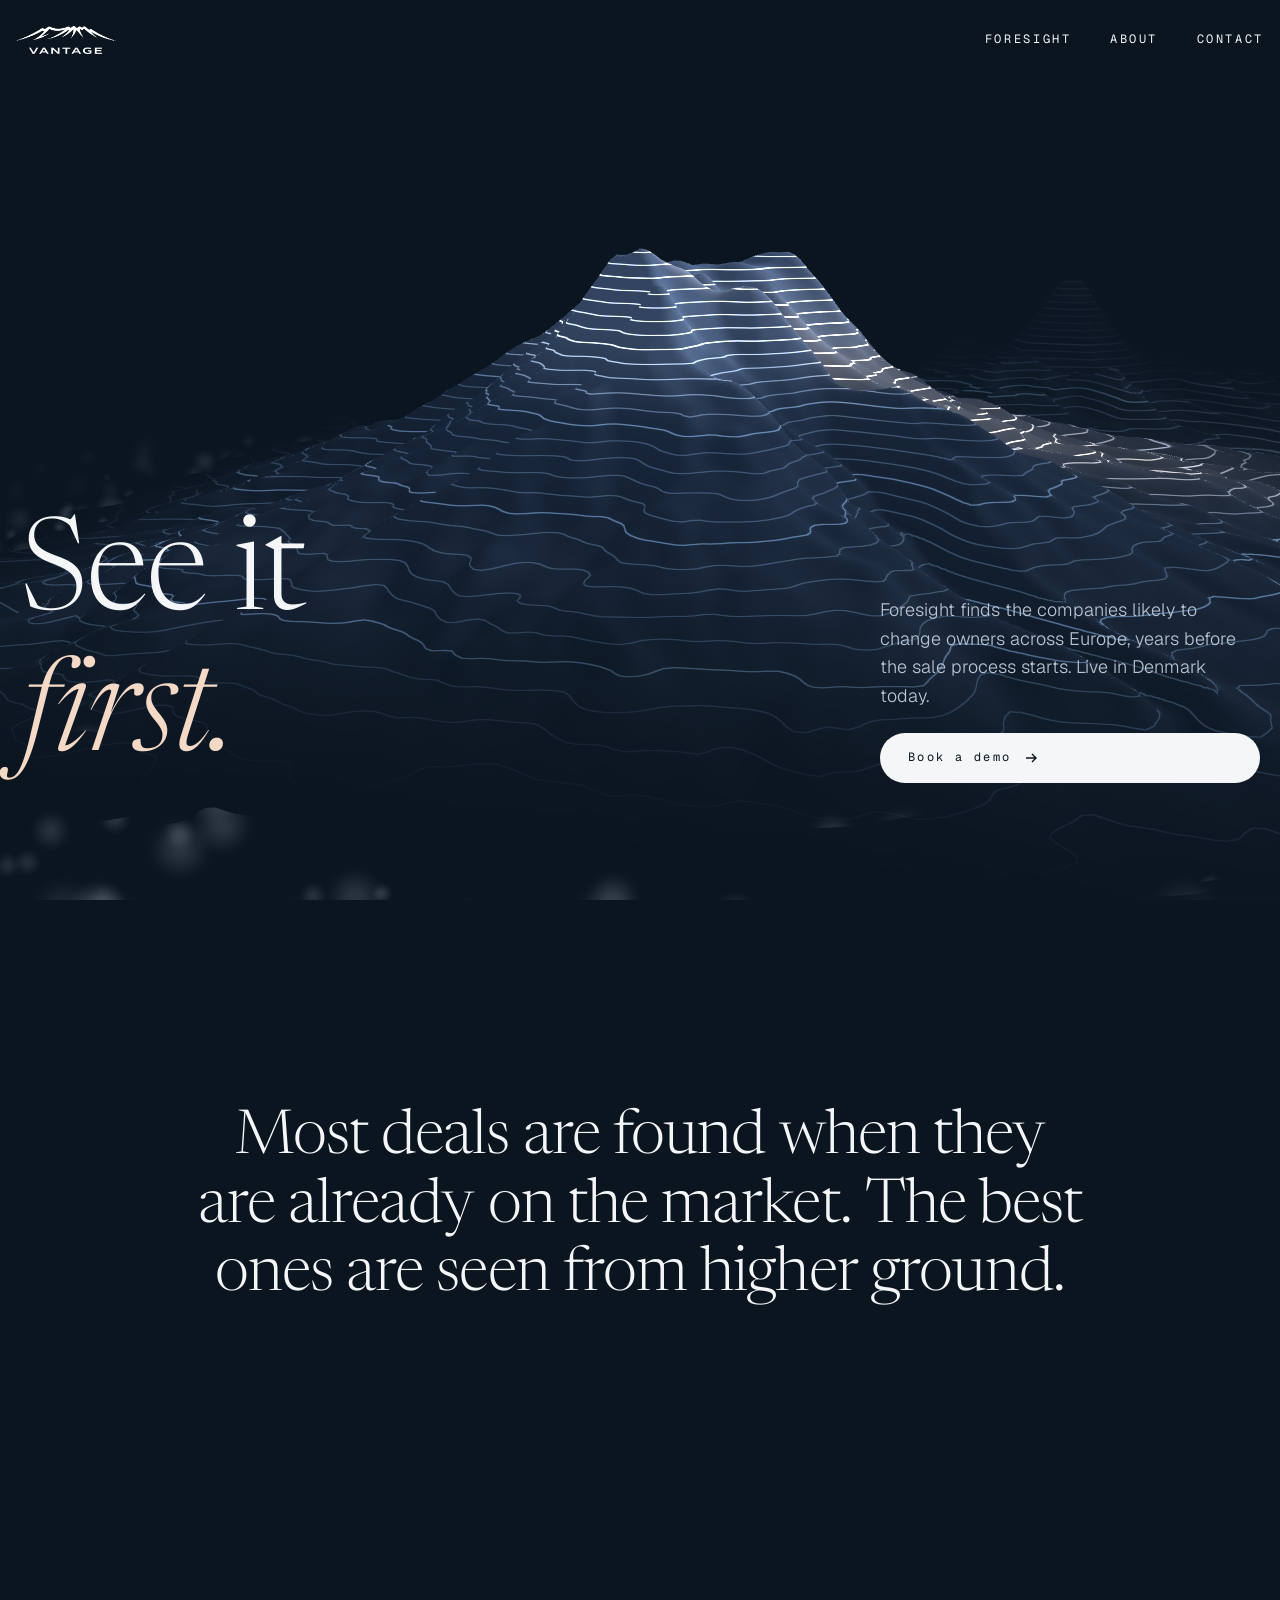
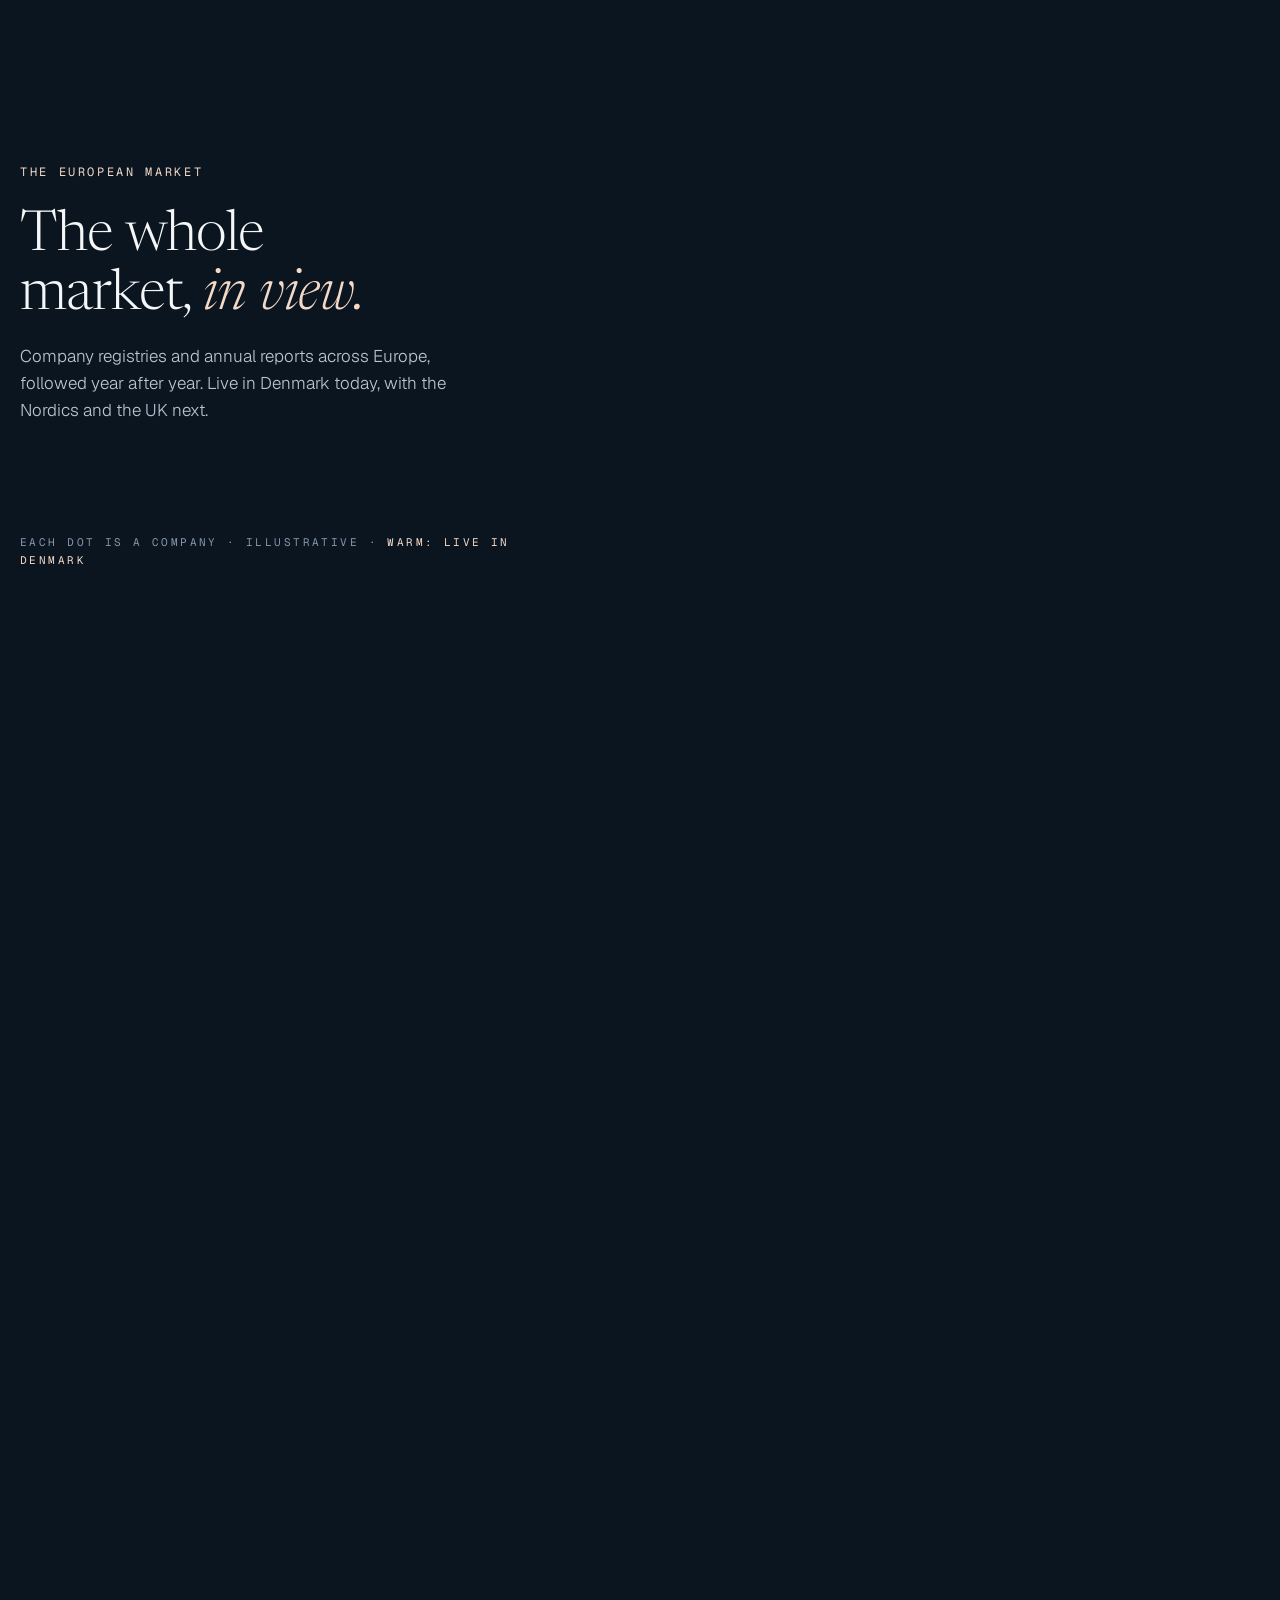
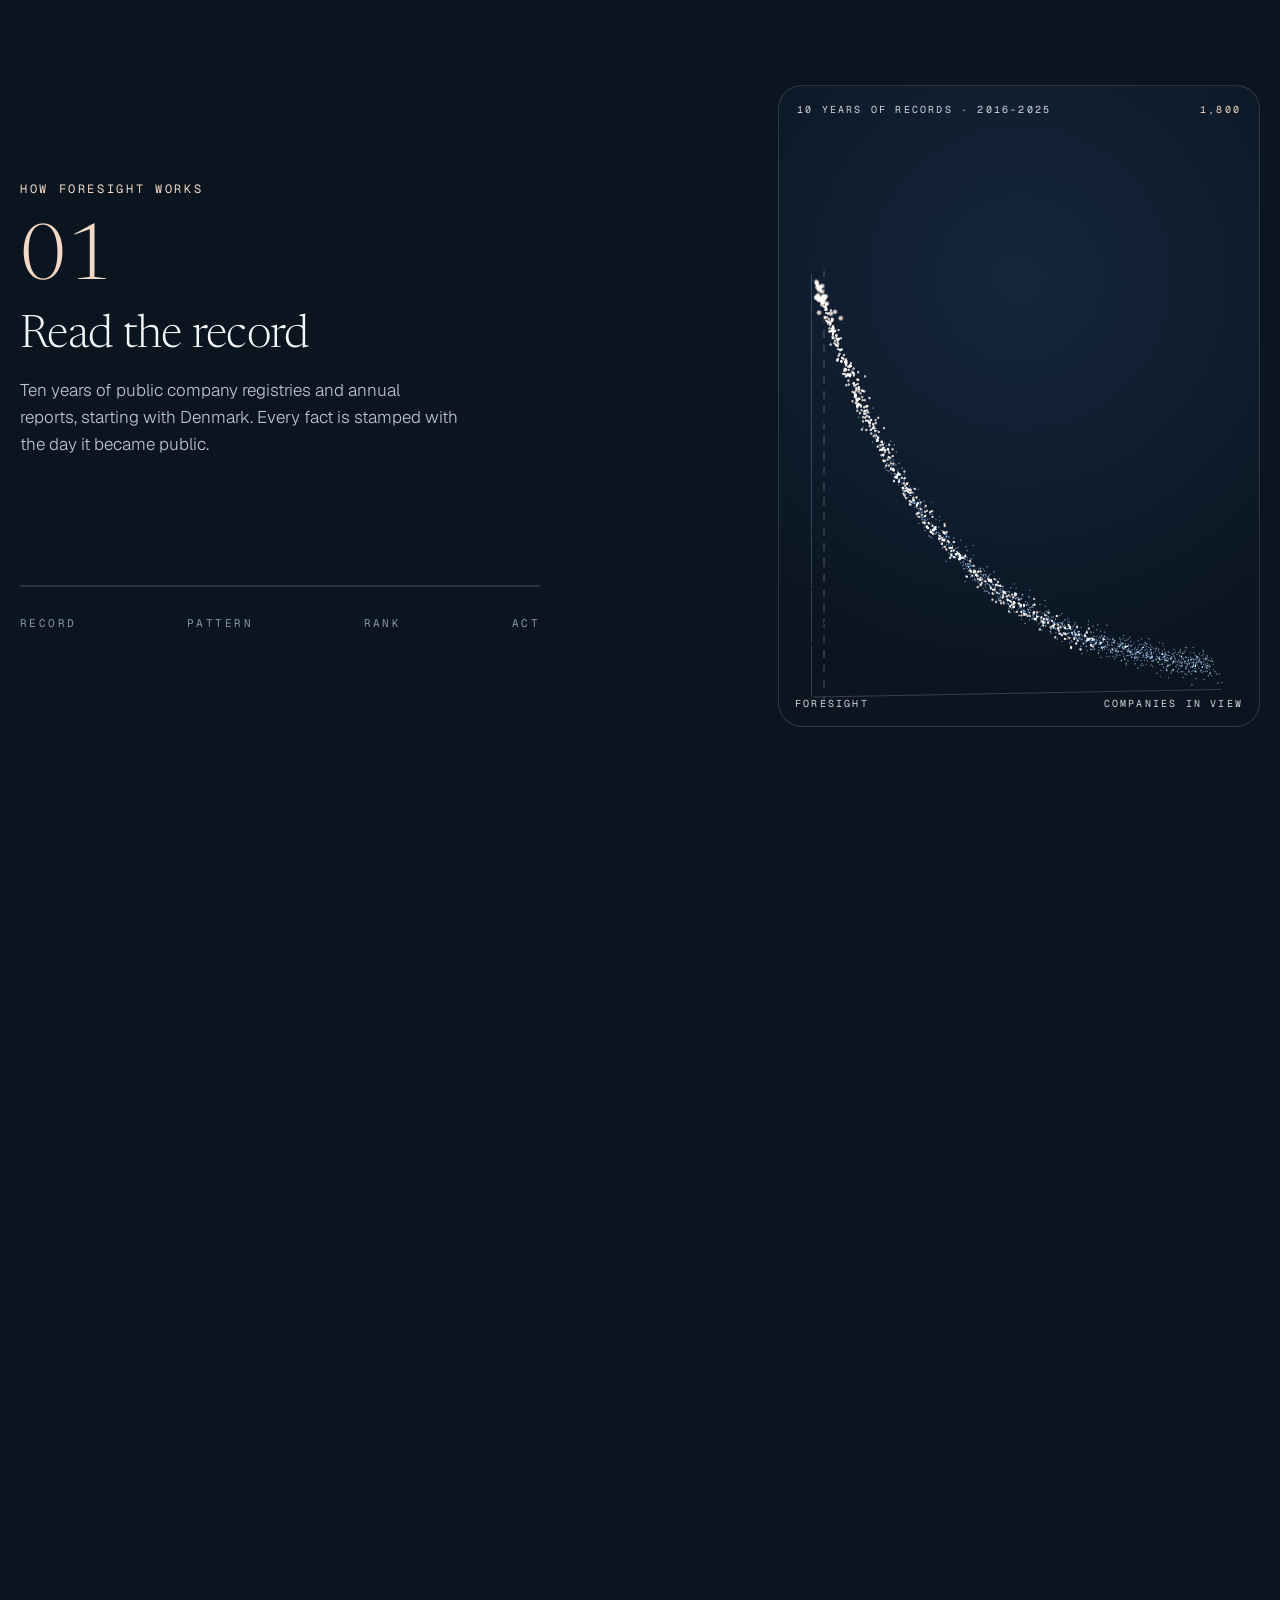
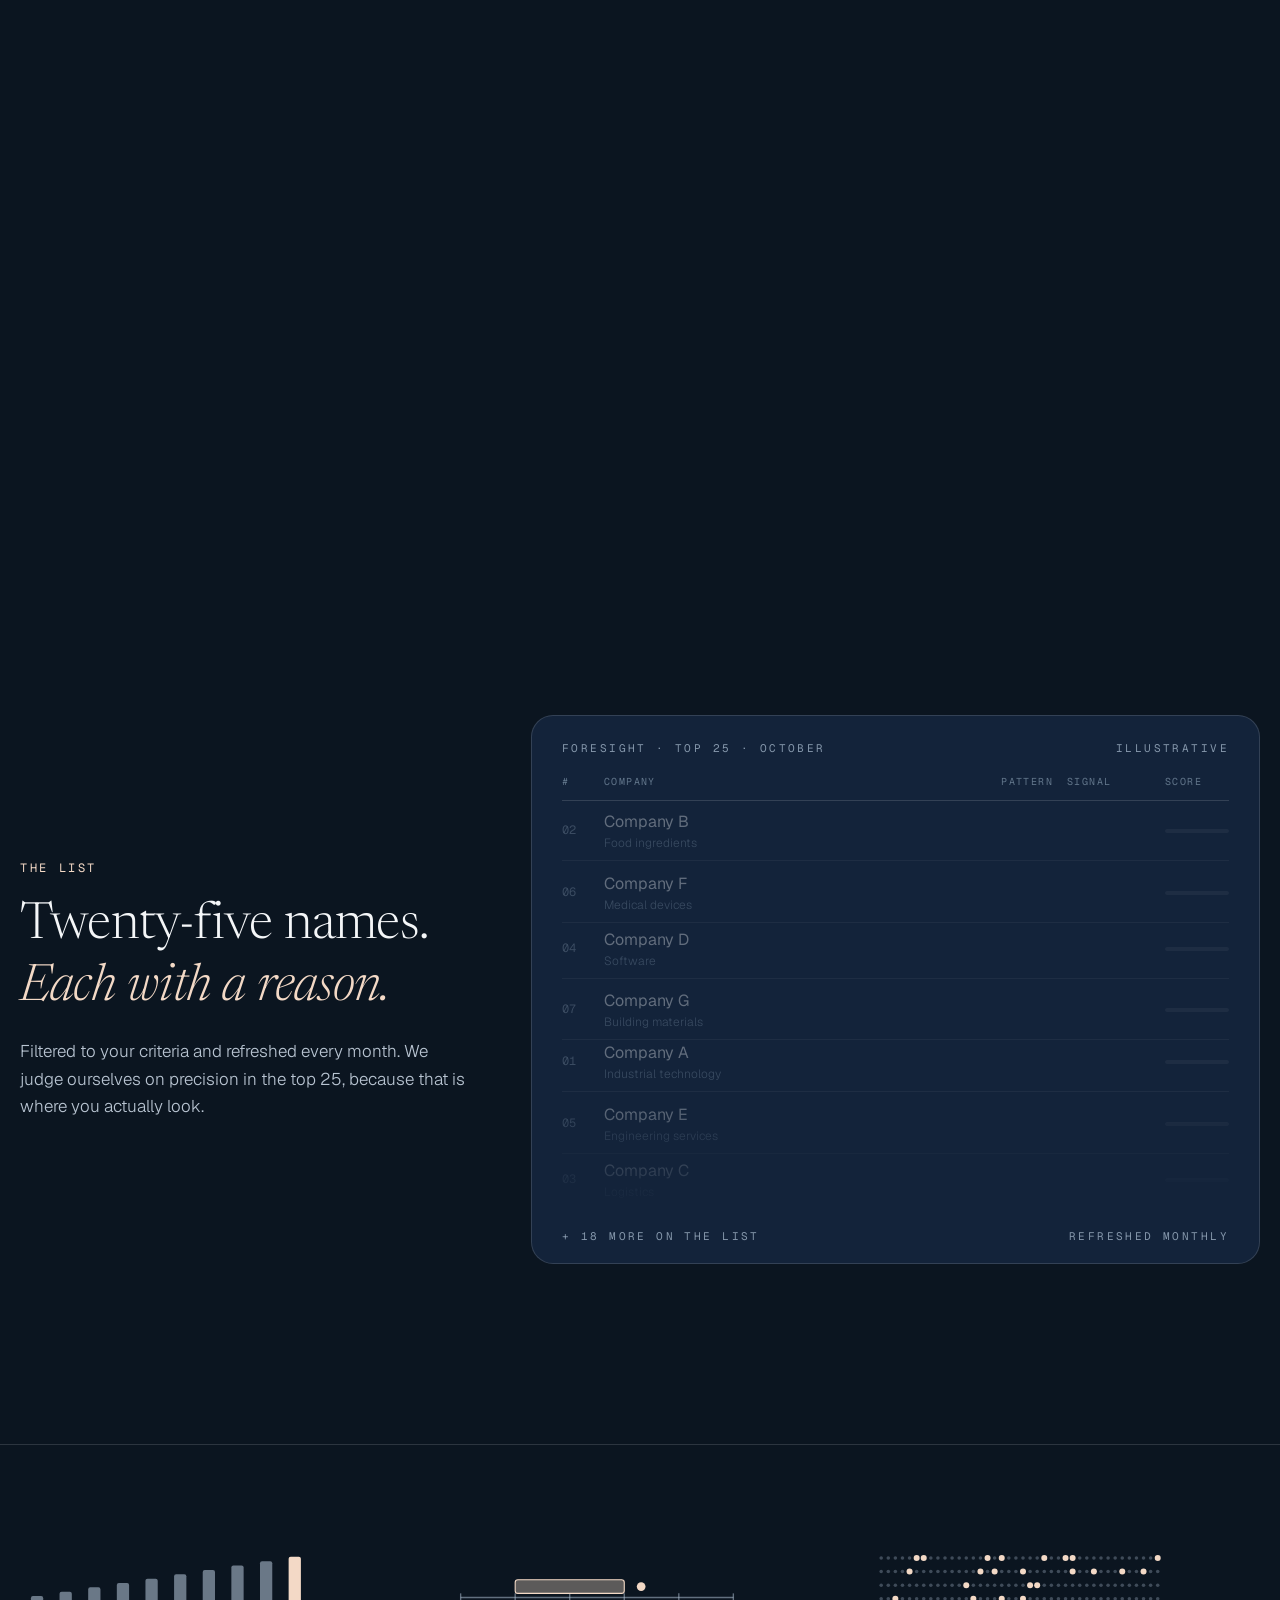
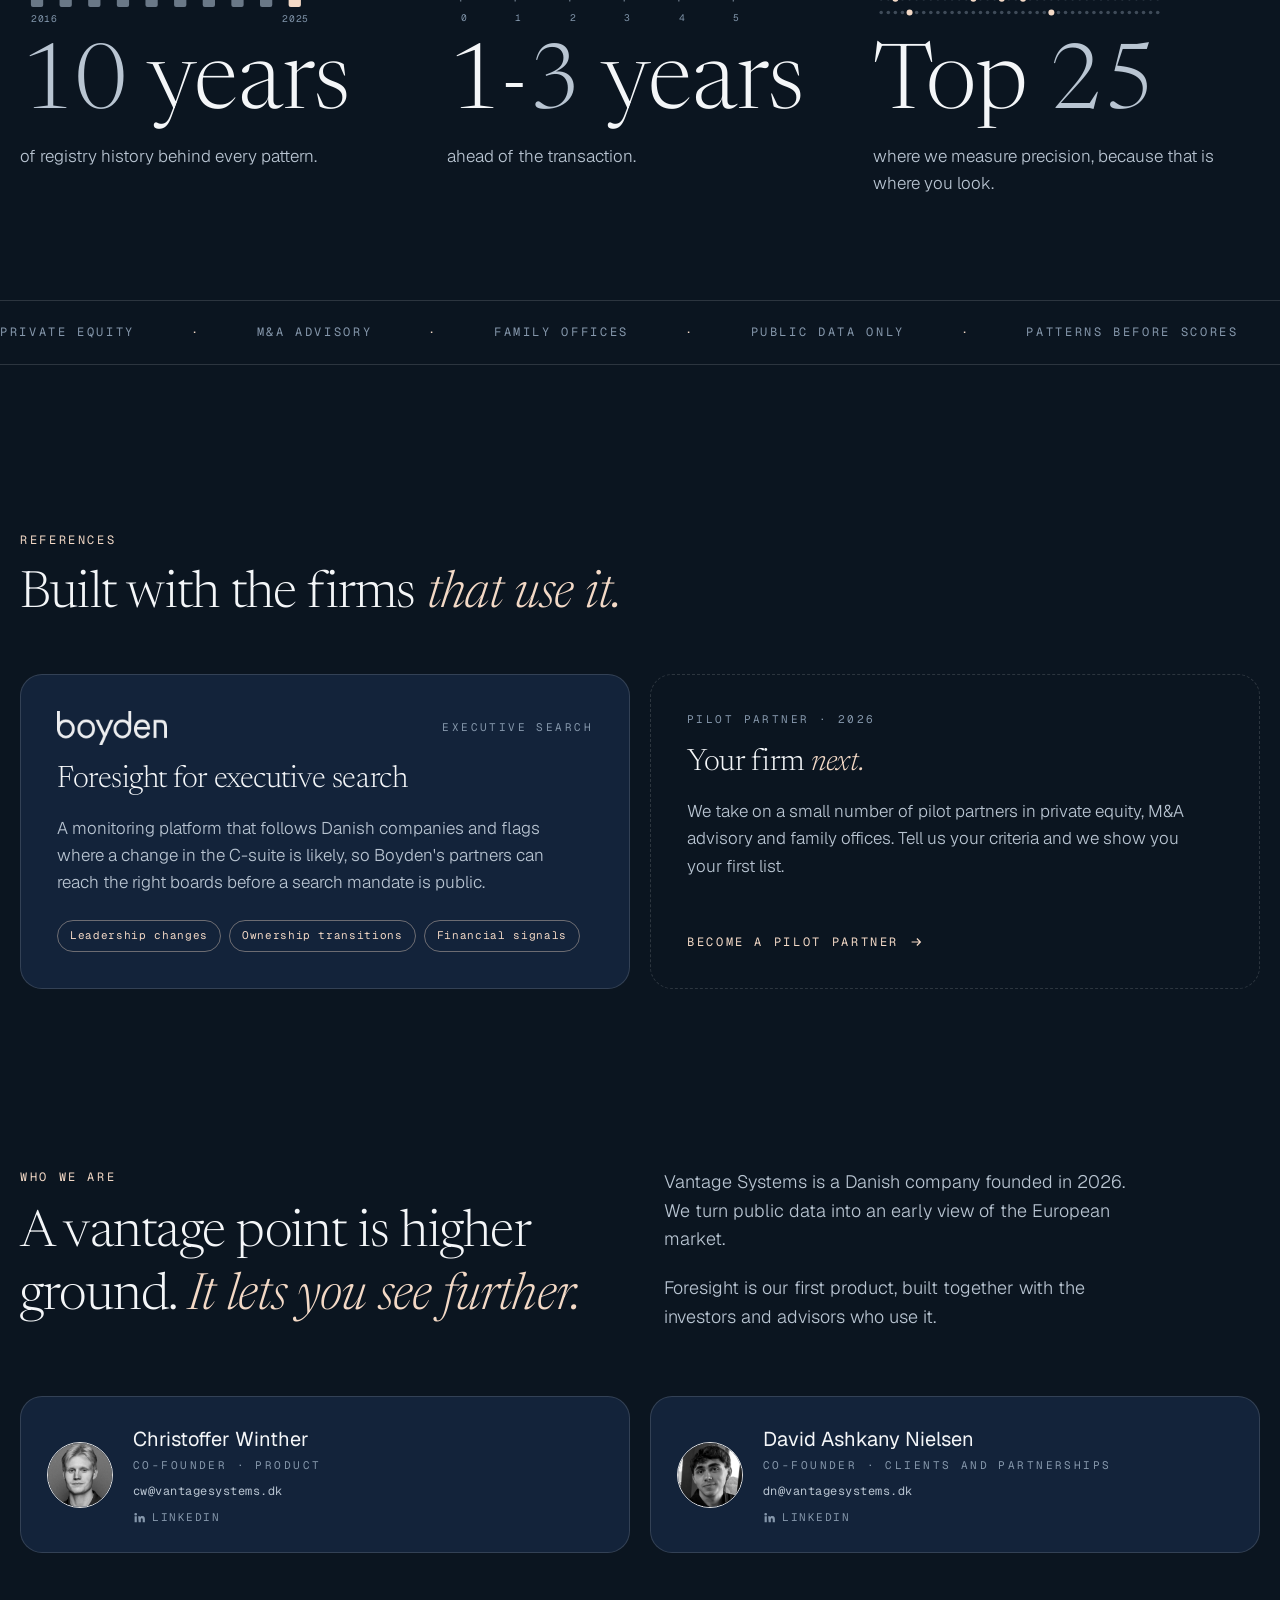
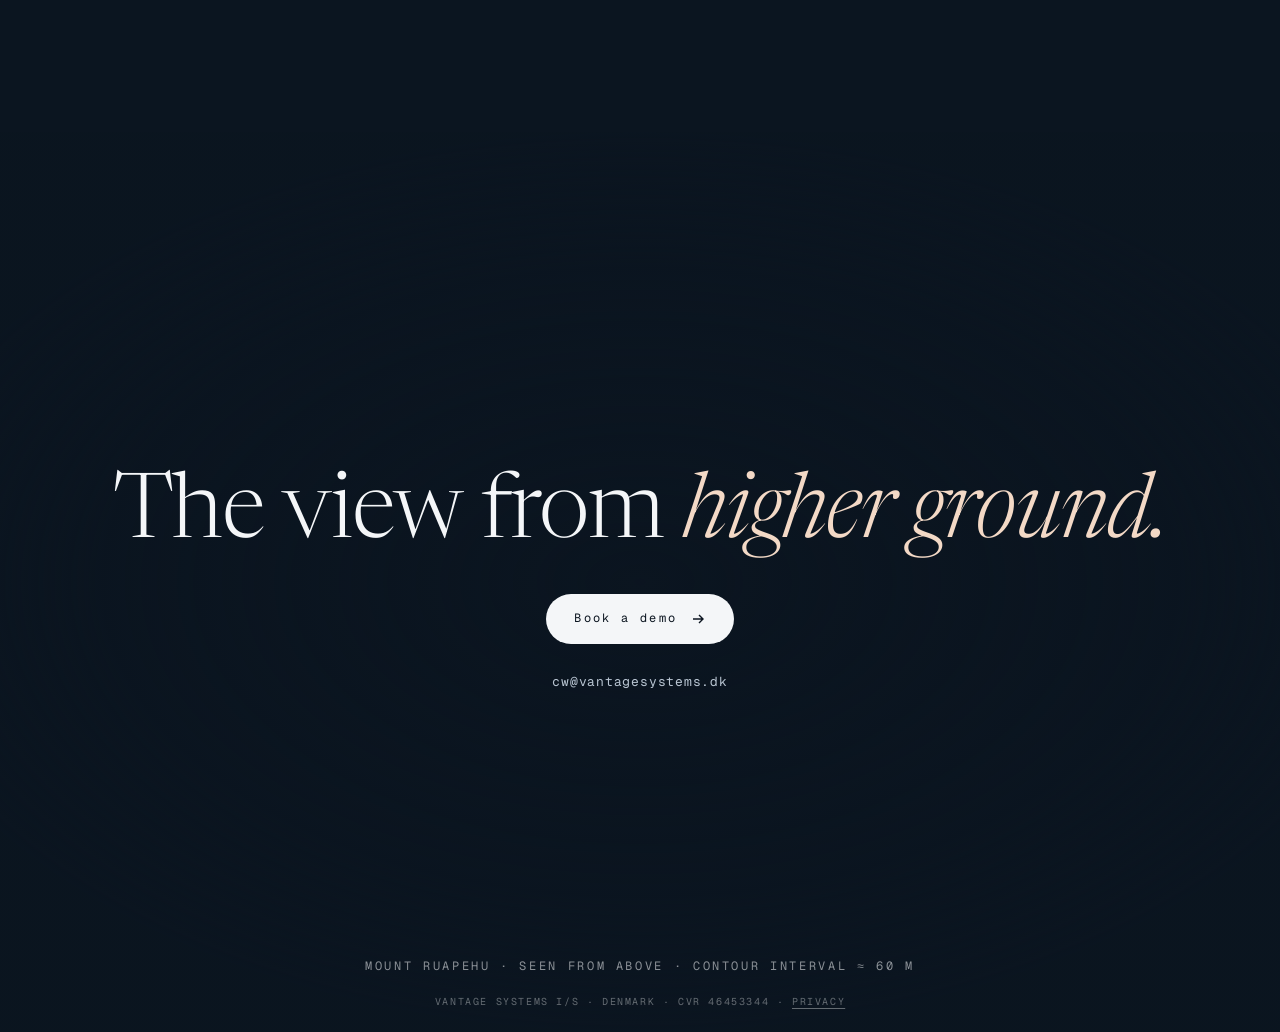
==== index.html @ 7dbd0fa6 "Remove footer, let the mountain fill the last screen" ====
<!doctype html>
<html lang="en">
<head>
<meta charset="utf-8">
<meta name="viewport" content="width=device-width, initial-scale=1, viewport-fit=cover">
<title>Vantage Foresight · See ownership change before the market does</title>
<meta name="description" content="Foresight by Vantage Systems finds the companies likely to change owners, years before the sale process starts. Named patterns in public company records. Live in Denmark.">
<link rel="canonical" href="https://www.vantagesystems.dk/">
<meta name="theme-color" content="#0B1520">
<meta property="og:type" content="website">
<meta property="og:site_name" content="Vantage Systems">
<meta property="og:title" content="Vantage Foresight · See it first.">
<meta property="og:description" content="Foresight finds the companies likely to change owners, years before the sale process starts.">
<meta property="og:url" content="https://www.vantagesystems.dk/">
<meta property="og:image" content="https://www.vantagesystems.dk/og-image.jpg">
<meta property="og:image:width" content="1200"><meta property="og:image:height" content="630">
<meta name="twitter:card" content="summary_large_image">
<link rel="icon" href="favicon.ico" sizes="any">
<link rel="icon" type="image/png" sizes="32x32" href="favicon-32.png">
<link rel="apple-touch-icon" href="apple-touch-icon.png">
<link rel="preload" href="Newsreader-normal-300-latin.woff2" as="font" type="font/woff2" crossorigin>
<link rel="stylesheet" href="fonts.css">
<script type="application/ld+json">{"@context":"https://schema.org","@type":"Organization","name":"Vantage Systems I/S","url":"https://www.vantagesystems.dk/","logo":"https://www.vantagesystems.dk/icon-512.png","email":"cw@vantagesystems.dk","vatID":"DK46453344","address":{"@type":"PostalAddress","addressCountry":"DK"},"founder":[{"@type":"Person","name":"Christoffer Winther","sameAs":"https://www.linkedin.com/in/christoffer-winther-7229b5257/"},{"@type":"Person","name":"David Ashkany Nielsen","sameAs":"https://www.linkedin.com/in/david-ashkany-nielsen-2817ab283/"}]}</script>
<style>
/* Layout: one long dusk-lit descent. Real-terrain contour Ruapehu opens and closes the page, then pinned chapters: European market map, process scene (records, patterns, ranking, shortlist), the list, the team, summit reveal. */
:root{
  --night:#0B1520; --dusk:#13233A; --ridge:#1C3049; --mist:#B9C5D2; --snow:#F4F6F8; --glow:#F3D9C6; --line:rgba(244,246,248,.14);
  --f-display:'Newsreader', Georgia, 'Times New Roman', serif;
  --f-body:'Geist', 'Helvetica Neue', Arial, sans-serif;
  --f-mono:'Geist Mono', ui-monospace, 'SFMono-Regular', Menlo, monospace;
  color-scheme: dark;
}
html.lenis,html.lenis body{height:auto}
.lenis.lenis-smooth{scroll-behavior:auto!important}
body{margin:0;background:var(--night);color:var(--snow);font-family:var(--f-body);font-weight:300;font-size:17px;line-height:1.6;overflow-x:clip}
a{color:inherit}
:focus-visible{outline:2px solid var(--glow);outline-offset:3px;border-radius:4px}
.wrap{padding-left:max(16px, env(safe-area-inset-left, 0px));padding-right:max(16px, env(safe-area-inset-right, 0px))}
.inner{max-width:1240px;margin:0 auto}
.mono{font-family:var(--f-mono);font-size:12px;letter-spacing:.22em;text-transform:uppercase}
.eyebrow{color:var(--glow)}
h1,h2,h3{font-family:var(--f-display);font-weight:300;letter-spacing:-.015em;margin:0;text-wrap:balance}
h1,h2,h3,em,.statement p,.step .n,.stat b{font-variant-ligatures:no-common-ligatures;font-feature-settings:"liga" 0,"clig" 0}
em{font-style:italic;color:var(--glow)}
.btn{display:inline-flex;align-items:center;gap:12px;min-height:50px;padding:0 28px;border-radius:999px;background:var(--snow);color:var(--night);text-decoration:none;font-family:var(--f-mono);font-size:12px;letter-spacing:.2em;transition:transform .3s, background .3s}
.btn:hover{transform:translateY(-2px);background:var(--glow)}
.btn svg{transition:transform .3s}.btn:hover svg{transform:translateX(4px)}

/* nav */
.nav{position:fixed;inset:0 0 auto;z-index:20;display:flex;justify-content:space-between;align-items:center;padding-top:calc(18px + env(safe-area-inset-top, 0px));padding-bottom:18px;transition:background .4s, backdrop-filter .4s}
.nav.solid{background:rgba(11,21,32,.72);backdrop-filter:blur(14px)}
.nav img{width:100px;height:auto;display:block}
.nav ul{display:flex;gap:clamp(14px,3vw,40px);list-style:none;margin:0;padding:0}
.nav a{text-decoration:none;padding:12px 0;display:inline-block}

/* hero */
.hero{position:relative;height:100vh;min-height:640px;overflow:hidden}
#mtn{position:absolute;inset:0;width:100%;height:100%;display:block}
.hero-copy{position:absolute;left:0;right:0;bottom:clamp(64px,13vh,140px);z-index:2;pointer-events:none}
.hero-copy .inner{display:flex;flex-wrap:wrap;justify-content:space-between;align-items:flex-end;gap:32px}
.hero h1{font-size:clamp(58px,10vw,156px);line-height:.98}
.hero h1 .line{display:block;overflow:hidden;padding:.14em .2em .12em;margin:-.14em -.2em -.12em}
.hero h1 .line span{display:block}
.hero-side{max-width:380px;display:flex;flex-direction:column;gap:22px;pointer-events:auto}
.hero-side p{margin:0;color:var(--mist);font-size:18px}
.hero-meta{position:absolute;left:0;right:0;top:calc(96px + env(safe-area-inset-top, 0px));z-index:2;color:rgba(244,246,248,.6)}
.hero-meta .inner{display:flex;justify-content:space-between;gap:16px;flex-wrap:wrap}
.coords{font-variant-numeric:tabular-nums}

/* static fallbacks for low-power devices */
.hero.static{background:url(hero-fallback.jpg) 60% 50%/cover no-repeat}
.summit.static{background:url(summit-fallback.jpg) center/cover no-repeat}
.hero.static #mtn,.summit.static #mtn2{display:none}

/* statement */
.statement{padding-block:clamp(120px,16vw,220px)}
.statement p{font-family:var(--f-display);font-size:clamp(32px,4.8vw,68px);line-height:1.12;margin:0 auto;max-width:1080px;text-align:center;letter-spacing:-.015em;text-wrap:balance}
.statement .w{opacity:.18;display:inline-block}

/* danish market */
.dk{position:relative;height:100vh;min-height:640px;display:flex;align-items:center}
.dk-in{width:100%;display:flex;flex-wrap:wrap;align-items:center;justify-content:space-between;gap:clamp(24px,5vw,80px)}
.dk-copy{flex:1 1 360px;max-width:500px;display:flex;flex-direction:column;gap:26px;min-width:0}
.dk-stack{position:relative;height:300px}
.dk-step{position:absolute;inset:0;display:flex;flex-direction:column;gap:18px}
.dk-step+.dk-step{opacity:0}
.dk-step h2{font-size:clamp(36px,4.4vw,64px);line-height:1.04}
.dk-step p{margin:0;color:var(--mist);max-width:440px}
.dk-note{color:#8597AB;font-size:11px}
.dk-map{flex:0 1 auto;height:min(84vh,780px);aspect-ratio:.725/1;max-width:100%;position:relative}
.dk-map canvas{position:absolute;inset:0;width:100%;height:100%;display:block}

/* process walk */
.walk{position:relative;height:100vh;min-height:640px;display:flex;align-items:center}
.walk .inner{width:100%;display:flex;flex-wrap:wrap;align-items:center;justify-content:space-between;gap:clamp(32px,6vw,96px)}
.steps{flex:1 1 380px;max-width:520px;display:flex;flex-direction:column;gap:28px;min-width:0}
.step-stack{position:relative;height:330px}
.step{position:absolute;inset:0;display:flex;flex-direction:column;gap:16px}
.step .n{font-family:var(--f-display);font-size:clamp(56px,6vw,96px);line-height:.9;color:var(--glow);font-variant-numeric:tabular-nums}
.step h3{font-size:clamp(32px,3.6vw,52px);line-height:1.06}
.step p{margin:0;color:var(--mist);max-width:440px}
.prog{height:2px;background:var(--line);border-radius:1px;overflow:hidden}
.prog i{display:block;height:100%;background:var(--glow);transform-origin:left;transform:scaleX(0)}
.prog-l{display:flex;justify-content:space-between;color:#8597AB;font-size:11px}
.window{position:relative;height:min(76vh,640px);aspect-ratio:3/4;max-width:100%;border-radius:24px;overflow:hidden;border:1px solid var(--line);flex:0 1 auto}
.window{background:radial-gradient(120% 90% at 50% 30%, #15263D 0%, var(--night) 70%)}
.window canvas{position:absolute;inset:0;width:100%;height:100%;display:block}
.phase{position:absolute;left:18px;right:18px;top:16px;display:flex;justify-content:space-between;gap:12px;font-size:10px;color:rgba(244,246,248,.85)}
.phase-lab{position:relative;flex:1;height:14px}
.phase-lab span{position:absolute;left:0;top:0;white-space:nowrap}
.phase-lab span+span{opacity:0}
.rank-ruler{position:absolute;left:18px;top:50%;height:66%;transform:translateY(-52%);display:flex;flex-direction:column;justify-content:space-between;font-size:10px;color:var(--glow);opacity:0;pointer-events:none}
.phase b{font-weight:400;color:var(--glow);font-variant-numeric:tabular-nums}
.window .tag{position:absolute;left:16px;right:16px;bottom:14px;display:flex;justify-content:space-between;font-size:10px;color:rgba(244,246,248,.85)}

/* list */
.list{padding-block:clamp(120px,14vw,200px)}
.list .inner{display:flex;flex-wrap:wrap;gap:64px;align-items:center}
.list-copy{flex:1 1 340px;display:flex;flex-direction:column;gap:20px;min-width:0}
.list-copy h2{font-size:clamp(34px,4vw,56px);line-height:1.08}
.list-copy p{margin:0;color:var(--mist)}
.board{flex:1 1 560px;min-width:0;background:var(--dusk);border:1px solid var(--line);border-radius:22px;padding:24px clamp(18px,2.4vw,30px) 18px;overflow:hidden}
.board-h{display:flex;flex-wrap:wrap;gap:6px 16px;justify-content:space-between;color:#8597AB;font-size:11px;margin-bottom:6px}
.board-cols{display:grid;grid-template-columns:28px minmax(0,1fr) auto 84px 64px;gap:14px;color:#62768B;font-size:10px;white-space:nowrap;letter-spacing:.14em;padding:10px 0;border-bottom:1px solid var(--line)}
.rows{position:relative;-webkit-mask-image:linear-gradient(#000 72%,transparent);mask-image:linear-gradient(#000 72%,transparent)}
.row{display:grid;grid-template-columns:28px minmax(0,1fr) auto 84px 64px;gap:14px;align-items:center;height:58px;border-bottom:1px solid var(--line);will-change:transform}
.row .i{font-family:var(--f-mono);font-size:12px;color:#8597AB;font-variant-numeric:tabular-nums}
.row .nm{display:flex;flex-direction:column;min-width:0}.row .nm b{font-weight:400;font-size:16px;white-space:nowrap;overflow:hidden;text-overflow:ellipsis}.row .nm small{font-size:12px;color:#7F93A8}
.chip{font-family:var(--f-mono);font-size:11px;padding:5px 11px;border-radius:999px;border:1px solid rgba(243,217,198,.45);color:var(--glow);white-space:nowrap}
.spark{width:84px;height:26px;overflow:visible}.spark path{fill:none;stroke:rgba(185,203,221,.75);stroke-width:1.3}.spark circle{fill:var(--glow)}
.meter{height:4px;border-radius:2px;background:var(--line);overflow:hidden}
.meter i{display:block;height:100%;background:var(--glow);transform-origin:left}
.board-f{display:flex;flex-wrap:wrap;gap:6px 16px;justify-content:space-between;color:#8597AB;font-size:11px;padding-top:14px}
@media (max-width:640px){.row,.board-cols{grid-template-columns:24px minmax(0,1fr) 54px}.row .chip,.row .spark,.board-cols .c3,.board-cols .c4{display:none}}

/* stats */
.stats{border-top:1px solid var(--line);border-bottom:1px solid var(--line);padding-block:clamp(64px,8vw,110px)}
.stats .inner{display:grid;grid-template-columns:repeat(auto-fit,minmax(220px,1fr));gap:40px}
.stat{display:flex;flex-direction:column;gap:10px}
.stat b{font-family:var(--f-display);font-weight:300;font-size:clamp(56px,7vw,96px);line-height:1;font-variant-numeric:tabular-nums}
.stat span{color:var(--mist)}
.viz{width:100%;max-width:300px;height:auto;display:block;margin-bottom:10px;overflow:visible}
.viz text{font-family:var(--f-mono);font-size:7px;fill:#7F93A8;letter-spacing:.08em}
.v-years rect{fill:rgba(185,203,221,.55)}.v-years rect:last-of-type{fill:var(--glow)}
.v-window line{stroke:rgba(185,203,221,.5);stroke-width:1}.v-window .band{fill:rgba(243,217,198,.35);stroke:var(--glow);stroke-width:.8}.v-window .dot{fill:var(--glow)}
.v-top circle{fill:rgba(185,203,221,.3)}.v-top circle.on{fill:var(--glow)}
.board{position:relative}
.board .scan{position:absolute;top:0;bottom:0;left:0;width:22%;background:linear-gradient(90deg,transparent,rgba(243,217,198,.14),transparent);pointer-events:none;opacity:0}
.person{transform-style:preserve-3d;transition:border-color .3s}.person:hover{border-color:rgba(243,217,198,.45)}
.ln{padding-bottom:.04em}
.ln-mask{padding:.14em .2em .1em;margin:-.14em -.2em -.1em}

/* marquee */
.marq{overflow:hidden;padding-block:22px;border-bottom:1px solid var(--line);color:#8597AB}
.marq-t{display:flex;width:max-content;gap:56px;white-space:nowrap;animation:marq 60s linear infinite}
.marq-t b{color:var(--glow);font-weight:400}
@keyframes marq{to{transform:translateX(-50%)}}

/* references */
.refs{padding-block:clamp(110px,13vw,190px) 0}
.refs-in{display:flex;flex-direction:column;gap:48px}
.refs-head{display:flex;flex-direction:column;gap:18px;max-width:720px}
.refs h2{font-size:clamp(34px,4vw,56px);line-height:1.08}
.refs-grid{display:grid;grid-template-columns:repeat(auto-fit,minmax(min(100%,420px),1fr));gap:20px}
.refcard{position:relative;display:flex;flex-direction:column;gap:18px;padding:clamp(24px,3vw,36px);border:1px solid var(--line);border-radius:22px;background:var(--dusk);overflow:hidden;color:inherit;text-decoration:none;transition:border-color .4s,transform .4s}
.refcard::before{content:"";position:absolute;inset:-1px;border-radius:inherit;background:radial-gradient(400px circle at var(--mx,50%) var(--my,0%),rgba(243,217,198,.12),transparent 60%);opacity:0;transition:opacity .4s;pointer-events:none}
.refcard:hover{border-color:rgba(243,217,198,.4);transform:translateY(-3px)}.refcard:hover::before{opacity:1}
.refcard-top{display:flex;justify-content:space-between;align-items:center;gap:16px;flex-wrap:wrap}
.refcard-logo{height:34px;width:auto;opacity:.92}
.refcard-tag{color:#8597AB;font-size:11px}
.refcard h3{font-size:clamp(26px,2.4vw,34px);line-height:1.1}
.refcard p{margin:0;color:var(--mist);max-width:520px}
.refcard-chips{display:flex;flex-wrap:wrap;gap:8px;list-style:none;margin:6px 0 0;padding:0}
.refcard-chips li{font-size:11px;letter-spacing:.06em;text-transform:none;padding:6px 12px;border-radius:999px;border:1px solid rgba(243,217,198,.4);color:var(--glow)}
.refcard-open{border-style:dashed;background:transparent;justify-content:flex-start}
.refcard-cta{margin-top:auto;display:inline-flex;align-items:center;gap:10px;color:var(--glow);font-size:12px}
.refcard-cta svg{transition:transform .3s}.refcard-open:hover .refcard-cta svg{transform:translateX(4px)}

/* about */
.about{padding-block:clamp(120px,14vw,200px)}
.about .inner{display:flex;flex-direction:column;gap:64px}
.about-top{display:flex;flex-wrap:wrap;gap:48px;justify-content:space-between}
.about-top>div{flex:1 1 420px;display:flex;flex-direction:column;gap:20px;min-width:0}
.about h2{font-size:clamp(34px,4vw,56px);line-height:1.08}
.about-top p{margin:0;color:var(--mist);font-size:18px;max-width:480px}
.people{display:grid;grid-template-columns:repeat(auto-fit,minmax(260px,1fr));gap:20px}
.person{display:flex;align-items:center;gap:20px;padding:26px;border:1px solid var(--line);border-radius:22px;background:var(--dusk)}
.av{flex:none;width:64px;height:64px;border-radius:50%;border:1px solid var(--glow);display:flex;align-items:center;justify-content:center;font-family:var(--f-display);font-size:22px;color:var(--glow)}
.av-img{object-fit:cover;padding:0;filter:grayscale(1) contrast(1.05)}
.av-link{position:relative;flex:none;border-radius:50%;display:block;text-decoration:none;transition:transform .35s}
.av-link::after{content:"";position:absolute;inset:-5px;border-radius:50%;border:1px solid var(--glow);opacity:0;transform:scale(.85);transition:opacity .35s,transform .35s}
.av-link:hover{transform:scale(1.06)}.av-link:hover::after,.av-link:focus-visible::after{opacity:.8;transform:scale(1)}
.pmail{margin-top:6px;font-family:var(--f-mono);font-size:12px;letter-spacing:.04em;color:var(--mist);text-decoration:none;user-select:all;width:max-content;border-bottom:1px solid transparent;transition:color .3s,border-color .3s}
.pli{display:inline-flex;align-items:center;gap:6px;margin-top:4px;font-family:var(--f-mono);font-size:11px;letter-spacing:.14em;text-transform:uppercase;color:#8597AB;text-decoration:none;width:max-content;transition:color .3s}.pli:hover{color:var(--glow)}
.pmail:hover{color:var(--glow);border-color:rgba(243,217,198,.5)}
.person div{display:flex;flex-direction:column;gap:2px}
.person b{font-weight:400;font-size:20px}
.person span{color:#8597AB;font-size:11px}

/* summit cta */
.summit{position:relative;height:100vh;min-height:620px;overflow:hidden;display:flex;align-items:center;justify-content:center;text-align:center}
#mtn2{position:absolute;inset:0;width:100%;height:100%;display:block}
.summit-veil{position:absolute;inset:0;background:radial-gradient(60% 50% at 50% 50%, rgba(11,21,32,.72), rgba(11,21,32,.2) 70%, rgba(11,21,32,.85) 100%);pointer-events:none}
.summit .coords2{position:absolute;left:0;right:0;bottom:calc(56px + env(safe-area-inset-bottom,0px));z-index:2;color:rgba(244,246,248,.55)}
.summit-c{position:relative;z-index:2;display:flex;flex-direction:column;align-items:center;gap:28px}
.summit h2{font-size:clamp(44px,7vw,112px);line-height:1}
.mail{font-family:var(--f-mono);font-size:13px;letter-spacing:.06em;color:var(--mist);user-select:all}

.summit .legal{position:absolute;left:16px;right:16px;bottom:calc(22px + env(safe-area-inset-bottom,0px));z-index:2;font-size:10px;letter-spacing:.16em;color:rgba(244,246,248,.38)}
.summit .legal a{color:inherit;text-decoration:underline;text-underline-offset:3px}
.summit .legal a:hover{color:var(--glow)}
.foot-links{display:flex;gap:24px;flex-wrap:wrap}.foot-links a{text-decoration:none;transition:color .3s}.foot-links a:hover{color:var(--glow)}

@media (max-width:760px){
  .nav ul{gap:18px}
  .nav ul a{font-size:10px;letter-spacing:.16em}
  .nav img{width:84px}
  .hero{height:100svh;min-height:560px}
  .hero-copy{bottom:clamp(40px,8svh,80px)}
  .hero h1{font-size:clamp(56px,17vw,96px)}
  .hero-side p{font-size:16px}
  .hero-meta .coords{display:none}
  /* pinned chapters: copy on top, visual below, all inside one phone screen */
  .dk,.walk{height:100svh;min-height:0;padding-block:calc(84px + env(safe-area-inset-top,0px)) 16px;box-sizing:border-box;align-items:stretch}
  .dk-in,.walk .inner{flex-direction:column;flex-wrap:nowrap;justify-content:flex-start;align-items:stretch;gap:14px;height:100%}
  .dk-copy,.steps{flex:0 0 auto;max-width:none;gap:12px}
  .dk-stack{height:168px}
  .dk-step{gap:8px}
  .dk-step h2{font-size:clamp(28px,8.2vw,38px)}
  .dk-step p{font-size:14px;line-height:1.5}
  .dk-note{font-size:9px}
  .dk-map{flex:1 1 auto;height:auto;min-height:0;width:100%;aspect-ratio:auto}
  .step-stack{height:176px}
  .step{gap:6px}
  .step .n{font-size:40px}
  .step h3{font-size:clamp(26px,7.4vw,34px)}
  .step p{font-size:14px;line-height:1.5}
  .prog-l{font-size:9px}
  .window{flex:1 1 auto;height:auto;min-height:0;width:100%;aspect-ratio:auto;align-self:center;max-width:460px}
  .statement{padding-block:96px}
  .tl-cap h2{font-size:34px}
  .summit{height:100svh}
  .summit .coords2{bottom:calc(66px + env(safe-area-inset-bottom,0px));font-size:10px}
  .refs-grid{grid-template-columns:1fr}
}
@media (prefers-reduced-motion: reduce){
  .marq-t{animation:none}
  .statement .w{opacity:1}
}

/* demo form */
.demo{border:0;padding:0;margin:auto;width:min(560px,calc(100vw - 32px));max-height:calc(100svh - 32px);background:var(--dusk);color:var(--snow);border-radius:22px;border:1px solid var(--line);box-shadow:0 40px 120px rgba(0,0,0,.55);overflow:auto;overscroll-behavior:contain}
.demo::backdrop{background:rgba(5,10,16,.72);backdrop-filter:blur(8px);-webkit-backdrop-filter:blur(8px)}
.demo[open]{animation:demoIn .55s cubic-bezier(.2,.8,.2,1)}
.demo[open]::backdrop{animation:fadeIn .4s ease}
@keyframes demoIn{from{opacity:0;transform:translateY(28px) scale(.97)}to{opacity:1;transform:none}}
@keyframes fadeIn{from{opacity:0}to{opacity:1}}
.demo-in{padding:36px 36px 30px;position:relative}
.demo h2{font-family:var(--f-display);font-weight:300;font-size:clamp(32px,5vw,44px);line-height:1.05;margin:10px 0 8px;letter-spacing:-.015em}
.demo p.lede{color:var(--mist);margin:0 0 22px;font-size:15px;line-height:1.6}
.demo-x{position:absolute;top:18px;right:18px;width:40px;height:40px;border-radius:50%;border:1px solid var(--line);background:transparent;color:var(--snow);cursor:pointer;display:grid;place-items:center;transition:background .3s,transform .3s}
.demo-x:hover{background:rgba(244,246,248,.08);transform:rotate(90deg)}
.demo .row2{display:grid;grid-template-columns:1fr 1fr;gap:0 20px}
.fld{display:block;position:relative;margin-bottom:18px}
.fld span{display:block;font-family:var(--f-mono);font-size:10.5px;letter-spacing:.18em;text-transform:uppercase;color:#8597AB;margin-bottom:6px}
.fld input,.fld textarea{width:100%;background:transparent;border:0;border-bottom:1px solid var(--line);color:var(--snow);font:inherit;font-size:16px;font-weight:300;padding:8px 0 10px;outline:none;border-radius:0;transition:border-color .3s}
.fld textarea{resize:vertical;min-height:84px;line-height:1.5}
.fld input:focus,.fld textarea:focus{border-bottom-color:var(--glow)}
.fld input:user-invalid{border-bottom-color:#E59A8A}
.hp{position:absolute!important;left:-9999px;width:1px;height:1px;overflow:hidden}
.demo .fine{font-size:12.5px;color:#8597AB;line-height:1.55;margin:4px 0 20px}
.demo .fine a{color:var(--glow)}
.demo .btn{border:0;cursor:pointer;width:100%;justify-content:center}
.demo .btn[disabled]{opacity:.6;cursor:wait}
.demo .err{color:#E59A8A;font-size:13px;margin:12px 0 0;min-height:1em}
.demo-done{display:none;text-align:left;padding:8px 0 6px}
.demo.sent form{display:none}.demo.sent .demo-done{display:block}
.demo-done .tick{width:56px;height:56px;border-radius:50%;border:1px solid var(--glow);display:grid;place-items:center;color:var(--glow);margin-bottom:14px}
.demo-done .tick path{stroke-dasharray:24;stroke-dashoffset:24}
.demo.sent .tick path{animation:draw .7s .15s ease forwards}
@keyframes draw{to{stroke-dashoffset:0}}
@media (max-width:560px){.demo-in{padding:28px 20px 22px}.demo .row2{grid-template-columns:1fr}.fld{margin-bottom:12px}.fld textarea{min-height:60px}.demo p.lede{margin-bottom:14px}}
@media (prefers-reduced-motion:reduce){.demo[open],.demo[open]::backdrop{animation:none}}
</style>
</head>
<body>
<header class="nav wrap" id="nav">
  <img src="logo.png" alt="Vantage">
  <nav aria-label="Main"><ul>
    <li><a class="mono" href="#how">Foresight</a></li>
    <li><a class="mono" href="#about">About</a></li>
    <li><a class="mono" href="#contact">Contact</a></li>
  </ul></nav>
</header>

<main>
<section class="hero" aria-label="Introduction">
  <canvas id="mtn" aria-hidden="true"></canvas>
  <div class="hero-meta wrap"><div class="inner mono"><span>Foresight · by Vantage Systems</span><span class="coords" id="coords">39.28° S · 175.57° E · 2,797 m</span></div></div>
  <div class="hero-copy wrap"><div class="inner">
    <h1><span class="line"><span>See it</span></span><span class="line"><span><em>first.</em></span></span></h1>
    <div class="hero-side">
      <p>Foresight finds the companies likely to change owners across Europe, years before the sale process starts. Live in Denmark today.</p>
      <a class="btn js-demo" href="#contact">Book a demo <svg aria-hidden="true" width="16" height="16" viewBox="0 0 16 16" fill="none" stroke="currentColor" stroke-width="1.4"><path d="M3 8h10M9 4l4 4-4 4"/></svg></a>
    </div>
  </div></div>
</section>

<section class="statement wrap" aria-label="Thesis">
  <p id="thesis">Most deals are found when they are already on the market. The best ones are seen from higher ground.</p>
</section>

<section class="dk wrap" id="dk" aria-label="The European market">
  <div class="inner dk-in">
    <div class="dk-copy">
      <span class="mono eyebrow">The European market</span>
      <div class="dk-stack">
        <div class="dk-step"><h2>The whole market, <em>in view.</em></h2><p>Company registries and annual reports across Europe, followed year after year. Live in Denmark today, with the Nordics and the UK next.</p></div>
        <div class="dk-step"><h2>Signals surface <em>early.</em></h2><p>A new holding company. A founder in the same seat for twenty years. A board that suddenly changes. Each one is small. Together they form a pattern.</p></div>
        <div class="dk-step"><h2>Only what matters <em>stays lit.</em></h2><p>Most companies go quiet. The few that match the patterns before a sale are the ones you see.</p></div>
      </div>
      <span class="mono dk-note">Each dot is a company · illustrative · <span style="color:var(--glow)">warm: live in Denmark</span></span>
    </div>
    <div class="dk-map"><canvas id="dkc" role="img" aria-label="Animated map of Europe where companies appear as dots, some send signals, and a few stay highlighted"></canvas></div>
  </div>
</section>

<section class="walk wrap" id="how" aria-label="How Foresight works">
  <div class="inner">
    <div class="steps">
      <span class="mono eyebrow">How Foresight works</span>
      <div class="step-stack">
        <div class="step"><span class="n">01</span><h3>Read the record</h3><p>Ten years of public company registries and annual reports, starting with Denmark. Every fact is stamped with the day it became public.</p></div>
        <div class="step"><span class="n">02</span><h3>Name the pattern</h3><p>Owner tenure, board changes, new holding structures, shifts in the accounts. Patterns you can read, not black-box scores.</p></div>
        <div class="step"><span class="n">03</span><h3>Rank what matters</h3><p>Every company weighed against your criteria. We measure ourselves on precision in the top 25.</p></div>
        <div class="step"><span class="n">04</span><h3>Act early</h3><p>A short list of companies likely to change owners within one to three years, before anyone else is looking.</p></div>
      </div>
      <div class="prog"><i id="progBar"></i></div>
      <div class="prog-l mono"><span>Record</span><span>Pattern</span><span>Rank</span><span>Act</span></div>
    </div>
    <div class="window" id="win" role="img" aria-label="Animated diagram: thousands of companies across ten years of records, grouped into patterns, ranked, and narrowed to a top 25 shortlist">
      <canvas id="proc"></canvas>
      <div class="phase mono"><div class="phase-lab" id="phaseLab"><span>10 years of records · 2016-2025</span><span>Patterns emerge</span><span>Ranked by likelihood</span><span>Top 25 · act within 1-3 years</span></div><b id="phaseN">1,800</b></div>
      <div class="tag mono"><span>Foresight</span><span id="phaseUnit">Companies in view</span></div>
    </div>
  </div>
</section>

<section class="list wrap" aria-label="The list">
  <div class="inner">
    <div class="list-copy">
      <span class="mono eyebrow">The list</span>
      <h2>Twenty-five names. <em>Each with a reason.</em></h2>
      <p>Filtered to your criteria and refreshed every month. We judge ourselves on precision in the top 25, because that is where you actually look.</p>
    </div>
    <div class="board" role="table" aria-label="Illustrative Foresight list">
      <span class="scan" aria-hidden="true"></span>
      <div class="board-h mono"><span>Foresight · Top 25 · October</span><span>Illustrative</span></div>
      <div class="board-cols mono" role="row"><span>#</span><span>Company</span><span class="c3" style="justify-self:start">Pattern</span><span class="c4">Signal</span><span>Score</span></div>
      <div class="rows" id="rows">
        <div class="row" role="row"><span class="i" role="cell">01</span><span class="nm" role="cell"><b>Company A</b><small>Industrial technology</small></span><span class="chip" role="cell">Owner tenure</span><svg class="spark" viewBox="0 0 84 26" aria-hidden="true"><path d="M0.0 21.9 L9.2 21.3 L18.4 19.7 L27.6 21.6 L36.8 16.6 L46.0 16.7 L55.2 16.0 L64.4 10.0 L73.6 8.7 L82.8 5.4" pathLength="1"/><circle cx="82.8" cy="5.4" r="2.4"/></svg><span class="meter" role="cell" aria-label="Likelihood"><i style="width:95%"></i></span></div>
        <div class="row" role="row"><span class="i" role="cell">02</span><span class="nm" role="cell"><b>Company B</b><small>Food ingredients</small></span><span class="chip" role="cell">New holding structure</span><svg class="spark" viewBox="0 0 84 26" aria-hidden="true"><path d="M0.0 20.2 L9.2 21.3 L18.4 22.0 L27.6 20.0 L36.8 19.8 L46.0 15.7 L55.2 13.9 L64.4 10.9 L73.6 9.5 L82.8 7.9" pathLength="1"/><circle cx="82.8" cy="7.9" r="2.4"/></svg><span class="meter" role="cell" aria-label="Likelihood"><i style="width:88%"></i></span></div>
        <div class="row" role="row"><span class="i" role="cell">03</span><span class="nm" role="cell"><b>Company C</b><small>Logistics</small></span><span class="chip" role="cell">Board change</span><svg class="spark" viewBox="0 0 84 26" aria-hidden="true"><path d="M0.0 22.4 L9.2 22.9 L18.4 20.8 L27.6 21.4 L36.8 17.5 L46.0 16.7 L55.2 16.2 L64.4 14.1 L73.6 10.2 L82.8 5.8" pathLength="1"/><circle cx="82.8" cy="5.8" r="2.4"/></svg><span class="meter" role="cell" aria-label="Likelihood"><i style="width:81%"></i></span></div>
        <div class="row" role="row"><span class="i" role="cell">04</span><span class="nm" role="cell"><b>Company D</b><small>Software</small></span><span class="chip" role="cell">Shift in the accounts</span><svg class="spark" viewBox="0 0 84 26" aria-hidden="true"><path d="M0.0 21.1 L9.2 20.7 L18.4 20.5 L27.6 21.8 L36.8 18.2 L46.0 19.4 L55.2 17.6 L64.4 12.2 L73.6 11.0 L82.8 8.6" pathLength="1"/><circle cx="82.8" cy="8.6" r="2.4"/></svg><span class="meter" role="cell" aria-label="Likelihood"><i style="width:74%"></i></span></div>
        <div class="row" role="row"><span class="i" role="cell">05</span><span class="nm" role="cell"><b>Company E</b><small>Engineering services</small></span><span class="chip" role="cell">Owner tenure</span><svg class="spark" viewBox="0 0 84 26" aria-hidden="true"><path d="M0.0 20.1 L9.2 21.5 L18.4 23.0 L27.6 19.1 L36.8 19.9 L46.0 16.7 L55.2 16.8 L64.4 16.1 L73.6 11.0 L82.8 7.6" pathLength="1"/><circle cx="82.8" cy="7.6" r="2.4"/></svg><span class="meter" role="cell" aria-label="Likelihood"><i style="width:69%"></i></span></div>
        <div class="row" role="row"><span class="i" role="cell">06</span><span class="nm" role="cell"><b>Company F</b><small>Medical devices</small></span><span class="chip" role="cell">Board change</span><svg class="spark" viewBox="0 0 84 26" aria-hidden="true"><path d="M0.0 20.3 L9.2 22.0 L18.4 19.5 L27.6 19.1 L36.8 19.7 L46.0 20.2 L55.2 16.6 L64.4 14.7 L73.6 13.6 L82.8 9.0" pathLength="1"/><circle cx="82.8" cy="9.0" r="2.4"/></svg><span class="meter" role="cell" aria-label="Likelihood"><i style="width:63%"></i></span></div>
        <div class="row" role="row"><span class="i" role="cell">07</span><span class="nm" role="cell"><b>Company G</b><small>Building materials</small></span><span class="chip" role="cell">New holding structure</span><svg class="spark" viewBox="0 0 84 26" aria-hidden="true"><path d="M0.0 22.3 L9.2 20.6 L18.4 21.9 L27.6 22.7 L36.8 18.2 L46.0 19.0 L55.2 17.8 L64.4 14.3 L73.6 12.8 L82.8 13.5" pathLength="1"/><circle cx="82.8" cy="13.5" r="2.4"/></svg><span class="meter" role="cell" aria-label="Likelihood"><i style="width:57%"></i></span></div>
      </div>
      <div class="board-f mono"><span>+ 18 more on the list</span><span>Refreshed monthly</span></div>
    </div>
  </div>
</section>

<section class="stats wrap" aria-label="Key figures">
  <div class="inner">
    <div class="stat"><svg class="viz v-years" viewBox="0 0 220 56" aria-hidden="true"><rect x="8" y="36.0" width="9" height="8.0" rx="1.5"/><rect x="29" y="32.8" width="9" height="11.2" rx="1.5"/><rect x="50" y="29.6" width="9" height="14.4" rx="1.5"/><rect x="71" y="26.4" width="9" height="17.6" rx="1.5"/><rect x="92" y="23.2" width="9" height="20.8" rx="1.5"/><rect x="113" y="20.0" width="9" height="24.0" rx="1.5"/><rect x="134" y="16.8" width="9" height="27.2" rx="1.5"/><rect x="155" y="13.6" width="9" height="30.4" rx="1.5"/><rect x="176" y="10.4" width="9" height="33.6" rx="1.5"/><rect x="197" y="7.2" width="9" height="36.8" rx="1.5"/><text x="8" y="55">2016</text><text x="212" y="55" text-anchor="end">2025</text></svg><b><span class="count" data-to="10">10</span> years</b><span>of registry history behind every pattern.</span></div>
    <div class="stat"><svg class="viz v-window" viewBox="0 0 220 56" aria-hidden="true"><line class="ax" x1="10" y1="37" x2="210" y2="37"/><line x1="10" y1="34" x2="10" y2="40"/><text x="10" y="54">0</text><line x1="50" y1="34" x2="50" y2="40"/><text x="50" y="54">1</text><line x1="90" y1="34" x2="90" y2="40"/><text x="90" y="54">2</text><line x1="130" y1="34" x2="130" y2="40"/><text x="130" y="54">3</text><line x1="170" y1="34" x2="170" y2="40"/><text x="170" y="54">4</text><line x1="210" y1="34" x2="210" y2="40"/><text x="210" y="54">5</text><rect class="band" x="50" y="24" width="80" height="10" rx="2"/><circle class="dot" cx="10" cy="29" r="3.2"/></svg><b>1-<span class="count" data-to="3">3</span> years</b><span>ahead of the transaction.</span></div>
    <div class="stat"><svg class="viz v-top" viewBox="0 0 220 56" aria-hidden="true"><circle class="" cx="6.0" cy="8" r="1.3"/><circle class="" cx="11.2" cy="8" r="1.3"/><circle class="" cx="16.4" cy="8" r="1.3"/><circle class="" cx="21.6" cy="8" r="1.3"/><circle class="" cx="26.8" cy="8" r="1.3"/><circle class="on" cx="32.0" cy="8" r="2.2"/><circle class="on" cx="37.2" cy="8" r="2.2"/><circle class="" cx="42.4" cy="8" r="1.3"/><circle class="" cx="47.6" cy="8" r="1.3"/><circle class="" cx="52.8" cy="8" r="1.3"/><circle class="" cx="58.0" cy="8" r="1.3"/><circle class="" cx="63.2" cy="8" r="1.3"/><circle class="" cx="68.4" cy="8" r="1.3"/><circle class="" cx="73.6" cy="8" r="1.3"/><circle class="" cx="78.8" cy="8" r="1.3"/><circle class="on" cx="84.0" cy="8" r="2.2"/><circle class="" cx="89.2" cy="8" r="1.3"/><circle class="on" cx="94.4" cy="8" r="2.2"/><circle class="" cx="99.6" cy="8" r="1.3"/><circle class="" cx="104.8" cy="8" r="1.3"/><circle class="" cx="110.0" cy="8" r="1.3"/><circle class="" cx="115.2" cy="8" r="1.3"/><circle class="" cx="120.4" cy="8" r="1.3"/><circle class="on" cx="125.6" cy="8" r="2.2"/><circle class="" cx="130.8" cy="8" r="1.3"/><circle class="" cx="136.0" cy="8" r="1.3"/><circle class="on" cx="141.2" cy="8" r="2.2"/><circle class="on" cx="146.4" cy="8" r="2.2"/><circle class="" cx="151.6" cy="8" r="1.3"/><circle class="" cx="156.8" cy="8" r="1.3"/><circle class="" cx="162.0" cy="8" r="1.3"/><circle class="" cx="167.2" cy="8" r="1.3"/><circle class="" cx="172.4" cy="8" r="1.3"/><circle class="" cx="177.6" cy="8" r="1.3"/><circle class="" cx="182.8" cy="8" r="1.3"/><circle class="" cx="188.0" cy="8" r="1.3"/><circle class="" cx="193.2" cy="8" r="1.3"/><circle class="" cx="198.4" cy="8" r="1.3"/><circle class="" cx="203.6" cy="8" r="1.3"/><circle class="on" cx="208.8" cy="8" r="2.2"/><circle class="" cx="6.0" cy="18" r="1.3"/><circle class="" cx="11.2" cy="18" r="1.3"/><circle class="" cx="16.4" cy="18" r="1.3"/><circle class="" cx="21.6" cy="18" r="1.3"/><circle class="on" cx="26.8" cy="18" r="2.2"/><circle class="" cx="32.0" cy="18" r="1.3"/><circle class="" cx="37.2" cy="18" r="1.3"/><circle class="" cx="42.4" cy="18" r="1.3"/><circle class="" cx="47.6" cy="18" r="1.3"/><circle class="" cx="52.8" cy="18" r="1.3"/><circle class="" cx="58.0" cy="18" r="1.3"/><circle class="" cx="63.2" cy="18" r="1.3"/><circle class="" cx="68.4" cy="18" r="1.3"/><circle class="" cx="73.6" cy="18" r="1.3"/><circle class="on" cx="78.8" cy="18" r="2.2"/><circle class="" cx="84.0" cy="18" r="1.3"/><circle class="on" cx="89.2" cy="18" r="2.2"/><circle class="" cx="94.4" cy="18" r="1.3"/><circle class="" cx="99.6" cy="18" r="1.3"/><circle class="" cx="104.8" cy="18" r="1.3"/><circle class="on" cx="110.0" cy="18" r="2.2"/><circle class="" cx="115.2" cy="18" r="1.3"/><circle class="" cx="120.4" cy="18" r="1.3"/><circle class="" cx="125.6" cy="18" r="1.3"/><circle class="" cx="130.8" cy="18" r="1.3"/><circle class="" cx="136.0" cy="18" r="1.3"/><circle class="" cx="141.2" cy="18" r="1.3"/><circle class="on" cx="146.4" cy="18" r="2.2"/><circle class="" cx="151.6" cy="18" r="1.3"/><circle class="" cx="156.8" cy="18" r="1.3"/><circle class="on" cx="162.0" cy="18" r="2.2"/><circle class="" cx="167.2" cy="18" r="1.3"/><circle class="" cx="172.4" cy="18" r="1.3"/><circle class="" cx="177.6" cy="18" r="1.3"/><circle class="on" cx="182.8" cy="18" r="2.2"/><circle class="" cx="188.0" cy="18" r="1.3"/><circle class="" cx="193.2" cy="18" r="1.3"/><circle class="on" cx="198.4" cy="18" r="2.2"/><circle class="" cx="203.6" cy="18" r="1.3"/><circle class="" cx="208.8" cy="18" r="1.3"/><circle class="" cx="6.0" cy="28" r="1.3"/><circle class="" cx="11.2" cy="28" r="1.3"/><circle class="" cx="16.4" cy="28" r="1.3"/><circle class="" cx="21.6" cy="28" r="1.3"/><circle class="" cx="26.8" cy="28" r="1.3"/><circle class="" cx="32.0" cy="28" r="1.3"/><circle class="" cx="37.2" cy="28" r="1.3"/><circle class="" cx="42.4" cy="28" r="1.3"/><circle class="" cx="47.6" cy="28" r="1.3"/><circle class="" cx="52.8" cy="28" r="1.3"/><circle class="" cx="58.0" cy="28" r="1.3"/><circle class="" cx="63.2" cy="28" r="1.3"/><circle class="on" cx="68.4" cy="28" r="2.2"/><circle class="" cx="73.6" cy="28" r="1.3"/><circle class="" cx="78.8" cy="28" r="1.3"/><circle class="" cx="84.0" cy="28" r="1.3"/><circle class="" cx="89.2" cy="28" r="1.3"/><circle class="" cx="94.4" cy="28" r="1.3"/><circle class="" cx="99.6" cy="28" r="1.3"/><circle class="" cx="104.8" cy="28" r="1.3"/><circle class="" cx="110.0" cy="28" r="1.3"/><circle class="on" cx="115.2" cy="28" r="2.2"/><circle class="on" cx="120.4" cy="28" r="2.2"/><circle class="" cx="125.6" cy="28" r="1.3"/><circle class="" cx="130.8" cy="28" r="1.3"/><circle class="" cx="136.0" cy="28" r="1.3"/><circle class="" cx="141.2" cy="28" r="1.3"/><circle class="" cx="146.4" cy="28" r="1.3"/><circle class="" cx="151.6" cy="28" r="1.3"/><circle class="" cx="156.8" cy="28" r="1.3"/><circle class="" cx="162.0" cy="28" r="1.3"/><circle class="" cx="167.2" cy="28" r="1.3"/><circle class="" cx="172.4" cy="28" r="1.3"/><circle class="" cx="177.6" cy="28" r="1.3"/><circle class="" cx="182.8" cy="28" r="1.3"/><circle class="" cx="188.0" cy="28" r="1.3"/><circle class="" cx="193.2" cy="28" r="1.3"/><circle class="" cx="198.4" cy="28" r="1.3"/><circle class="" cx="203.6" cy="28" r="1.3"/><circle class="" cx="208.8" cy="28" r="1.3"/><circle class="" cx="6.0" cy="38" r="1.3"/><circle class="" cx="11.2" cy="38" r="1.3"/><circle class="on" cx="16.4" cy="38" r="2.2"/><circle class="" cx="21.6" cy="38" r="1.3"/><circle class="" cx="26.8" cy="38" r="1.3"/><circle class="" cx="32.0" cy="38" r="1.3"/><circle class="" cx="37.2" cy="38" r="1.3"/><circle class="" cx="42.4" cy="38" r="1.3"/><circle class="" cx="47.6" cy="38" r="1.3"/><circle class="" cx="52.8" cy="38" r="1.3"/><circle class="" cx="58.0" cy="38" r="1.3"/><circle class="" cx="63.2" cy="38" r="1.3"/><circle class="" cx="68.4" cy="38" r="1.3"/><circle class="on" cx="73.6" cy="38" r="2.2"/><circle class="" cx="78.8" cy="38" r="1.3"/><circle class="" cx="84.0" cy="38" r="1.3"/><circle class="" cx="89.2" cy="38" r="1.3"/><circle class="on" cx="94.4" cy="38" r="2.2"/><circle class="" cx="99.6" cy="38" r="1.3"/><circle class="" cx="104.8" cy="38" r="1.3"/><circle class="on" cx="110.0" cy="38" r="2.2"/><circle class="" cx="115.2" cy="38" r="1.3"/><circle class="" cx="120.4" cy="38" r="1.3"/><circle class="" cx="125.6" cy="38" r="1.3"/><circle class="" cx="130.8" cy="38" r="1.3"/><circle class="" cx="136.0" cy="38" r="1.3"/><circle class="" cx="141.2" cy="38" r="1.3"/><circle class="" cx="146.4" cy="38" r="1.3"/><circle class="" cx="151.6" cy="38" r="1.3"/><circle class="" cx="156.8" cy="38" r="1.3"/><circle class="" cx="162.0" cy="38" r="1.3"/><circle class="" cx="167.2" cy="38" r="1.3"/><circle class="" cx="172.4" cy="38" r="1.3"/><circle class="" cx="177.6" cy="38" r="1.3"/><circle class="" cx="182.8" cy="38" r="1.3"/><circle class="" cx="188.0" cy="38" r="1.3"/><circle class="" cx="193.2" cy="38" r="1.3"/><circle class="" cx="198.4" cy="38" r="1.3"/><circle class="" cx="203.6" cy="38" r="1.3"/><circle class="" cx="208.8" cy="38" r="1.3"/><circle class="" cx="6.0" cy="48" r="1.3"/><circle class="" cx="11.2" cy="48" r="1.3"/><circle class="" cx="16.4" cy="48" r="1.3"/><circle class="" cx="21.6" cy="48" r="1.3"/><circle class="on" cx="26.8" cy="48" r="2.2"/><circle class="" cx="32.0" cy="48" r="1.3"/><circle class="" cx="37.2" cy="48" r="1.3"/><circle class="" cx="42.4" cy="48" r="1.3"/><circle class="" cx="47.6" cy="48" r="1.3"/><circle class="" cx="52.8" cy="48" r="1.3"/><circle class="" cx="58.0" cy="48" r="1.3"/><circle class="" cx="63.2" cy="48" r="1.3"/><circle class="" cx="68.4" cy="48" r="1.3"/><circle class="" cx="73.6" cy="48" r="1.3"/><circle class="" cx="78.8" cy="48" r="1.3"/><circle class="" cx="84.0" cy="48" r="1.3"/><circle class="" cx="89.2" cy="48" r="1.3"/><circle class="" cx="94.4" cy="48" r="1.3"/><circle class="" cx="99.6" cy="48" r="1.3"/><circle class="" cx="104.8" cy="48" r="1.3"/><circle class="" cx="110.0" cy="48" r="1.3"/><circle class="" cx="115.2" cy="48" r="1.3"/><circle class="" cx="120.4" cy="48" r="1.3"/><circle class="" cx="125.6" cy="48" r="1.3"/><circle class="on" cx="130.8" cy="48" r="2.2"/><circle class="" cx="136.0" cy="48" r="1.3"/><circle class="" cx="141.2" cy="48" r="1.3"/><circle class="" cx="146.4" cy="48" r="1.3"/><circle class="" cx="151.6" cy="48" r="1.3"/><circle class="" cx="156.8" cy="48" r="1.3"/><circle class="" cx="162.0" cy="48" r="1.3"/><circle class="" cx="167.2" cy="48" r="1.3"/><circle class="" cx="172.4" cy="48" r="1.3"/><circle class="" cx="177.6" cy="48" r="1.3"/><circle class="" cx="182.8" cy="48" r="1.3"/><circle class="" cx="188.0" cy="48" r="1.3"/><circle class="" cx="193.2" cy="48" r="1.3"/><circle class="" cx="198.4" cy="48" r="1.3"/><circle class="" cx="203.6" cy="48" r="1.3"/><circle class="" cx="208.8" cy="48" r="1.3"/></svg><b>Top <span class="count" data-to="25">25</span></b><span>where we measure precision, because that is where you look.</span></div>
  </div>
</section>

<div class="marq mono" aria-hidden="true"><div class="marq-t">
  <span>Private equity</span><b>·</b><span>M&amp;A advisory</span><b>·</b><span>Family offices</span><b>·</b><span>Public data only</span><b>·</b><span>Patterns before scores</span><b>·</b><span>Honest blind tests</span><b>·</b>
  <span>Private equity</span><b>·</b><span>M&amp;A advisory</span><b>·</b><span>Family offices</span><b>·</b><span>Public data only</span><b>·</b><span>Patterns before scores</span><b>·</b><span>Honest blind tests</span><b>·</b>
</div></div>

<section class="refs wrap" id="references" aria-label="References">
  <div class="inner refs-in">
    <div class="refs-head">
      <span class="mono eyebrow">References</span>
      <h2>Built with the firms <em>that use it.</em></h2>
    </div>
    <div class="refs-grid">
      <article class="refcard">
        <div class="refcard-top"><img class="refcard-logo" src="boyden-white.png" alt="Boyden" width="150" height="46"><span class="mono refcard-tag">Executive search</span></div>
        <h3>Foresight for executive search</h3>
        <p>A monitoring platform that follows Danish companies and flags where a change in the C-suite is likely, so Boyden's partners can reach the right boards before a search mandate is public.</p>
        <ul class="refcard-chips mono"><li>Leadership changes</li><li>Ownership transitions</li><li>Financial signals</li></ul>
      </article>
      <a class="refcard refcard-open" href="#contact">
        <span class="mono refcard-tag">Pilot partner · 2026</span>
        <h3>Your firm <em>next.</em></h3>
        <p>We take on a small number of pilot partners in private equity, M&amp;A advisory and family offices. Tell us your criteria and we show you your first list.</p>
        <span class="mono refcard-cta">Become a pilot partner <svg aria-hidden="true" width="14" height="14" viewBox="0 0 16 16" fill="none" stroke="currentColor" stroke-width="1.4"><path d="M3 8h10M9 4l4 4-4 4"/></svg></span>
      </a>
    </div>
  </div>
</section>

<section class="about wrap" id="about" aria-label="Who we are">
  <div class="inner">
    <div class="about-top">
      <div><span class="mono eyebrow">Who we are</span><h2>A vantage point is higher ground. <em>It lets you see further.</em></h2></div>
      <div><p>Vantage Systems is a Danish company founded in 2026. We turn public data into an early view of the European market.</p><p>Foresight is our first product, built together with the investors and advisors who use it.</p></div>
    </div>
    <div class="people">
      <div class="person"><a class="av-link" href="mailto:cw@vantagesystems.dk" aria-label="Email Christoffer Winther"><img class="av av-img" src="christoffer.jpg" alt="" width="64" height="64"></a><div><b>Christoffer Winther</b><span class="mono">Co-founder · Product</span><a class="pmail" href="mailto:cw@vantagesystems.dk">cw@vantagesystems.dk</a><a class="pli" href="https://www.linkedin.com/in/christoffer-winther-7229b5257/" target="_blank" rel="noopener"><svg aria-hidden="true" width="13" height="13" viewBox="0 0 24 24" fill="currentColor"><path d="M4.98 3.5a2.5 2.5 0 1 1 0 5 2.5 2.5 0 0 1 0-5zM3 9.75h4v11H3zM9.5 9.75h3.8v1.5h.05c.53-1 1.84-2.05 3.78-2.05 4.05 0 4.8 2.66 4.8 6.12v5.43h-4v-4.82c0-1.15-.02-2.63-1.6-2.63-1.6 0-1.85 1.25-1.85 2.55v4.9h-4z"/></svg>LinkedIn</a></div></div>
      <div class="person"><a class="av-link" href="mailto:dn@vantagesystems.dk" aria-label="Email David Ashkany Nielsen"><img class="av av-img" src="david.jpg" alt="" width="64" height="64"></a><div><b>David Ashkany Nielsen</b><span class="mono">Co-founder · Clients and partnerships</span><a class="pmail" href="mailto:dn@vantagesystems.dk">dn@vantagesystems.dk</a><a class="pli" href="https://www.linkedin.com/in/david-ashkany-nielsen-2817ab283/" target="_blank" rel="noopener"><svg aria-hidden="true" width="13" height="13" viewBox="0 0 24 24" fill="currentColor"><path d="M4.98 3.5a2.5 2.5 0 1 1 0 5 2.5 2.5 0 0 1 0-5zM3 9.75h4v11H3zM9.5 9.75h3.8v1.5h.05c.53-1 1.84-2.05 3.78-2.05 4.05 0 4.8 2.66 4.8 6.12v5.43h-4v-4.82c0-1.15-.02-2.63-1.6-2.63-1.6 0-1.85 1.25-1.85 2.55v4.9h-4z"/></svg>LinkedIn</a></div></div>
    </div>
  </div>
</section>

<section class="summit wrap" id="contact" aria-label="Contact">
  <canvas id="mtn2" aria-hidden="true"></canvas><div class="summit-veil" aria-hidden="true"></div>
  <div class="summit-c">
    <h2>The view from <em>higher ground.</em></h2>
    <a class="btn js-demo" href="mailto:cw@vantagesystems.dk">Book a demo <svg aria-hidden="true" width="16" height="16" viewBox="0 0 16 16" fill="none" stroke="currentColor" stroke-width="1.4"><path d="M3 8h10M9 4l4 4-4 4"/></svg></a>
    <span class="mail">cw@vantagesystems.dk</span>
  </div>
  <div class="coords2 mono" aria-hidden="true">Mount Ruapehu · seen from above · contour interval ≈ 60 m</div>
  <div class="legal mono">Vantage Systems I/S · Denmark · CVR 46453344 · <a href="privacy.html">Privacy</a></div>
</section>
</main>


<dialog class="demo" id="demo" aria-labelledby="demo-title">
  <div class="demo-in">
    <button type="button" class="demo-x" data-close aria-label="Close"><svg width="14" height="14" viewBox="0 0 14 14" fill="none" stroke="currentColor" stroke-width="1.4" aria-hidden="true"><path d="M1 1l12 12M13 1L1 13"/></svg></button>
    <span class="mono eyebrow">Book a demo</span>
    <form id="demo-form" novalidate>
      <h2 id="demo-title">See Foresight <em>in action.</em></h2>
      <p class="lede">Tell us a little about you, and we will get back to you to set up a walkthrough.</p>
      <div class="row2">
        <label class="fld"><span>Name</span><input name="name" autocomplete="name" required></label>
        <label class="fld"><span>Work email</span><input name="email" type="email" autocomplete="email" required></label>
      </div>
      <div class="row2">
        <label class="fld"><span>Company</span><input name="company" autocomplete="organization" required></label>
        <label class="fld"><span>Role <i style="font-style:normal;opacity:.6">(optional)</i></span><input name="role" autocomplete="organization-title"></label>
      </div>
      <label class="fld"><span>What are you looking for? <i style="font-style:normal;opacity:.6">(optional)</i></span><textarea name="message" rows="3"></textarea></label>
      <label class="hp" aria-hidden="true">Leave empty<input name="_gotcha" tabindex="-1" autocomplete="off"></label>
      <p class="fine">We only use your details to reply to you. Read how we handle data in our <a href="privacy.html">privacy policy</a>.</p>
      <button class="btn" type="submit">Send request <svg aria-hidden="true" width="16" height="16" viewBox="0 0 16 16" fill="none" stroke="currentColor" stroke-width="1.4"><path d="M3 8h10M9 4l4 4-4 4"/></svg></button>
      <p class="err" role="alert" aria-live="polite"></p>
    </form>
    <div class="demo-done" aria-live="polite">
      <div class="tick"><svg width="22" height="22" viewBox="0 0 22 22" fill="none" stroke="currentColor" stroke-width="1.6" aria-hidden="true"><path d="M4 11.5l4.5 4.5L18 6.5"/></svg></div>
      <h2>Thank you.</h2>
      <p class="lede">Your request is on its way to us. We will get back to you by email shortly.</p>
      <button type="button" class="btn" data-close>Back to the site</button>
    </div>
  </div>
</dialog>
<script>
(()=>{
  const FORM_ENDPOINT='https://formspree.io/f/moejzwgv';
  const FALLBACK='cw@vantagesystems.dk';
  const dlg=document.getElementById('demo'), form=document.getElementById('demo-form');
  if(!dlg||!dlg.showModal) return;
  const err=form.querySelector('.err'), btn=form.querySelector('button[type=submit]');
  const open=e=>{e.preventDefault(); dlg.classList.remove('sent'); err.textContent=''; dlg.showModal(); window.__lenis&&window.__lenis.stop(); setTimeout(()=>form.querySelector('input').focus({preventScroll:true}),60);};
  const close=()=>dlg.close();
  document.querySelectorAll('.js-demo').forEach(a=>a.addEventListener('click',open));
  dlg.querySelectorAll('[data-close]').forEach(b=>b.addEventListener('click',close));
  dlg.addEventListener('click',e=>{if(e.target===dlg) close();});
  dlg.addEventListener('close',()=>{window.__lenis&&window.__lenis.start();});
  form.addEventListener('submit',async e=>{
    e.preventDefault(); err.textContent='';
    if(!form.checkValidity()){ const bad=form.querySelector(':invalid'); bad&&bad.focus(); err.textContent='Please fill in your name, a valid work email and your company.'; return; }
    const data=new FormData(form);
    data.append('_subject','Demo request: '+(data.get('company')||'')+' ('+(data.get('name')||'')+')');
    btn.disabled=true; const label=btn.innerHTML; btn.firstChild.textContent='Sending… ';
    try{
      const r=await fetch(FORM_ENDPOINT,{method:'POST',body:data,headers:{Accept:'application/json'}});
      if(!r.ok) throw new Error(r.status);
      form.reset(); dlg.classList.add('sent');
    }catch(_){
      err.innerHTML='Something went wrong. Please email us at <a href="mailto:'+FALLBACK+'" style="color:var(--glow)">'+FALLBACK+'</a>.';
    }finally{ btn.disabled=false; btn.innerHTML=label; }
  });
})();
</script>


<script src="three.min.js"></script>
<script src="gsap.min.js"></script>
<script src="ScrollTrigger.min.js"></script>
<script src="SplitText.min.js"></script>
<script src="lenis.min.js"></script>
<script>
(function(){
const reduce = matchMedia('(prefers-reduced-motion: reduce)').matches;

/* ---------- 3D contour volcano ---------- */
function buildMountain(canvas, top){
  if(!window.THREE||!canvas) return null;
  const renderer = new THREE.WebGLRenderer({canvas, antialias:true, alpha:false});
  renderer.setPixelRatio(Math.min(devicePixelRatio, innerWidth<760?1.5:2));
  const scene = new THREE.Scene();
  const BG = new THREE.Color('#0B1520');
  scene.background = BG;
  const camera = new THREE.PerspectiveCamera(38, 1, 0.1, 100);

  // Real elevation of Mount Ruapehu and Ngauruhoe (AWS Terrain Tiles / Mapzen terrarium, ~30 m), 320x320, uint16 normalised 782-2729 m
  const DEM_N=320, DEM_B64="QgiDCNIICwkMCZYICwcsBD8BAACJALABjALKAooCQgJFAn4CsgLIAsECtQK2AsgC7QIpA3EDsAPWA9oDxQOjA5ADpwPpAwcEoQPZAlYChQI2A/IDbgS7BBoFqgVIBswGNgecBwUIZAizCPYINwl9CcoJIgqTCiwL3Qt2DMsM4wzoDPUMEw1HDY4N3Q0pDnQOxQ4cD3gP3Q9GEKgQ+RA/EYoR3xE9EqcSHxOmEzoUwhQiFXMV/[base64]/[base64]/j9xPtc8XTvaOQw4/TX0Mzcy8TAOMFEvji7BLRQt1iwOLTstyiy2K2YqOildKNEnbCcEJ8Qm6SYYJ50mSiV9I4AhZx85HfIauxgXFykIYQihCMMIogjfB/AFJAMLAa4AdAFZAugCAAPDAosCkgK/AusCAAP/[base64]/[base64]/[base64]/DCUNTw11DZYNwg0ADkcOkg7jDjUPhA/[base64]/k3pTh/OaI6HjzfPZY/30DAQZRCikOZRKpFo0Z7R0ZICUnBSXlKREs6TGRNsU4RUJNRUFNdVb9XT1rWXG5fUmJTZftnI2r6a6xtcW99ca9zi3W6dlp3rHfAd4h3DXd9dgh2mXX/dFF023Pxc1B1O3iAeil5InR2bRhni2JLYKxf7V+MYANhE2HAYAhg2V4fXfFaz1hZV7ZWk1aVVpVWj1aHVntWVlb+VXlV7VR4VCZU+FP0Uw5UL1RyVH9VQVjlXD5iSGaqZ/hmxmXbZA5kIWPnYRhglV2eWo9XqlQkUhRQX07oTKBLakpLSXtIEUjOR1RHeEY5RapDB0KGQBQ/fz3AO9Y5sDdnNUwznTFkMJcvHy/jLtYu5C7jLp0u5i2/[base64]/1DxQQKhBiEOAQixEyEscSWxP7E6IUSxX8FaYWLxeJF9AXNxjeGKoZdBo5G/8bvBx5HUMe/x6qH3IgayFmIjgj4CNzJA8l0yW4JrQn3ihNKvkr1i3PL5wxwDLXMs4x5y+5LewrxyooKuAp2SkMKnsqISvxK9wszC2aLiAvXS90L58vBTCeMDoxrjH3MSoyVzKLMtQySDPvM8Q0qjVyNg03oTdNOBg5ETpLO8w8cz7rP/VAt0GGQn1DikScRZ1GkUeMSH9JUUoQS+FL80xZTv1PrVFkU1VVplc1WsRcRF/XYZ5khWdEaqRsoW5JcMdxbHNJdQB3LHjMeBN5E3m8eB54e3cHd552AnZgdSB1mHVLd/F5KHuhePByOmwsZuhhuV8EXydful9cYL5gwGBcYHhf3F2RWyxZdle1VotWi1aKVoRWe1ZvVkdW4VVHVbFUSVQNVPJTB1RPVIVUf1S/VFBWylmiXiljjGV8ZURkC2MKYjBhYWBAX3Bd/lo4WGdVsVIcUJlNPktISb1HekaCRf5E9EQcRRRFo0TFQ59CTkHFP/E98jvfOaU3TTUxM5gxfzDOL4svrS/qL+Evbi+rLq0tciz3KlMpvidxJoIlyyQZJHwjUiOuIwEkqCN4IpkgTB7fG44ZkRc6FvgH+AftB6cHyAYHBdMCeQG+AdECnwMDBCsEFwTcA60DpgO5A9MD7gMEBBAEEQQQBBkEMARPBHsEugQDBT8FXQVhBV8FZQV4BZkFxgXxBQcGBQb/BQoGJAZHBoMG4wY6B0gHGwcNB0MHjAfOBzEI1QiKCRIKbwrYCmsLCgyBDL8M4wwKDS8NSw1wDa0NAQ5iDssOLg9+D7UP1g/hD+sPLRDCEH4RIRKsEkET7hObFEQV/RXDFm8X5xc6GJAYDRmsGVoaJBsEHNIchB0yHtoefx9DICgh+iGbIigjxSN9JFolVCZfJ4Qo1ClUK/MsfS6jLx4w1C/eLnktBCzZKhwquimZKbEpAiqKKj8rGywhLUguWy8LMDswIjAaMFow1zBeMc0xJjJxMrcyAzNkM94zbzQaNdM1hTYzN/I3yzjCOdk6ETxqPc0+CkAMQfRB60L0QwRFEkYTRw9IIEk3SitL90vRTP1NnE+NUYtTgVWwVz9a61xkX8hhWGQXZ+1ptGw0b1ZxInOgdAF2fXf+eCx61HoGe9h6S3p/[base64]/[base64]/HDxQQsxBtEQYSixIsE+kTmxQ6FfIVzBacF0EYuxgaGXkZ6hl8Gj4bFhzRHGcd8h2AHhMfvR+EIEEh4CGEIkcjIyQRJQwmCicTKDwpiirRK8osTC1YLf8sUCxrK4Uq0SloKUMpUymQKfopkCpJKyMsLi1zLsQvvjAhMRox/zACMSkxbTHFMS4yoDIRM3oz4DNKNME0TTXrNZk2ZDdYOG05jjqnO7085T0eP1NAekGdQsZD8EQWRjdHRkhDSUhKbEuVTJVNjE7XT59Rt1PeVQ1YgVpJXQFgXmKzZGFnRGocbdBvO3JddFl2CnhReXV6sHvHfGR9dX0PfUR8R3tyet15YnlBeRR62HvjfaR/HYDNfXl4snE4a/9lSGL4X9BedF6cXhxfrF/zX7Jftl76XNJawlhPV6pWhlaDVnhWXVY+VjdWOVb+VVpVkVQIVM5TxFP/U5ZUJVUfValUhlR1VfpXAlwTYAdiV2FtX5ZdP1yMW05b6VrzWXRYk1ZfVN9RJU9UTKBJGEe0RJRC60DXP3k/wT8/[base64]/KZ0qUysiLBwtVi64L+kwnzHtMQoyADLSMa4xxjEiMrEyTTPMMyg0fzTuNHc1DzbANqQ30Tg7Oqs76Dz2PQk/RECgQf1CSER/RapG0Ef3SB9KN0s5TFtNuU4RUE1RxFKgVLtW7Vg2W8ldqGBnY8llOGgZay5uFnGyc/[base64]/JrQlfSQeI8MhoCDKHyofpR4lHnMdZhweG9EZpRjQFyAI6QdjB00GsgT/Au8BOgKKA50E/[base64]/NIMUhuCKoI5QkbiUzJu4mqSdbKOcoPClhKWYpSSkGKbEocCheKHcosygLKXspBCqlKlcrGSz4LAwuUy+WMJExPzK6Mu0ytjJHMgEyKTK8MnMz/TNSNKs0KjXANVs2Gzc9OPk5RzyqPn5AmkF4QrNDU0XmRiNII0kMStxKlUtqTIBNq07jT1pR9VKNVENWK1g4WmRcsF4yYfxjy2ZpaR9sP2+KcpB1J3hPejp8MH4LgFeBF4K6gmGDxIOYg9SCo4FggE5/in5zfol/tIHPgz+EfoJ3fwF8PnhqdN1wG22waH5kqmEnYFpf917lXhxfmV/5XzJfvFypWYZXslaKVoJWbVY8VgFW8FX9Vb9VFlVcVNBTWlP1UtJSHVO1UzdUaFR3VJBU4lRdVrZZRV1jXs5cdlrbWDpYLFgpWM9XB1fQVR1UHFIbUDNOTkxTSh1IjUWuQqQ/2zz/Oj86ITobOr052ji2N582ljWBNGszhDL3McgxuTF6MeQw/i/[base64]/wPeRAKEaQRVxI8EzUUBhWqFUwWBxfXF7EYcxn8GVIanRrxGkwbpRv6G08cshw4HdodhB4yH/Yf1CC6IaAiiSNrJDUl5CV6JvYmWCeiJ9onCCgqKDAoECjlJ9sn/ydEKJoo/yhzKfwpmipEK/YruiymLcQu/S8cMQcyyjJUM3AzETOTMn4y9zKpMzA0jzQNNb81fTY7NzQ46znaPNlA0UR0R3RI5kgaShlM0E25TkpP208ZULtPVU++T/JQZ1L0U65VkFeHWX9bdl2SX9xhU2QIZ/Bp6WwIcHlzBXc8euh8Hn8VgQmD0oQAhoSG3IZVh6qHZ4d5hieFv4NzgpuBuoHLgvKDEYRygmd/LXyXeX53pHXQcxVx3GxVaAFl/WK6YQZh7WCQYfBiOGSoY2hg9luQWP5WlVaCVmlWL1bjVbdVpFVKVZtU+FN/UwFTfFIsUkFSrFIqU5dTDVRtVGZUvFToVmZag1zYW7hZ+VctVwZXEVfhVj9WNVXWU0RStlAsT4RNsEuUSfVGy0NUQPI8LjplOHM37DZbNoE1fDSSM9kyRDLAMVYxKTE5MUAx8DA2MDEvGS4gLUgscSuWKtUpPinEKDgoZyc/[base64]/wD10Q4xB6ES8SERP/E8QUZBURFtkWqBd2GDUZyhkyGoMazRoRG10bvxs0HL0cbx1BHgcftR9mICoh/[base64]/[base64]/cHHAhbCKAI0QjqCPwIHQlQCYQJsAncCQsKLQo/[base64]/hxDXApbk5s72qUaktraGyJbHtqK2anYI5bPVjdVolWZVYjVsJVZFUUVbZUM1SaU/ZSUFLKUXlRVlFXUXtR11F9UjpTklNSUypTCFS+VedWolZ2VV5U9FNAVI9UH1TVUidRvU/5TopO2U2yTBpL+khbRoFDmkC2Pf46qTjNNlU1GTT8Muwx5TDzLykvli4yLuEtgC3/LFEsdCuMKtApUCnfKFco7SfeJ/Un0CdjJ9AmDibuJGwjvyEdIKAeUh0vHEEbnxo/GvQZrxm1BuEEfAMuA4gDGAS/BFsFywUTBj0GSgY4BhkGAwYABgwGHQYpBjUGVAaEBqoGrQaQBnkGkQbZBiMHRwdMB1cHgQfCBwMILQhBCEoITwhYCHQIqAjpCCQJSglgCXoJpQnZCQkKNApbCnEKdApqClsKYwqmChkLkwv7C1IMpQz/DGcN1g0+DoYOlQ5qDjMOKg5tDtgOMw9mD4oPwg8WEIAQ+BBxEeARUBLSElgT0BNSFAMVyhV/Fi8X5ReTGDUZwhkkGmoa0xqBG1AcGB3jHbEeax8ZINogvyG3IpsjRyS+JCAleyXAJeMl6SXpJQAmOCaIJuEmLydwJ7En/CdQKKUo/ChWKb0pOSrNKnArHCzWLLEtrS64L7UwojGaMqkzqzSFNVM2MDcOON44pjl8Ono7ujw/PhZA40J9R3VNEVMIV2hZIFsWXWtfl2FRY71kamVNZGph8V3WWtRYpFgbWj1cV15PYFFigmTrZqBprmztb1BzFXdKe51/vIOPhyyLmI6YkeqTXpXzlTGWuJZHlxCX5pU/lFCS/Y9RjZGK4IclhViCmH8GfcR66HhRd7V1SHTwc/N0I3Y/[base64]/ghaiDgHnIdLhwkG2Qa4Bl9GTYZEgUMBJsD9AOGBP8EYwW9BQwGTwaABpUGigZwBl0GWwZmBnUGgAaNBq0G4QYPBxkH/AbdBugGJAdxB6IHqQekB8EHBAhPCIUIoAisCLMIvAjRCPcILQlrCaEJxAneCQMKNgppCpMKtArECr4KpwqGCoMKyApNC+MLcAzvDGYN1Q06DpAO2w4UDycPDQ/mDuEOEA9WD5EPtg/aDx8QjhAXEZ8RFhKAEu0SYxPKEw0USxS2FD4VyxVvFi0X4xeLGCoZsRkiGrEafhteHCkd4h2OHigfyR+RIIQhhCJpIxgkliT3JEMleSWPJYsliyWwJQAmbSbeJjwnhCfEJwsoWCilKPIoQymgKRUqsCpwK0UsKi0fLhwvHTAUMfkx4jLsMxE1LDYjN/Y3uTiCOWE6czvrPPY+V0GSQ+5Fe0l5TsZTRljGW5teGmFpY4BlWWfdaIJpsWioZvRjuWCbXfRbV1z1Xd5f4mElZKpmX2k/bGBvyXJ/dpd6CX+Qg+OH7YvMj5CTAZfNmbKbm5z7nGedpp0HnXebaZkOl1KUNpHcjWeK9oapg5iAzH1SezF5R3dOdZ5zW3PzdBl3FHgzd+l0TnJJcAFv/m2UbE5qQGfEYyNgsFzeWfZX41Y/[base64]/UH8wcKCEkImAjYCPsICgkVCSEJMwlQCXgJrwnqCRcKNApZCo8Kxwr1ChYLJgseC/wKzgq9CvwKiQs/DAANtA1JDroOBg83D14PhA+bD5QPgA9/D5kPvw/jDwYQMhB+EPQQhhEaEqESIxOrEy8UjBSqFLAU2xQuFZYVIxbPFnAX/[base64]/[base64]/hcPA7sDkQQwBYkFxwUEBkMGhAbFBv8GIwcqBx0HEwcWByEHKwcyB0EHZQeaB8gH1gfAB58HlwewB90HDQgwCEMIXQiUCOAIJglSCWgJdwmGCZoJswnOCfUJKgpbCnwKogrbChsLUQt4C4wLhAteCykLEgtKC9cLpAyUDW4OBQ9aD4oPpg+/[base64]/5vHnAFcLhvnG5BbAlp0WV0Y4RiDmO/ZC9nDGombWpw23OudxR86IDjhfSK/[base64]/+LcYswivNKq8pRSiYJuEkbiNUInUhtiD7H1sfGR8oHw0fWh4EHUgbgxk5GK0XkheDF3AXQgMNBN0EZAW3Bf4FQwaEBsUGBQc/B2YHcgdsB2oHdAeCB4sHjgeZB7wH7wcbCCgIFAj3B/EHAwgeCEMIcwiaCLgI5AgnCXAJpgnECdgJ6wkAChcKKwpCCmwKngrFCusKIAthC6EL1AvvC+kLwQuMC3ULpAsnDPkM+g3bDmEPnA+/D+IPBxAtEE8QXxBfEF4QaRB7EJAQsBDfECIRgREBEqESVRMLFLYUShWrFcoVxhXUFQYWVBbAFkQXwRcfGHsY/BiiGV0aJhvuG5QcBR1UHbAdOR7mHp8fWSARIcEhcSIqI9sjXSSkJNgkIyWQJQ4mjSb6JkcndCeSJ64n2ScrKLEoTSnWKVcq/irsKxotbC62L9Yw0jHAMp8zWDT0NI01KDbJNpg3yTh+Oq48Rz9+Qo9G8EqkTntRL1RcVxJbNF+XY61n+WqpbRtwD3IFcxhzwXL7cXZwZm5BbPxpd2dpZdhk62UOaMNq4W1hcTp1gXlTfoSD0og8jrqTA5nonYWiHqesq2uvbrHQsWixbrCgrgisxqjopJmgAZw/l3mSxY0uicqEo4DAfEZ5Una9c3VxHHANcHBwyXBdcV1xgG8EbDloB2WKYnFgfF6mXAVbtFnEWDNY5Vd7V5hWcFWQVDBUGlQMVPRTzFN1U9FSDVJ8UTJRBVHeUMRQsVCiUKhQrFBqULdPqk6ZTa1Mj0sMSpVItUeGR61Hu0dpR65GCEYkRsdG6Ub8RVFEjUIIQaY/KT6hPEU7ETrSOJI3hzbDNTs1uTTjM7IyeDFbME0vPy44LUAsRCseKr8oPyfQJZAkfSODIn4hPiDeHtIdYx1MHdocpBvxGT8Y7RY0Fg4WNBZhFrwDXwT/BG0FwgUWBmgGtgYAB0UHgAenB7UHtAe7B80H4gftB+4H9AcPCD0IaQh5CGoIVQhVCGUIdgiTCMYI+AgYCTgJbgm0CfEJGwo3Ck0KYQp2CogKmAq4CukKFws8C2gLowvoCycMTQxMDCYM8QvWC/cLYQwaDQcO2w5ZD5QPww/9DzoQchCfELgQvhC+EMYQ1RDoEAURMxF0EccROBLWEpYTVRQIFa4VKBZaFlwWYxaJFtIWRBfdF3EY1RgTGVUZuRlCGucalBspHJEc4RxKHeUdmx5IH+sfkiA7IeohqCJnIwYkfCTjJFAlwyU3JqMm/[base64]/oHBQgeCDsITQhRCFMIZQiLCLUIywjGCL0IwwjNCNQI6QgbCVMJdgmMCbMJ7wkvCmYKjgqpCr0K0ArkCvUKEAs7C2sLkwu5C+oLKwxwDKAMpwyHDFMMMQw8DIEMBg3ADXoOAA9YD6gP/[base64]/LT8JPrk9oT5JOLk2TS95JFkhxRh9FF0QyQ2NCsEFNQYpBUUIXQ2pDGUMcQrhAOD+YPd47SzoHOfk3Fjd/[base64]/V0uYYZkK2j7a4dv9HGQclJxYm40ajJmxWMzYxFkz2WEZ3FoAmk1amtsk2+Mcx14JX2dgmGIUI5ylM2aT6Hpp3eun7SQuX68673uvmy/3r4DvWq5QbR5rq6o4aL/nBiXSZG5i4OGpoEYfc541nRZcWRu0Wt+aYxnrGbAZ5BqQG29bcZrvGirZbNiyF8LXaxazVhnV1ZWiVUPVepUA1VBVXBVGVUEVMtSKlL+UcNRYVH8UKZQX1A1UDxQQFDvT2xPF0/5TgFPEU/BTqVNyUuaSZBH70W9RMhDxUKfQX9ApD9WP6o/XkAeQZxBgUGwQGQ/[base64]/ALGQxIDHQMmwy/DOoMGA0zDSgNAQ3aDMIMvQzVDBENaA3SDVoO+w6ZDyQQoxAUEW8RqRHDEc8R3hHwEQYSKBJWEosSyhImE6MTORT8FPgV3RZOF2UXfRfNF1sYChmuGSIaYBp6GoEajBq2GgkbZRuyG/obUhzJHHEdPB7zHn4fCSC1IGghDSK7IngjJiS+JD4llSXFJeMlBiYzJmsmryb1JjYnlCc1KPsomikJKqUqsysSLYQu7S80MUsyPjMSNMc0fTVeNmg3bThTOUk6mjtfPXw/10GARIhH30qHTp1S0FZ2WmldOGB9Y09nVGuybixwSG+3bClpNGUAYm9gYWBwYYFjLmZyaNtpKms0bTZwJ3TOeO19YIMLieqODZV0mwyi0Kixr022grszviu//L+dwG3A+r50u/q1y6+jqYyjhZ2Ul7KR9Yt+hmaBsHxCeAd0JnDObN5pKGfsZNhjsGSGZ71q6muQalpob2Z1ZPFhAF8YXKlZ0VdrVlNVilQbVAxUZ1QHVUZVdlT4UuFRelFKUQJRoVA3UNdPok+qT7xPdk/WTkROBU4UTlJObE7FTeZLLEmRRsJEyUNFQ59CikE1QOg+7D2cPQc+4z7UP2pASEB8P04+3Tw8O6M5UTh2Nxk3EzcFN3g2HjUdM+ww7S4uLbMrhiqdKcso8ScSJy4mSCWCJAEklSPtIuwhriBuH1UeZB2MHNkbShuxGsEZbRgAF9AVCxUEBUIFmwXwBTUGdQa/BhYHcgfKBxsIZAigCMcI3gjyCBAJNglcCXQJgAmSCbIJ1gnzCQcKCgr1CdoJ1QnsCRIKNgpWCncKnwrPCgcLRgt+C6gLyAvoCw0MMgxUDHoMqAzYDP0MFg0wDVcNeQ15DVsNMw0ODfAM6Az+DCUNYA3PDXwOPQ/[base64]/[base64]/GT9hPmQ9ETyUOkA5UjjXN503SzeSNkw1fzNfMTgvNy1vK/[base64]/HH4MgSSEAIocixCICI5QjRSS1JOYkESVQJZ0l6iUyJmsmnCbgJkwn1idjKP8o2ykIK28sAi6yL1cx1DIlNDs1BDaYNi039DfbOLg5lzqoO/g8gD5VQLFC3EXyScxODFQEWfBcvV8sYgZlWGhoa+9svmsAaG1juV+MXcpcG10dXpdfpWFxZIxnKmoybFxuS3Ejdbl50n4yhKmJNI/xlO6aG6GCpyOun7QtuhO+JsDiwP3ApsDuvuG6C7WXrvmna6Fkm+iVfZDbihWFZH8denJ1TnGIbRFq6GYRZKJh+1/4X0Riq2ViZ0VmKWQhYzBjAGOYYQ9fEFw8WedWKFX0Uy9TvlKgUg5TFlQCVe1UG1RyUwNTP1ILUd5PFU+pTm5ON07UTTxNp0xeTGNMh0ywTLJMDExiSu5HOkXwQqZBEUFPQBU/hz3jO9k6AzsYPGc9Wz6hPlw+5T1HPVg8LTsTOj85tzhNOL033jayNTY0WjIvMOst1CsQKqUoeydbJiklDyQ0I5YiPCIOIrshGSFWILIfOR/CHigebh2hHLobyhr0GUoZxxhwGDEFZgXiBXQG2gYVB0QHeQesB94HGwhtCMwIIQldCYIJnAm6Cd8JAwofCjkKWgqACqQKuQq3CqIKjAqECoYKkAqqCtoKFQtHC2kLhwuyC+sLKAxfDJIMyQwDDTMNVg14DaANwg3VDeIN/[base64]/yetKJcpsSryK2ItBC/CMIIyKzSRNYk2KTe4N2M4EzmxOWM6WjuUPP09uD8XQmVFnklzTn1TPFgGXJdem2ABY/Rlw2g2ahZpWmXCYGVd9FvpW6hc512MX5lhE2TLZmRpxWtabpVxhHX+eeR+GIRtic6OUpQKmvCfDKZorLKyTribvCu/GsD6vwu/zLzSuIezha3+piWgiZl/k+SNeYgRg6N9bXjFc7dvG2zZaO9lUWPzYAlfdl45YIhjmWXDZGZi1mDLYE1hJWG/[base64]/EK6grtCvQKBgsvC2kLngu/C9UL9AsmDGYMqQztDDMNeA2vDc8N5w0EDiIONA4/DlYOfg6aDpQOYg4GDqINdQ2ODbYNzg36DWIO8g56D/[base64]/[base64]/VexTp1LjUYxRp1GJUmFUolZTWO9YglgHV41U5VEHUAVPa07fTTlNkEwTTMpLj0tGSw5LJkt6S6NLBEvPSB9FokG8P/s+QD4EPVE7iDlBOCM4UDnhOsw7EjwxPCc8rTvXOvA5ITlrOME3/zYGNuA0ozMyMkcw8S2sK9kpdChOJykm1yRvIy4iLyGGIDYg/x+QH+MeMx6qHTgdvhwvHIcbxBrsGRkZbxgOGO8XzwXLBUYGAAd7B7oH9gcxCFMIXghvCKII+AhcCboJBAo2ClUKaAp3CpAKuArmChELNQtSC2ALXwtXC1cLXgtlC24Ligu+C/YLGgwrDEMMbgyqDPUMSQ2fDe8NKw5JDlgOag6DDpUOoA62Dt0O/w4DD9cOew4QDtoN7w0eDjwOWg6cDv4OXw+/[base64]/1HFU3hWDFlSWhFarVhtVtdTmFH2T+hOOU6ZTfRMaEz7S49LCUucSrJKO0u0S4ZL8EmaRp9Cpj8oPnc9yTySO545fTdfNuE2QThoOSw61zoyO/Q6UDqJOZw4jzd7NmM1QzQgMwIy1zBfL4Athyu/KTMo6CbSJb0khCM4Ivgg8h9OH/ceoh4gHoQd6BxSHL8bMxupGhMaYxmkGAIYpReHF0IGEQZvBigHsQf/B0oIkAi0CLcIuAjaCCMJhAnoCT0KfQqlCrUKugrJCvEKJAtVC3sLmguwC7oLvQvDC9AL1wvXC+gLFwxTDHwMjwyjDMkMAQ1JDaAN/w1YDpsOvQ7JDtUO6Q77DggPGg85D1kPZA9HD/[base64]/XvBc1FthXCBe4V54XSlbnFk0WctZYFtnXX1eqF1KW1dYfVU6U9NRI1EAUZNRMVPdVbdYaFp3WnhZ7lfvVZFTNFF2T4xOC06FTeRMQUyeS+xKXkpnSgJLnUu1S8NKNkhpRLBAFT60PPw7Bjs0Ofw2hzVpNSE2/zbsN+o4iTmMOVQ5Djl9OIA3HjZ5NNMyYzE6MEovWC4uLdMrTiqTKNAmXCU6JCIj7iGkIGgfdx7sHaIdYR0KHZAc7hs/G6kaLxq4GSoZhBjnF30XThcOB58GuQZOB+EHSgilCPAIFAkRCQkJHgldCbgJGQpyCrwK8AoGCwYLDAssC2ALlgvAC+IL/gsTDCAMLwxADEUMPgxGDHIMswzmDAENGg1ADXANrA35DVIOrA71DiAPNA9BD1QPZg90D3wPiQ+eD60Pmw9VD/YOxA7gDhkPNQ8uDykPQw93D7gPGhCxEGQRBxKEEugSPBOFE8cTAxQ/FH8UwxQKFUwViBW7FegVFxZVFqgWDBdqF6oXyhfxF1YYHBkyGkcb9hsRHOEb5hs+HJ8c4RwlHYYdBR6kHmQfOyAbIf8h8yIPJDclDyZeJkQm7iWKJVwleyW5Je0lIiZ1JukmbSf5J5woeim2KkYsBC7FL1gxmDKTM2E08TRBNYw1GzbzNtw3xTjSORY7jDwqPu0/3UHxQ/1F3UetSY5LdE1ZT15RqFNaVnBZPFxTXQpcyFmEWJxYa1mbWhdct11oX0JhXmO9ZWZohWs6b1FzXndWe6t/[base64]/[base64]/DJIMpQypDJwMmwzEDA0NUw2DDaoN0g34DSMOXw6oDvQOOg9wD5MPrA/BD9QP3g/bD9YP3Q/pD9gPkw86Dx0PVA+hD78PpA95D20PhA+uD/MPcRAgEdIRYBLJEhgTWROSE8kTBxRVFKsU9xQuFVcVexWkFdkVIxaFFvAWSBd9F6sXABiOGFAZQxpQGywckRybHKsc5RweHUIddx3THUceyB5cHwgg2yDfIfwiHiRLJVUm6Sb3JqkmQiYRJjQmdSadJrgm9SZqJ/onfij/KLcp3yp0LEEuFzDbMXgz3TT2Na42ATcbNzw3hTf+N8o4AzqHOxw9qD4zQM9BdUMLRZlGRUgZSv1L7k0LUHdSNlUXWHNaPVsWWkhYble9V6RY11k8W7xcXl4/YGdix2RiZ1lqzG2XcWp1WXnNfb+CuIdmjKCQYpT+l7WbT59UolOkSqXBpealGKWYonOew5nTlc2SxY8FjK+HJoOPfv55fHX6cJRsoWg/ZUxiyF/NXRNcPlrIWF9YP1j9VtRUPFP1UspTbVWqVxta7Vt8XMlb3FnaVsFTklFhUANQhVDkURNUwVbkWJNZJFlLWAFX9FRXUs5P/k0aTbBMMkyCS89KM0q0SWtJiEkCSnNKZUp4SZdH9kQAQls/[base64]/lDw4QKhA+EEcQQBAxEC0QLRAREMcPdA9mD7QPIRBaEDwQ5g+eD4oPmg/DDx4QuRB0ERoSjRLXEg0TPBNuE7ITExSAFNUUBRUgFToVXxWXFegVTxa9FhgXYhfAF1AY9hiTGUYaLRsWHLwcJR2AHdId/B0BHg8eRh6XHu8eWx/vH8Qg6CErI1UkbCVtJh4nWic5J/MmyybhJhwnUyd0J6InEyiyKDIpgSnqKcAqHSzaLb0vmTFhMwo1gTbBN784XTmWOY05kzkKOho7kjwsPr8/TEHmQoBEAUZ7RxpJ2kqaTGBOVlCGUspU7laeWDFZYFghV6BWBVfrVxFZZ1r0W7hdrl/QYR9koGZqaZVsEXC3c6Z3GHzIgB2F2YgpjGSP1JJdlpuZOZztncueXZ++n1WfS51SmXKUQ5A6jYuKWYeNg3d/THsudzdzUW9Ta2Nny2OqYA1eDlxwWrFY8FbZVSlV+1NyUnJRZ1FOUh9UpVY6WfhagFsfW69Z8lbOU2dR+096T+tPLlEvU8hV/1eyWAhY7VaiVeRTrFFKTydNsksGS8ZKhUoiSrxJV0nhSIlImEjlSAJJpki+RzFGBUS1QbM/3D0NPIA6RjkWOMQ2rzUxNQs12zSxNOA0wDUzNys4kTeXNT8zJzFrL/Ithiz8KnopSShJJwgmXiSMIvYgzR/gHuId0hztG1YbAxvhGt8a4BrMGp4aZRovGvoZqRkmGYsYFRi+Ct8JywgcCC8I2QiTCfsJEAoBCvgJCAoxCmsKtAoKC2QLtQvuCwcMCAwIDCEMVwyVDMcM7wwSDSgNMw1BDVENUQ1PDXENxw0zDpQO2Q4DDxgPKg9ID2wPjw+6D/[base64]/k7QTz/[base64]/Cz54POg6WDnbN8E2MjbQNUY1uTR3NNY0+zUiNxk3qDWRM4MxvS8/Lt4sWiuxKSYoySZjJeYjhSJwIa4g8h/HHjQdxhvdGmEaIxoXGi0aPRopGvgZwhmUGWIZFhm5GG0Y3QsCC6oJhQhCCNYInwkYCjYKMQoxCkgKdAqtCvAKPguUC+oLMgxbDGMMXAxpDJwM4QweDU0Ncg2GDYkNkA2jDbMNvQ3cDSkOlw7+DkQPag9/D5QPsQ/PD+sPCxA3EG4QqRDbEP4QEhEVEQoR9RDMEIUQKBDeD98PRhDuEIIRpBE3EZoQPxA2EF8QohDmECUReRHdETESaBKTEsoSKhO6E1UUzBQZFUkVVRVKFVoVoxUSFoIW6RZdF/kXuxh2GQcaiRosG+wbqxx1HUoe+h5iH4cfgB93H4wfuh8PILIgkCF5ImUjUyRBJTAmDCe2JyEoUShNKDgoWCjGKEcpninlKUQqpSrvKmgrUyyjLTQv4TBmMqoz2DQkNqw3azkoO4g8Vj3TPWE+Dj/[base64]/Rm1GzkXCREpDoEEVQL8+Vj2nO/[base64]/Dt0OPA9/D6kPyw/[base64]/zU3N6Y4PDrEOw09Kj40PwpAt0CDQYVClUOQRHxFf0bIR2hJPkv3TDBOo06qTkdP9FDlUh1UiFSvVAZVoVVrVmlXw1iPWqhc4l5MYeFjYGavaBZr8W07cZB0kncWejB8Ln5DgEuCM4Q7hm2IRIoji1OLzYvKjMKNBo5mjGGIP4O3fll7sngxdohzk3BqbVlqkWf/ZGhipF+oXKBZFld6VX5UXFPCUVpQ0U+4T3lPd09rUH1SFFUaVwBYKVj4V3NXhVbwVLRSeFAcTydPiVC/UgFVL1aMVaRTpFEqUPVOXk0/SwVJ+kZlRfpE9UWBR6BIDUnvSGxItUcYR7NGUkbJRQlF/kOhQiNBzz+zPnM91TsyOgU5XTj3N4U37DZQNrY17zQyNPkzMDRANLQzdjLEMAQvhS1ZLF8rZio/KegnqybZJVsltyRmIzYhlx5OHMka4xlLGeAYqRiSGHAYOhgNGPgX+hcMGBsYGxjFDBYMpQojCZMIAgmzCSoKZAqCCpgKtgrjCh8LYQumC+8LPgyLDMQM2wzeDPAMKA17DdANFg5KDmYOZw5aDlgOag6FDqEOyw4PD10PoA/[base64]/pECQQVlC7UKSQ55ELEYLSNJJEUuSS4JLlEvATBVPalHWUoBT9lOYVHVVeVauVzdZIFs9XWFflWHlYypmSmh3agltBXAHc6x143fKeXB7yXzpfSF/u4CPggeEr4TihIOFx4YiiL2Ig4cihJB/DHtXd3J07HF5b/hsT2qWZwNljGIJYGZdllqzV0FVu1PsUiRS3lBpT5tOgk6fThpPZFBoUoRU8lWGVq1WnlZkVgRWCFUZU8dQEk/TTjVQhFKdVGBVY1RuUoFQ+U6vTSRM9UmBR15F2kNWQy9E+0W9R85IF0m0SNxHAkdqRuBFNkVhREND5UGVQIU/jz5lPfA7fDppOcM4SzjINzo3zjZxNro1jzRrM8AyhzJZMsUxqDA/L+AtxyztKxwrMCovKT8ohCfjJuYlFySKIeAesRwuGzIaeRnhGHoYPRj/[base64]/xJtEpISCxOJE9cT9RMPFEEUmxRBFSkW4RYWFwsXGhdIF3IXfheCF7UXPRj8GLIZPhqvGikb2RvSHPMdBB/pH6IgLCGGIckhFCJ2IvQinyN7JFol8iU1JnMm/[base64]/[base64]/4ckhunGvsZahn+GLEYUhjLFzgXvRZ8FoYWwBb2FuAMJgylClQJJgm0CSkKZQqaCtIKBgsyC1sLiQvDCwkMUwyeDOUMHg1BDVMNag2cDewNSw6qDvwONw9PD0cPNA8sDzYPSw9gD38PrQ/tD0wQwBAYEUgRchGSEZsRmBGiEcYRAhJEEnkSjhJ9Ek8SIRIPEhsSMBI6Ej0SZRLoEr4TjhQSFUwVchW9FQ4WyRWcFD4TohLoEqkTaBTCFK8UehRoFJkUKBUIFtQWORdaF38XshfWF9UXuRe1F/sXhxgiGaMZCxp9GjgbURyVHcUe0B+3IGwh5SE8IpkiEyOnI1gkNCUeJswmIydcJ8MncShZKVcqLiumK88rBSyZLIAtgi50LxQwPzA/[base64]/5U11InUQ9QcE/LTq9NXkzAS5tM0U5QURRT51MkVDJUM1QpVExUnVRfVOxSlFByTtRNKU9sURJTKlPbUSBQoE5RTRBMrUrVSKZGu0RcQ2FC1EEPQi9DqES8RRdGz0U7RbdEXUT7QztDCEK9QMM/Jz+cPr49ezwdO/Y5FzlXOIY3qTb/Na81eTUONU00KTOyMS4w8S4dLogt/SxzLO0rXCu9Kh8qeim4KNYnqSbMJC4iaB8sHbcb4hpiGgMauRlzGQAZRhhlF4wW7RWvFcQV9BX8DCcMjApMCUgJ4QlHCngKrArrCikLYAuRC78L9Qs2DIAMywwTDVANeg2RDaYNzQ0SDm8O1Q4zD34PqQ+yD6UPmA+WD54Pqg/BD+oPIxB1ENcQJhFdEZMRxhHjEe8R/REfElQSkRLHEuASzRKXEmwSfRLSEjcTahNgE1wTtBNvFEkVAxZ/FrQWzxbUFkkW+xS6E2MT9xP7FNQVChanFRQVsxS0FCYV7RW0FjYXhBfRFx0YTBhLGBoY3hfTFx0YqBhKGd0ZWhr2GuMbER1JHnAfeyBWIfMhZCLPIlYj+yO2JIwleCZPJ+onTyisKDUp/[base64]/[base64]/5D/[base64]/zSCNQo2iDbxNk83uTdDOOo4kDk3OgE79zv7PPc98j7+PxlBLEI/Q1hEbkXERu1IMEzwTxNTEVVPVnFXhFhKWfxZDlvBXCRfDWIPZcZnHGoFbEBttW2kbVJt92ypbA5sEWumanNrsWxsbZBtYm0hbTRt320Wb8VwuHIudCR0H3LBblhrp2iBZmtkQGI0YHleAl2GW/BZYFi3VstUxVLaUB9PuE3UTF5M3kvjSu9JhkpKTadQplLoUkpStFF8UZlRB1KTUnxS8VBjTotMlUwOTqRPUFDPT6JOj03PTCJMXUuCSpZJnUiZR4NGQUW/QyRCx0DUPzg/BT9zP2VAZ0EYQjRCp0G2QLw/[base64]/xAtEXARzxE6EowSuRLWEvYSGBM8E2cTihOJE1MTCBP8EmkTGBSzFC0VoBUNFmkWwhYyF60XABgeGBAYrhcdF+8WYRcWGKYYvRgnGA4X6xU2FSwVvhWQFjMXoRcfGLgYMhlvGXoZVhn/GJwYexjgGMMZzBqTG+0bERxtHDIdPh5RH00gLSHiIWoi8SKcI1QkECX/JTAnZShcKRcqxSp+K0UsIC3/La4uGC94LxUw4zCYMQEyNDJwMs4yLDOAM9ozOTSSNOc0UzXpNZU2KTeZNwE4gTgaOaw5MTrcOs473jzWPbg+rj/AQNpB9EIRRFJFKkcwSmBOpVKGVXZWP1b7VflVD1Z7Vq1X4FkaXflgy2QYaMNqnWxZbQ5tP2xWa4lq1mnlaOVnymfLaOFpQmr3aVRpy2jTaHFpemr7a8RtTW/wb95uAGyPaMplvGPJYa9foF3JWzpa1Fh7VzdW11QfUzlRbU/OTWxMf0sOS7JK6EnxSD5J3kt8T8pRE1JBUWRQ+U8IUHdQC1H1UFpP7UyaSw5MR008TndO5037TEtM7kuUSxJLdErMSR9JYkh/R19GAkWRQzJC10BSP9Q9DT1kPWM+PD99Pzw/wj41PqM9DT1aPIw7vDr0OSc5TTiBN9Y2KTZeNZk0/DN8MwMzjzIVMmExIzBZLmgsuip5KbIoUigaKOYnxieyJ2gnjSbaJHgiAyD6HXMcXhuiGhMaqBlwGT4ZwxjuF+kW2RXbFBUUphNvDlUNmgs/[base64]/MveDAJMbIxTTKsMtcyBDNRM6Yz7jMrNGk0uDQkNbg1ejZcNyk4xjhGObg5GjpoOq06HTvdO788gT0yPg0/[base64]/ATZVLokoWS9JLUExzTBRMe0sgSwVL3kqMShFKakmtSPpHQkdeRlNFW0SKQ49C60CbPnU8ZztoO7I7wDugO4M7bTtNOws7kzoLOqk5QjmQOK437jZxNgE2ZzW3NBQ0cjO/MgMyRjGDMJgvZS73LGgrvik2KEYnACcGJxYnKCceJ5smRCVCIzQhix84HhsdGhwAG+EZIBnAGFkYuxcAFyoWJxUfFGoT8A7NDRcMsAowCkYKfQq3CvYKNwt4C7gL+As5DH0MxAwODVQNlA3QDQ0ORg53DpkOtQ7aDhcPcg/kD10QxhALESgRJREUEQYRDBEsEVoRhRGmEcUR+xFsEgYTcxOYE7AT1xP2EwYUIRRNFGoUTxQBFLwTwxMXFJsUVBU9FhYXqxcRGH0Y/RhxGbgZxBmpGaUZ0xkHGg4a2RlVGXIYXRd6FhQWQBbsFroXORiAGPwYrxlLGqIauRqZGkga5BmsGdEZYhpMG0gcBx11HbsdGB6+Hq0ftiC1IZkiVSPvI3sk/ySUJWUmZSdYKCwpBioEKxIsDC34LeMuwy+KMC0xsjE9MtIySDOBM6AzyzP/Myk0TjSLNA813jXKNrw3yjjjOdg6kzsEPC48Nzw/PG485Tx0Pdc9KT63PpI/l0CuQd5CZkTIRjJK903IUJlRe1CsTmpN/EwpTRZOGlBAU35XjVxhYZ9k5GXyZYBl5WSDZI9k02T5ZNVkiWRpZJRk1GTdZINk2WNCYxhjQmOPYyBk/GT0ZdBm82a+ZYdjKGECX+9cxlqbWJtW+lTGU8hSzlGoUCtPf035S7hKr0npSHZIKUilR9ZGpkaDSDlMqU8wUfdQ+U/xTjRO7k0QTuFNikybSoZJdUmvSQlKYEpdSixKJEoqSg5Kz0lTSXJIYUeIRvNFYEXARElE9ENLQ8ZBYT/JPN865TlyORs52TjAOMk42jjROJs4YDhDOP83UjdxNsE1ZTUsNc00RTSzMxEzWTKRMbgw1S/zLgcuCi3sK1oqTyiKJsol5iU6Jn4mrSaAJpglGSSTIlUhTyBnH2weAB1KGwQabBkFGZEYLxi1F8AWaRVVFEIPNA6XDCQLawpMCmoKnwriCioLcQu3C/wLQgyKDNUMJA1uDbEN7g0rDmcOnQ7IDugOCA86D4sP+w97EPMQTBF5EX8RbxFhEWoRjBG5EeQRCRIrElwSvBJFE7MT5xMLFDsUYBRwFIYUtBTYFMUUfBQyFCEUUhS7FGcVUBY7F/gXkRghGa0ZIhpnGm8aVRpVGncaihp0GjsawhntGO4XJRfVFhMXuhddGLAY5hhYGQwawRo1G00bFRurGkQaIBpIGqkaVBs/HCod6h1+HvoekB9wII4hsSKuI34kHSWKJeUlbSZGJzwoAimQKSIq7irtK+4s5S3fLtUvtjBpMeIxUjLsMo4z8zMVNCQ0NjRGNFo0nzRRNWU2iDelOPs5iTv+PBs+vj7zPvk+8z7/Pj4/iT+iP6I/[base64]/0DwBO9U5IzmpOEw4DTjjN8I3nzd3N1Y3NDfTNhk2RTWfNDY05TN8M/AyVTK/[base64]/yfrKJspEiqPKj4rEiztLM8twi68L6owZTHUMSYyqDJcM/EzNzRJNE40UTRcNJI0JTUONh43bzhHOno8hD4SQA9BnUHwQRtCM0JgQpNCo0KWQpBCpELGQtdC6EKBQx9FTEf2SJFJXEnjSJtIrUgASadJ/UpATXBQilQaWcJcT149XvddLF7OXthfQmHXYnRkn2U6ZSBjC2FRYHZgeGAHYGFf0l5tXide/10RXl5emV5vXhBe0V1aXQ5cEFr1V/FV91MjUpdQTE8WTs9MYUvcSYlImEfuRmhGA0a4RVpFu0QuRMdEVEdZS1hP4VFyUnhRxk8eTutMGkxMSyRKmkgLRwxG+UWKRk5HG0i6SOZIskhNSIlHM0amRIJD/ELrQixDiEN5Q3JCgEBKPlw86Tr9OYI5SzkyOQw5uThJOOU3mTdgNyM3szYANkA1nzQENE8zhDKqMc0wGjC0L3ovIi+OLtAt/yw9LIIrYypyKMUlQSMkIqIizSPZJGclSSWsJOkjNyOsIkIixSHeIKEfqx45HuQdaR3wHHsctxuLGnUZsA/9DqUNCAzaCmAKVApyCq4KAgtfC70LGQxxDL4MAA0+DYANxg0LDk8Okw7VDhMPSQ92D6UP5g9CELMQLBGZEecRDBIUEhMSIBJEEnASmRLFEvgSOROWEwgUZRSeFMsU/hQwFVMVcRWXFbQVpBVqFTMVFRUSFVEV8RXLFqAXXRgLGasZOxq8GiAbVhttG4YbrhvWG+AblRvFGqMZuRhnGLMYcxlFGqAaahohGkEa5xrRG30clxw3HJEb/Rr3GnYbARyNHFMdNR7vHm4f1x9uIF8hmiLbI+kkyCWCJvsmRSetJ10oISnAKU8q/irKK5MsUy0eLvou4S/GMIMx9jExMncy+jKbMw80QjRQNFQ0WDRxNLc0NzUQNpY36zmgPBU/90BRQlpDMUTIRClFf0XRRQlGKkZARkNGIkbERUJFG0W5RcNGekedR4BHhUfSR0xI1EiVSfRKM01gUEtUI1i6Wr5bCVyEXHVd1V6QYHBiVGRfZuJnAWeDYxdgtF6nXqxeVl69XRBdaVzjW5RbbltYWzhb+lrTWgpbD1vxWelX/1WDVBlTilHsT1tO20xoS/pJmEhhR3JGwUU6RdZEjEQ+RLlDHEMuQ+ZEjUgsTRRRH1MpU7ZRn0+tTS9MEEsDSpxIzkY9RZtE8kTgRfhGzEclSCNI2EcOR6dFC0TEQglC5EFJQtFCzULFQd8/uD3WO3Q6pTliOY459DkmOtk5QTm9OGI4JDjwN5w3BjdLNow1pzSJM1oyMDEbMEQvwi5rLv4tUy1wLHsrtSokKkUpiCfOJLshyB/pH3khPyNtJMYkgyT8I2wj8CKNIigikSHNICUgwR9qH+0eWB7EHRYdOBxvG68PCQ+6DRwM6wpvCloKZwqVCukKVQvHCzYMnQzvDCwNXQ2TDdINFg5cDqQO7A40D3gPtQ/[base64]/BHlEgUSXZJwknrSdVJYUmfSOVHdUdBRyJHEUcmR35HFUi5SFVJJUqFS7JNtlAvVClXAlkhWkFbqFxcXmxguGLyZBFnQ2mXauloNGSlX3pd+lzYXJRcHlx+W75aBlqPWT5Z1FhuWDtYPVhxWFtYMFctVW1TblK/Uc9QeU/hTStMgkoKScNHoUalRddEOETIQ3tDNkPNQjpC60HLQrBFPErTTgpSYFPgUhBR4k72TGBL/[base64]/4eaR64He8cSBx0D8kOjQ0XDAYLkwp3CnAKhQrPCkQLygtQDMgMJw1oDZYNwQ31DTIOdg6+DgsPWw+rD/UPNhBzELMQ/BBREa0RBxJUEooSqxLDEuUSEhNBE28TohPgEycUdRTKFCgVhBXYFSsWdxajFrMWwBbKFsYWuhabFmIWRhaEFgsXqBdFGN0YbBnxGXUa/hqHGwAcVxyGHJQcchzxGxgbehqfGlAbBxyaHPcc7xyLHAccqRvRG6ocsx0rHtMd/[base64]/XXM5bSFvKWlJa2Fk2WXdY4ld2V+pWWVYOVv1V9FWpVadU9FJKUU9Q8k+TT7ZOW02sS+xJZkgrRxlGGUUyRHBD4kKHQkNC6UFpQe1AHkEAQ8lGRksLT4RRblKpUcxPw03yS1BKrkjORshENkOhQvdCyUPQRAhGNEe+RzVH3UVQRMFCJUHcP1k/bz99PxU/[base64]/[base64]/YzMjRNNFQ0VTRbNG80mzQGNfE1ZzczOR87Cj3tPuhACEMiRQNHnUgTSn9Ly0zOTYlOD09DTwRPS07/TFpLKkrcSSZKv0qESz1M3UyPTXBOok9RUV9Tf1WyVzVaAF3hX85i0GW9aDtr/2zIbQVt9mn8ZCxgQl3OW49aU1mIWB9YrlcMV25W9FVoVb5UMVTXU5VTTVO4UphRFlDLTi1O8E1pTVlM6UpSSdNHlkaPRZ5EtEPZQilCtUFjQQRBikAIQNg/wEBUQxJH7UpKTrlQc1FJUDROLUx1SuJIHkcLRSZDCELGQSVCHUOxRGVGREfQRpxFYkQKQ0VBcD84Pr09kD1KPbQ8tTt0OkE5OjhrNx83XjeGNyQ3nDaVNj43Jji9ON04pzgCOMI2DzVGM50xHDDJLsQtIy29LEssoCunKmMp9SeMJjol8SOrIlQhuh/RHRcchBubHLMeoSC7IQ8i8iGpIVYhBCG8IIAgQSDvH4ofFx+EHr8d4RwzHLoOEQ4kDTgMigs1CxYL/[base64]/VKTVLRWS1lHXHlfs2LhZfNoomtpbeFtDW0oa0loq2RAYeBe+VyhWl5YHVewVlhWyVUmVZtUE1RrU7RSGlKwUWtRIlGEUFdP4k3MTEVMykvwSspJgkguR/ZF8EQMRDFDWEKWQQVBmUAsQKw/Kj/PPgA/WEAQQ7RGqkpbTqpQn1CzTktMP0qdSANHHEUlQ6lB30DIQIlBLEMVRRpGukXARAREMEOrQbg/Dz4APVs82ztZO7o6BTpXOY84gTeINgw21DV6NSI1VDU8Nk438TcbOP83gDdwNug0KzNzMdcvWi4PLRwshyslK6wq6infKLEnhiZzJXUkhiObIoMh2R9/HVAblhqeG4IdOx9XINYg4yCqIFUgCCDYH7AfbB8BH4Ae8R1AHXMcyRtODrQN7ww9DMYLkguFC4ALiwuzC/[base64]/jL6kwjjFmMg8zjDPqMys0TzRdNF00WzRkNIM0vzQsNc41iTZVN1Y4nzkaO7Q8cT5OQCtC4kNwRQhH6EgLSypN/k5lUHVRS1KdUhBSIVHZUGFRFVKfUg9TfFMCVKFUMlW8VYZW21fgWY9cq1/nYhBmCWmda1Vtqm2EbGRq82eyZe9jjWLmYC5ek1qHVxNWuFV2VeVUKVR7U+dST1KlUQRRg1AfUMtPWk96Th9NyEvjSkVKjEmlSKNHiUZmRVlEbkOdQthBGEFtQOY/cD/uPmM+5z2pPSM+7D8aQzBHiEsjT5tQgE/5TGZKT0iIRrtE40JPQTxAzj89QJ1BXUNcRB1EfENIQwZD+kFMQJE+Hz3/Ox07ZjrVOXg5SjnrOPA3hjZGNXQ09zPNM0E0WTV5Nho3VTdVN/A2/zWeNPoyQDGgLyYuxCyEK44q8Cl4KeAoDCgWJx4mOyV0JMEjGiNqIlsheh/8HOsaJBqnGvcbiB3gHq8f2x+DH/4eoB53Hk8e/B2FHQUdbRyxGw0b2Q1bDcIMRQz9C+sL9QsKDC0MWAx9DKMM5AxHDcMNQw6wDvkOJg9LD3QPpQ/fDyAQYxCmEOsQNBF/EcURBRJDEokS1RImE3UTvRP5EywUZRSsFPsURxWQFd0VOxalFgsXWxepFw8YcBibGKMYtxjWGOsY6xjRGJkYRxj0F8oX3RckGIwYAhmEGRMaphouG6IbDRx7HPEcXB2jHcYd9B1hHvoeXR9fH0EfOh85HywfQh+0H2UgAyFuIX8h1CCZH6selR4jH/0fECE8Iisj1COWJIolcyY3J/sn1iiiKRUqISoBKvkpKiqOKgorqSuGLIQtbC4vL90vgTAoMegxtzJmM98zLjRgNHU0dDRqNG00kjTgNE814jWjNoQ3dTh9OaU6+juEPSs/yUBLQrhDIkWoRmlIYkpsTEhO008sUVZS5FKWUhpSQFL2Ur9TblQIVZBVMVYdV0BYYlmCWuVb3V19YHxja2YQaUdru2zwbLFrbmndZoNkE2MQY1tj4WEaXp5ZbFYyVTBVRlXUVOJT2FIAUlpRyFBEUM1PVU/YTktOfk1VTA1LAUo+SY9I00cBRxNGCkX4Q/tCJkJqQahA5j9HP80+Tz66PSI9rzy1PMg9REDrQz9Ik0yXTwJQFk5GS6BIVkZMRHxC+0DgPz8/Sz8rQHdBP0InQu5BJUJAQqJBXEDCPhs9rjuWOro5EjnJOOU47zhHONQ2GzWzM98ysTI/M2A0gTU6NqM2wzZkNnY1GTRrMpsw/i60LYgsRisHKv0oMyiSJwEnYiajJcwk/iNUI9gicCLhIcogBR/pHP4atxl7GWwaKhzdHbgefx6YHbccUBxMHEocFRy1Gy0bfBrdGXsNHA2vDFoMNAw7DFsMhAyyDNsM7AzvDAINRA27DU8O1w43D28Pmg/ID/oPLhBlEJ8Q2xAXEVURlRHTEQ4SThKZEusSPxOVE+YTLxRwFLAU+RRKFZ0V7BU5FpEW+RZiF7kX/xdFGIgYuRjjGBEZPhldGWwZbBlWGRkZvRhmGDsYUBibGAUZgBkFGoga/xptG+AbZRwCHaYdPR7AHkAfyR8tICcg2x/CHwcgZSCQIKcgCyGsIRsiUSJlIukhyCDXH74fVCBDIXsi1CPPJDUlgCUZJuMmmSdIKCApCiqyKucqwCqLKqUqJyvRK3gsNC0ULvkuzy+UMEEx1TFxMiYzxjMtNGk0jjSbNI00fTSTNO80jDVINgs34DfaOPo5HDswPHA9DD/[base64]/uj40Prc9JD2CPPk7xztNPOw9vUCQRA1JP01zT8ZOPExSSZlGM0RLQuBA0T8PP7U+9j6lPxpAFkAhQHtApkBAQEs/3D0wPLU6pzngOEg4Czg+OIA4Lzj9Njs1ijNpMgcyXDIzMzI0EzW2NfM1oDW/NGMzoDG1LxYu8yz+K+gqqylgKCknOCapJVkl/[base64]/SJVI2cjeiMeIxIiKiEeIbEhkCLEIyclLiaWJr0mGye5J0oovyhjKU8qMCunK6ArYStfK9Ergiw1Leotsi6JL18wLDHlMYIyETOhMxc0YjSUNL00yDSsNJE0uzRaNV02gTeOOHw5czqQO6o8pj3TPnxAdUJQRNVFI0dzSMhJ+Ur/S/[base64]/[base64]/[base64]/jkeOxI8BD3xPdY+8j+NQY1DjUVCR69I9EkVS/pLpUxDTe5NlE7jTlRO4ExJSztKy0kASiJLYk1IUPtSRFV6V5hZWlvbXHJeX2C8Ylhlk2e0aCloyWVlYkFfsFyaWgtaCFzCXrVeH1ubVp1T1lJ0VD1YDlwsXVpbXFiaVYRT9lGcUE1PGE4OTSNMNUsvShdJ+0fmRu9FJUWGRAdEj0P6QkhCkkHKQOE//T4oPlM9kDzjOzk7ojpBOiU6cTqHO9I9e0FARsBKxUy6S0RJuUZcRHFCGUEQQCY/VD6mPT09DD3iPLU8gDwxPMY7MTtVOk05Yji0NzU33jazNrY20TbQNnE2mTWBNIUzvzIPMnwxOTFXMawxAjIvMv0xUDFBMAUvyy2iLGkrCCqeKEcnCyb2JBgkdiMPI9EikCIOIkAhcCDpH6sfkR97Hy4fQB5UHLwZnRfcFigXchfvFqAVNRRUE/oS3hIUE7cTbRTRFDQNGQ31DNcMywzYDP4MPA2FDboNww2eDW8NhA0MDsgOUw+VD78P+w9JEJkQ4xAoEWgRqRHoESESUxJ/EqkS1hINE1ETnhP0E08UsRQcFYcV6RU/[base64]/[base64]/[base64]/FHrke1h7PHloeOx1dGxcZFRfZFUQVwxQDFDETfhLNERcRxRAyEQ4SuBJMDTwNIg0LDQANAw0aDVINpQ3zDRYOBA7aDdgNNw7dDmgPrw/[base64]/X0BYQZRCAkSCRQdHhUjaSdpKakuNS2FLDEuLSpVJ70ceRvVEoUTZRJtFPkfrSRZNCVDrUkBWv1m6XPVeq2A7YtJjA2X7ZGRjd2CKXG9YIVX8UrlSXlW5WS9cdlo/Vs9ShVFIUhlVHlldXOVdIF6JXZ5ctFtzWndYEVbUU9VR7084TsRMcUskSuZIu0d5Rv5EeUNGQodBG0HGQFNAuj8APww+1zyhO6Q65TlUOe44sDiZONI4vjnWO1k/z0NuR0tI4EYaRZJD+UGPQKU/ET97Prs9+DxuPBg8wjtVO/E6uTqjOms6yjnGOLk36jZaNuo1jDVINT01fTXrNUY2PjanNas0cjPmMSMwkS57LeIsnCx4LGYsVywaLIornipWKdcneiZ8JdUkRCSOI6YiuCECIYogDSBdH5geBh7SHekd/[base64]/0nvCdoJ48n7ifMJ0YnBydLJ/En0iioKTQqfyqxKs4q3CoNK4wrNSzQLFUt0y1CLpYu1C4VL3Ev7i9/MBYxoTEeMp0yKzO7MyY0WjRuNII0ojTMNBQ1zDVXN4k5pzs9PWM+QT/[base64]/vT7SPYU8JzsVOl051zhrOBk45zfkN1A4pDlSPD9AE0TQRTdF70PgQqlBRUAsP3o+7T1ePeI8jjxZPCc87Du1O5w7mjtxO8w6oTlJOCc3VDa3NT015zTONCA13TWnNu82eDZ/[base64]/BI7E3cTrRPhExgUWhSqFAgVbxXaFUgWuBYjF4IX0BcVGFgYpBj/[base64]/+j+YQE9BE0LGQoBDiET1RXlHaUg/[base64]/Q30jnzPHxAzUIxQ5hC80EnQfo/sT6aPds8gzx8PI08jzyCPG08VjxGPDo8BTxoO0066DiPN3M2mTUFNa80kTTYNKk1pzYUN5Q2azXmMwwy8y/rLTEszSqqKcEoHijEJ5Mnbic0J7gm5yXcJMQjxiLvITMhoyBGIO4fdh/cHisegx3tHGQcBRz/GyMcABx0G7oa+RknGVIYqRdBF+4WZhaGFT0UcRJ/ECQPlw4HDvsN6w3gDdcNyA2/DdoNJg6SDvkOQA9oD4QPkw+WD5YPnw+6D/[base64]/[base64]/PUw8Gju3OZs4CTjEN303IDfCNn42bjbINuo3GTr/PI8/6EAmQeRAXkB0Pyc+wjzEO4c73ztMPIU8lDyQPIc8ejxmPDA8sDvNOpU5MTjUNq416zSLNG00ojRlNW426DZINtg0JDNQMVIvVS2gK0wqPSlLKHAnsyYhJswlpiWEJTolnCSKIysi3iDcHzEf4B6/HpMePR69HTMdqxwJHF8bDBsmGy8bvxoIGloZuhgjGLAXcBdHF/sWZhZuFfgTOxLAEOEPUw5IDjwONA4qDhcODQ4mDmoOyA4kD2UPlw/TDxAQLhAgEPgP0g/QDxQQohBGEcERCBI1EmESmxLkEjUTiBPXEyUUdRTJFCMVhBXpFVIWwRYxF5gX8Bc8GIMYyBgPGV0ZtxkXGnka2Bo0G4wb4xs8HJYc8BxHHY8dvx3fHfkdCB77HdgdsB2KHWkdSR0kHQwdDx0jHU0dsh1PHvAecB/QHyEgciDEIBUhbiH4IeAiHiRqJXomPSfTJ2QoAympKU4q9CqEK9sr6SunKzgr/iovK5crAyxeLJQssyzXLOws2iy7LMwsKC2uLTMuqC4fL7kvfDBHMesxajLpMnUz6zM0NFw0djSANIA0jzTNNEY18jXpNmU4TDofPHo9Xz4HP6U/NECaQNxAKkGzQZRCm0MZRJ1Dq0IGQspBs0GZQY9BxEFVQi1DLURORYdG1UdSSSZLY00fUHBTTFdbW+xe+GBMYJlcSVcqUuFNi0p7SNhHo0jDSl9NNE/MT7hP1k+XUOhRHlPKUitQ4UxHSwlMvk4PU2pY3V2WYuZlAWd0Zflh6l0CWlhWMVPhUHFPok4JTlpNgkw8SxdJGUbFQq0/RT2TOzc68jjxN2Q3Kjf6NrA2VDYDNtw19TV8NsY38jmCPJo+sj/gP3g/[base64]/4bWBy5HCEdiB3jHSUeUx52Hosegx5mHkceKR4HHtwdqx2IHYMdjh2gHdMdNB6nHhEfah+/Hx4ggiDjIEQhwyGTIrQj1CS0JVkm0yZFJ+onvCiEKT8qACu5K0oslyyVLHMsaCyLLOMsUy2hLcYt2S3PLZEtPy0rLYstNS7OLjwvoC8UMJwwOjHcMW0y9zKBM+4zMTRjNJI0szTGNOI0IjWSNS029zYGOGQ54DooPCI9/j3SPnM/xD/pPxdAbkD9QLNBLUIdQshBlEGFQXhBaUFuQapBPEIjQ0xEm0X2RlhI6knXSxZOjFA7UztWbVlRXOtd/1w0WftTLU9kS6VIHUe6RjJHSkiKSY5KtEuETbBPcFFeUidSL1DCTKlJb0hBSdVL/E8yVcdaWGBLZUJo/mfCZAxgMFvXVl9T9lCNT91Ock76TXNNy0yoS7BJrkbhQh4/KDwVOqE4nzf+NqQ2bDYyNuU1lTVfNUw1bTUMNo836zlvPEM+/D6vPqs9UjwAOxI65jl3OkQ71zsgPDY8LzwnPCw8LDwLPLE7+jrGOTc4qTZoNZs0OTQqNIk0XTULNr01dDTHMvwwAC/uLBsruSmuKMYn2ybSJbwk1yNaI04jeSNuI8YigyESINwe+x1vHRQdtBxVHD8ccByIHC8cShsjGlEZCxnxGKYYKxiVF/YWbxYoFi8WUhY+FscV7hTIE5wS0hHzDu4O6A7gDs0Osg6lDr4O+w5FD4gPvg/7D1YQwBAZEUkRPxH1EIAQLhBgEAwRvhErEmUSkRLDEgUTUROeE+sTPRScFAUVcRXZFTwWnhYGF3cX6hdRGKUY6hgqGW0ZuBkRGnYa3Ro7G44b2hsnHHoc2xxJHbsdJh58Hroe5x4CHwQf9B7eHsQenR5tHj0eGR4MHg0eFx40Hm4evB4NH1Ufnx/7H2og3SBIIbkhWiI1Iw0kuyRIJasl+yWMJmInJyjPKJUplSq0K8Esfy3ILb8tvy0NLpcuEC9QL1YvEi+KLvItpy3sLaAuZS8IMIww7zAvMXAx2jFqMhAzsDMaNFI0jTTjNDY1bTWZNdU1KDaqNnw3iDicObA6rTt1PC098j2YPgU/[base64]/ORg5qDmIOkU7ujvlO9U7wDvLO+s79Du+OyI7DDqYOAo3qDWgNAM0wjPuM5k0UjVVNWo04jL9MNsuwCz8KqgpnCimJ6gmnSWjJNwjTSPtIq0iYSLRIe4g6x8IH2Ie8B2LHfkcQBzFG8kb/hvmGzYbBhrVGCIY5Be0F0sXoRbbFTUV4BTgFP8U8BSVFO8T/RL6EU0RSw9JD0UPOQ8gDwAP7g78DioPaA+qD+kPMBCIEO0QTBGUEa8RhhEVEZIQchDvEKcRLhKEEssSEBNXE6MT7RMvFG0UtxQZFYsV/RVoFswWLxeYFwkYeBjaGCkZbRmvGfgZThq1GiUbjBvjGyscbhy3HA8ddB3jHVUevB4LH0AfZB93H3ofcR9YHy8fAR/YHrUenR6THpgesB7WHgUfNx9kH5Mf3h9UIOUgaiHYIVAi5yKEIw8khSTcJCUloiVWJvomficgKBopeyodLJQtby6wLscuHy/CL3cwAjEpMbUwvy+9LiwuPi7SLq8vnzBuMfAxFTIQMjoyvzKAMy40hDSVNME0PDXRNTw2ejasNtw2ODcaOHo53DryO648Dj1BPZA9Dj62Pns/MUCxQPlAJUFSQXtBkkGaQZRBfUFgQU5BWkGVQRpC+EIYRFNFvEaiSClLA06lUL1SaFTiVStXy1efVuhS102vSWdHb0YURv1FAUYPRiJGbUbJRwhLC08oUT1Qck1ESpNH2kVZRTdGhEgYTI5QqVVtW25hTGYwaDNmb2EQXHdX0FPrUOBOx00uTYNMyEs0S9RKt0p/[base64]/yH/gf5R+/H5UfbR9JHywfGB8THyYfQh9fH34flh+pH9wfTSDsIIQh/SFuIu8icyPoI0kkmiTuJGAl6yVsJtkmVycfKG0pPSscLW0uBy9KL6UvSjAsMRsypzJHMv4wiy+yLpYuAC/RL+8wCTLFMgcz/[base64]/NHc0NjT0M8EzpjO1Mxg0BTWvNhc5kDvUPE08vDotORY4pjf1N9I41TmZOvM65jqgOmU6czqoOoI6vzmjOIE3ZDZJNUQ0YjPAMqEyGzPUMyw0pjMqMgsw1S0ILNgqHSqKKfUoUSiwJ0YnDiehJroloiS4IwojhSITIpkhBiFjIL4f/[base64]/6Hy8gWSBvIGkgTCAjIPgf1h+9H6EfjR+VH64fxx/jH/kfBiArIIkgDiGPIQEieyIKI50jGCRxJLwkFSV/JfElXibJJkYn/ScmKdEqpywXLt0uMy+ALwsw+zA/Mk8zWDMjMn4waC8sL4IvPzBkMa4ypTMUNC80WjTtNNQ1fjZvNtk1dTW2NVk26jZfN9Y3SDizOE05TTqlO+o8xT0/Pns+rD4SP8A/iUAmQXZBmEGzQchB0kHPQbxBm0F3QVpBSUFKQWFBoUEiQtdCoEOWRAhGHkiuSklNfU82UatS7lN5VAhTBE87SihHLEYWRhNGAkb3RfZF+EURRtVG/[base64]/[base64]/A2dDdJOBI5mTnCOXA5uTgFOK43hTcmN342wzUpNbU0MzRjM3Ay4jEDMq0yVTMzM+kx9S80LigtviylLKgssCyJLB4snCspK6Eq1ynYKNEnyia6Ja8kvCPHIqYhcCBmH58e/h1iHcUcOhzGGzUbXxpXGWEYsxdDF+8WtxajFo8WWBYHFrwViBVnFU8VOBUlFaoQuRC9EK8QjxBdECQQABADECgQXhCZENQQDRFAEW8RnhHXERkSUxJeEjgSJhJgEsYSLROgEyMUkRTdFCIVchXBFQcWTRadFvoWVxewFwYYXBi0GBIZeBnlGVQawxouG44b4xs1HI8c/[base64]/[base64]/wH0EglyDpICkhWSGGIa0htCGdIYkhjSGdIaQhlyF6IVkhSSFeIY0htCHXIRMiaiK2Itsi8CI1I70jUCTEJDUlviVJJrkmEidwJ/MnoChuKVoqVys/LPssry1+LnEvjjDCMcsykTMsNJA0uDTcNCQ1ojWANrE31ziqOUA66TrhO9M8Ej1EPMo6qTmCOak5UDnROOc4sznROrM7CzwEPAQ8VjwJPec9qj5hPzdA/EBtQZZBs0HkQR9CSUJFQhpC60HWQdhB5UERQoNCUUN0RM5FLUc3SKpI2EhwSc5K5kxsT8JRD1ODUsNPv0uvSBRIGUncSadJCUlxSNtHT0ftRu1GkEdzSF5Iq0YhRNlBQkBvP34/dEAmQoFEqkfNS+tQwFZ0XBxgo18cWwVV2E99TM9KIUp3SSlIcUb1ROdD5kLEQdFAd0D/QE9CwENbRFFDjEDwPJg5/zYrNfkzKTOMMiAy6jHkMQ4yezJGM500fDZHOCg51ji7N5E26DXmNVc2/[base64]/XHxwgYCCoIPYgRyGJIbMh1SH6IREiEyIXIioiQiJNIj0iDyLXIbohziEAIikiRSJ2ItAiOiOHI64j2SMhJHIkxSQ3JdclfSb6JlMnrycqKMEocSlHKjwrJyz0LL4tlS5yL1IwJjHdMaAynjO/NME1iDYhN743nDi9Odw6zDuYPGw9aT4uPzM/cj46PR48rzuOO/86MjrpOWo6WTsfPGo8WjxBPH08Tj1uPlA/7T+bQENBn0G4QcxBAEJHQnlCe0JXQjVCK0IyQkRCc0LiQqlD10RxRl5IJkofS1JLl0uOTEdOh1CKUj9TCFIjT8RLuUniSShLAUwwTBFMmkvESthJIknLSL9IbUgkR+ZEcUJyQB0/cj52PjM/rUDuQgdGCEr/TshUn1p/Xh5enFmtU7JOU0tsSaFINUheR+JFJUSSQidB5T/+PnU+dD5uP0JB+UJoQ+tB9z6jO6o4RjaENEozcDLmMZkxejGJMcgxSTJCM9U0sjYXOF44jDdQNm41ODWJNSI22TZWNy03SjYMNfkzejOTM8YziDPjMlwyPjI6MtgxGzGNMK8wUjG3MVAxTzBsLwcv8S7xLv0uDC/uLmsufC1OLAkrximfKKwnFCcXJ48nqyeMJkskRiLDIUkifiL/ITUhayCnH70egh0ZHM4avxngGCoYqxdnF0AXFBfZFpUWThYBFqsVURUKFWkRkhG8EdQR1BG9EZYRcxFvEYgRohG0Ec4RABI/[base64]/[base64]/3PXM9eD0SPmE/f0F2RF1IUU0wUxpZ61xjXN1XLFJ4TSpKEUj0Rl1Gr0WORANDPkFcP849Ez3KPIo88jx/PoxA9UHhQTBAfT1+Oqk3TDWOM2kyvDFYMSAxDzEnMXQxHzJRMwI1tjafN1I3PTY1NcM05jRnNQg2ejZqNrQ1hDRTM68yvjL/Mscy/[base64]/wXaBjHGB8ZdRnGGRMaZxrSGlYb5htsHNscNh2IHdkdLh6NHvseeB/8H3gg4yA7IYYhziEaImIijyKkIr4i6CIUIz8jZiN/I3sjTyP+IqkigiKeIt8iHiNLI3QjryMBJFUknyThJBklQSVxJdMlXybfJjAndifpJ4UoISm0KV8qLyv9K6UsNS3JLWAu5S5cL/Mv0TDtMTAzoDQoNpg35TgiOkk7VjxnPYU+qT+rQFBBqUHUQXlBjUC4PyM/Mj7kPBM8LjzDPDo9XD08PQY9DD28PQk/W0BgQSpCq0LNQsdC2kIHQyhDJkMHQ+dC3ULmQvBC/kIeQ2VD/EMeRftGn0mZTN1OwE/YTyNQH1G6UglU8lOvUi5RzU/WTqFO8U58TyVQlVCSUD9Qx08aT9pNokuBSBFF+UGOP+U98jyOPJs8KT1bPkxAEEPTRsJLsFGfV05bl1oaVq5QOEzuSItG30S6Q9NC5kHJQEo/Vj2iOxs7Tjs0OxU73juaPYI/skCKQPw+bjxtOZE2SjS9MssxOzHdMKQwlTC8MCsxATJsM0E1uTYSN1g2RjWQNHI0xjQ7NYY1czXnNOoz1DIkMhMySjInMmcxgzAWMBMwCDDEL30vgi/[base64]/4jGiQVJOYjlSM5IwMjDiNMI5Yj1SMGJDUkZCSTJM4kJCV+Jb8l+CVNJromESc/J3Qn7yeqKGUpACqdKk8r9StwLNosYC0DLp0uGi+fL1swRzFSMokz6zRSNrE3AzksOjc7bjzhPUE/SUAUQfJBrEKWQr5B9UByQJ0/VT5QPRk9dT3XPfQ91j2iPZU9Aj4LP3VA4EHqQmRDc0NqQ39DnkOgQ39DU0M3QzVDQkNMQ1hDc0OxQztEUUUlR7BJW0z+TRFOck1ZTWJOfVCjUqtTtVNYU3JSOFFrUEBQcFCtUMdQzVDYUNNQYVDmTgFMJUhHRApBoT4OPTc85zv6O3s8iD0/P8ZBX0U3ShlQC1baWVtZHVXfT21L9UcqRctC1kBcP0Y+Wz1EPL46ZzlBOfY5QzrtOd050DqzPLc+6D+5Pxw+dDt3OMk1uTNMMmMxyjBdMB0wHDBbMOYwATLLM601rzZzNn01lDQrNDc0bTSINGc0/DNGM3cy4jGxMccxuTEtMVMwri9tL10vTi81LzAvYy+xL8kvkS9GLxgvAi/zLuou9S4fL1YvTi/LLgguZC3GLNErkyqFKQcp+CisKH4n5iVEJRUmQyeMJ78mciUgJLki9CDiHu0cZhs6GjcZOxg6F0cWlBU8FSkVKhUMFbIUMRTDE/[base64]/IntCiGKTgq2CpzK+8rRSyVLAUtni1GLtsuZi8GMMAwjzGBMpkzxTQFNkc3SzgfOVY6Gzy/Pdg+8D95QdhCKEOHQtJBYkHTQOE/3z5OPkM+bz6FPnk+WD4/PnM+Rz/AQF5CdUPaQ95D10PkQ/ND50PCQ5lDgkOGQ5VDn0OqQ8FD8UNjRFlF90b/SIxKnEpWSQ9I4UcuSd5LG0/DUXpTKlSNUzJSNlHYUKBQTlAKUBdQaVC1UIdQJk8cTPRH1EN5QA4+iTy+O3I7gjvsO8Y8Oj6GQPhDsUhzTmlUrlgBWV5VL1BuS5BHV0RnQbU+iTz5Otw57zj0N0c3nje1OGk5LjmWOLk4JTpMPCo+FD+3PhQ9nTrtN3E1ajP5MQYxWTDdL6Uvsi/5L7cwRDJZNPY1XDa7Ncs0FDS4M50zkzNtMx4zrzI5MtIxjjFzMWAxDTFlMLAvOy8ULxIvBC/sLvYuIS8+LzkvJi8NL+cuti6ZLrkuLC/TLzQw7C84L4cuvi2CLOEqVClUKPon0Sc2Jy0moCVHJo4nPSjSJ6omRCW9I+ghxh+0HQgcvRqjGZkYkReRFrUVDxWmFHcUUhT5E3QTCBMZElQSpBLzEjATQxMbE8sShhJ/[base64]/Cz8fPxg/9D7/Prs/[base64]/C7xLtAumS6BLpcuuy7dLvku9i65LlMuES5DLu8uyy9NMBswdy/ALtsteyy8Kg0p2Cc7J/EmkCYJJu4luyb/J70odChbJ+MlRiR2InQgfR7PHGkbMRoTGQIY/[base64]/JbQl1SXXJa8lWiXqJIokXyRyJLwkJSWLJc8l6CXoJfklOSabJvQmMSdhJ40nsSfNJ/UnSCjOKGQp4Ck/Ko4q2yo+K8ArVSzlLGMt3y1wLg8vqS9FMPswvTF+MlkzQTTeNDM13TUgN6Q4YzrCPIE/xEH7Qi5D0UJqQi9CAUKpQQZBMkCbP44/yj/fP7I/mz8zQJhBB0PSQw1EFUQXRBhEGEQTRAhE90PqQ+tD9kMBRApEEkQhRE9Ev0RgRZRFjURvQnlAtj9EQOpBl0QRSNhLZk/oUY9S3lERUWBQZk9MTqtN2k2MTjZPcE+1TltMckgURF9AvD0VPCM7qzqXOtw6ejuaPIY+iUG3ReFKqFAAVtpYsVdSU+RN90j3RKJBsD4SPMY5zDc0NhI1gzSwNIo1izYDN682IzY5Nhw3VDilOf06CDxLPHw7qTlEN+k0/DKIMXAwqS8vL/cuCC+hLwsxDDPZNL81nzW/NJczrzJAMhEy8THlMegxzzF5MfkwhTA4MOwveC8BL80uwi6QLjYu/C0HLjwufi63Lr8uay7ULXItrC1nLjYvmi9hL8ouES4XLbcrHCqkKJcn+yagJlUmMiaVJpQnqyguKc8orSchJmokoiLcIDAfoB0qHNQamhlwGFEXOxYWFfUTNxMHExkTNBNWE04SiRLiEkUToBPdE+gTuBNcEx8TThPME0EUixS/[base64]/C+nMHQxLDLaMoozDjRfNMc0iDXQNuI4qTt/PsRAPELiQudCuEKeQptCekLtQfVALUAaQHNAoUB2QEFAm0CzQfJCuEMCRBVEGUQbRBpEGUQURAxEA0QBRAhEEEQWRBZECETtQ9tDw0MsQ65BuT9XPig+GT/+QNZDdUdyS01PGVLmUi5SNlE0UM5OVE19TKFMa00zTohOCU4lTL1IoUTeQAY+Ijz5OlU6IzpWOuo69zu6PXRAQUQRSbJOWVQ9WJJYUFUqUPtKq0ZIQ35A9z2GOys5CTdQNSM0njPVM5U0TzV5NRQ1sjTPNGc1YjbDN185vTpXO9Q6ODn/NsQ03DJVMSUwUi/bLrIu5S65L1oxaTMWNbo1OzUPNOoyNTLgMbsxtzHEMbIxVzG6MB0wuy9+Lx0vny5cLlUuJy68LW4teS3ELRkuVS5TLu8tTi3pLBUtrS0/[base64]/oLw0wQzBYMGMwxzCIMVEy+jKLM/szSDSGNOs07zXvN586QT12PzJBVULWQvdCCEMjQxlDkkKOQbpApEACQTxBH0HjQANByEHaQqJD+kMURBpEHEQbRBpEGEQVRBBED0QSRBZEGEQIRLZDA0MsQmdBeEAwP+M9LT1uPbU+CEF2RLBIEU3bUCJTW1NYUj5R/[base64]/[base64]/[base64]/P5dBjUILQ1VDkEOWQw5DB0IxQRBBXUGbQZlBa0FrQfRB3EKbQ/VDEkQaRBxEG0QaRBpEGUQXRBZEF0QYRBRE4EMPQ4ZB7T/[base64]/Cy0LHksUSw6LCUs4ytjK9oqdSogKskpeik9KRgpDSkaKTcpWSl3KY4pkClTKZkoRieDJawjGiLsIOofvx5SHdAbWhrcGEsX1RW5FCkUWhQ4FTUW2BYnF/ISJhNyE8wTMBSaFPwUOhU0FfYUwBTLFBkVhBXlFTEWexbLFgwXVxfnF5sY4xhhGF0XhRY+FnoW+BZ+F+QXJhhTGH8YsxjpGB4ZXxmwGfQZExozGo8aLRveG3Ic5BxQHcIdMx6eHv4eTh+cHwAgfyAGIYch/[base64]/o9CD2qPH08fjzXPNU94j9CQ8BHm0ygUI5SDVJOUO9OKk4LTSdLL0kvSJBIr0mfSgZL8EpnSktJQUcmRIpAWD0dO+k5ejl0Obo5bDq0O7s9ykA9ReNKp1AmVYRXtFchViJTEU+fSoZG/0LfP/A8FTplNzA1mzONMu8xuzHUMfAxyjFoMRQxCDFqMVUywzOVNZQ3Qjn/OYQ5CjgONgQ0PzLlMOAv/[base64]/RuAHOkcUh3FHTserx4eH4Af2x9CILogPCG6ITAipyIrI7ojSyTeJHolGyayJjwnwydCKK4oASkyKSYpzihOKNYniid3J4MnfSdlJ3UnyydDKKQo1yjpKO8o8Sj1KPko/CgKKS8pZSmcKdYpIyqJKgAreisCLPwsty62MCoy9DJnM7kz+zMgNAc0sjNlM3Az7zO/NIo1BzY9NmA2ljYUNxk4vDnRO+s9xT9sQdZCw0M2RE9E4UPoQgRCukHrQTlCYUJHQhBCCkJeQuxCfEPjQxFEGkQZRBlEGkQaRBtEHEQgRCBE8EMBQ/BAfj7jPFI8OjxWPNE81D1xP+JBV0V/SahNvlB9UdBPYE3NSw1LIEqjSClHj0YfRy5I9khHSThJ0UjuRyNGQ0PiP+g83TrIOV85UDl8OQE6FjvwPNU/G0SkSWJP11MvVoxWbVUBU2tPRktQR8FDcUBePZA6CzjuNUc0BTMbMoMxMDEKMe0wuzB8ME4wZTD2MAoyjDNcNUA3zjiLOSs5zjf7NT80xzJsMQcwri63LaMtvS6hMH0yuzM9NEE0DTSXM6gyYzFEMIsvDC+RLh0u0C2GLeYs+StCK/[base64]/0rgCxvLRovDzGQMnozEDR1NLY04zQANfk0wjR7NIE0GTUBNrQ2HTeDN+w3RTjnOE06VjxkPi1A3UFpQ2FEv0TURHtElUO5QnNCqELuQv5CzkKBQkpCV0K6QlRD2UMURBtEGEQZRBpEG0QcRCZEQURNRONDcUIGQLo9gzwvPDA8gDyCPUI/ZkHgQ+FGP0p/TapPfk8UTT5KfEiwR/pGAkYpRQhFpUVhRs5G8UbJRjxGLkVoQ+ZAKz7hO1o6izk4OSc5QzmjOYA6JjzWPtJCFUi2TSVSUlRgVBJTzlCrTSRK1Ua6Q4tAcT3COow4rzYRNawzijKnMfEwcDArMAsw6y/BL7UvBDDBMNUxOjPtNMU2Yjg8Ofw42zdoNug0QDNoMaIvOC53LaUtsi4lMHwxeDISM2AzYjPxMgky/TAZMFEvgi68LTAtyCwwLFsrripnKkoqPSqLKicrmiu9K9QrCCxHLGUsLyyCK34qdymuKFUohyjtKA4p1yiFKFQoUCguKI8nkCa2JT8l/yS+JEMkWSMPIsIgwx8WH4Uewh2qHGQbGxrbGMoXLhcqF4kX9RdGGHgYhhh8GEYUcBSnFOIUJRV3FdkVRBaiFsYWiRYAFqEV3RWOFiwXdheeF98XUBjvGJQZ8xngGWYZrRjxF34XhRflF1kYwxgjGXoZyBkQGloaqRr3Gi8bSBtbG5cb/RtgHKsc9RxRHb0dLR6gHhgfkx8RIJMgGCGYIQoieCLvInMj/SOAJP0kgCUOJqEmPCfzJ8MohCkWKmcqZSojKuApvymzKa4pmSlWKQMp4CgCKVkptyn1KRkqPCplKpEquSrVKuIq6CrqKuUq7CoeK38r9ytzLP8s6C15L2Qx+TL4M5c0BDVUNZM10TUMNhA2uTVfNZM1XTY8N/Y3tzhyOfA5kDoBPDQ+YUAPQnZDrkRURXJFeEU0RWhEqkOFQ8tD+0PXQ3pDGEPXQtRCJUOxQyVEREQuRBxEGUQbRBxEHkQ4RHhEi0TXQxdCxT/APZk8NDw0PK08+j30PxBCOkS5RopJRUzNTelMCEodR2dFq0QwRKxDZkOoQytEakRURCFEv0P6QstBN0BQPmI80TrOOUM5BTn2OA05VjkHOnM74j2HQWVGukv1T8hRQFF/T0tNpkrHRypFsELrP/[base64]/x+KIB4hryE0Iq4iJSOiIyEkmSQKJYMlCyafJkEn/ifWKKopYCriKhIr/[base64]/KQLBCFUXeR3hKiksNSv9GW0T0QlxCB0LUQflBc0LGQo1C+kFnQcxA9j/oPrc9bDwkOxo6bjkLOdI4vjjSOBI5oznaOgc9UUCmRFlJ/kxGTkRNT0tYSUZHCUX3Qv5Arz4GPIk5sDd2NoY1ljSTM4syjjGqMPEveC89LyQvGi8hL0gvmy8rMBExZzItND02TTjrOYQ6wTnfN5I1WjNWMY8vMy50LUktgy0GLqEuIi+XLyAwpDD3MAAxozDRL6ouby1MLFIriyoKKsopnilxKYcp/Sl2Kq4q0SoRK2QrnSuKKworLCoPKd8n/yasJpMmSybkJZElSCXnJEckUiNGIpQhTSEiIecggiDLH+MeHh6LHQ4dlBwNHFobiBrYGX4ZUBkAGbQY1RhEGYUZdhlCGRIZDBVRFaMV5RUQFjoWeRbSFjEXdRd2FyMXshaSFu0WfBfvFz4YgBjLGCoZlxn2GSMaEBq+GSEZWxjjF/0XbRjnGFsZzRlCGrYaIxuFG9sbHhw9HD0cPRxTHH8cvBwOHW4d1R1EHroeKh+SHwIgiCAgIb4hViLgIl4j1yNMJLgkIiWWJRwmtyZqJy0o8yi2KX4qPSu7K/ErHCxZLH4sYCz3K2Qr4iqKKlkqYyqrKgIrSiuSK+orTizBLDstki2WLUQtyixzLHUsuCwBLU8txy2WLvgv0jF4M3o0EDWVNR82njYLN3E3xDfYN6Q3fDe7N1k4MjlMOow7qzzXPa8/[base64]/sUJeRhVJ0Um8SApHhkUHRGJCx0AsPzg90zpmOH02WTXENE80rDPRMuAx8zAdMH0vJS8DL/Yu7y7yLhAvWi/[base64]/xxMHa4dKx63Hj0fsx8mIKYgNiHPIWoi+yKAI/gjYSTBJCclnSUmJtMmqyeOKEsp7SmnKnwrOyzILD4toC3GLY4t/ixSLMQrVisBK+4qKyuJK94rMyybLBktqy1KLs0u8C6XLvMtbC1VLZYt1y0CLkgu4y4BMIIx5DLsM840ozVSNtw2XjfhN1k4pjioOIE4kDj7OKg5oTr6O3U98T7MQD9D0UW7R6RIpkgCSFtHWEeqR7VHs0fzRxxIx0f0RvhFSkVLReRFlUbiRp5G30UARWxEPEQ/REVELETcQ1FDy0LlQshDNkTHQvo/jT1cPBQ8LDxxPBw9iz7pQAJEs0Y0RzRFiULMQAVApT9sP2g/tD8WQBhAjz/HPgw+ZD3APCA8gDvXOjE6qzlHOfA4mThZOE84hzgHOQk6xDsRPplABkO1RP9EF0TmQutB9EDVP6g+XT2tO4Y5ODdGNRU0njN7MzkzpjLYMfYwHjB3LxUv6S7TLsIuti68LuAuNi/aL/QwwzJcNU44uTrnO7k7jDrSONY2xDTTMjQx8C/[base64]/GI4ZExqJGvUaWhvAGykcixzRHPQc/Bz2HOwc4xziHPQcIB10HfYdkx4wH78fSCDSIFwh4yFuIvoifSPuI0kknCT/JHwlESbSJtQn7CjQKX8qKCvZK5AsTS0ELosuui5+LuYtOC2pLCcssCuCK7MrEyx1LNcsSi3bLYcuRC/tLz4wATBSL6UucS6wLvMuAi8KL1Av/S/6MAUyGTNcNJE1YjbsNno3HDi6ODA5Wjk9OS45fDkbOvw6SzwDPtU/tEHWQx9GBEgNSRxJb0i5R7lHR0i5SPlIOUk1SahIrketRilGckY2R7xHnEf0Rg1GMkWrRIVEl0SdRFNEo0PMQnFCRUPjRIZF1EOPQK09OjzUO8c72DsvPC09Sz94QkRFw0XmQ45BH0CGPzY/8D6/PsI+3T7HPls+wz0wPac8JjytOzU7szoyOsM5ZDkAOY84MDgROEo44DjwOYI7Mj2jPtI/kUB7QMA/BT+MPgs+Uj15PG479TkVOA42PjQHM4MycDJiMhAydzG7MAUwdS8VL9wuty6aLoQufS6QLsMuKy/9L4wx5DOGNtU4hDqCO8M7OTvtORg4IjZgNOsyvTG/MM8v2S7sLR8tfywPLNAruyvDK8grnStGKwcr3CpZKmwpkSgaKO4n/idaKOkoeCnbKfYpxylyKRopxyhfKMgn/iYgJl4l0iRlJO8jWSO4Ijwi4SFkIbIgGSDWH8cfwR/[base64]/Sx2LfstmS5aLzQwBzGRMYcx3zAKMLQv+S9OMFUwLzAiMFsw5TCnMaIy6jM2NSc21TaDNz447jh6OcU5wjmnOdg5ezpkO6U8cD6GQIZCcURORupH/EhGScpIG0gGSKBIVknZSSpKGEp0SWpId0cnR5xHRUhkSNNH9UYhRoVFNUUjRS1FDkV0RHNDnUKxQgBEn0W+RXND6T8mPfE7qjugO6I7xjt8PHk+r0F9RA5Fg0OYQXpACUCtPyE/jz4pPu09tT1fPe88fzwZPLw7ZjsMO6g6QDriOYQ5EzmIOAo41zcdONs4Djp7O4s88DwDPfg8nTwMPK87kTtXO9Q6LDpRORY4kTbyNGszSTK6MZMxhjFRMeMwWTDeL3svJC/dLqkufi5YLkMuSS5qLrAuUC+bMI8yrTSRNkY47jlfOzA8DDz/[base64]/L8IvdS8IL4Iuyy0TLawsqSzvLGct/C2hLlkvMTAqMS0y9zIlM4EyeTHzMEAxwzHoMbwxgDFmMZUxFTLVMskz0zTONb42qjd7OCQ5rTkTOjw6KDozOsI6vzsHPc0++0AdQ/[base64]/MNkwoDBGMOMvmS9fLxwv1y6dLmcuMi4MLgMuGS5ULtcu3y9jMQMzgDQINss3ojksOw88ITyGO4Y6WzkvOB43KjZONYI0ozOIMjgx6i/[base64]/G6gbThvJGk4aIRpvGhobxxtHHKoc7xwMHRkdPh2FHc8dAh4ZHhoeCx7zHd0d0x3eHQkeVx68HkEf/x/[base64]/CQgFFV0WMRL5DaENOQ8tCh0HiP2k+XD2xPDc8yDtiOxI73Dq1Ooo6SDr7Obo5eTkOOWo4yjekN0I4eTnROrw7vTvBOlc5LTh9Nyw3FzcMN9I2ZDbnNWg1xjT3Mw8zKzJwMfAwnTBcMBUwwy93L0IvFy/[base64]/xrcGsMawxrSGtYavhqQGmQahBeJF6wX8BdBGIwYyBj1GBsZRBl5GbsZ8hnnGYcZLBlHGccZUBrBGiMbdxu9G/[base64]/NWs2WjeBOI45PTqgOvw6Wzt8O2E7jztpPMM9Vz8UQeRCfESlRZ9G60dhSSpKCEqmSZZJ4klvShRLj0uCS89K9UmFSUpJw0j4R09H/0b1RhhHS0dJR9BGz0WLRLdD7EMCRSJGe0ZYRV9CvD5fPKQ7lDuWO6c7JTy9PZ1ApENXRXlF70SERH9EtER/[base64]/wnJSgfKOEnbSfSJicmgCXjJEEkhiPAIhoipCFOIRMh/[base64]/TH7MgniFGIroiJCOHI9wjKCR9JPIkjiU+Jvwm4ycKKW4qKSxULiQwgDAUMFIwHjGfMawxbjHsMDUwfi8KL+wu7y7gLt8uNS8PMGwxBzN+NLg12zayN6c3jzZGNf405DX/No83iTceN4k2CTbkNTY2yDZoNy84Lzk8Og47gju/O/47KTwWPBQ8sDz+PYM/7kBaQshD/kQIRktH4kgwSqFKcUo7SkpKnUodS5NLn0sZS2VK4ElbSaNI7Ud6R1RHWUd0R5NHiUcdRy1GBEViRLtErEV7RrNG1UVQQ8k/ET34O8k72DsfPBE9Fj/LQQ1EFkUaRcdEkkS5RDtFdkV5RDtCzj8SPvs8KTx1O9w6ZjoaOvM52jmuOVk56TiFOC04wzd+N+w3HzlxOkA7WzvEOoM53jdbNlg10TSENDw06jOVM0Uz9zKiMjsyxzFVMe8wkDAyMNYvhS9KLyAv9S67LnguPy4VLuwtui1/LVAtRC1VLXEtty1PLiAv/i/[base64]/H0cfWh9wH5Yf9x+sIIwhWyIFI5AjASReJKkk8CRPJd0lkiZhJ1YogynnKpsswi6uMCwxrzDEMIMxCDIWMtwxaTHDMCgwAjBQMH4wNDDJL8gvbzDKMaUzeDXfNgc4FDl1OaM4MTeCNjc3gzhoOak5ZznTOBw4hTdxN/A3qThlOS86DzvpO3w8tzzQPOU8yzyVPNk89D14P9JAC0JcQ6REt0XTRk5I6UnwSiJL8ErZSgFLWUuzS75LV0u9ShZKV0mZSBFIzUe/R8hH10fgR8dHWkd0RnFFFUWLRUFGwEbmRmBGjUSRQc4+WD35PB89rj3nPtBAvkL0Q1pEUEQsRAxEJ0SzRCJFZEROQvA/ND4TPTY8fDvhOmY6DTrUOa05ezkXOYA48DePN0g3PzfeNwg5FDqQOnk61DmgOBM3oTWnNBs0vjNiMwEzsTJ1MkEyCTLGMXExEzG3MGIwDjC9L3kvSy8rLwIvvi5kLhAu1S2tLYQtUC0dLQEt/Sz9LBgtey0WLsQugy9YMC8x1TFIMt0y2jMaNT02+jY3NxE3tjYrNms1gTR6M10yLTHiL1suaixIKrsoRSh1KFwosicRJ/MmGicuJygnGScHJ+8mvCZVJr0lEyVxJNwjSSOyIiMipSEvIbogViAWIPUf2R+4H6Aflx+MH2gfFx+dHhIelh04Hfsc2RzIHLocphx3HCsc2hujG5QboRusG5IbThv+GsIaIBn0GNQY0hjsGB8ZahnDGRoaXxqRGsAa9BoVG/waqRpqGqEaQBvbGz0ciBzeHDodiB2xHb4dzR21HUMd8RxFHfAdeB7PHgEfLx+LHwIgPCAiIPkf8x8CIAgg/h/mH84fwx/NH+Ef9B8TIFog3iCcIX8iXSMOJI4k9iRNJZYl4yVPJuYmrSeoKN4pWCsYLSovBjGbMSgxHjHHMVUydTJTMhAypzFNMYsxSjKdMg8yLzG0MOow9jHVMwg24jdTOZY6OzueOh85EThdOJg5yzp5O5g7NztvOn458Dg3ORY6/zqtO0U88zyVPes9+D3kPaQ9MD0HPcE9ND+3QA5CZkO1RMlFxEYGSJtJ90qUS5VLekuOS8lLAUz7S6FLA0sySlhJs0hYSDVIMkg8SENIOUgESHVHfkanRaZFQEa+RvtGFEfRRrJFo0NzQQpAkj/BP1xAUkF1QkxDk0N7Q1tDSkMoQxNDV0OaQ/lCT0FxPwY+Bj06PJA7BDuPOi864jmpOWk59ThJOKI3LjflNuU2aTdCOPo4VTk+OZ84hjcqNuo0EDSSMzgz2TJ3Misy/jHfMb0xjDFCMeYwhjAuMOIvpC92L1cvPS8TL8cuXC7vLZwtaS1FLRwt7SzJLLgsriyzLOQsPi2vLTcu2S53L9svCDBwMGgxvTL5M9A0JjUPNcE0UDSwM94y5jHZMLkvdS7gLOYq/CjqJ84n8yejJ+4mgSajJuAm5CbMJrImkSZoJi4m0CVLJbckLCSuIzEjsSI0Ir0hPiG2ID4g8B/NH78fsx+eH30fSB/tHmke3x12HTgdGh0NHQEd7xzWHLYchxxHHAYc3xvYG+Ub5xvCG3gbJxvpGpcZbxlSGUoZTxlmGZ8Z9BlRGqUa6honG2MbjhuEGywbzBrmGo4bQByjHOMcNR2XHfQdNh5kHokebR7hHXgdxh10Hv4eXR+hH/QfiCApIWYhLiHfIMEgviCxIJMgbiBPIEYgViBwIIkgqyDnIEch4yHJItAjpiQyJZsl/iVWJqIm7CZQJ/Mn4ygiKrMrjC2WL2ExCzKmMXwxCDKiMuQy7TLlMs8yzzJbM1w02jQ+NA4zDDKdMRQyrzMbNo04jjofPOo8dDwOO8c5hjlSOpA7qzxVPV89wjy2O8c6qDqOO9Q8sT0YPng++z5lP3U/Oj/GPg8+eD3CPQM/pEA+QsZDJEU7RixHRUioSQ5L9Es3TDNMP0xbTGFMOEzVSytLSUp5SfZIvEiqSKxItEiySItIG0hVR2lG90VuRipHaEdaR1dHLUeDRk5F8kP2QpVCr0L/QlFDh0N9Qy5DxkJ9QlpCLULvQdRBt0EWQes/sT62Pe08PzyqOyo7tzpOOvM5qDlTOcw4HjiANws3sDaBNqM2AzdyN8k3xzc/N1E2PzVINJQzHzPMMn8yMjL0MdExvDGiMXYxLTHLMGIw/y+vL30vZC9TLzwvEi/FLlQu2C1wLSwtBC3mLMQspiySLIYsgSyQLLEs4CwjLX8t0y3xLfgtXS5XL6Ew3jHYMmEzcTM3M9wyVjKNMY0wfC9pLjgttSvkKUMoaCdBJzgn0CYsJu0lNiZ9JoImbyZaJjYm/yW6JWAl8CRzJPwjjSMgI7AiQCLNIU0hyCBYIBUg/x//H/of3h+lH1Qf4h5SHs4dgh1rHWcdWh07HQ8d4Ry5HJAcYRw2HB8cHhwhHBAc3BuPG0AbBhs7Ggsa5RnSGb8ZtxnYGSMagRreGjIbfhvHGwIcCxy6G0gbRRveG5UcCB1QHZ0d9x1VHqke8B4hHwIfbh73HT4e7x6DH/MfWiDXIIMhJSJXIhki0iG+IbEhgCE5Ifkg0CDIIOEgBSElIUshhSHXIVsiNyNUJFAl7SVPJrImGyd0J7Mn8idlKDUpayoELOgt9C/BMYcyNTLsMVgy+zJlM5gztzPjMz008zT8NbM2bDZBNcszoTJaMnEz0TW3OFs7Xz1sPi8+/[base64]/jPh4+cj3UPEM8vztDO806XDr1OZY5JjmNOOk3aTcNN7Q2VTYHNuU1ATY4NkA25jU+NYA0zzM4M8EybTIzMgIy2jHBMbAxmTFtMSExvDBLMN0vgy9SL0EvNi8gL/[base64]/Iech6cHkcf8h+HICUh1SGIIhEjMyP9ItYi5iLgIo0iDiKbIVYhTCFyIaYhzSH2ITQiiCL/IsYj5CT/JbQmEidyJ+knVSimKOMoLCm7KcMqSSwrLjswGTICM8syejLMMm0z7zM/NGw0sTRBNRU2FDcBOFI4lTf1NSQ0CDNkM181XTh3Owg+kz+9P84+tT0mPR49YD39PQI/B0CJQFFAdj+UPss+cEBeQl1DZkMtQylDIEO7QutBnUAyP6g+aj8BQe9C5ESERq1Hoki2SfZKNUwyTbxN503dTZVNBU1iTNRLRUuvSjtK/0nkSdJJxkm5SYdJ80j5RzZHh0f/SKBKQ0uuSqNJz0gwSJlHAUdyRgxG5EXLRXFFy0QQRF9DuEIlQrNBVUH1QIlAFUCUP/8+Yz7QPUY9wjxFPMw7VTvgOm46/zmPOQ85eTjqN383MTfiNnc27zV2NTU1JDUWNec0jDQWNJkzFjObMkEyCzLoMcwxuDGoMZAxYjEYMbUwQTDML28vOS8iLxMv+i7ULpguQi7dLYItRC0mLRYt/izVLKUsgCxrLFcsNCz7K78rjCtMK/gq2Co0K/Qr3Cz+LVoviDAaMRExuDA4MHIvTi4OLf8rDCv/[base64]/HikfYB+uH/Mf8B+HHwYfAB+JH0UgBiHkIdAikyMEJBck5SPNI/Mj/iOmIwMjWCLnIdIhCyJZIpAivCL+IlgjyyOEJJ0lxiaLJ/EnWyjjKGYp1CkkKlIqjSo5K44saC6AMG8yejNuMzIzdTP+M4A05zQjNV815zXBNr43xzicOZ05VTgqNjw0tDMBNbA37Dr5PS5A+0B1QJw/Rz9CPxs/Gj+8P9FAxkEuQsVB1kCTQOdBHES1RRhGy0WMRVpFx0SwQw9CQUBPP9E/XkFYQ2NFLUd8SH1JkUrJS/VM4U1qTpROeE4LTk5NiEzwS3RLB0vISrRKoUp+Sl9KOkraSRFJFUivR7ZI2EqtTEBNp0x1SylKCkkySJZHGUfDRplGZ0baRfBE9UMaQ2ZC4EF+QR1BpUAkQKs/ND+xPiU+nz0lPbU8STzaO2c79jqIOho6qjkzObM4Mji8N1k3BjepNi42pDUtNdg0pTSBNFM0DTSyM0Yz2TJ/MkEyDzLiMb4xpjGLMWExJDHOMF4w6y+XL2EvOC8SL+0uyS6fLmYuIC7kLcgtxy3ILa0tYS35LKQsdixSLBYsvStdKwQrqCpQKioqWCrDKlwrUCyiLesutC/UL3cv6S40LjYtDiwGKykqUil9KMMnHidYJnwl2ySXJJMktSTqJCElTSVrJXAlViUiJeEkmCRGJPQjrCNrIyMjxiJUIt4hfyFGISwhHCEJIe0gxCCJID0g4x+MH0If/h6wHlUe9x2mHWgdPB0ZHfwc4hzQHMccwhytHGgc2hssG68afxpLHQUdmBwaHJ8bPBsLGxEbPxuFG90bQRykHPccJB0THc8clhy5HEwdFR7MHkofjB+rH9EfGiBlIHUgKyC7H48f5B+VIGohaiJ/[base64]/TsZOS06TTdRMOkzAS21LVEtcS0tLGUvrSq9KH0o6SXJIekjSSfBLmE06TgVOIE2xSyVK8UgsSKxHVEcUR75GC0b6RNFDz0IKQoNBJEG/QEJAwT9QP+g+cT7qPWU99TyZPEA82TtkO/[base64]/BxtHAIcxBuvG7Ub1BsVHHUc3xw/HXkdcx0qHd4c9RyUHXIeNB+5HwkgNSBhIKkg8yAIIdMgfCBHIG4g+CDAIbcizSO/JFUlhiVzJVklWCVFJfEkZSTDIzgjDiNjI+ojSSR3JKwkDyWcJXQmpyfdKLMpWSopKyAsCy3NLUAuNC6sLS4tfC3TLtIw3jI4NKI0yDQoNYw11zUrNnc2pTbfNmo3QDghORc6MDudO1A6rjeBNRg1ZzbiOB48ej/7Qf9C/ULnQtxCc0LzQQdCyULZQ9lEZkU1RadEoESbRTZHuEiySR5K4UnPSBNH7ESnQhZB+kBBQkhEfkaaSFtKs0vhTPxN2U5bT3tPRk/hTmdO2E09TahMLUznS99L60vTS5tLaEsSS19KkUk/SdhJZEswTV9O2E7lTm9ORk2iSwlK4kg0SMZHZkfqRiBGAEXEQ61C10E9QcdAVUDfP24/DD+rPjY+rz0qPb08azwdPLY7Nju9Olw6DTrGOXQ5+DhUOLU3RzcLN+U2tzZzNhg2sTVWNRc15zS0NHg0ODT+M8IzajPnMlwy/DHKMasxmDGOMWsxIDHhMMwwqDA/MLEvQi8SLwsvBy/yLuAu6C77Lvwu1y56LuotWi38LL0scCwPLKErJyu0KmkqSyo9KiUqFypFKscqdCsGLDUs6SteK+MqeCr5KWMpyig1KKYnDidcJqQlJiX5JO8kzSSFJE0kXSSmJOckBSUDJe0kzCSpJIckaiRVJDgk+SOCI+MiTiLvIcEhqSGSIXchWCEuIeggfCD9H5AfQB/5Hq4eZh4qHvsd1B2pHXcdQx0YHfwc6xzfHMwcnhwmHFYbexrzGW4gsx/HHvcdXB3wHKwcfxxVHDscUByYHP8cbh3FHdUdih0tHUMd+B3kHp8fHyB6ILwg+SBFIYwhnCFtIS0hBSEOIWMhByLoIvAj9yTAJScmQSY6Jh0m1yVjJd0kVyTlI8kjJSS5JCYlVCV9JeQliyZwJ6Io4CnYKrYr0ywsLosvuDBcMSMxFzDcLl4uGC/KMNIyZTQbNXM1+jV1Nqk2xTbxNiI3XzfON3Y4KDntOQc7CDyxO5c5FDfFNSI25jfEOjw+XUFLQw9EVkRfRAJEhEN2QwtEAEUHRt1GOUcKR69GukZ3R8FIKUojSyxLHEpLSBRGvUMIQstBE0MvRXJHmUl8S/xMM049T/tPRVAaUKFPFk+eTjROv006TclMj0yITIVMXkwfTNhLV0ucSjlKtEoQTOdNck8NUPtP1k+kTwJPok2wS+FJukgUSJJH+0YmRgpF30PbQgBCQ0GnQClAwD9hPwM/mj4gPps9FT2iPEw8/TuTOwg7gjogOt45pDlcOek4UjjHN243PzcfN/420TaQNjs25TWdNV41GjXRNIw0UzQYNLozMTOkMj4y/DHRMb8xvjGnMXQxUjFKMRkxmzABMI4vVy9PL1IvRC84L0MvTi9BLx4v2y5yLgIuqi1cLQAtlywfLJwrJyvcKrYqkypcKh0q/ikRKkMqZypQKvgpjSlAKRYp5yiZKDAowCdNJ8MmHCaNJVQlXyVlJTIluCQqJPIjMCSTJNIk5STfJM0kuSSmJJgkjiR6JD0ktyP9Ilci9yHRIb4hriGdIYchYCEOIYYg7B91Hysf8B64HoYeWx40Hgke0h2PHU4dHB39HOoc2By/HI4cIRxoG5kaChqmIpghVCBPH6ceQB7xHZwdMx3WHLEcyBwRHYQd/[base64]/S0L6Q/1EeUV0RTJFI0WLRVZGR0c3SPNINUnySIJIaUgESURKhkvZS99KFkn7RrxE/0K2QgtEQEaLSLBKoEwyTmxPZ1AJUShRzlA1UJlPIE/ATldO5E2NTWdNX01ITQhNrUw0TIdL/[base64]/[base64]/OeQ5lTqbO4s8fjwQOwM5hTdCN1Y4fDorPdk/PkIsRHRFHkZnRp9GC0e6R5ZIjkl8Sg5LD0uhSitKMUr7Sh9MhUyQS81J3kfJRQlEnkPmRDBHiUmhS4dNJ092UHZR/VHxUXxR4FBOUN1PeU8FT51Oa05iTllOKU7ATStNd0zLS7xL/0xaT5RR41JZUyZTiVIPUhVST1LYUeBP1kwwSqJIzEdDR7VG+0VdRdVE40OZQpxBF0HBQGBA3D8+P6o+Iz6XPRQ9tDxrPA48hTvtOnU6JzrtObc5fjkzOdY4fjg6OAE4xDd5Ny037za2Nmo2AjaONR41vzR1NDY0/TPDM3szHDO1MmQyNTIOMuIxwDGuMZUxYTEnMfIwrDBbMCwwHjARMAowFDATMPcvyC+LL0kvDi/YLqQuYi7qLT0tnSwtLNcrgisgK60qPir0Kc8prClkKe0oZCjwJ6YnhCd6J28nWCc8JxQn2iadJnsmeSZ7Jl4mCiZyJZgktyNEI4MjISSaJMckziTHJLkkrSSkJJMkXCTcIyIjdCL/IbMheiFZIV0hfCGBISghcyC/H1ofNx8mHxIf9x7NHo8ePB7cHXkdJh3tHMscsByLHE8c9xuEGwIbhxoyGigplieWJfkjCyN1Is8h/SAcIFcfsh4oHtsd8B1VHrUenR4qHi4e/B4GINIgXiHGIRsicCLKIhkjLyP1Iq0iniKzIsMi8CJ0I2EknSXQJp0n/CcTKOgncyfBJhgmxCXQJR8moyZKJ+wnWiiBKKooVymqKlgsIC7OL00xzjJiNMc16TbdN1k42jdeNoE0DDOeMnUzKjW5Nog3RDijOfw6YjsPO8M6rzqBOig6+jksOq46cjtnPAw9pTwVOzY5DzgkOEo5+zr4PFY/1UHnQ1ZFTUYHR7ZHfEhsSYhKrUuPTPFM1Ux/TFVMrUxdTYZNf0zASuVI4EYFRV5Ef0XcR1RKWkwiTtBPTlFiUstSklIGUnBR+VCoUE5Q0U9yT19PcE9iTw9PbU6ZTc1MZ0z3TN9OelFbU/[base64]/cTqhN6ksPSv1H9kUCReNFPUjaSuxMnE5NUOxRCFNVUwJTdlL4Ua1RgFEsUa5QYFBhUHNQUFDVTwRPGk5/TZdNnE6QULhS/FMsVPFTtFN+U2RTflOvU3FT5lHxTslLqknBSK1Iy0iDSNRH8EbcRdxEOES9QzhDnkLOQdtAFECNPxk/lT4EPnE92Tw/[base64]/ITwgZB8AH/8eKR8YH7wesB5qH4kgdSENInMiyCIaI3Qj2iMsJDMk+CPRI+0jISQ+JGkk/[base64]/pSslKWUm5SAVKFUVNRV1FDUfJQYVCQT8ROl05GT3tQ+FFdUxdUIlT4U9RTu1O1U8pT31OIUwhSOE85TEZKjkmRSaxJWEmCSHNHfEbbRXZFBkV9RNpDAUMYQmxB/kCLQN8/[base64]/iIxI94jeCS9JLgkkyRZJPQjeSMbI9cijSItIrMhGyF6IPgfrB9yHxIfjR41Hlwe5B5aH38fWR/nHjgekx0ZHbAcURwHHNEbnRtcGwYbpBo4GqkZ+RhiGM40SjPaMJAuOS2ILJgr3ymKJxUl5SI7ITAgth+eH6MfdB8QH/oemh+iIIkhJSKaIgAjXCO4Ix4keSSVJGkkPCRQJJMkwyTeJEwlaCbXJ+YoXilxKTwp3yi3KAspyim0KpkrUiy8LNAssCyHLFwsZCxJLWMvKjLkNC037ThBOmU7YjwvPQA+6T5tPxE/rT1SO+A41Dd/OIo5QjqJO3o98j55P0o/[base64]/JGiUZQRvxFh0XuRCpEb0PyQppCH0JXQU1AKj8TPi89kzwzPPM7tDtjOwE7ljonOrY5PjnAOEA4wzdWNwQ3yzaZNmY2NDb9NbM1YDUPNcQ0ijRrNFk0QzQcNOEzlzNGM/oyvzKTMmIyIzLjMbsxuDHRMewx9jHpMcQxhDEsMc0wdTAlMNwvmi9lLzkvHi8VL/8umy7CLaMsmSvWKlUq/im8KYApQykEKcQogig/KP0nxSehJ5QnkiePJ4cnfCdqJ1QnPycwJxQnzyZZJsMlESUqJDgjvSIEI7IjOCRhJE4kCiSCI+cihiJYIiwi5yGCIfkgXyDKH0IfxR5NHtcdjB2+HWMe/B5BHyYfjB6gHeUcgxw1HOAbmhtlGzUb+RqqGk4a3Bk9GXoY2Bf+OI43IzW8Mk4xkjBrLzAtKSr/JkAkQyIfIa0gjSBcIOwfYx82H68fjyBmIQ0imiIcI5Aj/CNrJNAk/STcJKMkpCTwJEIlaiXFJdgmVChnKc8p1CmtKY8pvilBKvQq4SsZLVsuKC87L8wuSi7jLaYtIC7qL78ytTUnOPM5UDuTPNU97z7fP7pAVUFlQZxAoz7YO8A5ejk9OvI6/TuuPSg/0T+uP98+wD3kPJw8xjwnPaY9MD63Pjg/Tz9lPtg8PTyDPSQ/Az+BPW08Zzz+POE9+T4aQDpBlEJhRJpGA0lUS25Nc09tUe9SRlNHUqhQPE8gTtdMFktLSUlIlkgOSglM/k3iT7FRGlPqU01Ug1SnVJtUK1SEUzBTMVP7UmVS4lGTUf5QN1BUUKVRFFP3U4RUtFR2VCFUAFQOVDNUT1Q2VH9TolEGTx5Ng0xcTPxLXEttSi1J8UcqR+1G3kauRlJGykUiRYpEIETIQ01DkkKZQWZAFz/vPSM9qTxVPPw7jzsUO5c6IDqrOS85rDgpOK43SzcMN+824DbKNqY2cDYcNrU1UjUCNcg0ojSING40UDQsNP4zwDN0MyYz3jKTMkUyCzL8MREyMDJBMjsyIDLyMbIxYTEGMakwSTDoL5MvVy8zLx8vFS/+Lqwu6S29LIgrpyoiKtEpmSlnKTUp/yjHKI4oVSgbKOcnwCeoJ5wnkieIJ3snaCdQJzsnKicFJ7cmSCbNJUolmyShI6ciPiKDIvsiRyNlI00j2iJAIt4htiGUIV0hCyGcIB0gkR/tHjwepB0vHeAc7xxxHRcelx6tHgge4xwHHLkblhtfGyQb8xrJGpcaXRoSGpYZ0xjwF0AX6zumOo84ajb8NPUzRTJxL+krXihpJWUjXyIOIt4hViF8ILcfdB/UH44gSyHvIYciHyOxIzokwSQ/JYwlgiVBJSclbCXYJRMmYiZcJ8MoxSkjKigqGypBKsMqcCsPLN8sOy7vL0ExpDEsMV0woS8dLy0vczAAMwo2vTi/Oig8ZT3FPixAV0EnQqRC3kKaQj1Bmz7fO6E65zqVO4U8AT5+P15AfkDoP+U+FD7pPTw+pz4OP3Q/uD/pP/s/Uz/iPTE9bz4gQCtA9D4FPq09hj2bPRo+5D7NP/[base64]/[base64]/JFAkJCS2I5oiJyEXINcfPiDfIHkhBSKQIiYjxiNoJAklpyUfJkAmDSbhJQ8mcyaxJvImxScFKfspZiqDKp4q+yq1K4ksNS36LVcvPTH2MsszjjOgMpgxzzCDMDExKTP3NdU4NjvlPCg+ej8FQXZCZUPRQwVE8UP4QrJA1T3tO5o7GzwDPXQ+/T8UQZRBZ0GoQPQ/5j9aQLZA1EDlQNZAtECjQAtAsT4pPp0/ZkGGQZFA+D/JP3g/FT/8PjI/kD8lQDVB9UJVRedHMUooTBBO9E9vUQVSwFE3Ua1QAVA/T05O3kxcS8xKfEv8TPROH1EeU6NUqVVqVuhW1lY5VplVSlXsVENU0FPYU7JTv1J2URlROFLOU7hUDFU+VTxVAVXXVPFUIlUKVWtUKVNmUelPWU8CT91NIEyPSk5JQUiSR2dHjEeeR21HEke1RlxG8EVmRdVEVETXQzlDTUL7QIQ/ST5lPbU8HTyNO/46dzoHOq45VjnoOGs4AjjIN7k3ujesN303MzfaNno2ITbbNao1gjVbNTg1HjUKNfA0wDRzNBI0qzNLM/wywzKuMsMy6zL5MtMyhjI1Mvox0DGhMVsx/DCQMCMwvy9yL0AvIC8BL8guXC6wLcoswiu9KvIpeSk7KREp6Si/KI8oWSgiKO4nxieoJ48neSdmJ1knUidJJz4nMiccJ+YmiSYbJrMlUiXpJF4krCPwIkwiuyEmIbIghyBvIEEgKSAkIAcg1R+jH2ofIh/DHj8ekh3OHA8caxv8Gu4aZRs7HN0cphyRG2sa9RkNGiQaBRrQGZsZZRkyGeoYSxg3F/4VGxWiPNI7vjq3OZw44zZTNEsxLC45K+sosCdaJyAnIyYpJPQhnCB4IPYggCH3IWYi1iJSI+QjhyQ2JeglfybLJr0mlSanJvEmJydXJ/gnDikKKp0q6yozK7MrhyyALWQuWC+/MKEyazR2NYE1wDSyM8QyMTJdMrEzBTbBOFc7YT3gPkZA50GDQ5ZEBUUmRRBFTURzQtM/jz2OPJ08bD3vPo5AvEGEQtdCmkJBQmJC4EIVQ89CYULsQYBBN0GHQEw/HD/xQARDakOjQhlCD0IEQsFBc0E6QQhB5UANQdJBWENVRUVH9kizSs9ML08pUSJSO1LlUXtRQFHQUGhPSE27S51LyUzJTiBRUVMMVUxWRVfwV/lXb1fSVkpWkFXUVLVUAVW3VH9TK1LeUd5SO1T/VEtVj1WxVY1VaVVvVWZVA1U7VBpT0lHjUGpQok/yTdhLKkoWSV9I+0f1RxVICki7R1VHBUfERmtG4UU9RahEMES0Q/hCyUE9QLE+eT2nPBg8oDssO746XToLOrY5TTnfOI84bjhfOEY4GDjVN4M3JjfINnc2PDYPNug1yzW/[base64]/3j1VPeE9bz8nQVFCKkPeQztEaETBRDNFREXDRPJDGUNpQuNBBEHfP/c/CUKARI1FNEWYRG5EkkSoRJFEVETzQ3JD8EKuQu9CwEPaRABGakeWSaBM0k8WUvVS4lK9Uv9S9lKPUQVPxkz0S7lMtk41UXpTQlWjVsFXhFiyWFxYwVftVvxVelW/VRxWi1UZVN9SulKFU4JULVWTVeFVAVbvVeNV5FWuVRBVK1QxU0dSlVEBUQpQWU5NTKFKmUkCSbtItUi2SIVIJEi7R2VHGEe9RjpGk0XvRG5E/0NjQ0tCqEDXPmY9kzwmPNY7iDs2O906fDoWOqs5TzkfORA5+DjCOH04MzjfN4Q3KzfhNqk2ezZVNkM2TjZpNm82Rjb2NZ41RzXRNEs09DPOM7ozvTPUM90zxDOGMyozzDJ4MiUyzjFzMQkxhDD2L4AvMS/vLpMuES5yLbos1CvVKv4pbCkQKdQoqCiBKFsoMigCKMgnjidlJ1EnQyc2Jy8nLScvJzInNCcrJwwn0CaCJjAm4iWXJUwl/[base64]/izMLf4uajDTMTgzlzSyNV42uTbuNv82yTZRNhA2iDa+N3c5hTutPdI/CUI1RNtFqEbORrNGiEYkRiJFTUMZQUs/UT6FPv0/xkHoQqFDa0QvRdRFbEbcRuBGV0ZmRVpEfUO6QqFBjkDeQPtCp0V5R/NHlEc5Rz9HeUenR6VHbEcCR2dGqEX/[base64]/[base64]/heAF+wWgxZnFnUWehZTFvEVVBWLFMQTNxP8EgMTHxMFPbs8Rjy/O007+DqYOtg5bDiSNvs04TOXMiMwNyywJ0MkFiN9IwMkLyRJJHYkuCQBJUslpCUUJo0mBid6J80n7ycPKGAovSjhKPAoYSlvKsIrxSxULcgteC6IL9swMTJwM440ZDXqNVg23zZ/N/43JDguOJY4dzmnOiU8Bz5RQOlCVUXiRlhHKUffRqhGXUaYRSJEU0KnQHQ/Uj+YQF5CfUMKRKtEikV9RlxH7UfyR2JHcUZnRX9EjUNIQmdBKEJoRPRGF0ljSqNKXUo5SlpKl0q+SshKvUpySrxJxkj9R2NHm0buRYtGLkksTfVQOlPpUy9U+lSLVZNUJVKNT9tNd02CTqpQIVM9VdtWCljHWBRZ71hHWGZX/FZQV7lXSlfjVXNU31P/[base64]/i3+LAEsOCuPKvspiik4KfUotSh3KD0oByjUJ6IndCdPJzgnJicNJ/Em4CbWJtAm1iboJvEm4Ca0JncmMybsJaMlVyUJJbYkViTlI24j/SKIIv0hSCFVIBcfxR3pHNYcNR2BHYodVx34HHgc0hv/[base64]/NUHvQ21GzkfuR3NHDUf0Ru5GeUZbRdtDN0K1QDFALEHOQvVDfETwRLlF0EbtR7FIykgtSC5HLUZORU5EAUNkQrdDS0aTSGdKCEz/TDhNNU1KTXBNmU3bTTxOVU7HTcxM4EvjSj1JT0fGRsBIjEx3UCVTPlSsVHhVPVbAVeBTmlG8T6dOs04IUElSt1S5VhpY4lgrWf1YZVjPV8RXF1j4V/FWhVWlVKJU5lTaVKdUzFRfVQNWZFaDVopWiFZsVg9WZFWoVCNU1VN6U6NSDlEITxpNsEv3Sq9KaEoJSrZJakkMSZxIHkiSR/lGRUZnRWpEVUMjQuFAoz+PPsU9Pj3kPK08fzw7PNw7cjsOO8U6ozqYOoE6VDoaOtM5djkQObs4gzhXOC04Czj7NwY4LThnOKI4vDirOHY4BThLN4I21zVaNTQ1fDXuNTg2RDYaNsM1RTWrNP8zUTOpMgMyTTGJMN4vZi/9LlIuRC0TLBUrYyrsKZwpYCkmKeQomyhRKAooyCeOJ2InSCc4JyQn/ybQJqYmgiZpJmkmgSacJqAmiCZZJhwm2CWPJUIl8iSZJCgkoCMdI7IiSyLBIQQhLiBIHzweLR2bHLUcCR0lHfcciBzgGyAbVhqKGQQZAhlMGWAZ+hhHGKIXKhe/FkMWxhVgFRAVxxR6FCEU3RPpE0AUoBTZFM49aj3sPJI8cDxkPEc8DTyxOxw7FjpQOIA1mDHbLCYoBCVYJBolviXvJRAmUCaiJuYmEydDJ4EnuSf5J1wo2yhPKa4pCipsKqoqpSqOKvAqHSyOLY0uIy+6L3gwVTFSMoIzwzSuNRw2YzbXNpg3rDj1OT87gDy+PdI+tD/TQK1CJEVhR4JIckjjR5BHvEclSCZIaEcVRjpELkIfQa9BFkNXRBhFikUpRjpHekhvSa5JEkn1R+NGFkY6RQREdkP/RNBH8UlKS8VMNE4gT6tPDFBBUF1QsFBSUbVRSFFOUE1PAE6oS8xIekf5SG5MLlASU5hUNVXuVdVW71bPVfpTB1JdUHFPsE82UYxT5lWzV8dYMVkRWaRYXFhvWGFYnFdfVntVYlXVVTJWAlZ/VVFVsFU4VopWpFakVpZWcFYUVnVVw1RAVPlTtFMBU5JRoU/ITYJM2EtxS/9Ki0orStJJckkMSZFI7UcjRz1GMUX6Q6dCV0EvQEU/mD4WPq09WT0aPd48kjw4PNs7hztQOzY7ITv+OtQ6qzpwOg86mzlCORI57zjPOLI4nTilOMw4ATk/OXg5jDliOeo4MDhnN7w2ODYBNj02uTYXNzI3EDe1Nh82UzVnNH8ztjITMnox1jA5ML4vVi+/LsAteSxSK4oqFirVKaopfCk8KesolCg/KPIntCeIJ2snUyczJwAnviZ5JjgmBSbzJQYmKiZEJkQmKSb7Jb8leiUuJd8khCQIJGwj2CJoIggiiiHdICcgjR/[base64]/0jSRxVHeUZmRaFE10WcSMhK8ks0Tb9OIlBHUTpS01IPU1ZT81N4VEFUYFM8UnZQXk3WSS5IeUmTTP5P+FLyVNpVfFZoVxhYyVdsVnpUc1LMUP1Pc1AkUnlUs1ZNWBJZKFnzWNhYxlg3WBNXHFb7VX5WHldzV0BXtFZcVm5WoVa/[base64]/[base64]/OHg4MTiPOJM5/jqQPB0+ij/bQDRCtkNJRZ5GcEfFR/[base64]/tW9lbxVt9Wv1aWVlFWyFUFVU1UyFNLU51SrFGAUEFPIk46TXtM10s/S69KK0q1STRJZ0gwR8VFdERYQ1VCUkFvQNM/fT9GPwU/sz5cPgY+rj1UPQI9wzybPIA8YTwwPPY70DvOO8k7gDsJO706rjqmOoM6MzraOb051jn4OTE6kzrgOsM6Rzq6OUg55DhzOB44LDh/[base64]/NiozlC/JKygoxCVnJWQmcCcYKJsoJSmyKSsqgiqyKsMqyirLKssq6SpJK+AreCzjLAYt5Sy3LLEs1ywfLYwtIC7aLrMvpTDhMbozLTaXOCA6cTrkOTE5/Th5OWE6bzuSPM89Jj+UQApCaEOURIlFTEb4RsBHykgNSlRLR0xPTLJKvUc2RaNE0kWaR/pIikm+SXNKwEvfTD5N7kwoTBpLP0q7SblIZ0fFRyVKZkzATTNPAFGWUs1T9VQwVjxX1VcuWK1YJFnVWDBX4FMvT/[base64]/zj5uPg8+uD10PUg9Lj0ZPfU8ujx0PEM8QTxHPBE8szuIO5Y7mDtgO+46hjpqOn06lDrHOik7dztfO/U6jDo7Ouc5ijlCOUQ5dDmOOYI5QjmdOJk3dzZMNf0zlTJRMVkwuS9kLzMv7i5vLrst/CxSLMErVCsVK/EqxyqDKioqzymFKUspFCnPKHwoJCjLJ3InHCfAJlMm1SVeJQ0l9SQIJSglQSVFJS4lBCXVJJ4kQCSsIwUjgiIwIvUhuCFjId4gNSCXHw0fcB67HSQdzByaHH4chhykHKUcfhw6HNIbPBuMGuoZZBnrGHYYBRiMF/[base64]/kTYdMlkvfSj9KpknvSAJI8kbQRZ9EhEOvQiBCtUFZQRZB70DDQHZAD0ChPzc/0D5yPig+9j3YPcQ9rz2KPUk9+Dy8PLI8tDyDPDw8OTxmPGY8FDyhO1w7UjtVO1Y7dzvFOwU89TutO2M7GjvSOpM6XzpROl86UDogOtE5PjlkOFk3FjaUNP8yjzFgMJQvRi9ELyMvry4fLpwtBC1WLM8rhythKzMr7SqYKkQq/ynEKX8pKCnHKGgoCSiqJ00n8SaEJgMmfyUVJdokzSTdJPUk/yTvJM0kqiSBJCkkkSPlImIiEiLZIZ4hSSHJIDogyx9/HygfrB4qHsgdhR1UHTMdIB0IHd0ckRwOHFEbfxrJGT0ZyBhaGOwXaRfDFiQW0xXgFREWOBZXFnUWhBZ8FmoWaT0rPb484Ds3Ouo30TWvNIA0sTS8NEY0/DKpMHAt7CkPJ7Ml+SUZJzkoGSnVKYYqNivXK1csuCwNLVEtYS05LSgtii1CLssuyy5rLhouIy54Lskuui5LLhguoC6pL9YwQjIhNGI2vTi8Otk79zumO3Y7XTs2O0s71zu5PMc94j70PxFBW0K7Q/RE9EXhRvhHb0k6S5NMUEyOStxINkiPSKlJ9ErDSztM90ztTaRO+04QTwJP3U6OTupNhEzYSvdKcE3lT+ZQllEZUyZV71YyWEVZSlr4WmtbMVwGXaBcGFqvVYtQdEzeSq1Lp03+T7JSrFU4WNlZFFt5XJpd2V1LXepbT1kDVqdTaVP8VCtX3VjCWRla4FnpWKpX/1ZKVxZYrVjVWLtYeVgcWMVXkFd/V4RXh1d7V11XNFcAV7pWQVZ6VYxUxVM3U7pSHlIgUYZPm034S9lKDEphSbhI60f1RgFGOUWGRM5DJ0O0QmtCM0IEQs5BeEEBQYNAD0CkP0E/7T6wPoo+cD5bPkU+Hj7YPYE9Qz00PSo99DzBPOE8KD0kPcA8ZDxWPGU8Vjw8PEY8ezylPJY8ZDwvPO47rTt+O1g7Rzs+OxI7wzpfOtw5Kzk3OOQ2RTWhMysy5zD0L5wvxy/[base64]/rLt4uLS+LL5EvES+ELpkuVC9TMIUxFTMRNWA3uDmZO6I8+TwLPeA8aDwZPFg87zybPV0+RT9rQNNBSEOFRHdFQEYgR1pI/0mBS+ZLGksoSrhJyUl3SpZLh0wxTfVNy05pT8RP7U8CUCFQJlC4T3FO3UwTTddPwFLJU8NTRlTLVcdXi1nqWuRbbVznXNhdsF7/[base64]/WD8tPw0/8j7YPq0+YT4HPs09wT21PYE9YD2UPeY94D2APUE9Xz2KPXc9TD1FPWY9dz1YPSY9/TzIPIU8UDwvPBk8+ju9O2A76DpaOrE5yjiCN/[base64]/FzwXPRcxFxgXABciPeA8QTziOoE4cTWHMpswBzBrMBoxpTGkMWswvC1hKo0nGSYdJvomESgVKeIpkSpOKwcstCxtLSkuxC4wL3MvrC8UMLQwODEmMX0w2i+xL+ovPTBcMP8vVi/2LjIv5y/yMF4yNDRZNpM4qDpfPJc9Uz54Pv09cz18Pes9SD6XPio/J0BxQcFC2kOzRGhFLkY6R5pICEr1SipLD0v+SghLcUtTTD9N9E2tTnxPI1CKUMdQ8VAjUVlRTFGBUE5PsU+YUsdVDFfFVmFW5laEWJpaalyEXfRdcF5/X0hgRV8RXJ9XGFNTTwdNqEwKTotQq1P/[base64]/Zj82P+U+iT5QPkw+Sz4lPgw+Oz6GPow+Tz41PnE+sj6sPoQ+dz5/PnA+ND70PdE9rD1pPSQ98Ty8PHk8LzzRO0o7pTrwORM59DelNlI1FzTmMsIxGTEpMWExIjGAML0v5y4aLn0tGy3bLJ0sUSz0K5ArKyvBKlEq3iluKf4oiygcKLknYicBJ40mECaYJTAl4iSxJIEkJCSaIyEj6CLfIs0imiJaIiYi/CHPIaUhgCFOIQkhtCBIIMsfUR/gHnweKB7gHaIdZh0nHdocaBy5G90a/xk5GY8YDRi5F4MXXhdTF2oXjxehF5oXkReQF44XfRddFz8Xazw7PI87/TlxN1g0XTExL0gudC4lL/IvYjCSLx8t7ylxJ4Mm3SacJ2goSCkIKp0qOCvgK6AsiS10Lisvry8dMIQw+zCXMSwyOjKZMecwrDDGMPkwGjHjMEAwkS9PL6kvjjDtMbEzqTWbN4Y5eTtWPdk+rj+aPwU/1T45P48/mD++P1JAO0E7QidD8EOlRGNFQUZGR25IoEmqSnZL90s6TJVMQk3+TZpOS08hUNRQQlGLUcpRCVJeUrNSkFL2UX1SM1VdWPNZ7lkzWdZYu1m/W9tdIF+SXyNgTGHxYZBgEV2qWHhU/[base64]/vz9sPwo/zj7OPtk+vj6nPso+Cj8nPyE/Mj9+P88/7D/gP8k/rT9+PzA/2z6nPoc+Tj76PZs9LD26PFs89jtgO6Y65TkUOSA4Ezf7Nd00uTOmMgIy9jELMr4xDjEyMFIvkC4CLqItWi0SLbosUizmK3wrDyucKicqsik+KcwoYCj9J5onLCexJjYmxSViJREl0iSNJBgkcSPWInciSyIyIhYi7SG/IYshTSEUIfAg2iDBIJEgNCC3HzQftx5LHvMdrh11HT4d9hyQHAYcWxudGt0ZIhl+GA4Y2RfIF8cX0hfnF/[base64]/QMlAp0CGQFFA+j+WP1Y/Uj9fP1A/RT9iP5g/xj/uPyVAeEDaQC1BUEEtQeZArUBwQAVAlz9YPxw/sj4jPn493zxdPNo7JjtMOno5tDjgN/U2/TUCNRE0TzPrMtcysTI1Mm4xhDChL/Audi4cLswtdy0ULaYsOSzQK2Yr9Cp+KggqkikgKbEoQSjLJ1In2SZmJvgllCU5JeokniQ3JKojFCOZIkUiGSL6IcgheCESIakgXCA3IC4gKyAXIN0feR/2Hm0e+R2kHWIdLh34HKEcGBx3G98aVBrIGTYZthhmGEwYThhTGFgYXRhcGE8YPhgwGCYYFBjwF7wXjxeKOJo4KTjHNoU02zFcL4ktmSxcLJMsKC2gLfEs2SqPKHkn1SfBKFEphSm/[base64]/V0XXn1fRGFyYjFjbGTmZd9lTGMQX6pa01bNU+pR8VBrUBRR91OEWFhdgWF9ZF9me2eSZ/llZWL3XUxb1FsIXq9fFGCGX4xebF3dW8hZ/VdDV3JX9ld2WNBYAlkRWQRZ41i7WJxYh1hsWD5Y+leuV2NXOFeRV59Yh1kZWTZXg1SJUcROwkyoSwVLZErOSZhJ+EnTSrxLO0wNTDNL6kmVSG5HbkaQRelEekQrRO5DtUN0Qx5DsEI1Qs1BjEFpQU9BLEHwQJZAM0D1P+w/+D/9PwtAK0BPQHlAukASQXFB30FcQqhCg0IoQgJC60FzQcJARkDjP1E/[base64]/BjtGO4Y6RjcGM4YvhioGJAYfBhpGEkYFhjaF6wXyjXlNak1uDQBM8wwpi4cLVMsDiwULFQsZyyRK84pOCjNJ3EoUCnKKeop/CklKnkqAiutK20sSi1CLjcvGjDzMMIxhzJWMzw04DS7NCM06TMBNOMzhzMQM18ydzGtMFYwrDDTMYwzSDW0Nvo3aTkgOyA9dD+vQcdCbELSQTxCmEP7RMZFDEYmRkVGcka7RkFHFUjxSGZJXklsSVdKHEzrTTZPBlCDUM1QFFGGUSZS0FJnU/VTiFQNVXtV4VU/VvZW51gxXJVfjGGeYelg/2A0YpxjhGRmZQtnnGgGaKxkBWCgW/FXG1VrU4lSwVHhUW5UK1meXntj72b2aAlq/mkNaARkcV8WXeRd5l8XYRhhQGAnXzFe4lzQWsNYtVefV/dXZVjCWP1YF1kXWQVZ61jUWL1YmVhhWB1Y5VfMV/5Xw1jYWRZaqVj7Ve5SF1DpTbBMKEyvSwdLlEq7SndLeExMTYBN3UyDS9tJXkhKR5NGCUaWRTRF3ESNREVE/0OqQ0FD00J/QlFCOUIdQutBn0E/QeFApkCZQKRAwkD3QC5BTEFiQaJBGEKSQv9CcUO/Q61DbkNjQ1xD40IXQmJBuUDuPx8/ZT6tPdg8zDuQOkY5MThzN9s2KDZjNcQ0bDRKNDA07DNjM6My1jEPMVowzC9hL/4uly4sLrwtSi3fLH4sHiywKzYruSo6KrgpLimgKBYomicrJ70mSSbQJVgl9SSzJIckUiT3I30jCiOuIl8iDyK0IUYhxCBFIN8fmB9nHz0fBh+kHhAefR0cHeYcuhyLHEsc3xtLG7oaWBooGg0a6xm9GZYZiBmEGXQZVxk5GRsZ+xjcGMIYohh0GDgY/RfUF1czYTNEM8MyrzERME0u8SwzLN8rvSuqK1srdCorKU4oUyjwKJwpCCo6KlQqciqyKh4rrCtQLBIt/S0ALwUwBzEGMvsy7DPpNKc1mTUGNdk0GTUSNaI0DzRKM1AyezEKMSAxGDLuM+E1TTdXOIA5CTvzPD4/rEFbQ4ZDx0KjQtFDqEUnR+xHG0j0R7JHkUfXR6xI1knBSutKiUqnSvNL6E2gT7xQVFGaUcNRC1KTUkVT+lOtVGRVAVZrVq9W8lamV41Z71zhYLNjc2QGZBtkL2ViZhtnBmjQaTZrD2ofZiphulwtWYRW01SwU65Sz1J8VXlaVWCdZVppimukbGhs/Wl/Ze9g717yX8Vhj2IqYgph318VX/5d7FukWUxY+VcjWHVYxVj+WBpZIFkdWSBZK1kiWexYnFhYWD5Yb1gWWRtas1rcWYJXe1SPUTtP0008TeVMUEypS35LC0wITQ1Opk5kTitNV0uGSTNIfUcpR9xGckb/RZRFMUXiRKhEbkQqROVDp0NxQ0FDCkO9Ql1C9kGWQVFBNkFHQYtB+EFkQqJCrkLVQlRD6kNJRIJEr0S7RLBEr0SURB5EWEN0Qn5BfkCYP9E+/z33PLQ7VzoJOfQ3MjekNhA2dDX9NMM0oDRmNAA0aDOuMvgxVjHGMEcw1i9nL/Uugi4MLpctKS3ILGYs8CtoK+AqXSrYKUcprigdKKInOyffJoEmFSadJTQl8CTDJIskLyS6I0Uj3SJ+Ii4i7yG0IV8h6CBmIPcfox9bHwcfjB7rHVYd9By7HI8cXxwfHMUbVhvtGqMaghp0GloaMBoOGgIa+xnmGcQZnRlzGUgZIxn/GNQYnRhiGC4YDBiCMWgxRzEFMXUwdi8rLv0sNyzNK4crOyu6KucpEinBKP8ocCncKTkqhiq8KuQqFSthK80rVSwDLeAt5i7/[base64]/YhNerVooWDdWelQ1U7NT21YnXEdiyWeyawxuOG/Ebtdr/[base64]/1PuU9qTxSOwU62TjeNyU3pjY7NtE1ejU8NfU0kjQdNJMz8TJIMrAxKzGwMDgwvy9GL84uUy7TLVkt8CyJLAgsbCvRKksqzylDKagoFCijJ1UnFyfUJnsmCSaZJUUlACWvJEYk0CNfI/UilSJHIhMi7iG6IV8h4yBmIP4fpR9EH8MeIx6JHRYdyRyTHGYcMhzyG6cbXBsjGwQb6xq/GowabBpjGloaRBohGvUZwhmSGWYZOBkEGc0YmBhsGE4YMzDqL6ovci8kL6Yu5y0KLVYs4iuFKx0rkSrgKVgpUSmlKfkpPCqIKt4qKytjK5MrzishLJosQC0NLv0uCTArMV0ylTPQNAo2/jYyN8A2fTa/[base64]/7HmQeyB1FHescuByYHHccThwXHNsbrRuNG2EbIRvoGswawRqzGpgacRo/Ggka1hmmGXIZOhkGGdYYqxiKGCkvtC5PLg4u2i2rLWgt+Cx9LBYssis+K7MqGyq2Kb8pFyp0Kr4qBitVK6Mr5ysnLGcssCweLcIthS5VLzkwNDFBMm0zxzQ8NnY38jerN1M3ajeqN7k3hzf7NvY1rjSLM8oyuTLIM9g1CDiyOe46BTwdPVY+5j/[base64]/kXMxa/VnjWdhZu1mjWatZ2Fk9WiZbiVxrXftc+VurWz9cBV0jXQJc2VlxVzBVAVMgUSxQE1AEUJJP406sTsRPuFH7UqdS+VC4TpxMEUtCShJKBUqpSQlJoEjZSIRJ8UnYSY5JTkkNSa9IH0htR75GIEaVRS9F1URGRMRD/UPmRLpFN0bARnNH6UfwR8JHiUdJRyFHG0cTR/[base64]/[base64]/[base64]/0ukC7uLUEtwixnLP0rcyvgKl8q9imUKSYpsShHKOwnlSc6J9QmXSbeJWglASWjJEIk1iNnI/kilCJCIgYizCF4IQshliApIMsfgx9FH/Yehh4HHpodXR1LHUQdMh0QHeAcsRyPHGocLhzoG7YbmRt/[base64]/[base64]/lGQUWNR9VDEUM9RMFRoVtFWPlXKUoVQv05xTZZM8EtBS9JKGkvsS7FMI00sTcdML0yeSxlLkEr4SVBJtUhFSAhIAkgJSNZHzkeeSNdJc0pwSmlKc0pISthJRUm1SExIEUjgR5hHOkfJRjBGdUWyRNZDqEIsQag/OT7RPIc7dTqVOdw4RDjQN4g3UTfrNk82rzUiNZc0+zNRM7cyPjLXMWQxzzAmMJMvMy/[base64]/xMGE6dTpNOP065TRhNekzrS2lL40pYSupJq0mbScZJEEo0SnBKPUswTHpMKEy/S2JL5UpBSplJDUmlSFZICkiyR0tHvkbtRetE8EMEQ/RBpUA+P+c9pzyKO5s62zlBObU4IzieNy43qDb4NUw1yjRUNLcz9zJUMu4xqDFXMeUwVDDCL1cvDy++LlAu0S1RLdssbyz+K3sr7SpjKuYpbyn2KH8oESiuJ0wn3yZnJvQlkSU5JeQkiCQgJKsjMSO7IlkiEyLXIYohJCG0IEgg6B+ZH2AfMR/4Hq4eZx47HiQeCx7kHbYdiB1YHSEd7RzFHKUcfxxQHBoc4BujG2obNRsBG8gaiBpDGu0ZdxnyGIAYNhj0K/Er/SsdLEssgyy/LPQsFC0ZLQst8Cy7LGMsGiwKLBcsOSyKLAQtiC39LV8uuC4UL4MvIDDjMKgxZzIzMwk02DSaNVQ2FDffN6U4TTnEORA6WzrJOjw7gzt9O8s6GDn0NnY15zTNNA01ITYwOHo6Lzw/PSg+eT+gQaFEz0ceSgZL+kroSklL70uYTE9NI04FT/ZPElFeUnFTl1PDUtlRmlEEUt9S/FMUVQBWv1ZXV+FXi1hrWYla3Fs7XY9e0F/qYM5hgmIbY7pjiGSqZSVn+2iPax5v0XIUdbB0ynHJbeppN2b/YVld2FloWX1csWE4Z3tsrnEjdg94ZXYhcnttMGqtaI9ogWkZa35sBm3GbBtsBGtZaVhne2UxZOVjlWSwZZNmomagZURkh2O4Y6BkrmUfZq9ltWSBY/BhvF8HXXVadFjNVkxVSFQZVEtUCFSdU2VUpVb3WAVab1meV2ZVVlNqUYVPzE2vTKtMsU0CT91P/U+YTwdPc07dTUtN00xwTApMqUtoS01LZkvASzlMkEzdTGNN303QTUJNl0z3S05LlUrmSVpJ60iLSC5IzkdhR8ZGz0WMREFDG0ISQQVA5z7JPb48zjv1Ojg6mjkBOVM4pzcWN302wTULNYw0JTSRM9IyMDLVMaYxeTEzMcAwMjC0L1Yv/y6bLiYuoC0YLaEsMSyyKyMrlSoSKpcpICmuKEMo2ydvJ/[base64]/2L3MwIjHhMagyhzOCNIM1bDY2N/M3tDh0ORc6iTrTOh87ijvtOxk8EzytO3M6gDi/Ns41dDVrNfw1eTeHOWY7tzy9PfQ+y0BuQ5ZGhEltSxpMLExvTPlMek3vTYFOLk/[base64]/[base64]/Iw8juSJ1IjIi6iGfIUsh7iCLIC4g5x+3H40fXh81HxUf8x7IHpceZh4yHvYdth2AHVgdMR39HL8cghxHHAkcwRtyGxwbwBpcGuAZNhl2GOMXlRd0F24rrSv6Kz4sdiyvLO4sMy1yLaMtvy2+LY4tOi3/LAQtGi0aLTstqi1HLuEuaS/fLz4wjzDsMGEx8TGtMpkzqzTPNeU22TepOGw5PToEO4w7zzsDPEo8fjx2PFA8DzxLO8g5CTjPNjg2/zUyNhc3pjhmOuE7Fz1UPu4/JkL/RBxI2UqfTGxN5U13TvlOT0+iTwtQhVAPUb9RyFIRVO5U7FSVVKFUIlXlVbBWVVfsV6pYkFlsWh9b4Fv4XFVev18rYY5izWPcZLBlQmanZutmEmc7Z8xnaGmSbOFwhXR9dXtzpW/haoVlPWCTXB9cRV+7ZJpq/28Adb94QXkJdjJxWW1ra9hqIGtAbCluMXBMcSlxM3BobgxsNmpQaStpQGq7bKZvtHHWcRhw822nbPlrB2tXaf1mYWToYcBf0V3gWwBapFjfV2FXS1f/VyVZq1lFWR5ZGVqGW1RcGVzJWo9Y41U+U/ZQV0+5Tk9PrVDXUUdSPVLyUWZRt1AcUMJPq0+mT4hPY09OTzNPHU9JT6FP3E/rT+NPwk9uT+BOKk5iTZ9M60s/S5JK7klhSe1IfUgJSJBHAEcrRvBEVEOCQcQ/cj6iPRQ9izztOyg7TDqGOdM4HDhuN9M2MDZ8Nd80dzQmNK4zAjNoMh8yEDL7McoxhDEsMcQwUTDXL2Ev7C5dLq8tBi17LP0rdivmKlsq2yljKe0odygBKIsnHCeyJk0m6iWGJSIlzCSBJC0kyiNvIyYj2CJ8IiUi3iGVITsh1iB6IDQg/x/NH6Ifhx9wH0wfIR/zHsAehR5FHgYe0B2dHWUdJR3kHKoccBwjHMAbVRvrGnoa9BlPGZUY9ReaF30XeBdiK7ErDyxcLJgs0ywWLV0toy3fLQsuHC4DLsUtki2WLbctyS3jLTMusC45L8IvRzC/MCYxezHEMSEywDKjM7E02zURNzM4JDn0OdQ6yDuMPPE8Gz0/PUk9FT2+PF88wzujOiw56TcZN6M2jzYNNyE4hDnnOjs8mj0uPyxBskOhRqZJUkw+TnJPSlDsUFBRlVHTUQFSEVIvUs5SJFSQVSFW71XdVUdW8FaiV0RY6VjAWc1awVtYXMZcel2SXuVfXWHsYmVkqGWsZmpn7Wc+aGFoZmh3aAhp/2q+bvFyaHUPdRFyBm31ZmFh9l31XVthzWahbARy23YmegJ6RnZVccZtL2zHaypsc22Ib71xEHMmcytyDXB/[base64]/[base64]/[base64]/bcxtKW5+b2tyDXaVeJR4VnZwc81wKm4va+hnqGTuYf5fkl5TXUBcXlusWl5avFrqW5Zdpl5GXlxdVV0EXkReoF0wXBRamFcuVUpTR1I/UglTP1Q7VXdVD1V2VOxTbVMQUxhTflPfU/[base64]/JMAkkCRmJD8kCySvIzMjtiJPIv4htCFmIRch0iCUIGQgSCA2IBwg9x/RH6YfbB8kH9kekB5HHvodqB1WHQQdqhw3HKcbERuOGhwapBklGcoYrhiwGKIYhhhwGFwroSv7K1QspizxLDYtei3BLQouUi6TLsQu2i7YLtUu5S4HLywvTi+FL/QvjDAZMYox+DFoMscyIzOgM000IzUnNlA3hDioObs61TsTPWY+gD8RQCZAFEDxP3w/jD5RPS88ZTu4OrQ5djirN7U3VDgXOeg5+TphPBE+BEA0QoVE/UbhSStNQFCRUiRUSFUkVrRW1lZtVq5VNFV9VXNWblffV/1XS1jjWLVZwVrjW91cpF1GXq9e0l7lXkxfNWCBYfdiZ2TBZQ1nTWh1aV9q0GrhatRqsmrVahJscm4RceZyYXJAbvFnxGIfYV1jDGg+bRFyqHbgej99Inzrd/Nycm/hbYptF26Ab3VxdnPkdEZ1QnT+cf5vqG9ZcBhxfXIqdTt453keeXh2UHM8cBRt0mm4ZiBkYWJvYaJgk196XnJddFwHXL1cZ14gYLBgzl/cXvBeOV+dXildVltjWXlXs1VtVA9UflRsVZpWb1dmV55WtFUgVeJU51RGVdVVL1YsVupVfFXnVDpUmVMdU7tSXFLzUXRR1VAjUHlP4U5PTq1N90xDTKBLBUtoSsZJE0k6SD9HL0b8RJZDFUKbQCo/2T3bPDg8szsRO1Y6pTkBOVM4pjcdN7E2QjbLNWE1DzXRNJI0TjQbNP4z0jOBMxYzoTIrMrIxKjGOMOwvXy/+Lsouni44Lm8taixvK50q8iloKfEogigSKKEnNCfUJoQmPib0JaAlTCUJJdwkuSSQJE8k6yNuI+8ifyIoIuchqyFpISMh5iC9IKYglCB3IFEgJiD0H7MfZh8VH8AeZh4EHqAdPB3PHEYcpRsLG5MaOxrvGaEZYhlUGXYZjRlvGTEZ/hhCK30r0CssLIYs0ywSLU0tky3jLTkukC7eLhcvNy9FL08vaS+YL88vDjBzMP4wgDHqMVcy0jJLM70zOzTZNKE1lDamN8w4/DklO0g8hT3vPlxAYkHEQcNBq0FEQTNApT5FPZk8UDyLOwo6tThsOPk4nzktOvg6MTy8PXk/WEFKQ21FDEg1S39OcFHhU+NVfFedWC1ZFFl4WMlXY1d2V/[base64]/82qTZBNuI1lDVNNQ816zTPNJM0JjSUM+syRDKuMSYxnTAUMJkvRy8eL+8ueC6kLa0szSsDK0UqnikXKaUoNyjGJ1gn/Sa+JpEmZCYlJtYliSVIJQwlxiRrJP0jhyMTI6ciUCIWIushtiF4IUEhHSEHIe8gzSCgIGwgLyDoH5gfQx/fHmce4x1kHeocYBy9GyAbshp3GlMaMhoQGv0ZBxohGiQa9xmvGXMZDStCK5Er7ytLLJcsziwELUwtpi0KLnEu1C4nL2kvly+zL9IvDTBdMK8wBzFsMdYxRTLBMkkzzTNMNNE0aTUjNvw27Tf8ODA6cDufPMo9GD+UQPpB5kJHQ1VD/[base64]/DICefe94K3T8cKlvqG+scGVyIXRAdX517nS4c4lyq3JcdG12LXjteZp7L3zDepV3uXMmcEBt/2pqaaNoomj7aORo1mceZlBknGI+Yd5gwGEoY9Bj9GKCYRdhgmFMYRRgX16QXO9abFnzV2VXWFjTWfla21snXFZb0VnFWM5YaFnjWRpaBlqTWcxY2FfmVg1WRlWXVBBUnFMUU3FSxFEhUYtQAFB1T+dOSE6STdlMN0ydS9xK7EniSL1HaUb8RJ1DQELBQDE/[base64]/xnMGb0q7yo7K5Qr8StDLIUsxiwaLYEt7y1cLscuLS+NL+AvHTBQMJYw8DBJMZUx2DEoMpkyKDO9M0o01DRlNQA2qzZrNzo4GjkmOl47nTzUPRc/e0D1QUtDRETLRLpEw0PzQRFACD8AP+s+fz0zO+05QzoGO2c7qDsrPPs8/z0bP1dA4UHXQypGwEiJS4NOl1GHVBJXIFnDWgdcy1zpXJBcP1xBXHdcvlw3XS5erl89YRtiFWLGYclhBWInYjFiXWLgYuRjeGVdZwhpNWoxa1BsaW0HbgZuuG2MbdNtqW7vbzJxJnFlbqdpGmaGZtpq03Bjdg97DH+ZgUeB6H0MeZ10yXGrcNJwDHL1c4t1/3VldWN0inN9c+N0VHe6ebx7fH1rfpJ90noAdwdzs2+TbXVs6Gvqa2NsvmxXbBBrSWlVZ2Nl/[base64]/[base64]/TtlOo06ZTvsOyo8cTzmPJI9aj5uP7pAXUJNRHhG2UhvSz5OKFHpU1pWoVjcWtBcHl61XuRe8V7jXtZeJ18pYM5hfWNhZDhko2NVY2RjfWN4Y45jAGTZZCtm/WfZaT5rSGxVbWZuKm9ub1dvQG97b0NwhXGocnZytG8Ba4ZnJGiybOhy6Hgqfk2CCoRdghd+LXkhdadytXHucUFzQXWndqB2rnXddM9003Xtd4R66nwAf4uAnYCTfh97XnfOcwRxq29UbzJvVG++b81vFW/AbQxsDmoGaLNmp2ZJZzVnrmWxYxBjCWTqZJNkYmO5YZxfb12VW3NaylqVXI1ewV8RYIdfb15yXSldml0aXvhdH13hW45aUllKWINX4VYwVl9VilTQUzNTsFI3UrJRGVF4UNlPRU+4ThNOPk1RTGRLbEpPSQhImUb8RFBD2UGxQLA/sj7CPQY9iDwfPJY77jqEOsE6aTvFO5A7JjvkOsw6qzpvOjE6CzrnOZI58DgVOB43HjYZNRk0NDOIMiAy6TGyMVIxwDAUMG4v1S47Lpgt8Cw2LGQrmCr1KXkpDSmmKE4oEyj7J/In0ieEJxAniyYDJn0lASWYJEEk8iOnI2UjLiP4IsMilSJuIkgiGSLbIYshLiHPIHYgISDFH1AftB79HVod8xzJHLgcphyXHJcckRxzHD4c+xuoG1AbAxvJGpgaZxozGgsaGSo6KmgqtioxK8QrVCzgLG8t+C1zLuQuWy/[base64]/4EZg1SCqn9NfB15GHauc5ZyaHJkcpFyznJ9cnFx8G8ibhpsRWpYaYVpyWmtaDZmXmSqZBhmmWbGZYtkMmNhYUhfi121XCRdrV5tYHVheWHXYCdgu1+cX7JfoF/5XrldPVzlWtBZ61gcWFFXeFaMVaRU4FNCU8RSUlLRUThRlFDxT1tPzk4iTjdNH0wBS+NJrkhcR/[base64]/YQB9CkEMmRdlGI0gVSHtGTES0QrRBKkDHPeE7ZTvRO3M8FD2hPRU+kj4sP9k/t0ALQtVDp0UnR4dIKkoXTBVOH1CIUnlVilgzW1pdMV/VYC5iJ2PqY7pkxGUAZxVoomiYaEhoCGjFZ0Zn6WZFZzZoNGkmaj1rjmwDbnpv2XD3cbByEnM6c15z53PwdAd2LnbUc/puF2uta2hw2nZofViDYIeqhwKEiX6JeSZ2lnQrdEx0S3X2dhJ4VHiieJ55W3t4fWh/MIEXg8SESYUJhIGBuH4AfEJ5BXfgdZR1q3XldcR11HQ6c1BxR29mbTRsBGxpbB5sE2o2Z/hlCWdcaCdo8Wb0ZRllq2PSYV1gq1+vX31gymGjYpFiGmLQYaJhVmHoYFBgX18NXqBcb1uGWqxZuViyV6BWi1WSVM9TOVO4UjpStlEjUXtQyE8dT3hOuE28TJRLY0o0SflHskZoRRVEuUJ6QXpAtT8TP3Y+vj0CPYs8YDxKPHw8bz3JPoA/Lj9yPhA+KD5IPhU+iT3JPO47BjsYOik5MTgXN+I12DQrNLEzJjOIMv4xnDFDMcIwEjBPL4IurS3oLEUstisvK7MqRCriKY8pTSkcKfgozCh+KAUocyfcJkwmyiVbJQIlwCSNJFokHSTYI5cjYCMuI/UirSJSIuIhYSHZIFMg0R9KH64eEB6lHYUdmx2+HdQd0B2zHYEdSB0PHdkclhwpHI8b+RqXGmYaRxopGgka7hkqKg8qESqBKl8rWiw5LfYtni5EL/MvojBHMd0xXzLWMmczIDTGNCg1TTU3Nfc0vTSvNNw0QjXQNXA2BjeZN0Y4DjnjOdU6/jtAPWQ+YD89QPdAp0GFQqtDE0W+RnRIYUmvSKtGn0Q3Q7BBZT8sPQ88ATyGPFM9Hj63Pks/C0DgQMVBAUO6RINGykejSJJJy0ovTMxN+E/JUs1Vk1gBWytdOl8+YSdj6mR2Zqxnn2h9aT1qpWqwapBqRGq6aWBpxGm2apZrI2yZbFZtgG72b4dx9nIIdMF0M3V3dd91oHaGd7R3eXW/cBlt8W29cjZ57X/fhVuJnogRhER+jHnjdgt23XXBdVx2tnfJeG15cnpEfMd+UYEzg6KEIoZSh16HIIYbhKuB8X5lfIl6bXkBeSd5O3lyeLJ2dXQpchlwuG5jbtZuKG83bp5r8GhoaMZpl2rCaX5o2WdFZ/llUGQaY1tixGHOYa5icmN5Yy9j+GKqYhdiW2GMYJNfY14wXTtccFuPWnhZN1jeVoRVX1SWUwxTk1IVUoxR51APUBJPHE5ATVpMSUsdSvpI7UfrRuJFv0R5QyhCB0E1QKE/JD+NPso9Kz0QPU49aj2TPW8+0j+5QJpA/j+jP54/kz87P40+oj2ZPI07jzqdOZI4VDcaNkI10DRZNJkzuDIBMoYxITGeMPMvOS+CLsotHi2MLBAspitRKwMrsCpbKgoqwimDKTgpyyg8KJwnACdyJvUliyU4Jf4k0iSiJGMkHCTZI50jXyMXI8IiWyLgIVQhvyArIJgfAB9qHgYe+B0qHmMeex5mHi8e5h2THUEd/By+HHIc+xteG88aehpXGkUaNBofGgwa6Cp+Kikqeyp9K64ssC14LiUv2y+iMGExDjKtMjszxDN2NFU1HTajNvI2/[base64]/dfdJ8UXxvfC18xHqIeBN2unPhcQxxQHG+cYdx528Zbd9q6WpBbI9scWtdau1pR2nbZ0BmI2U3ZDRj3WKIYz5kS2T2Y49jCGNTYophvmDbX+Fe/F0/XYNclFtbWtlYKFd5VRlUN1O2UlFS2FErUTBQ305nTRhMDUsaShFJ+0f+RixGeUW+RNBDpkJ1QYRA2z9bP+g+YT7QPZM95z1gPno+az7WPsk/lUCwQFFA9z+7P3g/Gj+aPuk9Aj31O9o6ujmGOEs3VzbWNX414TTxM/cyNjKoMRgxbDC4LxwvpC48LsktQC2zLEYsBSzXK5srTCvsKoEqFyqiKRIpaii8JxwnkSYcJrwldSVDJRgl4iSeJFMkCiTAI3MjHyPDIloi3SFJIaggDCB+H/8eoh6GHqke3x79Huweqh5IHtwdcx0aHdscpRxdHO4baRv2GrIalRqEGnIaWxpFGi0sTCtfKlMqUCuZLKctey49Lwww2jCGMRwyuDJUM/AzsTSYNWk2CTePN+43DDj+N+g31Te9N6o3zDc9ONs4hTlCOgM7ozs8PCU9gz4rQOlBg0PYRAJGK0dTSF5JYkp6SydMjUu7SbtH/kXkQy9Btz5ePTI9tT1jPv8+wz/6QHtC1kPwRP1F80aYRwRIlUh0SYlKzEtqTZtPbFKTVW1Yklo3XNBdrl8MYvZkEWi+an1saW3/bXhu2240b3Fvk2/sb6FwRnFucTpx83DWcDhxPHKyc1x1+nZaeFF5z3kpepx6OHqPd8Fza3INdTV6hID6hsKLqIwliVODBn7zeiJ6KHrUeWB5Z3neeYt6mnt9fW6AF4R+h6WJh4rYiuSKfYpliVyHqYSBgn2Bt4C6f0B/RX+0fh99BnvKeJ12/nRZdGV0PXQfc9ZwAm5LbMpsIG45bixtVGzba+5qY2nqZ8dmiWVPZAFkpWQoZfxkcGTXYzVjfWK2YfVgO2CHX95eNV5uXWlc/VokWRtXNVWuU65SJVK9URhRAFB+TslMLkvqSf1IM0hlR41GvkUHRWtEyUP9Qg9CNUGMQPg/ZD/pPpI+YT6EPv8+Yj9IP98+oD69Pvs+/T61PlY++z2nPWs9Oz3uPGM8kjuIOl45ODhEN6k2SjbONQw1JjReM9MyWTKuMdEw/C9fLw0v5y6mLiAudy3tLJ0sbSw9LP4roCsgK5Aq+ClQKZko4ydAJ7gmSib2JbwljiVeJSAl0yR+JCYkzCNxIxUjtSJKIschKCGAIO0ffx83HxUfFx8sHzgfKx/6HqEeLh61HUgd+xzSHLIcexwiHLobYhsoGwYb6xrKGqIafhpqLQ4shCoPKukqIiwdLe0tuC6GL0Uw2TBWMecxhTImM+czyTScNUk27DaLNwE4SziFOLg4zDi/OMU4ETmROSo66TrLO4Q87DxVPS0+jT9MQTFDEEXPRmBIuUnRSsNL00zSTetNo0ymSrtIq0bzQ/1A2D4EPho+fD7uPqA/vUAPQjNDF0TmRJxFMkbsRvNHHklKSpJLLk1mT2NSxFW/WOJaeVz1XYNfVGHFY/[base64]/lbjBuim1nbPtqumluaMlmeWVdZfhlI2abZdFkF2RzY8Ni/2FLYbxgM2CLX71e0V2gXOlavliRVrBUIVP1UTFRhVCCTw5Ockz/StxJBUlaSLZHD0dfRqJF40Q0RIdDx0IPQoZBE0GCQOY/ij92P4I/qj/mP+U/ZD+KPrE9FT25PG48GTzAO2w7KzsJO/k64Tq3Omk61Tn4OAo4TTfHNkU2ozXzNFg07DOuM2IzyDLkMfEwKjC5L4gvRy/GLh0ufC3/LKQsYSwlLM8rTiu2KhsqeCnHKBUocSfoJoEmOSYEJtQlnCVWJf8knSQ0JMsjZiMEI58iLiKiIf4gZiD+H78flh99H2wfWR9BHx0f4h6JHhoeqB1IHQ8d+BzmHLwceBwnHN0boxt1G0gbFRvcGqwauC0YLEQqmylQKmErPiz8LLMtZi4XL7svXTAOMbsxXjIVM+IznjQ/NeU1lTYwN7A3MDi6OC05cTmmOfk5bjr1Opw7fTxmPQM+Vj69PoQ/tUBEQiVEJEbxR3BJw0ocTKFNEU+2Tw1PcE2XS5lJ7kacQ7BAHD/DPvc+Wj/8P9dArkFYQv5CwEN3RCFFFkZxR+dIQUqNSw5NLk8oUqZV61iBW5hdcV8DYXNiS2TtZk5q7G3acGty53Itc8FziXQudaF1KXbedkJ39XZQduZ14HUPdoF2o3d3eVl7rXw7fWR9jX3BfB160nf3eGF9A4PjiD2O85Aej8mJ/oO/f7B9kn0Pfh5+7n2Ofd58m3yyfVWAG4RKiMOLaY00jTKMToujipKJn4ekheSE7ISihESEO4QahJ2DyoJdgTt/63z+emd5tHeZdSBzkHCmbmhuzW8qcThxeXDEb/xu2m2cbGRr2mkGaN5m92Z3Z0pncGZxZZhk62NDY49i6GFWYa5gyF+zXoZdC1wHWrxXr1X9U3BSAFHPT8xOvU2hTKVL3Uo2Sp1J/UhKSIVHtUbXRf5ETkS4QxhDg0IXQrBBLEHBQKJAmEBjQBxA0z9QP20+UD08PGI7zDphOgc6uTl2OUQ5Hjn3ONc44DgZOTM5zzgJOEs3tjYpNpg1FzWzNHc0WjQuNMIzCjMWMiExaTDzL40vEi96Ls4tJS2YLC8s2yt7K/4qdir2KXMp3ig7KJ4nHCe+Jn0mRiYMJsgleSUbJa4kNyS+I0wj5CJ+Ig8iiyH5IIwgXCA8IAkgyx+QH1wfNR8QH+AemB46HtcdiB1aHUIdKB39HMEcfRw5HPgbvBuAGz8b/hrMGpksGSuAKf8ooymRKlkrDyy4LF4tGC7xLuov5zC9MW4yGjPAM000zzRlNQ42qzY8N9o3jjg1Obs5MDq0Ok474ztyPCw9KT4rP+k/XEC3QClB40EfQ8ZEcUb1R49JeUuQTVFPOFAeUDpP7E1JTNdJakbrQplAxz/tP4JATkEUQopCv0IdQ9hDnkQwRdRF4UZeSBhKuEsjTdVOY1HNVIZYBFwkX79hlGP1ZIJmeWgMa4JuPXK6dHF1c3XLdY92ZXcSeLR4d3kIevN5eHkveS55I3kWeZ95D3vrfGZ+CX8bfx9/g36bfAN7GXz+f0+FHottkAmT/pBfi2KFHoEQfwJ/3n93gIWA9n/Tfgx+z35tgUmFbomujP+NZ439i8iKBIouic6HjYZBhl+GMoYKhgWGyoVchayEN4PdgDN+wHuAeT13+nTacv5w6G9PcNBx23KZcrNx3nALcPlusm0/[base64]/[base64]/QzRFqEZ8SLdK7UyOTnBPyk+6T0FPRU5YTEBJqkXCQjxBFUHfQQlD/ENaREFEQkTJRI1FCkZIRrNGvkebSdFLkU3kTrlQtFOhV/ZbO2DKYyRmw2dcafVquGyCb1dzg3a1d7B303d9eFd5IXrvetp7mnzHfIx8bXx9fFd86nvJe5l8QX7of8CA24DHgFGAF38PfsJ+o4E5huqLm5HdlFKTw42Lhw2DwoBugEaBOYKogkaCEIHffw6AN4K7hYOJhYzWjUuNyYthioWJ94haiOaH6of6h7+HgIc/h8eGJ4Y2hYCD6oDrfRF7knhsdqV0NnMacqxxXnKnczN0i3NscnxxpHCIbw1uYmzhagJq9mlEajFqc2lOaCNnHWY3ZWdkrWPwYgFi2GCQXypeY1wBWlBX8VQcU5NRK1D8Tj5OE04/TlROGk6YTdlM60vmStpJwEh+Ry9GQEXyRO1EukRTRO1DkEMyQ8FC/UHCQFQ/[base64]/DP6RA3UE7Q1ZE4UTfRKpErkQ1RWVGM0hLSiVMbE1LTghPnU/bT4lPTk70S9BIo0VBQ0tC0EIpRGJF7kXcRaxF5EWERhFHSkdlR9VHOEmWS9JNJk9eUJhSBlZpWlZf2WMvZ65p4Wuhbfdu43ALdE53H3mLecF5Ynoxe/J71XzwfeB+P38nfxR/Ln8Wf4d+8H0pfot/UYFggpGCZ4Legd+AI4CigOOC+oaajKeSg5aKlVKQKoqHhfOCJoJ/gkOD6oMOhGCDMIKxgeCCeIWWiHGLKI0ojfOLmorEiYWJj4mhiamJeYkFiYCI7Ycthy6GwYSogt9/wXzjebR3PXY2dVp0qXN4cwV0znTZdPRz13L3cRZx0W8ubpZsgGsiazZrLmu8auhpz2iiZ49mjGV/ZIRjp2K2YZFgQF+jXW5bnFizVVVTqlGBUMRPdE9+T7xP5k/FT2VP1U4ATuFMp0t/[base64]/IhAi3SGiIW8hVSE+IQIhmSAmINYfrx+dH4gfXh8aH8oeeh4wHucdnB1PHQMduhxuHBocwRtpGxcbzhqdGrknkye/[base64]/OgEiBQYEegSqBKYG5gAOA5X8VgfqCPYR6hCSEW4NTgsCBM4IthCGI1o0LlCSYqZcbk1mNrIjVhZiEUoSJhP+Ee4WThfeEK4QrhE+FV4fuiTWMG42ZjI+LyYqmiviKNIsJi3mKronWiPSH64aKhZqDEYEofkl7BXm/[base64]/JBkkmSMhI8oiiCJMIhEi3CG1IZ0hfiE9IdcgayAaIOsfzx+wH4EfPx/[base64]/lpOYDNl12kQbjpxI3NcdL91sHfieax7x3yNfVh+Nn9AgHCBa4LuggGD34LNgtCCk4L+gcaB3YL2hJeG9IZLhgyF9YOwgy+E0YWLiVGPnZX0mTuarpaLkeWMs4nlh/2Gpoa4hhaHlIfQh4CH5IaFhgCHyYhSiy+NmY37jDKM8Is6jGGM5ovoirmJh4hYhwyGWoQCgi5/[base64]/ImmiYrJrUlTiUDJdIkoyRgJAMknyNHI/oiqyJaIhUi4yG7IYkhPyHgIH8gLyD6H9gfuB+LH1IfDh/CHnIeIR7OHXwdMB3sHKkcWhz/G6AbQxv0GsMaDicvJ44nLSjiKH0pAiqZKlMrGyzWLIktby6tL/0w9DGUMikz0TOANDE16TWnNmA3EzjHOH05OToIO+g72jzzPUE/ukA0QmJDC0R6RFlF9Ub9SL9KZ0u6SrBJlEm2SmBM2E0FTxhQClHQUWVSlFIcUvVQOU8LTaJKc0gmRxxH8kffSH1J8Ul0SuZKDUsESwNLDksvS5RLdEzyTf5P4FI4V7Bc72FSZkFq/m0+ca9zXHWvdjB4KXpFfNZ9xH6Wf6GA2IH5gsyDS4SFhH+EYYRdhE2E8IPCg8KE+YYYid2J94gkh/KFGIbMhgGIJYu6kCyXBJxRne6aj5YUkmmOzYs6in6JQIk7iY2JToroioWKK4kXiKSI4IpkjbaOkY7XjYKNqI2KjaOMNouziTuI0IZUhWCDtIDUfbR733oxe/[base64]/8qmCo6Kt8pdSnwKF8o4SeHJ04nIifsJqAmPybYJYMlTCUrJQ8l5CSaJDsk4COMIy4jwiJYIv8htCFpIRghvyBkIBQg2x+5H58ffR9PHxMfyh54HiQezh18HTAd7xyyHHMcLxzjG5AbRhsZGw8nTifBJ2IoFSm4KVEq/yrNK7QspS2NLnYvhjCgMWYy0TI0M8AzZTQRNcg1iTZDN/g3rzhlOR467DrKO7Y8xD0HP3hADkKbQ71EUUXTRetGvkjXSkVMRkxES5VKCktsTBxOsk8KURZS5lKIU9FTmlPyUuZRZFBzTlpMh0p2SU1JrkkuSrlKXkv9S0VMNUwpTEZMUUxRTO1MtU6LUV1VaVoQYAll1GjBazhumHAIc0F1CnejeIV6u3ykftd/woDpgTeDS4QAhXuF1oX/hQSGHIY3hgiG6IW6hr+IJouUjAKMBIqpiPOI24m5ivmM9JGBmA2efqBBn6WbW5dBkwCQHI5QjdqMQIzji3eMmI2zjRWMGoqSiRiLv42+jyaQs493j4GPF4/gjT2MmIoCiXeHyIV+g4CAyX2IfOh8GX4Sfx1/Un5XfXZ8kHupeql5Uni5dix1y3ObcpVxqXDWbzBvxW6XbnBuum0fbPdpwGesZaRjbWEDX59cYVpGWHBWKFWUVJpUCVWqVR1WBlZmVZRU1lNAU8ZSVlLeUVVRsFDMT4hO40w3S0tKk0paS2FLKUoESIBFGkMbQY4/Wj5aPXQ8pjv1OmQ6/Dm6OYQ5PDndOHU4ETi9N3Q3ITe2NkM21jVlNfM0ljRbNCo06TOiM3czcDNtM0sz/zKVMh8ymDH7ME8woC/2LlkuyS1GLdUsdiwaLK0rMiu8KlkqDCrGKW0p7yhgKOQnkydnJ0cnHCfbJoYmMCbzJdIlxCW8JaUlaCUNJa8kTyTZI0wjuCIuIrghVSH7IKEgRiDyH7IfjR92H1wfMx/5HrAeXR4HHrIdYh0bHeIcshyIHGEcMBzsG6wbiRsIJ24n/[base64]/TgOSBCoNIhE+FB4aRhgaHaIfFhzGIe4hZiCaIsohSiquMuY4hj9qNjIx8jC6Nto37ju6SVJmyn4Sji6OPoD+c1ZeClPuSfZK1kTCQxY6kjp+P9Y+KjmuMR4v7i0uOpZCjkZ6RlpGdkR+R549UjrGMAYsxiROHXoRWgRp/mX6Bf8WAi4GEgdqA0n92fux8fXsYepN4FnfCdX10N3P+cddw2G8wb/xuCW/LbrptzWtZaa1mBWR0Yd5eTlwHWi5YvlbSVaFVFla2VhpXNFcIV4FWsFXbVDpUz1N2UwVTZlKjUcNQtU9aTrtMbUs6S/[base64]/jvYPMs96D5QQAZC0UNeRY1GmEfVSGJKHkyYTVNOVk4qTlZOF09lUPhRdlOxVJ5VP1afVrxWcVapVYFUJlPFUWtQBU+7TeFMk0zNTHdNMk6RTqhO2E4LT/[base64]/UF9PDk6+TCRMnUw4TZlMiErHRwZFn0K7QFU/Sz54PcQ8MjzQO5U7UDvtOoo6QDoOOuM5sDlzOTY5+jisOEs48DeRNwk3UzaVNek0TDSyMxozkzIjMr8xVDHeMG0wDjDAL3QvIC/[base64]/Q7lzxMPTU+cD8AQcJChkQdRo5H/0iFSixM401TTyhQdVCVUN1QgVGDUrpT9FQUVg1X2ldgWGRY11fsVspVklRbUwpSnVBRT2NOAE5JTgVPrU/9TzpQdlBrULdQxFIHV5lc42GpZVtoeWtdb9Jy1XSndTV2NncHeaF7gH7pgJOCvoPDhMeFu4aah2qIKInuie+KGIz3jB2Nr4x3jEaNR4/jkTSUiJWNlceUPpT+k9qTbZVomuuhy6iqq6qpGaUCof+ehJ6WndqaKJeElLGT25PYk/aSeJH4jymPAJA7kjSUJZWQlbWVNJXlkwSSv48cjUaKroenhTWEToPHgkSCsoFngY+B3YG3gbCA/X49fcB7a3oTeYR3rXXZc1tyIHHib6pu1G1CbS1sHGpQZytkBmE8Xgpcf1qbWUZZN1kgWRhZalneWd1ZRFlyWLJXDVd5Vv1VmlUqVYJUp1OtUqFRiFBcTyJOUE1uTQhOvk3eSwVJHEaRQ4JB8j/JPuM9Jj2TPDM8CTz1O8Y7djswOxA7EDsSO/c6vzqCOk06GjrgOZw5OjmUOKw3rza/Neo0NDSgMyIzqTIhMoUx5DBSMN0vhS85L+wulS4qLqwtLi3FLHIsHyzCK2YrFivWKp4qXSoIKqcpSikBKdEotCiWKGEoGCjXJ7wn0icKKEEoayiPKKYolShDKLAn8iYZJjAlPyROI3Ui0CFdIQUhuyB5IDwg/h+/H4EfQh/4HqceWh4cHu0dxR2dHWodKx3tHMUctRy5HMcc0xx9JvQmfif0J2Io9SjUKQoreiz7LXYv6DBfMuMzajXaNis4WjlUOgA7STs8OxQ7AjsAO/w6BTs6O507DTxyPNU8WD0QPgU/[base64]/l1eXKJf3lu6X/psFoz6q+63IrPqo5KV5pF+j5aDUnOeY2pZylnyWU5awlYqUApOFkVqRIJN7lfaWeJdClzSWWpQMkoCPwowUiu2HZ4Y0hRKEw4IigYp/k357fhR/zH/rfzJ/CH7GfGZ72XkSeBF2I3SXclhx9W8sbk9sn2q2aDBmPmNmYB1ej1ynW0JbNltGWz1bHFsSWy9bLFvAWvtZJFlmWMRXOFe+VklWtFXnVP9TG1MwUh1R3U/PToNO3k69Th5NR0oyR4NEXUK0QHY/gD6yPQc9kDxbPFU8UTw1PBs8KjxlPLI85TzgPKo8YzwkPPc7zTuOOyM7azpiOTE4BDf1NR01hTQTNKAzCzNTMpsx/jB/MAwwly8mL8EuWi7iLWctAy21LGgsFizLK48rXCslK9YqbSoFKrQpfClVKTspHCnrKLgomiiXKLUo7ighKUApTilHKRYpoyj0JywnXyaJJZ4kpSO8IgwinCFVIR8h7SCzIHEgKyDoH6EfUR//Hrsejh5vHkweER6xHUUd9RzRHNYc/[base64]/WfW98mHuke4d8iX3zfa595nyee+p573fMdblz9HFucLtueWzaaURnyGRQYgdgWF6NXW5djl2kXY5dP13kXLxctVyJXBNcY1uaWtRZHVl0WNFXM1eYVudVFFU+VIFTvFK5UZ5Q9k/sT6tPK05gSytIUEUPQ1xBH0A2P3c+zD09Pd08vTzJPNo86zwuPbs9cj4gP4w/lD9IP9s+ej4xPuo9jT0OPVE8RjsKOsI4iTePNuk1dDUCNWw0qzPsMlEy1TFQMa0wCTCLLyAvqC4pLrstWy3/LK4scCw8LAcsxStpK/oqmSpVKiAq8SnLKaMpdClWKVkpaymAKZwpsCmuKZcpZykRKYko3CcrJ4om3yUJJQckCSNJIt8hsiGWIW4hNCHuIKQgWSAKILgfbR84Hxcf/h7THnQe3B1KHf4c9BwTHVgdqB3YHeUlNSaZJvsmdSdCKIEp/ypNLEMtJC4nL1AwijHCMuwzDDUnNj83UzhcOU06JTvsO6A8MT2nPRo+kT7wPiI/Tj+0P1JA8UCIQTZCEkMZRClFL0Y4R19Ir0kbS4pM9E1OT3BQTVERUvtSMVS/VaNXvFmwWyNdKV71Xi5fVV6hXKFajliPVg1VLFSYU05TulPDVNJVtFZ2VwpYI1kcXLNg62TeZ1Fq4myeb41ynXV9eLl63Hv6ezN8rn0vgLmC3ISFhsOH6IgsinSLr4wAjoKPGJGbkvKT7pQ8lSKVzJX9l9maqpyrnOWbwJsTnDCc/pwHoEqlUasWsBOypbH1r/[base64]/Dz+TPiQ+wD1vPVA9az2uPSQ+8z4WQFNBY0L8QvhCeELVQU1B3EBiQNI/LT9fPlU9IDzOOoE5eDjBNzA3pzYHNkQ1gTTiM2Mz2jImMmgx0zBeMN8vUy/KLkgu2C2KLVktKC3gLIEsESykK1QrHSvgKpsqWyoeKuUpzSndKfYp/[base64]/55rn1if2Z7/[base64]/3j6kPl0+Dz7sPSg+0T7rP3FBM0PdRBdGmkZgRrJF/0R1RPRDVUOPQqpBrECNP0U+3jyMO4c6tznzOD04hTe+Nvs1TTW6NCc0dDO0MhUylzEZMY4w8y9YL+Eumy5yLjcuzS1CLbcsTCwLLNgrkCs3K94qiypJKi8qOipGKjYqDirWKYkpIim2KFAo4idqJ/ommSYnJnclfyRzI7YieyKPIpkidiIwItgheCEfIdogpiBzIDIg5R+VHzgftB4fHsQduh3XHQ0eYx6+HvMe1SQdJYMlBya1Jo4nkCi0KeAq+Cv0LN4txS63L7cwsjGKMlAzLjQbNQI26TbVN7Y4kzl7Onc7iTyqPcY+xD+bQGdBUEJbQ2xEWUUCRoFG/0Z4R+NHYEgQSdNJiEp9SxxNMk8ZUYFSilNzVIRVAVf+WEtbnV25X4thAmPkY8FjP2KaX4xc5lk3WFxX0VaiVk1X0lidWitcFF0wXU1doF5iYfdkmWiBa4ptom+3cnJ2yHlzfJl+1H8qgLmAOIJdhMuGV4ndiy6OApBXkcOSpJRzlreXyJgImkybVZxCnXCe7J/0oNSgOaASoAmgup8AoNGhO6XjqTmv/7NZtt+0AbDlqcykAqKUoUuitaJeonyhP6ANn+OdEZwHmqWZYpsvnUKdypuPmeaWBZQMkQyOlotoijCKAoqjiWGJIYkNiBuFXYBGe2J3O3VZdAt0/nPoc1Zz83Ggb45slWmbZ59mEWa6ZadlxGXvZRRmAmaOZcxk7mMWY09im2HtYBJg9F7OXeZcN1yfWxpbw1qgWnta/VkNWddXmVZ5VWlUWVNoUoBRA1B+TUpKKEeZRM5CskH+QG9A+T+lP2w/ND/lPo8+dz75PkJALkJ2RLlGgUhySYBJ8Ug0SKNHQEfVRjZGSkUiROtCr0FTQN4+jD14PHk7gzqhOcs4/jc3N3M2vTUPNVU0mzP8MnwyCjKMMfUwYjD6L70vii8tL5Qu4C1ELdwsnCxiLBUstitSK/cqtSqZKpQqgipOKgMqrilFKcIoQyjfJ4EnEiedJjImxCUxJWsknCMVI/wiFSMUI+QikiIuIswhgSFRISMh1iBjIOMfch8SH7kedh5gHmkefR6iHt4eGx8+HygkiiQMJaklYyYwJwwoCikuKlgrYSxJLSouFy8HMOAwmzFrMncziTRxNUM2DTfFN3w4RzkmOho7JzxFPWM+dT96QINBoELYQx9FUEZbR1BIJEm1SRNKhUogS6BLFEwqTTVPllGRU/RU5FWpVqNXJlk+W6xdCGAYYudjfGVRZqtlh2OTYIddD1uJWbJYSViFWJpZOlvkXDpe8V4rX7NfSWH/Y1JngmoDbTpvSXJIdv155nx+f2SB44HKgYiCeYQ5h1iKa40vkGySHZS8la6XjJnPmrab0JwonnCffKBYoTei86IUo82in6JRotehCqKEoyym5Kl8rhmz5bUCtZqwCauuppqkpaSRpe+lWaUUpIyiUKE6oHieeZwUnLOdep/[base64]/UD/rPu8+1T/TQZZEhUf9SW5Ls0soS1RKnkkvSe1Io0gbSC1H7UWlRHtDRULjQHY/[base64]/[base64]/KoJKixaL6oJKdwZmbluGTZJFRkAeRFJKXktCShJLzkMGNHImXg+d9snhydE5xLm/qbTptwWwubFtrr2riauFrwGwUbVBttG3HbQFtj2vyaW9oFmf5ZQplEWTfYoNhQmBbX+NeuV6EXgheXV2lXOlbJ1tZWoBZqli4V1VWLVRiUZBOHUzJSW1HaEUQRFVD8UKaQjZC00F4QSJBxEBFQK0/Oz9XP4JA90JXRsBJLkwHTZhMqUvFSh9KuUl6STpJwUjlR8NGsUXeRAZExUIkQZI/Sz4yPSs8Rzt0On85ZzhRN1w2ijXZNEw02DNhM9QyQzLUMYkxOTG+MAkwOy+JLg0uty1vLSct2Cx/LCQs1yueK3ArPiv0KpMqMirVKV0puygVKJQnKyewJhgmhyUbJcwkhCRJJDAkKCQHJLwjWSPuIowiSCIcIswhKyFoIMwfZx8qHxMfHh82H0gfSx9LH1MfXB9gH14fkyNDJCYlCybXJoknOyj4KK8paSo9Kxss8SzSLcsuxS+uMKox3DIbNC019TV/NvY2hjc+OB05NDp6O6w8kz1NPiA/LEBhQaFC2UMYRY5GWUhRShJMTE0UTrpOKk8ET55O/06DUJtSyVTvVuVYbFqcW/Vc0V72YP5i2mSyZmFoZmlzaZNozmZMZLJhoF8SXuVcf1wqXV1elV/[base64]/oHKfDh4qnQ3cqJwn28Gb9Fu1G7QbgJvxW+4cCVxBXG/cGRwnW8lbjRsQGqFaANnsmWEZFNj92F4YCpfal5KXn5eeF7oXQNdHVxWW65aFlpwWY1YMFclVVZSB0/jS2FJZUfJRbxEZUSARHZE9UNBQ6pCLkK8QUVBsEAKQJ8/xD/bQEFD0EaFSu5MYU2LTHVLnEoHSp5JUUkGSY1IzUftRjhGzUVVRUVEm0LtQJM/cD57Pb88/[base64]/bP9BAA0JCQ21ElEXsRpFIb0pTTP9NUk9XUP9QAlF9UDRQu1DmUXpTgVXXV/[base64]/Pr0qvpq1iqxqqcKqdqhepRqdgp/+o5Km1qJ2lvKFTnnmboZiVlnyWcpfcl5CX25YHlRSRRIsrhfR/[base64]/mD4FPm09djwXO4s5GjjyNhk2eDXrNFc0tzMaM4sy/DFeMbIwDjCGLxwvxS50LiIuzy15LSMt0iyOLFYsHizXK3wrFiuwKkoqzykkKVsouCdgJyUnyCZMJucloyVoJTQlByXKJGAkwyMbI5giQiL6IZAh8SBSIPQfzx+yH5Ufjx+gH6wfnx+IH4Ifjh+VH44fhB/AI3MkVyU6JggnyCeQKFEp7imCKjQr8CueLF4tUC5QLyYw1zCRMWgyRjMSNM80mjWDNn83lTjsOZ47eT0QPyhA/[base64]/ew0bKztVi5GLwPvGm5OLYatEOz9LINsvSvkK2urGCtla1irG+rFKxIrTKtJaupp8OjMaDunBGajJi+mGaZT5mAmCaXkpTij6mJ14OOf6Z8/[base64]/BGRkboRB5DUUHNP8U+OT7kPVg9Rjy8OhU5qjefNuA1QTWkNAM0YzPEMiEyeTHZME8w3S99LyUvzS50Lhwuwy1qLRYt0SybLGUsGiywKzIrtCo/KsMpISlrKOcnrCd/JzAn1CaJJkIm8SWaJT8l2iRYJK4jBCOGIjQi4iFpIdYgbCBFIDMgESDtH+Mf7h/uH9Efsh+tH7wfxx/AH7UfJyTtJMwlhyYmJ9AnkihLKd0pZyoQK8greSw5LRUu7i6qL1YwCTHGMY8yZDNCNCk1ITYtN1g4vDl1O3Q9ZT/vQBhCLkNVRH5FsEYBSFtJmErQSzJNuU4+ULpRHlM0VM5UF1VfVZtVmlWuVWtW11dzWQNb4VxZX/[base64]/ajdpAChqZ1Gm1Cad5qimhKa1pgKlySUdI++ieuEz4ECgEd/S39Ifx5/b39KgPiA4oACgKt+JH10e4l5Z3ckddFydnAvbhJsEWoYaD1ml2QAY1hhzF9nXu1cYFv/WcxYpFeHVnZVnVSEVENV1lULVadSZU9BTNtJbkgaSMFI6EkaSw5MWkycS/RJ+0dGRvFE0UPPQgFChkFfQV9BYEG7QUZDOkZ5SXlLzUsqS1hKnEncSP9HFkdGRr1Fq0UNRqVGG0cQRztGmkSGQntA0z6yPRo97zzfPGs8TzvCOTo4BjcrNoA13zQ9NJkz8jJKMqkxGDGfMDgw2i9/LyEvwi5lLgguqy1RLQUtyiyQLD0swispK5QqGCqqKTApuChjKCco3CeCJzsnBCfCJmgm7iVeJdkkZyTsI2cj8yKTIi8isyE2IeYgxCCmIHogVCBHIEcgNiAOIO0f6R/6HwMg+h/pH5wkXSUtJswmVCf1J7MoYynmKVsq8iqkK1ksGC3pLbIuWi/rL4EwNDEFMuYyyTOrNJE1iDasNxI5xzrRPAo/G0HQQkdEn0XhRiZIh0nvSi5MTk1+TrdP6FAyUqxTIVU+VvBWclfhVxpYOliuWKZZ01rUW9pcl14OYWljQWXPZjNolWlHa1ZtY2/ccChx5G88bTFqEGhxZ+tnf2iuaDpp6mpTbeJvsHK+dZ54Hnu7fRqBQoWmiaiN25ArkwaVBZc0meOal5sHnGSdvZ8qol2kn6beqN2qoKwnroqvP7Fosxm1ZrWZtL6zrrNHtKm0x7QmtYC1lrU4tky4w7tdvwzBxb/[base64]/LMcrLSuUKh4qxyl9KT0pASmxKEYo3yeWJ10nICfNJj8mjSURJd4kqiRGJMQjPiO0IikitCFsIUEhFCHjIL8gsCCiIIAgUSAyIDAgPSBAIC0gEiCfJDYl5iWBJhcnwyeGKDgptykUKoYqISvUK48sVy0YLqsuFy+dL3UwgDF/MmUzSjQvNQ42CTc9OK05fzvNPU1Am0KaRFhG60dnSeJKVkyoTddO+k8GUfVR+FJGVMNVDlfpV3ZY91iFWSha8lrsW/[base64]/7Z7tqC237Z4tze4I7h3tiWzv64WquClsaLEoLif954knvacXZusmSOYR5Z3kxiQE42Mil2IzobrhWGFGoUXhQ2FoYTOg8KCfYHAf2x9s3rqd0d1tXIRcHxtO2traftnzWaoZUdksWJJYUpghV+rXopdBlwaWt5XgVUmUxhRwU/3TvtNeUzqSvlJCUpDS41NVVCYUpBTK1OrUVxPqkwNStlHGka1RKND80KhQoNCZkJdQvFCx0SOR9tJnEohSmNJ/EjnSLtICki2RgBFb0OEQlxCq0L/QuBC9kFhQLg+ij31PJs8Cjw8O5Q6NzrUOSA5NDhON4s23TUzNYg04DM/M6YyGTKcMSwxxTBiMAEwoC9BL+Quey77LXUtBS22LH0sQSzlK2Mr1ypkKhEq1SmnKXQpJSm7KFIo/[base64]/RkwGbnaGxrLG7vcF5ze3R1c09x/W/Xbxdwp3BKcfdw1m+Ubwxxs3MFd9F6m36TgX6De4X0iM2NjpIXlm+YGJpwm/ucAJ/goPyh16JDpC6mHqg8qtmsca9HsaKyUrSLtuq41LrLu3+7K7o6uY25GbpBurO6ULtPu++6ZbuYvSfBKcTsxPHDt8KqwXTAw768vDy71LoOu3q7DrxOvF27vrigtMmvMKuHpxKlnqORol6h1Z/6nRSckJqAmT2YD5YckwuQHI1tilKI6ob/hWWF7YRUhHyDiYKmgbmAYH9dfcV64ncMdVxyuG8zbQdrRGnQZ4VmO2XlY61ixmEkYYNgqV97Xt5crloAWDZVjFIUUCFO7EwrTJVLYkv0S19NYE+YUaJT+lQ/VW1UqVIlUDRNU0ryRy9G5UQDRIZDUEMqQwRDF0PmQ9BFQkjsSRtKS0lfSN1Hw0ehR/hGrEUfRMtC4kFPQfNAtkBhQLY/yD4NPuk9Nz5jPtk9kjweO/Q5EzlVOLI3IDeLNuo1QTWZNPczXTPMMkcyzzFdMegwcjAGMKgvVy8GL5ouBi5nLewsoyx7LFgsGCyrKycrrCpIKgMq2Sm0KXwpJynHKG4oHSjOJ20n7SaCJmsmgCZaJtMlECUwJEsjjyIlIgIi8CHPIaohkCF5IVMhGSHjIMcgwyC/IKUgdCBGIHsiyiJSI/kjnCQ4Jd8liSYVJ3cn1idiKBkp1CmFKj8rBiziLAEuei8VMZ0yDjRmNZQ2lzeROJM5jDqDO5c89z3EP+BBFURURopIlkpnTPBNJ08gUAlRAFIFUwdU3VRuVd9Vc1ZOV4BYBVqhW/5cEV4RXwhg42CsYXdiWWOZZHlm/mjva7xuFnFfcy91K3WIcztyNHIOc510SXaCdvp0vnORdDt3vHpofviB9oTKhieI9Iq5j+uUDJnam6Sdx57ln6uhy6NKpSamTqcCqbSqYaynrnax6bOntV63i7nHu3i9ZL40vr68Z7uFuzu8rrxfvUa+jb4evv+9cL+kwijGJMg/yGHHJ8asxOXCEsHkv62/CcCNwOfAfcCiviS7dbaIsVmtV6pLqK+mCaUdo/Kgu57FnFGbSpoSmfGW4pOKkHCNvIqNiOeGnIWEhIeDgYJpgVmAZX+DfoJ9IXwfen13l3TLcStvyGzKaihptWdOZvRk0WMBY3Ni+mFWYUlgpV5CXC9Z81U1UwZRLU/ZTUdNQ02aTXNO+U/jUZNTr1RFVWhVClUSVEpSp0+OTLNJiEcCRu5EQUT2Q9xDukOdQ91D7UTeRupI9EmzSbpIrUfsRnxGFUZlRW1EkEMSQ6dC7UH9QDBAnz8zP/g+Kz/gP7JA+EA5QJM+mDy+OjM5EThYN9U2Tza4NSM1lzQINHMz3jJYMuUxdDHvMF8w4y+ML1AvES+sLhcueC3/LLgskixwLDQszStMK84qaComKgMq5ym9KX0pLSnVKHEoAyiQJywn/CYLJx0n4yZJJm8lcCRrI5wiOCIrIi4iHCL+IeQhySGhIWghMiEUIQkh+CDSIJsgbiCFIeAhdiIgI8EjYCQNJcElciYhJ9snrCiJKVUqFiv1K/ksAy4RL0AwjjHkMkM0rDUJN1c4rDkGO0s8XD0gPsI+oT/jQH1CdkStRt1I3EqHTLdNj05pT3lQpFGmUj9TclOlUzxUSFWwVl5YGVqVW9BcEF5zX9NgC2IJY+hjDWXqZtJpm23/cNlyB3SddZR273WudC5093Qed9F5InsverV4B3mTeyV/loK5hZKIh4qmi5aNfJFzlgabg57GoBiiL6PbpCanF6kwqiCrbazirVivJLGls3y21Ligun+8b77pv8HAlcD3vju9GL0Tvia/ZMCdwR3CvsFUwTPC9sSyyKvLzsxOzOrKLclXx8PF68TkxFXF28X6xe/EI8LEvb24GrSFsPCtxqt/qfamTqS5oVmfPJ1ym+2ZTJj7leiSq4/QjHKKjIj8hnWF14NBgsaAb389fhh9+Hvres55R3gWdmxzsHApbv9rSWrraKdnX2Y3ZWZk4GNzY/piOGK9YC1ejVqFVjFTNlE9UMJPwE8yUNRQnFHHUk9UrlVNVh5WiVXeVB1U/[base64]/Khkq7im9KX4pHymYKAYokCdTJ1QnfSeVJ1UnqSa5JawkmCO7IlgiWSJqIl0iOiIXIvoh3CGxIYEhYCFNITMhCSHYILMg4yFYIvkimiM0JOEknyVfJisnFyggKTgqRSsyLBYtIS5FL0UwGDHpMcQynDOSNNA1QzfBOEk61jtLPZA+ij8/QN9Ag0FIQm9DAEXCRpVITEqfS6FMrU3rTihQGVGMUaFRxVFUUktTjFQVVs1XelkTW8ZcpF6KYEFimGOqZORlzGf0ampvjHNadXl1L3afdy54i3fbdjx3KXkCfCZ+fX7Qff19C4BNg4qGc4kujF+OvI8okeGT7pdTnCqg/KLhpGqmTqjCqgeta64qr+avCbGXslq0g7ZGufS7271Vv9bAH8Lowq7C7cDkvoG+zr/[base64]/PPQI8ZzoIOeI34Tb5NTk1szRZNPszeTPdMksy2jFyMfEwXTDgL5AvXC8nL9QuXC7SLVAt5yyeLG0sMizaK3crISveKqgqdCo+Kgwq4ymvKUoprSgOKKwnlCeqJ9En3ieNJ8omziXJJMYj8yKVIpgipyKPIl0iLiIXIhEi/iHaIbkhnyF/IVchMyEbIesiaSMEJJIkHiXBJXgmMycDKP4oJipsK6wswi3FLuMvBjH3Mb4yejMoNMA0ezWXNvk3WjmyOhE8ZT2hPsk/4EDmQb5CW0PxQ7JEoUXLRihIfUm9ShdMjE3XTq1PBVAhUFtQ5VCuUaxS/FOfVXJXaFmVW/[base64]/WcZZ2xmBGauZRdlFGSVYkdg0lzgWPdV6VRAVRJWwlYuV15XaVehVyZYg1hBWGpXW1Z3VeZUOFSkUt9PnEzhSSNIGEdTRrhFXEU4RSZFJ0WTRdxGx0hBSnNKp0mnSNFHJUePRhJG4UUyRuZGgkeOR+xG/kVcRU1FnUX0RR1G/kV6RWREt0LGQOw+Sj3YO4k6VTkzOCI3KTZYNbk0RDTbM2Qz3jJdMu8xhjEMMYYwDDCvL2kvKy/aLmgu3i1VLeQsnSx1LEosBSywK2ArFyvPKogqRyoUKu8pxSlyKewobCgnKBUoFCgOKOgncyeeJqYlviTqI0Aj8iLrIuMitCJwIj8iPyJeImwiWSI3IhAi5iG+IaAhjiGEI/cjgiQCJX8lDyawJmUnOCg1KWIqwyszLXUukC+qMLoxpjJ9M0g0/jSsNYc2rDf2OCU6PTtZPHQ9iT6oP91AKUJzQ5VEe0UkRptGEUe0R4RIhEnKSj5MfU02TodOzE5HT/lPzFDCUfJSXlQMVhdYkVqKXQBhLWQRZg1nhmg+axJvW3Pxdqh4lniJeN15qnupfBl9v33yfpaAOYLMg32F+oYniKuJ4ItzjviQPpNVlXKXqZnpm2GeZaHXpDmoNavQrTywfLJktMq1qbZkt524kboHvcO/YsInxN3ERsUKxuHGzsYpxfPCJ8LEwyfHnMrNzPbN386zz47Qz9G100LW6th32iPaidju1u7VdNV61QLWjNYH1jjT782wxzrC/r1mutO2B7MKrwqrWKcqpIahZZ+OnVubPpiMlDGRpI6sjPqKX4nEh0yGJoUuhAODb4Fwfyl92nqheHZ2UnQ8cjZwP26HbENrRmpFaUBoWGehZhhmg2WRZDVjlGGKX+RcUFr1WONYPlleWSBZwFiDWH1YtVgIWQ5ZkFi/V+JWOFa9VcZUkFJTTxpMrUkiSDFHlEYpRuVFu0WjRbhFW0bqR/RJLkvkSrhJjEizRy5H90YLR2xH/[base64]/zUNN0c4hzmzOtM78DwIPhw/PEBrQaRC9ENmRdlGDEjQSDVJZ0mDSbVJSUpBSzdM3ExXTfhN3E7pTwJRKFJQU2tUsFV6V/VZUF2NYZJl6mf+aKxq720fcvN1nnjgee9563nxepd8533mfv1/SYG2gheEoYW+h++JdIuojDGOFJAekjeUd5YFmZ2brp1Un4OhxaSlqGusoa8qsku0ZbZ+uCy6MLsLvIK907+nwlHFCseIx43HEsj/yDXJ5MfLxc3ELsaEyRvNrc+K0XjTXtXU1vfXJdmq2qLcaN7g3vzdwdzP2y7bEtt/[base64]/[base64]/9gJuCUITshYOHg4neiwCOsY8SkU+Ss5N7lb2XeJpQnYKf06A9otCkhairrJmwzbM8tna46LpCvee+37/swLnCQMXZx5bJBcrcyTrKMMuqy7rK1Mi3x9bI9cuVz5bSLNX418ba89xl3mzfWOB84cnik+Nu46Xim+Gv4FvgaeCn3+zcHNgr0krMHceuwsW+FrtNtzaz7q7VqjKnBKQaoSee05oElweTY49rjA+KHIiUho+FDoXchIqEtoNcgp2Af34JfEJ5QXZyc01xoG/ebQBscGpMaVFoS2cwZhNlF2Q/[base64]/XLnouFS62LWAtES3LLJMsVywBLJYrKyvOKoIqSCoiKg0qAyr8Ke0pyimAKQcpcyjbJ0YnoibkJSwlsiR5JFYkJSTjI5wjYyNJI10jmCPVI+AjnyMtI70ibSI3IhMiACL9ImEj7iOTJE0lDCa4JlMnBCgAKVwq8St/LdwuBjAFMc0xcDIhMwU0HTVUNoI3nDjQOU87Bj2mPv0/M0GLQgpEfkXERvBHNEmiShxMd02CTutOl04DTtJNKU7rTvRPJFF0UtVTIFVCVi1X41eoWOZZC1xhX5tjmWdjamdsB2/kctp2bHmfekZ7rHvye3h8aH2Sftl/WYEwg1OFdodeiUKLgI0SkIaSW5SAlW+WvpfImYKccJ/QoTijQqQGpuion6zGsMS0BbiTugi9qb8NwsPD+MRHxiXIVsrwy1jMKsx6zGPN881EzZ7LosrAy8zOgNLm1QTZRdx83xvi7OM05TrmEue850Log+gg6Afn3OUy5W7kNuLv3UDYWtIXzanI7cSewUG+Ubq5tdywN6wAqCKkYqCLnKCY15RdkUSOk4s/iSyHY4UZhGeDCoODgomBOIC/fht9J3vDeA12lHO8cTNwZG5HbFpq7GjPZ8hmwWXJZBdkyGOUY/piumExYN1erl1QXL9aM1mxVzpWD1VhVCRUV1QEVQtW+1YjVzxWqVSwUjJQbE0XS5lJvEg1SOxHwEeIRzxH9kbgRhtH0EcHSU9K8krSSm5KOkpxSg9LskvjS4hL4ko3Sq1JTUkbSQ5J/[base64]/8jvCSwJbgmmic9KNAovilTK1ItOC+9MPEx6jKWM/EzSDT2NAY2NTdIOFI5mDpMPE0+K0CDQXlCjEMGRbxGWUi7SQJLV0zATS9PhlCBUd9R11HfUTpS+1IUVFBVklbJV8VYdVn5WYlaYlvZXEpfnGIfZhNpQGsubdpvqHN/d+959nqBewB8hnw5fSx+QH9ogMmBkoPKhTeIi4rBjCyPCJIKlYiXB5m6mXuaKJzYnuShiKRRpnqnwKizqnitFLFDtT+5Zrz9vq3BkMQ7xzjJicrDyzrNX86nzorO4s62zzfQps9QzrHNAM8S0uLVmtkG3VbgheM95k3o3uk06y/sjeyt7Pns9uwc7N/qoumW58/[base64]/GYGfgmCEUYZ+iOOKbY0okDGTfJaXmcCboJwAnTOeuKD6oxand6kOq0Gsna2Mr1yyIbY+uta92MDEw+TGJsoOzfrO98+U0P3QD9EY0Y/[base64]/[base64]/DkGSQtFDtUR4RXdGz0dYSehKd0wKTpVPAFFBUm5TtVQeVnZXsFgsWh1cHl6zX5RgsWBGYNhf/l8IYfFidmX8Zwtqt2szbYtu9W/jcWp093bxeCx64Hqge9d8W37tf6mBqIOdhUyHCYkni5GNKpD6kh+WkZmznKGeY584oECibqXzqAGsMa6er8ywULKhtOm3srtOv7LCGsaByfHMXtAF0xvU9tOU033TzdN71DXVetUH1VPUetQk1inZF91I4QPlH+jz6qntEvAB8n3zhPTf9MX0BPW/9en1ivRv8cPsE+dZ4Vfc69d407XOyMnXxO2/CLsstmKxmqzlp4mjkZ+3m/GXmJT8kTGQ/[base64]/xPew8DjwvO1s6pTn3ODs4hDfmNlw21zVTNdU0aTQWNNUzkjM7M8wySjLEMUcx3DB/MCUwxC9cL/Iuiy4qLs4tdC0dLcsseiwiLMIrXiv5KpIqNyr1KccpmClXKfwofijvJ20n/CaYJlMmNyYcJuIlkyVGJQUl1SS0JKAkkSR4JEQk7iONI0YjLyM5I0wjWiNcI1UjkCXiJYUmgCehKLApqyqVK18sHC0RLmkvBjHKMro0uDZiOIQ5RjrfOm47DDzaPOM9ET88QFxBgkKmQ69EnkWaRrtH/[base64]/1XDWbtcp2EnY2td11wTY2dm93I3gzeSP6Hbr4+0s8E/yO/Tm9Tr3+vcc+Db4ufjQ+Db3tPPw7o7pKOQt31jaItWVzxDKycTRvx+7nLYqsput7ahupFegqJxkmZmWZJTYkqKRPpCIjqeMq4qdiJSGn4SxgqqAlX6+fF17W3pieRF4eHYBdbxzPnJscMxu0G08bb9sYWwYbGlrp2mcZulif1++XGtabFgKV3JWU1b+VQRVmVM6UhBR/E8DT0JOr005TdtMg0wtTOFLk0s3S9lKfUomSuNJwknBSepJWUoMS7JL2ktmS6lK/[base64]/NIk2dzi+OZc6TTv6O6U8Yj0/Pio/C0DuQPJBD0MoRDVFREZhR4xIy0kyS85MlU5uUC9Su1NAVQ9XElkTWz5dwl9iYpdk62UtZqFl8WTRZIll1mZXaOdpd2v+bJduXXAQcm9ztXQHdgl3l3cueE1593rQfLZ+6YBug8eFwYfOiR2MV45nkH+SupRul/Wa6p5Wor+kj6aZqGmr8a51shC1sLY1uFe6Hb0wwFzDzMamyqnOo9Ke1s3Znto72cnXsdfB2CLaBtsi29Ha1drc293dhuDy4+PnWuu+7VzvsPAE8obzN/X19mX4AvnS+HX4vvfA9XLynO6I6hrmWOE23JbWtND5yp3FqcAJvJC3C7NarpapGaUmodedJJvjmACXbJXdkwOS149gjcWKaoiBhueEVoOGgX9/rX1ifH17lXpZed93bnb1dC5zO3GYb31um22rbMFry2pXaQ1nI2Q9Yc5er1yZWupYSFi0WFlZC1lGV79UjFIOUQFQLU+OTiVO4k2yTXxNP03/TK1MRUzlS5RLSUsVSxBLQEutS2xMVU3hTaBNvUy5S+BKI0pYSXVIjEfBRllGbEZnRr1FqkSmQ8RC3kEJQYFAMUC6Pww/[base64]/UMFkySTRoNi04YjlCOhM74TucPE49ED7iPrM/kUCSQa1CxUPdRP1FJEdSSIxJ20pQTPhN0U/EUa1TjFWLV6hZxVvwXTlgcGJTZLFleGbIZgRnl2ehaNBp1mrGa8Zs4m1Hbx1xEHPAdFp253fJeNd473jQeUJ7vnw+fi2Al4L3hBeHZon6i2uOr5AKk3GV4ZfAmk+eNKKypWOomKoMrUiwC7Q5tz2547oAvY2/UcJbxdLIq8zA0BXVj9ny3HjdgNuW2VzZodps3LPdFt4c3qTeJuBT4sLkieeW6i7twO6B7+7vavA48XHyC/[base64]/[base64]/[base64]/q9edO5dHiTuCQ3V3aZtaX0VXMHMciwnW977g+tGav5KoPp8ij7qCNnp2c6po5mWyXeZUrkxuQUoymiOiFGYS1glWB9H/JfuJ9EX0HfHZ6ZXhNdm90mXKxcN1uQW28axRqVWinZv9kYGMAYvdgCGDvXvNds11KXhdfOF/aXbharlZQU4JR41DOUPhQOFFkUWtRVFEtUQFR0lCZUGRQSVBIUEtQSVBcUK1QOVGiUVxRVFABT8FNqEyuS8dK1EmhSBdHmUW0RFpE9UMwQzlCREFWQHc/[base64]/JrcnpyhqKScqKCtmLLotJC+XMO8xNjNsNHY1ajaDN7048TkROxM85zyXPUE+9j69P51AlkGxQgdEhEX0RlVIrknsShFMQ02iTjdQ/lHsU/NVDVgzWkpcLl7NXzNhiGL+Y7Zlqme1aaZrH23Mbeht+W1HbhZvp3DXclF163dnejd8AH0xfZZ9c35/[base64]/pbeiP6AKnvubBpocmBqWuJOOkJ2Mv4jYhe6DgII8gR2AMH9efnB9HXwrert3X3Vdc3xxjW+pbexrT2q3aCtnwWVtZCtjH2JnYeJgZGARYBhgR2AaYARfuVxpWeFVPlMZUiRSwVKTU1hUxFTGVJFUYFRbVHRUalQzVAhU9VO4UzFTmFIzUgZSyVEgURVQ/k4EThlNLkxASz5K/0hqR75FZ0SRQwBDYUKbQb1A3j8gP48+GT6wPUI9yDxQPNQ7Mzt2OtQ5bDkqOds4WTi9Ny43rTYlNpE1/zSCNBc0szNRM/AyizIlMssxfTEpMcYwWTDuL4ovKS/BLk8u1y1kLfospixoLCks1St1KxgrwSpyKjQqDir0KcwpiCkvKdEofCg4KAAozieYJ2UnPScRJ80meCYuJvElrCVYJQgl0CS0JKcknySTJHYkOSTQI04j5SLSJHslXyZJJxUozCjBKTQr5yx7Lt4vGDEkMgszyzNuNDw1Zja4N/Q4FjoWO887SDzIPIE9cT6AP55A20FQQ+1EjUYlSKhJ90obTEtNqk42UOdRvVOwVcRX6lnrW5dd814sYHhh+2KvZHtmYmhoajBsLW1gbTxtIm17bbxu+nDocxN38XkCfCp92X2nfsF/9IAUgjWDnoSIhsaI8IoAjV6PQZJqlXWYRJsInvmgJaR2p9iqUq4Csui1tbnkvFK/bcGmwx/G58j/y13P/tLw1kvb9t/543Llt+PD4A3fUt8n4dfjkObm6BLrQO0h7znwZPAI8LTvke9/72nvUe857yfvG+/z7i7uPOxV6UjmaeN74GDdP9o611bUp9E4z7LMkMmwxWjBNL1SuY+1obGrrQ2q5aYRpGOhuJ4YnKOZTJfalBiS2Y46i+SHbIWyg1GCGoEPgDB/Yn5dfdd7xHlgdwJ11XLTcPduQW2paytqy2iFZ0xmCGXEY7liJGLvYdNhomFEYYlgL1/4XAZaAFejVGZTZVNVVLZVHlc9WMhYv1hyWDlYTliUWJtYQVjKV0dXdFZBVflT3lLxUQRR9U/jTgROX03HTBNMOktCSiNJvkceRotEUUN+QuBBOEF2QLw/Lj/[base64]/1CZUkRU/1XbV8xZi1voXPxdAF88YNVhkmMpZbxmm2iQauhrS2z0a2FrPGsibEZuYHHOdNp3FXqde/x8l35dgAyCg4PXhGiGn4g3i3CNRY91kVmUh5d0mgqdgJ/8obSk1adCq9SuorK+tte6X74WwVrDucVfyDLLJs5W0eDUy9gG3WvhXeVc51PmhuNq4SLhkuJj5czoqeuF7cLuqu8Y8Abwxu+w78zv6+/j77rvie9e7zTvzO6H7fHqg+cS5NPgiN0x2vfW2NO40LDNBcusyDfGScPlv1i85LiCtfCxIq5lqgKn+KMPoReeFJsomFKVbZJyj2eMa4nchu+EboMcgueAy3/Pful92Hxge4h5ZHf7dIpycXDEblJt9mu2aplpgGhFZ+tlmmSUYwFjtWJcYsdh3GBwX1hdlFqhV15VWVSGVKVVa1dgWf9aAFxYXDVc5VutW71b9lvwW3RbnFp+WRlYf1beVFxT9VGGUApPsE2vTBJMqks3S5ZKzUnoSNBHbkbwRKlDw0IeQn1B0UA4QLk/OT+qPhA+bj3WPFA8zTs3O4o6yDn9OFM46zenN1s3/TaONg82izUONaE0RjTwM44zHzOoMjAyzDGAMTcx2DBkMPEvji82L9cuZC7rLX0tHy3ULJUsUCz9K6crWSsUK9YqoCpxKkcqHSrwKbkpdykyKe4oqihgKAsouieCJ2UnTScqJ/QmpyZBJtElbSUiJe4kxSSgJHIkLyTbI4IjLyPyIv4jqySHJU0m8CaiJ7AoRSotLOEtDC/QL2YwzDAdMdExFjN9NJg1ZjYiN+E3jjg5OS46jDsbPa0+SEDxQZRDKUXCRmhIB0qRSwlNe07kT0FRnlL4U1VV3laTWCpacFtyXF1dhF4lYANismNAZQln9mhharlqE2onacxokmmma8FuIXICdTZ3LXlvewh+lIDOgryEiIaQiCuL9o0jkNCR8pPylkKaOJ2+n/Kh36PnpYGoo6sIr7my4bZUu3m/xcJqxQvIzspszfjP5dJt1nLas97u4rzmA+mb6DDm7eMs4yHkzeaH6o7tye7z7gnvKe8070bviO/872LwefBL8Afwxe98797uLu0B6gDmEOJf3sHaRtcH1OjQsM1rymbHyMRnwv6/[base64]/0j7wPSo9ijwFPH478DpfOrE51zgDOHg3LTfsNpk2MzbENVk1+TShNFE0+jOTMx8zpjIwMtAxiTFDMegwfTARMK4vTS/iLm8uAy6pLV4tGy3YLIssNCzdK5ArSysJK8oqkCpgKjUqBirPKZMpUikQKcoofigqKNsnoieCJ2snUCcoJ+smlyY3JtclfSUsJeckrSR1JDMk7iOtI3UjTCMTJKAkYSUmJtMmfidTKHgp4Co8LEMt/y2VLgovfi9OMJYx+TIVNOw0wDW3Nrw3zjgUOpg7LT22PkdA7EGFQwFFc0brR2BJzUovTHpNoE63T9lQ/VEiU4VUOlb9V4FZrFqjW79cQ14OYNVhlWNsZS5nVmhuaKtn5WbiZvNnLGpEbW9wBXMsdZx3vHoSfvaAXoOYhdCHOYr8jMCP+5Hfk0SWeJninOGfa6KRpE2m/aclqtys8q9fs1O327t7wHzEvse7yo3N38/n0WfUx9fY2zfgkeSB6ADr6+rI6IfmduXo5SPor+uY7mzv/+6x7r7u6e4r75/vSPDb8Anx4PCZ8ELwxe/V7r3sH+mo5EDgLNxU2LrUYNEdzsDKWsc2xHrBFL/gvLO6T7hutQSyVq6hqvGmTqPTn52cs5n5lkeUk5H5jpaMhorjiJeHV4YBhb2DnIJ8gU6AKH8lfh19dnuWeMh0KXGDbsJseWtoao5p4mgpaC1n/mXMZKpjc2L0YEhfz12fXGBbxFnqV4NWb1baV/9ZJFwOXnZfAWDIXz9fvF5NXuxdr124XeNdsl2tXN1av1i3VtpUKFOeUR9QkU79TIBLOkpFSaRIPkjkR3hH80ZDRmpFnkQGRJJDG0OQQvNBNEE5QBY/AD4TPVI8qzsNO346ATpyObI46TdTN/[base64]/R+dIGEosSxNM/0wYTkdPdlDaUaRTplV6V+pYHlpoW99caF72X51hU2PKZKNltWVWZTtl5mVuZ9Fp1Wzfb39y/XQKeMN7TX/6gSSEWIaniAyLnI0+kLqSMZUMmFybrp6goTekeqZjqDqqb6wkry6ybrUEuSm9t8EXxuPJQ81C0IrSOtQ71krZSt2/4Unmeeof7RXtDuvy6Mnn0+d56YXsMu/t71Xv2O7W7hPvcu/+77PwUPGP8X/xTPHW8OXvUe63693nQ+Op3l3aUtZ80tbOR8u5x1HESMGxvn28orr5uA23TrS1sNCsEal5pemhZZ4YmzKYt5VvkyGRzY6ujBOLDIocic2HVYYkhTyEW4Nzgp+B7IAIgBd+bHqzdVhxKG4SbLBqo2nEaABoLWcjZulkqGN1YiZhjV/UXVRcGFvqWbhYtFdZV0JYdloRXR1fU2DMYKhgJmCKX/ped17tXWddKF1FXS5dNVxVWhpY+FUTVGxS9FCLTxtOpEw0S9lJqkjFRzVH2EaCRhxGmUX7RF9E30N8QyFDskImQm9Bd0BGPxI+Az0cPE87mToHOpQ5Gzl/[base64]//7hDtIesH6tXp9+pz7d3vofAC8FfvN+9y79XvWPAA8avxIfJY8kbygvG77yjt/Oki5r3hON3V2IbUUtBQzH7I3cSLwaO+MLw7utm427eJtiG0oLCurM6oGqWFoQ+e1JoGmL2VvJOekVmPXI0kjIqLrIojiZWHkYbchSGFa4S5g9OCWoGzfo16q3VKcQpu42t8amRpXGhSZytmzmRSY/hh4WDuX/Ve/V34XLhbY1plWQJZalnYWi5dnl8wYaphiWFGYfxgj2D5X1Vfml6oXbxcOlzcW+xaOlkoVxZVNVObUTtQ7E6STTFM2UqSSV9IVUeMRgBGj0UdRZ1EGkScQyRDuEJfQgxCpUEMQSlACT/[base64]/nkDQQbBCQ0O0Q1FEREViRmtHXkh8SfNKnEw1Tr1PV1EAU5JUC1aQVxlZWlopW8JbjlydXatepl+7YPlhb2NIZZZnS2pcbd5w0HTZeJB84n/Hgh6FC4fbiK+KjoyxjlGRUJRsl4qak51zoDOj4qVjqKSq6ayRr5yyzLUYuZi8PsDqw5XHQcvrzoDSsNUw2GXaNd314EflyOkV7gfxVfGR76Xtf+wc7Mzss+7O8J3xAvEp8Mzvze/v7y/wuPCT8X7yDPPN8kjxdO4A65bnK+Rc4BncjNfh0lPOFcoqxpjCX792vO+5/bfZtlC2ibWws62w+6wQqTallaE1nhyba5g6llOUTJIhkGOOf40FjQeMZ4r1iBSIZIephtmFioRmgoJ/[base64]/Lm8uIS7ULYYtNi3iLIgsJiy9K1Er6CqHKjoqBSrdKaspZikTKb4obigiKNonmidrJ08nPicrJwYn0iakJoEmViYYJtAliSVNJSAlAiXrJNskziTCJLckuyQfJcUljSZhJ0AoHynoKaoqkiuXLJQtbS4pL/Uv/jA+MpYz6DQdNjc3UjiLOdU66zuOPPk8rz3QPgBA70CTQftBY0IjQ1REuEURR1RIqklASw9N506cUBBSMlMeVBRVMlZAV/ZXVliyWFlZRVpPW59cdF6jYO1iZ2VJaJtrNW8dc2l3invFfkGBoYMUhmiIhYp/jHWOqJBVk0mWJpnfm46eRKEKpMmmUKmWq+utl7B9s2S2arnDvE3AvcMKx2fK5M1l0b/U09fO2iPeD+Jv5grrnu8482f0KfMr8afv1+707jfw+fHV8kjyNvFp8NzvYe8Z71DvOvB58QLy7/BE7rjqJucx5NbhRt+v2w3X/dEozc3I2cRFwQq+B7s/uP+1pLQPtH+zMbLkr7+sFalMpbKhVZ43m36YSpZ1lK+S9pCqj+yOOY4CjXSLJYo6iXWItIeAhv2DJID0eyR4y3TocZBvxG1fbC9rBmrWaLRnimYlZbpjzGJ/Yp1iAWNaYxhjJGIeYZFglWAKYc5hqWJNY4Rjf2OYY+FjD2TIY/xi32GHYMlepVyIWulY0FfOVmlVlFO5UTJQ+U7kTeFM50vvSutJykiFRz9GJ0VGRH1Dx0I9Qt9BhUEWQZhAJkC9Pzg/gz6uPdY8DjxSO6A6/zl1Ofc4czjnN2A35zZwNu81ajXyNIk0LDTPM18z3DJqMjAyGjL3Mb0xgzFWMTIxBzHDMFsw2i9gLwUvwC55Liku2S2JLTct4CyCLB0stCtMK+kqjSo/KgEqyCmJKUAp8SiiKFUoDSjJJ5AnZydMJzYnGCfjJpwmXCYtJvolvCV9JUYlHCUEJfgk7iTjJNok0iTNJO8kViUCJtUmtCeXKHYpQSoGK+Mr3izULZwuPy/9LwwxZTLcM0c1jza7N+84SDq0O+s8pj3zPTc+vT5wPx5AskAyQdBB2kJkRChG10dXSb9KRUwJTutPmVHCUl1Tt1MxVNxUb1W9VfVVYVYQV+ZX6lhzWspctl/FYulldGmLbcpx3nXKeTl9r3+GgaCDVoZLiQmMaI6IkMqSb5UwmLGa+pxKn9ahq6SJpyuqnKwdr8Sxb7QEt6C5fLybv8DCzcXlyCLMZ8+k0vvVl9mR3d7hauYp6w7wf/Qf9zP3jfV388PxAPGL8f3y+POT80ny4vB/7yTuEu2k7BXt+u3t7ePrdejo5Obhx9+z3uHdwtug12HST83gyNnEDcGQvVy6VbettMuysLHcsL+v/K10q0+o46RzoRqe/ZpZmEWWnpQyk+yR3JDoj72ORI29i2iKUYlxiJOH04U7gll913h9dQJzGHGlb3JuQm0VbAxrOGqMac5o3WcGZ6RmlmaVZpdmhWYlZo9lEGW6ZIRkcGRvZGBkOmQMZPBj72PxY9djg2PlYgVizmAMX8pcblpdWNtW1FW4VBlTSVHDT41Ogk2YTMhL/EohSh9J2kdxRipFH0QyQ1xCu0FQQfFAgUD9P3o/AT+APuM9MT1/PNg7MjuMOvU5djn+OHc44zdVN9M2UDbCNTU1uzRZNP8znDMoM6cyNTLzMdQxtDGAMUUxDDHYMKQwXjD8L4ovJy/pLrkuey4sLtwtjS08LeMsgSwbLLYrViv8KqcqWSoSKsopfikvKeMonChZKBso3yemJ3UnTycxJwknyCZ4JjAm9iW6JXolPiUMJesk3STbJNok1iTRJM4kzSSPJe4lkiZlJ0coIin3Kc0qpyuELGgtRC77LpYvTjBPMZUyBDR0NcM29zcyOY86+ztDPTA+rD7cPgg/aD8EQLtAd0FcQqtDaEU/R+hIWkq1SyJNv05iULBRclLFUvlSWVPmU2JUt1QYVbRVelZRV1NY2llBXHpfFmPUZuNqYW/dc8J38XpufTJ/roC8gsCFTomhjEGPWpGJkx2Wwpgnm1edi58Bosikq6eCqmCtPrDosk61jbfFuSW8xb6LwVbEOsdQyoHNuNAl1ATYUtzd4ITlReo07xf0Bvjs+WX5EvdO9HPyLPIp8y30FvTh8hDx3u6O7JXqUuni6NboCOiy5W/iWd/[base64]/uXItaQ1hRVu9U1lN2UtZQXU8oTiFNQEx3S7ZK8UkPSeJHfkY0RSdENUNTQpxBDUGEQPo/dD/zPnk+/z14Pec8WDzLOzU7mToLOpU5IDmVOPc3XjfPNkE2rDUbNZ80OjTdM3gzBzOQMiMy1TGjMXcxQjEEMcEwgTBDMP0vpC9BL+8uui6SLlsuEy7JLYAtNC3eLH4sHCy/K2krFyvJKn0qMCrfKYspOSnxKLIoeShCKAgoxCeAJ0wnKScAJ78mciYqJuslrCVtJTIl/yTaJMYkvyS9JLwkvCS9JL0kSSahJjcnAijmKMIplSp1K2IsSC0bLtkuhi82MAcxCDIuM3A0uTXwNhc4RjmPOuU7LD0/PgQ/cj+1PyRA7UDfQcpCzEMURYpG60ciSVhKqksgTaRO7U/JUFVRyFFLUv5S0VOYVENV7FWwVpdXlFixWSZbUV1oYC9kM2hHbHhwlXQUeKp6eXzGfRh/LoFihECI0ItmjlSQc5IWleeXlJoUnYefHKLapKunnqrLrfOwsbPxteS3xrnMuw6+fcAJw9LF/8hozMXPLtP31i/br99F5NfoeO008qj27vnp+jX5AfY78wTyOPLp8hrzXPKk8AruButO6FrmKeVB5O7iyuAd3nLbJdmN1zzXatjD2QLZcdV60KfLR8cBw8S+1bptt5S0JLLsr9et3qvcqaGnJKWHogag1531mx2aJphFlrGUYJMSkneQa44wjBKKHohPhqCExoIXgFR8c3iede1z/nKjcm5yyHGycL9vXW9Cb8hu821obV9ta20abWJsgGunavBpamn+aHdowmcKZ3xmFWa0ZTplj2SrY6hiuWH7YHNgI2DJX8te71ybWj1YD1ZQVPhSrFFGUPFOx03GTOdLFktFSnlJnEiLR1tGQ0VJRFNDakKoQfxAR0CcPw4/kD4TPpY9Hj2uPEQ80DtEO6s6IDqtOTs5sDgQOHI33jZNNrc1JTWjNDY00DNmM/UygjIWMr8xfDFBMQUxxTCAMDcw7y+nL1svCy/BLoQuUC4ZLtwtmy1ZLRMtxSxwLBosySt8KzMr6iqgKlIq/SmoKVopFyndKKYobSgsKN0niydMJyUn/[base64]/1oK0hi+Kt4zHjiiRB5Qalxya9Jyrn2SiKaX3p+mqD64lscqz6rW1t2i5NLs0vWq/3cG4xCvI78t7z8jSPdYQ2jjehuK95uXqMu+P8173gPkN+Xf2cfNt8bjw0vAL8cXwfe8F7dbpx+Zx5M/iZuG+36/dR9u52FnWkdTu0+/U7NbA19DVqtHkzF/IG8Tuv/[base64]/nPmY+2z1PPdg8gDw1PNM7STusOh86rDk/Obk4HTiBN/U2cDbjNU81xTRMNNozaDPyMnoyCTKpMVkxEDHMMIowRzD+L68vYi8cL9ouly5TLhEu1C2ZLVwtHC3aLJcsUSwLLMcrhStEKwEruyptKhsqzSmHKUkpDinRKJAoRyjzJ5onUicjJ/smySaQJlYmHiblJa0ldSU9JQYl1CSvJJwkliSXJJkkmiQqJ5YnOSj2KLYpfypiK18sYy1cLjsvATDGMKIxmDKbM500mzWONnU3XjhUOWI6lTvuPFU+qj/KQK9BfEJUQyJEzkRkRfBFdUbxRnRHLkhgSSFLCU2LTqVPxlAwUuRTylWrV29ZFVuEXLpd815hYP1hjGP1ZI1mq2gca5ptOXD8cqN17XfCeUJ71Hz8fg2Cq4X/iMWLdo5hkWiUb5dwmkad1p9EotCkmqerqs+tj7Crsl20Aba2t4O5gbvTvYXAqMNbx1nLBc8y0j3Ve9gP3OzfyuOT54LrpO9/8yz22vZ79QHztfBR78zuvO6h7uLtCOw76Tbmp+Os4ebf8t2y2ynZfdb80wDS/dB70TLTddSd06vQssyDyHDElMD8vL250bYUtHSxD6/3rPuq0Khkpv2j56EboEmeQ5w3mmKYypY0lUKTzJAFjjyLnIgfhq2DRIHRfiZ8fHmCd3Z283WzdaV1h3UQdVV0pHM0c8pyGXJMcapwBXAbb/tt4WzxayFrWmqjaRtpx2iLaGtoi2jUaNRoIWjCZhRldmMUYtdggl89Xn9dJ11cXKZaWlgDVvhTSlLmULhPq06gTY9Mh0uTSrRJ20j5RyVHcUa3RcdEq0OXQrBB5EAbQG0/6D5mPs89NT22PGE8HTzAOzc7nToWOqs5RDm/[base64]/50DVQZNCOkPXQ35EJkW9RU1G00ZJR+RHC0nqShtNAk+HUBVSBlRhVtRYDVsVXRFf0WAjYkBjnWRbZg5oRWkgahtrcGwfbjVwo3IzdbN3AHoMfPF9DYDKggWGJ4kfjDyPT5ILlbGXfZoVnR+f6KD7opylsqjBqxauk6/HsDey/rMUtoS4ZbutvjfCCMYDyrHNwtB10zbWU9nX3IzgPuT75+Prp++J8uHzivPr8cbv6e297DHsD+z26zPrTemR5sLjVOEk39fcP9ps15fUA9Lkz4TOT84lz9XPK88pzWDKF8eQwy/AHL1DunC3d7RssaSuYqx9qoKoPabko7Shr5+4ndubOprAmDSXW5UDk0OQcI27iguIV4XDgmqAJn7be9N5bnicdwt3n3ZYdg92l3XrdCx0enPPch5ycnHIcP9vCW8BbgltK2xda4xqsmnzaIJoamiNaNVoMGlGaahoR2d/Zapj/WF8YPFeWl09XNtbcVslWghYt1WqU/5RolCFT5NOok2WTHtLc0qRSbxI30cSR1xGmUWxRKxDpkKzQc9A+D9SP9w+Yz7KPSg9nTw3POY7gzsCO3o6BzqrOUo5wzgZOHo3/TaRNhk2kjULNY00GTSiMyEzmTISMpExHjG6MGUwGzDWL5MvSy/9Lq4uZy4oLuwtri1sLSYt4CybLFksGyzhK60reitIKxcr5CqvKnQqNSr6KcYpkClQKQYptihhKAkoridaJxQn2SajJnAmPyYPJt4lrSV8JUglESXeJLsksSSwJKckmSSRJM4nLCiuKDQpuSldKk4rjizcLfku7i/[base64]/v+XDysdgy1fO6NCV06fWG9rR3ZfhTeUJ6b3s0u+H8ZzxXvBH7gbsWOp96Vzp0ulJ6rjppuer5K7h89423DrZH9Yt05HQVc6UzIrLL8vSyrnJAsgGxrTDF8F4vgW8uLlVt4a0RrEErjmr8qjjps2krKKRoIyeq5z+moSZF5h/loiUA5ISjzWMnonohvWDQ4EbfzJ9WnvLeat42Xcyd7R2VXbndUZ1cXR6c2xyXHF2cNFvV2/kblxuvm0WbV9skWuxasNp0mgOaLln02cfaHNokGgSaOxmbWXBY+th/18OXi5c0VpNWgJa+FgUV/NUEFOCUTVQIU89TmZNdUxmS2BKfEmiSL1H5EYcRlBFdUSIQ5JCpkHBQN4/[base64]/Qgo6F2YfZibiLdo0pjzGR1pOolu2Yepqcm6CcyZ1Dn/Ogl6IkpLaldKe0qb6sgrC5tBS5SL1MwS/Fscihy1DOPdGS1CbY5Nu+34fjQecG62buX/Bg8MbuUezf6Tfoged15wvoKunr6QvpVebZ4nffMdzQ2G/VVdKczzLNB8soyZjHEMZDxFPCdcCYvsO8D7twud+3PLYjtFOxD67XqvinhKVuo4qhq5/MnQGcUJq2mCKXbJVGk2uQIo0wisGHIIUagnV/lX0OfIJ6AnnJd/J2aXYJdq51LHVidFZzGXKqcCdv320PbbBsnGySbGVsEmyNa8Rq0WnsaCFoW2fBZpBmvWYJZw9nd2ZmZVNkRmPcYexfoF1OW4lZs1hHWFlXulXpU0xS8VDDT7tO100FTSlMN0tLSndJoEi1R81G9UUkRU9EZkN6Qq1B6UAJQCo/dT7fPU09vTwpPJI7CzugOkM65zmOOTo53ThjONI3RzfONlA2vjUvNbo0WTT2M4QzADNzMugxYzHhMGcw/C+iL1cvEy/OLocuQS7+LbwtfS0/[base64]/ZYLFhGaG2YdSibOKQ4x4jjGRs5OWleyWt5cQmHiYZJnWmp2cmJ6xoPKirKUvqW+tErK3tha7Ir/swlzGZMlXzJnPLtPg1qfajd544l/[base64]/[base64]/CEaobhh2qJRYtOjSaPrZDfkY2S2JJVk26UGpYtmJGaKp3rnw2j66aOq4+wb7XYubG9KMFzxKnH+8qVzlvSItb32fTdDuI75m/qMu528E3w1u1v6trnweaL5o/myebc5yLq/+sR61XnrOI13vnZ4tUP0qbOlcuhyJ/FhcJkv2a8sbk0t9W0yrJCsSCwaK9Gr2SvBq/TrdOrL6lMpqyji6HCnwueLJwomi2YTZYvlCuRD42/iGyFK4MXgch+wnw9e6x5kXcedSNzZnLMck5zL3OwcihycnFkcBFvhG3Iaw1qoGiyZydnumZNZuFlYmW0ZP9jnWOSY4VjUGMeY/RigWKCYUtgiV9nX1xf016RXaJbYllgV9VVhFQ0U/JR3VDqT/xODE4qTVdMekuVSshJEklPSHNHj0avReREOESiQx1DokIQQkNBOUAXPwk+Lj2DPN87IDtoOt45dTkNOaQ4Sjj/[base64]/ycIzxvfJ+s340d3V0tn13UrizOZA6wXvKfHp8FTus+rs58TmjOaK5snmGejp6mft1+wU6SXkVt/B2kbWB9JBzvTKzseIxBHBiL00ulK3xrRMstyvlq2hq3OqhKpbq9yrk6uhqvuorKYlpNuh+J9NnnWcUZocmPOVjZNqkGOM/ocjhFCBOX9WfYp74XkkeBp23nPOcZxwyXCNcbxxYHEOcb9wLXBKbxBueGyqavhojmdQZiNlEmQyY4Ni3GEoYZ5gfWCnYNZg52DAYC1gD1/CXfZc3lz0XLdcG1wgW7BZ3lf6VUVU11KyUcRQ4U/rTuxN+kwbTD5LZUqlSfFIKUhRR4NGw0UYRZFEI0SzQy9DkULUQfRA8z/[base64]/kv5jDAMYcyQDPoM4o0NzXnNZs2YjdBOCw5JzpmO0Q9yz+GQutEvEYPSDlJnkp0TIFOUFDIUfxS4FOCVBFVo1VeVnFXx1gzWq1bJF1/XuFfwWFhZEVns2mqa6FtkW/3cF9xznDsb4Zv629McdRz/HbFebh75XyCfQZ+xH5+f+x/B4AmgDOBqIOwhjiJBYuAjBaO54/ikRCUopa2mTOdBaFepWGqnq9ftFa4pbuqvsnBVsVsycDN9tEM1i7afd4Y4wXoyux38C/yj/HT7hvrMOjj5pTmjObi5mboLus17Tzsg+jG4/neMNp11RLRU80gyg7HvsMewGq8ELk3tpmz/bBWroyry6jNpk+m/KaNp3OnHKeTpl+lbKMzoUOfrZ34m8qZO5d5lJiRmo5Hi26HfIM9gN5943sfesx4xneKdst0kXJ2cHdvn2/gb7hvfG9YbyZvum72bdVsg2s/agxprGcMZmFk5GKtYZpghl+JXuddu13uXUNebF4UXg1dr1vLWq5awVp4WvhZf1njWM5XRVasVFpTVlJxUYJQhk94Tk9NIUwRSzxKmEn1SDBIZ0e8RilGo0UoRa9EJESFQ91CNEKDQbFAtD+nPrA9zjz3Oyo7ZTqkOeg4NjijN0s3Izf/Nro2UTbZNWE18jSMNCI0qTMkM5wyGDKZMR0xpDAuMLcvQS/QLmouEi7GLX8tOS3wLKcsYywkLOMrnStWKxMr1iqcKmEqJiruKbgpgilSKS8pGSkCKeIotiiBKEkoDSjNJ4snTScZJ/Im1ibCJrUmriarJqomqCakJp4mmyabJpkmhyZgJiEm0SWMJakoLCnZKY0qRiv5K4ks8CxQLdotoS5/[base64]/C67PoHeeq5rjmMudo6OzpOepZ6NrkqeAs3HzX4tLYzpPLx8j6xdvCeL9RvL25K7fvs3qwbK2FqoWn26Q5o72imKI3ogqiR6I8olGhsJ/qnUuciZoqmAmVdpEUjk+LxIjIhXGCYX/OfKd6UnkteWt5tnjDdiZ0c3FPbzhu322ZbTxt9WzabNtsyGxzbOFrR2ulartpWmiWZrhk/[base64]/[base64]/PRE/8kDdQvNEIEfySCtKB0sPTJFN/06aT7pPR1CFUStT5VSCVh9Y6VmrWx1dcV4qYJhii2VtaHJqD2uZavhpnmmGadZp3GqcbMxuBXEKc+l0oHbZd014+nf5dtF1WHXadV93YHrYfm6Dzob8iMyK4YxWjwCSyZTPl06bXJ/Do0eo0qwtsRq1q7grvKu/JMO4xorKpM750mzX7dug4M3lduvC8Bb0iPTb8hfwo+xV6Uznx+Yu58znB+hB5zvlYOIk35bbs9eW05nPN8yMyTTHycQqwqm/8r3JvGK6zbWysMCstanPpvijfKGsn3KejZ0onWKdwZ23nQudx5samgOYLJVzkXKNHYq/h7qFboPQgDN+/Huden96Y3vpe8N6OHhvdd1yc3BobvNs52sUa3lqLGpQatNqSmtta1VrImvOah5qzmjsZuNkB2NpYedfRF6HXBxbTVrwWZNZ2FjZV0BXZFe8V65XMVdxVrJVQFUpVTZVHFWfVMxT2lLLUWxQtk7nTFhLOkp0SblI8kdOR+ZGmEY6RrpFGUVmRKtD8kJGQqBB5kAKQBw/MD5MPYQ80zsHOwQ69zgSOF434zanNoU2RzbbNVg12zR0NCE00jN0MwczkDISMo4xBjF/MPsveC/5LoAuEi6tLVQtBC29LHksNSzyK7Qreys/K/sqsypsKi4q+CnHKZgpaSk4KQQp0iipKIsocyhUKCYo6ienJ2cnLif7Js4mpyaGJmomUyZBJjcmNSY7JkYmUyZfJlwmPCb5JaIlTCUHJdskPyi8KFwp/SmsKmEr5is1LIssCy2nLUku5i6FLzEw5jCiMWcyNDP4M7o0jTV2Nm03gjjHOTE7oTwSPpo/W0FjQ2JF1katR1lIaEn1SmBMJ03STSFP/VDgUohUClaZV0hZ+1qMXAleo1+CYaxj3GVQZ3BnwWZUZpNmSGdeaO5p1WuqbR1vVHCpcf5y0XPkc0RzO3KwcZJyxXSAd6t6rH4Lg6WGIYk6i6+Ng5Bgky+WIpmXnMWgTqWkqaythrE7tdi4hrxcwETEB8iny37Py9Nv2EXdVeLC54Tt1vLt9b31f/Ow8F/t0ula58/mkuci6EDnqOQU4XndMNoI1+TT0tDpzU3LDckMxx/FU8MUwtvBp8Hnvt+4GbL6rF+pOKYuo2ygFZ40nM2a6Zl4mUOZIZnUmPSXTpbpk7yQ/ox3ideG74Qlgz6BOX9YfVp8sXy5fVB+on2ae/Z4iHZwdExy62+KbY1rKmo6aYpoQmiMaCJppWn+aTdqZ2p4auVpWWhFZlhk1WJ6YeFfBF5OXAhbD1obWfpXyFYNVhhWdlaYVlRWplXDVCtUKFSBVL9UmVQpVI1TllIaUUlPfU39S95K9kkFSQpIP0e5RlFG4EViRddEOUSEQ8VCEEJfQZdAuD/[base64]/NL4IwOzH7McQykjNmNEs1QzZLN3A4vTkhO3w8xj0SP35AC0KIQ7dEnkWJRr5HN0mhStxLPk0RTyJRCVOZVPZVWFfjWJlaWFzyXU9ffGCsYe9i02P2Y8Jj8GOeZIBllmYlaAlqk2s9bFhsqGxfbRVuhG62bgNvL3DHckh2nXmOfNN/koP0hoSJz4t3jl6ROJQblzya3505otmmAauerhiypLVAufS87MAWxQLJiMwy0IjUgtnQ3kzk+unM7xH15/cV9yX0EvHW7UXqk+fU5n3n3OfA5ivkneCl3ODYotUY00zRws/wze3LEsqNyI3HTMenxy/Ho8PIvCS1Ea+lqrKmxKJgn9ec+JqFmVyYW5dnloiVuJSbk8qRQ49UjGmJ7ob8hD6DgYHxf5t+uH0HfpR/3IBbgCZ+Z3sEeSB3ZXVrc/lwUG4QbJBqjGmOaI9n2maZZstmW2cMaLZoUmluaYBovGbfZF9jIGLVYHtfQ141XSBcy1oZWTRXt1UnVUpVflVlVeNUFFRdUxhTRFOKU6BTj1NgU9FSrVEbUHJOAk3gS9xKvUmNSIhHx0YmRoZF9ERzROhDO0OBQtVBJkFSQGY/hD61PeQ8AzwUOx46GzkfOFA3uDZFNvE1rDVaNe40eTQJNKczWDMUM80yejIZMq8xPDHAMD8wvC85L7ouQS7NLVwt8CyPLEAs/ivDK4orUCsUK9oqnypeKhcq0ymZKWopPykVKegouCiFKFIoJCgAKOQnwCeNJ1YnJycAJ9omsiaKJmMmPiYZJvQl0iW1JZ4lkCWKJYolhyVwJT4l/CTDJKMkmSR/JwYotChSKdEpOSqoKj4r6Ct3LPYsji0/Lu0uli9HMAAxvDF+MkwzNjRENWU2hjeuOO05RTuiPOc9Ez89QGhBiUKaQ6dEzEUgR6FIPkrtS6lNbE80UeZSaFTEVSlXw1iSWlZcvV2hXh5fl19TYBlhm2H6YXJi6GIyY6xj4WSaZtVn2GcgZ+FmlGfdaHhqW2yWbmpx3HRZeD97t31qgHmDZob1iHKLJY4IkTKU0Ze/m9KfKqSVqIqs9q8/s6G2GrqpvXrBiMVdyc3MdND81FLa+9+25ZHrjPH19r/5cvjL9FXxOe736ljoS+eL5+znn+dz5vbjAOCU2/TX1tUl1cXUm9PF0e7Pj84FzjTONs6HzOzH1sBHufOyAq5mqW2kpZ/[base64]/dCOkKYQfJAIkAyP0Q+bj2rPNw74jrSOcs43jceN4k2DDahNUo18TSINBo0sDNNM/[base64]/Tw1Pkc/SUBBQTFCMUNbRLNFM0fVSJhKYUz7TVdPp1ATUpJTE1WdVkVYAFqOW6VcK11hXcRdj154XyhgmGDCYHhg71/iX8ZgIWIAY/VismI8Y7VkwmZpaZls/2+Bc+J2lXmGe0x9eX8WgtaEgYcPiraM64//k7SYVp2CoYKlkal0rfywSbSBt7i6/r18wTfF18hFzCDQ89R/2jfg9+Xw6zDy8Pfq+m75W/Ws8cvuCuzE6afotOhX6RDqV+rq6BnlN+BZ3JDaiNrV2i3amNjR1oXVKNVM1XzUVtGky4fEj72tt9uyT64fqTajk51Wmc6Wf5W9lA2UK5MCknGQZ45LjJyKLYlth1CFL4NOgd9//359fkh+pX4lf3B+D3wFeVR2LXRlcrxw/G40bbJrpmrlaRRp82d+ZtJkRmNlYlFil2LfYhFjFWPQYjVifmEBYbdgXGDeX11f4F7/XS5ch1neVu5U6FOSU3dTMFOdUuFRQVEHUTFRbFFxUUdRGFH1UK9Q/U/STm9NFUzQSpRJcUiER8BG/EUxRXhExUP3QiNCcUHEQPQ/Az8MPis9cjy/O+Q66TnxOAo4PzeRNvM1ZDX1NJk0NzTMM2Iz/[base64]/V4RX/lenl42XuVdW10GXN1ZhVeDVQBUCFOHUj1S7lFxUcdQQlApUFJQW1AeUMdPnk+qT4RPu05lTfhLsEp7SVtIbUeuRvpFREWdRPlDL0NPQoJBukDMP7s+qj3APA08cju/OvY5JDlJOHE3pzbmNTc1sDRONPEzizMhM7cyUDLyMaMxXzEdMdQwgDAeMLAvPS/LLl0u8S2FLRgtqyxCLOIriys9K/cqvCqGKlAqFyrcKaQpbik8KQsp2yisKH8oUigjKPMnvyeJJ1MnIyf6JtomwyawJpwmhCZoJkgmJCb9JdUlriWGJV8lOCURJewkzCSzJKIkmiSbJKEkpyT2JXMmJCfzJ80ojSkuKs4qdisXLKYsMS3DLVYu4y5wLwUwrzCAMY0yzjMsNZ82GjiROQA7UTxzPWg+MT/UP3NAQ0FfQrhDHUVuRrhHDUlgSplLvkz6TWdP91CTUi1UtFURVzpYIFmzWQRaV1rZWldbfFsfW0BaHFlhWKVYwFkoW5xcX17FYJpjXWYDacxruW68ccZ0V3cEeS16jXt5feF/cIK9hAmHdIprj9+Uq5mZnQOhX6Txp72rpq9fs5G2RbnPu4W+pcEsxRjJtM0e0/XY4t7W5M3q1/Cq9pT6lfqC9zL09PFr8F/[base64]/I6bzrSORo5TTh3N6Y22jUeNYk0GzS5M1Qz7DKAMhMyqjFQMQYxxjCFMDww5S+BLxUvqi5CLtstdC0KLZ4sNCzSK3grJCvWKpIqWCojKu4puSmEKVEpHynvKL8okChiKDMoBSjVJ6MnaycyJ/0m0ya0JpwmiCZ1JmImTSY0JhYm9CXOJaYlfSVVJSwlBCXdJL0kpyScJJokniSjJKYkhCUrJhcnGygIKbspQCq/Kkor2CtiLOksci3+LYkuEC+aLz0wEjEbMk4zsTRWNg44kzneOgE8AD3fPZs+Mz/SP7FAy0H+QjhEfUXWRj5IlknRShZMmU1hT0VRFlO/VCpWN1fcVzJYPVj1V5dXgFeiV5BXCVcoVlFVJVUQVttX6FnmWwtepWCRY39mXmkxbAFv7nG9dNx2Nnhsefx6xHysfuCAcYOdhuOK+o/clAWZtZw7oKSj8qZKqs6tSrFatPC2WbnwuwO/xsIyxzzM2tHm1xjeDOSh6S/v5/Sf+Uz7w/k894f1zPSO9HT0bvRl9Pnzu/Ju8C3toemp5sHkCuR45JvlseY75xfnBuah48nf1dpu1RnQ68rbxfvANLwtt6+xxKvcpcSg2pylmZGWjJPIkICO3Iy9i5mKC4lfhwaG0oTngvZ/UH3/exV7pHkMeLF2a3UKdHpyx3A2b/pt6mzLa8lqNWrfaTtpJmgBZwlmGmUfZC5jRGI5YQNgw16nXcNcCVxqW+lak1pdWhlat1lOWclY/VfyVs5VoFRkUyNSClFqUC1Q2U9IT7dOQU7KTVFN8Uy+TNhMQE1pTbtMWEvUSXxIWkdmRpJF4URfRPhDhEPwQkxCokHYQNQ/mD5BPfk7/jpzOiE6qTn1OCU4VjePNs01FjV8NAE0lDMqM8EyVDLlMXcxFTHCMHwwOjD0L6QvSS/mLoMuIS7BLV8t+iyRLCgsxStrKxYrxCp5Kjcq/inLKZopaSk3KQYp1SikKHUoRigWKOcnuCeGJ04nFSfhJrgmmCZ9JmUmUCY8JigmFCb9JeMlwyWgJXklUSUmJfsk0yS2JKUknyShJKQkpSSjJIElRCZMJ1goMynGKSoqiir8KoQrFCycLBotmS0lLrIuPC/[base64]/rX+WD4evYt9Ivxqu6N627oq+WH41fieOLO46flNueW5wrm1eLi3o/a5NUK0d7LOMZYwJ26U7W3sLasIKn3pS+jb6BinROa25b/[base64]/wmzCalJoUmaCZMJjMmGyYEJvAl2yXGJa4lkyVzJU8lJyX9JNUkuSSrJKgkqiSrJKYknyTIJX8mdCdoKCwppynxKTkqnSoiK7orRiy4LCwtuy1WLuwujS9dMGkxpzILNII13DbrN7U4cTlfOqQ7Ij2PPsg/[base64]/qn+Yvz8+F713fGZ7n/[base64]/Qa1Awj+QPjU9zTuPOsE5UDnfOEQ4ljfrNkM2mjX0NGE04zNxMwUzmjItMsAxVTHwMJIwOzDnL5YvRC/vLpguQS7tLZktQy3qLIssLCzSK34rLivdKosqOiruKaspcik+KQ0p3CisKHsoSSgXKOYntCeCJ04nGCfnJr0mmSZ5JlsmPSYgJgQm6SXQJbklpCWOJXglYSVFJSYlAiXfJMMktCSwJK8krSSlJJwkESajJm4nQijyKF8pmynaKTMqqyo/K9ErTCzJLGEtBS6jLkovKDBVMa4y9zMQNfI1lDYIN6Y31jiZOoE8LD56P3BARUFKQqJDN0UJRx9JOUsFTXhOvk/xUCtSg1OvVPhU/FMkUk1QI0+XThdOZk3YTK1MzUwlTfVNsk+JUvxVRFkDXBpeh18AYYBj72aLag5uWHHCc+J0WnUNdkx3UHlMfN5/e4MSh9KKyI7Qkq6WU5rHnf+gC6T8prapQqz4ruqxuLRPt1e6h76zww/JWs6j057YN93f4cvms+s78Cr0ffeQ+r39//9s/+X7Mfer8qruI+vv5w7lmOJS4AbeGtxI29Xbbt0j32PfON2B2anV+tEnzg3KN8X6vpe3XLCEqo6md6Tpo0ekA6XYpWCmHaYYpcCjjaK5odagRZ/7nBmaUJYfkaWKTISTf4J8SXp+eAZ3vHWMdGZzJXLkcGBwhXEmdKN2cXdcdih0uHGTb6Zto2t+aVFnLWUiY1Jh6F/rXiNeSl1OXE5bYlqGWZlYgldeVmdVs1QwVLhTMFOeUg9SgFHnUB5Q9U6WTXtM1EtKS3JKXkmCSCFIDUgBSO5H0keDR9RG7UUURWxE7kN/Q/9CY0LHQUpB5EBmQJ4/[base64]/yy/YC+zn+Lf6g+nv1X/Dg6wzoxeQO4t/f0t182yPZl9de1zrYR9k+2U/X+NM20HHMtcjyxHvATrqosi6rIKXUoH6eGp4dn9ag6KISpdam16dBqFmo9KfEpsukM6IJnx+bHJYxkHiK4IVMgkV/[base64]/[base64]/p/KITPh0SLy45EkkqVnZeHmZ+bUZ6LocykpKc2quqs3a/fss618bjCvCPBgMW7yfLN/tHw1Q3aWd6k4sLmruqa7tfyZPcJ+9z7Qvlh9NLuwumg5VLitN+c3ZfbKNlq1iLU8NKn0rTSb9Ik0ZzONstrx6jDD8DOu661C67OpvCgTJxVmaWY25n7m2SeFaHuo2emUaiwqeupl6hgpiek/[base64]/[base64]/4DXgCaBXoEVgRKAX34qfLV5YXd2dexzd3LOcMpuVmx/aXNmeWPmYOBeU105XJ9bd1toWwFbLFoiWSFYS1eVVtVV6FTIU4NSNlEGUAFPCk4PTTpMpktBS+xKjEoTSoVJ70hXSKxH2kbqReBEwkO7Qu9BSUGrQB1AvD+ZP5M/ZT//PqM+aD75PRg95DuROjk5AjgVN3M2+jWKNRs1tDRXNPkzjzMgM7IyRzLhMX4xHDG6MFwwATCoL1Iv/S6rLlwuEi7KLX8tKi3KLGssEyzBK3ErIivUKogqOyrwKaopaykwKfYoviiFKE0oFSjcJ6MnaCcvJ/8m2Ca1JpMmcSZRJjAmDybvJc8lriWNJW0lTCUqJQol6yTNJLQkpCSgJKQkqiSuJLQkwCTMJOIkKyWRJQEmeCb1JnMn+yeUKDApvylIKtcqZSvdK1As5yydLUsu7C6ILykwCDF8MoQ0sza/OMQ6zjyrPjhAjkHmQl9EAkbAR2xJxEqpSxpMOEw1TAlMVkvfSetHEUbARCtEc0RuRbxGMEjESVpL4kxjTuFPa1EXU9RUVVYSV+FWjFY+V31ZLl3MYQJmbmi8aexrE2/Fcchz7XXJeGt8fICDhD6InIuNjgWRLpNYlbWXO5rInFGf06FFpL2mjqn3rL6webQWuJ+76L7cwbvE0cdAyxzPQNNW1zbbCN/84iDnL+uC7qPwuvHf8VzwqOyj5+DiMt9p3OXZJNcD1LPQhc2myiXIW8aNxR7F/8OuwV2+oLratoGyfKwXpW2efpktlVORo4+WkJ6SkZS5loqZuZzKn2GirKPTooygqp4nnpSe+p6gnkedJpuUmLOVr5K1j8KM3YlQh4CFZoR4g0SCz4BGf6R9w3uneY53r3UJdHNyw3DOboFs/GlsZ+NkZmISYAheV1wAWx5amlkKWTJYQFd7VvxVvlWeVWJV01TbU4VSAlGLTzROC00rTJtLSksUS7lKEEo4SV5Ikke4RqlFhUSSQ+JCSUKpQQBBVEC6P0Y/Cz8GP/[base64]/iRSJJ4kBCV0JfsllSYlJ6MnJii0KDwptSkqKp8qDyuIKyIs2yybLV0uMy80MHoxIjMsNWI3hTl8Oz491D5aQN5BcEMdRcdGNkhLSfdJTEqESsxKCUvMSoxJPEezRAJDiUIZQ2pEDUaPR+hIVErPSyRNUU6OTwdRpFIVVP5UGVWaVHdUoFVHWP5b6F/IYmFkfGaEahhvWXJ4dJB2OHmKfEKA+oN7h6yKcI3QjwaSVZTMljeZcpuynTegAqMApkqp6KycsCW0freTujm9nb84wk/F0MidzJHQZ9QK2Lzbpd93457mv+gX6l3r6Oy97RrssOde4vndn9qK107U/tC/zYjKPscYxLzBg8DXv7++sLyxuR22UrIdrrGo3qH9mnOV/pBEjWCL5IuCjRmP8pCWk8yW8pmqnIGepp4SnRybJ5qImrab2ZwznX6c2Jp4mLKV4ZIakDeNOop4hzCFMYM1gUh/lX0LfHp6xnj4dih1Z3O4cQNwHm74a79po2ecZYJjUGEmXxldH1tSWd5Xula1VcZUHlTWU+dTR1TCVPhUpVS/U2xS4lBPT9xNqEy6SxlLr0o2SoJJsEjoRyNHOUYGRaJDc0K8QU9B5UBqQPA/hD8iP8w+kj5lPgw+iD0lPec8ZTxpOyg69jj9N0M3ujZKNuI1fDUaNbk0VTTmM28z8zJ1MvgxgTERMakwRDDdL3gvFS+0LlUu/C2rLWEtGy3YLJMsSiz+K7ArYisSK8IqcioiKtcplSlaKSQp7ii3KH4oRCgIKMsnjidTJx4n9CbQJq4mjSZuJk8mLyYOJu0lzCWpJYclZSVDJSAl/[base64]/pRHl5yZNZwxn3+iB6agqQ+tNLAqswm2rbj8ukO9/r9Rw/HGmso/ztHRS9XW2Gfcad9X4XTil+N05TTo5+pP6+3nP+Lh3JfYzNQ50fbN9crjx3zE/8Alvlm8LrvYucu357RisZ2tx6lopa2fx5gmkuiMLoknh/6G+IcvicCKNY1ZkGeTG5aKmCCaFZqymDGXqJZTl6iYz5k6mqmZF5jWlWqTB5FjjjiLyYeohAuCx3+8fex7SnrOeGl37XU+dH5yzHAbb0FtOGs4aWxnvmX/YxpiG2AUXvhbwFmeV9tVb1Q2U0tSyFGpUfxRs1JvU9JTtVMTU/hRlFAkT8ZNikyUS+tKYUrKSSpJiEjOR95Gm0UNRIdCXkGWQARAlD9GPxg/6j6aPik+sj08PcU8aDwsPMc7/TrzOfY4JziDN/02iTYfNro1VjXwNII0CzSOMw0zijIKMpIxJDG8MFUw7S+CLxgvry5KLuotjy04LegsoSxhLCAs2iuRK0Yr+CqpKlkqCSq/KX8pRykTKeAorSh4KEEoCSjNJ5AnVSchJ/Ym0iawJo8mbyZPJi4mDCbqJcclpCWBJV4lOyUZJfck1SS2JKIkoSS1JNck/CQbJTMlRyVXJdcjLyScJBgltCVeJuAmMieDJ/4nnigzKa0pLSrOKn8rLSzyLOYt6y7yLwwxSDKkMx81ozYCOCo5XzoKPC4+T0ARQnlDdETbRN9E80RYRfZFc0ZkRmlFe0NvQWxAs0CxQdxC9UPuRO9FLkeNSM1JDUt8TNpN2U6AT+1PUlASUXVSSVQWVqdXIFmhWn5cpV+rZHhqN29sctJ0Fnd/eRp89H4wgriFAomOi2mNCY/ekBaTn5VlmGKblp4Toteleal/rO+uP7Gusya2k7gquzi+u8FWxcfIHMx0z9PSH9YA2ejaxttj3LHdJuCv45Hnvun357HiodxZ18HSvc5hy3/IqcV/wgi/wLspuUK3g7VWs26w1KzqqDmll6HfnGmWX4+OiZ2FQoNFgm6COoN8hJSGdYlojCqPC5LelK2Wo5YalYaTIJP2k0iVVpallvGVXJRnkmGQFY4hi52HLYRLged+zHzbegZ5ZHcDdqx0InN2cc1vF24xbCpqSmi3Zkxl3GNYYrZg9l4NXepat1i/VgNVZlMBUupQH1DHTwNQqlBxURVSQ1LBUblQhk9NTiFNKkx7SwJLmEohSodJvEi3R21G3EQ9Q9NBsEDFPws/jz5ZPk4+Lj7GPSw9nTwsPNA7fzsVO3Q6szn6OFU4wTc9N8Y2WjbxNYk1HDWoNC80szM0M7UyOTLDMVQx6DB/MBQwpi83L8ouYC74LZItLS3OLHksMizwK64raSshK9cqiyo+KvEpqSlqKTIp/yjMKJsoaSg4KAQozieUJ1knJSf6JtUmsiaPJm0mSyYoJgYm4yXAJZ0leiVWJTIlECXuJM0ksCShJKckwiToJBElNyVXJXAlgCUCJFUkyyRgJQwmqiYXJ1wnrCcwKNgocSnvKXkqJivUK28sGy30Ld0uxS/[base64]/gvZ/On6Ifb19j34ugL2CqoV/iIKL8I4fkqWTz5LBkGWPjo+2kASS15LQkvGRj5DljuWMVIouh+iDAoGSfm58eHqSeL12FXWOc/hxUXClbtts12q9aOVmcWUxZANj4GGqYEpft13sWwJaJFhUVpBU8VJ5URtQ9U48ThhOl06KT1FQSFB6T21Oak18TK1LCUuVSkpKAEqGScxI2UeqRjxFt0NSQiJBE0AXP0A+sT14PWs9Pj3ZPGA86zt3O/86gjr+OXk58ThmONw3XTfrNoA2FDanNTc1xTRQNNgzXjPlMm4y+DGFMRUxqDA8MM0vXi/[base64]/kj9qPws/mz5hPpE+MD8UQApB6kG5QpJDgERvRVFGRUd4SMJJs0pBS+tLKE1XT7FSlFarWVtbD1x7XG1doV8EY8RmVWrFbQpx1nM4do94/Xp3fRGA6ILPhXCIvYoIjZaPY5IplbqXI5qqnJyf96Ikpo+ocKp9rAev2bHItPa3a7vlvh7CG8UIyPjKv83zz0XR5tFr0mjTQ9VC2GfcXeEb5mLoRuaj4PzZpNPezfXILMWDwofAP77yugq3hbOKsHWt3qnMpW+hI50NmZuUX4/yiSaFSoFUfgJ8THpgeUx5aXrcfMx/hIJXhcaIf4w4j62PMI5+jPWLoozTjdWONI/[base64]/K7IrayskK90qlCpKKgAquil7KUIpDCnXKKMobyg7KAoo2ieqJ3onSychJ/wm1SasJoQmXyY7Jhgm9CXRJa4ljCVpJUUlIiX+JNskvSSoJKYkuyTgJAslNyVgJYclrSXKJWMknyQMJaMlSSbWJjQncCesJwEodij/KIwpLCrrKrIraCwiLfMtzS6uL7Uw6zE2M300wTUrN+o4Ajs4PS4/gEDMQB1AIT9lPtI9VD0XPSE9MT0ZPQ89Zj0ePv8+5j/FQItBQUIGQ9VDkERERR1GPEeOSMVJzEr9S9lNtFBnVPtXXVqPW01cLV2+XmJhnmSWZz9qOG2JcJtzQHateOd68XwYf6+BnoRvh/SJcowjj9eRTpSRltSYQJsCng6h8aNKpliooqpDrQ6wCLNPtsW5Fr0nwB7DBcajyLDKGswZzfvN+s5c0InS3NVh2t/fpeWW6froteOB3ITVFc81yWXEQcF9v6+9nLqbtu+y2K9qrCmohqPynn+aKZa9kS2N44hGhVCCnn/HfOV5UnePdah13ne/[base64]/iD7CPfw8VzziO5w7bjs1O+Y6hDoUOp85JjmmOCA4njcvN9I2cjYGNpI1IDWzNEg01jNfM+oydjIBMo4xHzGyMEYw1y9mL/[base64]/Xz4VPR08tzudO5Y7rTvoOx48PTx7PBM98j3WPqU/akAcQb1BY0IQQ7xDgESCRdtGa0jjSS1LrkzpTutRKVXdV7RZFFtvXOtd2l+HYoVlJWiSaoVt+nA9dAZ3e3mfe4h9l38JgquEIYdmicOLUY7PkBKTRpWVlw2atpx8nyGihaTHphGpeqsqrkextbQiuEq7P74twerD+cUmx/jHFMmByv7Lw81/0I/Ut9m43x3m5+oJ6+blTN7g1vzPVsmfw9+/670jvBO5A7VZsY2ugatAp1KilZ0imdaUuJDmjKeJMocthbqCgn/1ezp4mnS4cqBz9nU3eHZ6OH2QgCeESIcliWmJtIgaiBqIgYjoiPaIoIgkiHWHIYYLhJOBGH/KfMN6CHlzd9N1LnS6coVxNnBibg9somlnZ25lumNSYidhEGDCXh5dW1u4WSJYdla0VORSElGhTxJPNU/0TpdNqktJSvJJNUpVSvlJR0l/SLBHxEbNRRhF0UTRRNpEtkQ8RIFDqEKrQZFAkj/cPlY+zT0pPW08qjsDO5c6ZzpaOkM6/TmMOQU5dzjrN2o3ATeoNkw24jVwNfw0jzQjNLMzPjPIMlQy4DFvMQExljAsML4vTC/XLmMu8i2DLRMtpixBLOYrlStIK/0qtCprKh8q0CmGKUQpCinWKKQocihAKA4o3SerJ3wnVic6JyYnDyfsJr4mjSZeJjImCSbjJb8lnCV4JVUlMiUPJewkyiSxJKgktSTWJAAlLSVaJYUlsSXcJf4lvyMQJHkk4yRWJd4lXia/JhonkScrKNYojilwKogrqCycLV4uCy/CL5owpzH0Mnc0GDbAN3o5TTv1PPw9/D32PH47WzrsOQk6WzqnOuc6JTtoO747Pzz2PMw9lD5FP/E/nUA+QdZBb0IwQz5EnEUpR7dIJ0qdS3xNAFDlUplVwleQWW5bbF1UX0NhkGMoZrBoRmtjbuJxGnXbd2B6tHzefgmBOoNKhS2HGIlAi5mN7I8okmqUx5Y7mcSbVp7noGOjpaWgp6upUKypr0OzrLbEuaG8WL+gwenCTMPVwz7FMMchyWHL3s7Y05zZvN/o5WLqduqB5fndbdZIz1DITMJDvv+77rmytnWyka7gq3+p+KVeoc6cppi/lCmRBo53i3iJgYfbhJmBTn6oehl2+HFbcENxT3PLdZx4snsNf5yC3IXjhz2IjYfVho2GmYaOhiSGnoUyhW+E2oKYgCR+1XvXeS54rXYqdadzSnIgcepvQ24XbLxpiGeXZfNjoWKWYaZggF/jXeJbu1mVV4xVv1MVUmNQ0k7rTd5N/U1eTeBLMUoVScRI30jZSG9IukflRvdF/UQfRIFDKkMAQ9BCdEL1QWdBu0DkPwU/VD7dPYQ9GT1+PLQ72zopOss5wznTObQ5UznQOEU4uzc/[base64]/OnA6yTpaOww8xTyEPTo+3D53Px1AykBsQQ5C8kJERNRFW0fWSHRKdUwMT/tRulT+VuBYtVrBXOFezGCJYmxkqWYrae5rEm9jcm51LnjeeoF9AYBFgjKEzoVMh/KI5YoQjUaPe5HAkxuWiZgHm5SdMKCooqekPqYSqMmqW64hspO1kbgvu3y9Jr+iv1O/lb8ewW7D6MXMyPDMaNJP2BPeSuOW5jXm3uEw2wfUDc1jxrHAvbxEuue3c7Tzr46rY6gSphyjG58Lm46Xg5S2kRaPpYxGipuHhYRxgbp+ynuFd0RySG48bcZuqHHUdNF3zno8fiCCpYWMh36HZ4ZehcmEZYTNgyODzoKTgrWB53+LfSt7Gnlod/F1inQic8FxZHD0blhtgmt9aXNnkGX1Y6tipmHCYMVfdV7BXK9aUljzVepTNFKNUOROj03cTKVMVkx9SyxK10jyR6BHnkeGRyxHkkbFRdlE6UMDQzlCmEEbQbNAVUD1P4Q/9D5KPqw9Pz0BPcQ8Wzy8O/s6ODqcOUo5MjkYOdQ4cTj/[base64]/ab5qa2tg7HYtGy3ebk/u1i8ILwhu+q6SrzbvvvBo8U1ypjPHdU72lPeWuCl32PcNdf50JLKj8Rrv6q7H7mWtu2yGK4Hqeyk5qHaniebcpeTlJiS2ZCyjgeM+4iahSCCBX91fPx5mXbUcQdte2onawlubXFvdEF3c3pifrSCFYZGh3eG3oR0g2yChoG5gF2AcoBFgDV/SH3vepp4iHbMdFJzAXLEcHBv320sbIBqzGgGZ0tlvWNpYkNhOmA4Xype8FxcW1ZZGlcKVT5TeVGkT/dNsUzVSzNLjUq2Sa1IokfeRoNGckZvRj9Gv0X8RAxE90LOQbpA5T9ZP/k+oj5GPuA9Zz3qPI88ZTxGPAg8nzsSO2g6qzn/OIo4TDgjOPE3pzdHN+M2gjYeNrg1UDXlNII0KzTWM3QzCTOZMicyuDFJMdkwazD/L5QvKC+9LlMu6y2DLRgtrCxFLOMrhisrK9IqeSohKs4pgylAKQMpxyiLKE8oFSjeJ6onfCdXJz8nMycuJywnKSceJwUn2iajJmUmKCbvJbwljSVhJTolFSXyJNAktiSrJLgk2iQFJTIlYCWOJb0l7CUXJjYmZSPGI1YkHSX/Ja8mHieIJxsoziiNKVcqOys5LEMtTS5GLycw/[base64]/f34DfhZ+Vn4dfgN9CXuFeO51o3PEcUpwIG8Hbq1sDmtcabFnFWabZEVj/WG6YINfaF5wXX9cWVvbWSBYX1ahVLpSp1CyThxN1Eu8StZJEklKSG9HkkbdRX9Fc0V0RTJFlkSuQ4NCLEHkP+w+UD7qPY49ND3dPH88IDzcO8M7tjuUO1E78TptOrw56jguOLg3iDd1N0w3/jagNkI25TWFNSE1ujRWNP8zrTNWM/QyiTIZMq0xQzHXMGow/i+SLycvvS5TLuotgC0SLaMsOSzYK3srISvHKmsqECq6KWwpJynoKK0ocSg0KPgnvCeEJ1QnMyclJyMnJicpJyonJScWJ/YmxSaIJkgmCybSJZslZiU2JQ4l6CTHJLEkryTEJOkkFiVEJXElnyXNJfwlJiZFJuUjSCTSJJIldSY1J74nPSjUKIopWio/KzMsJy0PLvYu6C/[base64]/cHxeeX92znMbcQFudWppZ1Nmo2dXamhthnCwc0l303vygBOFhoYthX+C638AfrV873u9exF8dHxAfAB7vXjwdS1zy3DkbnZtW2xCa+lpQ2h2ZsxkfWN4YnJhPmDzXsRdyFzuWwpb/1nLWGxXy1XNU4VRV0+XTS9M70rWSeZIDUg/[base64]/SYEJxEnHSclJyYnICcLJ+QmrCZtJi8m8yW1JXUlPCUMJeMkwiSwJLYk0ST6JCclVSWBJa8l3CUJJjQmUyZcJMwkXSUGJsImeCchKM0ojilvKncrmSyuLY8uQC/wL8cwtjGoMqMztzTnNTs3ijhSOSo5MzjeNqw1DjUbNY81HjacNvk2OjeINxU44jjIObM6tDvFPMw9yT7NP9dA2UHhQkFEUUbxSLNLOk5JUNVR6FK9U8JUI1bbVwdakFz5XuRgaWLBYwllTmbAZ6NpImwXb/[base64]/ibWJsgm0CbkJvwmDycdJyAnFyf8Js4mkyZVJhYm1CWOJU4lFiXlJMEksyS+JN4kCSU2JWMljyW6JeYlEiY7JlkmWiTRJHklJibDJlQn9SfKKOQpLiuTLAguXC9IMNIwUDH9Mc8yqzOJNGw1UTYlN7Y3tzcEN+E10TQ3NC80kTQcNZ81/[base64]/FVcTOwp7A2738ujy4i7Xasgmwuax2qBajw5z5lZKPWYqlhkqEdoI/gIF9tHoteNN1ZHO3cMBtsGrLZzVlSGO9YuNjMWb1aBZsAnD5dMR6mYDAhK+F24MGgVN+/nv+eYV47XcveL547ng5eGJ2tHPXcE9uN2x2avxormdQZrBk32I8YS5grV8yX1deQV03XEpbdlq6WQhZJ1jhVilVGVPwUOlOJE23S5xKpkmxSL9H4UYWRldFsEQpRJ9D3ELiQdtA2j/cPt899Dw9PMs7dDsKO5E6LTr/OQg6IDoZOuo5pzlkOSM51ThrOOY3VzfCNiM2mjVONSs1BDXDNGo0BjShM0Ez5zKTMkMy9DGjMVEx+zCeMDcwyC9bL/IujC4nLsQtYC36LI8sJizCK2QrCCutKlEq9imgKVEpCCnAKHooNSjwJ6onYyccJ90mrCaRJo8moSa/JuAm/[base64]/fvSy8Y7qruO+2HLUUs1ywRKykpgOgFZl/[base64]/YLnkuGC62LVQt7iyELBwsuStaK/0qoCpDKucpkSlCKfgosShrKCUo3yeXJ08nCSfHJo8mZiZSJlYmbiaVJr8m5Cb+Jgkn/SbZJqEmYCYbJtMliyVFJQQl0iS+JMok6yQUJT0lZyWPJbUl3CUEJismRiZII7IjXiQbJb0lOya7JoEnySiCKnYsii6MMAcyyzImM2MzizOjM7sz0TPFM3Iz6DJnMh4yGDJJMqAyEjOSM/gzDTTpMxI0DzXnNjQ5mDvTPbw/[base64]/aL75vJi7P7oEuRu4hbcEt2+2mbXLsxewhaoMpGed35bLkFKLY4Yigqh+kHtveEB1K3JLb61sYWpqaJBmjGR2YsRgB2CQYGRieGWtaapuK3Qbep5/5II4g82B7H/RfWZ73niZdvl0P3RsdP106HRmc8hwEm7Oa95pHGiJZgllUmNBYSRfpF0tXU5dLF2OXL5b4Fr3WRVZQlh2V59WolVvVOlS71ChTn5M3UqfSZJIu0crR8BGSEbCRURFvEQKRD5DZ0J6QXRATz/7PZo8czufOv85hTk5ORM5BjkQORo5AjnGOIA4QTgHOMY3eDcTN4I2xDUKNY00SzQhNPgzwjN7MyYzxjJkMgYysDFgMRQxyDB4MCQwyi9uLxQvvS5iLgYuqi1KLeUsfCwVLLIrUiv0KpYqNyrbKYQpNCnpKKAoWSgTKMwnhCc9J/kmuSZ9JkomJCYSJhomOCZlJpgmyCbwJgQn+SbOJo8mRyb9JbIlZyUeJeMkxSTIJOMkCCUuJVQleSWfJcUl7CUTJi4mtSIuI+4juiRoJfglgiYwJysoeSkPK/Is+S6nMJ8x/TEGMu4x2THMMbExbzENMcAwwTAOMXYx0jEXMlkyqjLuMgUzOTMkNAM2jDhMO/E9QUAjQp5D20QhRsZH1En5S/BNtk9KUYtSVVPQU1VUCVXHVXBWDlfYVxZZ2FqzXC1eL1/OX1JgQWHCYoRkWmaJaFxra27ZcHJytHP7dEp2d3eMeBF6RnyBfjOAnIEig96E24YliX+LxY0rkFCSapMblLWVsJe1mOuYL5numWKbnJ0VoA6ik6NtpQWo7qqBrZ+vlbGEs221d7evucO7M73IvdG9hb2/vH+7/rlguMW2erXXtNW0JrWytVa2EraRs8qu+ajconucLZZokDSLm4apggZ/XHuvdyN04HAfbgtsh2oFaf5mfGTzYfBfHV8JYMJi22a6aw9x4XaSfGeAW4FygBN/hX2MezJ5s3ZUdJBy/3GYcjdzg3JScJ5tO2tDaY5nAGZpZH5iMmDpXVBc2lseXC9cw1siW2tamVm2WNJX/VY5VnBVhFQ+U2lRHU/VTP1Kmkl/SJtH8UZlRspFIEV+RNNDB0M3QndBukD3PyM/KT4MPeo74zr7OTM5pThgOFQ4cTidOKA4ZTgTOM03kjdUNw43ujZINrU1GjWSNBo0rDNTMxoz8zLCMngyHTK9MWMxDzHDMHswMzDmL5MvPy/tLpouRC7uLZctPC3bLHUsECytK04r8SqTKjQq1il+KS0p4CiVKEwoAyi5J3AnKifoJqombyY2JgQm4CXRJdwl/[base64]/SFW4iCijyM+Y2lj5mQTZG6klOUF5VLlcaV8ZbQmBybX51vn76ht6QDqN2q3axOrr+vb7FZs0616Lbjt2+4+LipuQq6mrmFuC23nrXgs1uykbGUsRuyKrPNtA+2W7U4sqKtYKh+omWcs5ZykYqMD4jjg9l/73sjeIJ0VnECb4ttR2xiaqxnfmRLYeZebF5VYBZk1WghbvNzw3npfSV/TH4Offp7qXrSeIp2/XOPcRVwKnARcRpxeG/pbHpqimjvZm9ly2PFYWdfEV1NW5Ras1rdWqlaRFrHWR1ZSFhfV4JWvlUMVUVUL1ObUZVPcE2PSx9KBEkVSD1HYEZmRWhEgUOcQqNBs0DrP0I/pz4OPm49wjz/[base64]/ZB00MxRSVGp0b0RpFHrkgMSlNLKUxzTKNMOk0xTkJPXlClUVBTZlVoV+BY+1kNWw5c4VxsXa1dM16pX9Fh/mMfZoNoGGtDbZtukm/rcNFyz3R/dgZ4sHlge9l8NX6afxyB8IIWhSOHu4j5iSuLOYzqjN2Nio8akcuRGZLpkpOUupbWmNWaIJ0voNKjKKeYqUGrlaz/rcOvtrEjs3ezEbPgspKz9bQEtge2WLV0tD6zmbHtr+Guq64MrxawA7IbtN+0fbNmsEisXaf5oY+cPJcZkmeNEonhhMeAr3x8eHR0O3E4b/[base64]/TNTM6gyLTLrMcIxlDFZMRYxzDB9MCow3C+XL1YvES/GLnYuKS7gLZctSS31LJ0sRCzpK48rOSvjKosqMSrWKX8pLinfKJEoRSj5J6onWycOJ8gmiCZNJhMm2iWkJXYlVSVMJWslviVCJtQmNydFJwsnryZNJusljCU3JfMkwySqJKwkyST2JCQlTiV3JaAlySXvJQomgyRtJEQkQCSYJEYlFibYJncn/[base64]/Xr6eSV47nZPdql1i3TCcmFw7W1cbElsxGw2bGpqYmjFZnplMGSrYtZg2l7lXOda/FitV0pXhlfoVxFY0VcsV0xWZlWXVOFTMFNgUllRKlDiTo9NQ0wOS/VJ6Ei9R29GJkX6Q9ZCtkGoQLo/[base64]/zLwgxbTJFNJo2RTnwO04+TUD+QURD6kMIRANEIUSBRD5FNkYUR6BHuUdmRxNHcEf4SHlLFE4jUNhRp1OhVWRXmlhaWfhZnFoxW5Vb9VvqXOReq2HOZP9npWocbM5s6m3mb0dygXRNdop3THjLeEp5DHo0e898vn5rgEuBxIGagsmD6IQaht6HBYqDi/GLL4zwjC6Ov49CkZCSbpSxlwecJKALoxOlCacuqZyrPK7ZrxOviqw7qkOpq6kJq6+sFa4Vr3yvJK8rrumsz6snq+OqGqsurPKtba+0r6CumazRqfml76BHmxWWHpIoj1uMA4mvhEx/YnnQc2Nvf2zbaqRp5GfVZKdg3lxLW59cQmBWZV5rwnHmdgx5Png/dqN0xnNNc7hyjXGfbzttHGsjajZq/mm8aAhnj2VgZDhj3WFOYLFeDV0iW+BY2FbFVdNVf1YPVxdXjFakVa9U3FMgU2ZSp1HRUOBP4E7ITZtMcUthSltJNEjoRqFFdERVQz5CNkFEQHA/nj6CPf87jTrGOaI5gTnoONU3tDYpNmk28zY8NzE38DaLNhY2rjVmNTE18TSfNEU06zONMyQzqzInMpIx7DBaMA8wBzAKMOsvqS9XLwYvuC5qLh0u0i2LLU4tFi3ZLJAsPiznK5ErPSvrKpkqSSr7KbApZSkcKdIoiCg+KPMnpSdWJwgnwSZ/[base64]/X2ZiZmVwaKVqiWsibLBtBnBLci90snW9dlV3rXcTeNB4/HmKezJ9VX65fg1/9X9NgfqCOIW+h3+J3ImwiSOKIYsEjMmMqI3zjmeRX5UKmgKepqCcorSkKqcVqgKtQK6HrCGpcqZvpcmlB6e0qG+q3KuMrHes/[base64]/[base64]/LEssFCzYK5MrRyv2Kp8qRyryKaYpXykbKdkolyhUKBAoySeBJzkn8yazJncmPSYCJscljCVRJRMl2iS/JPEkjCVoJi4nkSd5JwsnfSbxJXAlAyW3JJMkjySzJBYlqCUsJnomnia0JsYm1SbfJkoo/ii1KR8qUSqPKu8qXCuuK8grsCuUK7UrMCzLLC8tWy2ZLQkunS5PLxwwFjFsMjY0RzZQOCA6kTtuPLQ8mzxWPA086jsBPFE80zyIPWk+az9uQFlBM0IQQxdEm0XSR2NKn0wnTilP/U/VUNpRHVNwVKZV01YoWL1ZgltWXRFfq2A2Yq1jFGWVZgVo8GiuaSdrT21Fb6ZwtHGjcn9zXXRBdTh2UHdYeBZ5oHkretl6z3sofSV/CIIHhWaGxYXzhHeFuoaAh4+Hl4eSiCeLLY+9k86Xy5rJnEaez5/NoV2k36a/[base64]/BF0ES6Q7FCpEFpQOY+UT31O8o6mTlxOJU3Czd/Nrg1+DTLNFw1HzZ6Nls2+jV5Nes0ZDT7M7YzgDNGMwUzwTJ5Mi4y3jGFMRsxnTATMJAvLS/vLsguqi6HLlIuCS61LWAtDC3ALH0sPywBLMgrkytbKxor0Sp/Kigq0imBKTUp7iitKG0oKyjnJ6AnWCcSJ9AmlCZdJicm7yW4JYAlRyULJdAkriTTJGIlQiYZJ5EniSciJ5MmASZ4JQQltSSRJJEkwiRCJf4lnibcJtMmxCbJJtcm4yadKAEpWimIKcUpXipnK60s3y29Lj8vkS/mL1EwpzCmMGAwNDBQMJ4wGjHTMdoyQTQTNhQ4yjngOk47JTuYOgc6wTnjOVs6EzsIPEU9sj4kQIBBt0K9Q5xEfkWkRj1IMko9TCFOwE8FUelRgVIPU9NT4VQ1Vs9Xo1mmW8RdzF+PYfxiEmTRZG9lN2YYZ/BnNmk4a09tx26wb25wN3EucmRzrnTcdeF2pHcQeFx42Xiwee56pHz4fsyBDoRehBKDNYLOguyDmYT2hL+Fz4doi/[base64]/[base64]/Xo1g9mEGY7Fj9GMtZLlkkmXZZuJoQmsLbQxuvW5qbyFwD3FwchV0fHVpdvN2MHdbd9l36niBeoR85H5BgbKCYILQgLJ/[base64]/[base64]/dkR49nn5e0B+TYBLgbSABn+cfVd9A35Jf2iB4oS7iQ2PwpM6lw+ZDZnllyWXpJfhmBGa+ZrMmx2c2ZpKmDKWOpXAlOmUmJaimZmcmp5roP+inKWYpmSlNKOxoW6h56Fwokyi2qBanpWbzpiYlaWRUo1JidiF54IIgLx8EXk0dbhwh2tzZj5iEV/YXFxbK1q2WPRWw1VkVnNZgF53ZNZp/[base64]/izcLKcsYywYLMwrhCtAK/8qwCqAKkMqBSrFKYUpRykJKcYofig1KO0nqCdhJxUnxyZ6JjIm9CXAJZQlaSU5JQQlziSdJHckaCSLJBclEiYRJ5YniScbJ4Qm5SVUJeMkoSSRJMQkWCU/JgwnMCeOJrMlQSVWJbQlECZbJvwm/ycJKdIpaSoTKwQsRC23Li0wbjFwMnozujTwNbs2CjcgN1A3tDccOEY4/zcrN+s1uTQsNIg0kjXmNj84bjlWOi87WTzTPUk/jUC0QddC8UP7RO9FxEZ/Rz1ILUltSuZLY03LTitQjFHyUlBUmFXrVmxYAVpuW4VcOV3CXXxeiV/rYIpiC2RQZdVmymiaasprhWwJbVdtjW0ubtBvSHJ9dKF11nWRdWJ14nUGd354hXoXfTx/7n8Efz990HuQe458mn7RgU2GlYuYkF+UmpZal7aWTJVilIyURZUIlt6WCJj9mFWY/[base64]/R7VGuEXhRC1EaUNaQgBBhj8SPrQ8ejtjOl85Yjh8N7w2CjYwNRE0DjPFMjMzvDPuM8kzczMFM44yHTLFMYQxUTEkMf0w1DChMGQwIDDYL5EvSi/[base64]/I3ATj8NwE40zc0Nxs2tzR3M+cyODM3NIw14DbyN704djllOpk7zjzHPaI+oj/VQBZCR0NdRFdFT0ZoR65IE0p8S9FMGk5zT+RQZVLqU3FV/FZ2WJlZTFrbWn1bPlxQXfFeIWFyY01lm2bJZwZpGWrGahZrT2ulay9sI23bbkJxenOhdLZ0N3TNcwJ0z3RAdtN4D3w5fj5+vXwIeyR6lnpsfGt/ZIMHiLSMlZATk0GUcJStk1aSSJHukBqRzJEwkxuVeZbelXmT7pAej+yNso0rjz2S25UumS+cKp/toY2jKKM1oZKfi5+SoD+hhqAfnsaa0pfElamTR5CKi5WGmILYf7t9h3soedV2G3Q4cDhr32UaYYNdE1taWd9XVFa/VNZTslS7VzZc+2D7ZGxnU2hyaDNoPWdLZdZi2WDeX2Jfi14xXcxbslrqWWdZCll2WHhXW1Z9Ve5UiVQPVEdTIlLFUFlP7E2ZTJJL/ErfSgxLJ0sNS+hKvUpqSu1JZ0naSCJILEcQRvFE8kMmQ2FCU0HxP3s+LT0PPA07GDolOTQ4VTeNNss19TTpM9AyJzIqMocy0zLmMscyfTIZMrExVTELMc4wojCHMG0wQzAJMMUvey8zL/EusS5qLhIupy0wLcUsfSxRLCks/[base64]/[base64]/p+5oZihv5/tnbOdvZ6Fn9+eipw1mUGWY5S1ksqPV4tghhOC736/fOp6EHkwdwd17XGGbUBoFmPgXtJbplkAWHlWwlQ6UwVT31RKWEJcGGBHY1ZlRWZTZldlSGPlYBVfJ161XRhdGFz5WuxZ+Fg1WK5XIldTVl9ViVT0U49TIlNuUmBRGFDETntNR0wxS1BKxkmaSaJJsUm0SZFJNUm3SD9Izkc+R2xGW0UpRP5C/[base64]/0MBYyGjP3M5w05TTANF403TMUMwsyNDH0MFQxFjLpMqIzQzTPNFM1+jXgNuc36jjnOfk6OjyiPQs/ZEDNQUNDs0Q7RvVHxUl8S/VMMk5hT69QIlKqUyNVUlYyV+pXT1hTWJtYv1mwWzNe8mA8Y4xkGmV5ZdZl+mXcZdplhWYFaNFpO2ssbAhtI25PbxVwLnCsbwBv4W7ib1VyB3ZYeTB6pngTdzh3DHnmeyt/[base64]/k3JTL5LzErjSRNJf0g7SDtIS0gsSMlHS0fcRoJGH0aHRaREikNdQj1BPEBLP0k+Gz3bO8w6DTpmOZs4uDfjNiY2cDWwNNYz5TL/MUIxuTB8MKIwATFAMSYxxTBOMOgvpi+ML40vjy94L0gvCy/JLoUuRi4OLtwtqi1rLRktvyxlLAwsuStyKzcrACvJKowqSioCKrkpdik5Kf4ovih6KDco/SfPJ6QncCcvJ+omqSZtJjQm/CXCJYAlLiXYJJMkZCQ6JAok4yPcI/0jViQRJRgm3ib2Jokm/[base64]/+j4BPu48szuIOqY58TgwOGM3pTb9NVw1rzTjM/4yITJYMZcwAzDaLxQwWjBZMBAwrS9ULxsvCy8TLxcvBi/eLqkuby40LvgtvS2KLVwtKC3nLJssRiznK4krNyv1KrwqhSpNKhEqzimEKT0p/ijEKIkoSCgDKMAnhydXJycn7iawJnEmNSb8JcclkyVWJQglsiRqJDkkECTkI8AjuiPgI0IkBCULJskm0iZLJqIlJyXjJLkkliR7JGkkXyReJGMkayRzJHgkfSSHJJckqCS1JB4m1ybGJ6sobikaKuMq9CsALaUtFC6VLgsvby/jL1wwvDDuMMUwLDBtL/QuCi+sL4UwQDHCMSUypDJgM0I0EzW6NWE2QjdnOKw57joePD49gD4kQA9C6EORRTBH5UiUSgNMIU0mTkFPZlCHUatStVN6VBFVolUkVrBW4lceWutcaV/8YHhhLGHIYLxg1WDnYFJhiGKkZCpnN2lGaphqyWpBa+5rS2z3a01rDGu6a2Rtn2/NcRpzS3OYczN13Hfaeq998X+jgR+DYIQehY6FKobKhsqGIIZbhemEGIUohgOIJYq2i9aLSIrmh8CFK4RlgwqEOIZriS2NCpFhlCCXpZkgmzyaoJctlcaTYJOmkwqU/[base64]/[base64]/dId0rAS/BMI04xT/VPplCCUXVSTlP3U4RULVVCVgtYdVrpXKxeYF87X9Req17SXg9fcl9HYLBhv2M5Zk1oWWmQaadpLWr4ajVrh2rFae1pB2uAbOptHW/+b/[base64]/[base64]/JG8kXSRMJEIkPyRGJFQkZSR6JJUktCTQJOEkbCUJJr0mZicRKM4opymWKmEr8CtoLMks9SwYLWMtsS3TLbYtZi0oLV0tGS4SL/gvsDA8MawxLTLwMgg0XzWgNnw3DTixOI45iTqCO3Y8gT3BPjlA2UGWQ2FFKEfUSE1Km0vbTO5NiE7CTihPDVA5UURSCVPLU+5UlVaTWJRaNVwhXUBd8VzCXPBcVl3TXX1eYV+OYGJi2mQVZzxoa2h4aB9pEmowaktptGhFaVtqOGv6a/1sXW50cH5zw3ZLefl6Lnw/fWZ+Vn9Nf0x+jX0Sfnd/r4A5gS+B6ID0gM6BQ4OXhCeF04QUhFqDaIL2gL9/4n+dgWWEr4cMiyqOL5E9lESWz5Vdk8yQDI/2jWGNXY3rjbCOEo+YjiyNC4t7iKGFpYLnf9h9Z3zlesV4QXYRdFlyYnC8bZRq9Ga/YitezFk5Vo1TXFGET3tOqk7JT0BR4VL/VL5XeVoJXOlbploSWZ1Xa1ZzVY1UtVMDU39SDFKDUdZQHFB0T/JOb06wTbhMzksSS3hK9kl5SeVINkh9R7RGukWgRLJD+0JBQphBOUEOQfJA2ECnQGdANkD6P4c/5D4vPnc9sTy+O4M6/DhSN+c1BjWLNB80mDP3MkEygDHEMBQwci/[base64]/9H4efw2ALYG9gZmBWoFQgcuATn/Ufb99Sn/[base64]/qj9ePxg/8T7zPhI/Fj/[base64]/[base64]/X69fkV9yHu2ey59jH8kgouE+Ib1iU+NmI+vj0iOwYyNi5uK/on8ibCKtItpjFOMJYvkiASG5YJ/f/Z7HHmfdw53X3YAdSxzaHHmb45uIW0hayNoMWSsXyRbIle4U8BQZk4PTeRMmk2cTrNPWlELVDxXk1kjWhpZSFd0VfZTqFJkUWZQ3U+STzhPuE4gToZN7UxMTJpL10oRSlxJx0hWSPVHhUf9RmxG0UUNRQJEwUKFQW9Aiz/[base64]/iNwJPcknCVxJkwnCyi5KFYpwyntKfUpByotKk8qXyp/[base64]/jTLNZE2VDcjOAA53znOOts78Dz+PRU/RkB0QXpCW0MtRBBFBEbeRrtHNEl1S8JNVk8jUJZQGVGxUSVSelIEU/5TUFWfVrlXrViVWXBaLlu/WxxcT1xyXJ5c7FyeXQNfv2D/[base64]/wW85X4FNvULdN80tGS3xLEUzaTF1OAFEtVKtWqFcsV61Vm1NkUX9PNk6ATRpN00yKTCVMpEsXS3dKvEn6SExIv0dXR/xGjkYIRn9FB0WeRClEaEMmQoRA9z7PPfI8MzyhO1U7STt3O9I7Jjw8PAs8qjswO5862DmvODQ3xTWuNPEzSzNeMicx8y/7Lkku4i2pLXctSC0jLfYsuyyJLG4sZixVLCos9yvcK9or1yvCK50reCthK1MrPysZK+UqqipsKjIqASrWKawpeylEKQgpxiiCKEQoESjmJ7knfyc6J/UmtiZ7Jj8m/yW+JX4lPSX9JLskeSQ4JP0jyiOdI3EjQSMLI88ikyJiIj8iOyKZInYjaCT9JDclQCUjJeskriR9JFokQCQtJCQkJCQtJDwkUCRnJIIkoCS/JN0k8iTYIkcj1SN9JEclFibKJmcn+CdeKH4obyhiKIooBSm6KYEqUisuLBUtCC4EL/kv1jCVMU4yJDMRNPo00TWbNmY3QjgoOQ06CTstPFA9RT4fPwxAC0HtQY1CFUPWQ9hE7kVFR0NJu0vuTVxPJlCaULhQVlDAT8xPAVEFUyJV51Y6WCpZ71mqWktbuVvwW/9b/1sQXFVcFV1wXuZf4WC2YRBjgGTVZEJkNWTdZDVlbWW2ZgppSmvTbMRtcW7+bjFvKW9xbyZw63BMcRlx2nBOcU5yRnOEdGl2FHhpeHd3GHbxdEt0FnT8cyJ0DHUqdm12P3bZdkh4oHm1emp8ZX8qg2KGyId6h8CGSYbwhdOFVoZqh4WIOol2iSWJ/IfUhQOD6n+MfO94hXXycmhxkHD/b2hvh25Kbe5rxGrTablo52Y2ZPFgUF2EWc5VTVIXT31M6kptSpRKAUv1S9pNjVBcU3pVXVbQVftThFE8T5dNk0z9S6dLbUskS7lKOUqkSe5IJEhoR9dGekY3RtxFWkXPRFZE80ONQ/[base64]/[base64]/L3wbeRd2fnN4ceVvom6hbbpsw2u/[base64]/JFskeSSYJLQkyiTYJJsi9iJyI/0jliQ0JbklGCZlJrMm+iYyJ3snDCjmKMApcioXK9ErqyydLY0uZy85MBQx9THcMt8zBjUhNgY37DcXOVQ6RTsEPOo8+j3lPpE/JECgQMVAh0CYQJ1BMUPJRKhGAElTSxhNK06ZTklOJ03+S2pMMU9XUy1XrlnNWg5bCVsgW0pbXVtcW1pbWFtlW59bJFzlXKVdOF7GXrNfOGHaYn5jy2LpYeNhrmIaZA9mAWhVae5p/mnUadNpHGqNaipr/[base64]/[base64]/SMJJB0kNyRVJHQkkiSsJL8kyCSfIvYibiPwI3Uk8yRVJZIlvyUAJmYm3iZgJwIowyh1KQYqnSpjK1csXC1VLjkvEjDkMKAxRjIQMy00bDWJNrM3JjmKOnc7Ijz1PPQ91z58P+4/KEADQI8/gj+DQDVCDkRARtdIKkuzTHJNcU2JTBRLhUpOTDZQrFRLWI5akFu5W4lbWFsqW/Raz1rQWu5aJFuGWxlco1zuXC9dxV3TXlZg7mGoYv5h62DbYB1iBmTOZQFnnGfNZ5BnA2fLZj5nC2j0aP5pDGvaa1NsnWwEbaBtXm5cb59wo3HmcV1xO3C5blBtoWz/bEJu1m/+cJ9xZnKoc+d08HWDdzt6nH2egIyCcIO9g6uDMoOAgj+C8oJAhGSF/YXrhQOFQoP1gHZ+AHy7ecp3GXZSdDRy42/QbVpsd2vEastpZ2g+Z+tmr2ZyZXxjmWHIX5NdxVp+V/NTVlD4TEVKiEjAR6lHHkhHSU5L/02vUHxStlJOUf9OvkwLS/[base64]/7j5/PpU+xT+xQcVDGUavSN5KIkyMTB1Mx0p4SelJy0wQUSpVTVhkWoVbz1uPWyNbtlpbWjJaTlqbWv9ae1v6WzNcH1xBXPBcDl53X+pgnWECYQVgM2DRYchjFWWGZX1lRmXBZP9jrWM/ZGJlt2YhaGFpOGq1agZrWWvMa4BsoG0Ab/ZvA3BHbyBu3GzPa1pru2vabDZuUW9GcHNxuXK8c8l0pHZ6eZ98VH9DgXOC/[base64]/[base64]/JJckoySmJF8isSIaI30j2CMtJHYkqyThJEQl6CWeJjEnric6KM4oUCnMKWUqLishLCMtGS7lLm4vvS8RMLUwwjEDM0Y0qTU4N5w4oDmIOok7fDw+Pc09GT4VPsc9dj3dPW4/[base64]/[base64]/[base64]/ZHY0pLThlSEVVOVzNZuFpgWwlbP1qiWWlZkVn/WYxaF1uJW6ZbRlvcWhNb3lvbXPVd6V4dX4deNl4SX6Ng5GFSYvRhHGEzYINfCF/EXiJfgWCwYghlz2bFZz5omGjsaDtpxGnkamFsQm3lbMJrq2ryaYppbGm0aW5qeGurbO9tD2/ib79wWHLZdJd33Xmdez198X5YgMOAD4AXf+V+cn/bf6p/Gn9ZfjN9mXvheSZ4E3ayc69xfHCsb5huT21nbBJs4WtCa+JpmWepZANia2BqXwpeMFyxWkRacFoRWuhYdFeXVehSpE9uTKxJc0ffRSRFWEV2RnVIGUu+TXtPuk+kTulMOEurSe5H+0U0ROlCKELFQYlBV0EaQbNAKkDJP8E/5T/lP5s/[base64]/MiuCJ6Ijoi/iHRIb0h3CFpIl4jOiSkJMMkyyTGJLIkjSRaJCEk5iOtI3wjWyNSI2AjfyOmI88j+iMkJEokZiR3JH8kACIuImEikSLdIl4j+SODJPYkaCXcJUcmryY8Jwwo5ShxKa4p4ylLKvIqtyt7LDYt3S1uLgwv3S/dMOYx3TLSM9Y02TXINqw3gjhDOf05sjpOO6g7rjvnOzo9pD8lQipE20VORy9IU0jyRzNHn0aXR6hKo04hUqlUkFZjWCFaFlvNWtFZG1kQWXFZ/VmXWiRbd1tYW8FaTFqRWmFbVFxIXdpdlF3zXCVdXl68X6Fg3GBLYCpfH16PXThd6lwmXYde+GCxY8Zl6GZzZ8pnAWgfaIZovWl4a3lsDmzXarxpC2m1aK1o+2igaYJqhGuFbF1tFW41b0Nx/XOPdnp44Hkxe798Y351f11/bn7MfeR93X0bfQ98M3tCetp4NXehdc9zknGEbyhuIG3ha5xq5mnZaQRq4WkWaWZnxmS6YRRfI12ZWxpazFhOWIlYaFiUV9RWSVYhVflSHVDvTMlJHEdDRVdEXERfRVFH3ElZTPJNKU5KTQRMg0qKSE1GUkTQQr9BCUGTQEpAG0DYP2U/[base64]/I5wjdiNMIx8j8iLBIo8iWiIgIuMhsSGhIdYhgyKGI1QkqiS+JMEkuCSfJHUkPCT8I70jgSNOIywjJSM2I1gjgSOsI9Yj/[base64]/7j6dPjA+4T3VPfE9+D2/PUM9mjzbOxA7KjoOObI3LDazNJEzBzMAM/[base64]/IvsiECM0I14jiSOzI9wjAiQlJD4kSSQxIXQhziEuIqMiNyPNI0okrSQFJVwltyUlJskmpyd9KAkpaCnVKWMqCiu1K1Is4yx5LRkuyS6YL4QwbTFAMggzxjN0NBY1rzVFNuQ2jjczOMw4UDncOQc7NT3dPxtCpUO6RIFFxEVkRahEKkS/RO5GK0ppTTBQgFJ6VF9WOlhnWUNZXVgBWHpYDVmMWTtaulqLWttZHFnRWFRZWFpOW8VbUVtFWh5ails8XRFeRV4GXild/[base64]/AD9lPgk+vT1jPQk92DznPA89CT2yPBo8YDuTOpc5OziENtQ0ijOzMjwyDjLwMbcxezFDMfEwfTAGMJ8vMS+mLg4uiC0bLcYskixxLCMsdyuwKjMq+im+KXEpJyntKL8okihgKC0oAijuJ/snEygZKAco7CfZJ9Mn1yfdJ9YnviegJ4cnbCdFJxIn2iajJngmWiZCJiQm9yW9JXclLiXsJLokkCRXJAckriNgIykjCyP6IuMiviKMIlYiIiLwIbkhfCFTIW0h/SH7IvgjhSStJLEkpySQJGkkNCTzI60jZyMnI/Ii1CLUIuwiESM8I2gjlSPBI+sjDiQlJC4kwyAlIaMhHyKaIhkjkSP3I1EkqSQEJVolsCUtJukmsidTKOUolyldKh0rxCtJLL0sPy3ZLY0uaS9lME8xCzKxMk8z4DNlNOU0ajX7NZU2LzfFN044DjmEOrI8/D7yQIlCs0NbRHVEDkRlQx5DCURRRhlJqEsqTslQLFMrVdBWwVexV09XlFdJWKdY7liVWfxZklnEWCRYGljUWORZnVqNWqBZv1hLWSNbsVwwXQtdg1yZW6Ba6FlXWa5YJVhQWJZZ/[base64]/SbFLwUwRTB9KsUdSRUdDoUFGQB8/Kj5wPfI8lDw5PPI77TscPDM89jtqO6k6vjmTOA43TzW6M6IyADKaMU0xDzHbMK4wcTARMKAvRS8BL68uLi6VLQ4tnyxDLAMs3SuaKwwrZir9Kcspjyk4Kd4olihdKCgo9ifMJ6onmCeiJ74nzCe+J6EniSd/J4IniSeHJ3EnUCc1JyAnAifTJpomYSYvJgom8SXbJb4lkyVYJRElzCSTJF4kGyTII3AjHiPfIrwiryKlIo0iYSIoIushqyFoISshEiFRIRUiNyMnJJUkrCSqJJokeCRHJAskySOCIzwj+yLHIqsiriLKIvIiHyNPI4AjryPZI/sjDiQTJIUg7CByIfMhbCLdIj8jlSPqI0ckpiTvJCMldyUTJtImgidDKDEpJSrwKo4rCSx5LP0snC1WLjwvSTA9MegxZTLXMkQzszMtNK80MDWwNTo2zDZ0N4E4NDo0PAg+tj9GQWVC50L0Qq9CPEIrQjFDPUV3R5BJ/0vPTkxRGVNxVGBV0VVBVhhXwFfKV+xXhljBWDNYfFcuV4RXcFhWWX5Zrlh7Vy9Xc1hpWs1bNlznWy1bRFp2WeBYT1iWVwJXJ1daWKBad13mX3hhoGJ7Y35j/GJmY5NltWj3agJrVmmRZ5NmMmYWZkRm32aQZ75nZWcmZ5xn+mgJa35tMHClcjd00XQPdZR1f3ZSdzZ37XVXdDdzXXKScQVxoHD+b/luqW0bbFJqeWjNZmNlN2REY3pi62HkYXpiNGNaY1Ri51+WXEBZSlbjUz9SPVHFUJ9QUFA+UCRRWFLkUjdT6VMSVIdSgE/sS19IJkWQQupAZkAdQRxDIUZTSZxLP0weS9JIQ0YERDJCukB6P1Y+Tz2APO07eDscO/U6BDsKO8o6PTpuOWY4LjfQNWw0MzNIMqcxKjG1MFQwHjACMM4vbC/7LqQuXi4CLn4t8Sx7LBgsuStmKy0r9iqXKiEqzCmYKVspAymlKFIoCyjMJ5gndidkJ1snYyd4J4IncCdQJzYnKScoJy8nLicZJ/gm3ibRJr0mlyZjJigm8CXAJZ0lhSVwJVMlJSXmJKEkYiQkJNsjiyM4I+cioiJ2ImUiYSJTIjAi+SG1IWchGCHZIM4gKyEaIlMjPSSaJKkkoiSLJGAkJCTiI54jWCMSI9EiniKEIosirCLaIgwjQCNzI6EjySPmI/Qj9yNqIMMgOyG2ISciiyLeIisjgyPnI0MkfCSbJNUkViUBJrYmlCerKLopiioqK7srSizfLIItOS4ZLyMwFTGzMQ4yVjKdMvgydTP3M2E0xjRKNQY2IDfDOL46djzDPQg/SkAbQXVBn0GWQU9BSkEqQtFDp0WdRwhKpkyTTpdPn1AsUsZTIVUmVnJWS1aQVhtXDVd7ViFWS1biVqlXClhpV/lV/FSFVURXLFmWWjNb9lo4WlxZnVgOWH1Xt1YRVilWSldmWQRcRl7LX/[base64]/JyIn/[base64]/Kzgs4CyBLTAuAC/sL8EwSjGVMcYx7TEsMp8yGjNuM8QzbDScNWo3qDm9Ox098T2/Pog/AkBYQMNA+EC5QI5AJkF/QjhEQEaSSJFKW0tfS2BM7E61UZxTYlROVFhUB1V6VTVV91Q9VbFV/[base64]/Gz9mQOJCx0VJSKVJVkmbR0lFHENXQes/rD5+PWQ8aDuHOro5CTl4OAE4kjcTN2o2qDX1NFM0rDMDM2ky4DFNMaAw8C9xLy4v+i6tLkwu6y2DLQYtfiz7K4crICu8KlgqByraKb4pkClJKf0ovCiAKDoo5yeRJ0knGCcFJwsnFyceJxknASfWJqsmjyZ/JnkmeSZ1Jl8mPiYnJh8mGSYIJuwlxCWQJVUlGiXsJM8kuySeJGkkIyTdI6EjbCM2I/oityJwIjEiASLjIc0hsCGDIUMh9CCfIFYgOSCQIKEhGCMrJI4klSSEJGEkKyTpI6MjXCMUI80ijCJbIksiYSKRIski/iIvI1wjgyOjI7YjvCO6Ix4gaSDMIC4hgiHJIREiaSLRIjAjbiORI7Mj9iNiJPUktCWgJqwntiiaKWEqMSsHLMYscy0nLususS9QMLEw7jAXMSYxSTGtMRsyZDLKMrMzVDWcNw468jsIPac9Nz68PiM/[base64]/[base64]/[base64]/R0CgQB9AhT/UPzlBMUMdRWRGa0aBRYlF0EcqS71N3k72Tk5P3FB+UtRS2lK0U2JU2FNsUmJQpU2PS0lMk0/9UhhVElaSVhRXf1dsV+VWTVbwVZpVwlSkUydTolP9VP9W7lg/WjZbC1yfXEBdp14KYb1jo2X7ZQVlrmOWYt1hiGG/YWti72LyYt1iPGNoZH5m+2j6av1rNWwnbC1scmwjbRVutm7AblJuTW1jawFpg2erZ2NoKGj6Zrtlw2T6Y0hjhmKBYUNgJF+FXm1esl44X65fa18nXkdcOlr6V29V2VJ5UDNO7UvVSUBIrEduSBtKwEvgTK9NhU5VT7RPkk8uT0NORkwwSXxF3UEMP6U95D1+P/[base64]/CTMJJckaCRCJB4k7yOvI2YjICPkIrkimSJ3IkgiCCLAIXwhRiEiIQQh3SCjIFggBiC+H8wftCBgItMjayRvJEgkFSTaI5wjXCMZI9QikCJYIjciOyJfIpAivyLqIhMjOiNcI3UjgSOCI34jvx/6H0QgjCDTICQhgyHnIT8ifCKhIssiFyOPIy0k6SS3JXomJifPJ38oNCkBKvUq+CvrLOMt5S6kL8wvjC9dL1EvPC9LL6kvMTD2MFEyKDQPNu03vjkrO/07fjwcPfI91z64P3pAmkDXPwc/Tj/LQKJCAUSFRABEO0P/Q6tGiUlLSwdMekyzTetPmVHOUeZRpVKrUjhRKE/[base64]/xL4Ew/[base64]/EirSJ5IlgiPiIYItwhkyFIIQgh3CDAIKUgeyA9IPEfpx+aH0wg2SFzI0MkWyQvJPQjtiN3Izgj9iKzInMiQCInIjIiWCKHIrMi2yICIyYjRiNcI2UjZCNfI30frx/0HzwgjCDqIFchvCEHIjUiWSKUIvcifiMfJNQkjSUxJr0mSSfrJ6QodilrKmorXyxrLZ8ugC+GL/Mufi5PLjEuQi6yLnovxjDRMj81YTcIOWw6hDstPKI8Rz05Pjs/[base64]/aD5qPXY8VzsAOoM4BjfMNfo0VTSdM/MylzJ0Mkcy/[base64]/qHzoh7SIHJEYkHCTgI6IjYiMjI+MioiJkIjQiGyIkIkgidiKiIski7yISIy8jQiNII0UjQCM1H2MfpR/vH0UgtSA3Iakh7yEWIkEijCL2InYjBCSeJDslzSVSJt8mgic9KAgp3SmyKosrkyzRLbgutC4FLm4tKC0PLUEt6y3/LokwujJfNdg3uDkFO907YjzSPG09Rj41PwNAgkA/QLI+kTy0O6c8HD4TP3c/jT8kQNNB/0PKRTtHxkiJSlVMyk2ITt5OWU86T0pNFUpCR8ZFLEbbSO1MQ1CdUZZRVVFtUepRpFJVU69TjFMzU+tSaVJnUWZQElCOUHJRP1IDUyhUklW/VsxXeFn4W6pelWDmYLtfDF64XFtcQ10LX8pgsGGVYUhh52GZY3NleWZkZrZlJGUMZaJl+2aMaGtpM2lAaDBnBWYpZPdh9GB3YfxhhmGTYLlfAV94XjFeAF6sXRFdHlwzW+VaEVs/W0pb91rfWTxY4FbgVVZU51E3T81MpkqXSIZGsUSxQ99D0UTHRZNGi0d8SORI/Uj/SMdI3UiPSaRJskffQ54/[base64]/DIH4i0CMzJBAk1iObI14jIiPkIqcibCI5IhkiGCI0ImAijSK3Itwi/iIYIycjKiMlIyAj+B4iH10fnx/3H3cgEyGaIeohFSJHIpci/CJnI9kjWyTpJHglBSaaJjwn5yePKDMp3CmlKqgrwCxyLV8tyiw8LO8r7itsLGwtpC4HMOkxezRON6Q5IzvyO2Q8xjxDPeg9rT5pP8k/KD/3PB46sDhMOb86KzxoPXY+rz9WQSRD1kSGRlBIBUpuS3NMIk27TR5ON01USqhGR0RLRK9Gk0pCTjhQalDzT79PCFCtUIBRS1K4UpdSM1LnUYFRq1CtTypPWE/hT3xQSFF1UsJT0FTaVZRXIlrRXJRenF4qXYZb0VprW/9c3V5tYClh4WB/[base64]/yrPKpwqTSrpKXgpAymOKBkoqSdFJ/MmtSaJJmgmQyYPJs4ljCVYJTklGyXqJMEkwCTWJNwkzCS5JKokmCSAJF4kNyQYJAgk/SPsI90j3iPyIwEk7yO/I40jYCMtI/[base64]/kUEuQ7BEREb2R4FJxUrdS8BML024TLJKKUfUQ9BCs0RzSFpM406OTwpPdE5xTv9Oy0+PUB1RUFEoUeRQs1BxUNpPAU9kTlZOtE5MTx5QHVEdUgNTIVT5VYlYFVuXXEdcmFonWTZZqFp/XPxdEV+SX0tfIV8XYI9he2LZYuBikGItYhJikWK1Y75kwWSpYydi/[base64]/Ixcj7SK2InsiQyIPIt4htSGPIWEhJyHmIKkgcCA6IAMgzx+kH4kfdh9eH0MfNx+BH54gYSK6Ixwk+iPHI5QjYCMrI/ciwiKNIlYiJyIPIhciOSJlIpAitSLTIuYi7iLsIuYi4CKRHqwe0h4DH1Afzx91IBEheCG2IfchTCKbItEiEyOVI0ck7CR0JfolhCYBJ20n4yeJKGspVCrkKuMqhConKgEqLCrMKtcr/SwBLvouVjCRMmk16TeROY86JzuUO/E7JzwbPMI75jomOaY2izQSNEw1hDcpOpo8ij5rQG9CIERgRa1GQUjBSfxKE0zITH5M0Uq4RxhEAULqQj9GOko7TYpOcE66TTpNck0+ThVPnE+7T4xPXk9cT1pPMU/UTjlOpk2ETdhNbE4ZT9FPkFBqUapSlVQBV1ZZrlouWlpYHFevV3dZIFsvXPZcXF0lXUZdfV7HX0ZgjWABYTBh/WDPYAZhmmHuYWBh/195XohdGF1aXChbR1oAWuxZ4FncWZlZ/1hbWNtXfFdZV09XAFelVsdWR1etV81XVlf1VTVUHFPKUjRSg1AbTtBL5EkPSOdFVUMJQd8/6D+TQHFBT0LzQihDD0PhQo9CXULnQsRDdEMXQZA9szr8Odg7HT+oQYlCYkLEQb1Aiz97Poc9izyRO8I6PTr8OdE5jDkFOSk4ADejNS40tTJQMSkwZS8HL/Iu+i7zLtIuly4vLpgt+yxpLMEr+ipUKgYq7ynWKZ0pPinPKGAo8yeGJx8nvCZcJgwm1yW0JZMlYiUfJdkkpiSLJHkkaCRdJFYkRiQsJBUkCSQBJPQj2SOyI48jeiNvI2EjTyNHI1EjYCNSIyEj7CLHIqcieyJBIgYi0CGfIXMhTiEnIfMgsCBqICgg8h/[base64]/HX9lfmF9lXyxfn16VXSpczVoUWgVa51k3WURYjFdAV2dXv1esV/BW8FUwVfBUMlWQVadVulUwVrpW61bRVk9WDlV0U2NSAVJmUcRPbU0xS1lJnUeMRQBDh0AHP8c+UT8YQNBAT0FoQThBCUHRQKJAA0HOQbJBrj92PNI5JDm9Oos9sj+HQLtAnkDwP94+3T0JPUU8gzvSOlE6DTrhOZo5GjlLODQ3/zXONJUzPDLcMKsv0C5ZLjwuSC5OLjou9y19LegsVCyzK/0qWir0Kb8plClYKQUppCg+KNcncCcLJ6UmOybbJZQlZyVIJSIl5SSbJFokMCQYJAUk+SP1I+0j2yPGI7kjtSOwI5sjdiNQIzcjKSMbIwkj+yL4Ivwi8SLNIp8ieSJfIkAiECLWIZshZCE0IQ0h6iDAIIcgPiDyH7Ufjh9zH1IfKB//HuUe4R7/[base64]/[base64]/wj+CP08/LT8GPz8/7j8XQJY+tzslOUg4XzmNO2I9Tj7mPl8/PD9yPnc9iTytO/Y6aDoBOss5qTllOeQ4GzgTN/g19jQCNOsyojFRMB8vJi6QLWQtdC2NLYQtPy3ILDksnSv8Kmsq/ymtKVYp8yiYKE8oCCi1J1gn9SaMJh0msyVbJR8l/iTgJKwkXyQOJM8jpSOLI4AjhiOOI4gjeCNqI2cjaSNdIzwjFCP1IuIi1CLCIrAipCKhIpoigiJbIjYiHSIEItwhoyFlISoh9yDMIKogiSBeICAg2B+XH2wfUR8uH/Qetx6SHpUezx53H7UgJCIgI4cjnCOPI20jPSMGI8sikSJaIisiCiIAIgoiIiJAIl4idSKDIogihyKEIoAifSK7HdEd8B0YHkoehh7IHg0fZB/tH6AgPCGBIXwhcCGbIQIijyJHIysk/SSNJfIlVCa4JgonQCdeJ10nXye7J4sohilnKh8rtys7LMYskS38LhsxUDPXNHs1iDWGNek1MTZUNX0zxzHDMLIwvTGOM8k1QDiTOo08aj5iQEtC7kNRRYdGcUffR+NHqUcaR+NFlEOcQEg/[base64]/H8Qfhx9YHzIfAB+3HmkeOh4/Ho4eVx+iIPUhzSItI1YjZSNaIzgjBCPHIogiTSIdIgAi+SEEIhoiMyJMIl8iaSJrImYiYSJcIlkicB2DHZ0dvB3iHQ0eNx5kHrceTx8PIK8g/SAFIf0gFSFgId8hpyKmI4skHCV2JcglECZAJlsmaCZ7Js8mjSeDKFop/CmFKgUrfSv/K7Ys2S1zLy4xfzIKM+cyuzIsM6wzDjNuMQUwnS9LMMYxrDPbNUM4jDplPOM9Rj+iQPdBP0NLROhEJEUfRb9E6kOuQthA3z7dPuxB/kWXSGhJVEnySGJI1EezRxtIoEgQSZdJ/EkSSjxKgEqDSmVKWEpDSjFKRkpoSoBKvEpFS+5LiUwxTSdOx0/4UVVTq1IwURFRkFI+VFtVSFbqVn9WhVWCVVlWjFbhVZpVfVb7VzRZ1FnBWelYV1daVYVTX1IEUhdSMFImUu9RiFEdUfVQDFHvUFRQn09dT7pPnVC1UYVS9FJqU9hTrFP9UnFSAVJlUeZQmVDMT/RNgEtCSY9HF0ZVRBtCrD+FPSg84TtYPNc8/[base64]/0ixCKFIkgiGCL6IfIh/CEQIiUiOiJKIlMiUyJMIkQiPCI3IicdMx1CHVMdbR2MHaMdux0GHqQeaB8IIGQghSCOIKwg+SB6ITgiJyMDJJQk7iQ4JXAlhyWJJY8lyCVsJmknXigMKYMp7SlbKs4qVisMLPgsCy4kLxEwgzBjMEIwpzAKMYswbS/[base64]/KT6RPZU85TzRPGk/BTmlOYU68ToNPm1CIUeVR+1EpUilSulE0UdBQalAbUOZPJk9ZTeNKlEjZRoNFB0QIQrQ/fD3KOwc7MzupO9E7njtKOwY72jrBOt46RjupO2A7BToQOHs23jUwNhA3/jfMOIs5GTpeOno6VjrLORU5jDg9OAQ4wjdvN/[base64]/4ewx6CHjge7B2sHZAd1R3JHkMgkCFDIpEixiLzIg0jDCPuIr0ihCJLIhsi+iHuIfUhByIaIisiOCJAIj8iOSIuIiMiGyLmHOgc5hzmHPIcBx0SHRgdTx3dHZ0eSx/CHwIgIyBUILggSiH2IbYibiP5I1ckmiTCJNAk3CQIJX0lTyZIJxMolyj3KFcpvyk2KtAqjytMLOUsby0BLmEuaC5uLrEuyy5cLt4tPi7VLwAy2DP5NJ41lDZfOEU6YjvoO388XD1LPhY/0T97QGRA8j7dPHs7WDumPKQ/XUP0Rc5G00a4RlhGm0X7RBlFzEU5RkVGq0ZeR6pHqEfeR0tIqEjASKVIqkjYSPBI/UgySWtJe0mbSRZKGEvlTP1O0E8rTxxPoVAvUoZSTlJyUs1SmVLSUYhR8FHmURFRN1DnTzhQHVFeUoFTFVT/U1FTGFKUUENPeE4ZTvNN7E3jTcZNoU2GTXRNaE1uTZdN9021TsxPxlASUdBQplC1UIBQ9E9uTxBP2U6tTv5NWkwLSsVHAkatRFVDlUF+P2c9kzteOhc6bTqrOok6NTrlOag5iTmjOfI5LjryOfo4aDfgNQc1/jSLNVQ2FTe8Nzo4jTjMOOI4nTgZOLA3hTdmNxs3ojYKNl01szQPNFkzkjLXMRoxMDAdLxIuLC1VLGwrqSp3KsAq/yrxKqwqUCrpKXopAymIKA0onSc+J/AmsCZwJiUm1SV/JR4lviRtJCok8iPCI48jUiMFI7EiZiI3IjAiQSJKIjwiJSIZIiEiLiIsIg0i3iG0IZwhiiF3IWchYCFdIVEhOSEdIf8g4yDHIKcgfyBOIBkg4B+qH3sfWh9CHycf/[base64]/TXNP2FC9UBRQ9E9KUFlQ1E91T5pPb0+dTrlNMU0tTcZN605MUHRRHFImUmpR608wTvFMaExKTEZMRkxITDRMB0z/[base64]/wrAyzzKwgspiwTLiYwOjKYM/wzzzMRNGI1IDc8OIg4qjg7OU06gzuLPO884TvGOaU4ljnNO3g+LEFJQ1BEWUT6Q55DNUO8QqFCQ0MtRHxEJEQaRNFEZkUxReREPUXqRWlGxUYfR1dHXEdeR2lHVEcvR1FHzEeKSNxJiks2TKhLzkt+Te5Ox07nTYZNxU0ITs1Nbk1LTe1MKUxrS/NK6EpzS5NMEk6OT5xQ71BdUO1OEU2VS/BK2ErQSs1K50rpSrtKw0o5S7VLE0yyTKlNlU4hTxtPjU7/TbhNSU2MTNtLSEvFSlxK00nMSCxHQ0WHQwdCfkDbPkk98Du7Onk5ZDgLOFI4cjgjOLY3VTcVNxg3VjeGN2w38jYVNgE1GjSlM50z4zNTNMo0LzV9Na01uTWrNZk1oDXVNRU2EDaPNac0mDOqMvgxZDHYMFAwsC/SLsgt1iwfLIor9ipaKscpVykwKU0pdClqKTAp3Sh9KBYoridVJwwnuSY4JqAlNCUKJegkpSRNJP8jwCOII1QjKiMFI9oinyJYIhgi8SHgIc8hrSGFIWwhayF6IYMhbyFDIRYh+iDrIN4g1SDWINggzSCzIJMgdCBXIDkgGyD4H80fnh9uHzwfBR/RHqselB6AHl4eKh7oHZ8dWR0XHe4cOB1jHhwgdSENIkEiYSJ+IpQinSKUInsiVyIxIhAi9yHtIfEh/[base64]/T55P8U6vTQdMhErBSaBJjkl5SZFJoUl8SY5JEUqVSglL6ksYTeFNC07ATStNq0xRTKBLqkrzSVdJl0joR2BHrEZzRchDGUKRQAI/cj0QPPs6HToTOdA3BjcSN0Q3CDeWNjE26zXuNUA2izZ5Ngw2aTWaNMAzIjPfMvAyQzOwMws0STRnNGA0UDRUNHo0xzQoNVs1GDVPNDEzBzILMVMw2y+MLywvfy6NLaUs9ytxK/UqeCrzKV0p1yiiKLwo1ii7KHooJyjKJ2gnDSfBJnMm/CVkJe0kvSSlJGskEiS/I4IjUCMfI/Mi0CKtIn8iQiICItIhtyGcIXQhRCEiIRshKCE0ISch/iDPILAgnyCUII4gkSCUIIogciBQIDAgEiD0H9QfsB+HH1wfMR8GH9IemB5oHkoeOR4kHv4dxB19HTUd9BzSHB8dQx73H1gh/SE0Ik8iZCJyInYibCJVIjUiFCL7Ie4h7CHzIf8hCyIWIh0iHyIbIhIiCSIFIgoijxw+HM0bbRs3GyEbJxtTG6QbERyVHDId4B2PHi0fux8/ILogJyF9Ib8h7CEAIg4iSSLQIo0jVCQKJZwl/iU+JoAm2iZIJ60n9Sc0KIgo7ihdKdMpJCowKiAqGyoxKpQqYytjLHItsi4GMN8wCTE9MTQyqDPxNL019DX2NYs2uTeyOB451jicN4c2QTd/Oeo7Fz7aP9VAJEEYQc5AaUAQQO8/[base64]/[base64]/Aeyh6dHmUeLR4FHu8d4R3JHZ4dXx0aHd0cwBwMHSAexx8vIeQhIyI9IkwiUyJQIkQiLyITIvkh6yHqIfAh+CECIgwiFSIbIhwiFyIOIgYiBSIMIngcDBx6GwcbzRq8GtMaGxuJGwwcmhw1Hd0dhh4jH60fJCCHINEg/yAfIUchfiHKITMiuyJYI/ojjSQCJVolpyX9JWYm2CYuJ1UngifpJ3Ao6Cg+KWUpXylPKVkpoSlLKjkrGCzaLLctpy5BL2wvyS/VMDUyZDMvNIQ0uTRoNV027Tb/NpU2wTWZNQA3PTleOz49pz5WP5I/oz9+Pyo/1z7MPkg/CUB9QGJABUAQQL9AaUGgQcRBHkKZQkNDBkR/[base64]/MoMz9jMVNKEzqTJzMUMwVC+/LmkuHC6rLRItbizRKzorsSo8KtcpYSmyKPknoiexJ8YnpydpJyYn3SaIJi4m2CWDJSUlyiSCJEQk8yOKIyYj5iLEIqcigCJWIi8iCSLaIaQhcCFKISshBCHTIKcglCCcIKsgpSB/IEogHyAJIAEgASAFIAcg/x/rH8wfph+CH2MfRh8kH/4e1h6vHoseZB4zHvodxx2mHZcdiR1sHTsd/hzKHLUc/xwCHpcfASHHIREiLCI5IjoiMiIiIgwi9SHnIeUh7SH3If8hByIPIhUiGSIXIhEiByIBIgkiHSIaHKsbGBumGnQachqhGgMbhBsQHKQcPx3cHXUeAR9+H+cfMSBWIFsgYiCUIP4ghiEJIoEi/CKAI/4jZiTAJBglfCXzJWkmsCbIJgEnfSf/J1EodSh/KH0ofyiyKEEpFirsKpIrHyzDLHMt5y0WLnIuWS+SMLYxhTLnMj0z7jOeNNE0rDR6NJk0lDVLNwk5oDopPFc98D06Pmo+VT76PZ89pz0/Pu8+Jj/mPqA+zz5tPwhAg0D8QGNBzUF2Qi9DjUOPQ41DtUPmQ/JD8EMRRCdE/UPiQxBEJkT+QzNEAUW/RedFjkUSRd1EAUUmRSJF60R5RB9EP0T/RGNGKEjFSdpKWEtJS85KMUqKSZtIkEf3Rr1GVEbIRYJFiUV5RSNF5kQ8RUFG2keUSY5KVEpySeBIBUkeSRhIR0bsRFFEz0MCQw9CK0FUQGM/[base64]/h3JHZAdZB1MHUAdLh0KHdscsxynHPMc5x1qH9QgqyEDIiEiKyIqIh0iCSLyIeIh3iHmIfQhACIHIgwiESIVIhUiESIIIv0h/[base64]/K0CMQPFAoEFPQppCmkKqQuZCHkMlQxRDEUP4QrlCn0LEQtBCsELYQmND2UP3Q75DRkPoQthC6EL2QuVCkUI/[base64]/jBAMZwxCjKAMtAytDIuMnkxpTCqL6cuzS0kLZUsCyyCK/AqWSrUKW4pFymxKCgojCcdJwsnKScgJ94mjCZCJvwlryVWJfskrSRyJDgk5iN2I/giiSJEIikiGSL7IcwhmyFzIU8hJiH5IM8grSCMIGIgNCAYIBggIyAeIPsfwx+RH3Ufbh9wH3Qfcx9qH1kfQR8iH/[base64]/YnyyiDKfApPiqoKjkrzys9LIgs6iyCLS8uyi47L4wvAzCaMOwwDzG+MWkzjjUUN4g3wTelOAU6HzutO/47Ejx0Ozw6ZjnYOTE7KzxMPBI89TsoPLk8oz2sPl8/rT8LQLtAZEGtQb9B60EwQltCS0IZQuJBmkFVQVVBjUGeQXhBh0HpQUJCYUI5Qr1BNkH1QOlA80D2QL9AhkDoQB5C0UOjRUNHSEikSJBILkimR/hGBEYwRfNE4URhRJtD/0KlQlpCDEINQrpCCUS+RX9HokiXSKFHy0bQRv1GE0Y1RKZC9UGnQThBhUCrP8E+tD2EPGY7hzrNOfc42DeDNj01FjTNMnQxlzCLMAoxiDG6Md0xMzKGMoAyOTIEMucxmjH9ME8w5S/zL3gwJDFvMSExkjBBME8wlDDzMF8x1DE0MkIy6DFHMXYwcy9XLl4tpiwXLI8rBCtzKuIpZCkFKbYoXyjyJ20n8ibBJtom4yalJkUm8CWpJWMlECW1JGEkHyTlI58jQCPRImsiJiIDIuYhtyF5IUMhICEFIeQguyCRIG4gTyAoIPwf3B/WH9sf0R+tH3ofSR8sHyQfJx8rHyofIR8RH/0e4x7BHpseeh5dHj4eHR78HdodtB2NHWIdMB37HM4csBybHIccdxxxHIQc5hzcHUUfmiB2Idkh/CEKIgwiASLtIdsh1iHgIfEhAiIOIhMiEyIRIg8iCSL9Ieoh5yEtIt8iqyN9GkoaIBoNGh0aWxq9Gigbkhv9G28c5BxSHakd5B0OHjYebB6zHgIfWB+7HyMgeiC8IAchdCH5IXki6SJSI7YjCSRAJGYknCT5JF8loCW7Jc8l6yUfJnkm/yayJ28o9ihAKYkpASqXKiorrysnLI0s1SwOLWAt2y1zLhMvhi++LzwwnzHMM9M1wjbKNhA3JDh1OUw6pjrZOqI6ajmWN6I2kDd8Ob86ATvgOrs6zjpqO5Y81D2NPs4+ID/DP2dAwED4QElBkkGoQXpBE0GYQC5A/z8sQH9AlEBiQFZAnkDqQAxB7kByQMs/Wj8xPzk/Tj83Px4/mj/SQGxCHUSWRYBG5EbwRqxGMUaARZdE6EPIQ8RDXUOmQu5BYEH1QLdA8UDKQR5D0ESURr9HvUfDRtFFu0XqRRZFQEOmQexAsUBrQNw/Ez8/PlA9JDzSOps5qzjhN+k2mTUzNAQz7THDMNwvsy8vMLww+jARMUwxlTGgMXoxbzF8MUgxpzDhL14vUS/FL4Ew+TDDMCEwsy+5LwYwazDVMEUxpzHBMWAxljCgL58umS2vLAQshysPK4sq/ilwKfYomihQKAYosSdFJ70mXSZhJoAmWyb8JZwlUCUOJcckdCQcJM0jiiNII/4iqiJXIhoi8CHBIXchIiHkIMYgtiCeIHogUiAuIBAg7R/[base64]/SHwMgLiB2IOsgeSECIn4i6yJCI3UjjiOxI/gjWCSnJMwk4yQCJSglaiXrJZ0mWCfwJ0wohSjkKHkpCyqIKhUroivlK+Qr+CtpLDEtCy6fLs0uAy/iL5AxjzMRNa016TWjNuc3ADl8OaM5sTkZOV03STWKNOE1DjhmOcc5zjmyOb45azqyO/Q8pT3bPRw+rT5PP8M/LECfQOpA8UCrQA9AVj/fPtw+Nz+gP8A/jT9kP4M/vD/jP9o/aj+rPgo+wD2/PeA96D31PX4+mD8FQYtC0kOURO5ECEXmRIxE7EMWQ4tCgUKGQkRCvkEQQV9A0T+VP+I/uUD+QapDbkWQRo5GmUWgRHtEr0T6Qz5CnkDXP6U/fD8HP08+kz3WPN47ijoGOas3ozavNXk0HDP3MQ8xITBKLwQvZy/0LzcwQjBmMKswxzC6MMsw8zDVMEQwgC/zLswuFi+5Lz0wJTCcL0IvWC+qLwIwVjCvMAIxEzGeMKovji6ILZoszytCK+EqfyoGKnop7ih4KCMo4ieeJ1In8CZfJt0lzSUCJv4lrSVHJfIksyR5JDMk4COJIzkj8SKuImsiKiL3Ic0hlCE5IdEghiBoIGIgVSA4IBEg7R/[base64]/0j8UQBlA1T8nP0o+0D3wPWg+5D4kPwk/wz6dPqw+2D7wPps+yz35PIY8aTx4PJQ81jx0PW0+qj8EQSJCvkLlQuBC50LgQnVCt0E+QTxBRUEgQdxAZUCpP+g+ij7DPnw/pkBFQgJEIkUtRVJEWkMVQztDqkIWQXU/nT54Pm0+Dz5rPcQ8Ljx0O1k6yDgCN4E1ZzRXMyQyFjFTMJcvyy5dLpouIi9vL3gvky/YL/0v/C8YMEcwOTDMLykvmy5WLnAu4y5TL0sv8y7YLhkvbC+mL9AvATA6MEUw2S/pLr0tnyypK+sqdiotKt4pbSniKFYo6CehJ2wnLifcJmsm0iVTJUwljiWeJVwl9iSZJFUkIiTqI6AjSiP0IqMiWiIZIt8hryGGIU4h9SCHIDAgDCAKIAgg8R/NH6kfih9vH1AfLR8RH/[base64]/QndiixKNcoOim6KR4qhColK/orviwgLSQtZy1tLu0vTTFpMlszIjTSNJ01djYcN303tDePN482rTTeMnYyqzNNNV829TZPN4E3ATgnOYY6fjvjO/U7ETxuPAI9uD1oPt8+ET8ZP+s+UT55Pf88JT2kPTY+pT61PmA+7z25Pc099j2/Pe88/TtnOyc7Ezs4O7Q7djxZPWM+ij+EQPNAyECNQNRATUE5QZtAIEAIQPs/3T/fP8s/Mz83PoU9gD0RPiI/[base64]/[base64]/HOkcIR00HWgd1x0wHkUeVx6iHiQfxx9zIAchYiGFIY8hpCHOIQQiQCJyIpUi1iJWI/cjkiQZJYsl7CVFJqQmCidhJ48npifgJ2MoDimsKUIq6yqgKyUsPSxALPksii4nMDkx/THIMoEzCzSZNEU18DV0Np02KzYLNWUz3zF4MWIyuzO/NFo1oTXcNaw2NjjCObA6AzsUOzE7gjsKPME8bz3WPfc98j29PTY9izw0PGU87zyZPSo+XT4EPlk91TywPMQ8nTzjO/A6TTr3Oc05+jmfOn87WDw2PSA+3z4RP6U+Xj7xPtg/FkCePxk/[base64]/yK0ImAiDyLAIXQhLiHwIL0gjiBSIAEgrh9+H3IfbB9ZHzsfGh/+Huoe2h7DHqMehB5sHlYeOR4VHvMd3h3aHeMd6h3pHeEd0B24HZ0dgB1cHS0d/[base64]/[base64]/PLhsuUi2hLGgsriwELSItRC2iLfAt9C30LRMuEy7RLWEt7iyaLGwsXyxyLKosJy3rLZcu1y7ALowuXi5PLlwuUC7vLTAtMCwOK+Qp4CgyKNcnlidBJ94miSZNJh8m7SWmJTMloSRMJGwkriSxJG8kECStI1cjEyPfIqgiYSIQIsEhdCEmIdkglCBYICgg+R/AH4MfVB84HyUfDh/[base64]/iA0IW0h7iHGIpIj/iMoJFAkiCTMJCMldiWTJZIl0iVrJhQnsSdTKPMocinTKSsqZCqHKiYrkiwsLkgvBDC/[base64]/Pz4EPR88UDthOsY50zksOlQ6LDq8Ofs47DewNlA1zzNtMmAxmjD2L18vuy71LRAtPCzVK/UrQCxhLIIs3CwxLUEtRS1pLXMtOC3SLGssGizkK8grzisQLLAslC1MLokuaS4rLvQt2S3fLd8toS0LLSEs+SqwKX4oqidCJw0n0SaBJjIm8SW+JYwlUCXzJHAkFiQwJHckeSQtJMIjWSP+IrcigSJRIhUiyyF7ISsh2iCKID4g+h/EH5wfeB9SHysfBR/jHskesB6VHnweah5hHlUePx4eHvwd4R3HHagdhB1oHV8dZh1wHXEdax1fHUcdJx0IHeocwByHHEwcHRwDHPMb1huoG3obXxtRGz0bGhvwGs8a0ho/G2kcHR6sH7QgTiGTIZMhXSHvIGwgSSDFIHYh4iEFIg8iFCIWIhMiCyL8IeshwiFjIQghKCGgIekhqRdqF1QXfBerF8YX1RfcF/IXNRirGDgZuxksGosa2BoOGywbNhtIG4Mb3RssHGYcsBwlHbwdaR4WH40ftR+0H8cf/x8/IGsgkyD9INch0iJnI4gjlyPDI/[base64]/M6qDqZOtY6gztIPJM8JTwMO7M5+jhEOfU5jzo/Ozw8Uj3UPT099Du/OtI5EDmlOMM4KTldOS85rjjUN642hjWANIEzjDK/MQ4xYzDBLyAvXS5YLTgsbCs+K24rmivAKw4sZiyXLLss7Sz6LL8sXCz5K6MrYys/Kz0rcysKLPcsyC0YLgIuyS2MLWMtYi1tLUotzCzmK64qVSkdKEIn0SaaJmcmJibbJZglXyUqJfckrSQyJMoj2iMoJDEk3yNsI/4inyJVIh8i9yHLIYwhPSHoIJMgQCDvH6QfaB8/HyYfER/1Hs8epx6IHnAeVh49HiseIh4aHgke7B3JHakdjR1wHU0dLx0hHScdMR0zHS4dIx0NHeocxRykHIAcTRwQHNwbvxuxG5obbRs7GxwbEBsDG+cavRqUGoca+RpQHDEevh+nICYhWyFNIQ0hoyAoIPcfXyAiIbQh7iH/IQYiCSIIIv8h6SHGIYchDiGTIJkgEiF1IXcXHRflFvIWCBcOFx8XSBeIF+oXaBjzGHIZ2hknGmEakBqsGrMawRr5Gk0bnBviGzgcqBwvHdAdgR4JH0cfXh+FH7wf4B/sHyAgyiDMIZQi0SLQIvUiOiNqI3YjcyOLI9wjaiQYJcclZSb0Jngn6yc9KGEoZyiXKEwpkir/[base64]/Ozc7ODrlOBs4KTh2OLQ4NDkrOlk7FjzjO+46vTmbOMM3bzerNyM4VDgFOFo3bTZUNV40szMgM4Uy9zFzMeAwQzCsLwMvDC69LHorySqzKtUq+io7K5Yr7CtDLI4smCxSLOYreisdK9gqsSqlKr8qNisdLActey2FLWQtKy34LO4s/yzvLIUsoStXKvIoxCf0JnwmOCYEJsklgyU8Jf4kxySaJFwk3yNdI1IjniO4I3QjByOZIjsi8iG9IZoheCFGIf0gqCBPIPkfpR9XHxUf6B7QHsIerx6RHmseSx4xHhge/[base64]/Gy8cpxw0HdkddR7iHigfZB+OH5cfoB8BINsgxCE0IjMiOCJ5IsMi4CLKIrYi6iJ1IyMkyCRkJfslhCb1JlInlCepJ7InIig8KbQqBCz8LLItPS6kLvcuVS/ML04wwDD+MMwwCDDtLvYtei1+LcUtEy5TLpMuBS/[base64]/MHkw8y9rL6oudi32K8AqPSoyKkoqeyrNKjUrsSsULBwsyStXK+wqjypIKiAqDCoQKmkqPyszLMYs9iz7LN0sriybLKUsmSxALGwrIiq1KIcnuiY5JuQlpiVrJSUl3CSZJGEkNyT+I4Ej6SKxIuYiFCPzIpgiMyLcIZYhYSE9IR4h9CC1IGUgDSC0H18fER/MHpoefR5uHmEeSx4sHg0e8h3ZHcAdrR2jHZ0dlB2BHWMdPR0YHfcc1hy0HJ4cnRymHKkcpBycHI4cbhxAHBYc9hvSG58bahtFGzMbIRv8GscanBqMGooafhpgGjwaURoiG9gcrR7XH2kgvCDgIM8glSBEIOUfnh+1Hz4g5SBZIZkhwSHZIeAh0yGjIU8h3yBbINwfrR/sH1Eg2BbnFbkUKRR1FCoV5xWUFiQXkBfnFzoYjRjYGA8ZOhlpGY8ZqRnVGRkaWxqbGusaVRvQG04czBxZHfgdjh4AH0YfXh9aH34fFCD5IKUhziG8IdIhFiJKIk8iOiJIIqciQiPkI3ckAiWGJfklWiasJuEm8iYtJwQocSnxKhos5CxtLc0tFi5fLsEuQC/GLyswQTDpLyIvJC5TLfgsCy1HLXstqS31LYIucC/lMMQyiTSuNTE2ajahNvQ2YjfWNz04azgxOMM3ljfTN1I46DiBOQI6XDqiOuI6/TqwOtg5tzilN6Y2uDUfNfk0+DTFNF40+TPKM+szWzThNDE1TDVrNas1GDbCNno32TepNyw39jZHN7k3EDhtOKs4djiqN5k2ATYSNiU2ATYgNsg2pjcqOCo49TeQN7A2jzXcNOs0YjWdNU01pzTxMzozijICMqcxaDE4MQgxuzBMMNUvZS/WLt0tZSznKvwpsSmwKdApESpzKvUqYCtmKxUrtSpjKhEqximWKX8pfynKKYcqbSsNLF8skSyfLIQsaixlLE8s+Cs+Kxgquih/[base64]/H1sg4CA7IXshpSGzIaMhbyEVIaEgHiCqH38fuB8XIBwWxxQWE2wSQhOfFKQVTBbGFiAXZhesF/oXQxhxGJEYuxjpGBcZWRmtGfsZQhqYGgwblRsaHJAcBR2UHTgevx4BHwsfFR9nHxog4SBMIU8hQCFfIZEhpyGkIbkhCSKKIhgjniMaJJAk+yRcJbYl/yUcJjEmuyb9J5Up+Sr3K58sCi1ULZMt3S1FLtMuai+/[base64]/jVnNWo0hTNCM58zADTuM4UzCDOBMu0xZDH+ML0wlzB3MD8w4S9xLwcvjy7ELXos8Sq9KSopCikiKVsptCkpKocqkipfKiwq+ymuKVMpFSn8KAApQyniKa4qVCvHKyUsWyxPLCssGCz0K5Yr/[base64]/AfQiB3IJAggiBTIBAgvx9eHxwfSB/ZH28g3CAtIWEhcCFbISUh0yBoIOsffh9hH6YfBiAFFVsTnBFoEd4ShRR3FfAVSBaPFssWDBddF6oX1hftFxQYSRiCGM8YNxmjGQMaahrlGmwb5BtIHKocKB3CHUMeex6CHrIePR/1H4AgryCiIJwgtCDOINMg6iBGIdUhXSLQIjwjpSMGJGEkviQZJVMlWCWDJV4m6CeFKcMqmysqLIYsyCwHLVQtyC1rLg4vTS/3LjEuPC1oLPor6isBLBcsLyxrLOUslC2NLhkwDjKjM2o0qDTANO00SzWZNZQ1djWWNew1UzbFNkQ3zzdjOOY4OzlvOac53TnOOUE5UDhnN8Q2GjYVNQY0izOpM6wzKjOCMiQyFDI/Mpgy7jIjM1czqzMnNME0UTWgNX011jQoNCc0qDT7NA81FjX7NJY0AjS8M+szAjS/M6wzIDSyNNw0pjRvND800zMNMykysTH3MYEyrTKAMjky2DFYMdQwZzAbMO4v1i+1L2cv8C53LgIuXS1HLM0qaCmRKFEoZyinKP8oZCm1KdYp2inXKbMpVinkKJcoeyh/KK8oKinhKZcqKyuhK+Qr0SuTK2krPCvrKoQq8ikCKconnya5JRQloCRKJP8jtSNtIzAjBiPnIrgiXSLpIawhxSHiIbUhVSH3ILAgdyBFIBYg6B+0H3UfMB/sHqseah4pHusdtB2KHXAdZB1bHUsdNB0aHQAd5xzYHM8cxRy3HKIchRxhHDscFhz0G9YbwxvBG8YbxhvFG8IbsxuSG2YbOxsVG+0avRqQGncaaxpYGjIaBhroGd8Z4hnmGQQasBpIHDoejx8iIGMgiCCPIHUgQSD/H7IfSh/fHt4eah8VIJAg5iAZISAhACHGIHogFiCbHy8fIB95H+MfXxPBEZsQNhEFE4UUNBV9FbgV8BUlFmMWtxYJFzgXUxeAF70X+hdOGMcYTxnPGUoaxho5G5Yb5Bs7HKocLB2dHc8d5B1GHgAfpR/rH+gf1x/YH+Mf6h/8H04g9SCgIRAiZSLCIhwjayO9Ix8keySnJLUkGCU0JtMnWilwKiUrnCvtKy4scSzGLEEt6i2CLqkuOi5aLVUskitNK1YrZCtjK3QrxStZLBUtEy6ZL3kx9DKiM8wzyjO+M8kz4DPnMxA0mDReNRk2qjYZN4U3ATh1OMY4AjlCOWw5MjlwOGk3jDYANno1ozSeM/ky7TLqMmwywjFgMUkxaTG6MRMyVTKPMt0ySDPGMzI0ZDQvNHMzkzJXMsEyJDNNM2gzajMmM6sycDKkMssynTKPMuwyUjNPM/4yvDKOMj0yqjHrMG0woTA1MYExfTFmMS0xwjBBMM4veS9ILzgvLy/zLm0u1C1ZLdQs7CuIKgspBiinJ7gn+idOKKQo8ig2KXQpkCleKeUoYygUKPon+ScKKFUo9ijAKW4q4ioPK+AqfioyKv8p2Sm8KXUpvyiiJ3ImeiXLJFMk+SOqI1wjESPQIqQiiyJwIjUi0yF+IX0hpSGOISwhvyBrICsg9h/EH5IfXR8hH+Aenx5jHise9B26HYAdSx0lHRIdCx0CHe8c1hy5HJ4cihx/HHMcZhxVHD8cIhwBHN4bvBucG4UbfRt+G34bfht8G3EbVBsqG/4a1hqtGn4aUho1GikaHBr+GdUZsRmhGacZuhn3GdYanByYHuEfbSClILUgoiBzIDAg4B+AHwQfiR6CHhof1h9XIKkg0yDNIKAgWiD9H4YfAh+lHrYeLx+pHzERYRBZEJEROBNWFNAU/hQlFVIVfxW4FQwWYBaQFrEW7BY5F4gX6xdwGAYZlhkZGo4a6howG3QbyRsvHJ4cAx04HWYd8B24HjUfPR8RH/seAx8MHxofVx/qH7cgViGpIe4hQyKOIs4iHSN7I8Uj8SM9JPgkNia2Jwop+imZKgMrTCuQK+ArQyzDLFwt1S3nLXUtjCyEK9squyrVKtcqvSrIKikrzSuMLH4t4C6XMAYyvTLtMuIypjJQMjgyljJcM140YDUtNrA2+TY9N5s3/TdLOI440zjmOHQ4eTdhNpU1IjW/NBc0LDNyMjUyFzKfMQAxnjCIMKsw+jBQMZIxyzESMnMy3TIiMyIzvjLfMeQwkTD9MH8xyTH5MRUy7DF4MSYxRjGGMYwxjTG/MeMxtTFfMSwxGDHpMIAw6S9wL38v9C9IMGgwgDB5MDAwuS8+L94uqC6hLqkuey7xLUYtwSxELHIrKCq3KKAnJScjJ1knnSfjJy4oiijqKA0pxyhDKM0njSd7J3UnaieEJ/[base64]/[base64]/TN4M6cy7TGZMWMx4DA6MNUvxC/xL0MwmTDXMAUxQzGhMf8xHjLgMUUxSjBQLxMvnS8zMHswqjDYMM8wazD6L+4vPTCCMJkwlTBwMCcw5S/WL+ov3y+SLxIvky5qLqcu+C4+L4ovvS+oL0kvxC5PLg8uCS4ULu4tei3mLGgs4CsEK8IpYyhKJ7Imkia1Ju0mJydpJ78nHCg8KPYnhScvJwUn/[base64]/B+CH7geAB7aHTAeqh4mH4QfwA79D1gRQxLYElgTtRPcE+0TBRQrFG4UzhQfFUwVfBXZFVwW6hZ6Fw0YmhgZGYYZ2xkVGkkajRrlGmEbAxx0HHscnBw9HekdFh7NHWkdQB1hHbAdMh7kHpYfGCBeIJEg2yA2IY8h5iEyIlIiXSLEIrUj1yTlJeQm1yfBKIcp/ik8Kocq9ip8KwoseiykLHIs0yvoKicq5Cn7KREq9SnEKdMpRCrkKoMrNyxCLcMuSjA0MX4xhzFJMcIwqjCQMQ0zgDSPNRc2PzZUNoQ2yzYSN1E3lTfiN/A3RTflNYM0rzNgMzgz1TIeMmcxCTHIMDUwey8NL/8uNC+PL+cvHjA8MGswxDATMQoxljDWL9Mu4S2xLU0u5S4aLzwvdS+OL0wv2S61LhQvjy+2L3wvGC/DLqEuuS7sLvkuuy5ILsoteC12La4tCS6BLu4uFS/aLlYuzC18LW8tcy1RLf0smCw4LLMrxCpwKQko6SY1JvMlBSY6JnUmsSb1JjwnWCcpJ9YmliZ9Jn8mgCZsJlImWSaPJtMm8ybdJqEmViYaJhAmUibAJgQnyyYMJhslVCTSI3cjJyPZIooiNiLhIZchYiE9IRchziBbIAogHyBXIEYg7x+JHzgf/B7JHpYeYh4tHvUduR16HTwdCR3hHL0ckhxeHC4cFBwNHAkc+RvdG7wbnxuMG34bcRtoG2EbVxtHGzAbFRv1GtYavRqvGqkaqRqrGqQaiBpeGjIaChrmGcQZoxmBGWEZSBkzGRgZ+xjuGAgZTRnXGQ8bJB1lH+IgaSFfISMh2CCIIDQgvx/iHqgd4RxLHXMeZB/ZHw0gGyAEIMkfPx9NHpgd0h2RHhMfTB9pH/EOWBCXESsSchLLEhgTNhM9E04TdhPDEzAUlRTeFCgVlhUlFr4WVhfnF2oY2xg2GXYZoxnUGRUabBoBG8wbOxwYHCYczBxwHY4dMx24HIsc3RyHHU8eAx9/H70f1h/[base64]/i0VLuItfy0XLcEsjSyMLNEsWS3xLVAuRC7bLVMt+SziLNsssyxsLCMs3itoK3oqGCmpJ4QmviVdJVkljCXOJQ4mSCZ7JpQmfCY+Jggm+SUFJgsm+iXYJb0lvCXNJc8lsiWBJU0lJCUfJVglwCURJv4lcyWtJP4jgiMnI9gijCI/IvEhniFLIQYh1CCkIFsg9R+rH68f1B/IH4IfLB/jHqkeeB5FHhIe3R2mHWsdLB3tHLUcjBxsHEkcGhzpG8cbvRu9G7Qbmht4G1gbQRswGyIbGRsUGw4bAhvxGtoavRqdGoEabRpjGmAaYxpeGkUaGhrsGcYZpRmKGW8ZUhkuGQwZ7hjSGLkYsxjWGCgZwhkPG0Mdox8mIZQhbCEdIc0gfiAvINUfMR8AHrscfBx4HbEebh/BH98f1R+kHxYfDR5IHZodeB7mHtgesx4JD1IQcxHpERISURKFEpISlxKrEtQSIhOcEyQUmBT/FHcVBxafFjIXuBcuGJAY1hgDGSoZWxmVGeYZfRo9G5YbeRurG2Ic/hwPHaMcGhwGHKscsh2UHhQfSx9aH1ofdR+8HyEglyADIS4hHiFQIR0iSSN4JJ4lrCaCJzEoySgjKUopgSnpKYQqSSvpK+crFCviKQgpzSj5KDcpPSnpKJUotyhJKe0pdCrzKq8r5ixcLl8vmS9cL/[base64]/SCuIHAgPCD+H7MffB9zH3sfYh8fH9Iejx5YHige+B3EHY4dVR0aHd4coxxsHD8cHhz/G9YbpRt+G24bcBtuG1obOBsTG/ca4hrSGsgaxRrBGrkarBqaGoAaYhpFGi4aHhoXGhoaGBoFGt4ZsBmHGWcZThk6GSMZAxnbGLQYkhh4GHYYohgAGagZABs3HZMfCyFrIToh6iCcIEwg/x+9H14fZB67HIob4Bs4HXMeLx+IH5wfdx/eHrMduRzIHGodsx2IHU4d2A77DxIRjRGwEd4R/[base64]/jTFNQc1UzRWNLM0LDW4NTs2oTbkNs42+TVlNLMyiDENMf8w5zBiMI4v/y65LiEuQi23LJ4sviz9LEAtaS15LZEttS2mLS8tYyx3K3AqcCkXKbgprCpJK5UrwyvYK8ErnSu+K0EswCzGLGAs9ivPK+YrISxpLIgsWiwDLMArjitBK9wqnirIKlQr+yt2LJssaSwaLOcruStiK/8qxCqgKkQqbykwKOcm5SU1JcAkgiR/JLAk9CQnJUUlWyVaJTQlESUSJSQlKyUfJfskxCSSJHQkXCQ6JBQk9SPZI8cj0iP/IzQkQSQJJJsjIyO+Im0iKSLnIaEhVyEGIbAgWyAUIN0frx+CH2AfVB9KHyEf1h6GHkIeCx7cHa8dfR1FHQodzxyXHGIcLxwBHNwbvBuWG2cbPBsmGyYbKhseG/4a1RqyGpkahxp8GnkadxpwGmUaVxpCGicaDBr0Gd8Z1BnWGdkZzBmsGYAZVBkwGRYZBBn0GNoYtBiHGF0YPxg/[base64]/EHwQg9R/wH5QgzyEKIyUkWyV7JiEnayezJ/knHShJKLoofClvKjgrNishKq8o5SfmJzUodihrKA4oxyf6J4koGCl7KckpRSowK30sny32LXItqSx8LHUtki99MgM1qjXJNAA08zNMNNs0jzU1Nq428DbFNtw1QjSBMjExkjBuMEwwvi/mLmIuKi6MLZ0sEywBLBosRSx3LJUsoSy1LMcsnywULDYrMyomKVQoUig1KUEq4yowK1krYis6KwMrEyuDK+sr7yupK2grVCtvK6wr+CsaLOMrgSs8KxUr2CprKvkp2ylBKv4quCsbLAksvit8Kzkr0SpoKj0qOyoEKkYpCii0Jq4lECWoJFgkNSRUJJMkwSTaJPQk/[base64]/h7qHhseoxxMG8ga1RroGt4a0Ro=";
  const demBytes=Uint8Array.from(atob(DEM_B64),c=>c.charCodeAt(0));
  const dem=new Uint16Array(demBytes.buffer);
  function sample(u,v){const x=Math.min(Math.max(u,0),1)*(DEM_N-1),y=Math.min(Math.max(v,0),1)*(DEM_N-1);
    const x0=Math.floor(x),y0=Math.floor(y),x1=Math.min(x0+1,DEM_N-1),y1=Math.min(y0+1,DEM_N-1),fx=x-x0,fy=y-y0;
    const g=(i,j)=>dem[j*DEM_N+i]/65535;
    return (g(x0,y0)*(1-fx)+g(x1,y0)*fx)*(1-fy)+(g(x0,y1)*(1-fx)+g(x1,y1)*fx)*fy;}
  const SEG = innerWidth < 760 ? 200 : 319;
  const SIZE=9, EXAG=1.7;
  const geo = new THREE.PlaneGeometry(SIZE,SIZE,SEG,SEG);
  geo.rotateX(-Math.PI/2);
  const pos = geo.attributes.position;
  for(let i=0;i<pos.count;i++){const u=(pos.getX(i)+SIZE/2)/SIZE, v=(pos.getZ(i)+SIZE/2)/SIZE;pos.setY(i,sample(u,v)*EXAG);}
  geo.computeVertexNormals();

  const mat = new THREE.ShaderMaterial({
    extensions:{derivatives:true},
    uniforms:{uTime:{value:0},uBg:{value:BG},uSun:{value:new THREE.Vector3(.6,.5,-.6).normalize()}},
    vertexShader:`varying float vH;varying vec3 vP;varying vec3 vN;varying float vD;varying vec3 vW;
      void main(){vW=(modelMatrix*vec4(position,1.)).xyz;vH=position.y;vP=position;vN=normal;vec4 mv=modelViewMatrix*vec4(position,1.);vD=-mv.z;gl_Position=projectionMatrix*mv;}`,
    fragmentShader:`uniform float uTime;uniform vec3 uBg;uniform vec3 uSun;varying float vH;varying vec3 vP;varying vec3 vN;varying float vD;varying vec3 vW;
      void main(){
        float k=19.0; float hh=vH*k;
        float d=abs(fract(hh-.5)-.5)/max(fwidth(hh),1e-4);
        float line=1.0-smoothstep(0.0,1.15,d);
        float major=1.0-smoothstep(0.0,1.3,abs(fract(vH*k/5.0-.5)-.5)/max(fwidth(vH*k/5.0),1e-4));
        float land=smoothstep(.004,.03,vH); line*=land; major*=land;
        float diff=clamp(dot(normalize(vN),uSun),0.,1.);
        vec3 ground=mix(vec3(.05,.09,.14),vec3(.11,.17,.26),smoothstep(0.,1.6,vH));
        ground+=diff*vec3(.07,.08,.10)*smoothstep(.0,.6,vH);
        float snow=smoothstep(1.0,1.38,vH);
        vec3 lc=mix(vec3(.45,.58,.72),vec3(.95,.97,1.),snow);
        // light sweep travelling around the mountain
        float a=atan(vW.z,vW.x);
        float sweep=pow(max(0.,cos(a-uTime*.35)),18.)*smoothstep(.1,1.,vH);
        vec3 glow=vec3(.95,.80,.68);
        vec3 col=ground+snow*vec3(.18,.2,.24)*(.5+diff);
        col+=line*lc*(.32+.5*snow)+major*lc*.25;
        col+=sweep*(line*1.2+.25)*glow;
        float fog=smoothstep(5.,14.,vD);
        col=mix(col,uBg,fog);
        float bx=4.5-max(abs(vP.x),abs(vP.z));float edge=smoothstep(0.,1.4,bx)*smoothstep(7.5,4.5,length(vW.xz));
        col=mix(uBg,col,edge);
        gl_FragColor=vec4(col,1.);
      }`
  });
  const mesh = new THREE.Mesh(geo, mat);
  mesh.position.set(-(-SIZE/2+SIZE*114/319),0,-(-SIZE/2+SIZE*219/319));
  scene.add(mesh);

  // drifting cloud sea (soft points) that wraps seamlessly
  const N = innerWidth < 760 ? 900 : 1800;
  const cg = new THREE.BufferGeometry(); const cp = new Float32Array(N*3); const cs = new Float32Array(N);
  for(let i=0;i<N;i++){cp[i*3]=(Math.random()-.5)*10;cp[i*3+1]=.12+Math.random()*.22;cp[i*3+2]=(Math.random()-.5)*10;cs[i]=.4+Math.random();}
  cg.setAttribute('position',new THREE.BufferAttribute(cp,3)); cg.setAttribute('aS',new THREE.BufferAttribute(cs,1));
  const cm = new THREE.ShaderMaterial({transparent:true,depthWrite:false,uniforms:{uTime:{value:0},uPx:{value:renderer.getPixelRatio()}},
    vertexShader:`uniform float uTime;uniform float uPx;attribute float aS;varying float vA;
      void main(){vec3 p=position;p.x=mod(p.x+uTime*.06*aS+5.,10.)-5.;
        float r=length(p.xz);vA=smoothstep(4.6,2.5,r)*smoothstep(.7,1.6,r)*.5;
        vec4 mv=modelViewMatrix*vec4(p,1.);gl_PointSize=aS*190.*uPx/-mv.z;gl_Position=projectionMatrix*mv;}`,
    fragmentShader:`varying float vA;void main(){float d=length(gl_PointCoord-.5);float a=smoothstep(.5,0.,d)*vA*.35;gl_FragColor=vec4(vec3(.78,.83,.9),a);}`});
  scene.add(new THREE.Points(cg,cm));

  const state = {orbit:0, lift:0, mx:0, my:0, tx:0, ty:0};
  function resize(){const w=canvas.clientWidth,h=canvas.clientHeight;renderer.setSize(w,h,false);camera.aspect=w/h;camera.updateProjectionMatrix();}
  addEventListener('resize',resize); resize();
  addEventListener('pointermove',e=>{state.tx=(e.clientX/innerWidth-.5);state.ty=(e.clientY/innerHeight-.5);});
  let visible=!top; new IntersectionObserver(es=>{visible=es[0].isIntersecting;}).observe(canvas);
  const clock=new THREE.Clock();
  function frame(){
    const t=clock.getElapsedTime();
    if(visible){
      state.mx+=(state.tx-state.mx)*.04; state.my+=(state.ty-state.my)*.04;
      if(top){
        const ang=(reduce?0:t*.035)+state.mx*.3;
        const h=8.2-state.lift*4.2, rr=.9+state.lift*2.2;
        camera.position.set(Math.cos(ang)*rr, h-state.my*.3, Math.sin(ang)*rr);
        camera.lookAt(0,.6,0);
      } else {
        const ang = (reduce?0:t*.045) + .6 + state.mx*.35;
        const fit = camera.aspect<1 ? 1+(1-camera.aspect)*1.1 : 1;
        const dist = (5.8 - state.lift*1.4)*fit;
        const y = 1.9 + state.lift*2.2 - state.my*.4;
        camera.position.set(Math.cos(ang)*dist, y, Math.sin(ang)*dist);
        camera.lookAt(0,.8+state.lift*.1,0);
      }
      mat.uniforms.uTime.value = reduce?2.:t; cm.uniforms.uTime.value = reduce?0:t;
      renderer.render(scene,camera);
    }
    requestAnimationFrame(frame);
  }
  frame();
  return state;
}
const canvas = document.getElementById('mtn');
const glOK = (()=>{try{const c=document.createElement('canvas');return !!(window.WebGLRenderingContext&&(c.getContext('webgl')||c.getContext('experimental-webgl')));}catch(e){return false;}})();
const lowEnd = !glOK || !window.THREE || (navigator.connection&&navigator.connection.saveData);
const isPhone = innerWidth < 760;
if(lowEnd){document.querySelector('.hero').classList.add('static');document.querySelector('.summit').classList.add('static');}
const mtn = lowEnd?null:buildMountain(canvas,false);
const mtn2 = lowEnd?null:buildMountain(document.getElementById('mtn2'),true);



/* ---------- Danish market map ---------- */
let dk=null;
(function(){
  const cv=document.getElementById('dkc'); if(!cv) return; const ctx=cv.getContext('2d');
  const B="UltaZ7Jg/HF8WKtuuVOiaLFY9nOvWLNsbFg+cYtjTnFLV/NrZFynZL9ie3RzV9xxZ1mTb3BhO3LWX0l0fGNzb3Na72gwYV1vRFdZbjtWjG7lZZFv/mM6cIxfcHVRWq1k/2QSbTNcPGNNXMVqZVzqcDJbl2fXZAFxbFh2bKlYwnBwbzByXlTfbYFYnXBZYWBtklzSad5j022xXaxyJ15WaSBWNWuVW2FxmVsaZc5VWXEtV7hpXFv4YXVbmXC+WKdmr1ZEc75WMGqFWmZ0AmArca5X/2XOZGls2GUJbhJV/m5qVmtvdlqHYzxeymr/[base64]/2IeYNpuJVqsZ+5i8nBFWS5kkFfvdBRbZ2xHW91y41lRYkVbKWoTW/5oflsXY/[base64]/zV3Zus1uIZNBixnLcXXt0tVY2dIdX9HL/bypzplp/bDJZPm7HWjFpnlgvbuBVi2cfXE5qoFpzbn1ao3FrU1pn5l9Ub1dg0mxmWVtjQ1vFZNpWcWnVUyVxaVQebj9kNmx7YfNvsVYiaUNWxGzlW+Vq3lT/a/tgtnAVUwZuI1WCb0liKW/zW9VjG1S9ZQtd0nCUVYFyUFucbSNbHGgqU3FrJ1jjZ99U5HCvWQRlWmIFdUldBHMuVSlnmGM2cCtUhXL9XQ5y71ejcMVV+mk9U8Jp5VV9bN5YhWt7WOhtqlkLa/pZEGiqWkZxj1k9c3Ji+3JHW7hoAlUAbg5jNnCOVTNp7FT8akJU12tjVKduTVpfY0Jk+nFnbxly41QjbdhZ+G7kYGd1bVspZM5vx3ISVXlsVGInb/hbA2KsWltluFeHcepXnXKxYsBuFltgYytYJWUDWtJqUltJY39Yu3DeUnxuolKbaARV/HNGVUpu21LmaS5e5XO5V95uz1hOcRZWTGwRXKxwGlRJbsBUXnCOYfJwdFfSa3JkN27qb7VymVk9aThXtGgnVj9tYFjAbEFX7nFGWVRnm2EbcBxZjGx/Uzlna1OJafpZYmIKU+9q0mHVddVYbm5zWlNidllDaFBVFnCBWURvH1VacUBXL3O/YF1vplp5ctVjh2xfWHd0gljHaxdbjWTFVc1nz2JActBbGmQpVxt0p1+mb+dg9nACV010CFr/ZENYhWp9V3NpxVqwamJVg2bbVQlyOlq+bARcamWdUoJpgFsaaHBijHCOXD9kUVuzZoFXfm/qXOhpzV2ZabVa9WlpZeNtEFlBbilXCXNlW51wlGFxcSZaAGo1YCRyT1dvb7lSYmnXVWdqWFiSawxTEmrJUlZvPlhbcUFWuWlrV8htL1ohdClXqmyDW5Fl/lo3Z5JbFmoAU8BpsFPNcMJVqGUWWThlvGC9dJBUVmimVp1vFVt/bKtl2m7XWx1lRlmZaulfdXULU8poqldWZ2pf7m7AV9dqLlv3ZmJiGXARWTBuHluPZ8dTcmyRXGZpcVvMYo1apnSXXCBkqFnYY7BTx26/b8FyCGE4b2BdRGkmXe1r+GKEb9FYTG2SWb5n0FoZao9YfnEUZNRw9FxOatZXL26nWtZypFPDaoFaSGrMV8hw2FbQbqVWNHE6XBlxkmEfbqlV72+XVW5oSWKwcBdjVnZzVqtyZVn/ZLphDnLZU0ZsKliTcrtcm2nCWLRrvVj3ZhlWxnMeXPhxmlzgcnBVpmgqXMFj7Fy3abVba2akWhByQ1rLY31b2GgVXhVy8FtTcUxT9GhYWFNtilrmbE9YUnTVWjRpO1Z1cIdZonT/XHRpTVugZWJZtG4EW2Bp1l92b8pbKGsIYglufidGhXY50qD0opQvASlphdVEj4d3QICRw1Dyh9ljAqDwENvjWXkdUlMSVYW3ZoU7xFz8P4Blq6gXFLd7I2b1PL+L0oMzW2S1p2x3kuMuK41rjHkjJGsX0i2eH7yTHSrc2Z/FbWc2DZ1UWpyv7E1qt1c7PK1/ZZ+Y2SpKf/Y4p6qIgyAcCSTgh/dnlZu5fHWtR3zWVFCR7YT2fGZWuormgotpB23kN/KafzaMpdlih8tqXl22JHmonUskIMkVo3bGkoPFIF08OpsqOGCcxS/ooMSWdwvjfdx6TTVJpKFrINAyRsSGXDlVnQ4Ts8Xsji6EX1w4jEJtu4tfXaa593LHubtU+7WyZ9uEBWTmgFJLMpBxZh7JtkdJvFWd5rPxOmOcgXRciK6ZIsR9KF1/+B5l2Qiq/kn2LxyOLFwDtZVctIGJWo+B/nq6IM4cMeP6bt4UICmFh50gJNnhl0i6z2/bngKfmWcULAfQvik9guBgN6t6YFjItKDHGaExFYmgHEjuWTVRndN501ffFxzgUU/slBcW4cVIq6G8yUxfk/43dNM3oCDG8midgiiCA5e8nAW8gJ/HSmtPVLNDSROD20TRg8WjPFcAV7FYg34fov6fH7/ymeNem0AjlyBfOLx+lRbqal7RTn0TYn7FT7ad+UUQiCh53FYFYK2atiivgEFGlIaRa/FkcUKVjpl0faBUVeGT81qGgnhm12kUJuV7zCf7z/6cuq2YmdnQP1LSqMwjIXB+aU1Y9Wt6lmGNzX2yUsutEJotSO1sHIv2dL2m32F2VA4haWM0EazOBzzTmvNq3Fs2Sha4aFCBjHaZ8UuBbOKU94FOpDxARZzdU+2mUxRL3PlAPrKbMdilhI2rvHV97zV5Yi6q2I+5pBBVaEyiV/Gu9y82kJ4uttYKbJGDJ3QKYQcj8n/8Us2SwFZGp7KjqT+jjPyK+WdVhoVRoZKbZo6eFk8/UEyAQKkUUYKobG50Mtkx/Y2oLL1+j470J0RQjJhkd843+zxixA6mnM5JibENU1ASlIozuY0yNUrPNBve1rRrF31pn8hKrY7yShll5KBTLc2KpFNotUhtJp78bBdQV4aSs/WHoomObnEqCQsn3sqIIYNtUAKWemTyglc4p9K1I3WEsXMPnccg6tZIXD2vETwAorAm8nvGpw+/dyMpgTpXGLmHbbxKL4jcLIUhl2XobcmStWbJN32mOGczhqqpuGfnXXKSMxplUfqp7lB6l1tnCay2HtzhWolNv1KE3qvXSGqTjnGxrdZnM9SgS+6+RlVvtHgdmdmAW/22JnR7pmkGbYdPaVOJx2Xvgo5DSo4ZcGlZj2r00eNqcO/xfqF+N1NWoOxl5tDAeWaj8SShiaFJQkjlGiTZEFuyuepOJqa/[base64]/9wUZ9DM0TUoyweukU25aaWM7SeyyJT1alHN4lwVJKUDXjRuNJV2JLfIoLWF2hAx/ZUarTJZcvM2FWXs1osZY2RDxN/VCtqigk7SZx9V4Ka4kdYxgxLQEWrSLqMoTlEoXxBK4uFkp5MkVMNi/6ulyOtJsqEdWjsg1BRTpamhrN/iGSxVIFa3ZWBgst6PGywOitYcbjtKd+ORKX9LscUZYCOWVi3FFfDfXhZ8n/ib32fuoX3sjoVet29nbxzVXARlxKydjXhj/Lkiy2jrXVuUoAeiVivPYZ8DcxDWJhUL3GKkz56ncEnxYB4JdSNY0zwlV83Yp5ejawaD51ZVCODdMWJGv7bWUKXtC88SZ/qfr9Rcp4yVf8ih8XyEKvOVpAiiEMnmHzsQhyIxmcCaqCUX3cUjXU+lZdgT5okz9y8cTOfsY3Egsc4jdGJTdqPY5YQsKE2g5qPdG6x7jl7nbxdb4G6LxCO9Tev0rR0ipZPQlSO1Sm2jgEoLICwiJ6GkhIsfuofFYdimCMLDC+IjdR95aOLqU0iviK/7mZUnrEBcISHcoGsieVP5ozjmFxQ2mfEb454OVd/qs+ohIEVp/YnrYPPRGWLyjg7owgy+I82sAA0fogSDSBh76IeaBeHoFCtlA+JFreLY9ihj6E6zGVf4LaGU1WPRJw58Vw4bppxVKiolGu6lCOAzqZkbeqcvoFPqv+ZeE/SUwevRggnih4SlNLELrCLgYBow3UmZoUclw1p7BD23JwhbtnsEWmCuyk3fpkgd2l8gsmlNjnRmHM2pZc3jsSBg0TwiWucHFf4kjqIiC8ojDZAJqHWNDXU3lQhlz9iAXs8cLeQv3GHkeBXfbOBP7mwfis/i9Z116arlXCyI5kyd0FWZ7nDgVW9E0NjtpphJTHAf0dVtaedCuQ8UJxkMQOFGG1Ymz5m8IZuPwybY62mEK47P58qQAySajTquptChY+uOmrOIqmxDYc63aC7L2aNoT+/mcUpk33qeotQzhzJ64OSD7EakHF+e2yiXYUqB+ngNYGh/0QBkiEi4N6Hiz0T1WPbj1uivLmsR3OwNIUfrJchB4w6h/WC7TkZplQ8k6ArW4eNXnl6Om5WF4M5kRu4Rkq+w5djyoaYfLulNaFLwC49OJ0wNJuIsEdUxaCOjoX+iHba9mnkha8mrYKbkC3LF1mArSJZ54qkR/zBEmEXo5iBbCIJng+vhoW6gwYkhNepqJRG/2X0zY8yPJAfK5WGEZTAV2QvNYvtQnCJ+p6HTVNVc7OAX3ZOLZeGTNeRkn7lWlq1E0IAwXlsKGl3N66RZmiolicz+4pFLhCftZnLTHJ63axTYNFQCBazZFF01ll9XNKll2a/[base64]/[base64]/PeqB+361nUpy1GwnU4sVcppV+M0icxzd7mjV58p2epdAOW6rGIRM7sZzoacqVozBpjORYaDtxSF/[base64]/BICnWlEQiwCcqb4CdW6eBb0i/wUJILqcMeUFZE0HPoqswMs4kRcuMCzRrnvRAQbNbhk4X3iUr841Dxo6XHYTVkiN/ZYuVEOmTXPZ6rIwKiRIj49h8Naie3hAqhfQvkI25YEWn3DaumuAjXdrjIWjZQ5G3uRd3A6DBIMTZyUy/s4t8RnzJhYu9EWmQJOosIo0XX5iWvE6xPwE8K5pTTGqNB33AVal406b8ORmcOaD+vzVqG2SwjZeNZWr+lCdA841fI6DZNJoXp9lViriRYbDKAFx2eMd681WtLrCNQnXGp20jDNq2Z1Zr/BH3yFefrcEqaTKqvHP2LWI+Q5x6R6CPB0lLxM9Kyapzd4qhei+vhQBJJYfDkO2CzSXEgG4q04JyOe+hlGnV0CZlO9D/WLazVVl9fAd7xk6mXWtSSXtriIiqxioEQyeIQoNAEalfmk+/SAeQFhTkgE9+lKmNLxWNCYR3qC8NM/DWXFd9aUjXhkc1kJw8IwmB5VHST9dC8pbLL86I5E9lrERYhrHsZYOVKWEso1yNLHt4R4OI9CdoghthlVP5Wlu8RDD+h+UdLXEXRb2K3iP/[base64]/FVul0jaSOVfxNSH0KfocQVoDdhv53oUzij2pk8KW1jdqJiS9ki7cqeosVmfkxw0msxfM5cp7BMkDRo4yRiON8QFepG9R/RkKAlpUQoWGTI0luAE70jLUs7opBWnODRVqXfdNpgJjsaEfKU0Plme9c4lAyq6E+nCOTeuNX+bXDUIKLGjwgnK8jy3lmQnC3byP2oL4Vx9TIZNmmhDgFokVs0uqIf8Om2owphJRzrx3JI0WDeJfpWUBHNoIBhMOqvg9/f2VZqoJ7in3bU3p2VRhZDzoMWM2uo1Nfp7Ucp9zrC6jcLmRbztNkiYRrMxSIYoxvgYpj6axWVU6UTT5wnDVfLqfNWvWh1m1qStITn4LfU0qroleDunV7BlPCHkDgEm4onrmB6qUaO2TNQSe6hywtxZCLeZJReYV5pv1ReKvJMZaJFh/I2+5S1qh+iVbjunk2KoikxV/6VHiZgpaj6QAuTY+UfglQpkj0wzpyR6UyVrR3d6gvI3pgxol7QLGPQCJU1r1apq0yYvt6jhuA4EYuqIzMUwmpA0tBkK5reIQ3mqKyCIo+hE2kl7oaO9CeLUUBvI4h1VgOKyV6Dp/WxKdTnrSfIR93M5Lz5/Egnn8nf8rCdJfdtnQy0KQmmAh4x2eLzpJs+q7NH8nYPmJphjifj9YtfL1U3GT2optY35vkM+2JrZUJFKdlnT7+m9tFGhnf14k4AKC4UH6of2ObsDWqhxelleDqH3xOpI2mpxJnV1aX/4Oko/1EFoW+bEXOr1RH2NFbyKJ8aleHrCzfjTlpnSjDS0jAMlW9l3l8EVFyZH5CRUOptM1Xs7WnPqGhdGYAOJ2l2LoKURim/[base64]/I22dhhBE0+Y3bhtOlPztHoSFGzY3VP8WPjmNhU4+QUAapI8yEB1cQr54hlt5WOqGeJGsEiTuYW78JSlOMrly1mX9WwJDAf2eCL5mAIohjQ6MlV8K0rhV+750eNN/[base64]/hlU4AsduCiDF7tiFSLqKMVpoTJVHCJlrhrJ8zHfnBP1z1Pj9sYYWqTMEePPac8a7lRmJrIaW+VmU2JWQZbrX8KQzST5kFWj6tSPaQYM+qgFFS/sthUWpX6n3C214Qkne907aByhMaAYWMprZRu8JYXbCmxWh8cXARGw4sfVbaZJmRcUztNLZDZHvLqGWcnncA7Rpn+qaJGynjsu14zQ6Dbhj5/sHxfv/[base64]/b9mruWlFqMtDUoQ4KE+IuG/PlUBrHagzW2J/[base64]/vx9k259cAUvrR+22VY96hHZUa5uLsMo9VJZiwv1MGKw/Dj3K7CcJgoiqtgaLKd/L82hSlms2nJxmppozEmRVTP5kiMvyLLOGrIBDoaJDi8IsVPi7r4xug12d6cKJHPzVZHDop+aZtLylmDhIe4xkfttXVaSeJcyQ2iyTuqhgO4HmHHHZW17PjEIp0YnkHLnfgztpkbZoW32PeyCsOYIVqQQvlYArfFdWUKEyv2ImEHZnoVVLlY/[base64]/JwyJf0FsntVsdJHkOa6erzphn1BcSU2CdVSj6R1Dg105/[base64]/FG8UqSWR2cRUDliOE+BcmKUViemffRl6MtyihbdFGzFbbxAepsPbS8xribdhFKF/[base64]/[base64]/CXnDcHnUNpkodqGybbdA0m6bVG2YVqG8naPWjAlMZvoKnZoIwTWURRwy57QyuMIv13MjXszixXn5S/[base64]/TWuZIi4pi7VnNqwIVbCQe0J0h6hoCWz0bKiRbFf7pSNRSH7nY/KCDIeno8hbXYoxSCSQnYu8i8gXytuSTpqoJJQHDv+ESY18kgq0HpY16WVbcbSMGWviHEConqqQSokHWNaZiC9nimJ2B6YtZaajSasbHT1YyH4xnN1N05FRaKVxmkzfSC5/tFeJp0kv0n9hZhSEykUxk746j6lkbJaB7mC+QKiOU/AiSHyEhB/Ui1KhKq96oeWslZUcP1VtxpfcOlycJQ4if2c3YJ7WlrZMuX39VLpZtqorIHLc3k98lJaRnooGeFVZiXqNVOafSCiJHJXI6ixBgTxX+bFwekyfQ2pmgyg4YqDzNtGfpqzGK3eQjr12fIw5U1iLtqs5RZ/fNhDKomGnnWtSHJS8fTKoGpsdREFoKITsjaTioVINs/tI46M8h+2flzyrzC4V0XTsWc2yb2tNhQAWmnmxjSThv1HFqJEm9YDrVKStuQ/IfCQyt88wRyK7apm0Jt1qHZGpZymWq1NiqJyHwxtAMpagaFnntiZZcqjxZm2BSE1/lTdmV9IEHwPytp5iTFCPaKueJ1Z94Da9m490fkH+OhGiC3LlQ2WR/IcsgJbCZlxXgqeBlqjJilGKk2FJjTl4kaISP1qxH1eSiQCUKOU6MBDPO3CnWWdwP9ixQQO5VWFpoyxkspb3bR+VRJgpT1Ucb9qjSBaDhyN97Hpjh8uVjHqHP2Ukl38oM4L/WnC6VVyylA+m2MPRhcqI6lmIrzJZwpvoX19WrWZ6TAA0vp7yZrCuKFvPtChMQ5UCQJWgeXH2lOFxPGmOGGvuWH0jOKM7OKTrjF+PaUFhmpJqDZc3g+S3R2htpdB7SIy5O8qUJKpeKo9wj0XWaV2CF0SQlWYuhIq6TASTD4o/iBIV8X9KrymvW1fytMpz7yEYNbKILKwyQQuw4j2tYkSnBmcObBKSkKaOeFuiDCBh4fh47KKCnwu++DVeqWklBWOHBvuHz1GxRT5DLZHXWa6eDWuJfC8qYoyoKg+Mmyi1hCJEHIntaeiD6ErMvJBe/[base64]/V2rB1UpfFPECfbY+qhnZsVa7LL8jJiVe8eK07V5EiIUef4EtLsF1hVIUfqqPBL1rUuwMylbQTr3C31FlyfkNCILTPWQaCWjRNiZ6QKrhBZMWLrhcsxi96lFDGlkJP2C1VkHdqQ03Ub0+Wq2eqzsqKyBT+G+HTkAvB46wwLYwMX4ejPFQySu5Tnqm/b8nxfZpJG8J9/rr8XelKS4nwjRw8fZ0lJ1mAcoQA1J5n/INIp3ISUi/niXFhKE9ONQrObiXWh/[base64]/7kPJzoIH1QSCOkqp7sHcvq6LsUrWxoUfzgK8+xLbEHm3M6FursD8giNw0LtaQ2xSw8bx4BE4/WIWlv3RmSpx1s2ehdCTfFlP9UoQZpdRQhdusUE06jegKzXkFWv+WhJH0uvCKwoF2nE5FOGQ6iKlU2otpRrS4GmFyT4So8rRZMlaLWiy92vldLH0ONA6gWSER5VZUc4oCljLX2y5KhBqaXrlmVbWxmZfQy/s6zZcvhyJ9thsB1r09kKDXfq+nmGW9sQJF4I7oLnGO6Erlh4F2kqWAMSLQ8zctn99PKrlAVdKWKpr7TKBZx7P+S+WI51yHpFV+4VKYdEZiiDi/oQdOpZNqVoa3qFMGmw0jtNgXYvyAcaScL7ST535uazfMsQyRfnt1WN0FHvHkyh2M1qM5Wp/lWkJ/[base64]/RKvrKTLaBGJmUtmfSr0vlp3on1a5usUhcOjBVWy6ZkuGhS5jZpMYE2POUHMllQuiz2pLU2SyuFUUuTJKxrvcgPmypEPCsjRQB5XXPKqy5UkHjmpXg5TISC+QjIBDrgF1+kK+lNbnBkentpZRKax6HVvZootvsQkh9tCFkP+jrHcdoNY0T6Emet2l9F8/nzJb2buRX0+BSEBmjO8/m5Iodz2EhSVjh3lvUn7BKiaQGydQ65NzTpJFLySR4g5g27Qu+4oSFbt5BBEBzA+Nx4KZWBGSMVKvkml5O7s1YCWU+l9BqYOKhNWHKRp3RTTNz3VY+Lt/LPOKdnhFKnEtIoKzJs6DMksKuFIXZ9hcYumUgTHcpxU2dYffMsWP2pE56xqFUYDIXDx/[base64]/DWVcf6UZ6NIxb1bdHxkWLOz7RL/141oAs96f2hUE0gYrUZlwaV3paIN5Evah9KSe+0lWUSbSoYE225ae5YrPa+dJ6FtvKlH+pqqnXw9D2BqpWpRxbhHQmiQlzMChbtR/Y5gZ/[base64]/1qSOoaguUQ9XEUa6k6x24BP1XqKDtU8pnURvvfCIhxHDp1WZfNEJb+KKPWuPWQxn4/ctBY2bKZaKOE/Tlnw1HZsRV6J/g0RUjp8xmYieMhSPOXvVKj5rsoN6GWDsL46crD1vmjcTJCTVACzug/0ebdWZOAnROpqoaFNEQ5OQPSSgXHdKoFg5QZ6WUt6TgKnpF39ao7Luasda1Tzzm31f0FMXRCq722ExouJUClbOa0GJ+FR6Ry9Qlo9JR6nFS66mr/hFmLd0bELTuZD1x+JL4q+SZ0CF6zfGkOwxg4foYnamYUP5kuNVVbbKkGTDyE3bjOAdINg3Wgd/TmPInCRt0peLlcZNei8hiCxrRkWnhbKnDz0+oJ89+ZvjOUSiCiUVgAhQzY2WZUKCITkjmghH0L0WkSgUPjY4nK5VErZHKcCFC2nAjoyIfcT9dPZi5kdyhihW84AVSGe3MYXRop+e2bbHWjA8UHVsUUdzB6TsTNGO2n9Sp/93q6iHWXy14EQBhyBlbqOqoClLs0YVhAFzH1Rxf1qr9341eUJa+n/[base64]/b6s+Fxi3rRRKRBCmEhneZBmwiSJC6zZzpwl+cm0APg2mEHH/pU+CXN00ZEC2FK4QF1H9GHYxnRt+Rv3w4ge9r8M8NYAgwvnFSluOfwLzQWRub9yomh2hy1dPNRomEi2+WiBpIdK4VW1aDGCNpy2E7naLIJaV88Jyua1g/T64rIn6Fn0XLhZNUi5gUctqkoI/cDqCI8IfVj5qFDE4RmWOT7oFynXhXdVXqk9lBuoqzljuCzHQ/6jcVn3nwNeOrm0h/hnFojIZjfN/[base64]/6elwLlXUKXPGG5EDNlhhXjbB7YmWjhzOPjed8Gn+cXLVKG2LBrMAUgn4rH3PR2zt/[base64]/PhNbXsNXqKbdicTFu0geidBEu4feN4KfmFyYmWl0vZxNaypqFhbK9Npeq57sagxrZ2zaZNOagrfJQ3SQGXk4pJVtBZ/XSRyaASi1eHVXWKyXca+najZGnAhYsVdJXAJ+8lATquF/TFHbICvbmR3i46p2y5+RRp2F5HBOU/FWs5oKOfqd/mXHoz0do/[base64]/qYF+lvWvdaa+FQILcDorflXhpFuGmzK7WXoav1G3UkeQ6HaA1ScJMB5BLTcY6a59ZOqbNsSkPj05uAUarazmI8a/jDBEdDNccNIOdVGQ/UeybBKlxWedD3iIigStRXbCHYhmncE6DlkRZA6cnZs+NGJBEIodfgE8BL7eCCoOVghQ47KX6TqKpCGlvb9kiyXAALDB8LFiSuYRWQaoYb+BDkjd90pZqgZE3E1+DqzmE0fJNjKsbXMxPekZjj4BGJrXfQDCVXEyVj1o+aZYXaQ6A51Atj1WGcInRMdCfbw9d5Xc2/pl6N2qdGoN7qVJH2YZriIKIvi23jqFhGKauaOSXNEHCo+piM1UaLm6MaE4IgR5UXbEniSClZEUelAdtFz+DVwmy6kweV6xf6b2SWrB6MmfmbBCdG3TCdjMl2CFQ1f5Vo7XQHVba+WhRbrJw76mzOF/RfkQzjAxSNZMAV66y+H2LpVdrvobIHDTYsj2lltRO9JFGMY3FOSlZft1ZTa8/jleEGym3fhaNCoZiPIebqij5g80ueI5lZWfJMjB1h+1S2ZfsbE+cxDjin1xIspaBlcBInFsXuH2HeIXPfDhVwz9AmuWFM4XeffSxYq9nCzFpBYfooNdByUhejdQX2WHCK5KMpHQKadE/A7PcmGVz3Gjnz3lZk4FdWSOAYh611HVtqh6DQlm/V5fDq5dgJqaBRDeFGqjBwVB1yKUFJwLbZxnJa3kcX+szWbt/FFoEhiUoKIwRSDeDXETcjOx1AynHjayIf1K1lv0xKLBtIY1/7kvqv4ohpdlwKCSHsE8GrYpTIZJej0sXl1WPq6aOfIU5QcCzYB6s0SYO6HpPYXCsAaSxa6lkOp+OW797MjtFlKcb19vIaJrP/ansKl5W7leqGSrarUghkE90pJ0MgT2o+1oXtUF+n6FYRu2X+xwP2/VIPpBRlRIf6ETttOhvfI2KJ7eGBSc+gsOhpsj0UKCJ3mcOg186aZyuaXGMADk5oiExoowsHozgJFM/lbcert4VcsuYEVNopi0+KZ5VIOrTkVn3j+NvlYu2M9KcujuJotQ2Wp+DpAymlKF/wRErp6j1IjbaajuHnvxa3j6cRpqLrYNMqvoQyYUJnv1YdhA/g45ZwZmiSduPdoeQy5MU531voypfKKI5x4F4Y5E4jU/wAXgmUaU3hZxFN4Ob3y0xiP1ndYYLWES6NWquhUFrd8uOS5ulZDzdnxVmDYOxPuuQTAdeev1YhnzpWqNDi6AXpc+BdjVLPi6gHXIdp7N/LahzanOJKEZykhNFs5RYUdmm0liDq952Xh0uOYmhwFxYmi9IsaQMJv7Ukl6BvK5K/I4CFxPfTC5+jPhkdaWfQm+fqFn5mxWSgKz0U/GS8y/tkL1+Q1ORNSCO7UhtkRAaz+ambXPNwz23npZKGkfXNImbfEUpiCJZW4BMInnaF3FgmGxOOluDZ+SEXlZ5l5VNE5U9VhOUFkqvheUI4eZwYOhUWQnL31emOkDmleLIhHvRU5BLopOuPOjOclSUmeVIHoY3dbqeXkWijhpnSzn/lEk+cGU4MUxhQn+IREKQQ0uIl74msoO0WiOw8j77jwtB/5IkWQG944F/Eh8kWNiEWEykWj7YnZ2nv6spMj+hoY7En8BgUaF+UweQDkcFiA5BB4tDLOiIWTGEnjR/[base64]/hU5TlBI6v5hrWFmmYokD2MKUTNOXl+BPUohSqKktsYkTJsCCEpCeJTZZL5ekZe/QDIZ0gI4/L6dgWsKXgz92nFRtUoGCEE+A8HXboeGdBHUHdXpGqVgxuP6h4GNFarSByh0c2lamicEzFPB9VgUJe08/+6wVlaNPi4cyjCpYBLhZYxGkxYOxNmIn2YVjYauIsCTXhrdyz2VaE/jXih8FioAuJooaO86cMRYrzFmImMqWi3uIoXu6mhVxSZ25bLCQvWB1vyRtAoRtWQORWCJ42t0fZaJUW4G0NIQNileBbhgKkQ/JhJX+S4BkV6LJc+kQzCXeew8kbX0ZXzGA61QittJHjoi4KcKBXpXsTU5xEkrfX/WnliYZgWdu5ZZzN9+jTGA4rS5DZbjqV+eXJTK/[base64]/[base64]/9iJiIcV6Vfhl5dJ6ji6+ElGm2nzRoZZ3ZZsCyhXEul4xGupTzLKOLGjFRjehufB2IRnSBAUBWn1Eg5tjQY/ulV2FCs01+tYY+MGuQFXpotiA6EsyeQTyUYDGehU6G2IegfHtToUWPtQQyopBOVrq2rjZMmBsKxeMUCNri8i5pkIdGAYWTdo2o0kTwsU0hJoN8hjjGvWhybw1tOoVXPr+k+SipjH9oB4Q4bhGBPaJlvlopw4zpRY6FqTad0UeaBlUOm/BBijET0tiTyEbfltvrgJdoVwI86c+8QQ266pKTOjB4IX2EU2ZGCR3e2uxtu5jujciHFTf3o2NRE6dZSsaGBTD7qeyKL45TIBJjlY/eiCUhq9t6RwVRAkjiholCho6WUvW3xaUNztZDz5CUlULMM13ft1KbfEr+QxqKHV+eoF5gPU46MK6KtjlYpUaloavTgseZrphbIBJXDJJZKRmF6BqG2qQ4JJrOP1+OFln/[base64]/5YMMofGLhLPrFWN3hj1ems0eVoDXY818wjxBmDFpg9M5L0OIPRw41L4wCY//e+1WdVlqStFnS2+aR/SHMUxUi6E65KJYiSqI6ZKgZxBpxYHdWZxSWi9qjCwuyI5bThhSB148m1tJ3YvyctUo6zr/mw16l7Tmo2tqYoPwkq+dpa3DUcS1+09kj981Qpn0QxSQqI8n2BGA36CtVGu8nCuGiPuaPtH6rBgJ4FjifmKPSxd6MdiNUXqwLKJwPH5gOFyhmGtqiUg46M/jPOfO/5XmwzQWx2TZXHaf64Pmhy+gBW7ASKSVumEBt4pyepxdYRO0a7K8OV1VLjyMJX3jLFOtkhor07clRWeGURt/8d86SJn0PyWS8VsZSvt28lQ4pV1X3qn4LKZD366CVh+S/0ZtiBFS+6dweMFRtGvhgJMS5H5DS3yHZRDkcwskYX3Jp0EyCTg6oaYrYIefPIab/nJWOcVQ+pVyjpaZoGwkY4BlQFY+VQW8KZLx5aZdQ58sV1i5AFihs9BdnX2HP9S9O1m0lEkwzY0dPfC4Mi0Aj785jpyHXEK1IR0f1blq8JqNZ9OMpGiwypelKLzmNoidjmjngEFY7740g1cqgSXtgR1oLoVkRYqQ/zChnjBTzq3tJS/YLV0cuhlAZrXwL8G1QjMj1aNLx02TgueuClDZs6tWZn/1pFe/dUZnhHAP337Cla3mt0MYiEVLMEy0TTeSNV9XoENLu41VKEGM0x4p2i5H2Uq3HgHekSSzhUFFx4VPXXGN4DiJlMhAXZxBmkI8/[base64]/m75tp3HGBy2Fi8+g5VzMZJrQiZfTTBFWPZSlHMvOB48fPisdjvL1KoqNMkEblf0vL7AJOpyjECsYevBRELsBRs6E/U9AkJdcZqmBaF2HKC1WibhdgYEYjkIXemEApKeQL31Ifp9WpJliKGpO07YIFDZ+omjzh+YypojFGIbbwUQ3hcZS+4/VVT2P9jfVn/yfrmZnYmxS91+nMilYJ3tJXPmyjyq6iyYkV21ITsGSD4SntMEhVdsiJM10zlVFue1kCIUJcoioDxLJfjVXDattpD6+kHqbtCA/[base64]/MqkJ3k64es98DOqWdl4MFxyCLN4WuL/eKdmy8z8oqXYoTVnG7il1GkP9CbYitgngobF1qVAOaP769M+WITGp4yP6lv1VyadlrslLntogqWYQdMK2GN5j8S05H28I8cM0k1gyB5cgbINq/KKt0blQCSEJJ0pY6Xju4Hy+Xh8EUY9QBRrmM2RLL6g97VVYdf/mrkT3FqZpkC860GH/TfUKpmN6T3+njhUfE0jyorPF1vafzVbaUEggzfY1MeJGrK7WB/H0gevZ/iFNNQ7qquV5NgmN0AJUeXaB5b09ZubJDgIooj4qFcUa9lJxwmNFUeValxXFfSssmTdcTOr2eEXgJqTswFooXWBen+1b+lW4165zekZyXhWz3Nv4mOYeWIBjbo6V/EJgkkoBGFNx9qGFUlos9EqSIbQhbM2RFzl4uv4ypVn+3m28iq5dEuLOkWJ6tXiq2kD+lwwatVCa0tjEp1lwhz4IVRW6JOZimd4FVTJarWLq1CGHZUABzVVCAXbBGQi/nj4sesm++ar2Nenv/vOQsTsTgVsF68ldWtwlgmouaaMPTwSJX35qib7ooq0oF/5rVu01iZlB6XF+lx2Pup7wJuuM9WcGt8jl/[base64]/KIZEJHkTeLZKLMlLRqUYddojSCiaurYE2E2o18DYxHLoYjO3Gi0YMOr/51qqbQUH08YCQq1kBg+H1IqHNKYJV2Hy9YZHbKNI3Lz4/o6f0hj9HKP0iRdU98jNtkGaMapHC6Wxop1tCNAYPeGd/YXCSOegiN7gtUhnQLtzyUwIRa+Hu5ZDiCwqb2tbCaXyMRex2oPX7go2tQqpXrbGkizDhwoqUhD3XcOR2hdK+SuD4KBtkyCSTkUFmMf/MxxomWMcGJ3C6sqlsmWG5jgcMPOlk1gOJJvFHQfWWpL281hI0/F5NLakyFn5Oa5I9DOYc7chB/JysyzO9Z2bglEOp38ydOehxNK4hpIml+wSQjhlsfjNjNObOeYzr0ngk0TY3dK/[base64]/qK1RLWdor8fmhavSEeqkC5sKJMVN7yhfl6aVMyD2w06RYWQviHhhYZ/TITKiR6+tSU3owZs6lEwkLrwczmDnd89Zp7kbDWYsosaKJwdkd81HyrZcVRDsWA3WqEBLrSMHoBIhdls1B4db/OW3Z0nwkd09pU+QpyXfY9itk1Iqa/pLR2FT2jYkp4++aebgTFSrTDgiAsOu+byDh2Hp6boF8uR0jt+iwSI1JdxeFIwNYmiaAKCT6/zLXBkSoIjmu/Lg5trTWs87aKiHbygiXING7E3kZ5jNQqHmC/+i2BdyqSrdPmBJiYL7EpW9bjpZjyXoYBEDixIaImRKd3RjZafTHSmD2X3jvwb5T68leFvxNHwa6OaQ01MmBhThafqPmHFQlJNkpZokIZyP2WhJmqzhxos+odEjIyC8VLjVHxdXqDmeqpTWHkojHkeLNorNRSkJGzQhIRW/YN8cmC+tkU1xe4Pm30kFCiFep2IJjKDGaaBRs2zeBZP1t8HbYcCZ21WnHFU2iZhyKSjF7nge0kGxgaOKwkVMgeQZ1WV4kMzsJeYKi18fGqhg5hnQFqlU/W3ph861x9UNEs0hiLF9k6Ao4hde1MKLzPSm3H01kwmzXC7ltwKYmumbf2NYW81gtQvsnlBm6lheKEhHGZ020OCs4BHX4ecV7s9LlcKr5mNoo84ZHOg8ErMus6SjMtcMKuPjR9v3lgScoIMNXvEUJ9IbC0m/4QiXcBQ7onXjIygClifb2eMBi3PiyhqpWqtVja4s5xmSXJXypxBYZiWVhsw4bshHN9Zn8nEJK5kO6lJkcG+fh4xaZmkSSWR+IleO6Kp9VaJusI62cO7b2KcD157UtxjuIBrQomwbWviisYbzdmZbI5/fCHo1ViIS4YURR1FCairFq8WZne7VBR9aYl5KopUaJRwRUiRZ2QrllGMOYUWWHeZwWBNUNZDF46oHt3ZWEV3hdAqXIoWHP3l2Vcle4aKooIrn3wQpowwhpdosm9/[base64]/h/JUJ9i/o0uaFLLnaHiZ5hSACGBrpbhn2ngj5HkIZQrptYIxZ9WzkEnloSj4Dnji/PHHTioKxk91MaNsiYt5Dfgb8mH4AUH4OA+C2gjZFpYGmxRizFeZHUyjFfe6XGeRChJ1OcrNak1qXQWFXZymFfqHEn9KNBRQ2K8wix5F5l7cyVGbBllISRq9Cc/xWvKDXRNnfvoYUlytz2bVZNtZw1ZvybUTc8NFudB2U4gH1VZ5R9d/EhE3OyuY2nZ6UFbPzNJ02Vwj0m641GD1F5My8eiWqGsYy6D62Fkp6WctRbYpTdhdioDoqLf5xLeJLhMiiQnz/mpAiK+IgJMKuOSGy5iJtLer3uUHdF2W0+fk9sIWd2WKdWt2ttkHOX5Ux7ebylHpVEjVUaaIn9QwWOSoNgxnpmm9E0O72g3iAtzrZhaKPnn91MxY0ahHB/hlWHjdmSC227fqdyFajsbSa8hkkjkqJmNYmZIlbX7E+bpstbwHt1MJPSohX287xTg4guaLWIklD9kIxjfb8wV6iqIkr7VFgSCOlhXgGAMzcXmWA3mJ9HjWsa7hav27Wem77rSV2yOmvfgQsvGo5GfQ4Oo2Ztg6oxrIrYUpar1mQ5o/NLooyGhM6UmFbptqhP8LRJVXmXMTt/oD5NhJUQUX2NMFOOralpdMxngtywIC4UjM6LroPLKuB/tFI7iHZ1MqQXUKG1RJMTjQeKQH7af6eoIh6P4aUxFrtrgcd5LHyCuF9QvY26H9HUwVFyoJBp4c6OMSqLxIzPbVdMIZC/cZamDZ+3YE07NaGPRMSR3hzYyeR6XMCckh17+2K4og14LqfxUtyWDbRbO0tSH7qmK9qApCQc4yIo/odwbZabAGJfTyGSwaqOilXUbDgAntBnN2iqLDffUSvD5JyJmYvSUySr8VWVl0svQ732Z7xpioomnoiLUIpaH47lZ0pzTBIwKI69Prqa2q8pJs4ucYjYTeOMg2AYnmVYNn1kE6vJDJojT4IpFYv+cT5DjyyNg45vPWj+M32333enoP+TzWoBGbbW/DGai8CbW068e+qvUGDJVBxqEaaPKyuLUW/p1UsKUeQ/[base64]/[base64]/SnSPwFSLlRBp3YAgUX2Ir1u2VE5na4YWVjCS9kaEhbplgY3qTQmbMWIkzaphu6OpR4SEDmyNgpdUi63UZVdVz1T0lpJgaKdSMjqK4qGjuck/[base64]/fWojNplGlfgjdTClJBy3Qhug9IKUgqTtINlpUeslaO7aDcrqYFxNmYjeMOIXJJaCFEE82uUw/14/YWCW0iU/Al1NsgDGUTWKMKFr+s2w+gZDsnKe8rh4mk30aZueBjBOjrGuEUkFLgp1Yc8MvD3gjKyZtDohdQUqTglaXejmAkRqOWwWTYmiDk7od4dLFmmZNi1RJsEZUl7r6REGSrSxDi15HLMNHUnyZSVtViYKLJpKpWjFR2Qy36rs8Y5/3YLFLxipjiC86YMw0Ii9vryCSgAyZ+lpmgqWF16NoXhiocw9rf0lSIVYPmqJ8JDBgeu7Fmm8WoqWIH4lnkd3W/0TMtiNWfZdqhCKhmZd1yBBcHrPMaUhQUpmRTk6IiYMUPkGeTU7sgJAnfoDFXYSpG3vwqQpVs7quEkB+RZYfJpEt7I30apKRxYPvG8QZ+dUaVWeBrnl/fw1YmL4tcgInxyTthjuXnUxDdaBW1FOCkuNGdpS/n9rikFl1SVyXZUwzSw+OsA1O4CUqwL99cl9r+mVrh8F3B50mWN58yi5AilFgVVIzMxSLfR51ZTdtX5W1YheN5Vw8up5IZodYOryunnQhonVdu63XZNiG7aOoFYpZYlJ5V9218kctifZfoKCWYhR9kypwhZ5qDjg5RO+/HnE0onRh2Z+TgpGl0i6WiGRo8peJJYemPCSbg056O3xiYYfBZFFOlmBhUon0Ys2JGiaaf1d9F3UyJP7cgxwEc/CfJFTzMs6ecyYfgtqQSRyOQWqJ/TfnmiZH5rLuKh2NQR/B1wRgqp5Te46kjjby0FKWpxP0XlZ+8F8lk81G4LapE6/tnjFbjicYnJVtYrx+CCMR3c9f36RkZ1KJM1LTUWFUb08+PV23mSbJdQx8+8ByWuKz2ldz2khHKEyYIK/[base64]/[base64]/jUoogQqcoFrgwgfaznJnMiOOEusf1pTnG5ohYEgmdeMm29N/mP2SCtgwqy3Uz+VcI+Rv1N2rWA4UXmqyloruV5G5okxnBZupptMRMAyp4nJfThiTFjRrCYeE9g3OtGrxxF7evNC5sLiZSF7zA0U0jhGVI8QV6qDuYDho2pqAzJ6VnGobInxhtBLW5K4M9rPv1jmU92Q7eWNEMOBWSV65iiU+XrnZsSAUJ3xaddqWmh9WmOm/Iywq9N3O6E9NkrQ/SfefQhdQ7tuSOeBHGBEpaWP6fI/PbqY1UNajldYAJ2ngW6BGCUZgQ5eocZxlKSQOkT/wRJu75d5raitZ3a5pgFbMU6Bp4ojimY4rEQwsIvnG2+i55tGIvOW53MmSX6LUxn21lUyRoaKPlafkXCQntcvY44ZNBrUDGmcge2DB6fPSMOaZmzsiq56ZHh0PFuylk5bk7tnNaftXxakLH41oyIsXocmMzCPfqj4DTRWTn6iMhjUZ136oSpI8Zdlfp9kESe/[base64]/TD7nl2RW94PxpcU+uizwiQik3V0cgJGoE4AbUPdEUJQ6XUamVmjrabFoNsu+T5OcCXkumRlfEq/PeNGpQl55oFIlJ4X8hmmQBCU113Jrm9GjlWzETGfUhPBD2oP4InV+B3MJoN0dQto8YlPNMHe4VJ9IQsOIXBhTyRyY6ZU/npAnOECaI1imtIVlz83CKX7Q5XkMV5GSHyQ5Z7yq/KqWPlNzs6PTgM+p8VyqqiRY37cvgCSD5lqjoLNWKoAgKqaBljbq0ycTqYF0DPLtOGhXbM0imNAXPmehCHsFpiN53LcBPI2c1Sguja82FKZ6ZrKDGU50kWdl+IGQjA67pCQPhA=="; const raw=Uint8Array.from(atob(B),c=>c.charCodeAt(0)); const u=new Uint16Array(raw.buffer);
  const OUT={"w":0.725299820246666,"h":1.0,"o":[[[0.228,0.559],[0.229,0.566],[0.231,0.567],[0.234,0.57],[0.24,0.57],[0.243,0.575],[0.246,0.576],[0.248,0.58],[0.254,0.58],[0.256,0.582],[0.256,0.587],[0.255,0.59],[0.264,0.589],[0.268,0.585],[0.266,0.591],[0.268,0.595],[0.273,0.598],[0.275,0.6],[0.278,0.602],[0.281,0.602],[0.284,0.603],[0.289,0.603],[0.293,0.604],[0.296,0.606],[0.298,0.61],[0.299,0.612],[0.303,0.612],[0.306,0.613],[0.309,0.612],[0.312,0.614],[0.315,0.615],[0.324,0.618],[0.321,0.623],[0.318,0.626],[0.316,0.631],[0.315,0.636],[0.313,0.642],[0.313,0.647],[0.312,0.652],[0.314,0.655],[0.312,0.657],[0.311,0.658],[0.31,0.659],[0.306,0.658],[0.303,0.658],[0.304,0.661],[0.303,0.664],[0.298,0.67],[0.294,0.675],[0.293,0.679],[0.288,0.686],[0.289,0.69],[0.286,0.693],[0.291,0.693],[0.291,0.689],[0.3,0.688],[0.301,0.695],[0.302,0.697],[0.304,0.701],[0.301,0.703],[0.3,0.707],[0.303,0.71],[0.306,0.715],[0.304,0.72],[0.302,0.722],[0.297,0.723],[0.299,0.728],[0.304,0.731],[0.303,0.734],[0.302,0.742],[0.302,0.745],[0.308,0.749],[0.315,0.749],[0.314,0.754],[0.312,0.759],[0.31,0.76],[0.307,0.762],[0.306,0.765],[0.304,0.766],[0.302,0.768],[0.3,0.769],[0.297,0.773],[0.298,0.776],[0.295,0.777],[0.292,0.778],[0.288,0.78],[0.286,0.778],[0.285,0.779],[0.283,0.777],[0.28,0.776],[0.276,0.774],[0.27,0.772],[0.273,0.768],[0.27,0.766],[0.268,0.769],[0.267,0.77],[0.265,0.766],[0.263,0.77],[0.255,0.766],[0.242,0.774],[0.238,0.779],[0.237,0.788],[0.239,0.795],[0.237,0.796],[0.233,0.797],[0.229,0.798],[0.226,0.798],[0.221,0.798],[0.218,0.796],[0.215,0.793],[0.21,0.792],[0.205,0.789],[0.201,0.786],[0.197,0.785],[0.197,0.789],[0.192,0.789],[0.187,0.789],[0.183,0.788],[0.18,0.786],[0.176,0.787],[0.173,0.784],[0.169,0.782],[0.164,0.779],[0.161,0.78],[0.161,0.774],[0.158,0.773],[0.156,0.773],[0.158,0.769],[0.162,0.758],[0.165,0.736],[0.166,0.732],[0.164,0.736],[0.168,0.711],[0.173,0.722],[0.176,0.729],[0.177,0.726],[0.171,0.712],[0.164,0.707],[0.166,0.704],[0.167,0.701],[0.167,0.698],[0.167,0.696],[0.166,0.694],[0.166,0.693],[0.164,0.69],[0.16,0.687],[0.156,0.685],[0.154,0.681],[0.15,0.676],[0.152,0.67],[0.149,0.667],[0.152,0.663],[0.154,0.664],[0.153,0.663],[0.147,0.664],[0.145,0.664],[0.144,0.662],[0.144,0.66],[0.144,0.659],[0.143,0.657],[0.141,0.656],[0.139,0.658],[0.137,0.656],[0.138,0.656],[0.14,0.654],[0.138,0.654],[0.136,0.655],[0.136,0.654],[0.135,0.655],[0.134,0.655],[0.133,0.656],[0.133,0.656],[0.133,0.652],[0.132,0.651],[0.132,0.652],[0.13,0.652],[0.13,0.651],[0.129,0.651],[0.125,0.65],[0.121,0.649],[0.119,0.647],[0.118,0.648],[0.116,0.647],[0.115,0.648],[0.112,0.648],[0.107,0.643],[0.112,0.641],[0.112,0.638],[0.109,0.637],[0.108,0.636],[0.111,0.636],[0.114,0.636],[0.113,0.634],[0.112,0.634],[0.111,0.633],[0.107,0.634],[0.105,0.633],[0.106,0.628],[0.109,0.627],[0.111,0.626],[0.115,0.626],[0.117,0.625],[0.118,0.624],[0.12,0.626],[0.121,0.625],[0.122,0.624],[0.125,0.624],[0.128,0.621],[0.13,0.621],[0.131,0.622],[0.134,0.621],[0.135,0.621],[0.136,0.623],[0.138,0.627],[0.14,0.629],[0.142,0.629],[0.145,0.626],[0.146,0.627],[0.148,0.628],[0.149,0.627],[0.152,0.628],[0.152,0.628],[0.152,0.626],[0.154,0.625],[0.163,0.626],[0.16,0.625],[0.159,0.618],[0.16,0.615],[0.158,0.614],[0.158,0.61],[0.158,0.609],[0.156,0.606],[0.154,0.603],[0.154,0.599],[0.154,0.597],[0.158,0.598],[0.161,0.597],[0.164,0.6],[0.166,0.606],[0.167,0.606],[0.179,0.608],[0.192,0.604],[0.187,0.603],[0.192,0.595],[0.21,0.586],[0.214,0.583],[0.212,0.579],[0.212,0.57],[0.213,0.565],[0.228,0.56]],[[0.33,0.802],[0.332,0.801],[0.331,0.8],[0.33,0.798],[0.332,0.795],[0.333,0.792],[0.338,0.79],[0.342,0.79],[0.343,0.784],[0.344,0.78],[0.345,0.79],[0.345,0.792],[0.346,0.797],[0.346,0.806],[0.344,0.817],[0.342,0.819],[0.342,0.821],[0.341,0.824],[0.34,0.825],[0.338,0.823],[0.336,0.822],[0.334,0.821],[0.335,0.818],[0.332,0.816],[0.333,0.814],[0.334,0.811],[0.331,0.811],[0.333,0.807],[0.33,0.804],[0.33,0.802]],[[0.165,0.7],[0.166,0.701],[0.165,0.704],[0.164,0.702],[0.162,0.699],[0.162,0.697],[0.164,0.699],[0.165,0.699],[0.165,0.7]],[[0.634,0.434],[0.633,0.439],[0.632,0.443],[0.638,0.445],[0.635,0.447],[0.632,0.448],[0.628,0.45],[0.624,0.454],[0.621,0.455],[0.62,0.457],[0.619,0.461],[0.619,0.465],[0.616,0.469],[0.619,0.471],[0.62,0.472],[0.62,0.473],[0.618,0.476],[0.616,0.474],[0.615,0.471],[0.611,0.472],[0.606,0.475],[0.604,0.477],[0.604,0.48],[0.602,0.48],[0.595,0.482],[0.59,0.481],[0.587,0.482],[0.582,0.481],[0.581,0.48],[0.582,0.477],[0.58,0.474],[0.576,0.471],[0.573,0.47],[0.571,0.468],[0.568,0.467],[0.568,0.461],[0.569,0.459],[0.571,0.457],[0.569,0.454],[0.567,0.451],[0.559,0.451],[0.557,0.45],[0.554,0.449],[0.547,0.445],[0.544,0.444],[0.544,0.443],[0.544,0.441],[0.543,0.437],[0.541,0.432],[0.541,0.427],[0.543,0.422],[0.547,0.418],[0.559,0.413],[0.568,0.415],[0.573,0.414],[0.579,0.414],[0.586,0.415],[0.592,0.417],[0.598,0.418],[0.604,0.413],[0.606,0.413],[0.608,0.419],[0.618,0.421],[0.623,0.426],[0.634,0.434]],[[0.54,0.445],[0.54,0.442],[0.541,0.436],[0.541,0.435],[0.541,0.432],[0.542,0.436],[0.542,0.438],[0.541,0.44],[0.542,0.44],[0.541,0.442],[0.54,0.445]],[[0.435,0.566],[0.438,0.563],[0.44,0.562],[0.443,0.562],[0.444,0.567],[0.45,0.569],[0.455,0.57],[0.458,0.571],[0.463,0.574],[0.461,0.576],[0.459,0.577],[0.461,0.579],[0.464,0.583],[0.47,0.584],[0.472,0.583],[0.471,0.581],[0.474,0.578],[0.476,0.58],[0.478,0.582],[0.483,0.582],[0.485,0.581],[0.482,0.585],[0.484,0.587],[0.488,0.589],[0.49,0.588],[0.494,0.592],[0.499,0.592],[0.501,0.598],[0.503,0.602],[0.499,0.603],[0.495,0.607],[0.49,0.616],[0.486,0.619],[0.477,0.62],[0.471,0.627],[0.467,0.624],[0.464,0.622],[0.454,0.622],[0.453,0.62],[0.447,0.619],[0.443,0.617],[0.438,0.616],[0.438,0.622],[0.435,0.624],[0.432,0.627],[0.429,0.626],[0.422,0.627],[0.422,0.625],[0.417,0.621],[0.414,0.617],[0.41,0.614],[0.404,0.608],[0.4,0.605],[0.398,0.602],[0.396,0.599],[0.396,0.595],[0.396,0.591],[0.392,0.587],[0.39,0.582],[0.391,0.582],[0.392,0.583],[0.393,0.584],[0.396,0.58],[0.398,0.578],[0.402,0.577],[0.406,0.576],[0.41,0.574],[0.412,0.573],[0.414,0.57],[0.42,0.569],[0.422,0.567],[0.427,0.563],[0.428,0.561],[0.43,0.561],[0.432,0.564],[0.435,0.566]],[[0.419,0.623],[0.418,0.628],[0.416,0.628],[0.412,0.63],[0.41,0.635],[0.402,0.639],[0.402,0.643],[0.405,0.648],[0.405,0.652],[0.406,0.655],[0.405,0.658],[0.402,0.656],[0.398,0.653],[0.395,0.652],[0.392,0.652],[0.391,0.653],[0.384,0.655],[0.379,0.657],[0.376,0.66],[0.37,0.66],[0.367,0.657],[0.362,0.656],[0.361,0.656],[0.361,0.661],[0.357,0.664],[0.357,0.661],[0.355,0.66],[0.354,0.658],[0.351,0.656],[0.347,0.657],[0.335,0.653],[0.332,0.652],[0.332,0.65],[0.33,0.649],[0.327,0.652],[0.33,0.653],[0.33,0.654],[0.329,0.654],[0.325,0.654],[0.322,0.656],[0.317,0.656],[0.314,0.655],[0.312,0.652],[0.313,0.647],[0.314,0.645],[0.315,0.637],[0.316,0.632],[0.318,0.626],[0.321,0.623],[0.324,0.618],[0.316,0.615],[0.313,0.614],[0.31,0.612],[0.308,0.614],[0.304,0.614],[0.301,0.612],[0.298,0.61],[0.296,0.607],[0.294,0.604],[0.293,0.601],[0.295,0.597],[0.295,0.596],[0.293,0.594],[0.29,0.591],[0.289,0.587],[0.289,0.584],[0.291,0.582],[0.293,0.58],[0.292,0.576],[0.29,0.575],[0.291,0.572],[0.287,0.569],[0.286,0.567],[0.288,0.565],[0.286,0.562],[0.286,0.561],[0.288,0.556],[0.29,0.551],[0.287,0.543],[0.286,0.54],[0.288,0.538],[0.292,0.539],[0.3,0.536],[0.298,0.533],[0.302,0.53],[0.304,0.525],[0.299,0.522],[0.299,0.518],[0.304,0.513],[0.306,0.503],[0.308,0.499],[0.304,0.496],[0.306,0.492],[0.315,0.488],[0.323,0.492],[0.323,0.494],[0.325,0.495],[0.326,0.49],[0.329,0.494],[0.33,0.491],[0.33,0.483],[0.338,0.484],[0.346,0.489],[0.349,0.491],[0.344,0.485],[0.336,0.482],[0.338,0.477],[0.334,0.475],[0.336,0.471],[0.333,0.472],[0.332,0.469],[0.337,0.467],[0.334,0.463],[0.331,0.456],[0.341,0.457],[0.345,0.457],[0.35,0.458],[0.354,0.46],[0.353,0.461],[0.355,0.464],[0.357,0.466],[0.357,0.47],[0.359,0.468],[0.369,0.47],[0.373,0.47],[0.372,0.474],[0.368,0.477],[0.369,0.48],[0.374,0.479],[0.377,0.481],[0.38,0.48],[0.381,0.478],[0.383,0.475],[0.39,0.475],[0.393,0.472],[0.397,0.467],[0.4,0.468],[0.398,0.469],[0.396,0.469],[0.394,0.471],[0.396,0.471],[0.397,0.469],[0.4,0.468],[0.4,0.469],[0.402,0.47],[0.405,0.468],[0.408,0.472],[0.41,0.475],[0.413,0.477],[0.417,0.475],[0.418,0.479],[0.419,0.481],[0.418,0.483],[0.422,0.486],[0.426,0.487],[0.427,0.492],[0.429,0.499],[0.428,0.503],[0.424,0.511],[0.43,0.516],[0.431,0.523],[0.433,0.529],[0.434,0.534],[0.432,0.541],[0.434,0.548],[0.438,0.552],[0.438,0.558],[0.435,0.567],[0.432,0.564],[0.43,0.562],[0.428,0.561],[0.427,0.563],[0.422,0.567],[0.42,0.568],[0.415,0.57],[0.412,0.573],[0.409,0.573],[0.406,0.576],[0.402,0.577],[0.397,0.578],[0.396,0.58],[0.393,0.584],[0.392,0.583],[0.391,0.582],[0.39,0.582],[0.392,0.587],[0.396,0.591],[0.395,0.595],[0.396,0.599],[0.398,0.602],[0.4,0.606],[0.405,0.608],[0.41,0.614],[0.414,0.617],[0.418,0.622]],[[0.425,0.481],[0.425,0.483],[0.419,0.484],[0.42,0.482],[0.421,0.481],[0.422,0.481],[0.422,0.479],[0.42,0.478],[0.42,0.479],[0.419,0.478],[0.418,0.477],[0.419,0.475],[0.425,0.481]],[[0.417,0.469],[0.417,0.472],[0.416,0.47],[0.412,0.471],[0.412,0.473],[0.41,0.472],[0.408,0.471],[0.409,0.468],[0.409,0.466],[0.408,0.465],[0.41,0.465],[0.411,0.464],[0.412,0.465],[0.413,0.464],[0.412,0.464],[0.409,0.464],[0.409,0.461],[0.413,0.464],[0.416,0.468]],[[0.327,0.454],[0.332,0.455],[0.328,0.456],[0.327,0.455],[0.326,0.456],[0.326,0.457],[0.325,0.459],[0.326,0.454],[0.327,0.451],[0.328,0.452],[0.327,0.454]],[[0.596,0.374],[0.598,0.368],[0.598,0.364],[0.599,0.36],[0.595,0.361],[0.592,0.363],[0.588,0.36],[0.586,0.36],[0.585,0.359],[0.585,0.355],[0.582,0.354],[0.582,0.351],[0.582,0.35],[0.586,0.35],[0.587,0.348],[0.586,0.348],[0.581,0.349],[0.581,0.344],[0.584,0.343],[0.583,0.342],[0.582,0.343],[0.582,0.34],[0.583,0.336],[0.586,0.336],[0.59,0.334],[0.591,0.332],[0.593,0.331],[0.598,0.33],[0.601,0.33],[0.602,0.329],[0.604,0.329],[0.605,0.327],[0.609,0.328],[0.616,0.328],[0.616,0.324],[0.619,0.326],[0.62,0.325],[0.622,0.326],[0.624,0.325],[0.629,0.326],[0.634,0.327],[0.643,0.33],[0.658,0.329],[0.661,0.332],[0.656,0.334],[0.653,0.343],[0.65,0.359],[0.652,0.37],[0.654,0.373],[0.65,0.375],[0.648,0.379],[0.648,0.38],[0.647,0.382],[0.64,0.38],[0.638,0.381],[0.634,0.383],[0.631,0.382],[0.624,0.376],[0.62,0.373],[0.616,0.371],[0.613,0.369],[0.612,0.368],[0.61,0.368],[0.605,0.37],[0.601,0.371],[0.596,0.374]],[[0.577,0.356],[0.578,0.358],[0.576,0.357],[0.575,0.358],[0.573,0.36],[0.569,0.363],[0.566,0.363],[0.565,0.363],[0.563,0.364],[0.56,0.368],[0.556,0.371],[0.557,0.369],[0.559,0.367],[0.554,0.362],[0.555,0.361],[0.555,0.358],[0.556,0.356],[0.558,0.358],[0.56,0.355],[0.562,0.354],[0.568,0.354],[0.571,0.353],[0.577,0.356]],[[0.562,0.345],[0.564,0.343],[0.566,0.342],[0.567,0.34],[0.569,0.342],[0.573,0.344],[0.574,0.346],[0.573,0.347],[0.572,0.347],[0.572,0.348],[0.57,0.348],[0.568,0.35],[0.565,0.35],[0.562,0.345]],[[0.647,0.383],[0.65,0.386],[0.655,0.392],[0.653,0.395],[0.653,0.398],[0.654,0.401],[0.656,0.404],[0.658,0.408],[0.659,0.411],[0.661,0.414],[0.661,0.418],[0.659,0.421],[0.656,0.422],[0.651,0.428],[0.648,0.43],[0.644,0.429],[0.638,0.433],[0.633,0.434],[0.627,0.429],[0.619,0.422],[0.615,0.421],[0.608,0.417],[0.605,0.413],[0.604,0.413],[0.597,0.417],[0.592,0.418],[0.586,0.416],[0.584,0.415],[0.576,0.415],[0.572,0.413],[0.567,0.414],[0.558,0.413],[0.547,0.418],[0.543,0.422],[0.541,0.422],[0.54,0.417],[0.539,0.414],[0.54,0.411],[0.54,0.412],[0.541,0.414],[0.541,0.411],[0.54,0.41],[0.541,0.406],[0.542,0.401],[0.546,0.398],[0.546,0.393],[0.547,0.388],[0.552,0.382],[0.566,0.377],[0.567,0.378],[0.573,0.385],[0.576,0.388],[0.577,0.391],[0.582,0.396],[0.585,0.398],[0.592,0.395],[0.595,0.393],[0.597,0.384],[0.596,0.378],[0.595,0.374],[0.598,0.373],[0.602,0.371],[0.605,0.37],[0.608,0.368],[0.611,0.37],[0.612,0.368],[0.613,0.369],[0.616,0.371],[0.618,0.372],[0.624,0.374],[0.624,0.375],[0.63,0.381],[0.633,0.383],[0.634,0.382],[0.638,0.381],[0.64,0.38],[0.646,0.383]],[[0.533,0.068],[0.527,0.078],[0.5,0.082],[0.491,0.085],[0.476,0.095],[0.462,0.109],[0.458,0.125],[0.447,0.143],[0.43,0.165],[0.427,0.175],[0.423,0.193],[0.415,0.204],[0.391,0.22],[0.391,0.241],[0.392,0.261],[0.398,0.273],[0.4,0.284],[0.392,0.288],[0.398,0.302],[0.397,0.31],[0.387,0.318],[0.386,0.322],[0.382,0.327],[0.384,0.341],[0.379,0.345],[0.377,0.339],[0.374,0.338],[0.374,0.337],[0.373,0.338],[0.371,0.338],[0.369,0.337],[0.368,0.338],[0.367,0.335],[0.366,0.334],[0.364,0.331],[0.365,0.33],[0.365,0.327],[0.364,0.323],[0.366,0.321],[0.366,0.318],[0.362,0.319],[0.363,0.323],[0.362,0.328],[0.361,0.324],[0.359,0.322],[0.361,0.324],[0.359,0.327],[0.362,0.331],[0.362,0.335],[0.36,0.336],[0.36,0.339],[0.359,0.341],[0.358,0.341],[0.357,0.342],[0.355,0.342],[0.352,0.342],[0.349,0.34],[0.348,0.341],[0.346,0.339],[0.35,0.343],[0.349,0.343],[0.345,0.344],[0.344,0.346],[0.343,0.346],[0.344,0.347],[0.344,0.348],[0.338,0.35],[0.341,0.351],[0.339,0.353],[0.337,0.354],[0.336,0.356],[0.332,0.36],[0.331,0.361],[0.329,0.363],[0.327,0.363],[0.325,0.364],[0.324,0.366],[0.321,0.367],[0.321,0.364],[0.316,0.368],[0.314,0.368],[0.308,0.369],[0.305,0.369],[0.304,0.37],[0.306,0.368],[0.302,0.369],[0.302,0.367],[0.301,0.367],[0.3,0.365],[0.299,0.365],[0.3,0.368],[0.297,0.368],[0.298,0.365],[0.3,0.363],[0.299,0.361],[0.295,0.363],[0.289,0.361],[0.286,0.358],[0.283,0.356],[0.278,0.35],[0.279,0.346],[0.279,0.344],[0.28,0.344],[0.279,0.342],[0.282,0.344],[0.285,0.344],[0.289,0.346],[0.297,0.341],[0.286,0.344],[0.286,0.342],[0.288,0.339],[0.29,0.335],[0.289,0.335],[0.29,0.333],[0.288,0.334],[0.287,0.334],[0.289,0.331],[0.29,0.33],[0.291,0.328],[0.292,0.324],[0.289,0.33],[0.286,0.331],[0.286,0.333],[0.285,0.331],[0.285,0.329],[0.283,0.328],[0.282,0.33],[0.284,0.333],[0.282,0.333],[0.28,0.334],[0.28,0.331],[0.277,0.334],[0.277,0.333],[0.276,0.332],[0.275,0.333],[0.273,0.328],[0.274,0.327],[0.277,0.326],[0.278,0.322],[0.278,0.326],[0.277,0.328],[0.277,0.329],[0.279,0.326],[0.282,0.324],[0.283,0.324],[0.283,0.323],[0.285,0.322],[0.29,0.32],[0.287,0.322],[0.286,0.32],[0.284,0.321],[0.282,0.319],[0.284,0.317],[0.288,0.312],[0.291,0.311],[0.289,0.309],[0.291,0.306],[0.293,0.305],[0.298,0.304],[0.295,0.312],[0.297,0.308],[0.3,0.302],[0.302,0.301],[0.303,0.299],[0.298,0.303],[0.295,0.303],[0.29,0.302],[0.291,0.304],[0.29,0.306],[0.289,0.308],[0.285,0.31],[0.285,0.314],[0.282,0.315],[0.283,0.313],[0.282,0.313],[0.282,0.31],[0.281,0.311],[0.28,0.31],[0.281,0.308],[0.28,0.308],[0.282,0.305],[0.281,0.305],[0.279,0.309],[0.276,0.311],[0.276,0.309],[0.273,0.307],[0.272,0.306],[0.274,0.303],[0.277,0.302],[0.282,0.302],[0.282,0.297],[0.282,0.294],[0.28,0.296],[0.274,0.3],[0.273,0.297],[0.27,0.294],[0.275,0.295],[0.276,0.297],[0.276,0.296],[0.276,0.295],[0.274,0.294],[0.277,0.291],[0.278,0.29],[0.273,0.292],[0.27,0.292],[0.27,0.289],[0.271,0.291],[0.272,0.288],[0.27,0.287],[0.277,0.287],[0.278,0.287],[0.28,0.285],[0.283,0.285],[0.284,0.284],[0.291,0.285],[0.293,0.286],[0.293,0.287],[0.297,0.283],[0.301,0.284],[0.304,0.287],[0.303,0.289],[0.306,0.289],[0.304,0.285],[0.309,0.284],[0.309,0.284],[0.315,0.281],[0.309,0.28],[0.31,0.278],[0.313,0.274],[0.309,0.278],[0.31,0.282],[0.308,0.283],[0.303,0.284],[0.302,0.283],[0.298,0.278],[0.299,0.277],[0.295,0.28],[0.295,0.282],[0.295,0.284],[0.287,0.283],[0.283,0.282],[0.279,0.284],[0.274,0.285],[0.273,0.284],[0.271,0.283],[0.272,0.282],[0.27,0.281],[0.271,0.28],[0.274,0.278],[0.276,0.28],[0.273,0.278],[0.27,0.278],[0.271,0.277],[0.271,0.276],[0.274,0.275],[0.279,0.275],[0.283,0.275],[0.281,0.274],[0.275,0.274],[0.273,0.273],[0.275,0.272],[0.275,0.27],[0.269,0.269],[0.27,0.267],[0.271,0.268],[0.272,0.267],[0.274,0.265],[0.276,0.263],[0.281,0.263],[0.286,0.264],[0.285,0.267],[0.289,0.267],[0.288,0.265],[0.296,0.265],[0.299,0.264],[0.3,0.264],[0.298,0.263],[0.287,0.264],[0.284,0.264],[0.279,0.262],[0.273,0.263],[0.272,0.261],[0.274,0.261],[0.276,0.26],[0.272,0.257],[0.271,0.256],[0.272,0.255],[0.273,0.254],[0.274,0.257],[0.279,0.258],[0.276,0.257],[0.281,0.256],[0.281,0.256],[0.286,0.256],[0.286,0.256],[0.288,0.257],[0.286,0.254],[0.286,0.254],[0.292,0.25],[0.296,0.256],[0.294,0.25],[0.296,0.249],[0.302,0.249],[0.304,0.255],[0.306,0.257],[0.304,0.255],[0.308,0.253],[0.31,0.253],[0.303,0.25],[0.298,0.247],[0.29,0.248],[0.298,0.247],[0.291,0.246],[0.291,0.244],[0.297,0.245],[0.298,0.243],[0.302,0.244],[0.302,0.243],[0.305,0.244],[0.306,0.244],[0.312,0.246],[0.316,0.244],[0.312,0.243],[0.314,0.241],[0.323,0.241],[0.318,0.24],[0.31,0.24],[0.31,0.24],[0.303,0.24],[0.306,0.237],[0.302,0.235],[0.311,0.234],[0.317,0.234],[0.319,0.234],[0.323,0.236],[0.329,0.241],[0.325,0.238],[0.324,0.235],[0.32,0.233],[0.32,0.232],[0.32,0.231],[0.323,0.231],[0.326,0.234],[0.326,0.236],[0.328,0.236],[0.332,0.238],[0.332,0.233],[0.327,0.234],[0.328,0.232],[0.324,0.231],[0.325,0.23],[0.326,0.23],[0.331,0.23],[0.331,0.227],[0.329,0.224],[0.331,0.222],[0.334,0.221],[0.337,0.221],[0.34,0.222],[0.342,0.223],[0.34,0.222],[0.345,0.22],[0.342,0.22],[0.341,0.218],[0.344,0.218],[0.346,0.217],[0.349,0.215],[0.351,0.218],[0.353,0.224],[0.358,0.224],[0.359,0.224],[0.355,0.222],[0.36,0.221],[0.366,0.22],[0.37,0.22],[0.369,0.217],[0.368,0.217],[0.366,0.217],[0.366,0.216],[0.373,0.214],[0.379,0.211],[0.377,0.21],[0.373,0.209],[0.378,0.206],[0.376,0.204],[0.375,0.204],[0.369,0.208],[0.366,0.21],[0.372,0.21],[0.37,0.212],[0.363,0.216],[0.358,0.218],[0.354,0.219],[0.353,0.217],[0.351,0.215],[0.353,0.213],[0.355,0.212],[0.352,0.213],[0.348,0.214],[0.35,0.212],[0.351,0.209],[0.356,0.207],[0.355,0.207],[0.356,0.206],[0.353,0.206],[0.354,0.204],[0.356,0.203],[0.357,0.201],[0.357,0.2],[0.358,0.2],[0.358,0.199],[0.361,0.198],[0.362,0.197],[0.363,0.196],[0.365,0.196],[0.364,0.194],[0.365,0.194],[0.364,0.193],[0.367,0.194],[0.368,0.194],[0.366,0.192],[0.368,0.192],[0.369,0.192],[0.37,0.192],[0.37,0.191],[0.37,0.19],[0.372,0.19],[0.374,0.193],[0.376,0.195],[0.378,0.193],[0.381,0.193],[0.38,0.191],[0.382,0.19],[0.381,0.188],[0.38,0.19],[0.378,0.188],[0.378,0.186],[0.382,0.185],[0.385,0.184],[0.384,0.182],[0.383,0.181],[0.392,0.18],[0.384,0.181],[0.379,0.184],[0.377,0.184],[0.376,0.182],[0.379,0.18],[0.38,0.181],[0.382,0.179],[0.384,0.179],[0.388,0.176],[0.389,0.176],[0.39,0.177],[0.391,0.178],[0.394,0.176],[0.398,0.174],[0.401,0.172],[0.402,0.17],[0.395,0.174],[0.395,0.172],[0.395,0.171],[0.396,0.171],[0.393,0.171],[0.396,0.17],[0.396,0.168],[0.399,0.168],[0.396,0.166],[0.398,0.166],[0.401,0.166],[0.398,0.164],[0.397,0.162],[0.395,0.164],[0.394,0.161],[0.396,0.159],[0.398,0.159],[0.399,0.161],[0.4,0.16],[0.398,0.158],[0.4,0.156],[0.398,0.155],[0.401,0.152],[0.405,0.153],[0.407,0.154],[0.407,0.153],[0.404,0.15],[0.4,0.149],[0.402,0.148],[0.41,0.145],[0.415,0.146],[0.415,0.146],[0.419,0.147],[0.418,0.144],[0.422,0.144],[0.423,0.142],[0.418,0.143],[0.415,0.143],[0.41,0.144],[0.408,0.144],[0.412,0.141],[0.41,0.141],[0.407,0.142],[0.405,0.142],[0.407,0.138],[0.406,0.137],[0.408,0.136],[0.411,0.138],[0.41,0.136],[0.416,0.137],[0.413,0.134],[0.408,0.135],[0.409,0.133],[0.41,0.133],[0.409,0.131],[0.418,0.131],[0.414,0.13],[0.414,0.129],[0.418,0.128],[0.416,0.127],[0.414,0.125],[0.42,0.124],[0.42,0.124],[0.421,0.124],[0.422,0.122],[0.424,0.124],[0.426,0.124],[0.43,0.122],[0.43,0.122],[0.427,0.12],[0.429,0.12],[0.434,0.119],[0.431,0.118],[0.435,0.118],[0.437,0.119],[0.438,0.119],[0.443,0.118],[0.445,0.121],[0.447,0.119],[0.451,0.118],[0.445,0.117],[0.443,0.116],[0.441,0.116],[0.438,0.116],[0.432,0.117],[0.428,0.117],[0.429,0.115],[0.432,0.112],[0.435,0.113],[0.436,0.111],[0.434,0.11],[0.441,0.109],[0.439,0.108],[0.439,0.11],[0.442,0.109],[0.441,0.11],[0.442,0.111],[0.446,0.111],[0.449,0.115],[0.449,0.114],[0.448,0.111],[0.452,0.108],[0.442,0.108],[0.446,0.107],[0.445,0.106],[0.442,0.106],[0.444,0.104],[0.448,0.104],[0.453,0.104],[0.449,0.102],[0.446,0.102],[0.445,0.1],[0.442,0.104],[0.436,0.104],[0.44,0.103],[0.436,0.102],[0.435,0.102],[0.44,0.1],[0.438,0.099],[0.444,0.099],[0.447,0.099],[0.448,0.099],[0.453,0.098],[0.455,0.097],[0.454,0.094],[0.449,0.095],[0.446,0.096],[0.444,0.094],[0.448,0.093],[0.449,0.091],[0.45,0.092],[0.449,0.094],[0.451,0.094],[0.453,0.093],[0.455,0.09],[0.456,0.089],[0.457,0.091],[0.456,0.095],[0.459,0.099],[0.463,0.1],[0.46,0.097],[0.463,0.099],[0.463,0.097],[0.463,0.097],[0.463,0.096],[0.464,0.093],[0.465,0.094],[0.46,0.093],[0.462,0.092],[0.465,0.091],[0.463,0.09],[0.461,0.089],[0.46,0.088],[0.461,0.088],[0.468,0.091],[0.462,0.088],[0.46,0.086],[0.47,0.086],[0.475,0.086],[0.478,0.09],[0.478,0.09],[0.477,0.087],[0.478,0.085],[0.486,0.085],[0.478,0.082],[0.473,0.082],[0.47,0.084],[0.463,0.082],[0.466,0.081],[0.466,0.078],[0.474,0.078],[0.475,0.078],[0.474,0.077],[0.479,0.077],[0.483,0.077],[0.477,0.075],[0.486,0.075],[0.484,0.072],[0.481,0.071],[0.481,0.069],[0.483,0.066],[0.49,0.064],[0.489,0.06],[0.492,0.057],[0.492,0.056],[0.495,0.056],[0.497,0.058],[0.498,0.061],[0.498,0.059],[0.5,0.061],[0.502,0.06],[0.506,0.06],[0.499,0.057],[0.497,0.055],[0.504,0.054],[0.505,0.055],[0.508,0.059],[0.509,0.061],[0.511,0.061],[0.514,0.062],[0.514,0.06],[0.507,0.057],[0.506,0.056],[0.51,0.054],[0.507,0.054],[0.509,0.048],[0.519,0.047],[0.517,0.05],[0.517,0.055],[0.515,0.058],[0.519,0.052],[0.523,0.052],[0.52,0.05],[0.522,0.047],[0.524,0.045],[0.526,0.044],[0.527,0.042],[0.53,0.046],[0.528,0.049],[0.529,0.052],[0.527,0.054],[0.524,0.059],[0.522,0.061],[0.529,0.055],[0.531,0.053],[0.537,0.054],[0.531,0.051],[0.536,0.046],[0.541,0.043],[0.539,0.046],[0.54,0.046],[0.543,0.045],[0.543,0.044],[0.546,0.04],[0.555,0.046],[0.557,0.048],[0.556,0.045],[0.555,0.044],[0.556,0.042],[0.558,0.041],[0.556,0.04],[0.557,0.038],[0.55,0.038],[0.548,0.036],[0.544,0.035],[0.548,0.035],[0.548,0.033],[0.55,0.033],[0.554,0.037],[0.554,0.035],[0.556,0.032],[0.558,0.033],[0.562,0.033],[0.561,0.037],[0.562,0.036],[0.566,0.035],[0.573,0.036],[0.561,0.04],[0.573,0.037],[0.575,0.04],[0.576,0.042],[0.579,0.042],[0.582,0.041],[0.577,0.038],[0.579,0.036],[0.58,0.035],[0.583,0.033],[0.582,0.032],[0.594,0.028],[0.596,0.028],[0.595,0.024],[0.597,0.022],[0.602,0.022],[0.599,0.02],[0.597,0.017],[0.601,0.019],[0.601,0.017],[0.6,0.016],[0.601,0.014],[0.605,0.016],[0.607,0.015],[0.607,0.017],[0.61,0.016],[0.611,0.019],[0.613,0.019],[0.616,0.016],[0.615,0.018],[0.619,0.017],[0.62,0.017],[0.621,0.018],[0.617,0.022],[0.612,0.025],[0.612,0.029],[0.61,0.03],[0.61,0.032],[0.607,0.035],[0.607,0.036],[0.608,0.039],[0.609,0.038],[0.609,0.039],[0.613,0.036],[0.616,0.033],[0.624,0.024],[0.628,0.019],[0.636,0.016],[0.635,0.018],[0.637,0.018],[0.63,0.024],[0.634,0.027],[0.633,0.03],[0.633,0.031],[0.635,0.03],[0.637,0.029],[0.642,0.028],[0.641,0.026],[0.643,0.025],[0.644,0.022],[0.646,0.02],[0.649,0.018],[0.649,0.017],[0.648,0.016],[0.643,0.016],[0.645,0.014],[0.651,0.015],[0.65,0.012],[0.653,0.012],[0.658,0.012],[0.66,0.012],[0.661,0.013],[0.662,0.014],[0.667,0.014],[0.665,0.017],[0.664,0.018],[0.66,0.02],[0.657,0.019],[0.655,0.02],[0.658,0.02],[0.656,0.023],[0.662,0.022],[0.656,0.027],[0.657,0.028],[0.659,0.029],[0.661,0.028],[0.661,0.03],[0.661,0.037],[0.659,0.039],[0.661,0.034],[0.662,0.03],[0.665,0.028],[0.666,0.028],[0.665,0.026],[0.668,0.023],[0.671,0.017],[0.678,0.018],[0.681,0.02],[0.68,0.022],[0.679,0.023],[0.688,0.021],[0.691,0.022],[0.697,0.024],[0.694,0.026],[0.701,0.026],[0.706,0.029],[0.709,0.032],[0.7,0.035],[0.694,0.039],[0.674,0.037],[0.669,0.038],[0.67,0.039],[0.677,0.041],[0.683,0.044],[0.682,0.045],[0.686,0.044],[0.688,0.046],[0.684,0.049],[0.684,0.05],[0.692,0.048],[0.692,0.049],[0.694,0.048],[0.694,0.046],[0.696,0.045],[0.698,0.047],[0.699,0.049],[0.699,0.047],[0.704,0.047],[0.706,0.048],[0.706,0.054],[0.694,0.052],[0.694,0.054],[0.69,0.059],[0.68,0.061],[0.679,0.065],[0.674,0.068],[0.677,0.05],[0.661,0.044],[0.65,0.04],[0.647,0.042],[0.637,0.043],[0.631,0.046],[0.624,0.05],[0.622,0.054],[0.621,0.057],[0.62,0.065],[0.62,0.067],[0.62,0.069],[0.618,0.072],[0.61,0.077],[0.607,0.079],[0.602,0.078],[0.587,0.074],[0.571,0.077],[0.563,0.073],[0.545,0.06],[0.535,0.066]],[[0.422,0.089],[0.422,0.091],[0.42,0.091],[0.419,0.093],[0.417,0.093],[0.416,0.094],[0.414,0.093],[0.414,0.095],[0.413,0.092],[0.414,0.09],[0.416,0.088],[0.418,0.088],[0.422,0.089]],[[0.274,0.334],[0.275,0.335],[0.274,0.339],[0.273,0.336],[0.273,0.334],[0.273,0.333],[0.273,0.331],[0.274,0.333],[0.274,0.334]],[[0.275,0.322],[0.275,0.324],[0.274,0.322],[0.273,0.323],[0.273,0.325],[0.272,0.326],[0.272,0.322],[0.271,0.32],[0.272,0.319],[0.273,0.32],[0.275,0.322]],[[0.278,0.319],[0.278,0.321],[0.276,0.321],[0.276,0.321],[0.275,0.321],[0.274,0.318],[0.274,0.316],[0.276,0.316],[0.278,0.319]],[[0.28,0.313],[0.28,0.316],[0.28,0.317],[0.278,0.316],[0.276,0.316],[0.277,0.314],[0.278,0.314],[0.28,0.313],[0.28,0.313]],[[0.272,0.31],[0.271,0.309],[0.269,0.308],[0.27,0.307],[0.269,0.306],[0.269,0.304],[0.27,0.304],[0.271,0.308],[0.272,0.31]],[[0.282,0.296],[0.281,0.301],[0.28,0.302],[0.278,0.303],[0.276,0.301],[0.277,0.3],[0.279,0.298],[0.28,0.297],[0.282,0.296]],[[0.269,0.283],[0.268,0.286],[0.267,0.286],[0.266,0.285],[0.267,0.283],[0.267,0.282],[0.268,0.284],[0.268,0.283],[0.269,0.283]],[[0.268,0.263],[0.274,0.264],[0.272,0.265],[0.272,0.264],[0.268,0.266],[0.268,0.265],[0.268,0.265],[0.267,0.265],[0.268,0.263]],[[0.287,0.249],[0.287,0.25],[0.288,0.251],[0.284,0.254],[0.284,0.252],[0.284,0.251],[0.284,0.249],[0.287,0.249]],[[0.314,0.231],[0.315,0.233],[0.312,0.234],[0.31,0.233],[0.311,0.232],[0.312,0.231],[0.313,0.232],[0.314,0.231],[0.314,0.231]],[[0.329,0.226],[0.328,0.228],[0.325,0.226],[0.325,0.225],[0.326,0.226],[0.327,0.226],[0.327,0.225],[0.329,0.226]],[[0.319,0.224],[0.317,0.223],[0.317,0.222],[0.319,0.221],[0.322,0.22],[0.323,0.223],[0.322,0.224],[0.321,0.224],[0.319,0.224]],[[0.34,0.217],[0.339,0.218],[0.328,0.221],[0.326,0.22],[0.326,0.221],[0.326,0.219],[0.332,0.217],[0.33,0.216],[0.334,0.216],[0.335,0.215],[0.337,0.215],[0.338,0.216],[0.34,0.217]],[[0.327,0.214],[0.325,0.214],[0.332,0.212],[0.333,0.211],[0.334,0.211],[0.334,0.212],[0.334,0.214],[0.328,0.214],[0.327,0.214]],[[0.376,0.19],[0.379,0.191],[0.378,0.192],[0.376,0.191],[0.374,0.19],[0.372,0.189],[0.372,0.188],[0.373,0.188],[0.376,0.19]],[[0.373,0.181],[0.37,0.182],[0.373,0.18],[0.374,0.18],[0.376,0.181],[0.375,0.182],[0.372,0.182],[0.372,0.182],[0.373,0.181]],[[0.368,0.181],[0.367,0.182],[0.366,0.182],[0.367,0.18],[0.369,0.18],[0.372,0.179],[0.373,0.178],[0.373,0.179],[0.368,0.181]],[[0.392,0.175],[0.393,0.175],[0.39,0.176],[0.388,0.176],[0.389,0.175],[0.39,0.174],[0.39,0.173],[0.391,0.172],[0.392,0.175]],[[0.396,0.166],[0.396,0.168],[0.392,0.169],[0.392,0.17],[0.39,0.17],[0.39,0.168],[0.392,0.168],[0.392,0.166],[0.392,0.165],[0.392,0.163],[0.393,0.163],[0.396,0.166]],[[0.4,0.151],[0.402,0.15],[0.4,0.151],[0.396,0.154],[0.396,0.154],[0.394,0.153],[0.396,0.151],[0.398,0.15],[0.398,0.151],[0.4,0.151]],[[0.398,0.149],[0.394,0.149],[0.394,0.149],[0.396,0.148],[0.398,0.146],[0.397,0.145],[0.398,0.145],[0.397,0.147],[0.398,0.148],[0.398,0.148]],[[0.406,0.093],[0.407,0.094],[0.406,0.095],[0.407,0.096],[0.404,0.097],[0.406,0.098],[0.405,0.099],[0.402,0.1],[0.403,0.098],[0.404,0.096],[0.406,0.093]],[[0.41,0.092],[0.412,0.092],[0.411,0.095],[0.41,0.095],[0.408,0.095],[0.408,0.095],[0.408,0.094],[0.41,0.094],[0.41,0.093]],[[0.438,0.086],[0.434,0.088],[0.434,0.087],[0.432,0.089],[0.428,0.091],[0.427,0.091],[0.425,0.091],[0.428,0.089],[0.427,0.087],[0.429,0.087],[0.429,0.087],[0.431,0.086],[0.434,0.086],[0.435,0.084],[0.436,0.086],[0.442,0.084],[0.439,0.086]],[[0.462,0.082],[0.463,0.083],[0.462,0.084],[0.458,0.085],[0.457,0.085],[0.458,0.084],[0.459,0.082],[0.462,0.082],[0.462,0.082]],[[0.473,0.074],[0.474,0.074],[0.47,0.076],[0.47,0.075],[0.47,0.075],[0.471,0.074],[0.473,0.072],[0.473,0.074]],[[0.476,0.071],[0.478,0.071],[0.48,0.072],[0.476,0.074],[0.475,0.073],[0.474,0.071],[0.475,0.072],[0.477,0.072],[0.476,0.071]],[[0.464,0.076],[0.464,0.079],[0.461,0.08],[0.456,0.083],[0.453,0.083],[0.452,0.084],[0.452,0.085],[0.45,0.086],[0.448,0.087],[0.445,0.086],[0.448,0.082],[0.445,0.085],[0.441,0.087],[0.438,0.088],[0.444,0.083],[0.443,0.082],[0.445,0.08],[0.448,0.079],[0.448,0.079],[0.448,0.076],[0.45,0.076],[0.447,0.074],[0.448,0.073],[0.449,0.07],[0.454,0.071],[0.452,0.075],[0.455,0.076],[0.453,0.078],[0.452,0.081],[0.456,0.077],[0.456,0.076],[0.457,0.073],[0.46,0.072],[0.464,0.073],[0.464,0.076]],[[0.428,0.078],[0.43,0.076],[0.431,0.075],[0.432,0.075],[0.433,0.073],[0.435,0.074],[0.438,0.074],[0.438,0.073],[0.439,0.073],[0.44,0.071],[0.441,0.068],[0.442,0.07],[0.444,0.071],[0.444,0.073],[0.443,0.074],[0.444,0.078],[0.435,0.078],[0.44,0.077],[0.438,0.075],[0.438,0.076],[0.436,0.077],[0.434,0.077],[0.431,0.079],[0.429,0.078]],[[0.448,0.071],[0.446,0.071],[0.446,0.068],[0.45,0.065],[0.453,0.062],[0.454,0.061],[0.458,0.062],[0.457,0.064],[0.454,0.066],[0.453,0.067],[0.452,0.068],[0.448,0.068],[0.448,0.071]],[[0.49,0.056],[0.49,0.059],[0.488,0.061],[0.489,0.063],[0.481,0.064],[0.476,0.066],[0.473,0.068],[0.474,0.067],[0.47,0.066],[0.475,0.064],[0.471,0.063],[0.474,0.062],[0.473,0.061],[0.47,0.06],[0.474,0.059],[0.471,0.058],[0.473,0.058],[0.479,0.058],[0.475,0.055],[0.479,0.055],[0.479,0.054],[0.483,0.056],[0.48,0.053],[0.483,0.054],[0.483,0.052],[0.485,0.054],[0.487,0.054],[0.487,0.056],[0.49,0.055],[0.49,0.056]],[[0.506,0.046],[0.505,0.048],[0.502,0.051],[0.503,0.052],[0.494,0.054],[0.49,0.053],[0.49,0.051],[0.493,0.051],[0.494,0.052],[0.496,0.051],[0.494,0.049],[0.495,0.048],[0.496,0.047],[0.497,0.048],[0.499,0.046],[0.502,0.049],[0.5,0.045],[0.503,0.044],[0.506,0.046]],[[0.516,0.041],[0.517,0.042],[0.515,0.043],[0.513,0.045],[0.508,0.047],[0.501,0.043],[0.505,0.042],[0.506,0.04],[0.507,0.041],[0.507,0.039],[0.51,0.039],[0.511,0.039],[0.513,0.041],[0.516,0.04],[0.516,0.041]],[[0.536,0.039],[0.535,0.039],[0.534,0.04],[0.533,0.038],[0.532,0.039],[0.53,0.038],[0.53,0.036],[0.532,0.035],[0.537,0.036],[0.536,0.038]],[[0.523,0.037],[0.524,0.038],[0.52,0.04],[0.519,0.038],[0.518,0.036],[0.515,0.034],[0.516,0.034],[0.518,0.034],[0.519,0.035],[0.521,0.035],[0.522,0.037]],[[0.572,0.033],[0.574,0.033],[0.563,0.032],[0.564,0.031],[0.564,0.031],[0.567,0.031],[0.568,0.031],[0.568,0.03],[0.569,0.032],[0.57,0.032],[0.572,0.033]],[[0.585,0.027],[0.584,0.03],[0.577,0.033],[0.576,0.03],[0.573,0.031],[0.572,0.029],[0.573,0.028],[0.576,0.027],[0.577,0.026],[0.578,0.028],[0.579,0.026],[0.582,0.026],[0.58,0.024],[0.583,0.024],[0.585,0.027]],[[0.592,0.023],[0.592,0.025],[0.586,0.026],[0.585,0.025],[0.585,0.023],[0.584,0.022],[0.588,0.021],[0.588,0.022],[0.59,0.022],[0.592,0.023]],[[0.564,0.027],[0.561,0.028],[0.561,0.025],[0.558,0.024],[0.561,0.023],[0.563,0.022],[0.565,0.022],[0.567,0.024],[0.569,0.024],[0.569,0.021],[0.571,0.021],[0.573,0.023],[0.575,0.021],[0.575,0.02],[0.577,0.019],[0.579,0.02],[0.58,0.018],[0.58,0.02],[0.579,0.02],[0.578,0.022],[0.576,0.023],[0.573,0.025],[0.572,0.026],[0.57,0.026],[0.567,0.027],[0.564,0.027]],[[0.592,0.015],[0.594,0.015],[0.592,0.016],[0.59,0.016],[0.591,0.014],[0.59,0.014],[0.592,0.013],[0.592,0.014],[0.592,0.015]],[[0.626,0.013],[0.626,0.014],[0.623,0.015],[0.62,0.015],[0.616,0.015],[0.615,0.013],[0.612,0.013],[0.614,0.011],[0.615,0.011],[0.617,0.012],[0.619,0.011],[0.618,0.009],[0.621,0.011],[0.623,0.011],[0.623,0.012],[0.624,0.013],[0.626,0.013]],[[0.692,0.046],[0.693,0.046],[0.69,0.047],[0.689,0.047],[0.687,0.047],[0.688,0.044],[0.692,0.044],[0.692,0.045],[0.692,0.046]],[[0.52,0.041],[0.52,0.042],[0.519,0.044],[0.517,0.045],[0.514,0.045],[0.515,0.043],[0.518,0.042],[0.519,0.041],[0.52,0.041]],[[0.5,0.04],[0.501,0.039],[0.501,0.038],[0.503,0.039],[0.504,0.038],[0.506,0.039],[0.501,0.041],[0.501,0.042],[0.5,0.04]],[[0.51,0.036],[0.51,0.037],[0.506,0.037],[0.507,0.037],[0.508,0.035],[0.508,0.034],[0.509,0.034],[0.51,0.036]],[[0.051,0.009],[0.051,0.011],[0.044,0.015],[0.04,0.015],[0.035,0.018],[0.033,0.019],[0.033,0.018],[0.033,0.017],[0.035,0.016],[0.038,0.015],[0.041,0.014],[0.042,0.013],[0.043,0.012],[0.048,0.009],[0.051,0.009]],[[0.533,0.068],[0.538,0.071],[0.546,0.075],[0.552,0.08],[0.557,0.082],[0.567,0.084],[0.574,0.088],[0.576,0.091],[0.579,0.092],[0.585,0.097],[0.582,0.104],[0.581,0.109],[0.586,0.112],[0.584,0.117],[0.584,0.12],[0.587,0.124],[0.59,0.129],[0.588,0.134],[0.586,0.137],[0.585,0.141],[0.59,0.148],[0.592,0.153],[0.591,0.156],[0.589,0.157],[0.586,0.156],[0.582,0.156],[0.581,0.156],[0.58,0.156],[0.577,0.155],[0.576,0.158],[0.571,0.156],[0.568,0.154],[0.568,0.157],[0.566,0.156],[0.563,0.156],[0.561,0.158],[0.562,0.159],[0.561,0.161],[0.562,0.16],[0.564,0.162],[0.561,0.162],[0.554,0.16],[0.559,0.162],[0.558,0.164],[0.555,0.164],[0.556,0.166],[0.555,0.167],[0.55,0.167],[0.548,0.168],[0.55,0.169],[0.548,0.17],[0.545,0.168],[0.55,0.173],[0.55,0.176],[0.547,0.178],[0.544,0.179],[0.543,0.182],[0.541,0.182],[0.542,0.184],[0.544,0.186],[0.543,0.186],[0.544,0.188],[0.545,0.189],[0.546,0.189],[0.548,0.191],[0.546,0.191],[0.547,0.192],[0.548,0.193],[0.55,0.193],[0.546,0.196],[0.545,0.197],[0.541,0.199],[0.538,0.204],[0.538,0.206],[0.536,0.209],[0.534,0.21],[0.532,0.21],[0.53,0.213],[0.529,0.213],[0.528,0.214],[0.525,0.215],[0.523,0.216],[0.519,0.218],[0.517,0.221],[0.515,0.218],[0.515,0.22],[0.514,0.222],[0.511,0.22],[0.51,0.224],[0.508,0.226],[0.507,0.228],[0.505,0.226],[0.502,0.226],[0.502,0.228],[0.501,0.227],[0.5,0.229],[0.498,0.231],[0.496,0.231],[0.495,0.232],[0.498,0.233],[0.496,0.234],[0.496,0.236],[0.496,0.237],[0.493,0.236],[0.494,0.237],[0.492,0.238],[0.49,0.238],[0.49,0.237],[0.488,0.238],[0.487,0.235],[0.485,0.233],[0.487,0.238],[0.489,0.241],[0.487,0.242],[0.488,0.244],[0.487,0.246],[0.484,0.247],[0.481,0.248],[0.478,0.247],[0.478,0.249],[0.48,0.252],[0.483,0.254],[0.481,0.255],[0.48,0.258],[0.479,0.26],[0.478,0.264],[0.478,0.265],[0.479,0.266],[0.48,0.268],[0.48,0.27],[0.477,0.268],[0.476,0.27],[0.476,0.271],[0.473,0.272],[0.475,0.273],[0.475,0.276],[0.476,0.276],[0.474,0.277],[0.476,0.28],[0.475,0.28],[0.475,0.284],[0.475,0.285],[0.476,0.287],[0.476,0.29],[0.477,0.292],[0.478,0.294],[0.476,0.296],[0.478,0.298],[0.483,0.298],[0.485,0.301],[0.489,0.301],[0.494,0.305],[0.494,0.305],[0.497,0.307],[0.496,0.308],[0.497,0.31],[0.498,0.312],[0.5,0.311],[0.502,0.314],[0.504,0.316],[0.507,0.318],[0.505,0.318],[0.502,0.321],[0.507,0.322],[0.502,0.323],[0.501,0.325],[0.5,0.326],[0.494,0.33],[0.494,0.332],[0.492,0.33],[0.491,0.331],[0.491,0.334],[0.497,0.333],[0.496,0.331],[0.499,0.332],[0.498,0.334],[0.495,0.333],[0.494,0.335],[0.495,0.337],[0.496,0.338],[0.494,0.339],[0.493,0.34],[0.492,0.34],[0.489,0.341],[0.488,0.345],[0.487,0.344],[0.486,0.345],[0.485,0.343],[0.485,0.339],[0.484,0.339],[0.483,0.341],[0.482,0.344],[0.482,0.345],[0.482,0.346],[0.48,0.348],[0.474,0.35],[0.474,0.35],[0.474,0.352],[0.459,0.352],[0.459,0.353],[0.462,0.353],[0.463,0.352],[0.468,0.353],[0.469,0.355],[0.47,0.357],[0.463,0.356],[0.468,0.36],[0.467,0.361],[0.469,0.361],[0.467,0.362],[0.469,0.365],[0.466,0.365],[0.468,0.368],[0.468,0.369],[0.466,0.37],[0.469,0.372],[0.467,0.372],[0.466,0.372],[0.464,0.371],[0.464,0.372],[0.466,0.376],[0.465,0.376],[0.467,0.378],[0.466,0.379],[0.466,0.38],[0.464,0.38],[0.464,0.382],[0.466,0.385],[0.465,0.387],[0.463,0.391],[0.465,0.395],[0.464,0.396],[0.463,0.396],[0.463,0.398],[0.462,0.402],[0.463,0.403],[0.462,0.407],[0.459,0.408],[0.457,0.412],[0.455,0.42],[0.451,0.42],[0.449,0.42],[0.447,0.42],[0.445,0.42],[0.443,0.42],[0.44,0.42],[0.436,0.42],[0.433,0.421],[0.435,0.424],[0.433,0.424],[0.432,0.423],[0.429,0.425],[0.425,0.431],[0.426,0.435],[0.425,0.441],[0.419,0.44],[0.413,0.441],[0.405,0.441],[0.403,0.441],[0.404,0.441],[0.405,0.435],[0.404,0.432],[0.403,0.429],[0.401,0.426],[0.398,0.421],[0.399,0.418],[0.402,0.418],[0.402,0.412],[0.402,0.407],[0.399,0.405],[0.396,0.401],[0.394,0.398],[0.392,0.396],[0.391,0.392],[0.39,0.391],[0.39,0.389],[0.39,0.388],[0.39,0.386],[0.388,0.387],[0.386,0.385],[0.387,0.382],[0.386,0.38],[0.385,0.378],[0.385,0.376],[0.383,0.374],[0.384,0.371],[0.384,0.367],[0.386,0.364],[0.386,0.361],[0.382,0.362],[0.38,0.362],[0.382,0.358],[0.38,0.361],[0.378,0.362],[0.378,0.359],[0.378,0.358],[0.375,0.361],[0.375,0.358],[0.375,0.356],[0.376,0.354],[0.374,0.35],[0.375,0.347],[0.374,0.345],[0.373,0.342],[0.378,0.343],[0.384,0.341],[0.382,0.327],[0.386,0.321],[0.39,0.318],[0.396,0.306],[0.393,0.29],[0.4,0.286],[0.398,0.273],[0.392,0.261],[0.391,0.241],[0.393,0.215],[0.424,0.201],[0.425,0.178],[0.43,0.168],[0.44,0.146],[0.462,0.123],[0.464,0.108],[0.487,0.097],[0.492,0.081],[0.523,0.086],[0.533,0.068]],[[0.474,0.388],[0.473,0.392],[0.473,0.393],[0.471,0.397],[0.47,0.4],[0.469,0.402],[0.467,0.408],[0.466,0.41],[0.466,0.412],[0.465,0.414],[0.463,0.419],[0.462,0.415],[0.462,0.409],[0.466,0.4],[0.471,0.392],[0.472,0.389],[0.474,0.388],[0.474,0.388]],[[0.507,0.374],[0.505,0.376],[0.503,0.377],[0.502,0.38],[0.502,0.383],[0.503,0.385],[0.505,0.386],[0.503,0.387],[0.501,0.39],[0.499,0.392],[0.495,0.396],[0.494,0.399],[0.493,0.397],[0.492,0.395],[0.492,0.393],[0.492,0.387],[0.491,0.384],[0.499,0.374],[0.501,0.372],[0.502,0.374],[0.503,0.373],[0.505,0.373],[0.507,0.374]],[[0.385,0.364],[0.385,0.366],[0.381,0.367],[0.38,0.368],[0.379,0.367],[0.38,0.364],[0.382,0.363],[0.382,0.362],[0.384,0.363]],[[0.498,0.306],[0.499,0.306],[0.496,0.304],[0.496,0.301],[0.496,0.302],[0.497,0.303],[0.497,0.305],[0.498,0.306]],[[0.674,0.068],[0.669,0.072],[0.666,0.082],[0.683,0.097],[0.691,0.108],[0.676,0.126],[0.681,0.135],[0.69,0.147],[0.693,0.156],[0.687,0.161],[0.687,0.168],[0.689,0.174],[0.685,0.176],[0.693,0.184],[0.694,0.187],[0.691,0.19],[0.691,0.191],[0.692,0.195],[0.701,0.199],[0.701,0.205],[0.698,0.218],[0.712,0.228],[0.715,0.232],[0.715,0.24],[0.711,0.247],[0.703,0.254],[0.691,0.268],[0.683,0.276],[0.674,0.283],[0.667,0.289],[0.655,0.3],[0.654,0.3],[0.653,0.302],[0.651,0.301],[0.649,0.302],[0.647,0.301],[0.645,0.299],[0.644,0.301],[0.642,0.3],[0.641,0.302],[0.638,0.303],[0.637,0.302],[0.635,0.303],[0.632,0.302],[0.634,0.299],[0.632,0.301],[0.631,0.304],[0.63,0.305],[0.628,0.303],[0.626,0.304],[0.624,0.302],[0.624,0.304],[0.626,0.306],[0.624,0.305],[0.622,0.306],[0.622,0.308],[0.62,0.307],[0.618,0.307],[0.618,0.306],[0.616,0.308],[0.613,0.308],[0.61,0.309],[0.61,0.31],[0.608,0.311],[0.608,0.31],[0.605,0.31],[0.602,0.311],[0.601,0.311],[0.6,0.312],[0.6,0.313],[0.598,0.314],[0.596,0.314],[0.595,0.313],[0.593,0.314],[0.591,0.315],[0.59,0.315],[0.583,0.316],[0.583,0.314],[0.582,0.314],[0.58,0.316],[0.575,0.32],[0.573,0.319],[0.578,0.317],[0.577,0.317],[0.576,0.317],[0.577,0.315],[0.574,0.314],[0.573,0.312],[0.571,0.311],[0.574,0.306],[0.574,0.307],[0.566,0.308],[0.564,0.308],[0.566,0.306],[0.562,0.305],[0.558,0.303],[0.557,0.302],[0.556,0.301],[0.553,0.302],[0.554,0.299],[0.551,0.3],[0.55,0.302],[0.548,0.299],[0.547,0.299],[0.546,0.297],[0.547,0.296],[0.546,0.294],[0.546,0.293],[0.546,0.291],[0.546,0.29],[0.547,0.289],[0.545,0.286],[0.546,0.286],[0.548,0.285],[0.548,0.283],[0.549,0.282],[0.549,0.28],[0.549,0.278],[0.549,0.276],[0.549,0.274],[0.55,0.273],[0.549,0.27],[0.549,0.268],[0.547,0.265],[0.547,0.263],[0.544,0.262],[0.545,0.257],[0.546,0.253],[0.545,0.251],[0.543,0.251],[0.543,0.249],[0.542,0.248],[0.542,0.246],[0.541,0.243],[0.542,0.241],[0.542,0.239],[0.544,0.238],[0.546,0.236],[0.547,0.233],[0.548,0.232],[0.55,0.231],[0.548,0.229],[0.548,0.227],[0.551,0.227],[0.552,0.226],[0.555,0.228],[0.557,0.227],[0.559,0.226],[0.56,0.226],[0.562,0.224],[0.561,0.222],[0.562,0.221],[0.562,0.218],[0.564,0.22],[0.565,0.218],[0.565,0.215],[0.567,0.214],[0.568,0.214],[0.57,0.216],[0.571,0.215],[0.571,0.212],[0.572,0.212],[0.573,0.211],[0.576,0.21],[0.579,0.208],[0.58,0.207],[0.58,0.204],[0.584,0.204],[0.584,0.202],[0.586,0.2],[0.589,0.198],[0.59,0.195],[0.592,0.193],[0.595,0.192],[0.596,0.19],[0.597,0.188],[0.6,0.185],[0.6,0.183],[0.602,0.183],[0.609,0.181],[0.611,0.182],[0.612,0.183],[0.613,0.181],[0.611,0.179],[0.615,0.179],[0.614,0.177],[0.611,0.175],[0.613,0.172],[0.612,0.171],[0.613,0.169],[0.613,0.166],[0.609,0.162],[0.608,0.161],[0.603,0.16],[0.602,0.159],[0.601,0.154],[0.601,0.154],[0.599,0.156],[0.596,0.157],[0.594,0.157],[0.592,0.153],[0.59,0.149],[0.585,0.142],[0.584,0.139],[0.587,0.136],[0.589,0.132],[0.59,0.129],[0.586,0.123],[0.585,0.121],[0.584,0.117],[0.587,0.114],[0.582,0.111],[0.582,0.108],[0.582,0.102],[0.585,0.098],[0.579,0.092],[0.576,0.092],[0.575,0.089],[0.569,0.085],[0.565,0.084],[0.557,0.082],[0.555,0.08],[0.547,0.075],[0.543,0.074],[0.538,0.069],[0.541,0.068],[0.55,0.061],[0.563,0.073],[0.574,0.077],[0.588,0.074],[0.603,0.078],[0.608,0.079],[0.61,0.077],[0.618,0.072],[0.621,0.069],[0.62,0.067],[0.62,0.065],[0.622,0.058],[0.622,0.054],[0.623,0.051],[0.63,0.047],[0.636,0.043],[0.647,0.042],[0.648,0.041],[0.661,0.044],[0.677,0.05],[0.672,0.066]],[[0.571,0.308],[0.572,0.308],[0.571,0.31],[0.571,0.311],[0.569,0.314],[0.568,0.315],[0.567,0.315],[0.566,0.315],[0.565,0.315],[0.565,0.313],[0.565,0.311],[0.564,0.309],[0.57,0.309]],[[0.557,0.306],[0.555,0.306],[0.555,0.306],[0.553,0.304],[0.554,0.302],[0.555,0.303],[0.555,0.304],[0.556,0.305],[0.557,0.306]],[[0.547,0.226],[0.546,0.228],[0.545,0.229],[0.543,0.228],[0.542,0.227],[0.542,0.225],[0.543,0.227],[0.545,0.227],[0.546,0.226]],[[0.607,0.177],[0.607,0.177],[0.604,0.179],[0.604,0.179],[0.602,0.179],[0.602,0.179],[0.6,0.178],[0.605,0.176],[0.607,0.177]],[[0.289,0.586],[0.289,0.589],[0.292,0.594],[0.295,0.595],[0.295,0.597],[0.293,0.6],[0.29,0.603],[0.286,0.604],[0.284,0.599],[0.284,0.598],[0.283,0.596],[0.282,0.593],[0.283,0.59],[0.284,0.588],[0.287,0.584],[0.288,0.586]],[[0.228,0.559],[0.243,0.555],[0.246,0.554],[0.255,0.554],[0.258,0.553],[0.258,0.552],[0.26,0.551],[0.262,0.55],[0.266,0.548],[0.269,0.551],[0.271,0.55],[0.274,0.555],[0.279,0.556],[0.284,0.558],[0.284,0.56],[0.283,0.563],[0.282,0.567],[0.283,0.568],[0.287,0.57],[0.291,0.573],[0.29,0.576],[0.292,0.576],[0.292,0.581],[0.29,0.583],[0.289,0.585],[0.288,0.585],[0.286,0.586],[0.284,0.589],[0.283,0.591],[0.282,0.594],[0.284,0.597],[0.284,0.598],[0.284,0.6],[0.282,0.602],[0.278,0.603],[0.275,0.599],[0.274,0.598],[0.269,0.595],[0.267,0.592],[0.268,0.587],[0.264,0.587],[0.257,0.59],[0.256,0.588],[0.256,0.583],[0.255,0.582],[0.25,0.58],[0.247,0.578],[0.244,0.575],[0.24,0.571],[0.236,0.568],[0.231,0.567],[0.229,0.566],[0.228,0.56]],[[0.532,0.812],[0.535,0.812],[0.536,0.806],[0.542,0.803],[0.545,0.806],[0.547,0.802],[0.548,0.802],[0.554,0.8],[0.561,0.798],[0.565,0.803],[0.569,0.807],[0.571,0.808],[0.572,0.812],[0.574,0.816],[0.572,0.819],[0.573,0.824],[0.57,0.827],[0.568,0.831],[0.566,0.832],[0.563,0.832],[0.56,0.831],[0.557,0.832],[0.555,0.834],[0.552,0.838],[0.549,0.839],[0.544,0.839],[0.537,0.838],[0.534,0.833],[0.531,0.829],[0.532,0.824],[0.531,0.822],[0.532,0.818],[0.532,0.812]],[[0.532,0.812],[0.531,0.815],[0.53,0.821],[0.532,0.824],[0.531,0.828],[0.534,0.833],[0.537,0.838],[0.539,0.842],[0.54,0.848],[0.539,0.85],[0.536,0.852],[0.535,0.856],[0.534,0.86],[0.529,0.862],[0.529,0.868],[0.528,0.87],[0.527,0.872],[0.524,0.872],[0.523,0.87],[0.522,0.866],[0.52,0.862],[0.519,0.861],[0.512,0.855],[0.512,0.852],[0.514,0.851],[0.514,0.848],[0.512,0.844],[0.513,0.839],[0.513,0.839],[0.514,0.836],[0.514,0.836],[0.514,0.831],[0.513,0.825],[0.515,0.821],[0.516,0.819],[0.516,0.814],[0.512,0.811],[0.512,0.809],[0.511,0.804],[0.514,0.796],[0.517,0.791],[0.518,0.793],[0.521,0.794],[0.526,0.796],[0.527,0.8],[0.532,0.807],[0.532,0.812]],[[0.524,0.793],[0.525,0.79],[0.525,0.788],[0.529,0.786],[0.531,0.782],[0.533,0.78],[0.533,0.777],[0.537,0.774],[0.537,0.776],[0.542,0.779],[0.544,0.784],[0.547,0.785],[0.547,0.788],[0.552,0.79],[0.552,0.792],[0.55,0.796],[0.549,0.802],[0.547,0.802],[0.545,0.804],[0.544,0.805],[0.54,0.804],[0.536,0.81],[0.534,0.812],[0.532,0.811],[0.532,0.807],[0.528,0.8],[0.526,0.797],[0.524,0.793]],[[0.155,0.77],[0.156,0.773],[0.158,0.774],[0.161,0.774],[0.162,0.78],[0.163,0.779],[0.168,0.781],[0.173,0.784],[0.175,0.786],[0.177,0.786],[0.18,0.785],[0.184,0.789],[0.189,0.789],[0.192,0.789],[0.197,0.789],[0.197,0.785],[0.201,0.787],[0.205,0.789],[0.209,0.79],[0.21,0.794],[0.211,0.796],[0.214,0.795],[0.216,0.795],[0.22,0.799],[0.225,0.797],[0.228,0.799],[0.231,0.797],[0.234,0.796],[0.238,0.797],[0.241,0.799],[0.241,0.802],[0.239,0.805],[0.24,0.809],[0.235,0.816],[0.23,0.819],[0.22,0.828],[0.206,0.834],[0.2,0.837],[0.199,0.842],[0.196,0.848],[0.195,0.846],[0.191,0.856],[0.184,0.867],[0.18,0.876],[0.182,0.886],[0.187,0.894],[0.189,0.898],[0.187,0.9],[0.185,0.902],[0.18,0.905],[0.177,0.908],[0.175,0.916],[0.173,0.923],[0.173,0.927],[0.172,0.929],[0.167,0.929],[0.164,0.93],[0.161,0.932],[0.159,0.934],[0.156,0.938],[0.154,0.947],[0.151,0.95],[0.149,0.953],[0.144,0.95],[0.14,0.954],[0.136,0.952],[0.127,0.954],[0.12,0.952],[0.11,0.955],[0.105,0.959],[0.098,0.962],[0.096,0.966],[0.094,0.968],[0.093,0.971],[0.088,0.97],[0.082,0.964],[0.079,0.958],[0.081,0.959],[0.077,0.953],[0.079,0.948],[0.078,0.95],[0.07,0.941],[0.068,0.94],[0.061,0.94],[0.06,0.934],[0.059,0.93],[0.059,0.929],[0.063,0.919],[0.065,0.918],[0.068,0.914],[0.066,0.913],[0.062,0.906],[0.063,0.901],[0.064,0.897],[0.066,0.894],[0.068,0.888],[0.065,0.887],[0.062,0.881],[0.061,0.877],[0.062,0.872],[0.067,0.87],[0.068,0.868],[0.069,0.864],[0.067,0.86],[0.069,0.856],[0.07,0.851],[0.07,0.846],[0.07,0.841],[0.069,0.836],[0.072,0.832],[0.075,0.828],[0.078,0.824],[0.08,0.819],[0.076,0.818],[0.076,0.812],[0.072,0.81],[0.067,0.81],[0.064,0.812],[0.06,0.813],[0.058,0.813],[0.054,0.812],[0.052,0.812],[0.048,0.812],[0.049,0.808],[0.047,0.804],[0.041,0.807],[0.038,0.809],[0.036,0.805],[0.037,0.803],[0.04,0.8],[0.038,0.801],[0.037,0.799],[0.039,0.796],[0.037,0.797],[0.036,0.795],[0.037,0.795],[0.038,0.789],[0.036,0.79],[0.034,0.793],[0.033,0.79],[0.035,0.787],[0.033,0.787],[0.032,0.786],[0.032,0.783],[0.03,0.782],[0.029,0.782],[0.03,0.779],[0.031,0.777],[0.03,0.777],[0.034,0.774],[0.034,0.773],[0.038,0.772],[0.042,0.771],[0.045,0.77],[0.047,0.772],[0.046,0.769],[0.046,0.768],[0.046,0.767],[0.049,0.763],[0.049,0.762],[0.053,0.76],[0.052,0.762],[0.054,0.762],[0.056,0.759],[0.056,0.761],[0.058,0.761],[0.063,0.765],[0.066,0.765],[0.067,0.766],[0.074,0.765],[0.078,0.765],[0.083,0.765],[0.086,0.764],[0.089,0.765],[0.094,0.767],[0.1,0.768],[0.105,0.769],[0.113,0.77],[0.118,0.769],[0.12,0.768],[0.121,0.769],[0.122,0.768],[0.123,0.768],[0.126,0.767],[0.127,0.769],[0.128,0.769],[0.132,0.771],[0.135,0.77],[0.139,0.768],[0.14,0.77],[0.146,0.772],[0.149,0.773],[0.152,0.771],[0.155,0.77]],[[0.213,0.888],[0.212,0.89],[0.21,0.893],[0.208,0.894],[0.208,0.894],[0.206,0.892],[0.208,0.891],[0.208,0.888],[0.211,0.888],[0.212,0.888]],[[0.242,0.869],[0.244,0.871],[0.243,0.873],[0.241,0.879],[0.237,0.883],[0.236,0.881],[0.232,0.879],[0.23,0.875],[0.227,0.877],[0.226,0.876],[0.227,0.873],[0.23,0.87],[0.231,0.869],[0.233,0.867],[0.237,0.865],[0.239,0.865],[0.24,0.866],[0.239,0.867],[0.242,0.869]],[[0.258,0.865],[0.258,0.866],[0.253,0.865],[0.25,0.864],[0.25,0.862],[0.254,0.861],[0.255,0.861],[0.256,0.862],[0.256,0.862],[0.257,0.863],[0.258,0.865]],[[0.332,0.455],[0.332,0.448],[0.329,0.45],[0.33,0.447],[0.331,0.444],[0.33,0.44],[0.325,0.436],[0.326,0.439],[0.323,0.426],[0.323,0.425],[0.325,0.429],[0.326,0.423],[0.323,0.425],[0.323,0.409],[0.324,0.407],[0.326,0.409],[0.328,0.409],[0.33,0.41],[0.333,0.411],[0.333,0.409],[0.334,0.406],[0.335,0.404],[0.339,0.402],[0.339,0.406],[0.339,0.409],[0.34,0.407],[0.342,0.407],[0.342,0.41],[0.343,0.409],[0.342,0.405],[0.341,0.405],[0.34,0.402],[0.34,0.4],[0.342,0.397],[0.348,0.398],[0.351,0.394],[0.347,0.396],[0.338,0.397],[0.335,0.397],[0.332,0.399],[0.33,0.402],[0.328,0.405],[0.328,0.406],[0.33,0.406],[0.33,0.408],[0.326,0.405],[0.325,0.405],[0.333,0.394],[0.347,0.391],[0.359,0.38],[0.362,0.38],[0.361,0.394],[0.357,0.397],[0.354,0.395],[0.359,0.398],[0.36,0.405],[0.357,0.405],[0.351,0.407],[0.356,0.406],[0.358,0.406],[0.358,0.409],[0.358,0.41],[0.361,0.41],[0.37,0.413],[0.367,0.42],[0.365,0.418],[0.363,0.422],[0.362,0.42],[0.362,0.419],[0.361,0.417],[0.358,0.42],[0.359,0.424],[0.358,0.428],[0.357,0.429],[0.354,0.428],[0.354,0.431],[0.354,0.433],[0.347,0.433],[0.35,0.435],[0.349,0.437],[0.346,0.439],[0.348,0.44],[0.348,0.443],[0.349,0.446],[0.347,0.447],[0.346,0.448],[0.346,0.45],[0.347,0.451],[0.35,0.455],[0.35,0.456],[0.348,0.456],[0.347,0.455],[0.345,0.457],[0.341,0.458],[0.332,0.455]],[[0.385,0.459],[0.385,0.46],[0.381,0.461],[0.377,0.461],[0.371,0.458],[0.373,0.457],[0.371,0.455],[0.375,0.453],[0.377,0.455],[0.381,0.456],[0.382,0.455],[0.383,0.456],[0.384,0.457],[0.385,0.459]],[[0.362,0.455],[0.363,0.456],[0.362,0.456],[0.358,0.454],[0.359,0.454],[0.36,0.455],[0.361,0.455],[0.361,0.456],[0.362,0.455]],[[0.395,0.451],[0.397,0.453],[0.393,0.453],[0.39,0.454],[0.39,0.454],[0.391,0.453],[0.392,0.453],[0.393,0.452],[0.392,0.451],[0.394,0.451]],[[0.354,0.453],[0.354,0.456],[0.352,0.455],[0.354,0.455],[0.35,0.454],[0.351,0.453],[0.352,0.453],[0.349,0.452],[0.349,0.451],[0.348,0.45],[0.354,0.452]],[[0.369,0.451],[0.37,0.448],[0.367,0.459],[0.366,0.459],[0.364,0.456],[0.366,0.456],[0.366,0.455],[0.366,0.455],[0.366,0.454],[0.369,0.451]],[[0.441,0.448],[0.441,0.449],[0.44,0.451],[0.44,0.452],[0.436,0.451],[0.433,0.449],[0.434,0.444],[0.435,0.445],[0.438,0.446],[0.441,0.448]],[[0.365,0.45],[0.361,0.451],[0.358,0.45],[0.356,0.447],[0.354,0.447],[0.354,0.447],[0.352,0.445],[0.352,0.442],[0.351,0.441],[0.349,0.439],[0.351,0.437],[0.359,0.436],[0.362,0.437],[0.362,0.438],[0.364,0.439],[0.364,0.438],[0.365,0.436],[0.367,0.438],[0.364,0.44],[0.368,0.444],[0.368,0.446],[0.366,0.45]],[[0.364,0.428],[0.364,0.426],[0.363,0.425],[0.365,0.427],[0.365,0.428],[0.365,0.429],[0.363,0.431],[0.364,0.428]],[[0.389,0.455],[0.388,0.459],[0.387,0.464],[0.386,0.459],[0.385,0.456],[0.383,0.454],[0.386,0.453],[0.383,0.45],[0.383,0.449],[0.383,0.446],[0.378,0.446],[0.375,0.445],[0.375,0.444],[0.374,0.442],[0.373,0.442],[0.374,0.44],[0.372,0.438],[0.37,0.434],[0.369,0.432],[0.373,0.432],[0.375,0.432],[0.377,0.43],[0.379,0.426],[0.382,0.426],[0.383,0.427],[0.383,0.43],[0.383,0.43],[0.382,0.432],[0.384,0.434],[0.386,0.431],[0.387,0.427],[0.388,0.43],[0.387,0.434],[0.388,0.434],[0.388,0.426],[0.392,0.421],[0.397,0.425],[0.398,0.43],[0.397,0.434],[0.393,0.436],[0.395,0.442],[0.39,0.447],[0.389,0.447],[0.391,0.449],[0.39,0.452],[0.387,0.452],[0.386,0.454],[0.389,0.455]],[[0.334,0.404],[0.331,0.405],[0.329,0.404],[0.331,0.402],[0.332,0.401],[0.332,0.4],[0.336,0.398],[0.336,0.4],[0.335,0.4],[0.335,0.402],[0.334,0.404]],[[0.374,0.388],[0.374,0.389],[0.372,0.389],[0.372,0.391],[0.371,0.392],[0.369,0.39],[0.37,0.389],[0.374,0.388]],[[0.571,0.645],[0.574,0.644],[0.578,0.643],[0.582,0.644],[0.585,0.644],[0.592,0.645],[0.599,0.645],[0.602,0.648],[0.608,0.651],[0.624,0.645],[0.629,0.641],[0.634,0.637],[0.638,0.637],[0.64,0.638],[0.641,0.64],[0.643,0.643],[0.644,0.645],[0.644,0.647],[0.645,0.65],[0.646,0.652],[0.648,0.656],[0.649,0.658],[0.65,0.66],[0.652,0.663],[0.654,0.666],[0.655,0.668],[0.658,0.67],[0.66,0.675],[0.662,0.682],[0.662,0.686],[0.662,0.688],[0.661,0.69],[0.66,0.693],[0.659,0.697],[0.66,0.701],[0.66,0.703],[0.66,0.709],[0.661,0.713],[0.664,0.718],[0.671,0.719],[0.672,0.718],[0.674,0.717],[0.678,0.715],[0.68,0.714],[0.686,0.719],[0.686,0.721],[0.685,0.728],[0.684,0.731],[0.675,0.734],[0.677,0.73],[0.675,0.73],[0.674,0.726],[0.672,0.728],[0.674,0.731],[0.674,0.733],[0.671,0.735],[0.674,0.734],[0.674,0.735],[0.671,0.737],[0.671,0.737],[0.671,0.738],[0.672,0.739],[0.672,0.74],[0.669,0.746],[0.669,0.75],[0.668,0.757],[0.668,0.76],[0.652,0.754],[0.645,0.75],[0.636,0.75],[0.627,0.753],[0.621,0.76],[0.617,0.762],[0.612,0.762],[0.597,0.76],[0.584,0.758],[0.571,0.757],[0.574,0.752],[0.568,0.745],[0.565,0.741],[0.566,0.739],[0.569,0.738],[0.564,0.733],[0.559,0.74],[0.556,0.735],[0.55,0.733],[0.546,0.731],[0.549,0.728],[0.546,0.726],[0.547,0.724],[0.548,0.723],[0.543,0.719],[0.541,0.718],[0.536,0.713],[0.536,0.708],[0.535,0.706],[0.534,0.703],[0.529,0.7],[0.532,0.694],[0.535,0.694],[0.536,0.691],[0.538,0.692],[0.542,0.691],[0.544,0.687],[0.546,0.682],[0.548,0.678],[0.549,0.676],[0.551,0.673],[0.552,0.669],[0.554,0.666],[0.557,0.66],[0.559,0.655],[0.56,0.652],[0.564,0.651],[0.569,0.649],[0.571,0.645]],[[0.571,0.645],[0.569,0.649],[0.564,0.651],[0.56,0.653],[0.558,0.656],[0.554,0.663],[0.553,0.668],[0.551,0.671],[0.55,0.675],[0.548,0.678],[0.546,0.682],[0.543,0.688],[0.54,0.692],[0.537,0.691],[0.536,0.693],[0.533,0.695],[0.525,0.695],[0.521,0.694],[0.514,0.695],[0.513,0.697],[0.51,0.699],[0.506,0.7],[0.504,0.701],[0.501,0.701],[0.498,0.704],[0.494,0.706],[0.488,0.704],[0.484,0.703],[0.479,0.7],[0.478,0.699],[0.477,0.698],[0.472,0.693],[0.47,0.688],[0.468,0.688],[0.465,0.686],[0.462,0.681],[0.461,0.679],[0.461,0.676],[0.457,0.675],[0.46,0.672],[0.462,0.672],[0.464,0.67],[0.463,0.667],[0.463,0.664],[0.463,0.661],[0.467,0.657],[0.464,0.654],[0.464,0.652],[0.468,0.652],[0.473,0.652],[0.472,0.648],[0.474,0.646],[0.478,0.644],[0.482,0.648],[0.493,0.651],[0.503,0.648],[0.502,0.644],[0.513,0.642],[0.517,0.638],[0.519,0.64],[0.524,0.638],[0.527,0.636],[0.531,0.631],[0.536,0.628],[0.543,0.63],[0.547,0.628],[0.55,0.63],[0.555,0.634],[0.56,0.632],[0.563,0.637],[0.565,0.637],[0.569,0.641],[0.571,0.645]],[[0.566,0.614],[0.564,0.619],[0.563,0.622],[0.562,0.626],[0.559,0.63],[0.556,0.634],[0.55,0.632],[0.548,0.629],[0.544,0.63],[0.54,0.63],[0.532,0.629],[0.531,0.631],[0.527,0.637],[0.525,0.638],[0.521,0.64],[0.518,0.638],[0.514,0.64],[0.51,0.642],[0.502,0.644],[0.502,0.649],[0.494,0.65],[0.483,0.649],[0.48,0.647],[0.474,0.643],[0.473,0.641],[0.472,0.637],[0.471,0.635],[0.47,0.634],[0.47,0.631],[0.471,0.627],[0.476,0.62],[0.485,0.62],[0.488,0.617],[0.491,0.612],[0.496,0.606],[0.5,0.603],[0.505,0.603],[0.507,0.605],[0.509,0.604],[0.511,0.602],[0.514,0.601],[0.517,0.604],[0.519,0.607],[0.52,0.609],[0.52,0.611],[0.524,0.61],[0.526,0.607],[0.53,0.606],[0.534,0.606],[0.538,0.608],[0.541,0.606],[0.543,0.606],[0.548,0.605],[0.552,0.606],[0.556,0.608],[0.56,0.612],[0.566,0.614]],[[0.503,0.602],[0.502,0.598],[0.5,0.597],[0.499,0.592],[0.494,0.592],[0.492,0.59],[0.49,0.588],[0.485,0.589],[0.485,0.586],[0.482,0.585],[0.484,0.582],[0.484,0.58],[0.48,0.582],[0.478,0.582],[0.476,0.58],[0.474,0.579],[0.47,0.579],[0.473,0.583],[0.471,0.583],[0.469,0.584],[0.465,0.585],[0.461,0.58],[0.46,0.579],[0.459,0.577],[0.462,0.575],[0.462,0.574],[0.459,0.572],[0.455,0.572],[0.453,0.571],[0.449,0.568],[0.444,0.567],[0.443,0.563],[0.44,0.562],[0.438,0.562],[0.438,0.564],[0.435,0.565],[0.438,0.558],[0.439,0.554],[0.437,0.549],[0.434,0.546],[0.432,0.54],[0.434,0.534],[0.434,0.53],[0.432,0.526],[0.432,0.519],[0.428,0.514],[0.424,0.51],[0.428,0.505],[0.429,0.501],[0.428,0.498],[0.427,0.49],[0.427,0.487],[0.428,0.487],[0.432,0.49],[0.431,0.489],[0.432,0.484],[0.431,0.484],[0.429,0.482],[0.429,0.483],[0.427,0.484],[0.425,0.483],[0.426,0.481],[0.45,0.474],[0.458,0.472],[0.46,0.47],[0.461,0.469],[0.463,0.466],[0.471,0.463],[0.496,0.457],[0.503,0.463],[0.498,0.459],[0.496,0.46],[0.497,0.462],[0.499,0.467],[0.501,0.469],[0.514,0.468],[0.534,0.468],[0.57,0.469],[0.573,0.469],[0.575,0.471],[0.58,0.474],[0.582,0.479],[0.582,0.481],[0.583,0.486],[0.588,0.501],[0.588,0.505],[0.589,0.508],[0.588,0.516],[0.576,0.526],[0.58,0.529],[0.581,0.529],[0.584,0.531],[0.585,0.535],[0.584,0.538],[0.583,0.542],[0.583,0.544],[0.583,0.546],[0.584,0.548],[0.585,0.551],[0.586,0.556],[0.589,0.561],[0.59,0.563],[0.59,0.566],[0.592,0.57],[0.592,0.575],[0.586,0.579],[0.581,0.584],[0.572,0.595],[0.569,0.599],[0.569,0.606],[0.568,0.612],[0.571,0.614],[0.57,0.616],[0.566,0.614],[0.56,0.613],[0.558,0.611],[0.553,0.606],[0.551,0.605],[0.545,0.605],[0.542,0.605],[0.54,0.607],[0.537,0.608],[0.533,0.606],[0.528,0.606],[0.526,0.608],[0.524,0.612],[0.519,0.611],[0.52,0.609],[0.519,0.606],[0.516,0.604],[0.514,0.6],[0.51,0.602],[0.509,0.605],[0.506,0.606],[0.503,0.602]],[[0.063,0.45],[0.061,0.453],[0.058,0.459],[0.053,0.46],[0.055,0.463],[0.049,0.466],[0.051,0.47],[0.057,0.475],[0.061,0.476],[0.063,0.476],[0.065,0.473],[0.064,0.47],[0.07,0.47],[0.072,0.474],[0.073,0.477],[0.077,0.478],[0.079,0.477],[0.082,0.479],[0.078,0.481],[0.08,0.488],[0.083,0.493],[0.082,0.496],[0.082,0.496],[0.082,0.5],[0.084,0.506],[0.082,0.512],[0.079,0.522],[0.076,0.524],[0.078,0.527],[0.077,0.529],[0.072,0.528],[0.07,0.528],[0.069,0.53],[0.068,0.528],[0.068,0.53],[0.066,0.53],[0.058,0.532],[0.058,0.533],[0.055,0.536],[0.053,0.537],[0.046,0.54],[0.047,0.538],[0.045,0.537],[0.045,0.54],[0.044,0.542],[0.041,0.543],[0.042,0.545],[0.039,0.546],[0.036,0.546],[0.032,0.546],[0.03,0.548],[0.028,0.548],[0.028,0.547],[0.027,0.546],[0.023,0.548],[0.02,0.549],[0.024,0.545],[0.024,0.544],[0.025,0.542],[0.023,0.543],[0.016,0.545],[0.016,0.544],[0.018,0.541],[0.02,0.54],[0.021,0.538],[0.019,0.539],[0.014,0.539],[0.01,0.538],[0.012,0.537],[0.013,0.534],[0.021,0.531],[0.014,0.531],[0.012,0.531],[0.009,0.53],[0.011,0.528],[0.016,0.527],[0.019,0.528],[0.019,0.527],[0.02,0.524],[0.023,0.521],[0.023,0.519],[0.028,0.518],[0.034,0.517],[0.034,0.514],[0.03,0.518],[0.026,0.518],[0.022,0.518],[0.023,0.515],[0.026,0.513],[0.028,0.509],[0.03,0.503],[0.033,0.503],[0.035,0.503],[0.034,0.5],[0.025,0.5],[0.023,0.498],[0.023,0.496],[0.022,0.497],[0.019,0.497],[0.019,0.496],[0.018,0.496],[0.014,0.496],[0.015,0.494],[0.014,0.492],[0.017,0.492],[0.02,0.49],[0.021,0.486],[0.024,0.483],[0.018,0.483],[0.02,0.482],[0.019,0.48],[0.019,0.477],[0.019,0.477],[0.018,0.475],[0.016,0.475],[0.015,0.477],[0.015,0.473],[0.018,0.472],[0.017,0.474],[0.021,0.472],[0.022,0.471],[0.029,0.471],[0.03,0.473],[0.032,0.473],[0.038,0.472],[0.041,0.473],[0.042,0.472],[0.042,0.47],[0.043,0.467],[0.047,0.464],[0.048,0.462],[0.043,0.464],[0.043,0.463],[0.04,0.462],[0.037,0.46],[0.041,0.458],[0.042,0.457],[0.045,0.455],[0.043,0.454],[0.043,0.452],[0.046,0.45],[0.048,0.448],[0.05,0.447],[0.053,0.448],[0.054,0.445],[0.056,0.448],[0.056,0.446],[0.055,0.445],[0.058,0.447],[0.058,0.451],[0.059,0.451],[0.058,0.446],[0.06,0.444],[0.062,0.442],[0.067,0.445],[0.063,0.45]],[[0.018,0.481],[0.018,0.481],[0.017,0.482],[0.016,0.481],[0.014,0.48],[0.014,0.48],[0.015,0.48],[0.018,0.48],[0.018,0.481]],[[0.063,0.45],[0.067,0.45],[0.074,0.446],[0.08,0.446],[0.083,0.45],[0.086,0.453],[0.087,0.456],[0.089,0.456],[0.086,0.462],[0.088,0.461],[0.092,0.462],[0.094,0.467],[0.093,0.47],[0.092,0.467],[0.089,0.465],[0.09,0.467],[0.092,0.469],[0.09,0.473],[0.087,0.474],[0.082,0.478],[0.08,0.476],[0.078,0.478],[0.074,0.478],[0.073,0.476],[0.072,0.474],[0.07,0.471],[0.065,0.47],[0.064,0.471],[0.063,0.474],[0.063,0.476],[0.062,0.476],[0.059,0.476],[0.053,0.473],[0.049,0.469],[0.05,0.466],[0.055,0.462],[0.052,0.462],[0.056,0.46],[0.058,0.458],[0.06,0.452],[0.063,0.45]],[[0.141,0.545],[0.136,0.546],[0.132,0.549],[0.125,0.55],[0.122,0.547],[0.12,0.545],[0.118,0.546],[0.116,0.546],[0.113,0.546],[0.114,0.544],[0.117,0.543],[0.112,0.542],[0.112,0.54],[0.111,0.541],[0.106,0.543],[0.103,0.544],[0.1,0.543],[0.103,0.542],[0.104,0.54],[0.101,0.542],[0.098,0.541],[0.099,0.538],[0.096,0.537],[0.099,0.535],[0.102,0.534],[0.105,0.532],[0.11,0.53],[0.116,0.525],[0.118,0.52],[0.116,0.516],[0.117,0.514],[0.116,0.51],[0.115,0.509],[0.11,0.512],[0.108,0.512],[0.105,0.512],[0.112,0.506],[0.114,0.502],[0.118,0.5],[0.122,0.498],[0.131,0.498],[0.133,0.498],[0.136,0.498],[0.139,0.499],[0.139,0.498],[0.133,0.492],[0.134,0.485],[0.137,0.48],[0.137,0.478],[0.137,0.474],[0.136,0.475],[0.134,0.474],[0.132,0.477],[0.131,0.473],[0.129,0.474],[0.127,0.469],[0.126,0.461],[0.129,0.455],[0.13,0.454],[0.134,0.453],[0.126,0.452],[0.125,0.455],[0.121,0.455],[0.121,0.456],[0.117,0.458],[0.117,0.458],[0.112,0.455],[0.111,0.457],[0.112,0.46],[0.108,0.458],[0.102,0.457],[0.103,0.461],[0.102,0.46],[0.101,0.458],[0.099,0.451],[0.101,0.454],[0.1,0.451],[0.104,0.446],[0.105,0.442],[0.107,0.436],[0.104,0.431],[0.104,0.426],[0.107,0.426],[0.105,0.424],[0.105,0.419],[0.103,0.42],[0.103,0.425],[0.102,0.427],[0.1,0.426],[0.098,0.426],[0.098,0.429],[0.096,0.426],[0.102,0.418],[0.097,0.421],[0.095,0.424],[0.094,0.426],[0.094,0.428],[0.094,0.433],[0.093,0.436],[0.092,0.439],[0.092,0.442],[0.089,0.444],[0.089,0.439],[0.09,0.434],[0.091,0.431],[0.091,0.427],[0.091,0.424],[0.09,0.425],[0.091,0.422],[0.092,0.422],[0.091,0.421],[0.092,0.417],[0.092,0.415],[0.093,0.414],[0.1,0.409],[0.094,0.411],[0.096,0.41],[0.095,0.41],[0.096,0.407],[0.099,0.406],[0.098,0.403],[0.097,0.405],[0.094,0.407],[0.089,0.41],[0.084,0.408],[0.087,0.407],[0.088,0.405],[0.081,0.406],[0.081,0.404],[0.087,0.404],[0.088,0.403],[0.089,0.401],[0.086,0.399],[0.09,0.398],[0.091,0.398],[0.088,0.396],[0.092,0.394],[0.092,0.394],[0.09,0.391],[0.093,0.39],[0.092,0.39],[0.09,0.388],[0.092,0.387],[0.09,0.386],[0.087,0.386],[0.087,0.383],[0.089,0.382],[0.091,0.382],[0.089,0.381],[0.089,0.378],[0.088,0.376],[0.09,0.374],[0.091,0.376],[0.09,0.373],[0.094,0.374],[0.097,0.374],[0.095,0.372],[0.098,0.373],[0.098,0.372],[0.095,0.37],[0.095,0.367],[0.096,0.366],[0.096,0.365],[0.095,0.363],[0.099,0.362],[0.102,0.363],[0.099,0.362],[0.099,0.359],[0.1,0.358],[0.1,0.358],[0.101,0.355],[0.104,0.355],[0.105,0.353],[0.105,0.357],[0.108,0.354],[0.11,0.357],[0.112,0.355],[0.115,0.355],[0.117,0.354],[0.124,0.353],[0.129,0.353],[0.131,0.352],[0.133,0.355],[0.134,0.357],[0.127,0.364],[0.119,0.37],[0.117,0.371],[0.118,0.374],[0.112,0.373],[0.116,0.374],[0.122,0.374],[0.117,0.377],[0.113,0.38],[0.112,0.38],[0.118,0.378],[0.115,0.382],[0.114,0.383],[0.117,0.382],[0.124,0.38],[0.126,0.378],[0.134,0.379],[0.14,0.378],[0.145,0.379],[0.147,0.378],[0.152,0.379],[0.155,0.382],[0.154,0.386],[0.149,0.398],[0.147,0.402],[0.144,0.406],[0.14,0.411],[0.131,0.415],[0.136,0.412],[0.138,0.415],[0.142,0.417],[0.135,0.419],[0.13,0.424],[0.121,0.422],[0.124,0.424],[0.133,0.426],[0.137,0.424],[0.143,0.425],[0.15,0.427],[0.154,0.434],[0.156,0.435],[0.158,0.437],[0.159,0.441],[0.159,0.444],[0.16,0.447],[0.161,0.45],[0.163,0.454],[0.165,0.461],[0.165,0.462],[0.166,0.463],[0.177,0.467],[0.179,0.472],[0.181,0.474],[0.183,0.482],[0.186,0.489],[0.178,0.487],[0.174,0.488],[0.177,0.488],[0.188,0.494],[0.19,0.496],[0.188,0.506],[0.187,0.51],[0.192,0.513],[0.197,0.507],[0.202,0.508],[0.215,0.516],[0.214,0.525],[0.211,0.533],[0.206,0.534],[0.206,0.535],[0.207,0.536],[0.205,0.54],[0.2,0.54],[0.198,0.542],[0.201,0.541],[0.201,0.544],[0.197,0.547],[0.194,0.548],[0.193,0.549],[0.196,0.55],[0.197,0.55],[0.21,0.552],[0.207,0.558],[0.204,0.56],[0.196,0.566],[0.188,0.568],[0.179,0.567],[0.17,0.568],[0.17,0.566],[0.167,0.568],[0.166,0.568],[0.161,0.564],[0.163,0.567],[0.159,0.569],[0.154,0.569],[0.151,0.569],[0.152,0.57],[0.15,0.573],[0.144,0.574],[0.134,0.57],[0.13,0.571],[0.127,0.571],[0.127,0.574],[0.127,0.578],[0.124,0.58],[0.122,0.583],[0.118,0.581],[0.115,0.579],[0.115,0.577],[0.114,0.578],[0.115,0.58],[0.107,0.58],[0.105,0.58],[0.105,0.583],[0.101,0.584],[0.1,0.586],[0.1,0.587],[0.098,0.59],[0.095,0.586],[0.092,0.587],[0.089,0.586],[0.094,0.584],[0.099,0.579],[0.101,0.576],[0.102,0.575],[0.103,0.573],[0.106,0.571],[0.109,0.562],[0.114,0.56],[0.114,0.558],[0.122,0.555],[0.134,0.556],[0.135,0.554],[0.136,0.551],[0.142,0.545],[0.145,0.54],[0.142,0.543]],[[0.167,0.57],[0.168,0.57],[0.166,0.571],[0.163,0.573],[0.159,0.571],[0.162,0.569],[0.163,0.568],[0.167,0.569],[0.167,0.57]],[[0.116,0.498],[0.115,0.5],[0.114,0.502],[0.111,0.503],[0.111,0.502],[0.11,0.501],[0.108,0.499],[0.113,0.495],[0.114,0.497],[0.115,0.499],[0.116,0.498]],[[0.1,0.438],[0.1,0.44],[0.096,0.439],[0.095,0.438],[0.095,0.437],[0.094,0.434],[0.096,0.432],[0.098,0.433],[0.1,0.436],[0.099,0.438]],[[0.084,0.432],[0.083,0.434],[0.081,0.435],[0.079,0.435],[0.079,0.431],[0.077,0.433],[0.076,0.432],[0.077,0.429],[0.079,0.428],[0.079,0.428],[0.082,0.426],[0.083,0.431],[0.084,0.432]],[[0.088,0.422],[0.09,0.421],[0.089,0.422],[0.086,0.428],[0.085,0.428],[0.083,0.429],[0.083,0.427],[0.086,0.426],[0.085,0.426],[0.086,0.423]],[[0.09,0.413],[0.089,0.413],[0.089,0.415],[0.086,0.415],[0.083,0.416],[0.078,0.417],[0.08,0.416],[0.084,0.414],[0.081,0.414],[0.084,0.411],[0.082,0.411],[0.08,0.408],[0.083,0.407],[0.087,0.41],[0.089,0.411],[0.09,0.413]],[[0.063,0.388],[0.064,0.39],[0.063,0.391],[0.062,0.393],[0.062,0.394],[0.06,0.391],[0.06,0.389],[0.063,0.387],[0.063,0.388],[0.061,0.387],[0.063,0.388]],[[0.065,0.379],[0.066,0.381],[0.064,0.38],[0.066,0.381],[0.063,0.382],[0.065,0.383],[0.062,0.383],[0.06,0.382],[0.059,0.38],[0.061,0.379],[0.063,0.379],[0.065,0.379]],[[0.075,0.388],[0.072,0.384],[0.074,0.384],[0.075,0.383],[0.075,0.381],[0.077,0.384],[0.078,0.382],[0.078,0.379],[0.08,0.379],[0.082,0.385],[0.082,0.388],[0.084,0.39],[0.087,0.39],[0.09,0.392],[0.084,0.396],[0.085,0.393],[0.084,0.391],[0.083,0.394],[0.081,0.392],[0.078,0.391],[0.076,0.389],[0.077,0.388],[0.076,0.387],[0.075,0.387]],[[0.068,0.377],[0.066,0.374],[0.07,0.372],[0.067,0.371],[0.068,0.369],[0.066,0.368],[0.066,0.366],[0.067,0.363],[0.07,0.367],[0.071,0.364],[0.071,0.364],[0.071,0.362],[0.079,0.356],[0.081,0.36],[0.079,0.362],[0.082,0.363],[0.08,0.365],[0.078,0.366],[0.077,0.367],[0.078,0.369],[0.076,0.37],[0.075,0.372],[0.074,0.372],[0.074,0.368],[0.073,0.372],[0.071,0.373],[0.071,0.375],[0.069,0.376]],[[0.14,0.343],[0.139,0.345],[0.135,0.344],[0.133,0.345],[0.131,0.342],[0.13,0.342],[0.13,0.344],[0.131,0.338],[0.134,0.34],[0.134,0.341],[0.134,0.342],[0.137,0.343],[0.139,0.343],[0.139,0.343]],[[0.134,0.334],[0.134,0.333],[0.136,0.333],[0.137,0.335],[0.138,0.336],[0.136,0.335],[0.135,0.335],[0.134,0.334]],[[0.167,0.304],[0.168,0.305],[0.167,0.307],[0.165,0.308],[0.166,0.31],[0.165,0.312],[0.165,0.316],[0.164,0.319],[0.163,0.316],[0.164,0.311],[0.163,0.309],[0.162,0.31],[0.161,0.309],[0.158,0.309],[0.16,0.307],[0.162,0.306],[0.163,0.304],[0.161,0.302],[0.159,0.301],[0.162,0.301],[0.162,0.298],[0.164,0.299],[0.164,0.302],[0.164,0.303],[0.166,0.302],[0.165,0.304],[0.167,0.304]],[[0.169,0.296],[0.168,0.297],[0.168,0.299],[0.168,0.3],[0.167,0.301],[0.166,0.298],[0.167,0.297],[0.168,0.295],[0.169,0.296]],[[0.17,0.296],[0.17,0.295],[0.17,0.293],[0.171,0.292],[0.171,0.293],[0.173,0.292],[0.172,0.294],[0.171,0.295],[0.17,0.296]],[[0.539,0.84],[0.549,0.839],[0.553,0.838],[0.556,0.832],[0.56,0.831],[0.563,0.832],[0.567,0.831],[0.569,0.828],[0.577,0.826],[0.584,0.825],[0.589,0.823],[0.591,0.821],[0.595,0.821],[0.598,0.821],[0.6,0.823],[0.604,0.825],[0.61,0.828],[0.616,0.827],[0.622,0.827],[0.627,0.824],[0.627,0.821],[0.625,0.817],[0.629,0.816],[0.634,0.819],[0.634,0.827],[0.63,0.829],[0.63,0.835],[0.629,0.838],[0.628,0.839],[0.626,0.842],[0.624,0.84],[0.621,0.84],[0.614,0.838],[0.61,0.836],[0.606,0.838],[0.601,0.84],[0.598,0.837],[0.596,0.84],[0.585,0.845],[0.589,0.848],[0.59,0.852],[0.593,0.853],[0.595,0.858],[0.588,0.853],[0.587,0.858],[0.59,0.861],[0.591,0.863],[0.589,0.864],[0.587,0.86],[0.579,0.857],[0.585,0.864],[0.58,0.864],[0.578,0.856],[0.572,0.852],[0.573,0.848],[0.571,0.846],[0.569,0.849],[0.568,0.85],[0.567,0.852],[0.567,0.863],[0.569,0.866],[0.574,0.876],[0.578,0.886],[0.576,0.888],[0.576,0.886],[0.575,0.882],[0.572,0.881],[0.571,0.885],[0.573,0.888],[0.574,0.89],[0.572,0.892],[0.569,0.894],[0.566,0.893],[0.567,0.895],[0.57,0.896],[0.575,0.9],[0.579,0.9],[0.58,0.903],[0.583,0.904],[0.587,0.909],[0.592,0.913],[0.591,0.918],[0.591,0.921],[0.592,0.924],[0.591,0.926],[0.588,0.924],[0.587,0.923],[0.584,0.92],[0.583,0.917],[0.581,0.918],[0.574,0.92],[0.576,0.924],[0.576,0.928],[0.58,0.93],[0.581,0.931],[0.582,0.933],[0.577,0.935],[0.576,0.937],[0.575,0.936],[0.576,0.934],[0.573,0.931],[0.572,0.931],[0.57,0.929],[0.569,0.933],[0.571,0.938],[0.573,0.942],[0.574,0.946],[0.574,0.947],[0.575,0.951],[0.574,0.954],[0.576,0.958],[0.575,0.96],[0.572,0.956],[0.57,0.951],[0.566,0.955],[0.565,0.958],[0.565,0.962],[0.563,0.958],[0.563,0.954],[0.559,0.947],[0.555,0.949],[0.555,0.952],[0.552,0.95],[0.551,0.946],[0.551,0.937],[0.545,0.927],[0.542,0.922],[0.545,0.917],[0.546,0.912],[0.552,0.912],[0.557,0.91],[0.559,0.912],[0.564,0.914],[0.572,0.92],[0.572,0.917],[0.577,0.915],[0.576,0.913],[0.572,0.912],[0.57,0.911],[0.567,0.908],[0.567,0.909],[0.566,0.908],[0.563,0.907],[0.561,0.908],[0.557,0.907],[0.553,0.908],[0.548,0.91],[0.548,0.908],[0.547,0.907],[0.546,0.907],[0.544,0.908],[0.543,0.909],[0.542,0.907],[0.541,0.906],[0.541,0.904],[0.54,0.904],[0.538,0.896],[0.536,0.896],[0.536,0.892],[0.538,0.892],[0.54,0.892],[0.542,0.893],[0.542,0.893],[0.541,0.889],[0.539,0.889],[0.538,0.889],[0.537,0.888],[0.536,0.889],[0.537,0.891],[0.535,0.891],[0.531,0.884],[0.528,0.882],[0.527,0.878],[0.526,0.876],[0.526,0.875],[0.524,0.872],[0.526,0.872],[0.528,0.87],[0.529,0.869],[0.53,0.862],[0.534,0.859],[0.535,0.855],[0.538,0.85],[0.54,0.848],[0.539,0.841]],[[0.63,0.991],[0.629,0.997],[0.626,1.0],[0.623,0.999],[0.612,1.0],[0.608,1.002],[0.603,0.999],[0.6,0.997],[0.595,0.995],[0.592,0.994],[0.587,0.993],[0.583,0.993],[0.583,0.991],[0.583,0.988],[0.583,0.986],[0.584,0.986],[0.586,0.984],[0.587,0.982],[0.591,0.986],[0.594,0.985],[0.592,0.987],[0.595,0.99],[0.602,0.988],[0.608,0.989],[0.61,0.99],[0.614,0.991],[0.62,0.991],[0.62,0.993],[0.619,0.995],[0.622,0.996],[0.624,0.994],[0.627,0.994],[0.629,0.991]],[[0.644,0.986],[0.644,0.988],[0.643,0.988],[0.643,0.987],[0.643,0.985],[0.643,0.982],[0.644,0.978],[0.645,0.978],[0.645,0.98],[0.644,0.983],[0.644,0.986]],[[0.574,0.964],[0.575,0.966],[0.574,0.969],[0.573,0.969],[0.573,0.968],[0.572,0.968],[0.572,0.964],[0.573,0.964]],[[0.662,0.961],[0.661,0.964],[0.66,0.968],[0.659,0.969],[0.659,0.97],[0.657,0.972],[0.653,0.975],[0.654,0.97],[0.653,0.968],[0.654,0.967],[0.655,0.965],[0.659,0.962],[0.662,0.961]],[[0.63,0.955],[0.632,0.957],[0.631,0.957],[0.63,0.958],[0.629,0.957],[0.629,0.956],[0.63,0.956],[0.631,0.956],[0.63,0.955]],[[0.646,0.948],[0.646,0.949],[0.643,0.952],[0.641,0.952],[0.64,0.953],[0.64,0.953],[0.64,0.952],[0.64,0.951],[0.641,0.95],[0.646,0.948]],[[0.624,0.947],[0.625,0.948],[0.624,0.948],[0.622,0.951],[0.62,0.951],[0.621,0.95],[0.621,0.949],[0.623,0.948],[0.624,0.947]],[[0.616,0.94],[0.617,0.942],[0.616,0.946],[0.615,0.947],[0.614,0.946],[0.614,0.945],[0.613,0.943],[0.614,0.943],[0.616,0.94]],[[0.63,0.926],[0.628,0.93],[0.625,0.931],[0.625,0.931],[0.624,0.93],[0.624,0.929],[0.626,0.928],[0.628,0.928],[0.63,0.926]],[[0.642,0.925],[0.641,0.926],[0.639,0.928],[0.636,0.926],[0.635,0.927],[0.634,0.925],[0.637,0.923],[0.64,0.924],[0.641,0.924],[0.642,0.925]],[[0.538,0.924],[0.54,0.926],[0.538,0.926],[0.537,0.927],[0.535,0.926],[0.534,0.922],[0.535,0.92],[0.535,0.922],[0.538,0.924]],[[0.607,0.924],[0.607,0.926],[0.605,0.924],[0.603,0.921],[0.602,0.92],[0.602,0.919],[0.604,0.918],[0.605,0.92],[0.607,0.923],[0.607,0.924]],[[0.535,0.916],[0.532,0.915],[0.531,0.913],[0.53,0.911],[0.529,0.913],[0.529,0.911],[0.53,0.908],[0.531,0.909],[0.532,0.906],[0.533,0.909],[0.534,0.91],[0.536,0.912],[0.536,0.916]],[[0.535,0.907],[0.536,0.908],[0.535,0.909],[0.534,0.906],[0.534,0.905],[0.534,0.905],[0.534,0.908],[0.535,0.907]],[[0.627,0.903],[0.626,0.905],[0.626,0.91],[0.624,0.914],[0.623,0.912],[0.622,0.911],[0.624,0.91],[0.624,0.907],[0.623,0.906],[0.621,0.903],[0.626,0.903],[0.627,0.903]],[[0.533,0.901],[0.532,0.899],[0.534,0.895],[0.535,0.896],[0.535,0.899],[0.535,0.9],[0.534,0.901],[0.534,0.902],[0.533,0.901]],[[0.602,0.896],[0.602,0.896],[0.601,0.897],[0.599,0.896],[0.599,0.894],[0.598,0.894],[0.598,0.892],[0.6,0.892],[0.602,0.896]],[[0.6,0.914],[0.599,0.919],[0.597,0.919],[0.595,0.915],[0.594,0.914],[0.593,0.912],[0.592,0.911],[0.591,0.909],[0.588,0.907],[0.584,0.905],[0.584,0.902],[0.581,0.9],[0.577,0.895],[0.573,0.894],[0.571,0.895],[0.574,0.892],[0.576,0.89],[0.58,0.891],[0.584,0.896],[0.586,0.897],[0.59,0.899],[0.594,0.903],[0.594,0.909],[0.595,0.912],[0.599,0.914]],[[0.634,0.889],[0.633,0.889],[0.632,0.887],[0.633,0.891],[0.627,0.89],[0.626,0.888],[0.628,0.886],[0.627,0.885],[0.623,0.887],[0.622,0.885],[0.622,0.883],[0.625,0.883],[0.626,0.882],[0.631,0.881],[0.633,0.886],[0.634,0.889]],[[0.524,0.878],[0.524,0.88],[0.522,0.879],[0.521,0.878],[0.519,0.874],[0.517,0.871],[0.517,0.869],[0.521,0.868],[0.522,0.87],[0.52,0.872],[0.522,0.878],[0.524,0.878]],[[0.615,0.862],[0.614,0.865],[0.613,0.867],[0.613,0.869],[0.612,0.866],[0.61,0.867],[0.61,0.867],[0.608,0.868],[0.608,0.866],[0.608,0.864],[0.611,0.863],[0.615,0.862]],[[0.604,0.843],[0.603,0.844],[0.603,0.846],[0.602,0.847],[0.601,0.847],[0.6,0.846],[0.599,0.844],[0.603,0.842],[0.604,0.843]],[[0.471,0.627],[0.47,0.633],[0.471,0.635],[0.472,0.636],[0.473,0.641],[0.475,0.644],[0.474,0.646],[0.473,0.649],[0.47,0.652],[0.466,0.651],[0.463,0.652],[0.466,0.656],[0.463,0.66],[0.463,0.664],[0.463,0.667],[0.464,0.67],[0.463,0.671],[0.46,0.672],[0.457,0.675],[0.455,0.677],[0.453,0.679],[0.449,0.68],[0.446,0.682],[0.437,0.682],[0.435,0.685],[0.432,0.686],[0.43,0.687],[0.424,0.687],[0.418,0.685],[0.411,0.683],[0.4,0.681],[0.394,0.679],[0.393,0.676],[0.39,0.673],[0.39,0.669],[0.382,0.671],[0.379,0.671],[0.373,0.674],[0.371,0.678],[0.367,0.677],[0.363,0.676],[0.36,0.671],[0.358,0.675],[0.352,0.673],[0.347,0.67],[0.346,0.664],[0.347,0.658],[0.35,0.655],[0.353,0.657],[0.354,0.658],[0.356,0.661],[0.358,0.663],[0.36,0.663],[0.362,0.658],[0.362,0.656],[0.364,0.656],[0.369,0.658],[0.374,0.66],[0.378,0.659],[0.381,0.656],[0.391,0.655],[0.391,0.652],[0.392,0.653],[0.396,0.654],[0.401,0.654],[0.404,0.658],[0.405,0.657],[0.406,0.654],[0.403,0.651],[0.403,0.645],[0.4,0.64],[0.404,0.638],[0.412,0.632],[0.412,0.628],[0.417,0.628],[0.419,0.625],[0.421,0.624],[0.422,0.626],[0.429,0.628],[0.432,0.627],[0.434,0.625],[0.438,0.622],[0.438,0.616],[0.443,0.618],[0.446,0.618],[0.452,0.62],[0.454,0.621],[0.462,0.624],[0.466,0.622],[0.471,0.626]],[[0.304,0.701],[0.308,0.701],[0.315,0.7],[0.318,0.701],[0.319,0.699],[0.321,0.697],[0.322,0.692],[0.325,0.689],[0.327,0.686],[0.328,0.692],[0.332,0.696],[0.334,0.696],[0.335,0.7],[0.336,0.703],[0.338,0.701],[0.338,0.699],[0.339,0.695],[0.342,0.69],[0.342,0.685],[0.344,0.685],[0.345,0.689],[0.349,0.69],[0.353,0.689],[0.356,0.692],[0.356,0.688],[0.355,0.686],[0.355,0.683],[0.359,0.683],[0.362,0.684],[0.361,0.679],[0.361,0.677],[0.365,0.675],[0.368,0.677],[0.37,0.678],[0.372,0.676],[0.377,0.672],[0.38,0.671],[0.383,0.672],[0.388,0.67],[0.39,0.672],[0.391,0.674],[0.393,0.676],[0.394,0.678],[0.399,0.681],[0.406,0.682],[0.413,0.683],[0.417,0.685],[0.414,0.688],[0.411,0.691],[0.413,0.693],[0.416,0.694],[0.413,0.698],[0.415,0.699],[0.416,0.704],[0.42,0.709],[0.417,0.709],[0.417,0.707],[0.414,0.706],[0.412,0.707],[0.408,0.705],[0.407,0.705],[0.407,0.707],[0.398,0.712],[0.395,0.713],[0.396,0.712],[0.396,0.712],[0.398,0.711],[0.395,0.712],[0.395,0.712],[0.393,0.713],[0.392,0.716],[0.391,0.718],[0.391,0.718],[0.392,0.72],[0.393,0.72],[0.393,0.722],[0.394,0.725],[0.394,0.725],[0.396,0.727],[0.397,0.727],[0.396,0.729],[0.395,0.729],[0.395,0.731],[0.393,0.731],[0.392,0.735],[0.393,0.744],[0.397,0.75],[0.402,0.754],[0.413,0.764],[0.414,0.764],[0.415,0.766],[0.419,0.781],[0.428,0.798],[0.434,0.806],[0.438,0.808],[0.443,0.81],[0.458,0.811],[0.457,0.815],[0.455,0.823],[0.464,0.829],[0.476,0.835],[0.482,0.841],[0.489,0.845],[0.493,0.85],[0.496,0.856],[0.497,0.861],[0.496,0.866],[0.494,0.868],[0.489,0.863],[0.489,0.862],[0.488,0.856],[0.479,0.854],[0.476,0.851],[0.477,0.85],[0.475,0.849],[0.468,0.856],[0.466,0.863],[0.464,0.871],[0.47,0.875],[0.473,0.877],[0.474,0.884],[0.476,0.89],[0.474,0.893],[0.468,0.894],[0.465,0.898],[0.465,0.906],[0.458,0.918],[0.451,0.92],[0.449,0.915],[0.452,0.91],[0.453,0.901],[0.454,0.899],[0.459,0.894],[0.456,0.881],[0.453,0.874],[0.452,0.867],[0.449,0.861],[0.444,0.862],[0.443,0.861],[0.439,0.858],[0.438,0.855],[0.438,0.851],[0.432,0.845],[0.428,0.846],[0.428,0.845],[0.428,0.842],[0.425,0.841],[0.423,0.842],[0.42,0.835],[0.416,0.829],[0.413,0.83],[0.406,0.83],[0.402,0.824],[0.398,0.823],[0.392,0.815],[0.388,0.809],[0.385,0.807],[0.383,0.801],[0.378,0.797],[0.374,0.797],[0.373,0.797],[0.374,0.794],[0.372,0.791],[0.37,0.788],[0.367,0.783],[0.363,0.782],[0.363,0.776],[0.359,0.759],[0.355,0.752],[0.353,0.751],[0.351,0.751],[0.351,0.752],[0.347,0.749],[0.345,0.747],[0.341,0.744],[0.336,0.742],[0.332,0.742],[0.328,0.746],[0.327,0.748],[0.324,0.751],[0.322,0.755],[0.316,0.759],[0.312,0.757],[0.315,0.752],[0.314,0.748],[0.308,0.749],[0.303,0.747],[0.302,0.744],[0.302,0.741],[0.303,0.735],[0.304,0.732],[0.302,0.73],[0.298,0.725],[0.297,0.723],[0.3,0.722],[0.302,0.721],[0.305,0.719],[0.306,0.714],[0.303,0.712],[0.302,0.708],[0.3,0.704],[0.302,0.703],[0.304,0.701]],[[0.448,0.91],[0.448,0.911],[0.443,0.923],[0.442,0.926],[0.44,0.935],[0.443,0.939],[0.442,0.94],[0.443,0.942],[0.444,0.944],[0.443,0.946],[0.442,0.947],[0.44,0.955],[0.438,0.954],[0.434,0.953],[0.43,0.951],[0.421,0.943],[0.413,0.937],[0.41,0.934],[0.406,0.932],[0.404,0.93],[0.396,0.927],[0.395,0.924],[0.396,0.921],[0.396,0.919],[0.399,0.915],[0.4,0.913],[0.403,0.916],[0.406,0.914],[0.407,0.913],[0.41,0.912],[0.411,0.914],[0.415,0.917],[0.419,0.918],[0.423,0.917],[0.432,0.916],[0.437,0.913],[0.439,0.914],[0.442,0.913],[0.443,0.912],[0.448,0.91]],[[0.351,0.848],[0.349,0.854],[0.35,0.861],[0.349,0.866],[0.349,0.871],[0.348,0.881],[0.347,0.886],[0.345,0.887],[0.342,0.884],[0.338,0.883],[0.339,0.885],[0.338,0.891],[0.334,0.893],[0.331,0.893],[0.329,0.888],[0.327,0.886],[0.328,0.881],[0.328,0.875],[0.329,0.871],[0.329,0.87],[0.328,0.866],[0.327,0.865],[0.328,0.862],[0.328,0.854],[0.325,0.847],[0.323,0.846],[0.324,0.839],[0.324,0.837],[0.332,0.838],[0.336,0.834],[0.34,0.829],[0.342,0.83],[0.344,0.83],[0.345,0.832],[0.346,0.832],[0.347,0.833],[0.347,0.835],[0.348,0.836],[0.346,0.838],[0.348,0.839],[0.348,0.841],[0.351,0.848]],[[0.362,0.785],[0.361,0.787],[0.361,0.788],[0.359,0.787],[0.356,0.788],[0.358,0.786],[0.359,0.786],[0.36,0.786],[0.362,0.785]],[[0.362,0.675],[0.361,0.679],[0.362,0.684],[0.358,0.683],[0.355,0.684],[0.357,0.688],[0.356,0.692],[0.352,0.688],[0.349,0.691],[0.345,0.685],[0.342,0.685],[0.342,0.69],[0.338,0.696],[0.337,0.7],[0.337,0.703],[0.335,0.7],[0.333,0.696],[0.33,0.694],[0.328,0.686],[0.325,0.689],[0.323,0.694],[0.32,0.698],[0.318,0.701],[0.315,0.7],[0.308,0.701],[0.304,0.7],[0.301,0.697],[0.3,0.694],[0.3,0.687],[0.29,0.69],[0.289,0.695],[0.288,0.692],[0.288,0.69],[0.288,0.686],[0.292,0.679],[0.294,0.676],[0.298,0.67],[0.301,0.666],[0.304,0.662],[0.303,0.659],[0.305,0.658],[0.308,0.66],[0.311,0.658],[0.312,0.658],[0.312,0.657],[0.314,0.656],[0.319,0.655],[0.323,0.655],[0.326,0.655],[0.33,0.655],[0.33,0.654],[0.328,0.654],[0.328,0.651],[0.33,0.649],[0.332,0.65],[0.334,0.652],[0.336,0.653],[0.347,0.657],[0.346,0.664],[0.346,0.67],[0.352,0.671],[0.356,0.675],[0.36,0.672],[0.362,0.675]],[[0.307,0.5],[0.307,0.504],[0.304,0.513],[0.299,0.517],[0.298,0.52],[0.303,0.522],[0.304,0.528],[0.301,0.531],[0.298,0.532],[0.3,0.535],[0.295,0.538],[0.291,0.538],[0.289,0.539],[0.286,0.54],[0.287,0.542],[0.29,0.549],[0.29,0.552],[0.288,0.557],[0.286,0.561],[0.285,0.563],[0.287,0.564],[0.288,0.566],[0.286,0.568],[0.283,0.568],[0.282,0.567],[0.282,0.564],[0.283,0.56],[0.284,0.559],[0.283,0.558],[0.28,0.556],[0.276,0.554],[0.272,0.553],[0.271,0.549],[0.268,0.551],[0.267,0.549],[0.263,0.55],[0.261,0.549],[0.26,0.552],[0.257,0.551],[0.253,0.549],[0.25,0.55],[0.244,0.548],[0.251,0.546],[0.255,0.549],[0.258,0.548],[0.253,0.546],[0.256,0.545],[0.255,0.543],[0.252,0.54],[0.252,0.538],[0.254,0.538],[0.253,0.535],[0.263,0.521],[0.265,0.508],[0.27,0.509],[0.277,0.502],[0.282,0.498],[0.292,0.496],[0.302,0.498],[0.305,0.498],[0.307,0.5]],[[0.242,0.551],[0.246,0.551],[0.251,0.552],[0.254,0.551],[0.254,0.552],[0.256,0.551],[0.257,0.552],[0.253,0.555],[0.249,0.555],[0.246,0.554],[0.245,0.554],[0.243,0.555],[0.242,0.551]],[[0.254,0.543],[0.254,0.544],[0.252,0.544],[0.251,0.543],[0.25,0.542],[0.248,0.543],[0.25,0.541],[0.252,0.541],[0.254,0.543]],[[0.277,0.495],[0.279,0.495],[0.278,0.495],[0.278,0.496],[0.276,0.496],[0.273,0.497],[0.274,0.496],[0.277,0.495]],[[0.527,0.696],[0.532,0.701],[0.534,0.705],[0.536,0.706],[0.536,0.712],[0.541,0.718],[0.544,0.72],[0.548,0.723],[0.547,0.725],[0.546,0.727],[0.546,0.73],[0.55,0.733],[0.556,0.735],[0.558,0.74],[0.564,0.733],[0.568,0.739],[0.565,0.74],[0.566,0.744],[0.568,0.748],[0.567,0.751],[0.564,0.753],[0.563,0.759],[0.565,0.763],[0.565,0.765],[0.567,0.769],[0.569,0.77],[0.572,0.775],[0.572,0.78],[0.569,0.784],[0.565,0.784],[0.565,0.788],[0.565,0.794],[0.564,0.799],[0.561,0.798],[0.554,0.8],[0.549,0.802],[0.551,0.795],[0.552,0.791],[0.55,0.789],[0.547,0.786],[0.544,0.784],[0.542,0.779],[0.537,0.775],[0.534,0.775],[0.534,0.778],[0.532,0.782],[0.531,0.785],[0.525,0.782],[0.521,0.778],[0.516,0.776],[0.509,0.768],[0.511,0.765],[0.514,0.765],[0.514,0.761],[0.51,0.753],[0.515,0.754],[0.515,0.751],[0.512,0.748],[0.51,0.746],[0.508,0.739],[0.511,0.735],[0.512,0.729],[0.51,0.728],[0.507,0.73],[0.508,0.728],[0.507,0.724],[0.508,0.721],[0.511,0.721],[0.508,0.718],[0.506,0.715],[0.507,0.712],[0.505,0.711],[0.505,0.707],[0.503,0.704],[0.504,0.7],[0.506,0.7],[0.51,0.699],[0.513,0.697],[0.515,0.694],[0.522,0.694],[0.526,0.695]],[[0.464,0.685],[0.467,0.687],[0.47,0.688],[0.472,0.693],[0.477,0.698],[0.478,0.699],[0.482,0.7],[0.487,0.705],[0.493,0.705],[0.496,0.706],[0.5,0.701],[0.503,0.701],[0.504,0.702],[0.505,0.707],[0.505,0.711],[0.507,0.711],[0.506,0.716],[0.512,0.72],[0.51,0.722],[0.507,0.722],[0.508,0.727],[0.506,0.729],[0.503,0.727],[0.501,0.725],[0.5,0.724],[0.498,0.724],[0.493,0.722],[0.489,0.722],[0.484,0.722],[0.48,0.722],[0.478,0.722],[0.472,0.72],[0.471,0.719],[0.469,0.721],[0.462,0.723],[0.457,0.722],[0.453,0.72],[0.451,0.728],[0.451,0.733],[0.454,0.734],[0.456,0.736],[0.458,0.74],[0.459,0.744],[0.461,0.751],[0.464,0.754],[0.473,0.766],[0.48,0.776],[0.481,0.782],[0.48,0.78],[0.474,0.775],[0.473,0.773],[0.464,0.767],[0.461,0.766],[0.457,0.768],[0.455,0.767],[0.455,0.766],[0.454,0.764],[0.455,0.763],[0.453,0.762],[0.449,0.758],[0.447,0.756],[0.443,0.751],[0.441,0.746],[0.443,0.746],[0.443,0.744],[0.444,0.743],[0.437,0.733],[0.433,0.721],[0.431,0.718],[0.426,0.722],[0.424,0.724],[0.423,0.727],[0.422,0.726],[0.422,0.728],[0.421,0.729],[0.421,0.731],[0.42,0.731],[0.42,0.731],[0.418,0.73],[0.418,0.728],[0.416,0.722],[0.415,0.721],[0.415,0.718],[0.414,0.717],[0.413,0.713],[0.419,0.714],[0.422,0.712],[0.428,0.713],[0.431,0.708],[0.433,0.711],[0.438,0.713],[0.444,0.713],[0.444,0.709],[0.444,0.708],[0.446,0.705],[0.447,0.703],[0.45,0.699],[0.449,0.696],[0.452,0.692],[0.456,0.69],[0.458,0.688],[0.46,0.687],[0.461,0.684],[0.464,0.685]],[[0.496,0.793],[0.497,0.796],[0.496,0.795],[0.491,0.791],[0.49,0.789],[0.487,0.787],[0.485,0.786],[0.485,0.787],[0.483,0.786],[0.476,0.782],[0.473,0.78],[0.475,0.78],[0.48,0.783],[0.481,0.783],[0.483,0.784],[0.484,0.784],[0.484,0.783],[0.486,0.784],[0.489,0.788],[0.496,0.793]],[[0.483,0.788],[0.485,0.789],[0.478,0.787],[0.479,0.786],[0.479,0.787],[0.479,0.787],[0.48,0.787],[0.482,0.788],[0.483,0.788]],[[0.474,0.782],[0.476,0.783],[0.474,0.783],[0.47,0.784],[0.467,0.783],[0.467,0.782],[0.466,0.781],[0.468,0.781],[0.47,0.782],[0.474,0.782]],[[0.467,0.777],[0.463,0.776],[0.462,0.775],[0.463,0.775],[0.465,0.776],[0.465,0.774],[0.466,0.775],[0.467,0.776],[0.468,0.776],[0.472,0.777],[0.467,0.777]],[[0.464,0.773],[0.462,0.772],[0.463,0.772],[0.463,0.771],[0.469,0.771],[0.469,0.772],[0.47,0.772],[0.47,0.773],[0.464,0.773]],[[0.441,0.755],[0.441,0.756],[0.442,0.756],[0.442,0.756],[0.439,0.752],[0.436,0.749],[0.438,0.75],[0.438,0.751],[0.439,0.752],[0.441,0.755]],[[0.436,0.738],[0.434,0.734],[0.438,0.738],[0.44,0.74],[0.437,0.738],[0.439,0.741],[0.443,0.744],[0.442,0.744],[0.442,0.745],[0.441,0.745],[0.44,0.744],[0.44,0.742],[0.438,0.741],[0.436,0.738]],[[0.429,0.738],[0.43,0.74],[0.429,0.739],[0.428,0.738],[0.428,0.738],[0.428,0.737],[0.427,0.734],[0.428,0.735],[0.429,0.738]],[[0.43,0.735],[0.43,0.736],[0.428,0.733],[0.428,0.731],[0.427,0.728],[0.428,0.728],[0.428,0.725],[0.427,0.721],[0.429,0.726],[0.429,0.728],[0.43,0.732],[0.43,0.735]],[[0.434,0.728],[0.432,0.725],[0.429,0.724],[0.43,0.722],[0.431,0.721],[0.431,0.719],[0.432,0.721],[0.433,0.724],[0.435,0.727],[0.434,0.728]],[[0.415,0.713],[0.418,0.711],[0.42,0.709],[0.414,0.702],[0.413,0.699],[0.416,0.694],[0.412,0.692],[0.412,0.689],[0.416,0.686],[0.42,0.685],[0.428,0.687],[0.431,0.688],[0.433,0.686],[0.435,0.684],[0.438,0.682],[0.446,0.682],[0.449,0.68],[0.453,0.679],[0.455,0.676],[0.458,0.675],[0.461,0.677],[0.462,0.68],[0.464,0.684],[0.462,0.684],[0.459,0.685],[0.46,0.688],[0.457,0.688],[0.455,0.691],[0.452,0.693],[0.449,0.697],[0.45,0.701],[0.447,0.703],[0.446,0.705],[0.444,0.708],[0.444,0.708],[0.443,0.711],[0.44,0.713],[0.436,0.714],[0.432,0.71],[0.43,0.71],[0.425,0.712],[0.421,0.712],[0.415,0.714]],[[0.63,0.816],[0.626,0.816],[0.625,0.818],[0.627,0.821],[0.627,0.824],[0.624,0.827],[0.621,0.826],[0.616,0.827],[0.612,0.829],[0.609,0.826],[0.603,0.826],[0.6,0.823],[0.599,0.82],[0.596,0.821],[0.594,0.821],[0.592,0.821],[0.59,0.823],[0.587,0.824],[0.582,0.825],[0.577,0.826],[0.572,0.826],[0.573,0.82],[0.573,0.818],[0.572,0.814],[0.571,0.811],[0.57,0.808],[0.569,0.807],[0.562,0.8],[0.566,0.796],[0.564,0.791],[0.564,0.786],[0.566,0.784],[0.57,0.782],[0.572,0.779],[0.572,0.775],[0.568,0.77],[0.567,0.769],[0.565,0.765],[0.565,0.764],[0.563,0.76],[0.563,0.755],[0.566,0.752],[0.567,0.749],[0.573,0.75],[0.571,0.757],[0.582,0.757],[0.598,0.759],[0.612,0.762],[0.617,0.762],[0.621,0.759],[0.628,0.753],[0.639,0.749],[0.646,0.751],[0.655,0.754],[0.668,0.764],[0.666,0.77],[0.662,0.77],[0.657,0.775],[0.656,0.78],[0.656,0.787],[0.653,0.79],[0.65,0.793],[0.649,0.796],[0.651,0.796],[0.652,0.797],[0.653,0.798],[0.654,0.799],[0.655,0.802],[0.656,0.804],[0.658,0.807],[0.656,0.809],[0.654,0.809],[0.651,0.81],[0.65,0.81],[0.646,0.806],[0.643,0.806],[0.64,0.808],[0.638,0.809],[0.634,0.809],[0.633,0.811],[0.63,0.816]],[[0.498,0.797],[0.496,0.793],[0.498,0.792],[0.497,0.786],[0.497,0.781],[0.501,0.774],[0.505,0.772],[0.506,0.773],[0.505,0.769],[0.505,0.766],[0.508,0.766],[0.514,0.773],[0.518,0.776],[0.522,0.778],[0.525,0.782],[0.527,0.786],[0.524,0.787],[0.524,0.792],[0.521,0.794],[0.518,0.794],[0.518,0.79],[0.516,0.794],[0.513,0.799],[0.512,0.805],[0.512,0.809],[0.512,0.811],[0.509,0.81],[0.507,0.806],[0.506,0.804],[0.503,0.801],[0.501,0.799],[0.5,0.798],[0.499,0.797],[0.501,0.797],[0.498,0.797]],[[0.483,0.784],[0.483,0.781],[0.479,0.775],[0.472,0.765],[0.464,0.754],[0.461,0.752],[0.459,0.745],[0.458,0.743],[0.456,0.739],[0.455,0.736],[0.454,0.734],[0.452,0.734],[0.452,0.73],[0.452,0.723],[0.456,0.72],[0.46,0.726],[0.462,0.723],[0.469,0.721],[0.47,0.719],[0.472,0.72],[0.474,0.721],[0.479,0.722],[0.48,0.722],[0.484,0.722],[0.488,0.724],[0.492,0.723],[0.496,0.723],[0.498,0.724],[0.5,0.724],[0.501,0.725],[0.503,0.727],[0.506,0.73],[0.51,0.728],[0.512,0.729],[0.511,0.734],[0.509,0.738],[0.508,0.743],[0.511,0.746],[0.514,0.749],[0.516,0.752],[0.513,0.754],[0.51,0.754],[0.515,0.763],[0.514,0.765],[0.511,0.765],[0.508,0.767],[0.504,0.767],[0.506,0.769],[0.506,0.773],[0.503,0.771],[0.5,0.778],[0.497,0.784],[0.498,0.791],[0.497,0.793],[0.494,0.791],[0.486,0.784],[0.483,0.784]],[[0.06,0.94],[0.06,0.94],[0.053,0.945],[0.051,0.945],[0.046,0.943],[0.04,0.942],[0.036,0.944],[0.034,0.944],[0.036,0.939],[0.037,0.93],[0.038,0.925],[0.037,0.921],[0.037,0.914],[0.035,0.904],[0.039,0.906],[0.038,0.904],[0.038,0.904],[0.033,0.906],[0.03,0.906],[0.03,0.899],[0.033,0.899],[0.034,0.896],[0.035,0.89],[0.035,0.889],[0.032,0.898],[0.026,0.899],[0.026,0.894],[0.028,0.883],[0.03,0.879],[0.031,0.877],[0.036,0.86],[0.036,0.858],[0.038,0.845],[0.039,0.845],[0.04,0.844],[0.04,0.843],[0.04,0.84],[0.038,0.844],[0.039,0.83],[0.038,0.826],[0.037,0.822],[0.037,0.817],[0.036,0.815],[0.038,0.809],[0.041,0.807],[0.046,0.804],[0.049,0.806],[0.047,0.81],[0.05,0.813],[0.052,0.811],[0.055,0.811],[0.057,0.813],[0.059,0.812],[0.062,0.812],[0.064,0.809],[0.068,0.809],[0.073,0.81],[0.075,0.812],[0.075,0.817],[0.078,0.818],[0.08,0.823],[0.078,0.825],[0.075,0.828],[0.072,0.832],[0.069,0.836],[0.071,0.84],[0.07,0.843],[0.07,0.848],[0.071,0.853],[0.069,0.856],[0.067,0.859],[0.069,0.864],[0.069,0.866],[0.068,0.869],[0.067,0.872],[0.058,0.872],[0.061,0.877],[0.062,0.881],[0.065,0.886],[0.066,0.888],[0.068,0.89],[0.066,0.895],[0.063,0.898],[0.063,0.9],[0.062,0.905],[0.065,0.91],[0.067,0.912],[0.067,0.916],[0.065,0.918],[0.063,0.919],[0.06,0.927],[0.058,0.93],[0.059,0.932],[0.06,0.939]],[[0.634,0.637],[0.637,0.636],[0.638,0.633],[0.642,0.634],[0.645,0.634],[0.651,0.63],[0.657,0.635],[0.661,0.637],[0.664,0.639],[0.665,0.64],[0.668,0.64],[0.672,0.643],[0.677,0.644],[0.678,0.649],[0.677,0.655],[0.679,0.66],[0.681,0.663],[0.684,0.662],[0.683,0.668],[0.685,0.67],[0.685,0.673],[0.689,0.676],[0.691,0.679],[0.69,0.684],[0.692,0.686],[0.69,0.689],[0.686,0.687],[0.684,0.687],[0.682,0.685],[0.679,0.688],[0.678,0.684],[0.674,0.691],[0.674,0.697],[0.67,0.703],[0.667,0.706],[0.667,0.71],[0.662,0.712],[0.659,0.71],[0.66,0.703],[0.66,0.7],[0.66,0.696],[0.66,0.692],[0.661,0.689],[0.662,0.686],[0.662,0.681],[0.66,0.674],[0.657,0.67],[0.654,0.667],[0.653,0.663],[0.65,0.66],[0.649,0.658],[0.648,0.655],[0.646,0.651],[0.644,0.648],[0.644,0.645],[0.643,0.643],[0.641,0.64],[0.64,0.639],[0.635,0.636]]],"ndk":420,"cph":[0.3976,0.4334],"sto":[0.4903,0.3334],"lon":[0.1835,0.5479],"mun":[0.3809,0.64]};
  const N=u.length/2; let seed=5; const rnd=()=>{seed=(seed*16807)%2147483647;return seed/2147483647;};
  const D=[]; for(let i=0;i<N;i++) D.push({x:u[i*2]/65535,y:u[i*2+1]/65535,o:rnd(),sig:rnd()<.06,off:rnd()*3,hi:false,dk:i<OUT.ndk});
  const idx=[...Array(N).keys()].filter(i=>D[i].sig).sort(()=>rnd()-.5).slice(0,60); idx.forEach(i=>D[i].hi=true);
  const labels=[{x:OUT.cph[0],y:OUT.cph[1],t:'New holding company'},{x:OUT.sto[0],y:OUT.sto[1],t:'Owner tenure · 21 yrs'},{x:OUT.mun[0],y:OUT.mun[1],t:'Board change'}];
  const st={p:0,cur:0}; let W=0,H=0,dpr=1,ox=0,oy=0,sc=1;
  function size(){const r=cv.getBoundingClientRect();dpr=Math.min(devicePixelRatio,2);W=r.width;H=r.height;cv.width=W*dpr;cv.height=H*dpr;
    sc=Math.min(W/OUT.w,H/OUT.h)*.97; ox=(W-OUT.w*sc)/2; oy=(H-OUT.h*sc)/2;}
  addEventListener('resize',size); size();
  let vis=false; new IntersectionObserver(es=>{vis=es[0].isIntersecting;if(vis)size();}).observe(cv);
  const cl=(x)=>Math.max(0,Math.min(1,x));
  function draw(t){
    st.cur+=(st.p-st.cur)*.08; const p=reduce?1:st.cur;
    ctx.setTransform(dpr,0,0,dpr,0,0); ctx.clearRect(0,0,W,H);
    const appear=cl(p/.32), sigP=cl((p-.3)/.3), dim=cl((p-.66)/.24);
    // coastline
    ctx.lineWidth=1; ctx.strokeStyle='rgba(156,179,201,'+(.35*cl(p/.12)*(1-dim*.4))+')';
    OUT.o.forEach(r=>{ctx.beginPath();r.forEach((q,i)=>{const X=ox+q[0]*sc,Y=oy+q[1]*sc;i?ctx.lineTo(X,Y):ctx.moveTo(X,Y);});ctx.closePath();ctx.stroke();});
    // dots
    for(const d of D){
      const a0=cl((appear-d.o*.92)/.08); if(a0<=0) continue;
      const X=ox+d.x*sc, Y=oy+d.y*sc;
      let a=.5*a0, r=.95, col='185,203,221'; if(d.dk){col='243,217,198';a=.75*a0;}
      if(d.sig&&sigP>0){const on=cl((sigP-d.off/3*.8)/.15);a=Math.max(a,.9*on);col='243,217,198';r=1.4;
        const ph=((t*.5+d.off)%1.6)/1.6; if(on>0&&(!d.hi||dim<1)){ctx.strokeStyle='rgba(243,217,198,'+((1-ph)*.5*on*(1-dim*(d.hi?0:1)))+')';ctx.beginPath();ctx.arc(X,Y,2+ph*16,0,Math.PI*2);ctx.stroke();}}
      if(!d.hi) a*= (1-dim*.8); else {a=Math.max(a,dim);r=1.4+dim*1.4;col='243,217,198';}
      ctx.fillStyle='rgba('+col+','+a+')'; ctx.beginPath(); ctx.arc(X,Y,r,0,Math.PI*2); ctx.fill();
      if(d.hi&&dim>0){ctx.fillStyle='rgba(243,217,198,'+(dim*.18)+')';ctx.beginPath();ctx.arc(X,Y,r*4,0,Math.PI*2);ctx.fill();}
    }
    // signal labels
    const la=cl((sigP-.35)/.25)*(1-dim);
    if(la>0){ctx.font='11px "Geist Mono", ui-monospace, monospace';ctx.textBaseline='middle';
      labels.forEach((L,i)=>{const X=ox+L.x*sc,Y=oy+L.y*sc;const a=cl(la*1.6-i*.3);if(a<=0)return;
        const txt=L.t.toUpperCase(), tw=ctx.measureText(txt).width, flip=X+46+tw>W-6, sx=flip?-1:1;
        ctx.strokeStyle='rgba(243,217,198,'+a*.7+')';ctx.beginPath();ctx.moveTo(X,Y);ctx.lineTo(X+26*sx,Y-22);ctx.lineTo(X+40*sx,Y-22);ctx.stroke();
        ctx.fillStyle='rgba(244,246,248,'+a+')';ctx.fillText(txt,flip?X-46-tw:X+46,Y-22);
        ctx.fillStyle='rgba(243,217,198,'+a+')';ctx.beginPath();ctx.arc(X,Y,3,0,Math.PI*2);ctx.fill();});}
  }
  (function loop(ts){if(vis) draw(ts/1000); requestAnimationFrame(loop);})(0);
  dk=st;
})();

/* ---------- process scene: records -> patterns -> ranking -> shortlist ---------- */
let proc=null;
(function(){
  const cv=document.getElementById('proc'); if(!window.THREE||!cv) return;
  const R=new THREE.WebGLRenderer({canvas:cv,antialias:true,alpha:true}); R.setPixelRatio(Math.min(devicePixelRatio,innerWidth<760?1.5:2));
  const S=new THREE.Scene(); const C=new THREE.PerspectiveCamera(36,3/4,.1,50); C.position.set(0,.6,7.2);
  const N=innerWidth<760?900:1800, TOP=25; let seed=11; const rnd=()=>{seed=(seed*16807)%2147483647;return seed/2147483647;};
  const gauss=()=>{let u=0,v=0;while(!u)u=rnd();while(!v)v=rnd();return Math.sqrt(-2*Math.log(u))*Math.cos(2*Math.PI*v);};
  const P1=new Float32Array(N*3),P2=new Float32Array(N*3),P3=new Float32Array(N*3),P4=new Float32Array(N*3),TOPA=new Float32Array(N),PAT=new Float32Array(N),RND=new Float32Array(N);
  // clusters for phase 2
  const centers=[]; for(let c=0;c<7;c++){const t=c/7*Math.PI*2+rnd()*.4;centers.push([Math.cos(t)*1.15,(rnd()-.5)*2.2,Math.sin(t)*1.15*.6]);}
  const patClusters=[1,4];
  const score=new Float32Array(N), clus=new Int32Array(N);
  for(let i=0;i<N;i++){clus[i]=Math.floor(rnd()*7);PAT[i]=patClusters.includes(clus[i])?1:0;score[i]=rnd()*.7+(PAT[i]?.35:0)+gauss()*.05;RND[i]=rnd();}
  const order=[...Array(N).keys()].sort((a,b)=>score[b]-score[a]); const rank=new Int32Array(N); order.forEach((id,r)=>rank[id]=r);
  for(let i=0;i<N;i++){
    // P1: ten stacked year-sheets (records), isometric slabs
    const yr=i%10; P1[i*3]=(rnd()-.5)*2.6; P1[i*3+1]=-1.55+yr*.34+gauss()*.008; P1[i*3+2]=(rnd()-.5)*2.0;
    // P2: clusters
    const c=centers[clus[i]], sd=PAT[i]?.2:.28; P2[i*3]=c[0]+gauss()*sd; P2[i*3+1]=c[1]+gauss()*sd; P2[i*3+2]=c[2]+gauss()*sd;
    // P3: ranked ribbon (likelihood falls off with rank)
    const r=rank[i]/N, h=Math.exp(-r*3.2); P3[i*3]=-1.45+r*2.9; P3[i*3+1]=-1.45+h*2.9+gauss()*.035; P3[i*3+2]=gauss()*.12;
    // P4: top 25 stand in a column, the rest drift away as dust
    if(rank[i]<TOP){TOPA[i]=1;P4[i*3]=-1.0;P4[i*3+1]=1.72-rank[i]*.11;P4[i*3+2]=0;}
    else{const th=rnd()*Math.PI*2, ph=Math.acos(2*rnd()-1), rr=3+rnd()*2.5; P4[i*3]=Math.sin(ph)*Math.cos(th)*rr; P4[i*3+1]=Math.cos(ph)*rr*.8; P4[i*3+2]=Math.sin(ph)*Math.sin(th)*rr-2.5;}
  }
  const g=new THREE.BufferGeometry();
  g.setAttribute('position',new THREE.BufferAttribute(P1,3)); g.setAttribute('aP2',new THREE.BufferAttribute(P2,3));
  g.setAttribute('aP3',new THREE.BufferAttribute(P3,3)); g.setAttribute('aP4',new THREE.BufferAttribute(P4,3));
  g.setAttribute('aTop',new THREE.BufferAttribute(TOPA,1)); g.setAttribute('aPat',new THREE.BufferAttribute(PAT,1)); g.setAttribute('aR',new THREE.BufferAttribute(RND,1));
  const U={uP:{value:0},uT:{value:0},uPx:{value:R.getPixelRatio()}};
  const VS=`uniform float uP;uniform float uT;uniform float uPx;attribute vec3 aP2;attribute vec3 aP3;attribute vec3 aP4;attribute float aTop;attribute float aPat;attribute float aR;
    varying vec3 vC;varying float vA;
    vec3 at(float p){vec3 a=position,b=aP2;float f=p;if(p>=1.&&p<2.){a=aP2;b=aP3;f=p-1.;}else if(p>=2.){a=aP3;b=aP4;f=p-2.;}
      f=smoothstep(0.,1.,clamp((f-aR*.35)/.65,0.,1.));return mix(a,b,f);}
    void main(){float p=clamp(uP,0.,2.999);vec3 pos=at(p);
      float pat=aPat*smoothstep(.55,1.,uP)*(1.-smoothstep(1.85,2.4,uP));
      float top=aTop*smoothstep(1.55,2.05,uP);
      pos+=vec3(sin(uT*.8+aR*40.),cos(uT*.6+aR*30.),sin(uT*.7+aR*20.))*.012*(1.-aTop*smoothstep(2.3,2.9,uP));
      float dim=(1.-aTop)*smoothstep(2.35,2.95,uP);
      vec3 base=vec3(.55,.66,.78), gl=vec3(.95,.85,.76);
      vC=mix(base,gl,max(pat*.75,top));
      vA=mix(.55,1.,max(pat,top))*(1.-dim*.82);
      vec4 mv=modelViewMatrix*vec4(pos,1.);
      gl_PointSize=(1.6+top*2.6+pat*.8)*uPx*(7./-mv.z)*1.5;gl_Position=projectionMatrix*mv;}`;
  const FS=`varying vec3 vC;varying float vA;void main(){float d=length(gl_PointCoord-.5);float a=smoothstep(.5,.15,d)*vA;gl_FragColor=vec4(vC,a);}`;
  const pts=new THREE.Points(g,new THREE.ShaderMaterial({uniforms:U,vertexShader:VS,fragmentShader:FS,transparent:true,depthWrite:false,blending:THREE.AdditiveBlending}));
  const grp=new THREE.Group(); grp.add(pts); S.add(grp);
  // pattern links inside the two highlighted clusters (phase 2)
  const pi=[...Array(N).keys()].filter(i=>PAT[i]); const L=[];
  pi.forEach(i=>{let best=[];pi.forEach(j=>{if(j===i)return;const dx=P2[i*3]-P2[j*3],dy=P2[i*3+1]-P2[j*3+1],dz=P2[i*3+2]-P2[j*3+2];const d=dx*dx+dy*dy+dz*dz;if(d<.06)best.push([d,j]);});
    best.sort((a,b)=>a[0]-b[0]).slice(0,2).forEach(([,j])=>{if(i<j)L.push(P2[i*3],P2[i*3+1],P2[i*3+2],P2[j*3],P2[j*3+1],P2[j*3+2]);});});
  const lg=new THREE.BufferGeometry(); lg.setAttribute('position',new THREE.BufferAttribute(new Float32Array(L),3));
  const lm=new THREE.LineBasicMaterial({color:0xF3D9C6,transparent:true,opacity:0,blending:THREE.AdditiveBlending,depthWrite:false});
  grp.add(new THREE.LineSegments(lg,lm));
  // year-sheet outlines (phase 1) and rank axis (phase 3)
  const sheets=new THREE.Group(); for(let y=0;y<10;y++){const e=new THREE.LineSegments(new THREE.EdgesGeometry(new THREE.PlaneGeometry(2.7,2.1).rotateX(-Math.PI/2)),new THREE.LineBasicMaterial({color:0x9CB3C9,transparent:true,opacity:0}));e.position.y=-1.55+y*.34;sheets.add(e);} grp.add(sheets);
  const axG=new THREE.BufferGeometry().setFromPoints([new THREE.Vector3(-1.5,-1.5,0),new THREE.Vector3(1.5,-1.5,0),new THREE.Vector3(-1.5,-1.5,0),new THREE.Vector3(-1.5,1.55,0)]);
  const axM=new THREE.LineBasicMaterial({color:0x9CB3C9,transparent:true,opacity:0}); grp.add(new THREE.LineSegments(axG,axM));
  const cutG=new THREE.BufferGeometry().setFromPoints([new THREE.Vector3(-1.45+TOP/N*2.9,-1.55,0),new THREE.Vector3(-1.45+TOP/N*2.9,1.6,0)]);
  const cutM=new THREE.LineDashedMaterial({color:0xF3D9C6,dashSize:.06,gapSize:.05,transparent:true,opacity:0}); const cut=new THREE.Line(cutG,cutM); cut.computeLineDistances(); grp.add(cut);
  const BV=[]; for(let r=0;r<TOP;r++){const y=1.72-r*.11, len=2.1*Math.pow(1-r/32,1.3); BV.push(-.86,y,0, -.86+len,y,0);}
  const barG=new THREE.BufferGeometry(); barG.setAttribute('position',new THREE.BufferAttribute(new Float32Array(BV),3));
  const barM=new THREE.LineBasicMaterial({color:0xF3D9C6,transparent:true,opacity:0}); grp.add(new THREE.LineSegments(barG,barM));
  function size(){const w=cv.clientWidth,h=cv.clientHeight;if(!w||!h)return;R.setSize(w,h,false);C.aspect=w/h;C.updateProjectionMatrix();}
  addEventListener('resize',size); size();
  let vis=false; new IntersectionObserver(es=>{vis=es[0].isIntersecting;if(vis)size();}).observe(cv);
  const clk=new THREE.Clock(); const st={p:0,cur:0};
  const bump=(a,b,c,d,x)=>Math.max(0,Math.min(1,(x-a)/(b-a),(d-x)/(d-c)));
  (function loop(){const t=clk.getElapsedTime();
    if(vis){st.cur+=(st.p-st.cur)*.08; const p=st.cur; U.uP.value=p; U.uT.value=reduce?0:t;
      const flat=Math.max(0,Math.min(1,(p-1.4)/.6));
      grp.rotation.y=(reduce?0:Math.sin(t*.15)*.35)*(1-flat)+ (1-Math.min(1,p))*.55*(1-flat);
      grp.rotation.x=(1-Math.min(1,p))*.42;
      lm.opacity=bump(.6,1,1.2,1.5,p)*.55; barM.opacity=Math.max(0,Math.min(1,(p-2.55)/.25))*.6; barG.setDrawRange(0,2*Math.round(TOP*Math.max(0,Math.min(1,(p-2.55)/.4)))); sheets.children.forEach(e=>e.material.opacity=Math.max(0,1-p*1.6)*.28);
      axM.opacity=bump(1.6,2,2.35,2.7,p)*.4; cutM.opacity=bump(1.75,2.1,2.4,2.8,p)*.8;
      R.render(S,C);}
    requestAnimationFrame(loop);})();
  proc=st;
})();

/* ---------- smooth scroll + scroll choreography ---------- */
const nav=document.getElementById('nav');
addEventListener('scroll',()=>nav.classList.toggle('solid',scrollY>innerHeight*.6),{passive:true});
if(!window.gsap) return;
gsap.registerPlugin(ScrollTrigger, window.SplitText||{});
ScrollTrigger.config({ignoreMobileResize:true});

if(window.Lenis && !reduce){
  const lenis=new Lenis({lerp:.085,smoothWheel:true,syncTouch:false}); window.__lenis=lenis;
  lenis.on('scroll',ScrollTrigger.update);
  gsap.ticker.add(t=>lenis.raf(t*1000)); gsap.ticker.lagSmoothing(0);
  document.querySelectorAll('a[href^="#"]:not(.js-demo)').forEach(a=>a.addEventListener('click',e=>{const el=document.querySelector(a.getAttribute('href'));if(el){e.preventDefault();lenis.scrollTo(el,{offset:0,duration:1.6});}}));
}

// hero intro
if(!reduce){
  gsap.from('.hero h1 .line span',{yPercent:120,duration:1.4,ease:'expo.out',stagger:.14,delay:.3,onComplete:()=>document.querySelectorAll('.hero h1 .line').forEach(l=>l.style.overflow='visible')});
  gsap.from('.hero-side, .hero-meta',{opacity:0,y:24,duration:1.2,ease:'power3.out',delay:1.0,stagger:.15});
  gsap.from(canvas,{opacity:0,duration:2.2,ease:'power2.out'});
}
if(mtn){
  ScrollTrigger.create({trigger:'.hero',start:'top top',end:'bottom top',scrub:true,onUpdate:s=>{mtn.lift=s.progress;}});
  gsap.to('.hero-copy, .hero-meta',{yPercent:-30,opacity:0,ease:'none',scrollTrigger:{trigger:'.hero',start:'top top',end:'60% top',scrub:true}});
}

// thesis words light up as you read
const thesis=document.getElementById('thesis');
if(window.SplitText){
  const st=new SplitText(thesis,{type:'words',wordsClass:'w'});
  if(!reduce) gsap.to(st.words,{opacity:1,stagger:.1,ease:'none',scrollTrigger:{trigger:thesis,start:'top 80%',end:'bottom 45%',scrub:true}});
  else st.words.forEach(w=>w.style.opacity=1);
}

if(!reduce){
  // Danish market: pinned, dots appear, signal, then narrow
  const dkSteps=gsap.utils.toArray('.dk-step');
  const dtl=gsap.timeline({scrollTrigger:{trigger:'#dk',start:'top top',end:'+=260%',scrub:1,pin:true}});
  if(dk) dtl.to(dk,{p:1,ease:'none',duration:3},0);
  dtl.to(dkSteps[0],{opacity:0,y:-30,duration:.25},.95).fromTo(dkSteps[1],{y:30},{opacity:1,y:0,duration:.25},1.05)
     .to(dkSteps[1],{opacity:0,y:-30,duration:.25},1.95).fromTo(dkSteps[2],{y:30},{opacity:1,y:0,duration:.25},2.05);

  // process walk: pinned, particles morph through the four steps
  const steps=gsap.utils.toArray('.step');
  gsap.set(steps.slice(1),{opacity:0,y:30});
  const labs=gsap.utils.toArray('#phaseLab span'); const nEl=document.getElementById('phaseN'), uEl=document.getElementById('phaseUnit');
  const counts=[[1800,'Companies in view'],[400,'Matching a pattern'],[1800,'Companies ranked'],[25,'On your shortlist']];
  const ctr={v:1800};
  const tl=gsap.timeline({scrollTrigger:{trigger:'#how',start:'top top',end:'+=320%',scrub:1,pin:true,invalidateOnRefresh:true}});
  tl.to('#progBar',{scaleX:1,ease:'none',duration:4},0);
  if(proc) tl.to(proc,{p:3,ease:'none',duration:3.6},.2);
  for(let i=1;i<labs.length;i++){tl.to(labs[i-1],{opacity:0,y:-8,duration:.2},i-.1).to(labs[i],{opacity:1,y:0,duration:.2},i)
    .to(ctr,{v:counts[i][0],duration:.35,onUpdate:()=>{nEl.textContent=Math.round(ctr.v).toLocaleString('en-US');},onStart:()=>{uEl.textContent=counts[i][1];},onReverseComplete:()=>{uEl.textContent=counts[i-1][1];}},i);}
  for(let i=1;i<steps.length;i++){tl.to(steps[i-1],{opacity:0,y:-30,duration:.25},i-.15).to(steps[i],{opacity:1,y:0,duration:.25},i-.05);}

  // the list sorts itself into rank as you scroll
  const rws=gsap.utils.toArray('#rows .row'); const RH=58; const shuffle=[4,0,6,2,5,1,3];
  const ltl=gsap.timeline({scrollTrigger:{trigger:'.board',start:'top 85%',end:'center 45%',scrub:1}});
  rws.forEach((r,i)=>{ltl.fromTo(r,{y:(shuffle[i]-i)*RH,opacity:.35},{y:0,opacity:1,ease:'power2.inOut',duration:1},0);});
  ltl.fromTo('#rows .meter i',{scaleX:0},{scaleX:1,stagger:.05,ease:'power2.out',duration:.6},.35)
     .fromTo('#rows .spark path',{strokeDasharray:1,strokeDashoffset:1},{strokeDashoffset:0,stagger:.05,ease:'none',duration:.6},.2)
     .fromTo('#rows .spark circle',{scale:0,transformOrigin:'50% 50%'},{scale:1,stagger:.05,duration:.2},.7)
     .fromTo('#rows .chip',{opacity:0,x:-8},{opacity:1,x:0,stagger:.05,duration:.3},.5);

  // counters
  document.querySelectorAll('.count').forEach(el=>{const to=+el.dataset.to;const o={v:0};
    gsap.to(o,{v:to,duration:1.8,ease:'power2.out',scrollTrigger:{trigger:el,start:'top 85%'},onUpdate:()=>el.textContent=Math.round(o.v)});});

  // general reveals
  gsap.utils.toArray('.list-copy > :not(h2), .about-top .eyebrow, .about-top p, .person').forEach(el=>gsap.from(el,{opacity:0,y:36,duration:1.1,ease:'power3.out',scrollTrigger:{trigger:el,start:'top 85%'}}));

  // finale: descend toward the summit from above
  if(mtn2) ScrollTrigger.create({trigger:'#contact',start:'top bottom',end:'bottom bottom',scrub:true,onUpdate:s=>{mtn2.lift=s.progress;}});
  gsap.from('#mtn2',{opacity:0,ease:'none',scrollTrigger:{trigger:'#contact',start:'top bottom',end:'top 30%',scrub:true}});

  // headings: line-by-line mask reveal, same motion as the hero
  if(window.SplitText) document.querySelectorAll('.list-copy h2, .refs h2, .about h2, .summit h2').forEach(h=>{
    const sp=new SplitText(h,{type:'lines',linesClass:'ln',mask:'lines'});
    gsap.from(sp.lines,{yPercent:115,duration:1.2,ease:'expo.out',stagger:.1,scrollTrigger:{trigger:h,start:'top 85%'},onComplete:()=>h.querySelectorAll('.ln-mask').forEach(m=>m.style.overflow='visible')});
  });

  // the board gets scanned once when it enters
  gsap.fromTo('.board .scan',{xPercent:-100,opacity:1},{xPercent:420,opacity:0,duration:1.8,ease:'power2.inOut',scrollTrigger:{trigger:'.board',start:'top 70%'}});

  // stat visuals
  gsap.from('.v-years rect',{scaleY:0,transformOrigin:'50% 100%',stagger:.07,duration:.9,ease:'expo.out',scrollTrigger:{trigger:'.stats',start:'top 75%'}});
  gsap.from('.v-window .band',{scaleX:0,transformOrigin:'0% 50%',duration:1.4,ease:'expo.out',delay:.2,scrollTrigger:{trigger:'.stats',start:'top 75%'}});
  gsap.fromTo('.v-window .dot',{attr:{cx:10}},{attr:{cx:210},duration:2.6,ease:'power1.inOut',repeat:-1,yoyo:true,scrollTrigger:{trigger:'.stats',start:'top 75%'}});
  gsap.from('.v-top circle.on',{attr:{r:0},stagger:{each:.05,from:'random'},duration:.6,ease:'back.out(3)',delay:.3,scrollTrigger:{trigger:'.stats',start:'top 75%'}});

  // reference cards: glow follows the pointer
  document.querySelectorAll('.refcard').forEach(c=>c.addEventListener('pointermove',e=>{const r=c.getBoundingClientRect();c.style.setProperty('--mx',(e.clientX-r.left)+'px');c.style.setProperty('--my',(e.clientY-r.top)+'px');}));

  // people cards: subtle magnetic tilt
  document.querySelectorAll('.person').forEach(c=>{c.addEventListener('pointermove',e=>{const r=c.getBoundingClientRect();gsap.to(c,{rotateX:-(e.clientY-r.top-r.height/2)/r.height*6,rotateY:(e.clientX-r.left-r.width/2)/r.width*6,duration:.4});});
    c.addEventListener('pointerleave',()=>gsap.to(c,{rotateX:0,rotateY:0,duration:.6}));});
}
})();
</script>

</body>
</html>
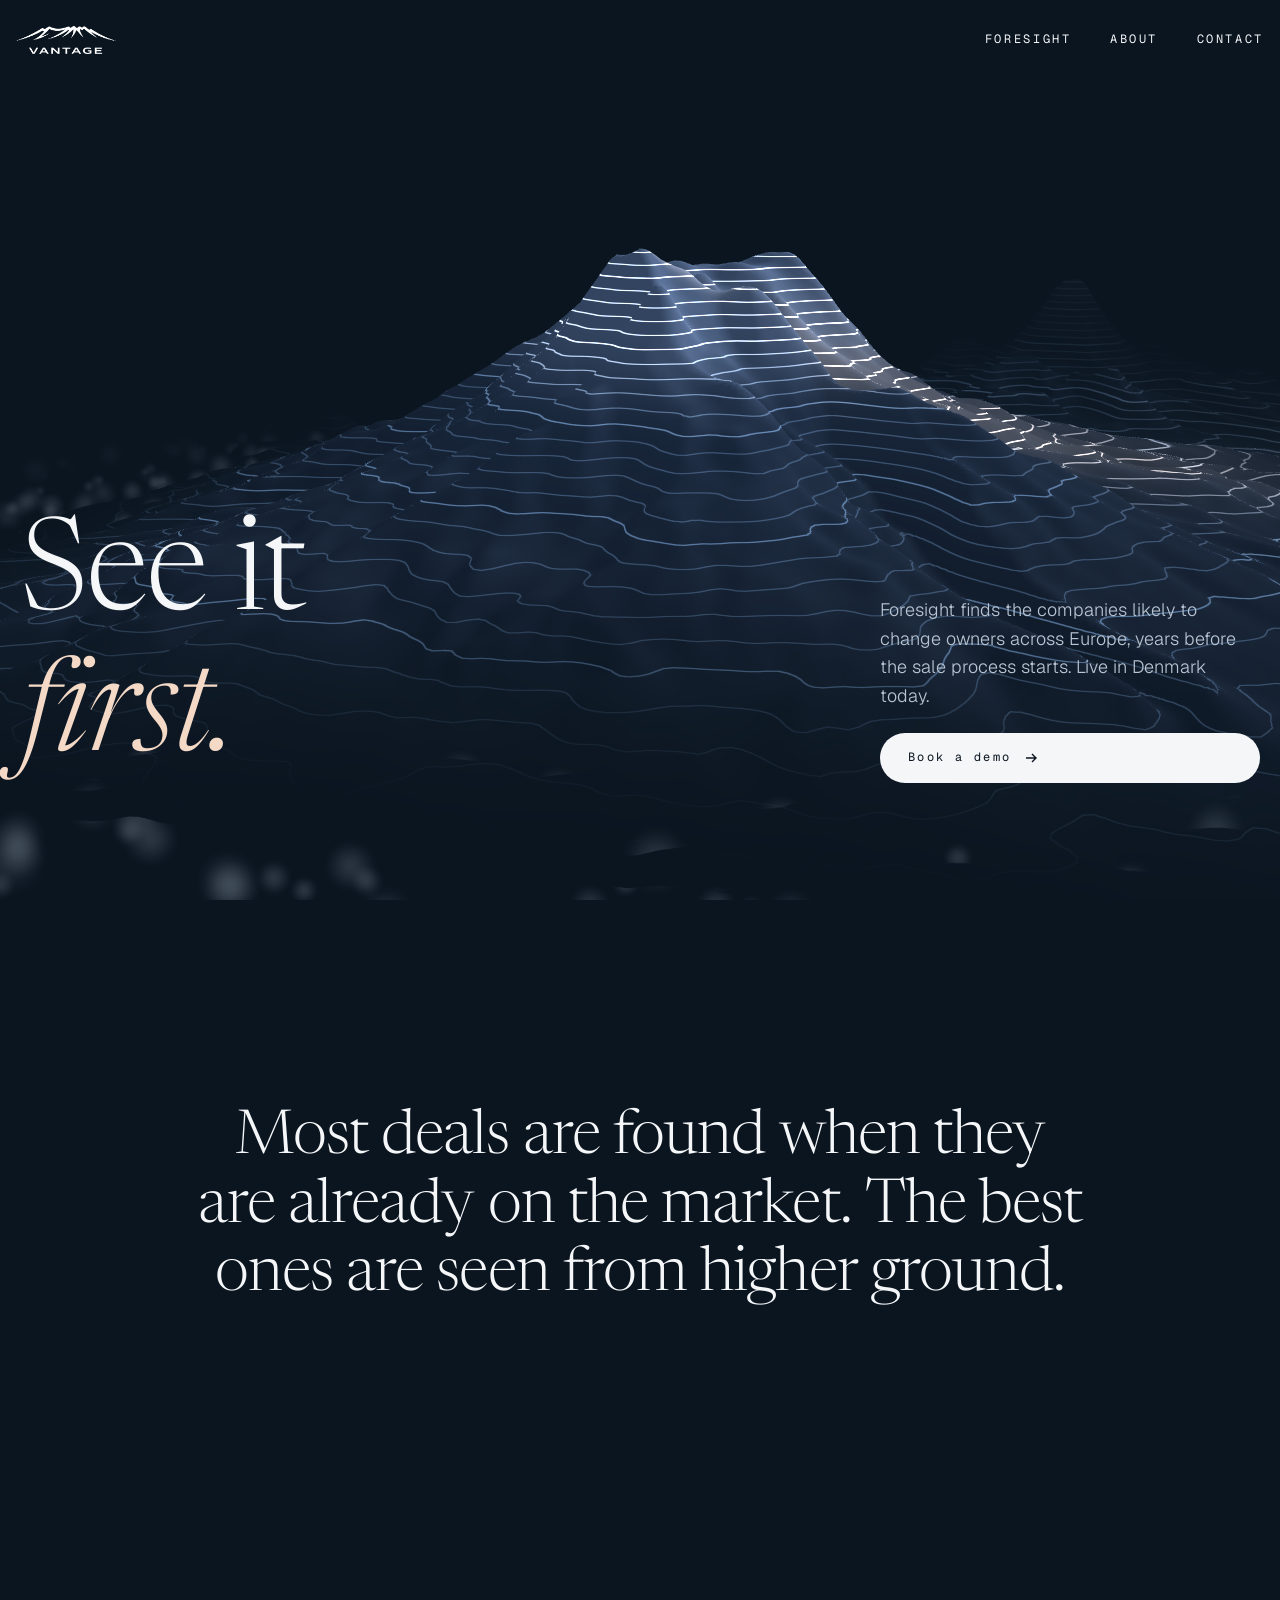
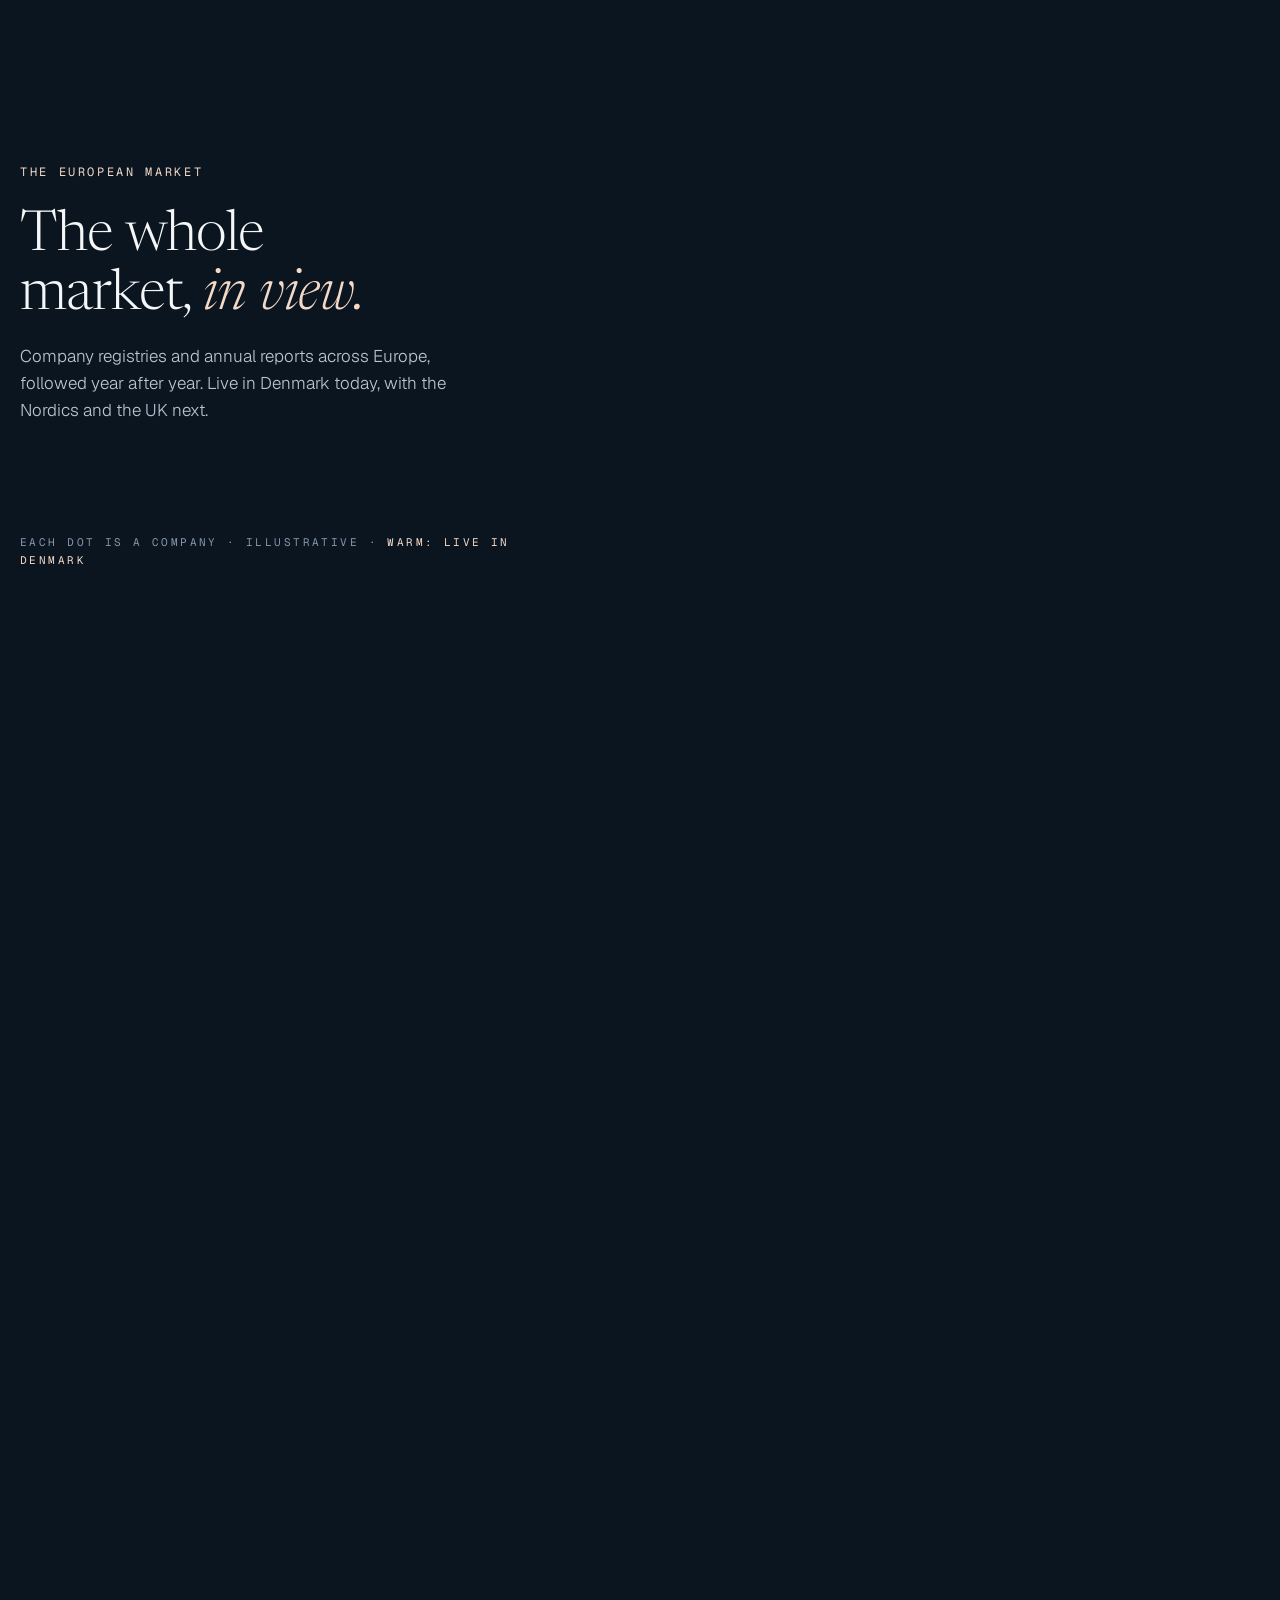
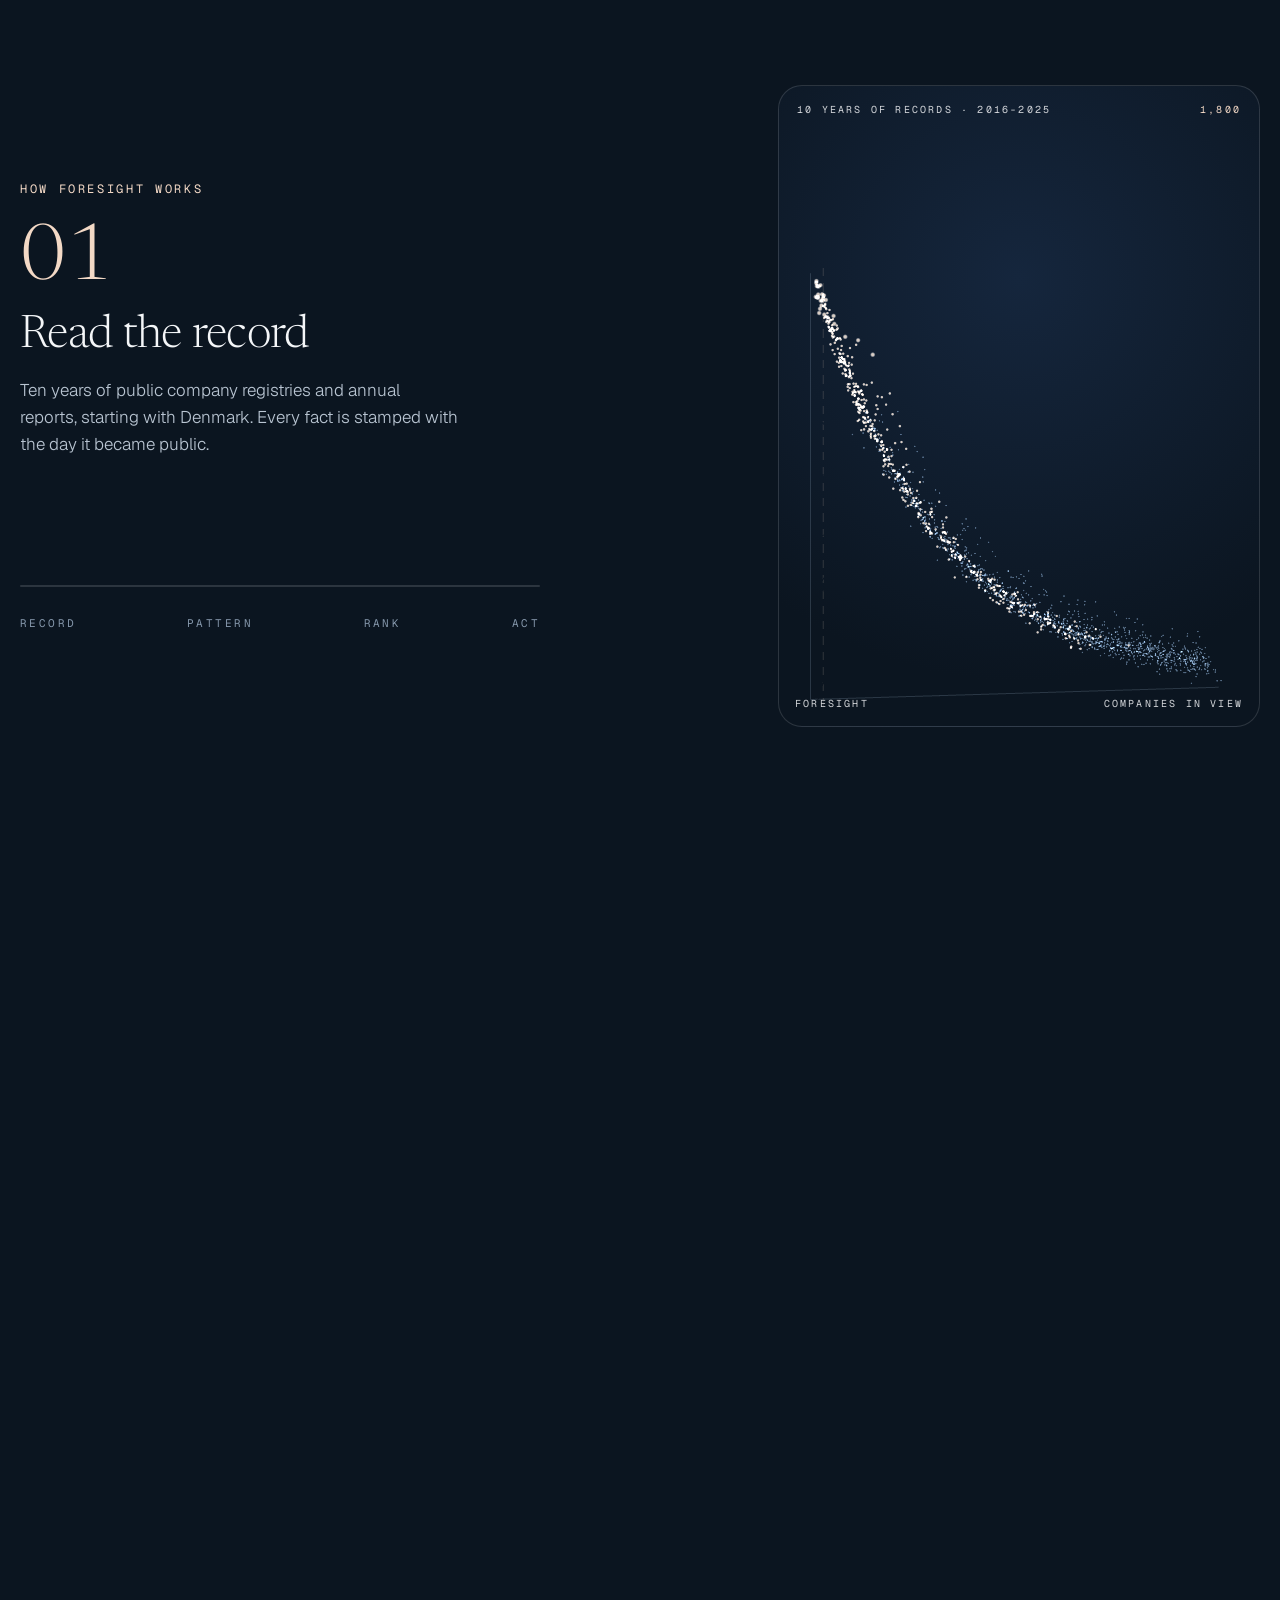
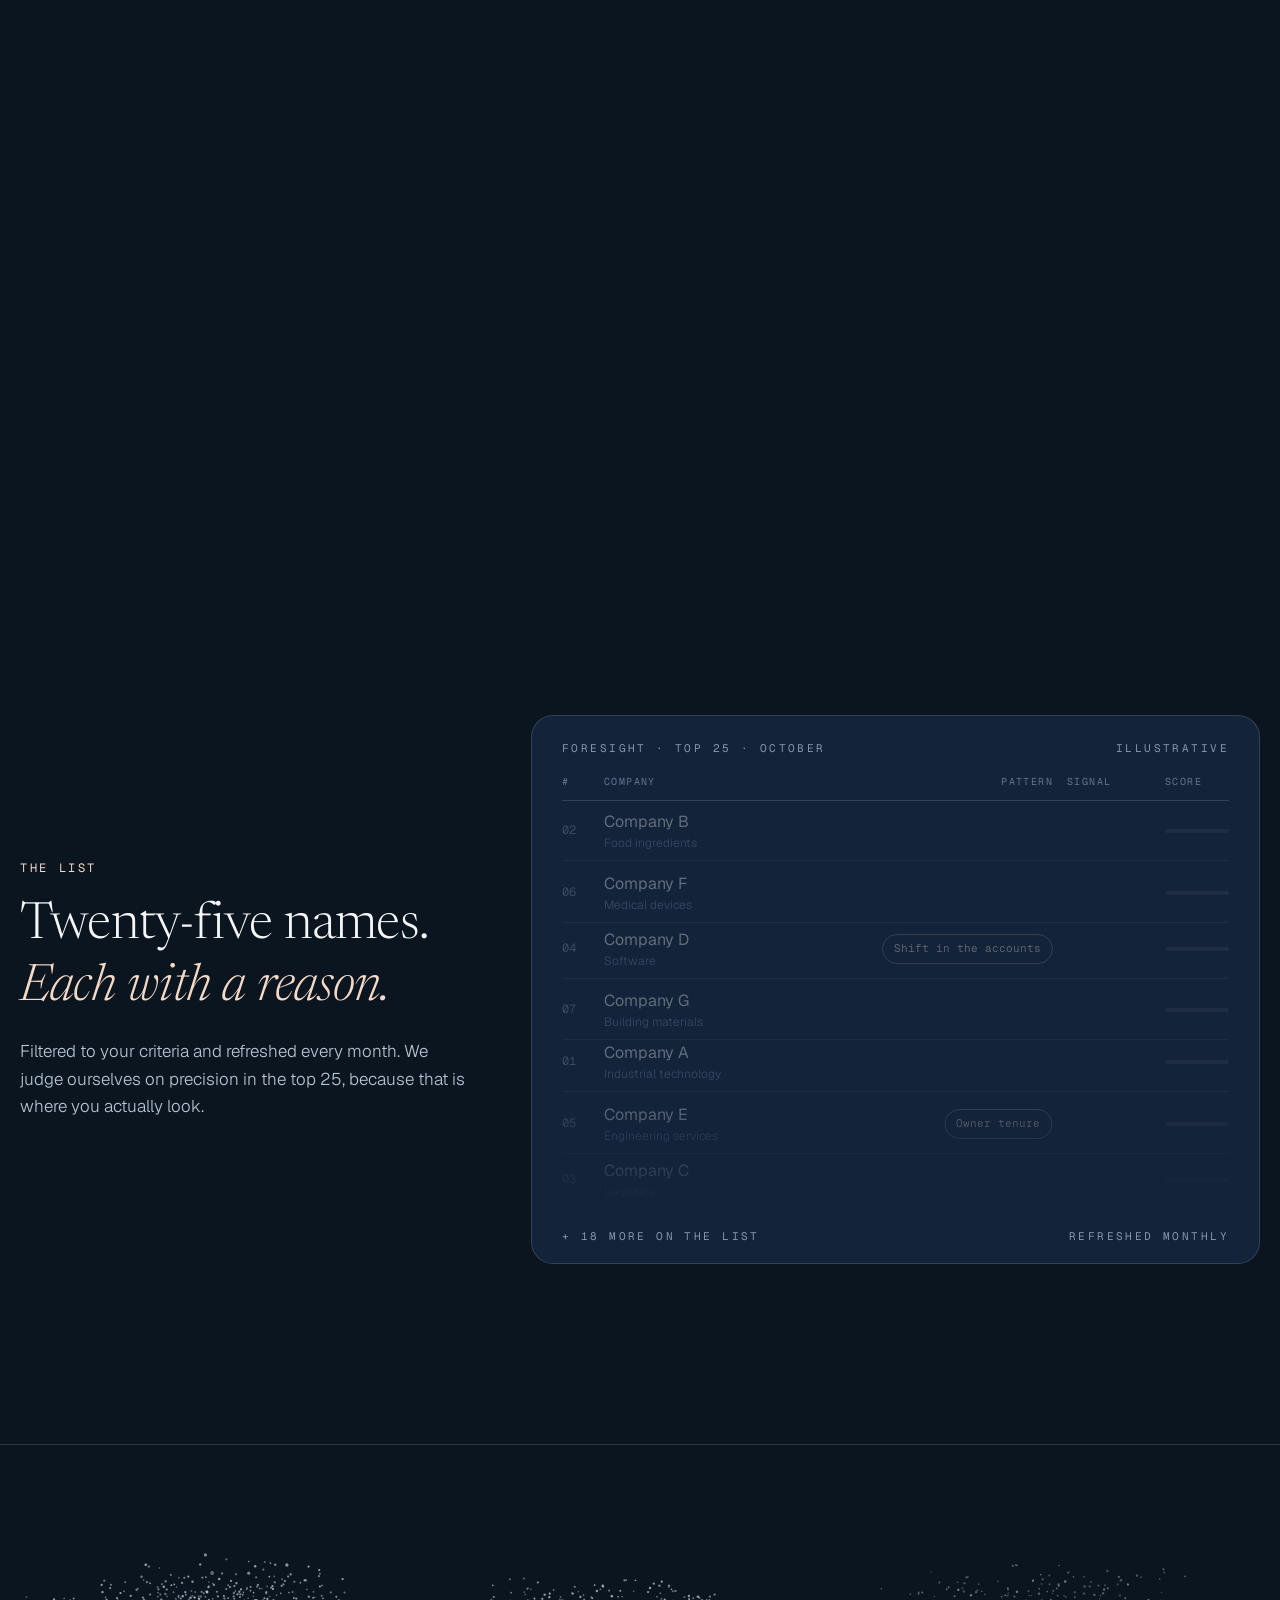
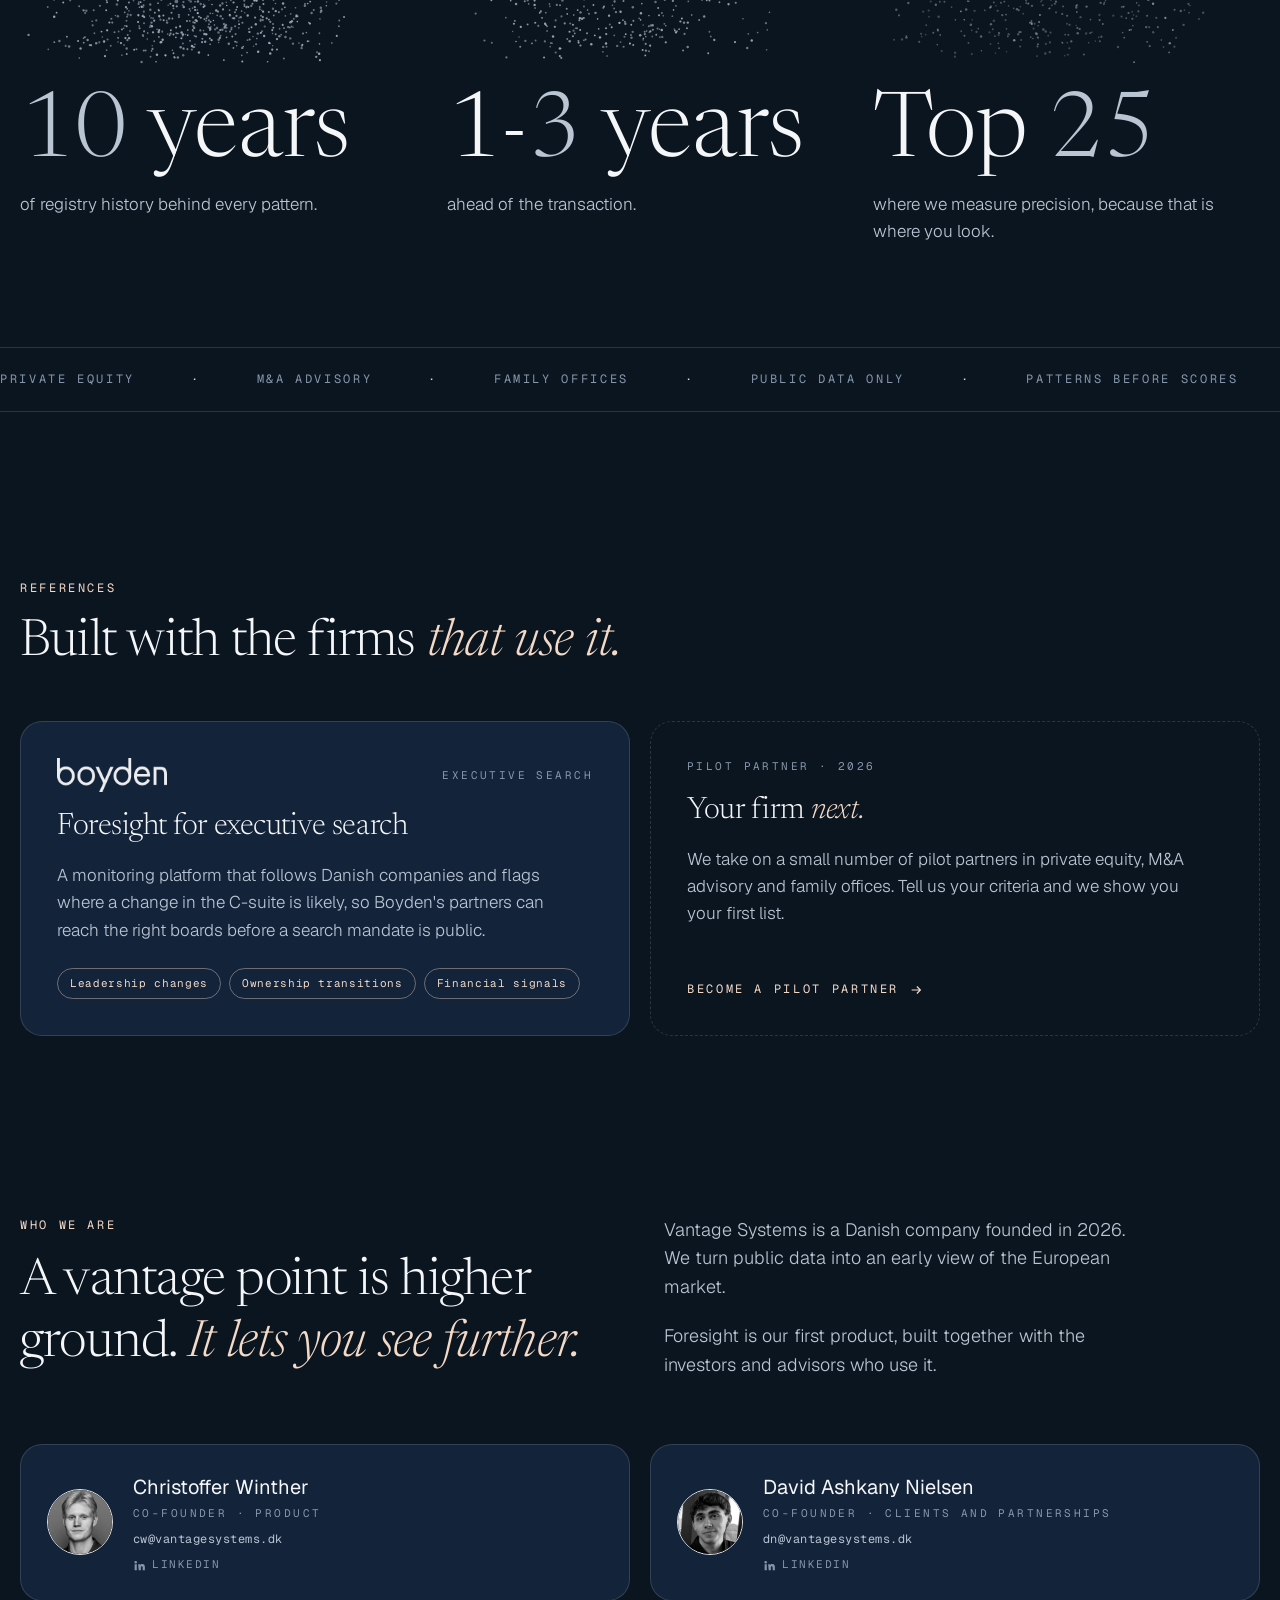
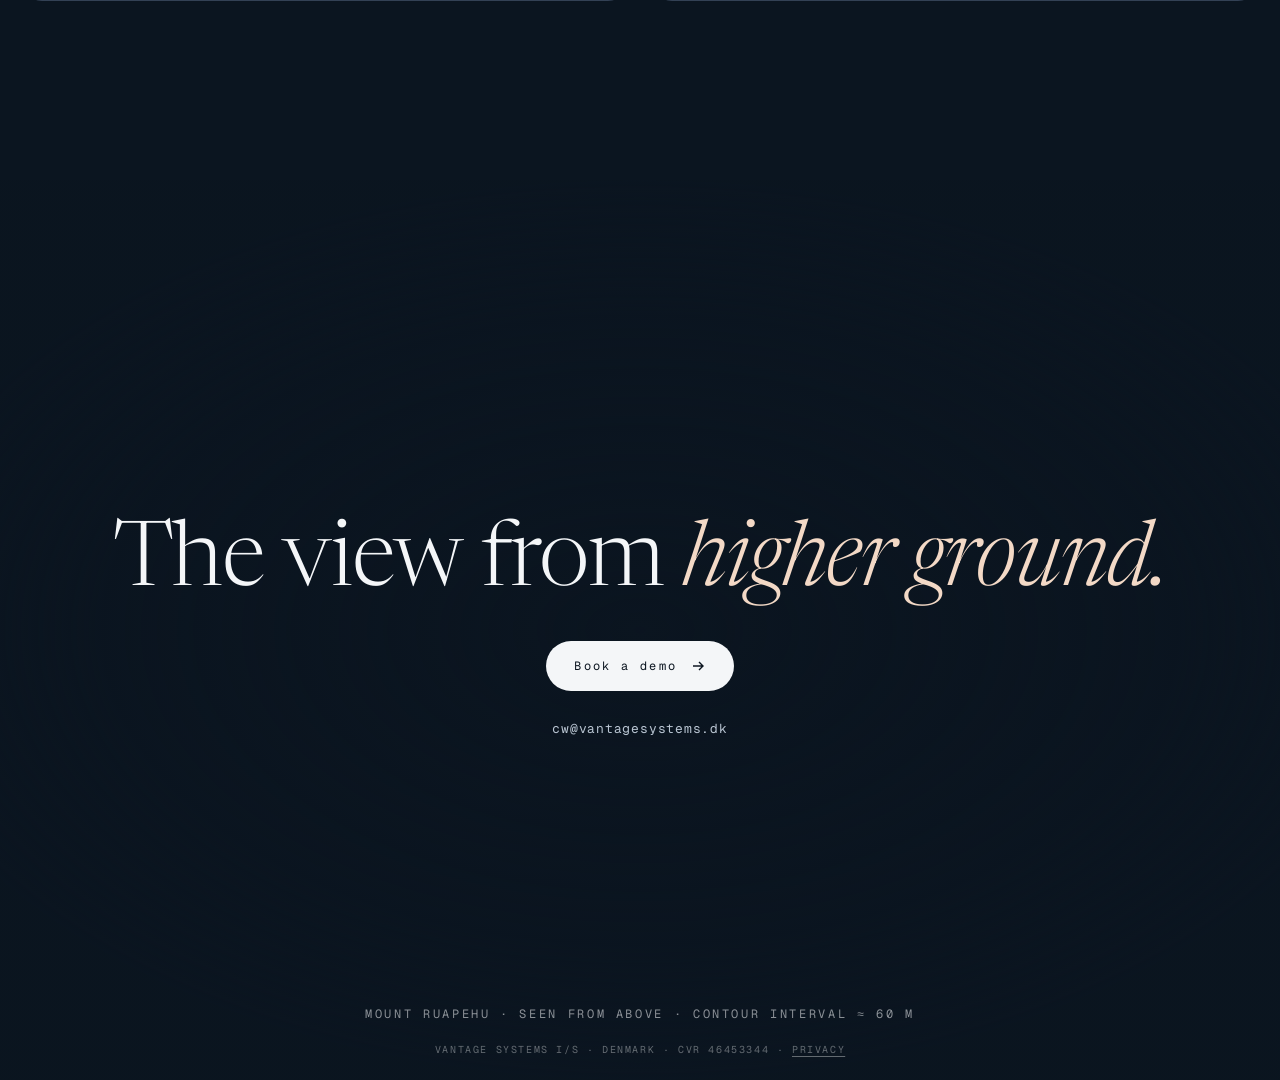
==== commit cbd448c2: "Key figures as morphing star fields" ====
--- a/index.html
+++ b/index.html
@@ -139,11 +139,8 @@
 .stat{display:flex;flex-direction:column;gap:10px}
 .stat b{font-family:var(--f-display);font-weight:300;font-size:clamp(56px,7vw,96px);line-height:1;font-variant-numeric:tabular-nums}
 .stat span{color:var(--mist)}
-.viz{width:100%;max-width:300px;height:auto;display:block;margin-bottom:10px;overflow:visible}
+.sviz{width:100%;max-width:340px;height:128px;display:block;margin-bottom:6px;touch-action:pan-y}
 .viz text{font-family:var(--f-mono);font-size:7px;fill:#7F93A8;letter-spacing:.08em}
-.v-years rect{fill:rgba(185,203,221,.55)}.v-years rect:last-of-type{fill:var(--glow)}
-.v-window line{stroke:rgba(185,203,221,.5);stroke-width:1}.v-window .band{fill:rgba(243,217,198,.35);stroke:var(--glow);stroke-width:.8}.v-window .dot{fill:var(--glow)}
-.v-top circle{fill:rgba(185,203,221,.3)}.v-top circle.on{fill:var(--glow)}
 .board{position:relative}
 .board .scan{position:absolute;top:0;bottom:0;left:0;width:22%;background:linear-gradient(90deg,transparent,rgba(243,217,198,.14),transparent);pointer-events:none;opacity:0}
 .person{transform-style:preserve-3d;transition:border-color .3s}.person:hover{border-color:rgba(243,217,198,.45)}
@@ -373,9 +370,9 @@
 
 <section class="stats wrap" aria-label="Key figures">
   <div class="inner">
-    <div class="stat"><svg class="viz v-years" viewBox="0 0 220 56" aria-hidden="true"><rect x="8" y="36.0" width="9" height="8.0" rx="1.5"/><rect x="29" y="32.8" width="9" height="11.2" rx="1.5"/><rect x="50" y="29.6" width="9" height="14.4" rx="1.5"/><rect x="71" y="26.4" width="9" height="17.6" rx="1.5"/><rect x="92" y="23.2" width="9" height="20.8" rx="1.5"/><rect x="113" y="20.0" width="9" height="24.0" rx="1.5"/><rect x="134" y="16.8" width="9" height="27.2" rx="1.5"/><rect x="155" y="13.6" width="9" height="30.4" rx="1.5"/><rect x="176" y="10.4" width="9" height="33.6" rx="1.5"/><rect x="197" y="7.2" width="9" height="36.8" rx="1.5"/><text x="8" y="55">2016</text><text x="212" y="55" text-anchor="end">2025</text></svg><b><span class="count" data-to="10">10</span> years</b><span>of registry history behind every pattern.</span></div>
-    <div class="stat"><svg class="viz v-window" viewBox="0 0 220 56" aria-hidden="true"><line class="ax" x1="10" y1="37" x2="210" y2="37"/><line x1="10" y1="34" x2="10" y2="40"/><text x="10" y="54">0</text><line x1="50" y1="34" x2="50" y2="40"/><text x="50" y="54">1</text><line x1="90" y1="34" x2="90" y2="40"/><text x="90" y="54">2</text><line x1="130" y1="34" x2="130" y2="40"/><text x="130" y="54">3</text><line x1="170" y1="34" x2="170" y2="40"/><text x="170" y="54">4</text><line x1="210" y1="34" x2="210" y2="40"/><text x="210" y="54">5</text><rect class="band" x="50" y="24" width="80" height="10" rx="2"/><circle class="dot" cx="10" cy="29" r="3.2"/></svg><b>1-<span class="count" data-to="3">3</span> years</b><span>ahead of the transaction.</span></div>
-    <div class="stat"><svg class="viz v-top" viewBox="0 0 220 56" aria-hidden="true"><circle class="" cx="6.0" cy="8" r="1.3"/><circle class="" cx="11.2" cy="8" r="1.3"/><circle class="" cx="16.4" cy="8" r="1.3"/><circle class="" cx="21.6" cy="8" r="1.3"/><circle class="" cx="26.8" cy="8" r="1.3"/><circle class="on" cx="32.0" cy="8" r="2.2"/><circle class="on" cx="37.2" cy="8" r="2.2"/><circle class="" cx="42.4" cy="8" r="1.3"/><circle class="" cx="47.6" cy="8" r="1.3"/><circle class="" cx="52.8" cy="8" r="1.3"/><circle class="" cx="58.0" cy="8" r="1.3"/><circle class="" cx="63.2" cy="8" r="1.3"/><circle class="" cx="68.4" cy="8" r="1.3"/><circle class="" cx="73.6" cy="8" r="1.3"/><circle class="" cx="78.8" cy="8" r="1.3"/><circle class="on" cx="84.0" cy="8" r="2.2"/><circle class="" cx="89.2" cy="8" r="1.3"/><circle class="on" cx="94.4" cy="8" r="2.2"/><circle class="" cx="99.6" cy="8" r="1.3"/><circle class="" cx="104.8" cy="8" r="1.3"/><circle class="" cx="110.0" cy="8" r="1.3"/><circle class="" cx="115.2" cy="8" r="1.3"/><circle class="" cx="120.4" cy="8" r="1.3"/><circle class="on" cx="125.6" cy="8" r="2.2"/><circle class="" cx="130.8" cy="8" r="1.3"/><circle class="" cx="136.0" cy="8" r="1.3"/><circle class="on" cx="141.2" cy="8" r="2.2"/><circle class="on" cx="146.4" cy="8" r="2.2"/><circle class="" cx="151.6" cy="8" r="1.3"/><circle class="" cx="156.8" cy="8" r="1.3"/><circle class="" cx="162.0" cy="8" r="1.3"/><circle class="" cx="167.2" cy="8" r="1.3"/><circle class="" cx="172.4" cy="8" r="1.3"/><circle class="" cx="177.6" cy="8" r="1.3"/><circle class="" cx="182.8" cy="8" r="1.3"/><circle class="" cx="188.0" cy="8" r="1.3"/><circle class="" cx="193.2" cy="8" r="1.3"/><circle class="" cx="198.4" cy="8" r="1.3"/><circle class="" cx="203.6" cy="8" r="1.3"/><circle class="on" cx="208.8" cy="8" r="2.2"/><circle class="" cx="6.0" cy="18" r="1.3"/><circle class="" cx="11.2" cy="18" r="1.3"/><circle class="" cx="16.4" cy="18" r="1.3"/><circle class="" cx="21.6" cy="18" r="1.3"/><circle class="on" cx="26.8" cy="18" r="2.2"/><circle class="" cx="32.0" cy="18" r="1.3"/><circle class="" cx="37.2" cy="18" r="1.3"/><circle class="" cx="42.4" cy="18" r="1.3"/><circle class="" cx="47.6" cy="18" r="1.3"/><circle class="" cx="52.8" cy="18" r="1.3"/><circle class="" cx="58.0" cy="18" r="1.3"/><circle class="" cx="63.2" cy="18" r="1.3"/><circle class="" cx="68.4" cy="18" r="1.3"/><circle class="" cx="73.6" cy="18" r="1.3"/><circle class="on" cx="78.8" cy="18" r="2.2"/><circle class="" cx="84.0" cy="18" r="1.3"/><circle class="on" cx="89.2" cy="18" r="2.2"/><circle class="" cx="94.4" cy="18" r="1.3"/><circle class="" cx="99.6" cy="18" r="1.3"/><circle class="" cx="104.8" cy="18" r="1.3"/><circle class="on" cx="110.0" cy="18" r="2.2"/><circle class="" cx="115.2" cy="18" r="1.3"/><circle class="" cx="120.4" cy="18" r="1.3"/><circle class="" cx="125.6" cy="18" r="1.3"/><circle class="" cx="130.8" cy="18" r="1.3"/><circle class="" cx="136.0" cy="18" r="1.3"/><circle class="" cx="141.2" cy="18" r="1.3"/><circle class="on" cx="146.4" cy="18" r="2.2"/><circle class="" cx="151.6" cy="18" r="1.3"/><circle class="" cx="156.8" cy="18" r="1.3"/><circle class="on" cx="162.0" cy="18" r="2.2"/><circle class="" cx="167.2" cy="18" r="1.3"/><circle class="" cx="172.4" cy="18" r="1.3"/><circle class="" cx="177.6" cy="18" r="1.3"/><circle class="on" cx="182.8" cy="18" r="2.2"/><circle class="" cx="188.0" cy="18" r="1.3"/><circle class="" cx="193.2" cy="18" r="1.3"/><circle class="on" cx="198.4" cy="18" r="2.2"/><circle class="" cx="203.6" cy="18" r="1.3"/><circle class="" cx="208.8" cy="18" r="1.3"/><circle class="" cx="6.0" cy="28" r="1.3"/><circle class="" cx="11.2" cy="28" r="1.3"/><circle class="" cx="16.4" cy="28" r="1.3"/><circle class="" cx="21.6" cy="28" r="1.3"/><circle class="" cx="26.8" cy="28" r="1.3"/><circle class="" cx="32.0" cy="28" r="1.3"/><circle class="" cx="37.2" cy="28" r="1.3"/><circle class="" cx="42.4" cy="28" r="1.3"/><circle class="" cx="47.6" cy="28" r="1.3"/><circle class="" cx="52.8" cy="28" r="1.3"/><circle class="" cx="58.0" cy="28" r="1.3"/><circle class="" cx="63.2" cy="28" r="1.3"/><circle class="on" cx="68.4" cy="28" r="2.2"/><circle class="" cx="73.6" cy="28" r="1.3"/><circle class="" cx="78.8" cy="28" r="1.3"/><circle class="" cx="84.0" cy="28" r="1.3"/><circle class="" cx="89.2" cy="28" r="1.3"/><circle class="" cx="94.4" cy="28" r="1.3"/><circle class="" cx="99.6" cy="28" r="1.3"/><circle class="" cx="104.8" cy="28" r="1.3"/><circle class="" cx="110.0" cy="28" r="1.3"/><circle class="on" cx="115.2" cy="28" r="2.2"/><circle class="on" cx="120.4" cy="28" r="2.2"/><circle class="" cx="125.6" cy="28" r="1.3"/><circle class="" cx="130.8" cy="28" r="1.3"/><circle class="" cx="136.0" cy="28" r="1.3"/><circle class="" cx="141.2" cy="28" r="1.3"/><circle class="" cx="146.4" cy="28" r="1.3"/><circle class="" cx="151.6" cy="28" r="1.3"/><circle class="" cx="156.8" cy="28" r="1.3"/><circle class="" cx="162.0" cy="28" r="1.3"/><circle class="" cx="167.2" cy="28" r="1.3"/><circle class="" cx="172.4" cy="28" r="1.3"/><circle class="" cx="177.6" cy="28" r="1.3"/><circle class="" cx="182.8" cy="28" r="1.3"/><circle class="" cx="188.0" cy="28" r="1.3"/><circle class="" cx="193.2" cy="28" r="1.3"/><circle class="" cx="198.4" cy="28" r="1.3"/><circle class="" cx="203.6" cy="28" r="1.3"/><circle class="" cx="208.8" cy="28" r="1.3"/><circle class="" cx="6.0" cy="38" r="1.3"/><circle class="" cx="11.2" cy="38" r="1.3"/><circle class="on" cx="16.4" cy="38" r="2.2"/><circle class="" cx="21.6" cy="38" r="1.3"/><circle class="" cx="26.8" cy="38" r="1.3"/><circle class="" cx="32.0" cy="38" r="1.3"/><circle class="" cx="37.2" cy="38" r="1.3"/><circle class="" cx="42.4" cy="38" r="1.3"/><circle class="" cx="47.6" cy="38" r="1.3"/><circle class="" cx="52.8" cy="38" r="1.3"/><circle class="" cx="58.0" cy="38" r="1.3"/><circle class="" cx="63.2" cy="38" r="1.3"/><circle class="" cx="68.4" cy="38" r="1.3"/><circle class="on" cx="73.6" cy="38" r="2.2"/><circle class="" cx="78.8" cy="38" r="1.3"/><circle class="" cx="84.0" cy="38" r="1.3"/><circle class="" cx="89.2" cy="38" r="1.3"/><circle class="on" cx="94.4" cy="38" r="2.2"/><circle class="" cx="99.6" cy="38" r="1.3"/><circle class="" cx="104.8" cy="38" r="1.3"/><circle class="on" cx="110.0" cy="38" r="2.2"/><circle class="" cx="115.2" cy="38" r="1.3"/><circle class="" cx="120.4" cy="38" r="1.3"/><circle class="" cx="125.6" cy="38" r="1.3"/><circle class="" cx="130.8" cy="38" r="1.3"/><circle class="" cx="136.0" cy="38" r="1.3"/><circle class="" cx="141.2" cy="38" r="1.3"/><circle class="" cx="146.4" cy="38" r="1.3"/><circle class="" cx="151.6" cy="38" r="1.3"/><circle class="" cx="156.8" cy="38" r="1.3"/><circle class="" cx="162.0" cy="38" r="1.3"/><circle class="" cx="167.2" cy="38" r="1.3"/><circle class="" cx="172.4" cy="38" r="1.3"/><circle class="" cx="177.6" cy="38" r="1.3"/><circle class="" cx="182.8" cy="38" r="1.3"/><circle class="" cx="188.0" cy="38" r="1.3"/><circle class="" cx="193.2" cy="38" r="1.3"/><circle class="" cx="198.4" cy="38" r="1.3"/><circle class="" cx="203.6" cy="38" r="1.3"/><circle class="" cx="208.8" cy="38" r="1.3"/><circle class="" cx="6.0" cy="48" r="1.3"/><circle class="" cx="11.2" cy="48" r="1.3"/><circle class="" cx="16.4" cy="48" r="1.3"/><circle class="" cx="21.6" cy="48" r="1.3"/><circle class="on" cx="26.8" cy="48" r="2.2"/><circle class="" cx="32.0" cy="48" r="1.3"/><circle class="" cx="37.2" cy="48" r="1.3"/><circle class="" cx="42.4" cy="48" r="1.3"/><circle class="" cx="47.6" cy="48" r="1.3"/><circle class="" cx="52.8" cy="48" r="1.3"/><circle class="" cx="58.0" cy="48" r="1.3"/><circle class="" cx="63.2" cy="48" r="1.3"/><circle class="" cx="68.4" cy="48" r="1.3"/><circle class="" cx="73.6" cy="48" r="1.3"/><circle class="" cx="78.8" cy="48" r="1.3"/><circle class="" cx="84.0" cy="48" r="1.3"/><circle class="" cx="89.2" cy="48" r="1.3"/><circle class="" cx="94.4" cy="48" r="1.3"/><circle class="" cx="99.6" cy="48" r="1.3"/><circle class="" cx="104.8" cy="48" r="1.3"/><circle class="" cx="110.0" cy="48" r="1.3"/><circle class="" cx="115.2" cy="48" r="1.3"/><circle class="" cx="120.4" cy="48" r="1.3"/><circle class="" cx="125.6" cy="48" r="1.3"/><circle class="on" cx="130.8" cy="48" r="2.2"/><circle class="" cx="136.0" cy="48" r="1.3"/><circle class="" cx="141.2" cy="48" r="1.3"/><circle class="" cx="146.4" cy="48" r="1.3"/><circle class="" cx="151.6" cy="48" r="1.3"/><circle class="" cx="156.8" cy="48" r="1.3"/><circle class="" cx="162.0" cy="48" r="1.3"/><circle class="" cx="167.2" cy="48" r="1.3"/><circle class="" cx="172.4" cy="48" r="1.3"/><circle class="" cx="177.6" cy="48" r="1.3"/><circle class="" cx="182.8" cy="48" r="1.3"/><circle class="" cx="188.0" cy="48" r="1.3"/><circle class="" cx="193.2" cy="48" r="1.3"/><circle class="" cx="198.4" cy="48" r="1.3"/><circle class="" cx="203.6" cy="48" r="1.3"/><circle class="" cx="208.8" cy="48" r="1.3"/></svg><b>Top <span class="count" data-to="25">25</span></b><span>where we measure precision, because that is where you look.</span></div>
+    <div class="stat"><canvas class="sviz" data-shape="years" aria-hidden="true"></canvas><b><span class="count" data-to="10">10</span> years</b><span>of registry history behind every pattern.</span></div>
+    <div class="stat"><canvas class="sviz" data-shape="window" aria-hidden="true"></canvas><b>1-<span class="count" data-to="3">3</span> years</b><span>ahead of the transaction.</span></div>
+    <div class="stat"><canvas class="sviz" data-shape="top" aria-hidden="true"></canvas><b>Top <span class="count" data-to="25">25</span></b><span>where we measure precision, because that is where you look.</span></div>
   </div>
 </section>
 
@@ -433,6 +430,107 @@
 </main>
 
 
+<script>
+/* star-field key figures: particles drift, then form each shape */
+(()=>{
+  const cvs=[...document.querySelectorAll('.sviz')]; if(!cvs.length) return;
+  const reduce=matchMedia('(prefers-reduced-motion: reduce)').matches;
+  const WARM='243,217,198', COOL='185,197,210';
+  const MONO="10px 'Geist Mono', ui-monospace, Menlo, monospace";
+  const rnd=(a,b)=>a+Math.random()*(b-a);
+  const clamp=v=>v<0?0:v>1?1:v;
+  const ease=t=>t<.5?4*t*t*t:1-Math.pow(-2*t+2,3)/2;
+  const scenes=cvs.map(c=>({c,ctx:c.getContext('2d'),shape:c.dataset.shape,P:[],labels:[],t0:null,vis:false,W:0,H:0,mx:-1e3,my:-1e3,cycleStart:0}));
+
+  function build(S){
+    const dpr=Math.min(devicePixelRatio||1,2), r=S.c.getBoundingClientRect();
+    const W=S.W=Math.max(200,r.width), H=S.H=r.height||128;
+    S.c.width=W*dpr; S.c.height=H*dpr; S.ctx.setTransform(dpr,0,0,dpr,0,0);
+    const T=[]; S.labels=[]; S.pulse=null;
+    if(S.shape==='years'){
+      const n=10, gap=(W-8)/n, sp=4.2, cols=Math.max(2,Math.round(Math.min(gap*.6,20)/sp)), base=H-24, maxH=H-36;
+      for(let i=0;i<n;i++){
+        const h=maxH*(.2+.8*Math.pow(i/(n-1),1.15)), rows=Math.max(2,Math.round(h/sp)), x0=4+i*gap;
+        for(let rr=0;rr<rows;rr++)for(let cc=0;cc<cols;cc++) T.push({x:x0+cc*sp,y:base-rr*sp,warm:i===n-1,big:i===n-1&&rr===rows-1});
+      }
+      S.labels=[{t:'2016',x:4,y:H-5},{t:'2025',x:4+(n-1)*gap-6,y:H-5,warm:true}];
+    } else if(S.shape==='window'){
+      const x0=6, x1=W-10, ay=H-30, u=(x1-x0)/5;
+      for(let x=x0;x<=x1+.1;x+=4.5) T.push({x,y:ay});
+      for(let k=0;k<=5;k++) for(const d of [-2,-1,1,2]) T.push({x:x0+k*u,y:ay+d*3.2});
+      for(let x=x0+u;x<=x0+3*u+.1;x+=4.4) for(let yy=ay-36;yy<=ay-12;yy+=4.4) T.push({x,y:yy,warm:true,dim:true});
+      for(let k=0;k<=5;k++) S.labels.push({t:String(k),x:x0+k*u-3,y:H-5,warm:k>=1&&k<=3});
+      S.pulse={x0:x0+u,x1:x0+3*u,y:ay-24};
+    } else {
+      const cols=Math.max(16,Math.floor((W-8)/7.5)), rows=7, sx=(W-8)/(cols-1), y0=38;
+      for(let rr=0;rr<rows;rr++)for(let cc=0;cc<cols;cc++){const x=4+cc*sx,y=y0+rr*10.5; T.push({x,y,gx:x,gy:y,cell:true});}
+      S.rowY=12;
+    }
+    const old=S.P;
+    S.P=T.map((t,i)=>{const o=old[i]||{};
+      return Object.assign({x:o.x??rnd(0,W),y:o.y??rnd(0,H),hx:rnd(0,W),hy:rnd(0,H),vx:rnd(-.09,.09),vy:rnd(-.06,.06),ph:rnd(0,6.283),sz:rnd(.75,1.25),del:Math.random()*.9},t,{tx:t.x,ty:t.y});});
+    if(S.shape==='top') pick(S);
+  }
+  function pick(S){
+    const cells=S.P.filter(p=>p.cell); cells.forEach(p=>{p.sel=false;p.warm=false;});
+    const chosen=[]; while(chosen.length<25){const p=cells[(Math.random()*cells.length)|0]; if(!p.sel){p.sel=true;chosen.push(p);}}
+    chosen.sort((a,b)=>a.gx-b.gx);
+    const sp=(S.W-8)/24;
+    chosen.forEach((p,i)=>{p.warm=true;p.slot={x:4+i*sp,y:S.rowY};p.sdel=i*.03;});
+    S.cycleStart=performance.now();
+  }
+  function draw(S,now){
+    const ctx=S.ctx, W=S.W, H=S.H, el=(now-S.t0)/1000;
+    ctx.clearRect(0,0,W,H);
+    const form=reduce?1:clamp(el/1.9);
+    let lift=0;
+    if(S.shape==='top'){
+      let ce=(now-S.cycleStart)/1000;
+      if(ce>7.2&&!reduce){pick(S); ce=0;}
+      lift=reduce?1:clamp((ce-1.6)/1.3)*(ce>5.8?clamp(1-(ce-5.8)/1):1);
+    }
+    for(const p of S.P){
+      p.hx+=p.vx; p.hy+=p.vy; if(p.hx<0||p.hx>W)p.vx*=-1; if(p.hy<0||p.hy>H)p.vy*=-1;
+      const k=ease(clamp(form*1.9-p.del));
+      let tx=p.tx, ty=p.ty;
+      if(p.sel){const l=ease(clamp(lift*1.5-p.sdel)); tx=p.gx+(p.slot.x-p.gx)*l; ty=p.gy+(p.slot.y-p.gy)*l;}
+      let gx=p.hx+(tx-p.hx)*k, gy=p.hy+(ty-p.hy)*k;
+      gx+=Math.sin(el*1.3+p.ph)*.35*k; gy+=Math.cos(el*1.1+p.ph)*.35*k;
+      const dx=gx-S.mx, dy=gy-S.my, d2=dx*dx+dy*dy;
+      if(d2<1764){const d=Math.sqrt(d2)||1, f=(1-d/42)*12; gx+=dx/d*f; gy+=dy/d*f;}
+      if(reduce){p.x=gx;p.y=gy;} else {p.x+=(gx-p.x)*.12; p.y+=(gy-p.y)*.12;}
+      const tw=.55+.45*Math.sin(el*2.2+p.ph*3);
+      const warm=p.warm&&k>.75&&(!p.cell||lift>0||S.shape!=='top'), col=warm?WARM:COOL;
+      let a=warm?(p.dim?.5+.25*tw:.8+.2*tw):(p.cell?.25+.2*tw:.45+.35*tw);
+      if(p.sel&&!warm) a=.4+.3*tw;
+      const sz=p.sz*(warm&&!p.dim?1.35:1)*(p.big?1.7:1);
+      if(warm&&!p.dim){ctx.fillStyle=`rgba(${col},${.13*a})`;ctx.beginPath();ctx.arc(p.x,p.y,sz*3.4,0,6.283);ctx.fill();}
+      ctx.fillStyle=`rgba(${col},${a})`; ctx.beginPath(); ctx.arc(p.x,p.y,sz,0,6.283); ctx.fill();
+    }
+    if(S.pulse&&form>.7){
+      const t=reduce?.5:(Math.sin(el*1.05)+1)/2, x=S.pulse.x0+(S.pulse.x1-S.pulse.x0)*t, y=S.pulse.y;
+      const g=ctx.createRadialGradient(x,y,0,x,y,18); g.addColorStop(0,'rgba(255,242,232,.95)'); g.addColorStop(.25,'rgba(243,217,198,.45)'); g.addColorStop(1,'rgba(243,217,198,0)');
+      ctx.fillStyle=g; ctx.beginPath(); ctx.arc(x,y,18,0,6.283); ctx.fill();
+    }
+    const la=clamp((form-.55)/.45);
+    if(la>0&&S.labels.length){ctx.font=MONO; for(const L of S.labels){ctx.fillStyle=L.warm?`rgba(243,217,198,${.85*la})`:`rgba(127,147,168,${.9*la})`; ctx.fillText(L.t,L.x,L.y);}}
+  }
+  function frame(now){
+    for(const S of scenes){ if(!S.vis) continue; if(S.t0===null){S.t0=now; if(S.shape==='top') S.cycleStart=now;} draw(S,now); }
+    requestAnimationFrame(frame);
+  }
+  scenes.forEach(S=>{
+    build(S);
+    S.c.addEventListener('pointermove',e=>{const r=S.c.getBoundingClientRect(); S.mx=e.clientX-r.left; S.my=e.clientY-r.top;});
+    S.c.addEventListener('pointerleave',()=>{S.mx=S.my=-1e3;});
+  });
+  const io=new IntersectionObserver(es=>es.forEach(e=>{const S=scenes.find(s=>s.c===e.target); if(S) S.vis=e.isIntersecting;}),{rootMargin:'0px 0px -12% 0px'});
+  scenes.forEach(S=>io.observe(S.c));
+  let rt, lw=innerWidth; addEventListener('resize',()=>{if(innerWidth===lw) return; lw=innerWidth; clearTimeout(rt); rt=setTimeout(()=>scenes.forEach(build),150);});
+  requestAnimationFrame(frame);
+})();
+
+</script>
 <dialog class="demo" id="demo" aria-labelledby="demo-title">
   <div class="demo-in">
     <button type="button" class="demo-x" data-close aria-label="Close"><svg width="14" height="14" viewBox="0 0 14 14" fill="none" stroke="currentColor" stroke-width="1.4" aria-hidden="true"><path d="M1 1l12 12M13 1L1 13"/></svg></button>
@@ -829,10 +927,6 @@
   gsap.fromTo('.board .scan',{xPercent:-100,opacity:1},{xPercent:420,opacity:0,duration:1.8,ease:'power2.inOut',scrollTrigger:{trigger:'.board',start:'top 70%'}});
 
   // stat visuals
-  gsap.from('.v-years rect',{scaleY:0,transformOrigin:'50% 100%',stagger:.07,duration:.9,ease:'expo.out',scrollTrigger:{trigger:'.stats',start:'top 75%'}});
-  gsap.from('.v-window .band',{scaleX:0,transformOrigin:'0% 50%',duration:1.4,ease:'expo.out',delay:.2,scrollTrigger:{trigger:'.stats',start:'top 75%'}});
-  gsap.fromTo('.v-window .dot',{attr:{cx:10}},{attr:{cx:210},duration:2.6,ease:'power1.inOut',repeat:-1,yoyo:true,scrollTrigger:{trigger:'.stats',start:'top 75%'}});
-  gsap.from('.v-top circle.on',{attr:{r:0},stagger:{each:.05,from:'random'},duration:.6,ease:'back.out(3)',delay:.3,scrollTrigger:{trigger:'.stats',start:'top 75%'}});
 
   // reference cards: glow follows the pointer
   document.querySelectorAll('.refcard').forEach(c=>c.addEventListener('pointermove',e=>{const r=c.getBoundingClientRect();c.style.setProperty('--mx',(e.clientX-r.left)+'px');c.style.setProperty('--my',(e.clientY-r.top)+'px');}));
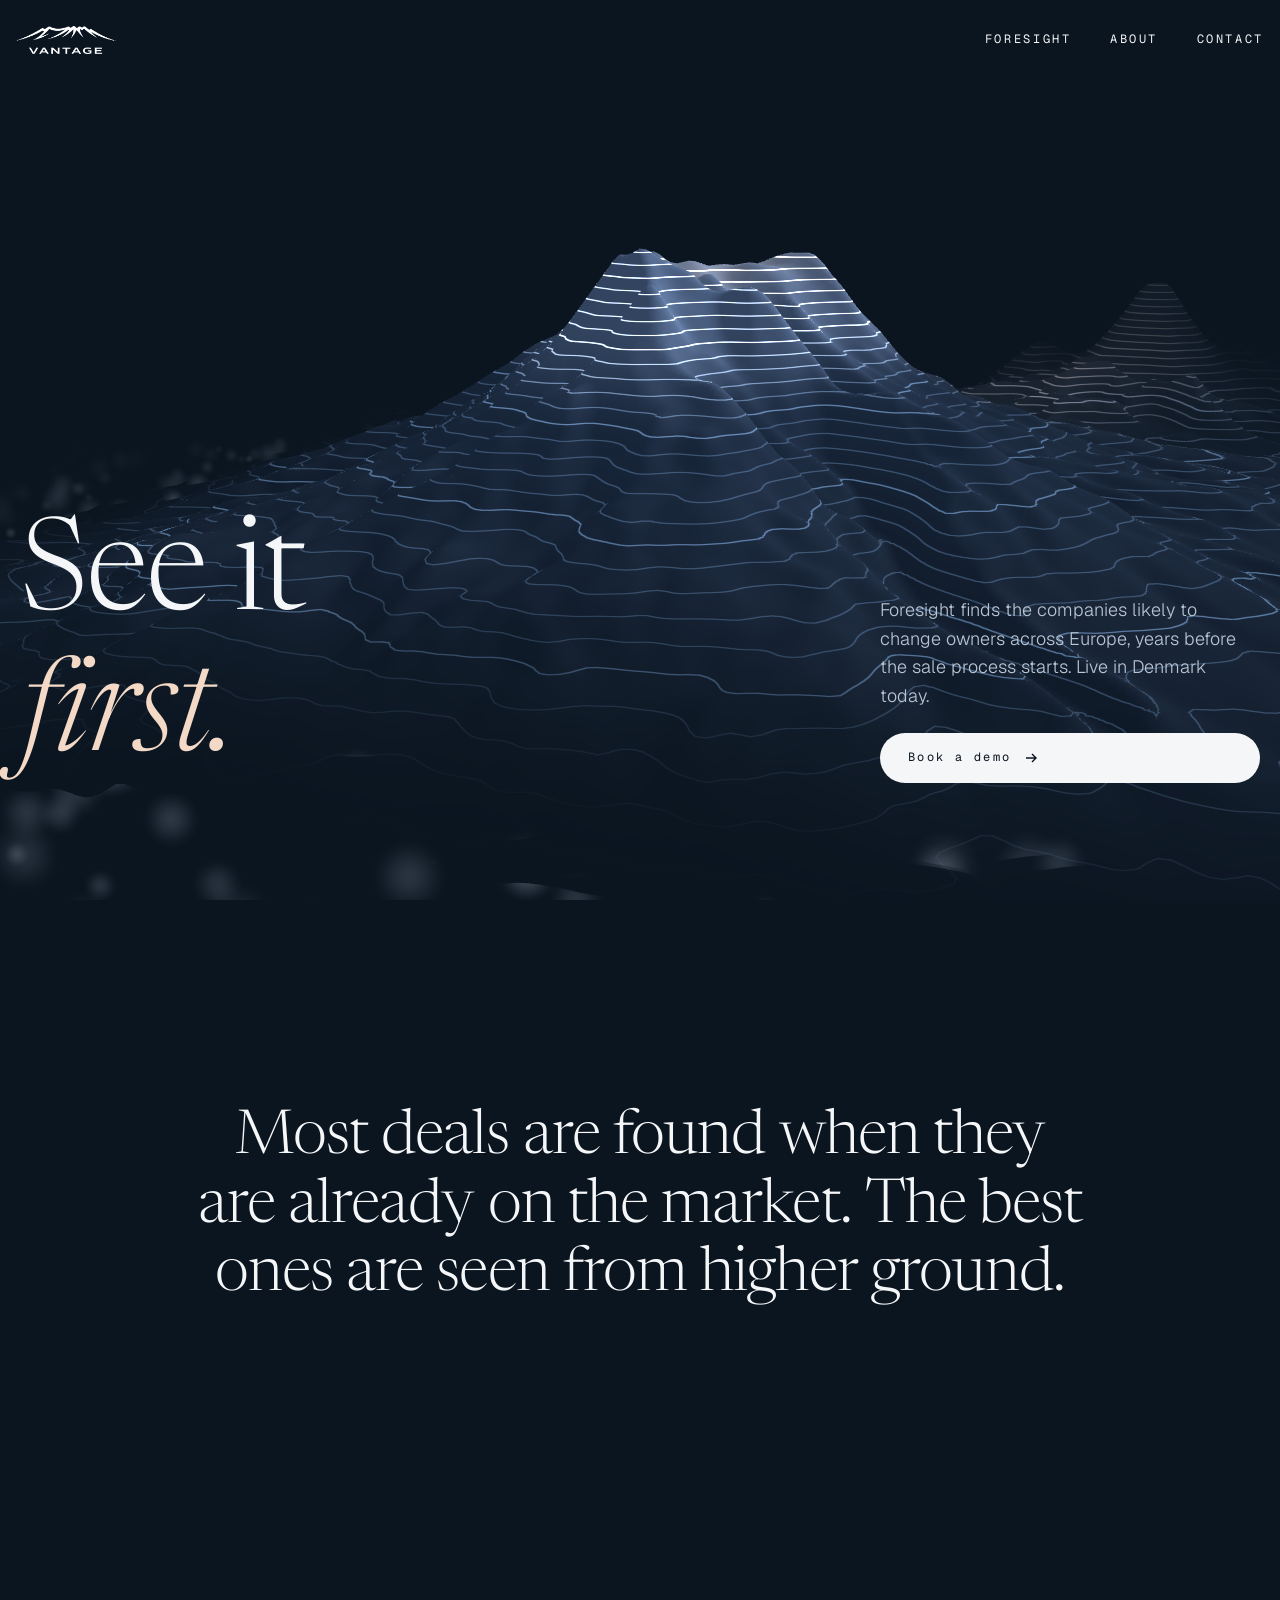
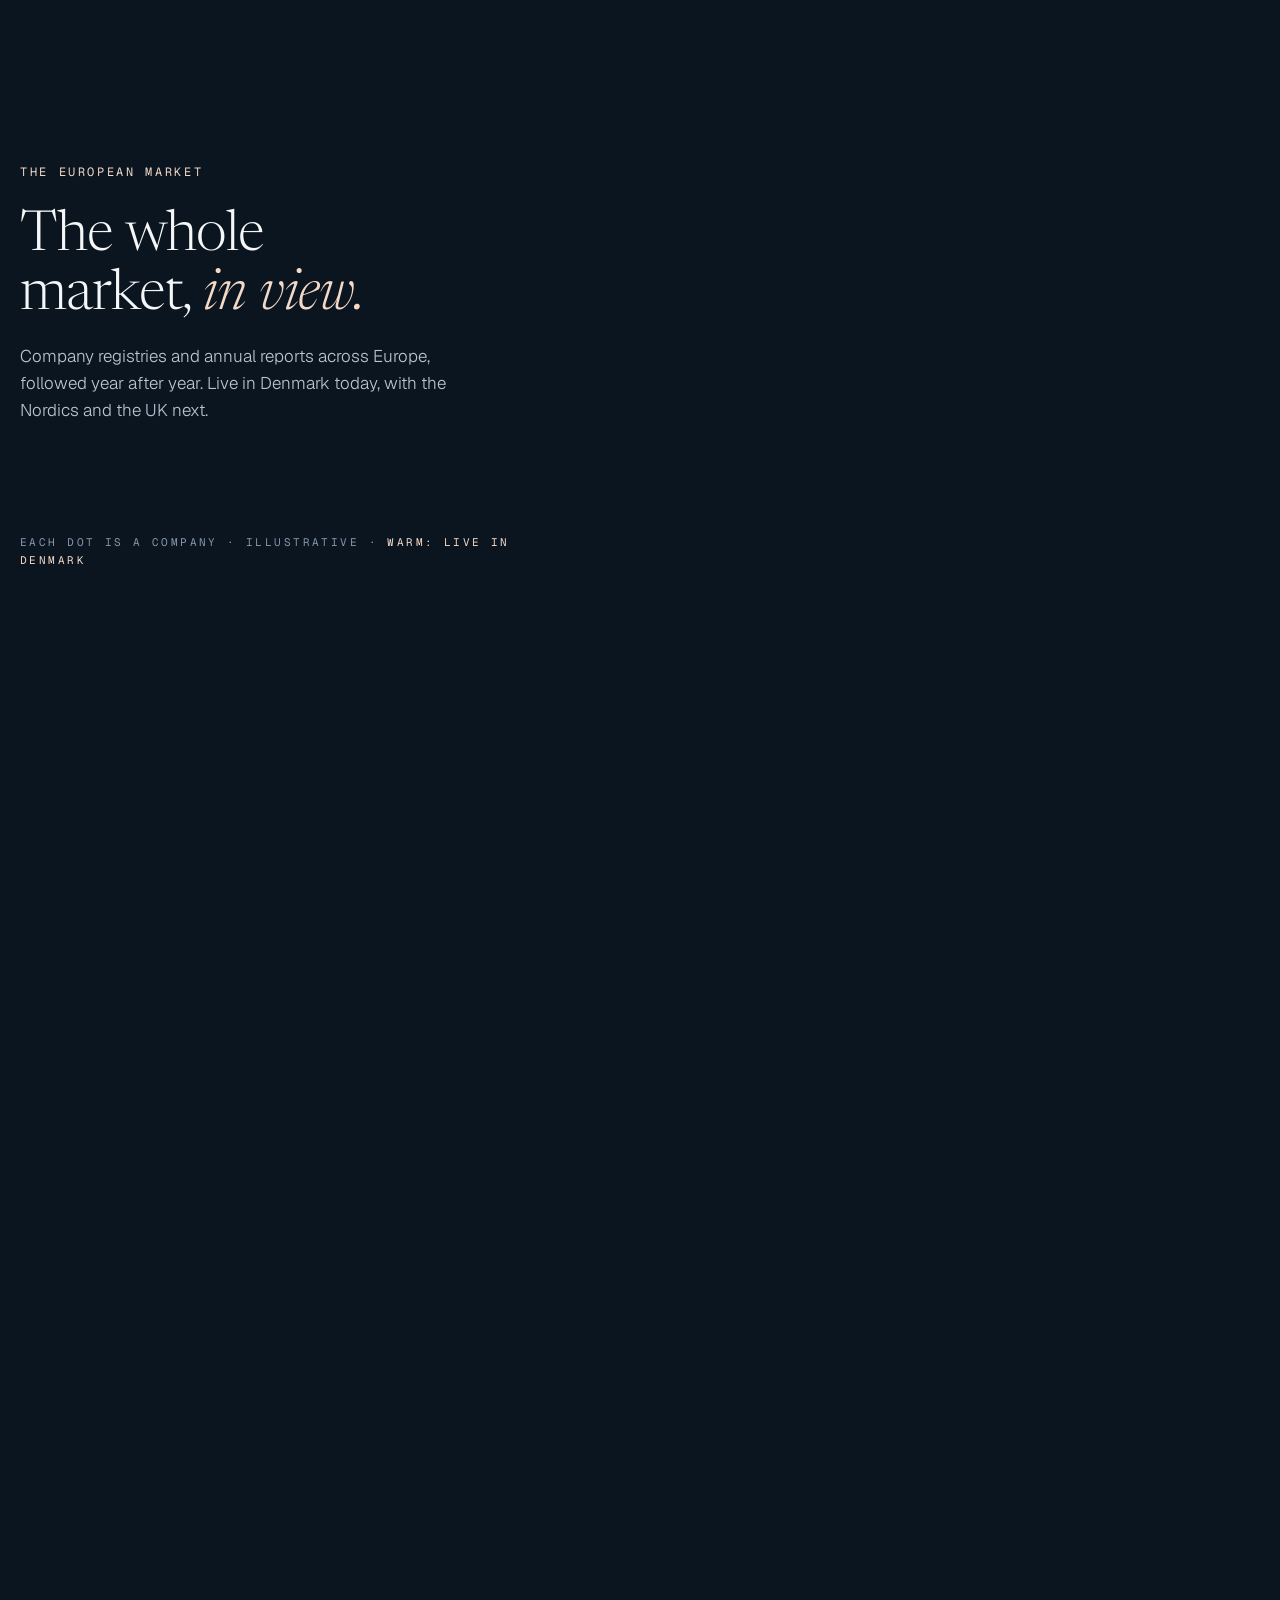
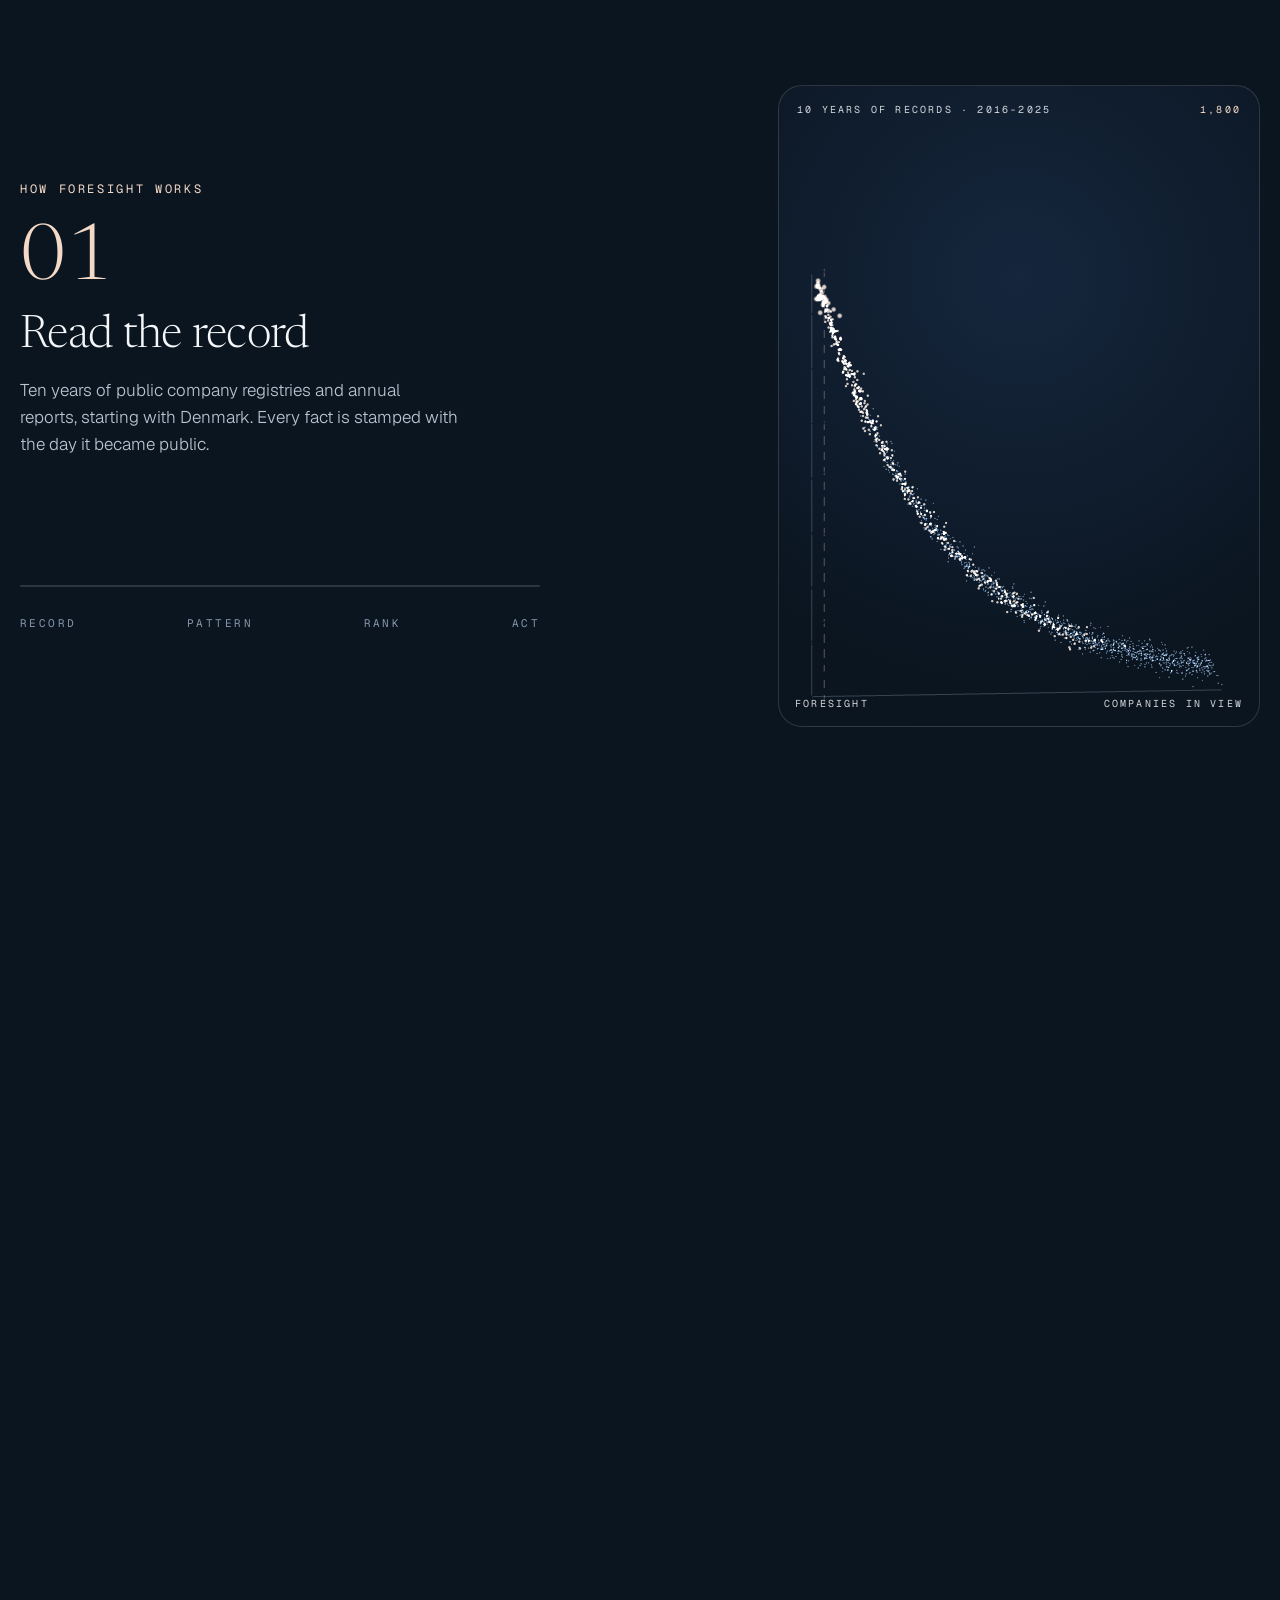
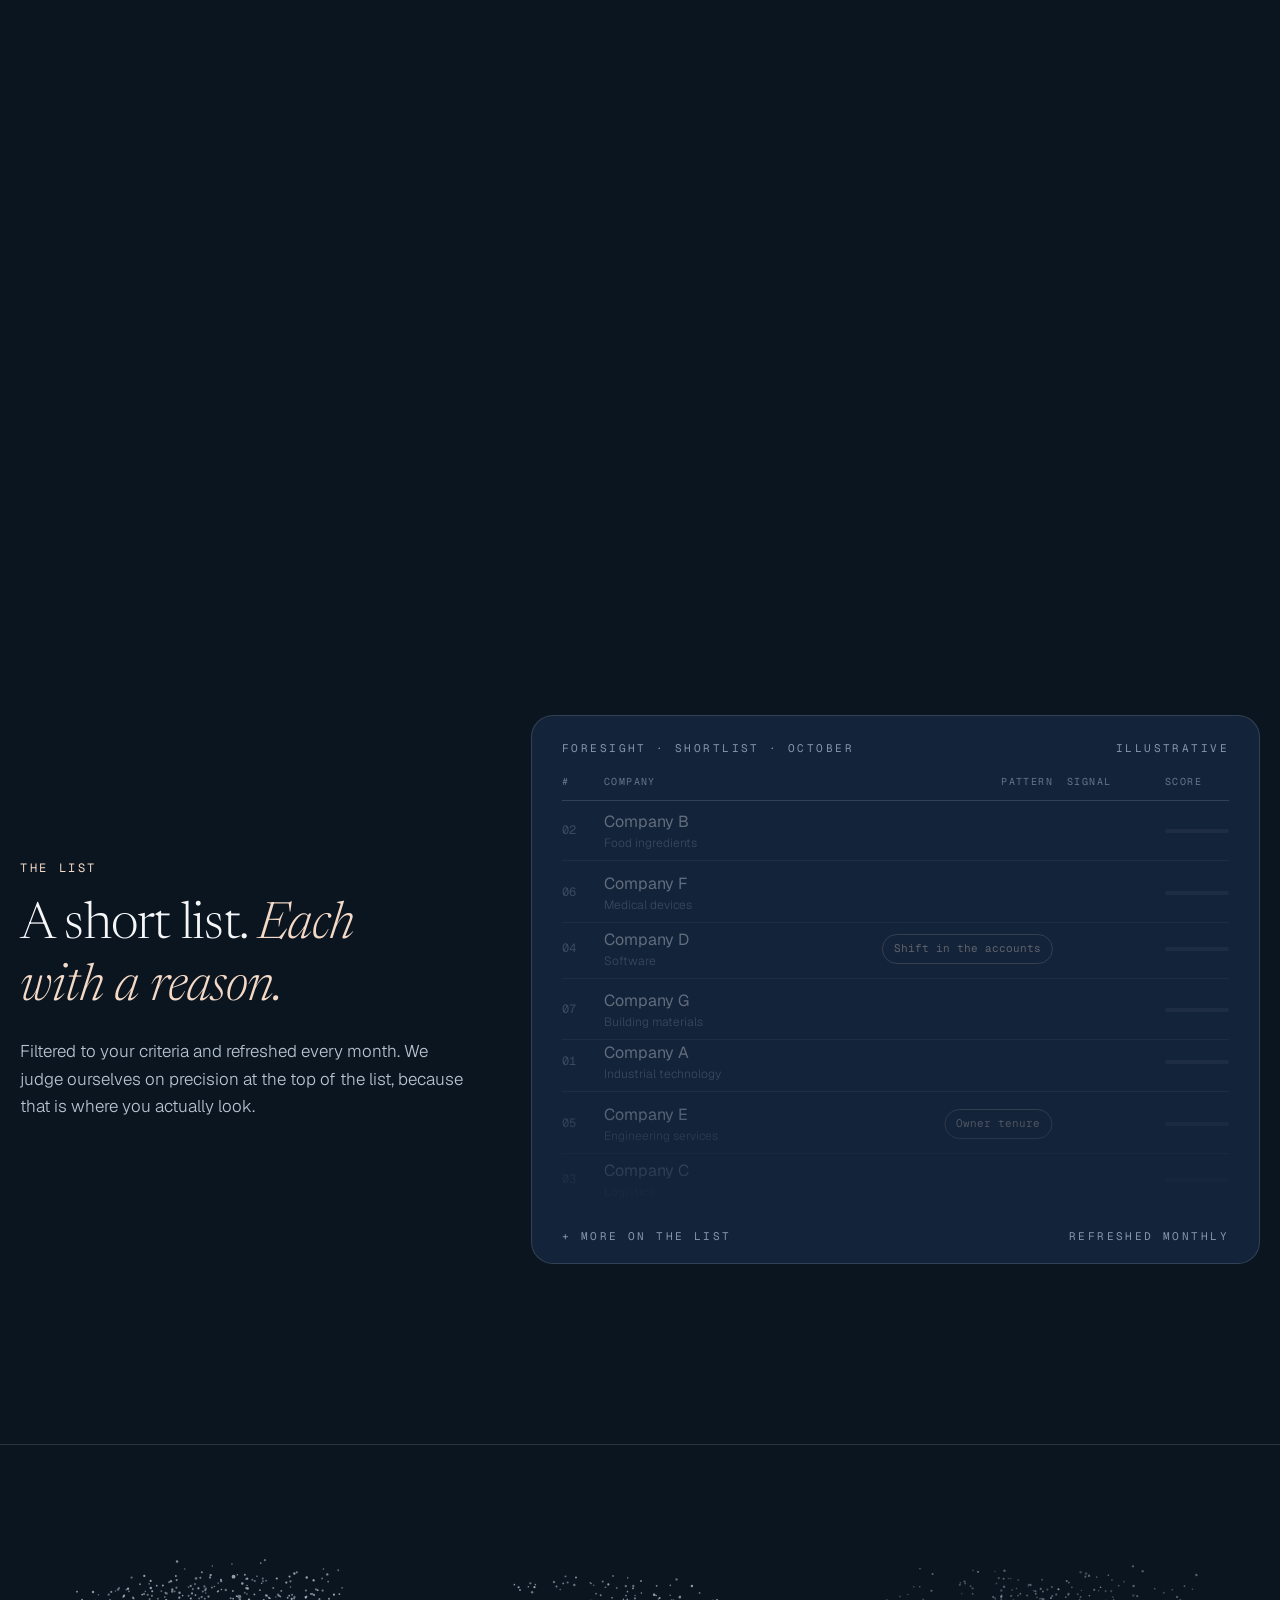
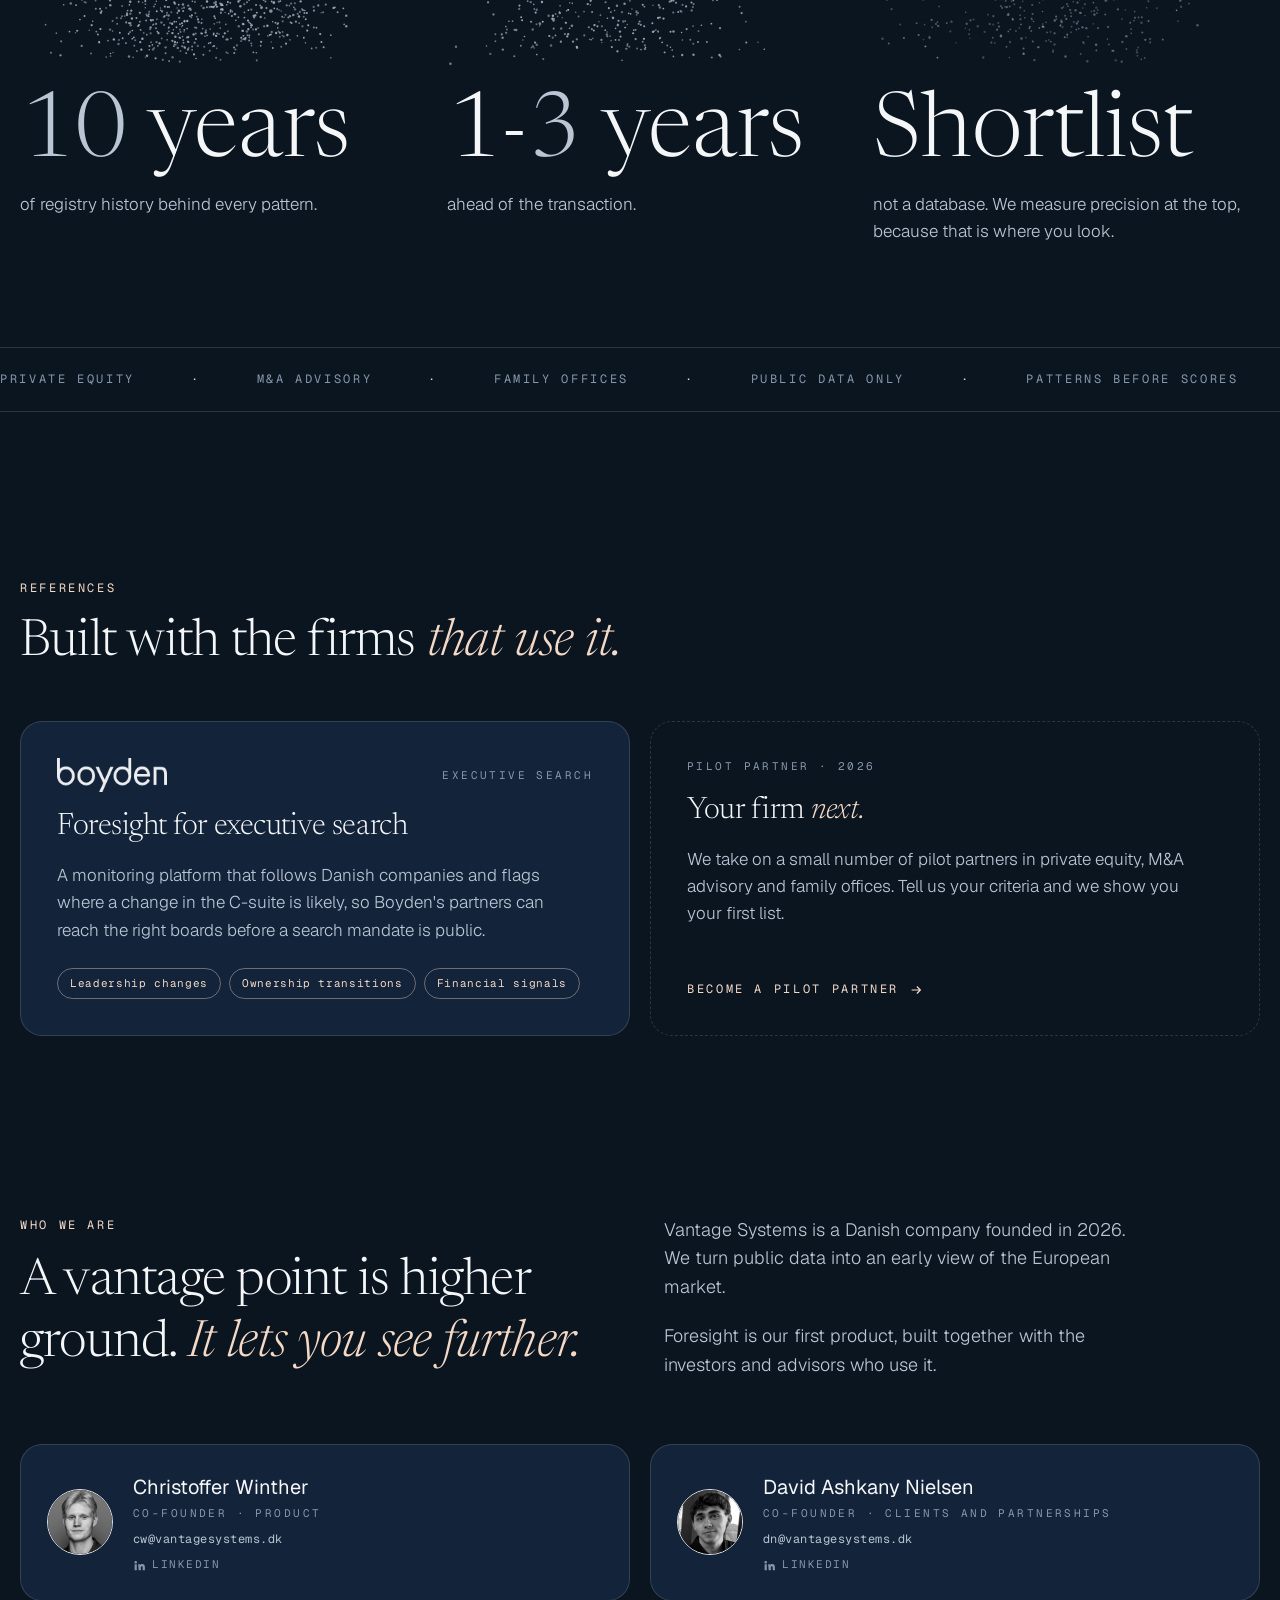
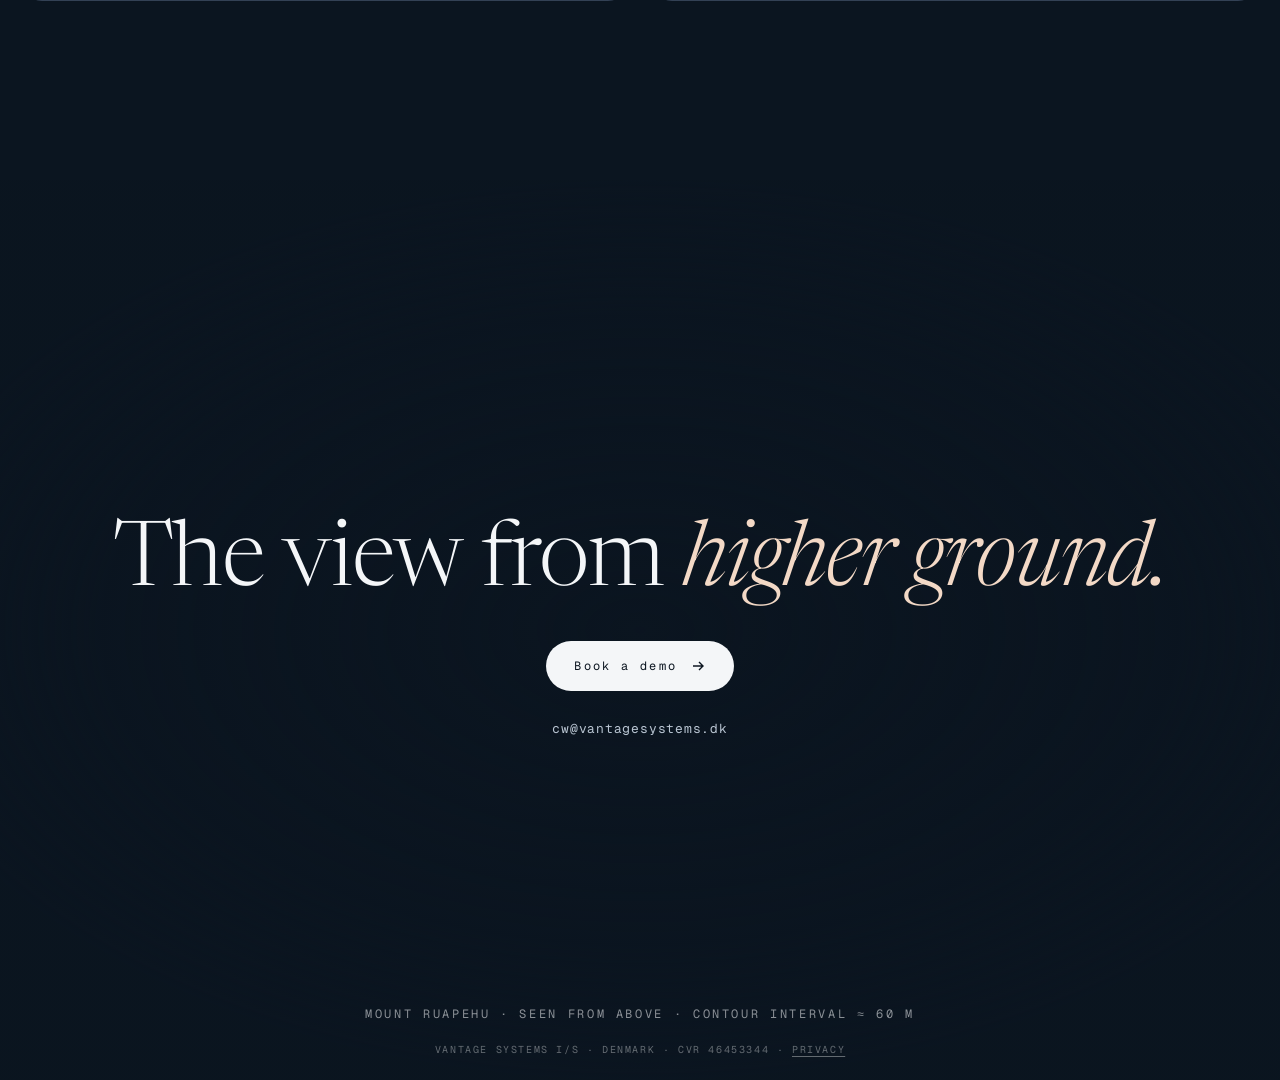
==== commit f2dede7a: "Shortlist wording, no fixed 25" ====
--- a/index.html
+++ b/index.html
@@ -329,15 +329,15 @@
       <div class="step-stack">
         <div class="step"><span class="n">01</span><h3>Read the record</h3><p>Ten years of public company registries and annual reports, starting with Denmark. Every fact is stamped with the day it became public.</p></div>
         <div class="step"><span class="n">02</span><h3>Name the pattern</h3><p>Owner tenure, board changes, new holding structures, shifts in the accounts. Patterns you can read, not black-box scores.</p></div>
-        <div class="step"><span class="n">03</span><h3>Rank what matters</h3><p>Every company weighed against your criteria. We measure ourselves on precision in the top 25.</p></div>
+        <div class="step"><span class="n">03</span><h3>Rank what matters</h3><p>Every company weighed against your criteria. We measure ourselves on precision at the top of the list.</p></div>
         <div class="step"><span class="n">04</span><h3>Act early</h3><p>A short list of companies likely to change owners within one to three years, before anyone else is looking.</p></div>
       </div>
       <div class="prog"><i id="progBar"></i></div>
       <div class="prog-l mono"><span>Record</span><span>Pattern</span><span>Rank</span><span>Act</span></div>
     </div>
-    <div class="window" id="win" role="img" aria-label="Animated diagram: thousands of companies across ten years of records, grouped into patterns, ranked, and narrowed to a top 25 shortlist">
+    <div class="window" id="win" role="img" aria-label="Animated diagram: thousands of companies across ten years of records, grouped into patterns, ranked, and narrowed to a shortlist">
       <canvas id="proc"></canvas>
-      <div class="phase mono"><div class="phase-lab" id="phaseLab"><span>10 years of records · 2016-2025</span><span>Patterns emerge</span><span>Ranked by likelihood</span><span>Top 25 · act within 1-3 years</span></div><b id="phaseN">1,800</b></div>
+      <div class="phase mono"><div class="phase-lab" id="phaseLab"><span>10 years of records · 2016-2025</span><span>Patterns emerge</span><span>Ranked by likelihood</span><span>Shortlist · act within 1-3 years</span></div><b id="phaseN">1,800</b></div>
       <div class="tag mono"><span>Foresight</span><span id="phaseUnit">Companies in view</span></div>
     </div>
   </div>
@@ -347,12 +347,12 @@
   <div class="inner">
     <div class="list-copy">
       <span class="mono eyebrow">The list</span>
-      <h2>Twenty-five names. <em>Each with a reason.</em></h2>
-      <p>Filtered to your criteria and refreshed every month. We judge ourselves on precision in the top 25, because that is where you actually look.</p>
+      <h2>A short list. <em>Each with a reason.</em></h2>
+      <p>Filtered to your criteria and refreshed every month. We judge ourselves on precision at the top of the list, because that is where you actually look.</p>
     </div>
     <div class="board" role="table" aria-label="Illustrative Foresight list">
       <span class="scan" aria-hidden="true"></span>
-      <div class="board-h mono"><span>Foresight · Top 25 · October</span><span>Illustrative</span></div>
+      <div class="board-h mono"><span>Foresight · Shortlist · October</span><span>Illustrative</span></div>
       <div class="board-cols mono" role="row"><span>#</span><span>Company</span><span class="c3" style="justify-self:start">Pattern</span><span class="c4">Signal</span><span>Score</span></div>
       <div class="rows" id="rows">
         <div class="row" role="row"><span class="i" role="cell">01</span><span class="nm" role="cell"><b>Company A</b><small>Industrial technology</small></span><span class="chip" role="cell">Owner tenure</span><svg class="spark" viewBox="0 0 84 26" aria-hidden="true"><path d="M0.0 21.9 L9.2 21.3 L18.4 19.7 L27.6 21.6 L36.8 16.6 L46.0 16.7 L55.2 16.0 L64.4 10.0 L73.6 8.7 L82.8 5.4" pathLength="1"/><circle cx="82.8" cy="5.4" r="2.4"/></svg><span class="meter" role="cell" aria-label="Likelihood"><i style="width:95%"></i></span></div>
@@ -363,7 +363,7 @@
         <div class="row" role="row"><span class="i" role="cell">06</span><span class="nm" role="cell"><b>Company F</b><small>Medical devices</small></span><span class="chip" role="cell">Board change</span><svg class="spark" viewBox="0 0 84 26" aria-hidden="true"><path d="M0.0 20.3 L9.2 22.0 L18.4 19.5 L27.6 19.1 L36.8 19.7 L46.0 20.2 L55.2 16.6 L64.4 14.7 L73.6 13.6 L82.8 9.0" pathLength="1"/><circle cx="82.8" cy="9.0" r="2.4"/></svg><span class="meter" role="cell" aria-label="Likelihood"><i style="width:63%"></i></span></div>
         <div class="row" role="row"><span class="i" role="cell">07</span><span class="nm" role="cell"><b>Company G</b><small>Building materials</small></span><span class="chip" role="cell">New holding structure</span><svg class="spark" viewBox="0 0 84 26" aria-hidden="true"><path d="M0.0 22.3 L9.2 20.6 L18.4 21.9 L27.6 22.7 L36.8 18.2 L46.0 19.0 L55.2 17.8 L64.4 14.3 L73.6 12.8 L82.8 13.5" pathLength="1"/><circle cx="82.8" cy="13.5" r="2.4"/></svg><span class="meter" role="cell" aria-label="Likelihood"><i style="width:57%"></i></span></div>
       </div>
-      <div class="board-f mono"><span>+ 18 more on the list</span><span>Refreshed monthly</span></div>
+      <div class="board-f mono"><span>+ more on the list</span><span>Refreshed monthly</span></div>
     </div>
   </div>
 </section>
@@ -372,7 +372,7 @@
   <div class="inner">
     <div class="stat"><canvas class="sviz" data-shape="years" aria-hidden="true"></canvas><b><span class="count" data-to="10">10</span> years</b><span>of registry history behind every pattern.</span></div>
     <div class="stat"><canvas class="sviz" data-shape="window" aria-hidden="true"></canvas><b>1-<span class="count" data-to="3">3</span> years</b><span>ahead of the transaction.</span></div>
-    <div class="stat"><canvas class="sviz" data-shape="top" aria-hidden="true"></canvas><b>Top <span class="count" data-to="25">25</span></b><span>where we measure precision, because that is where you look.</span></div>
+    <div class="stat"><canvas class="sviz" data-shape="top" aria-hidden="true"></canvas><b>Shortlist</b><span>not a database. We measure precision at the top, because that is where you look.</span></div>
   </div>
 </section>
 
@@ -473,9 +473,9 @@
   }
   function pick(S){
     const cells=S.P.filter(p=>p.cell); cells.forEach(p=>{p.sel=false;p.warm=false;});
-    const chosen=[]; while(chosen.length<25){const p=cells[(Math.random()*cells.length)|0]; if(!p.sel){p.sel=true;chosen.push(p);}}
+    const chosen=[]; const want=12+((Math.random()*9)|0); while(chosen.length<want){const p=cells[(Math.random()*cells.length)|0]; if(!p.sel){p.sel=true;chosen.push(p);}}
     chosen.sort((a,b)=>a.gx-b.gx);
-    const sp=(S.W-8)/24;
+    const sp=(S.W-8)/Math.max(1,chosen.length-1);
     chosen.forEach((p,i)=>{p.warm=true;p.slot={x:4+i*sp,y:S.rowY};p.sdel=i*.03;});
     S.cycleStart=performance.now();
   }
@@ -888,13 +888,13 @@
   const steps=gsap.utils.toArray('.step');
   gsap.set(steps.slice(1),{opacity:0,y:30});
   const labs=gsap.utils.toArray('#phaseLab span'); const nEl=document.getElementById('phaseN'), uEl=document.getElementById('phaseUnit');
-  const counts=[[1800,'Companies in view'],[400,'Matching a pattern'],[1800,'Companies ranked'],[25,'On your shortlist']];
+  const counts=[[1800,'Companies in view'],[400,'Matching a pattern'],[1800,'Companies ranked'],[-1,'Your shortlist']];
   const ctr={v:1800};
   const tl=gsap.timeline({scrollTrigger:{trigger:'#how',start:'top top',end:'+=320%',scrub:1,pin:true,invalidateOnRefresh:true}});
   tl.to('#progBar',{scaleX:1,ease:'none',duration:4},0);
   if(proc) tl.to(proc,{p:3,ease:'none',duration:3.6},.2);
   for(let i=1;i<labs.length;i++){tl.to(labs[i-1],{opacity:0,y:-8,duration:.2},i-.1).to(labs[i],{opacity:1,y:0,duration:.2},i)
-    .to(ctr,{v:counts[i][0],duration:.35,onUpdate:()=>{nEl.textContent=Math.round(ctr.v).toLocaleString('en-US');},onStart:()=>{uEl.textContent=counts[i][1];},onReverseComplete:()=>{uEl.textContent=counts[i-1][1];}},i);}
+    .to(ctr,{v:counts[i][0]<0?1800:counts[i][0],duration:.35,onUpdate:function(){nEl.textContent=(counts[i][0]<0&&this.progress()>.02)?'':Math.round(ctr.v).toLocaleString('en-US');},onStart:()=>{uEl.textContent=counts[i][1];},onReverseComplete:()=>{uEl.textContent=counts[i-1][1];}},i);}
   for(let i=1;i<steps.length;i++){tl.to(steps[i-1],{opacity:0,y:-30,duration:.25},i-.15).to(steps[i],{opacity:1,y:0,duration:.25},i-.05);}
 
   // the list sorts itself into rank as you scroll
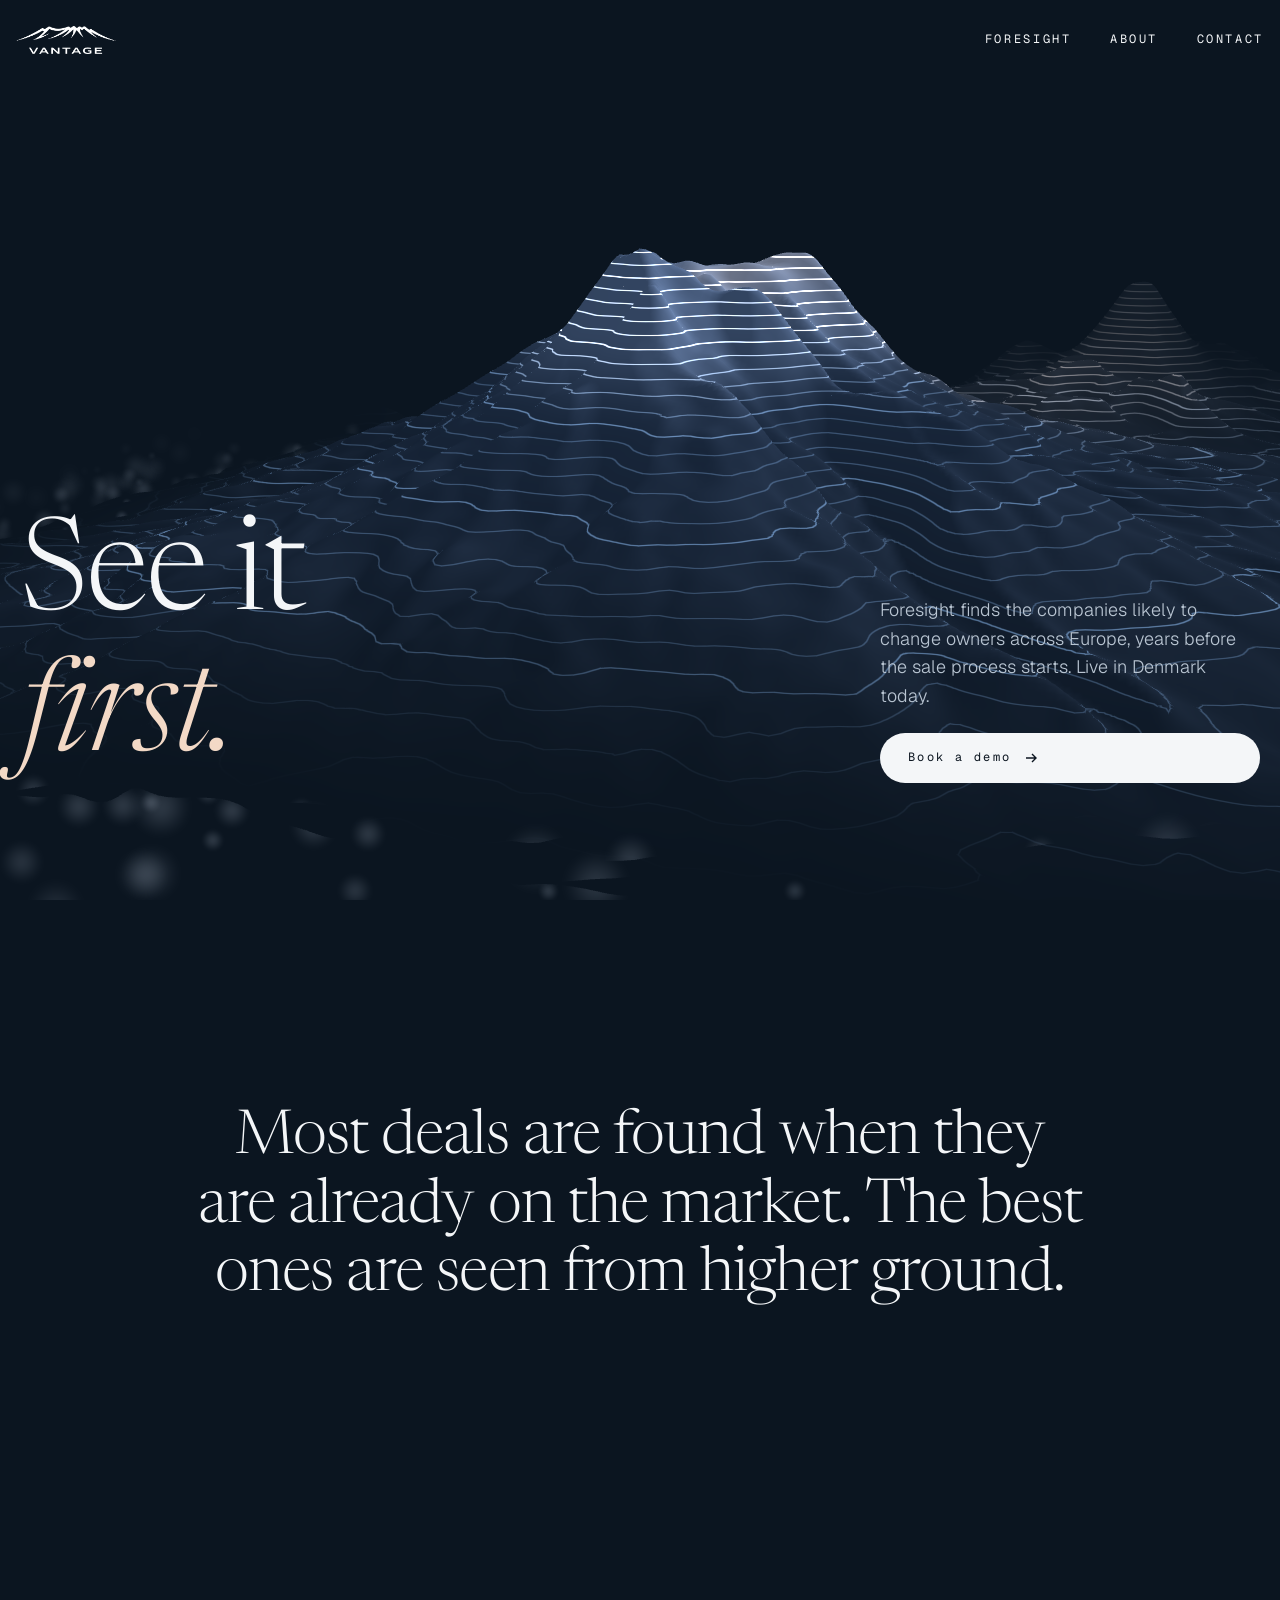
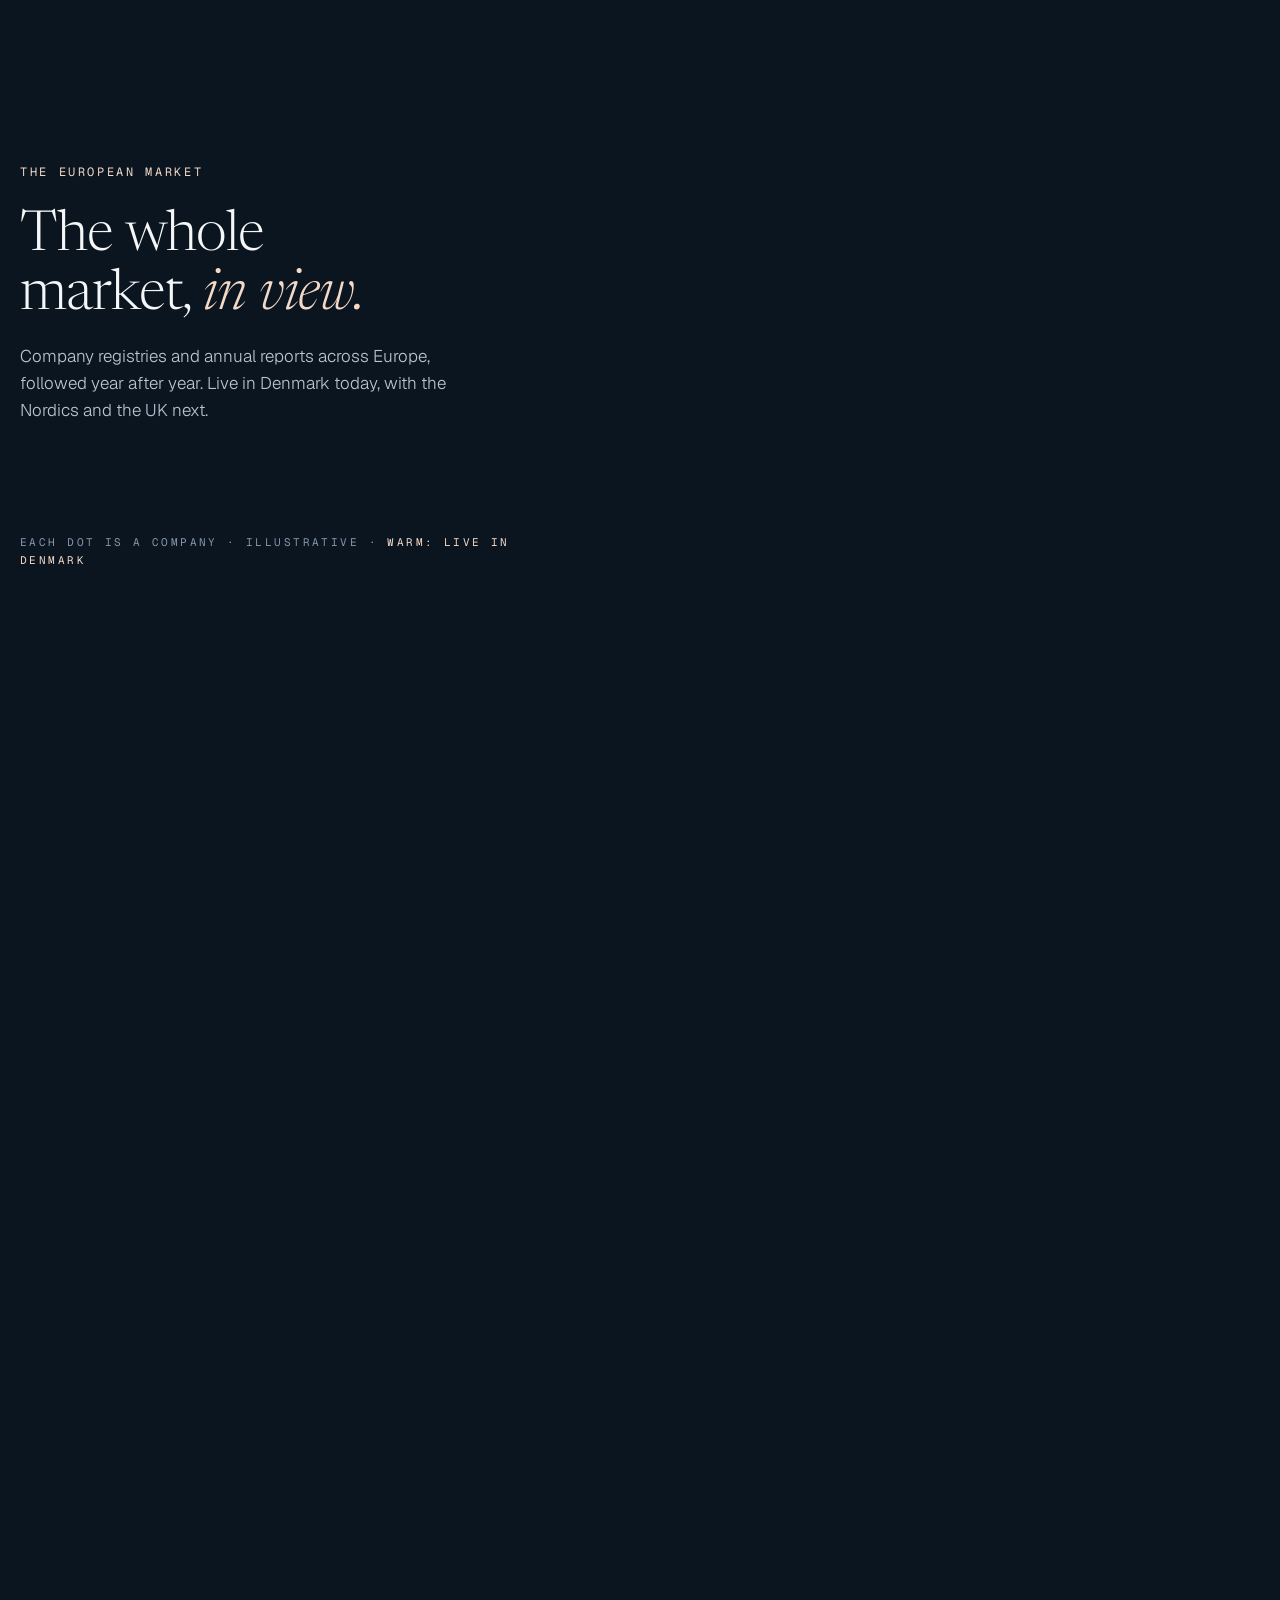
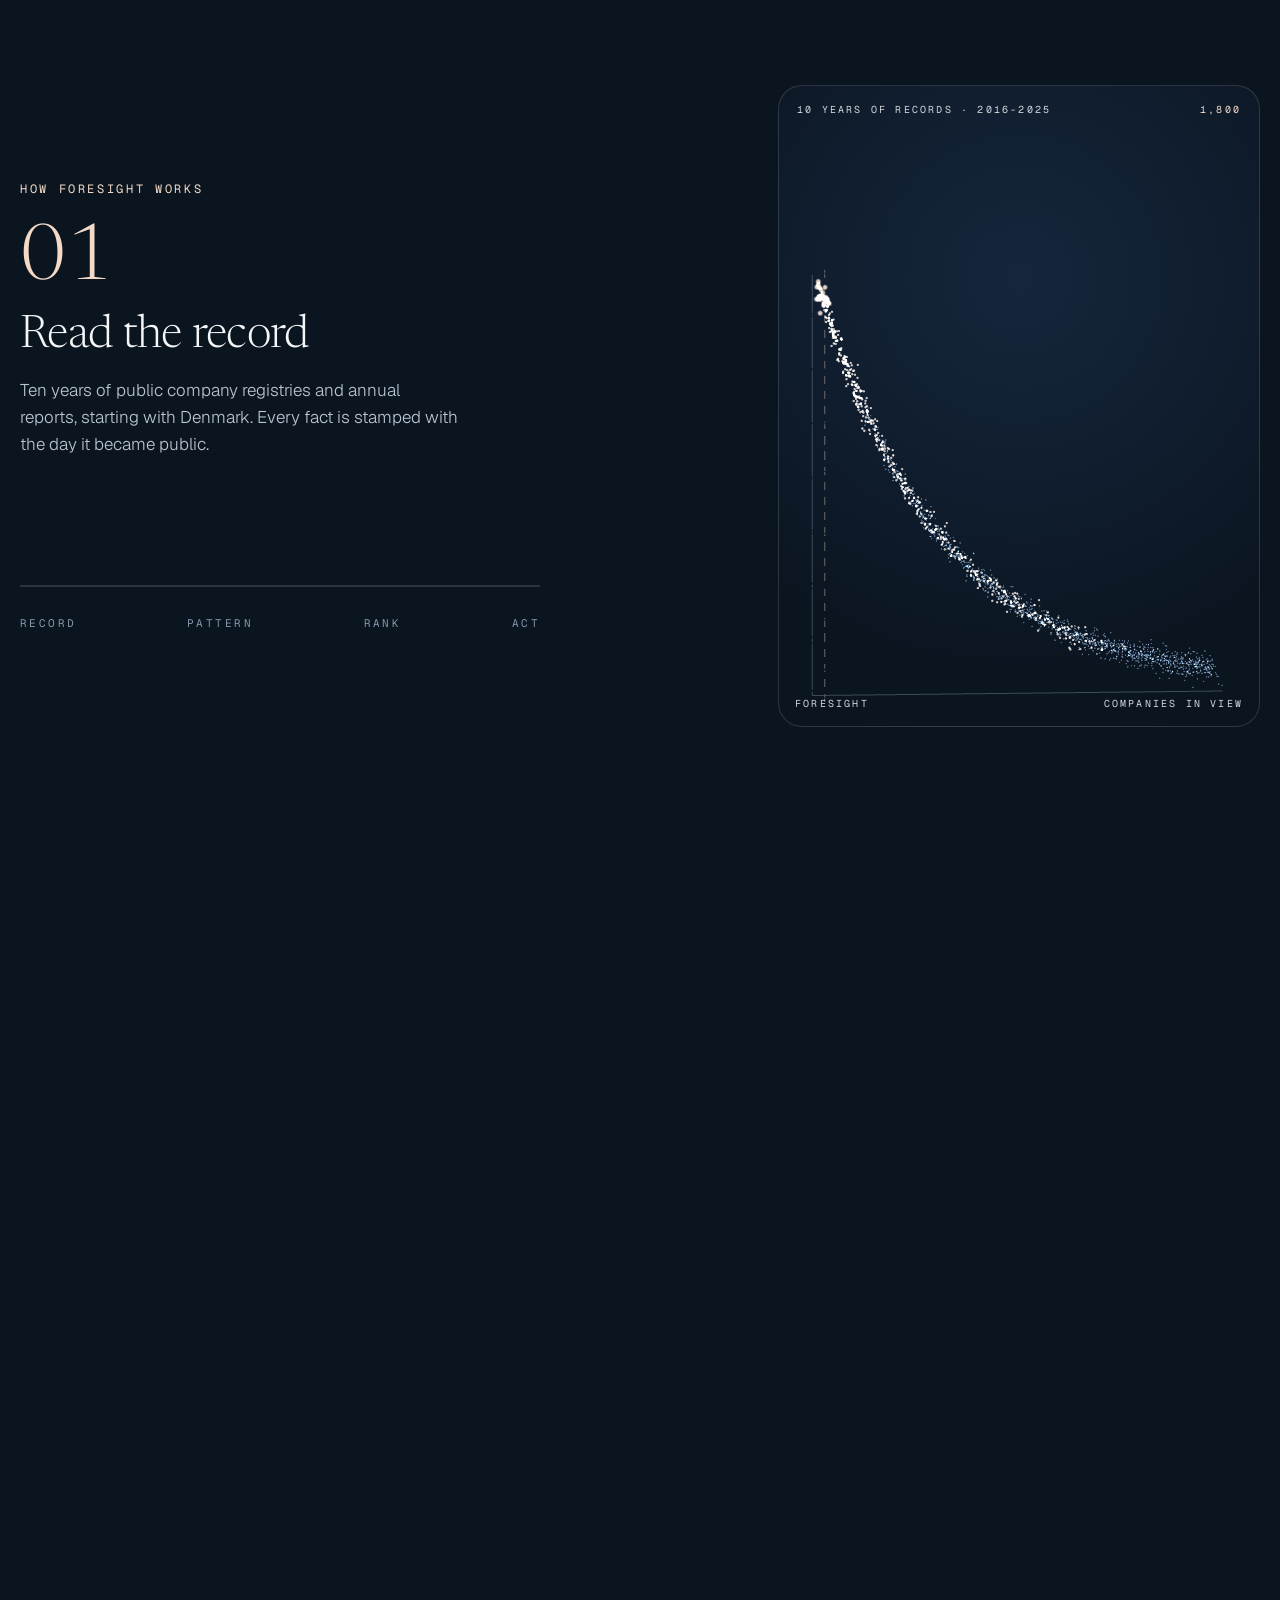
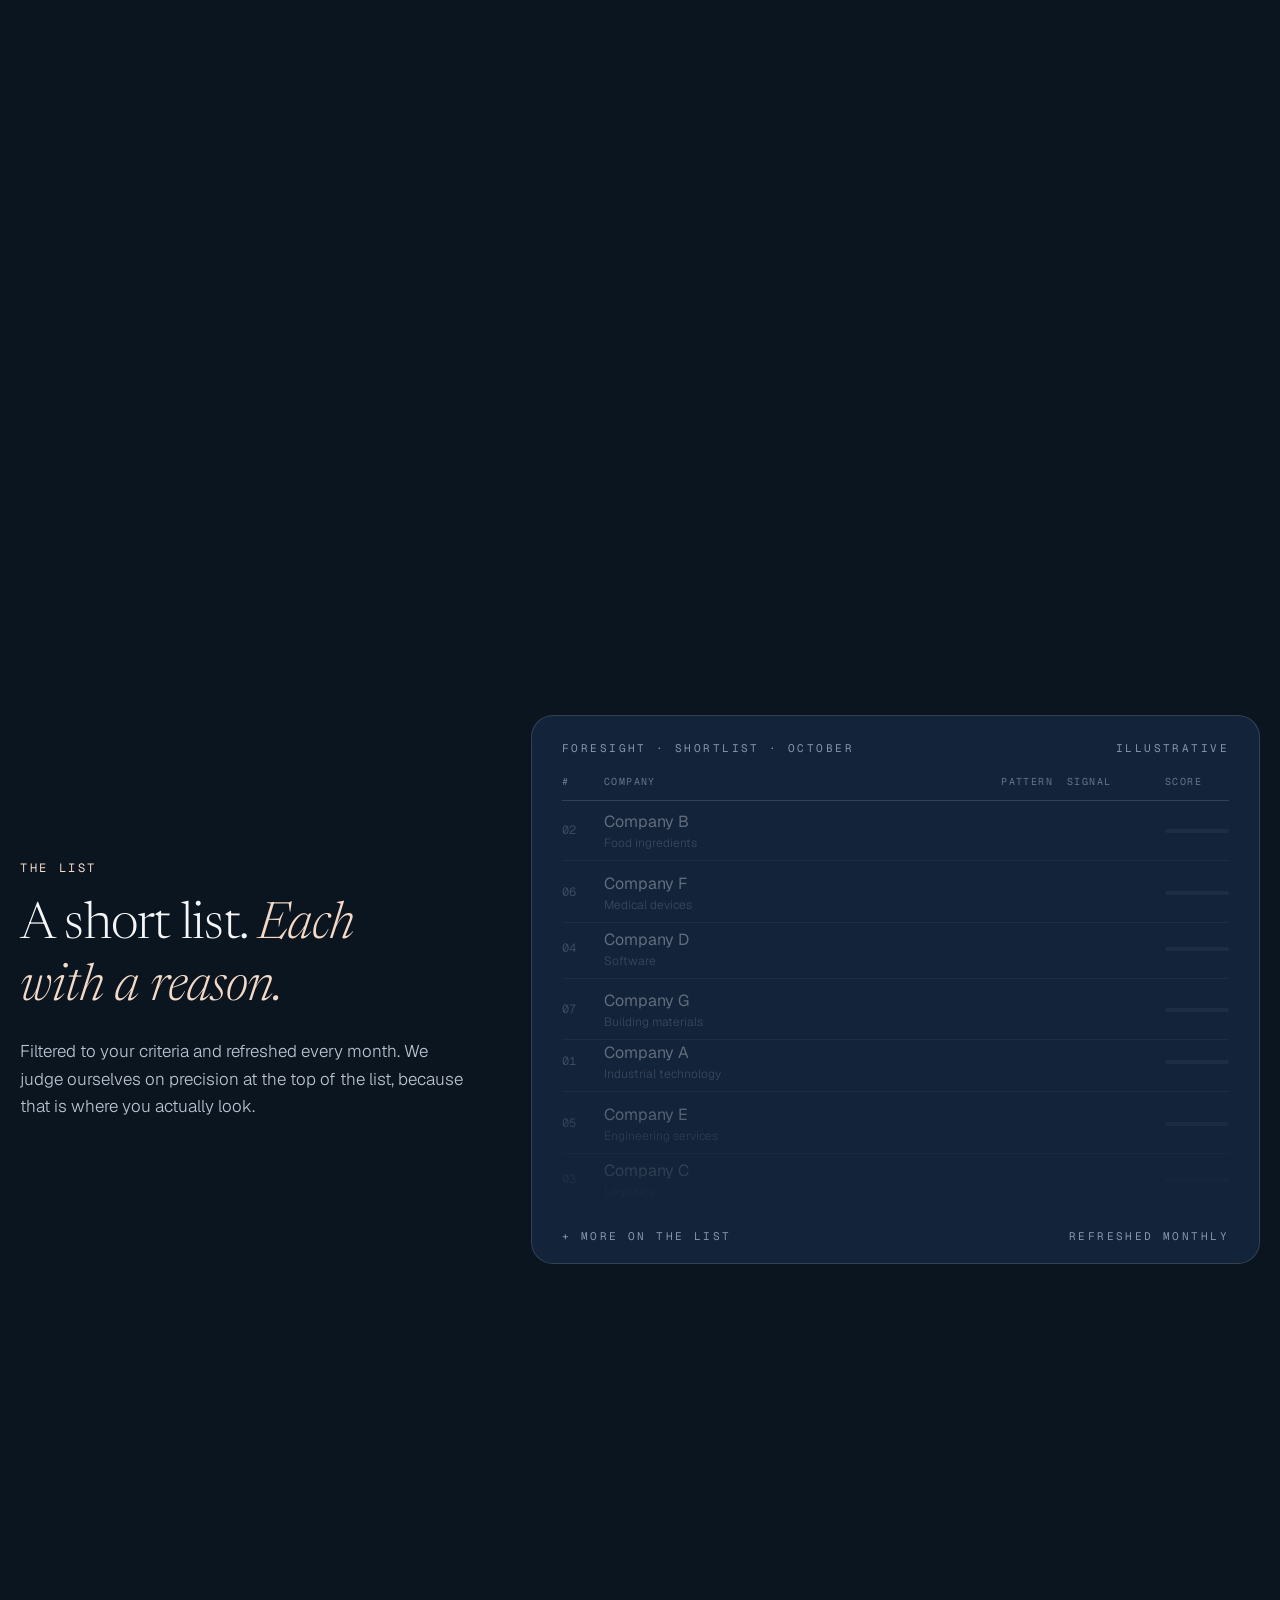
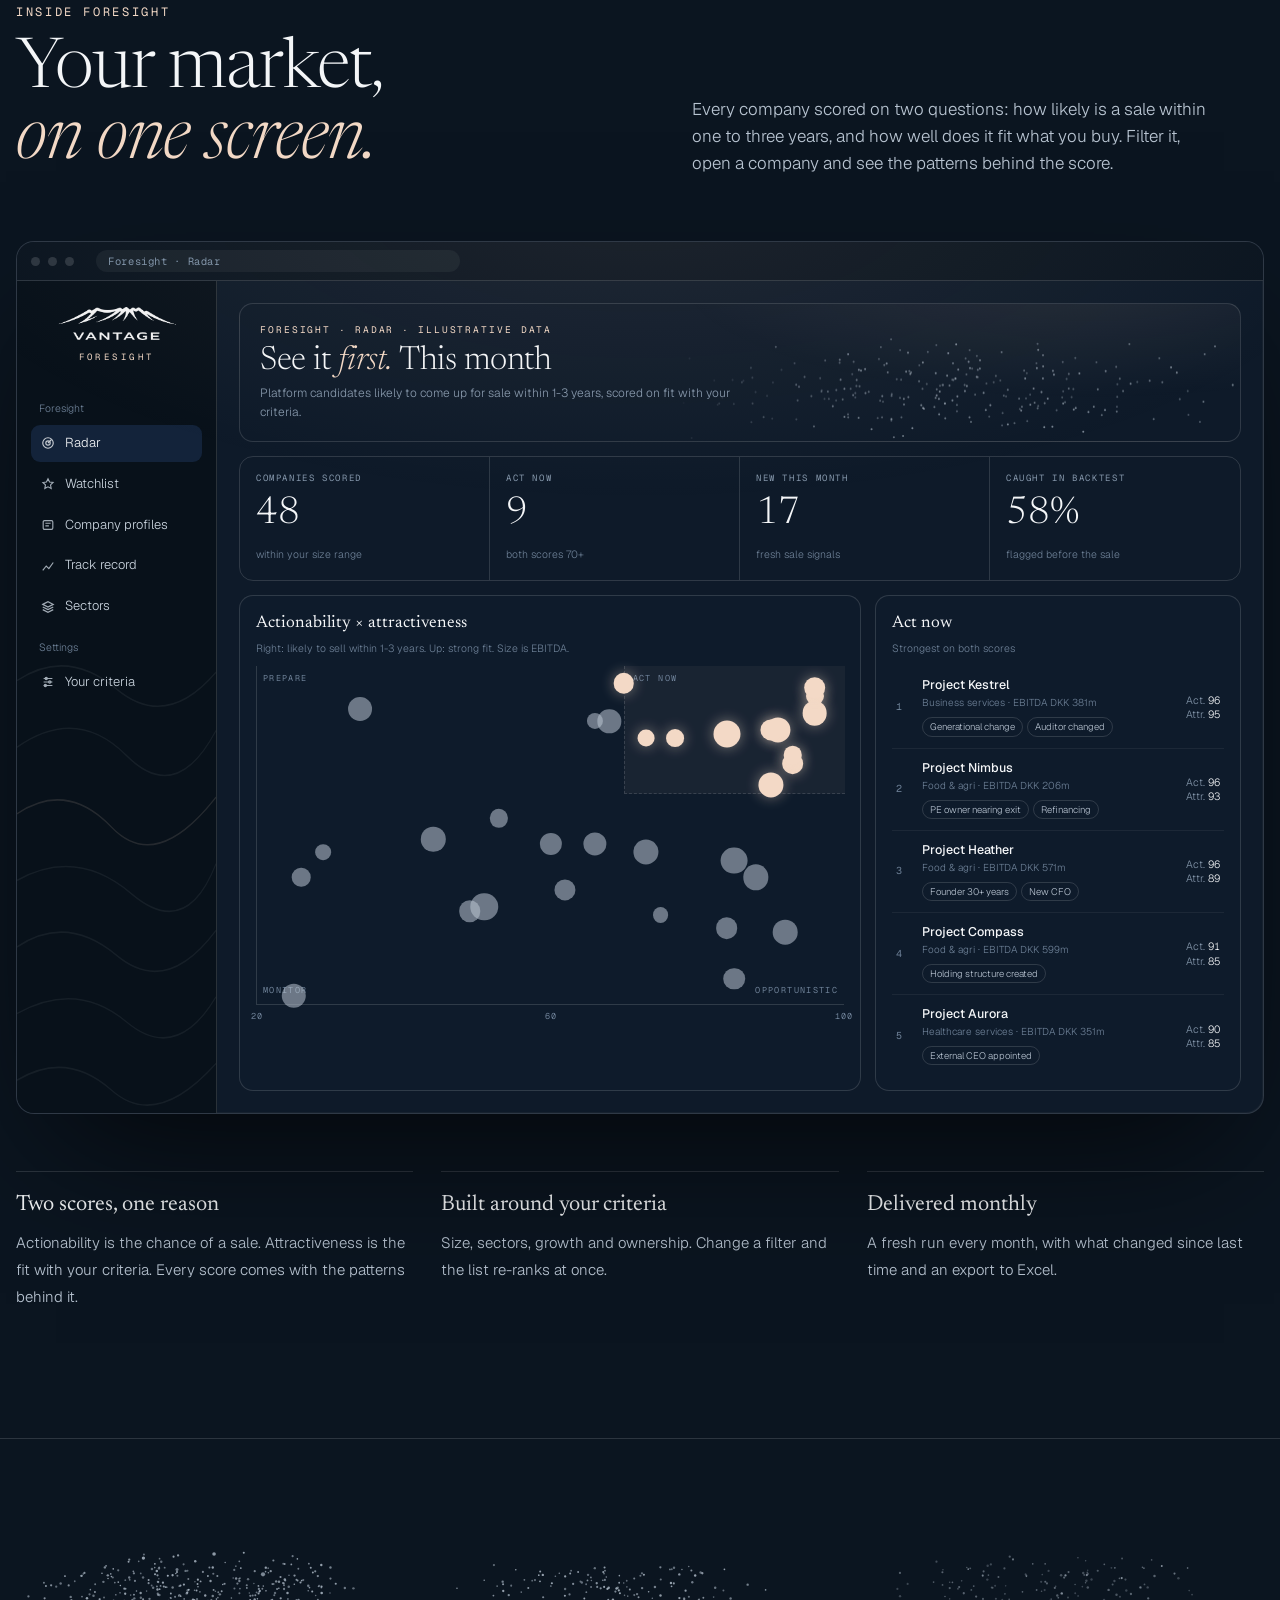
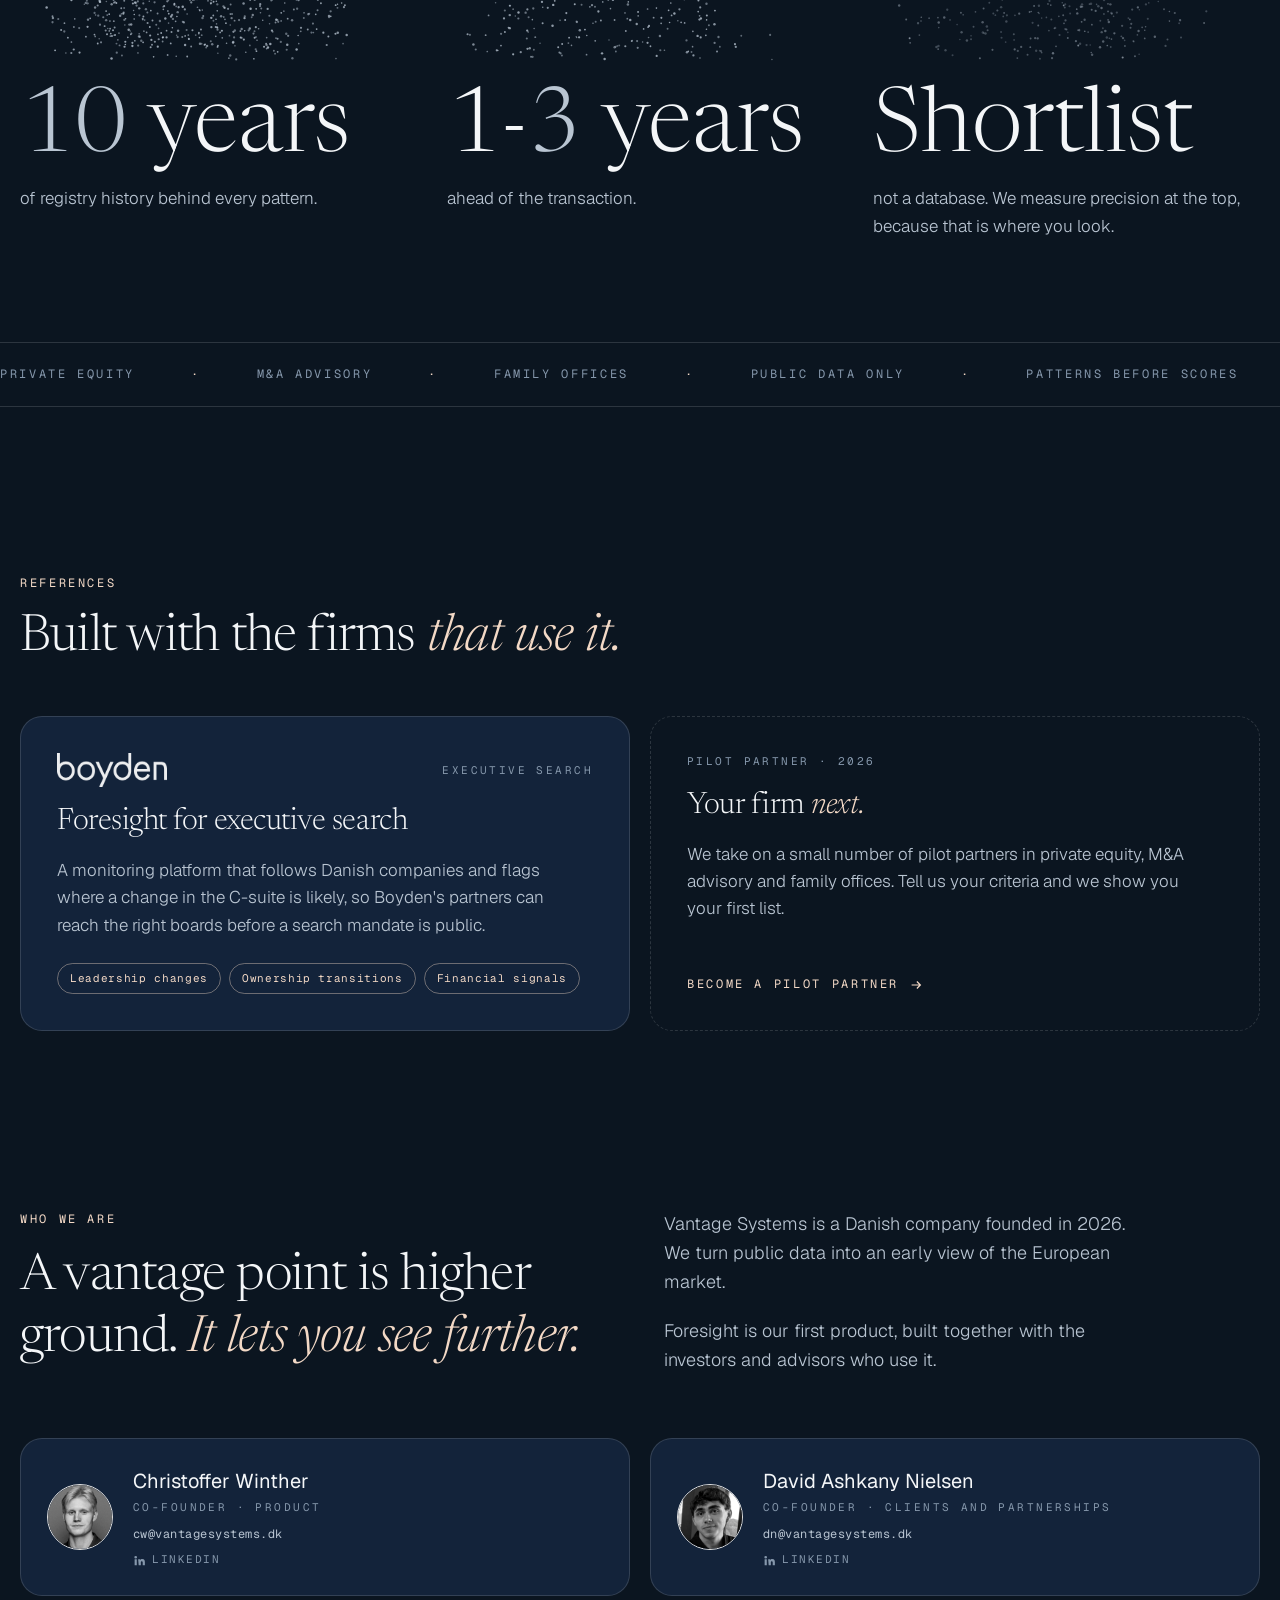
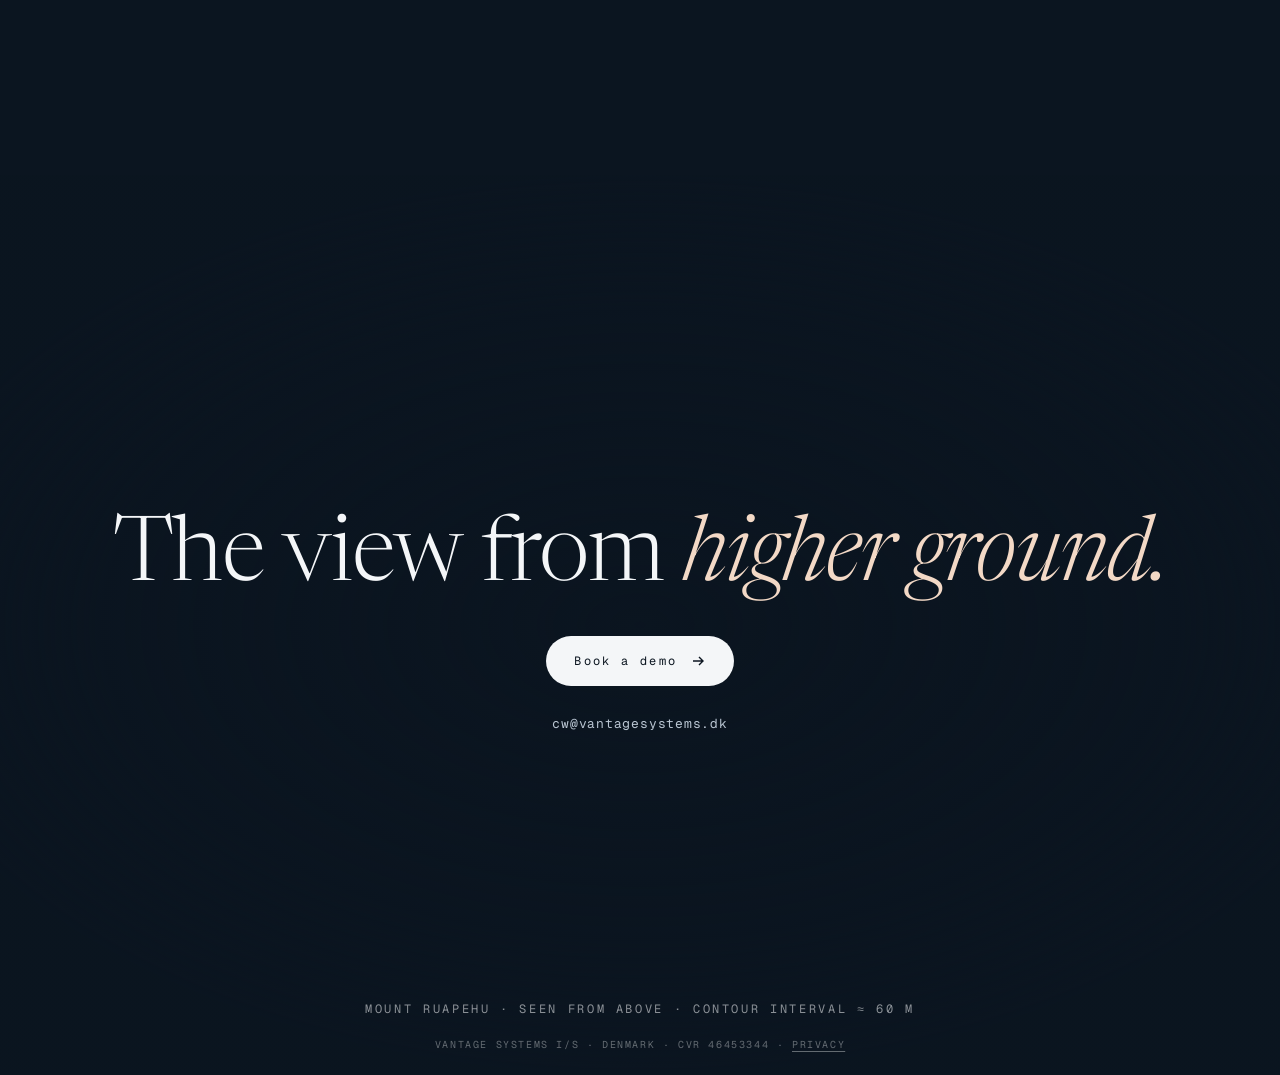
==== commit 48695dd9: "Add product showcase: live Foresight radar" ====
--- a/index.html
+++ b/index.html
@@ -278,6 +278,71 @@
 @keyframes draw{to{stroke-dashoffset:0}}
 @media (max-width:560px){.demo-in{padding:28px 20px 22px}.demo .row2{grid-template-columns:1fr}.fld{margin-bottom:12px}.fld textarea{min-height:60px}.demo p.lede{margin-bottom:14px}}
 @media (prefers-reduced-motion:reduce){.demo[open],.demo[open]::backdrop{animation:none}}
+/* product showcase */
+.product{padding-block:clamp(96px,12vw,170px) clamp(80px,10vw,140px);position:relative}
+.product-head{display:grid;grid-template-columns:minmax(0,1fr) minmax(0,.9fr);gap:40px;align-items:end;margin-bottom:clamp(36px,5vw,64px)}
+.product-head h2{font-size:clamp(40px,5.4vw,80px);line-height:1.02;margin:12px 0 0}
+.product-head p{color:var(--mist);margin:0;max-width:520px}
+.stage{perspective:1800px;perspective-origin:50% 0%}
+.frame{position:relative;border-radius:18px;border:1px solid var(--line);background:#0E1A29;box-shadow:0 60px 140px -40px rgba(0,0,0,.75),0 0 0 1px rgba(243,217,198,.04) inset;overflow:hidden;transform-origin:50% 0%;will-change:transform}
+.frame::after{content:"";position:absolute;inset:-40% -10% auto;height:70%;background:radial-gradient(closest-side,rgba(243,217,198,.08),transparent);pointer-events:none}
+.f-bar{display:flex;align-items:center;gap:8px;height:38px;padding:0 14px;border-bottom:1px solid var(--line);background:#0B1520}
+.f-bar i{width:9px;height:9px;border-radius:50%;background:rgba(244,246,248,.14)}
+.f-url{margin-left:14px;flex:0 1 340px;height:22px;border-radius:999px;background:rgba(244,246,248,.05);font-family:var(--f-mono);font-size:10.5px;letter-spacing:.06em;color:#7F93A8;display:flex;align-items:center;padding:0 12px}
+.f-body{display:grid;grid-template-columns:200px minmax(0,1fr);min-height:560px}
+.f-side{background:#08111A;border-right:1px solid var(--line);padding:22px 14px;display:flex;flex-direction:column;gap:4px;position:relative;overflow:hidden}
+.f-side img{width:118px;margin:4px auto 6px;display:block;opacity:.95}
+.f-side .tag{font-family:var(--f-mono);font-size:9px;letter-spacing:.38em;color:var(--glow);text-align:center;margin-bottom:22px}
+.f-side .grp{font-size:10.5px;color:#6E8197;margin:10px 8px 4px}
+.f-nav{display:flex;align-items:center;gap:10px;font-size:13px;color:#C9D3DD;padding:8px 10px;border-radius:9px}
+.f-nav.on{background:#13233A;color:var(--snow)}
+.f-nav svg{width:14px;height:14px;opacity:.8}
+.f-side svg.topo{position:absolute;inset:auto 0 0 0;width:100%;height:60%;opacity:.5;pointer-events:none}
+.f-main{padding:22px;display:flex;flex-direction:column;gap:14px;min-width:0}
+.f-hero{position:relative;border:1px solid var(--line);border-radius:14px;padding:18px 20px;overflow:hidden;background:radial-gradient(600px 180px at 85% -30px,rgba(243,217,198,.08),transparent 70%)}
+.f-hero canvas{position:absolute;right:0;bottom:0;width:58%;height:80%;-webkit-mask-image:linear-gradient(90deg,transparent,#000 35%);mask-image:linear-gradient(90deg,transparent,#000 35%)}
+.f-hero .ey{font-family:var(--f-mono);font-size:9.5px;letter-spacing:.2em;color:var(--glow);text-transform:uppercase}
+.f-hero h3{font-family:var(--f-display);font-weight:300;font-size:clamp(24px,2.6vw,36px);margin:8px 0 4px;line-height:1.05;position:relative}
+.f-hero h3 em{color:var(--glow)}
+.f-hero p{font-size:12px;color:#8597AB;margin:0;max-width:52%;position:relative}
+.f-kpis{display:grid;grid-template-columns:repeat(4,1fr);border:1px solid var(--line);border-radius:14px;overflow:hidden}
+.f-kpi{padding:14px 16px;border-right:1px solid var(--line)}
+.f-kpi:last-child{border-right:0}
+.f-kpi span{display:block;font-family:var(--f-mono);font-size:9px;letter-spacing:.18em;color:#8597AB;text-transform:uppercase}
+.f-kpi b{display:block;font-family:var(--f-display);font-weight:300;font-size:clamp(28px,3vw,42px);line-height:1;margin:10px 0 6px;font-variant-numeric:tabular-nums}
+.f-kpi small{font-size:10.5px;color:#6E8197}
+.f-grid{display:grid;grid-template-columns:minmax(0,1.7fr) minmax(0,1fr);gap:14px;min-height:0}
+.f-card{border:1px solid var(--line);border-radius:14px;padding:14px 16px;min-width:0;background:rgba(16,29,46,.6)}
+.f-card h4{font-family:var(--f-display);font-weight:400;font-size:17px;margin:0 0 2px}
+.f-card .sub{font-size:10.5px;color:#6E8197;margin-bottom:10px}
+.matrix{position:relative;aspect-ratio:16/9.2;border-left:1px solid var(--line);border-bottom:1px solid var(--line)}
+.matrix .q{position:absolute;left:62.5%;top:0;width:37.5%;height:37.5%;background:rgba(243,217,198,.045);border-left:1px dashed rgba(244,246,248,.14);border-bottom:1px dashed rgba(244,246,248,.14)}
+.matrix .ql{position:absolute;font-family:var(--f-mono);font-size:8.5px;letter-spacing:.16em;color:#6E8197}
+.matrix .dot{position:absolute;border-radius:50%;transform:translate(-50%,-50%) scale(0);background:rgba(185,197,210,.55);transition:box-shadow .25s,background .25s}
+.matrix .dot.hot{background:var(--glow);box-shadow:0 0 14px rgba(243,217,198,.45)}
+.matrix .dot:hover{box-shadow:0 0 0 4px rgba(243,217,198,.25);z-index:3}
+.matrix .ax{position:absolute;font-family:var(--f-mono);font-size:8.5px;color:#6E8197;letter-spacing:.1em}
+.mtip{position:absolute;pointer-events:none;background:#13233A;border:1px solid var(--line);border-radius:10px;padding:8px 10px;font-size:11px;white-space:nowrap;opacity:0;transform:translate(-50%,calc(-100% - 12px));transition:opacity .2s;z-index:5}
+.mtip b{font-weight:500;color:var(--snow)} .mtip span{color:#8597AB}
+.actnow{display:flex;flex-direction:column}
+.an{display:grid;grid-template-columns:16px minmax(0,1fr) auto;gap:10px;align-items:center;padding:9px 4px;border-bottom:1px solid rgba(244,246,248,.06)}
+.an:last-child{border-bottom:0}
+.an i{font-style:normal;font-family:var(--f-mono);font-size:10px;color:#6E8197}
+.an b{display:block;font-weight:500;font-size:12.5px}
+.an small{display:block;font-size:10px;color:#6E8197;white-space:nowrap;overflow:hidden;text-overflow:ellipsis}
+.an em{font-style:normal;font-size:10.5px;color:#8597AB;text-align:right;line-height:1.35;font-variant-numeric:tabular-nums}
+.an em u{text-decoration:none;color:var(--snow)}
+.sig{display:inline-block;font-size:9.5px;border:1px solid var(--line);border-radius:999px;padding:1px 7px;margin:4px 4px 0 0;color:#B9C5D2}
+.product-notes{display:grid;grid-template-columns:repeat(3,1fr);gap:28px;margin-top:clamp(36px,5vw,56px)}
+.product-notes div{border-top:1px solid var(--line);padding-top:16px}
+.product-notes b{display:block;font-family:var(--f-display);font-weight:400;font-size:22px;margin-bottom:6px}
+.product-notes span{color:var(--mist);font-size:15px}
+@media (max-width:980px){.f-body{grid-template-columns:1fr}.f-side{display:none}.product-head{grid-template-columns:1fr}}
+@media (max-width:760px){
+  .f-main{padding:12px;gap:10px}.f-kpis{grid-template-columns:repeat(2,1fr)}.f-kpi:nth-child(2){border-right:0}.f-kpi:nth-child(-n+2){border-bottom:1px solid var(--line)}
+  .f-grid{grid-template-columns:1fr}.f-hero p{max-width:100%}.f-hero canvas{width:100%;opacity:.45}.f-body{min-height:0}
+  .product-notes{grid-template-columns:1fr;gap:18px}.f-url{display:none}
+}
 </style>
 </head>
 <body>
@@ -368,6 +433,74 @@
   </div>
 </section>
 
+<section class="product wrap" id="product" aria-label="The product">
+  <div class="product-head">
+    <div>
+      <span class="mono eyebrow">Inside Foresight</span>
+      <h2>Your market, <em>on one screen.</em></h2>
+    </div>
+    <p>Every company scored on two questions: how likely is a sale within one to three years, and how well does it fit what you buy. Filter it, open a company and see the patterns behind the score.</p>
+  </div>
+  <div class="stage">
+    <div class="frame" id="pframe" role="img" aria-label="The Foresight radar screen with key figures, an opportunity matrix and a shortlist, shown with illustrative data">
+      <div class="f-bar" aria-hidden="true"><i></i><i></i><i></i><span class="f-url">Foresight · Radar</span></div>
+      <div class="f-body" aria-hidden="true">
+        <aside class="f-side">
+          <img src="logo.png" alt="">
+          <div class="tag">FORESIGHT</div>
+          <div class="grp">Foresight</div>
+          <div class="f-nav on"><svg viewBox="0 0 16 16" fill="none" stroke="currentColor" stroke-width="1.3"><circle cx="8" cy="8" r="6"/><circle cx="8" cy="8" r="2.5"/><path d="M8 8l4-4"/></svg>Radar</div>
+          <div class="f-nav"><svg viewBox="0 0 16 16" fill="none" stroke="currentColor" stroke-width="1.3"><path d="M8 2l1.8 3.7 4 .6-2.9 2.8.7 4L8 11.2 4.4 13l.7-4L2.2 6.3l4-.6z"/></svg>Watchlist</div>
+          <div class="f-nav"><svg viewBox="0 0 16 16" fill="none" stroke="currentColor" stroke-width="1.3"><rect x="2.5" y="3" width="11" height="10" rx="1.5"/><path d="M5 6h6M5 9h4"/></svg>Company profiles</div>
+          <div class="f-nav"><svg viewBox="0 0 16 16" fill="none" stroke="currentColor" stroke-width="1.3"><path d="M2 13l4-5 3 3 5-7"/></svg>Track record</div>
+          <div class="f-nav"><svg viewBox="0 0 16 16" fill="none" stroke="currentColor" stroke-width="1.3"><path d="M2 5l6-3 6 3-6 3zM2 8l6 3 6-3M2 11l6 3 6-3"/></svg>Sectors</div>
+          <div class="grp">Settings</div>
+          <div class="f-nav"><svg viewBox="0 0 16 16" fill="none" stroke="currentColor" stroke-width="1.3"><path d="M3 4h10M3 8h10M3 12h10"/><circle cx="6" cy="4" r="1.3"/><circle cx="10" cy="8" r="1.3"/><circle cx="5" cy="12" r="1.3"/></svg>Your criteria</div>
+          <svg class="topo" viewBox="0 0 200 300" preserveAspectRatio="none"><g fill="none" stroke="rgba(244,246,248,.12)" stroke-width="1"><path d="M0 40 Q50 20 100 45 T200 35"/><path d="M0 80 Q60 55 110 85 T200 70"/><path d="M0 120 Q50 100 95 128 T200 110" stroke="rgba(243,217,198,.25)"/><path d="M0 160 Q60 140 115 168 T200 150"/><path d="M0 200 Q50 180 100 205 T200 190"/><path d="M0 240 Q60 220 110 245 T200 230"/><path d="M0 280 Q50 262 95 286 T200 270"/></g></svg>
+        </aside>
+        <div class="f-main">
+          <div class="f-hero">
+            <canvas id="pridge"></canvas>
+            <div class="ey">Foresight · Radar · Illustrative data</div>
+            <h3>See it <em>first.</em> This month</h3>
+            <p>Platform candidates likely to come up for sale within 1-3 years, scored on fit with your criteria.</p>
+          </div>
+          <div class="f-kpis">
+            <div class="f-kpi"><span>Companies scored</span><b data-n="48">48</b><small>within your size range</small></div>
+            <div class="f-kpi"><span>Act now</span><b data-n="9">9</b><small>both scores 70+</small></div>
+            <div class="f-kpi"><span>New this month</span><b data-n="17">17</b><small>fresh sale signals</small></div>
+            <div class="f-kpi"><span>Caught in backtest</span><b data-n="58" data-suf="%">58%</b><small>flagged before the sale</small></div>
+          </div>
+          <div class="f-grid">
+            <div class="f-card">
+              <h4>Actionability × attractiveness</h4>
+              <div class="sub">Right: likely to sell within 1-3 years. Up: strong fit. Size is EBITDA.</div>
+              <div class="matrix" id="pmatrix">
+                <div class="q"></div>
+                <span class="ql" style="left:64%;top:6px">ACT NOW</span>
+                <span class="ql" style="left:6px;top:6px">PREPARE</span>
+                <span class="ql" style="right:6px;bottom:6px">OPPORTUNISTIC</span>
+                <span class="ql" style="left:6px;bottom:6px">MONITOR</span>
+                <div class="mtip" id="ptip"></div>
+              </div>
+            </div>
+            <div class="f-card">
+              <h4>Act now</h4>
+              <div class="sub">Strongest on both scores</div>
+              <div class="actnow" id="pact"></div>
+            </div>
+          </div>
+        </div>
+      </div>
+    </div>
+  </div>
+  <div class="product-notes">
+    <div><b>Two scores, one reason</b><span>Actionability is the chance of a sale. Attractiveness is the fit with your criteria. Every score comes with the patterns behind it.</span></div>
+    <div><b>Built around your criteria</b><span>Size, sectors, growth and ownership. Change a filter and the list re-ranks at once.</span></div>
+    <div><b>Delivered monthly</b><span>A fresh run every month, with what changed since last time and an export to Excel.</span></div>
+  </div>
+</section>
+
 <section class="stats wrap" aria-label="Key figures">
   <div class="inner">
     <div class="stat"><canvas class="sviz" data-shape="years" aria-hidden="true"></canvas><b><span class="count" data-to="10">10</span> years</b><span>of registry history behind every pattern.</span></div>
@@ -430,6 +563,67 @@
 </main>
 
 
+<script>
+/* product showcase: live radar mock */
+(()=>{
+  const M=document.getElementById('pmatrix'); if(!M) return;
+  const reduce=matchMedia('(prefers-reduced-motion: reduce)').matches;
+  let seed=7; const r=()=>{seed=(seed*16807)%2147483647; return seed/2147483647;};
+  const sectors=['Industrials','Software & IT','Business services','Food & agri','Healthcare services','Transport & logistics'];
+  const names=['Granite','Aurora','Compass','Orchard','Fjord','Nimbus','Heather','Kestrel','Isle','Birch','Harbour','Lumen','Tundra','Cobalt','Meadow','Quarry','Saga','Vega','Ember','Willow','Atlas','Coast','Delta','Forge','Glen','Haven','Iris','Juniper','Krone','Ledger','Mosaic','Nordic'];
+  const pts=names.map((n,i)=>{
+    const hot=i<9; const a=hot?70+r()*28:20+r()*72, b=hot?70+r()*28:22+r()*70;
+    return {n:'Project '+n,a:Math.round(hot?a:Math.min(a,hot?a:a)),b:Math.round(b),e:Math.round(120+r()*700),s:sectors[(r()*sectors.length)|0]};
+  });
+  pts.forEach(p=>{if(!(p.a>=70&&p.b>=70)&&pts.indexOf(p)>=9&&p.a>=70&&p.b>=70)p.b=60;});
+  const tip=document.getElementById('ptip');
+  const dots=pts.map(p=>{
+    const d=document.createElement('div'); const sz=8+Math.sqrt(p.e)*0.7;
+    d.className='dot'+(p.a>=70&&p.b>=70?' hot':'');
+    d.style.cssText=`left:${(p.a-20)/80*100}%;top:${100-(p.b-20)/80*100}%;width:${sz}px;height:${sz}px`;
+    d.addEventListener('pointerenter',()=>{tip.innerHTML=`<b>${p.n}</b> <span>· ${p.s} · EBITDA DKK ${p.e}m</span><br><span>Act.</span> <b>${p.a}</b> <span>· Attr.</span> <b>${p.b}</b>`;tip.style.left=d.style.left;tip.style.top=d.style.top;tip.style.opacity=1;});
+    d.addEventListener('pointerleave',()=>{tip.style.opacity=0;});
+    M.appendChild(d); return d;
+  });
+  for(const [t,x,y] of [['20',0,100],['60',50,100],['100',100,100]]){const s=document.createElement('span');s.className='ax';s.textContent=t;s.style.cssText=`left:${x}%;top:calc(${y}% + 6px);transform:translateX(-50%)`;M.appendChild(s);}
+  const sig=[['Generational change','Auditor changed'],['PE owner nearing exit','Refinancing'],['Founder 30+ years','New CFO'],['Holding structure created'],['External CEO appointed']];
+  const top=pts.filter(p=>p.a>=70&&p.b>=70).sort((x,y)=>(y.a+y.b)-(x.a+x.b)).slice(0,5);
+  document.getElementById('pact').innerHTML=top.map((p,i)=>`<div class="an"><i>${i+1}</i><div><b>${p.n}</b><small>${p.s} · EBITDA DKK ${p.e}m</small><div>${sig[i].map(s=>`<span class="sig">${s}</span>`).join('')}</div></div><em>Act. <u>${p.a}</u><br>Attr. <u>${p.b}</u></em></div>`).join('');
+
+  // ridge star field in the page header
+  const c=document.getElementById('pridge'), ctx=c.getContext('2d'); let W=0,H=0,S=[],t0=null,vis=false;
+  const ridge=u=>Math.max(Math.exp(-((u-.62)**2)/.018),.55*Math.exp(-((u-.4)**2)/.03),.28*Math.exp(-((u-.86)**2)/.02))*.9+.05*Math.sin(u*23);
+  function build(){const b=c.getBoundingClientRect(),dpr=Math.min(devicePixelRatio||1,2);W=Math.max(100,b.width);H=Math.max(50,b.height);c.width=W*dpr;c.height=H*dpr;ctx.setTransform(dpr,0,0,dpr,0,0);S=[];
+    for(let x=0;x<=W;x+=5){const u=x/W,y=H-8-ridge(u)*H*.8;S.push({tx:x,ty:y,w:ridge(u)>.82});if(Math.random()<.4)S.push({tx:x,ty:y+8+Math.random()*8,w:false});}
+    for(let x=0;x<=W;x+=7)S.push({tx:x,ty:H-8,w:false});
+    S.forEach(p=>Object.assign(p,{x:Math.random()*W,y:Math.random()*H,hx:Math.random()*W,hy:Math.random()*H,vx:(Math.random()-.5)*.16,vy:(Math.random()-.5)*.1,ph:Math.random()*6.28,d:Math.random()*.9}));}
+  const ez=t=>t<.5?4*t*t*t:1-Math.pow(-2*t+2,3)/2, cl=v=>v<0?0:v>1?1:v;
+  function frame(now){requestAnimationFrame(frame); if(!vis) return; if(t0===null)t0=now; const el=(now-t0)/1000, f=reduce?1:cl(el/2.2); ctx.clearRect(0,0,W,H);
+    for(const p of S){p.hx+=p.vx;p.hy+=p.vy;if(p.hx<0||p.hx>W)p.vx*=-1;if(p.hy<0||p.hy>H)p.vy*=-1;const k=ez(cl(f*1.9-p.d));
+      const gx=p.hx+(p.tx-p.hx)*k+Math.sin(el*1.2+p.ph)*.4*k, gy=p.hy+(p.ty-p.hy)*k+Math.cos(el+p.ph)*.4*k; p.x+=(gx-p.x)*(reduce?1:.12); p.y+=(gy-p.y)*(reduce?1:.12);
+      const tw=.55+.45*Math.sin(el*2.2+p.ph*3), w=p.w&&k>.75, a=w?.85:.3+.35*tw;
+      if(w){ctx.fillStyle=`rgba(243,217,198,${.12*a})`;ctx.beginPath();ctx.arc(p.x,p.y,4.4,0,6.283);ctx.fill();}
+      ctx.fillStyle=w?`rgba(243,217,198,${a})`:`rgba(185,197,210,${a})`;ctx.beginPath();ctx.arc(p.x,p.y,w?1.4:1,0,6.283);ctx.fill();}}
+  build(); new ResizeObserver(build).observe(c);
+  new IntersectionObserver(([e])=>{vis=e.isIntersecting;}).observe(c); requestAnimationFrame(frame);
+
+  // scroll choreography
+  const kp=[...document.querySelectorAll('.f-kpi b')];
+  const go=()=>{
+  if(window.gsap&&window.ScrollTrigger&&!reduce){
+    gsap.set(dots,{xPercent:-50,yPercent:-50,x:0,y:0,scale:0});
+    gsap.fromTo('#pframe',{rotateX:22,y:60,scale:.93,opacity:.35},{rotateX:0,y:0,scale:1,opacity:1,ease:'none',scrollTrigger:{trigger:'.stage',start:'top 95%',end:'top 25%',scrub:true}});
+    ScrollTrigger.create({trigger:'.stage',start:'top 55%',once:true,onEnter:()=>{
+      gsap.to(dots,{scale:1,duration:.7,ease:'back.out(2.2)',stagger:{each:.035,from:'random'}});
+      kp.forEach(b=>{const n=+b.dataset.n,suf=b.dataset.suf||'',o={v:0};gsap.to(o,{v:n,duration:1.6,ease:'power3.out',onUpdate:()=>{b.textContent=Math.round(o.v)+suf;}});});
+      gsap.from('.an',{opacity:0,x:16,duration:.6,stagger:.08,ease:'power2.out',delay:.4});
+    }});
+  } else { dots.forEach(d=>d.style.transform='translate(-50%,-50%) scale(1)'); }
+  };
+  if(document.readyState==='loading') document.addEventListener('DOMContentLoaded',go); else go();
+})();
+
+</script>
 <script>
 /* star-field key figures: particles drift, then form each shape */
 (()=>{
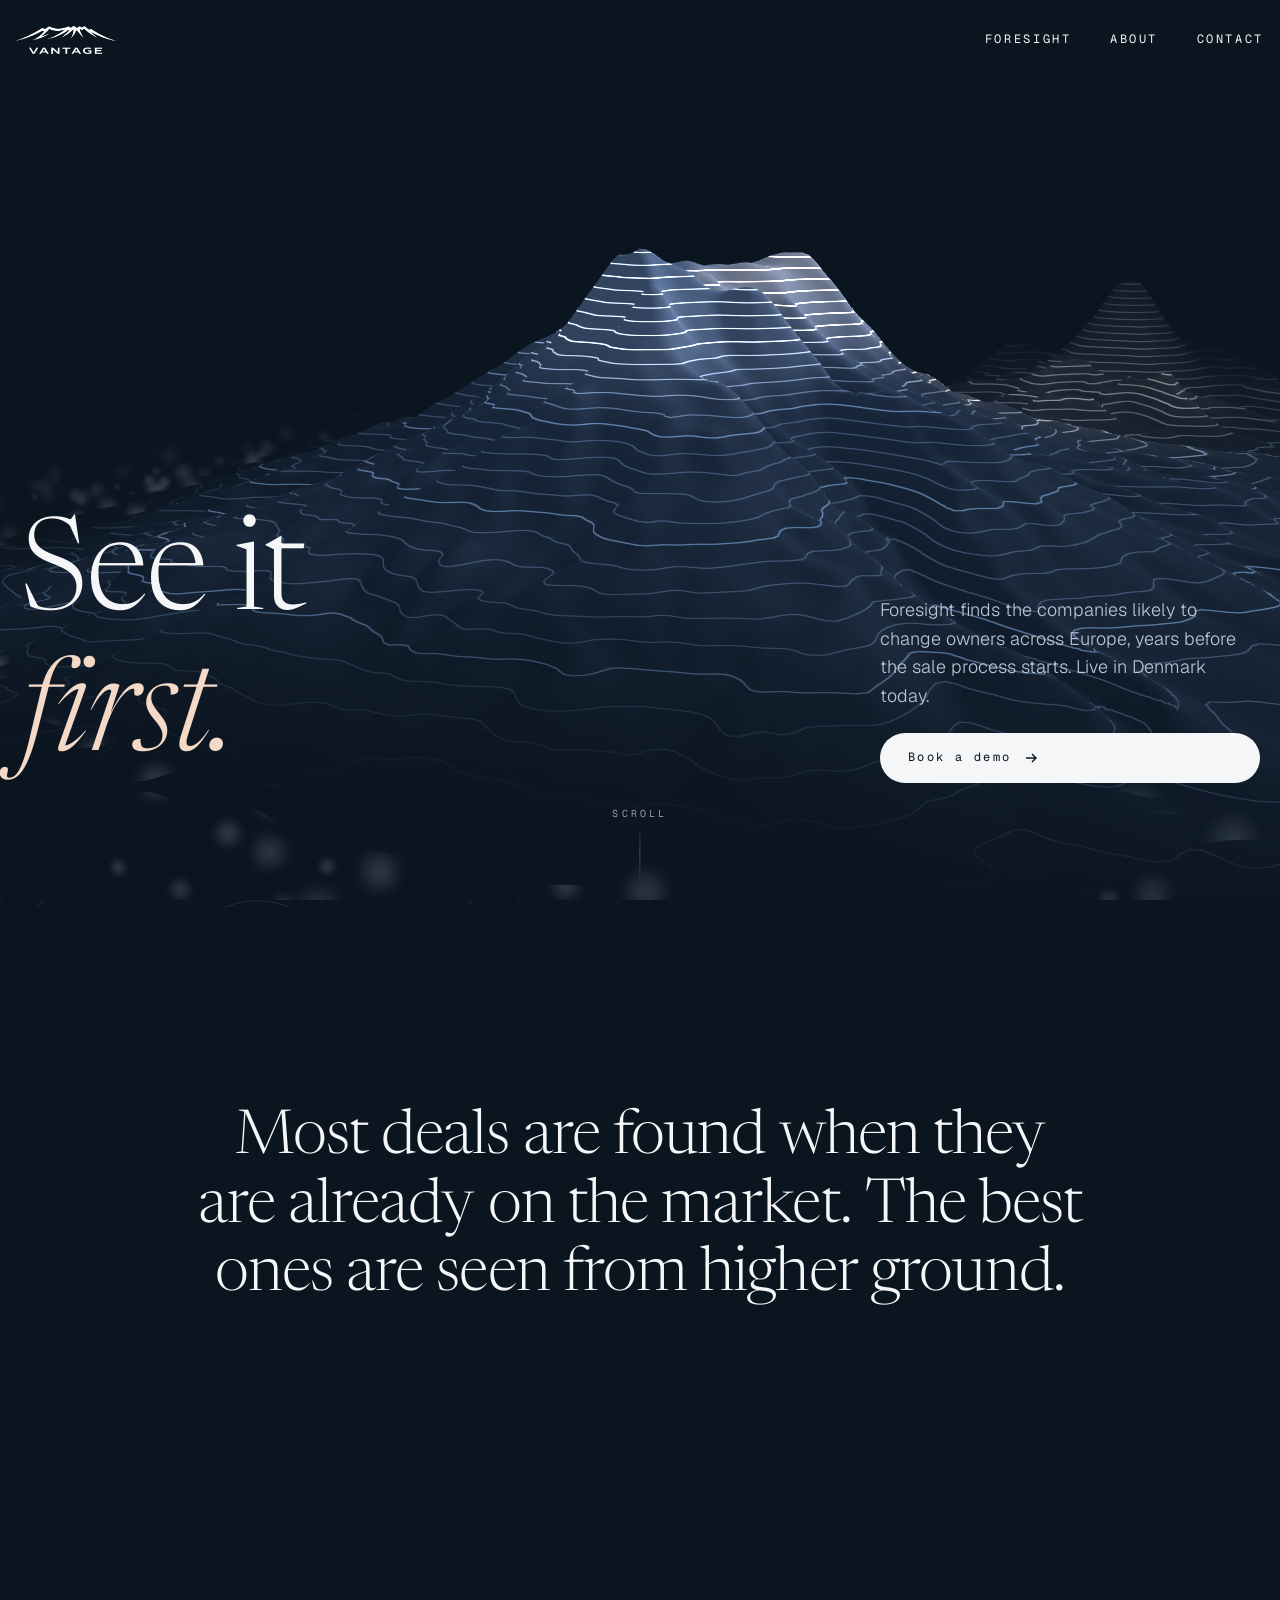
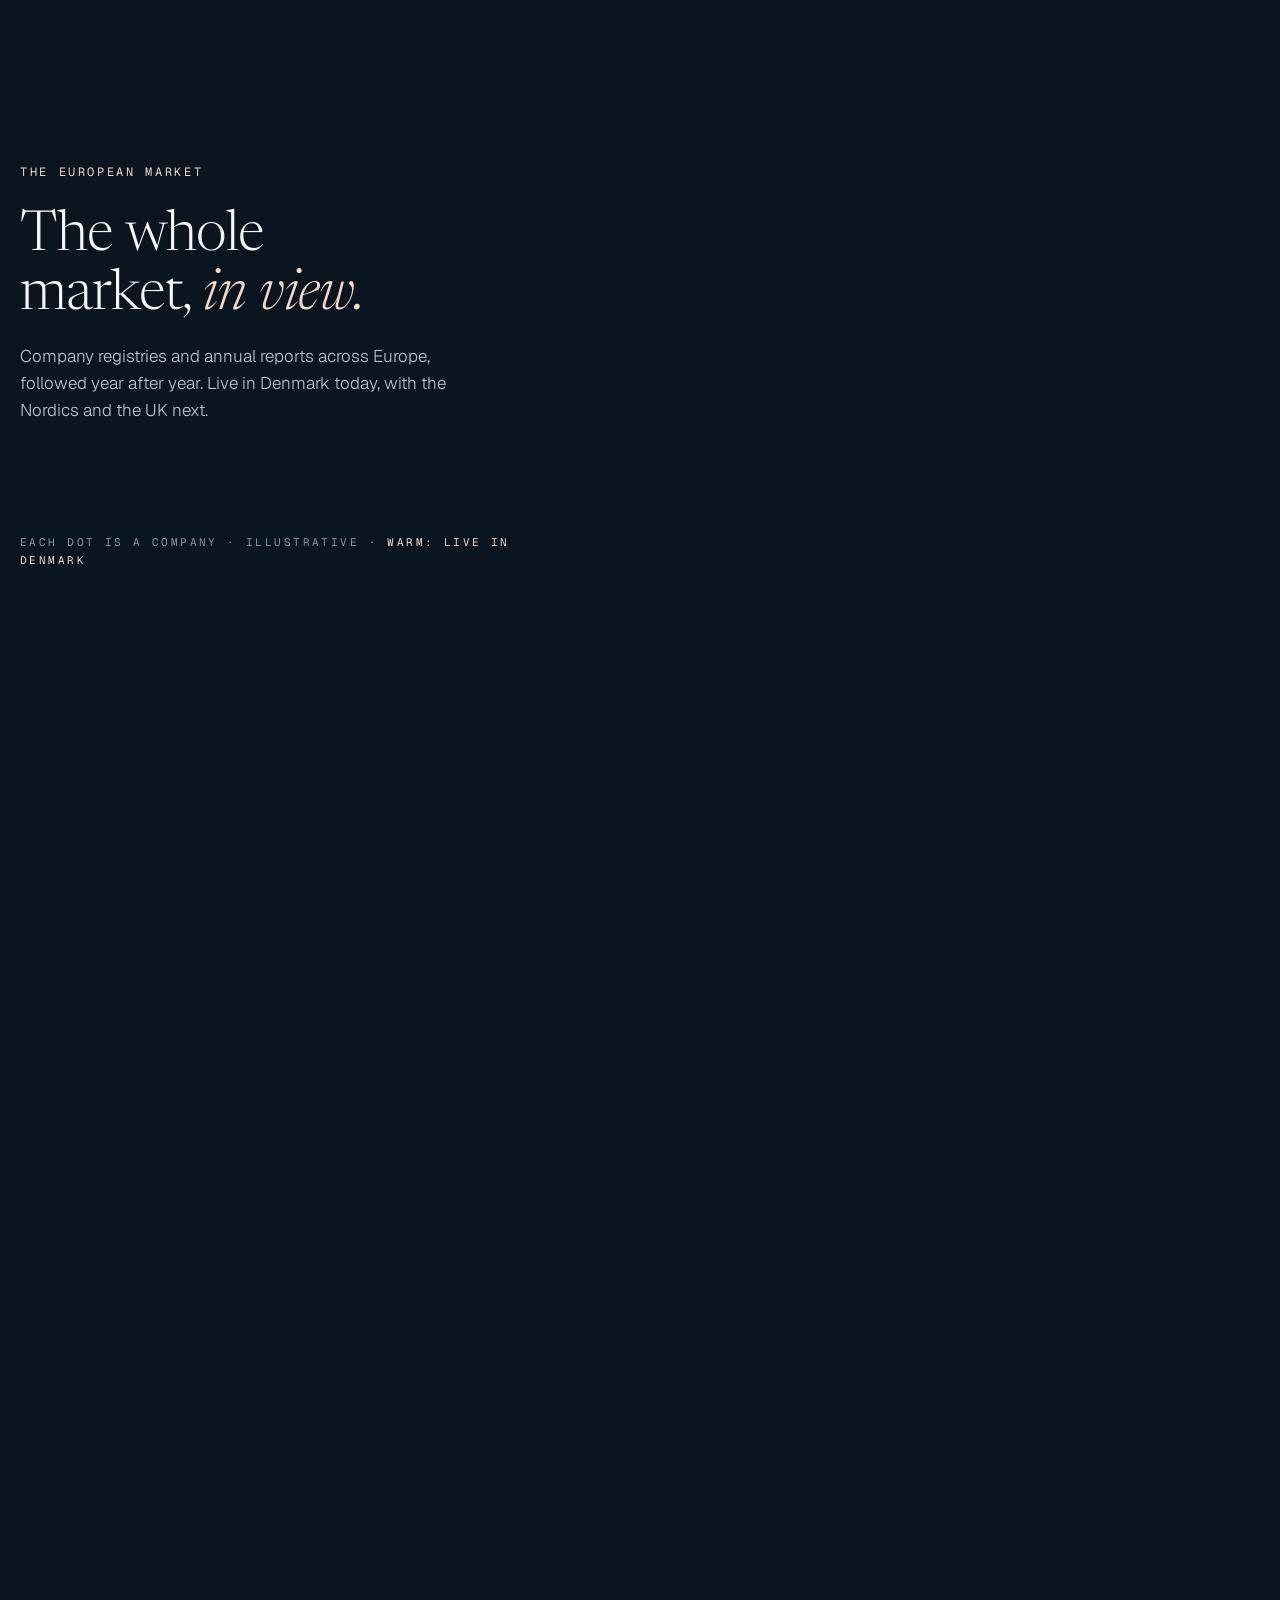
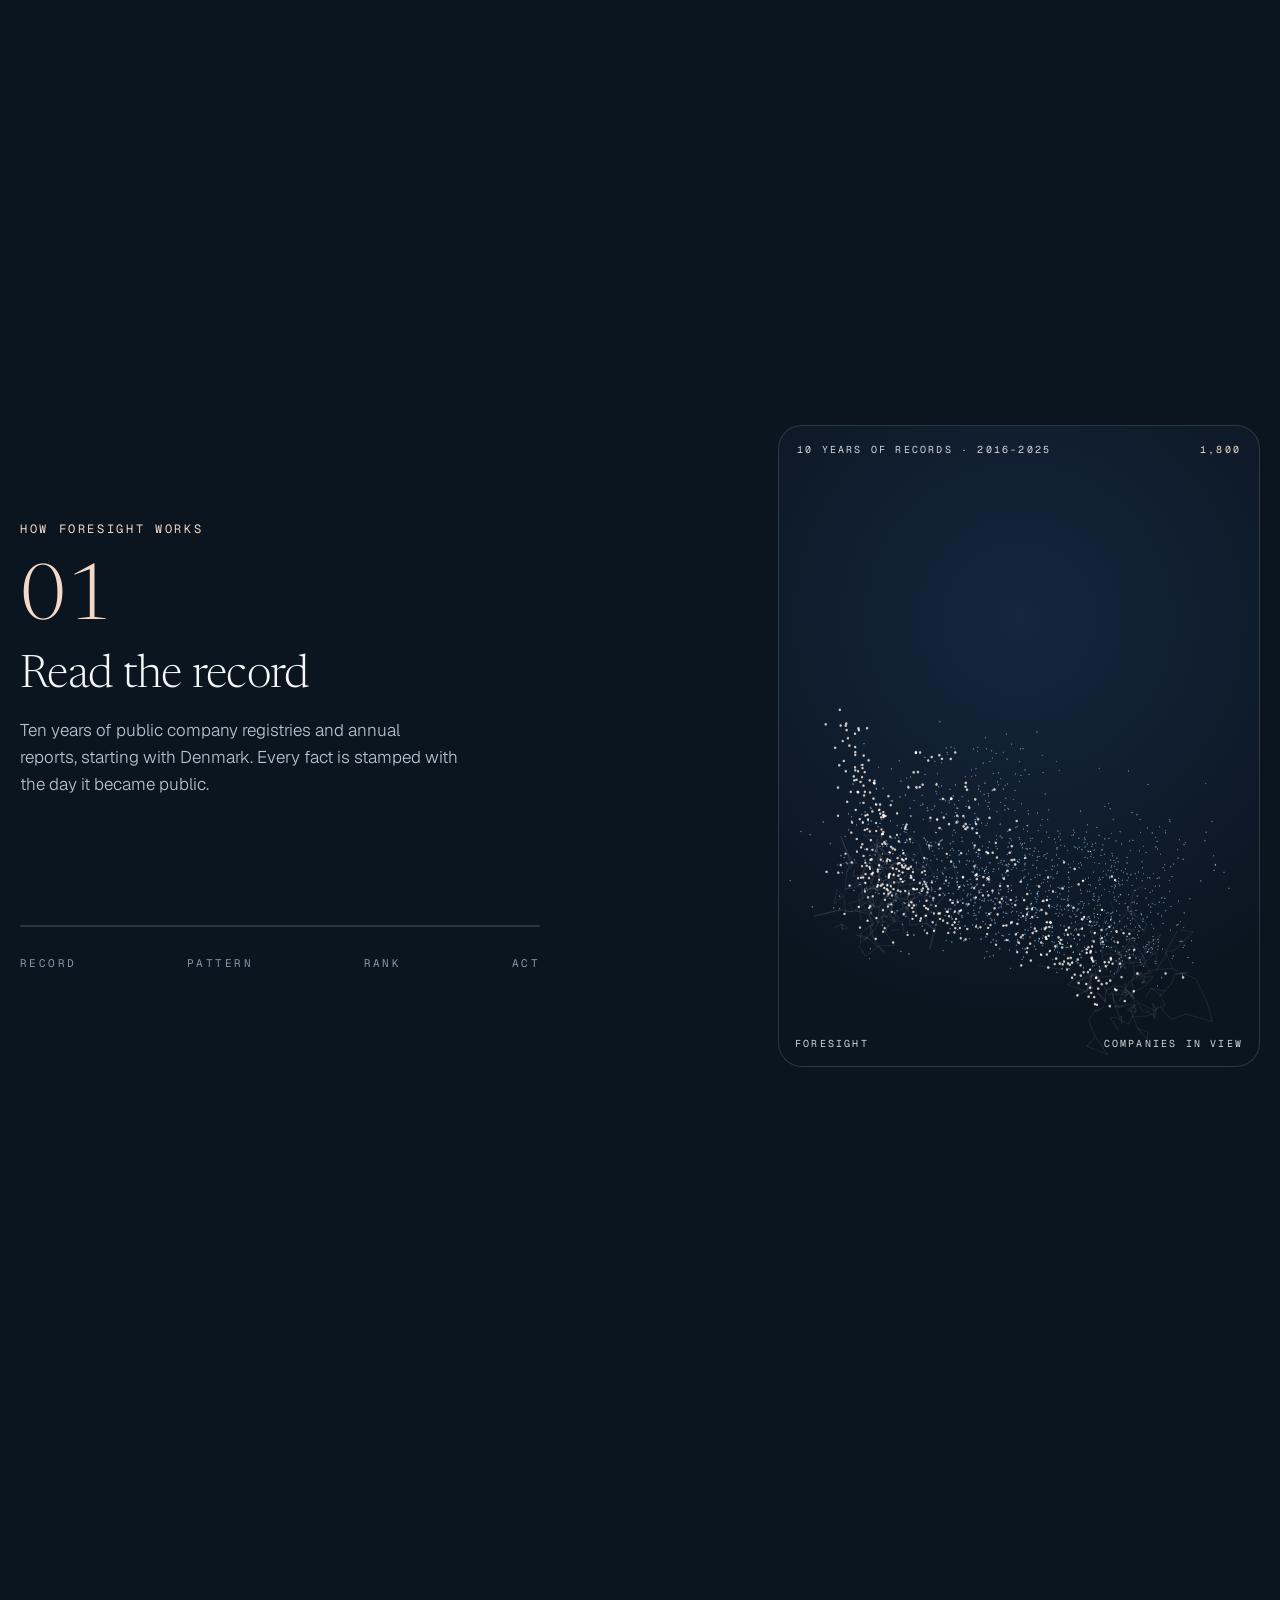
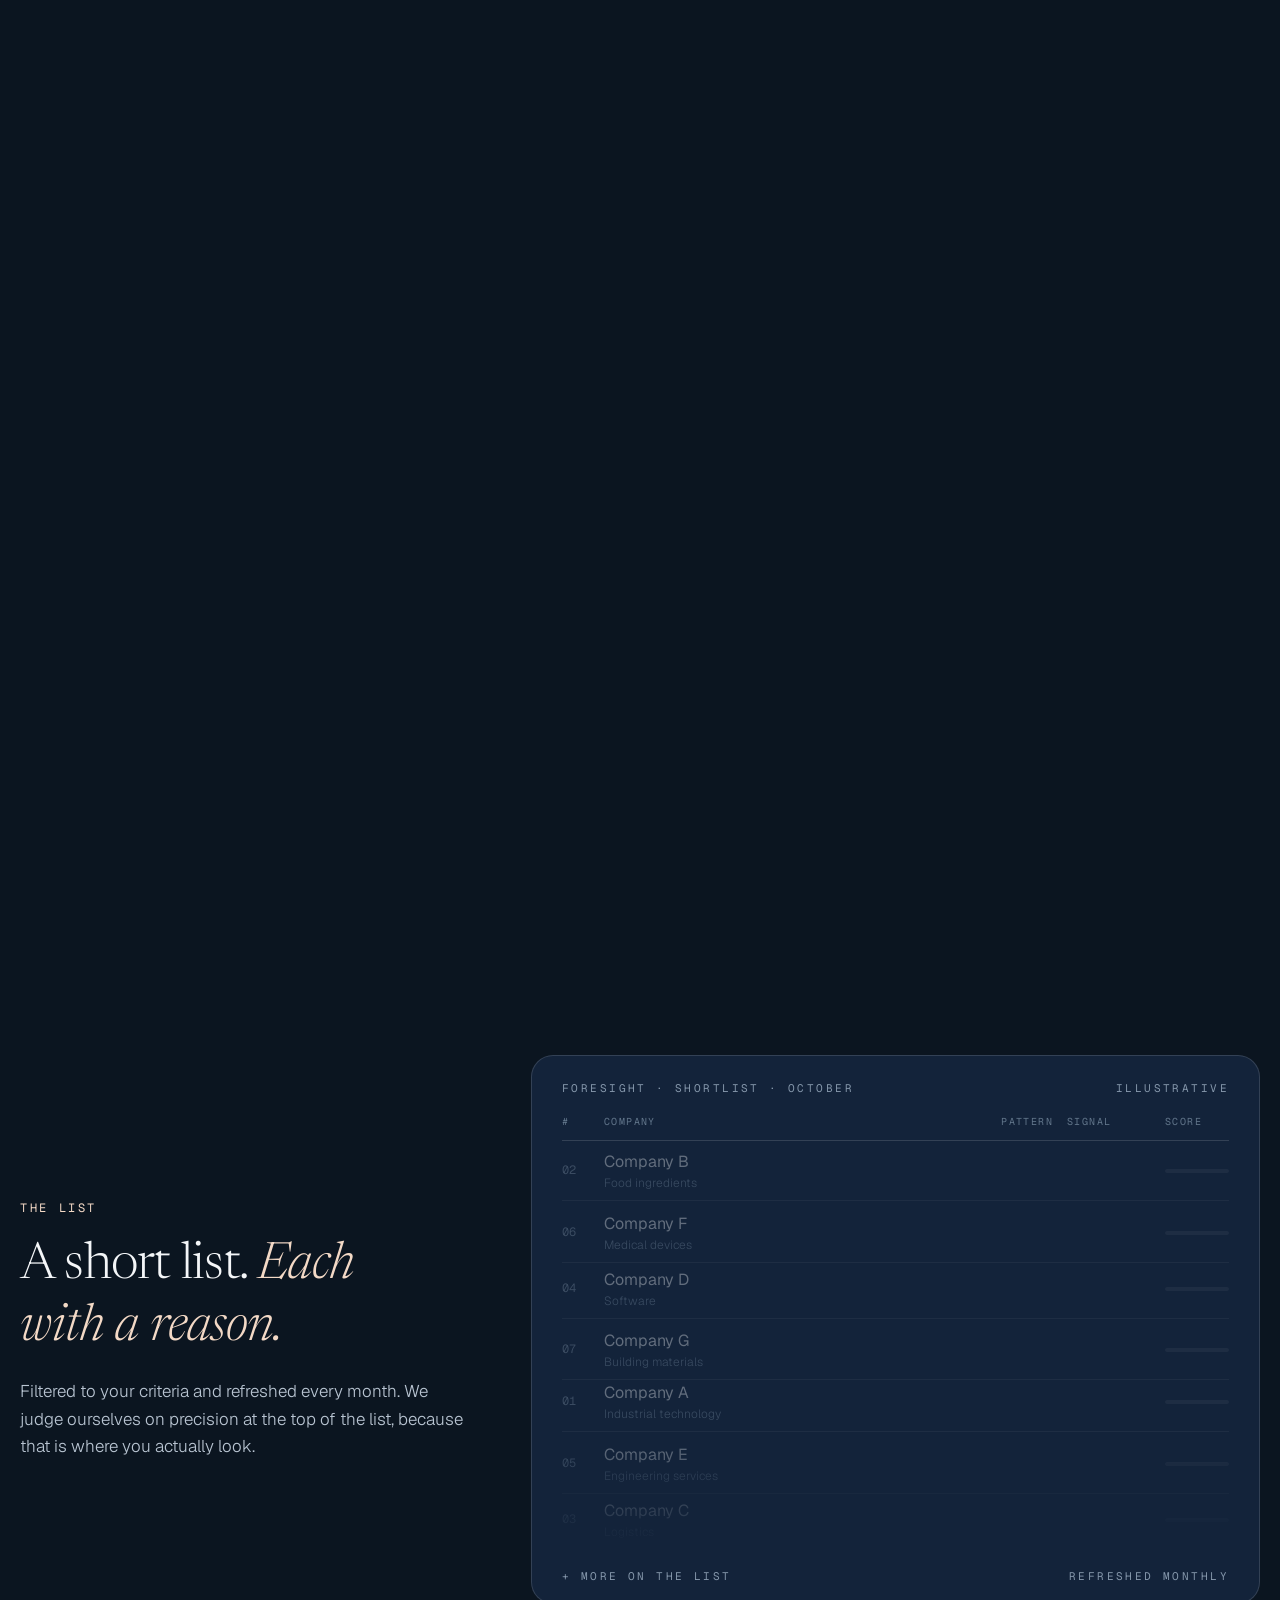
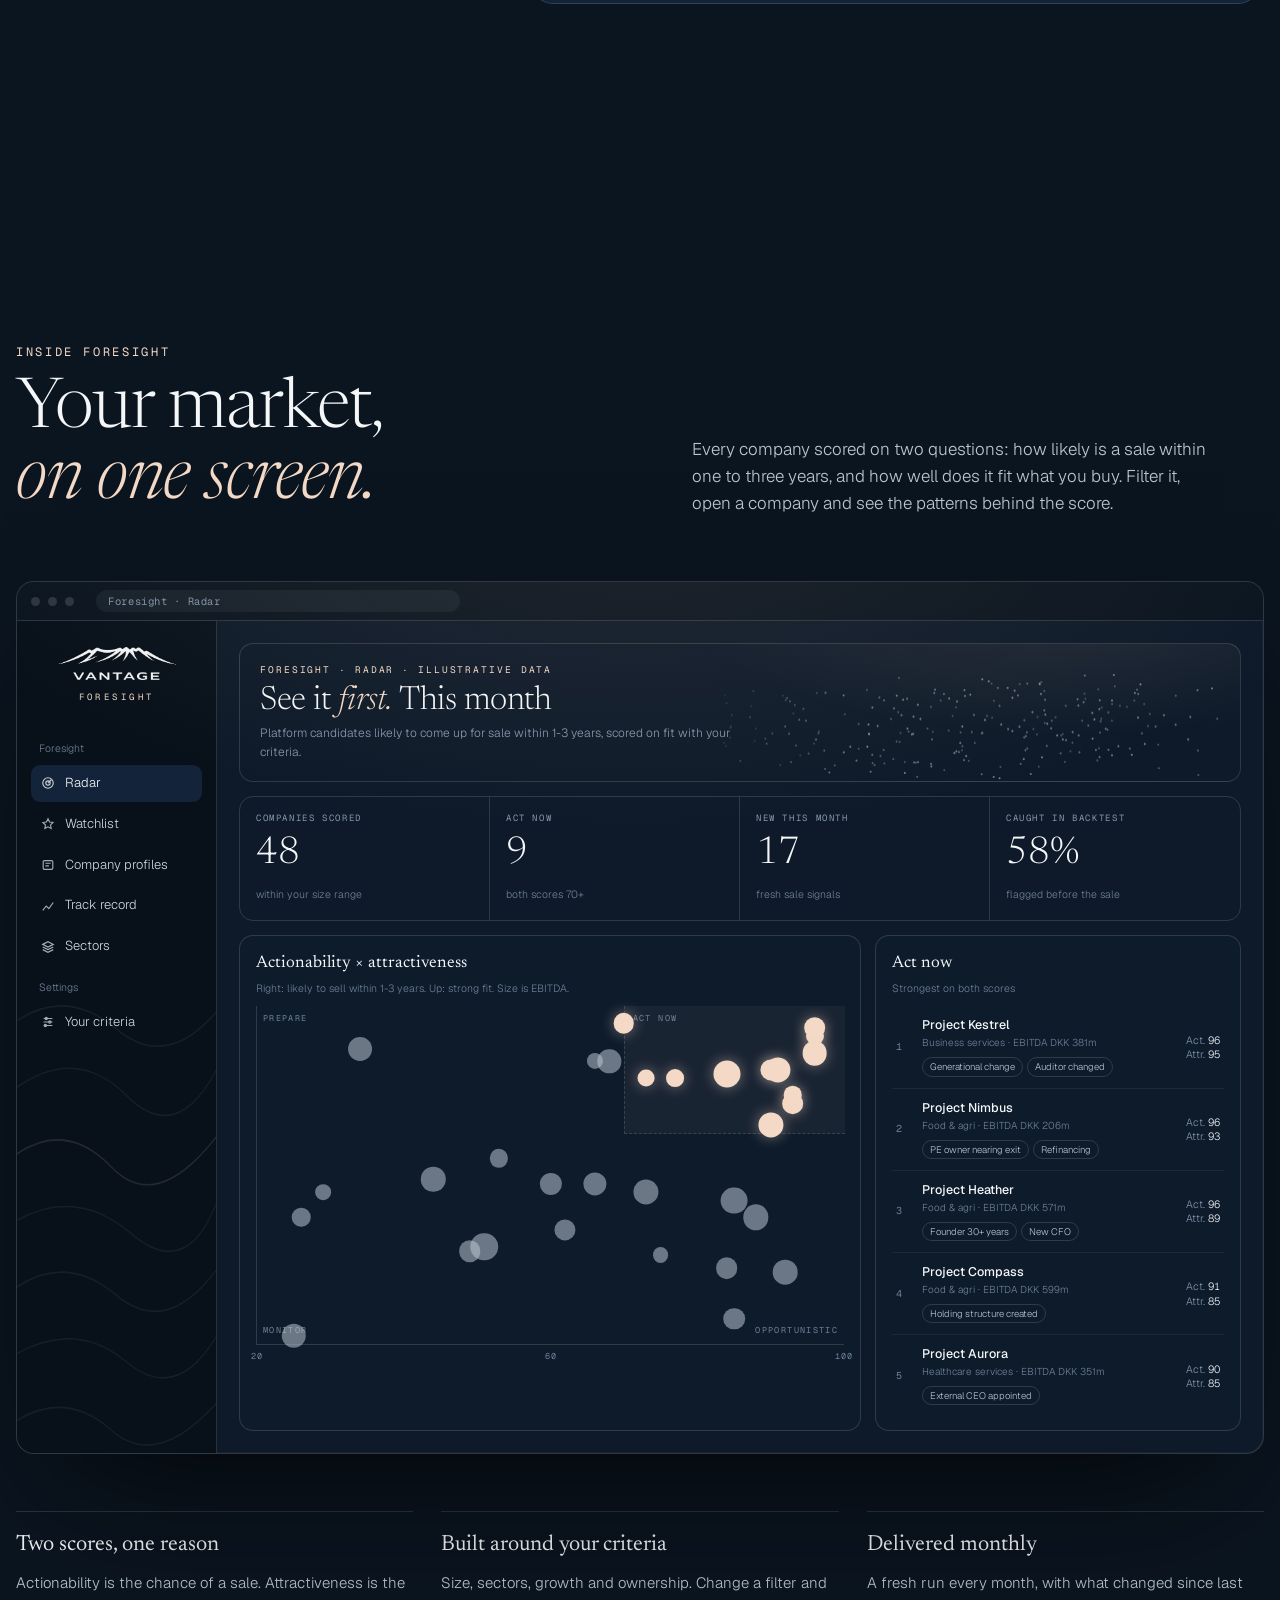
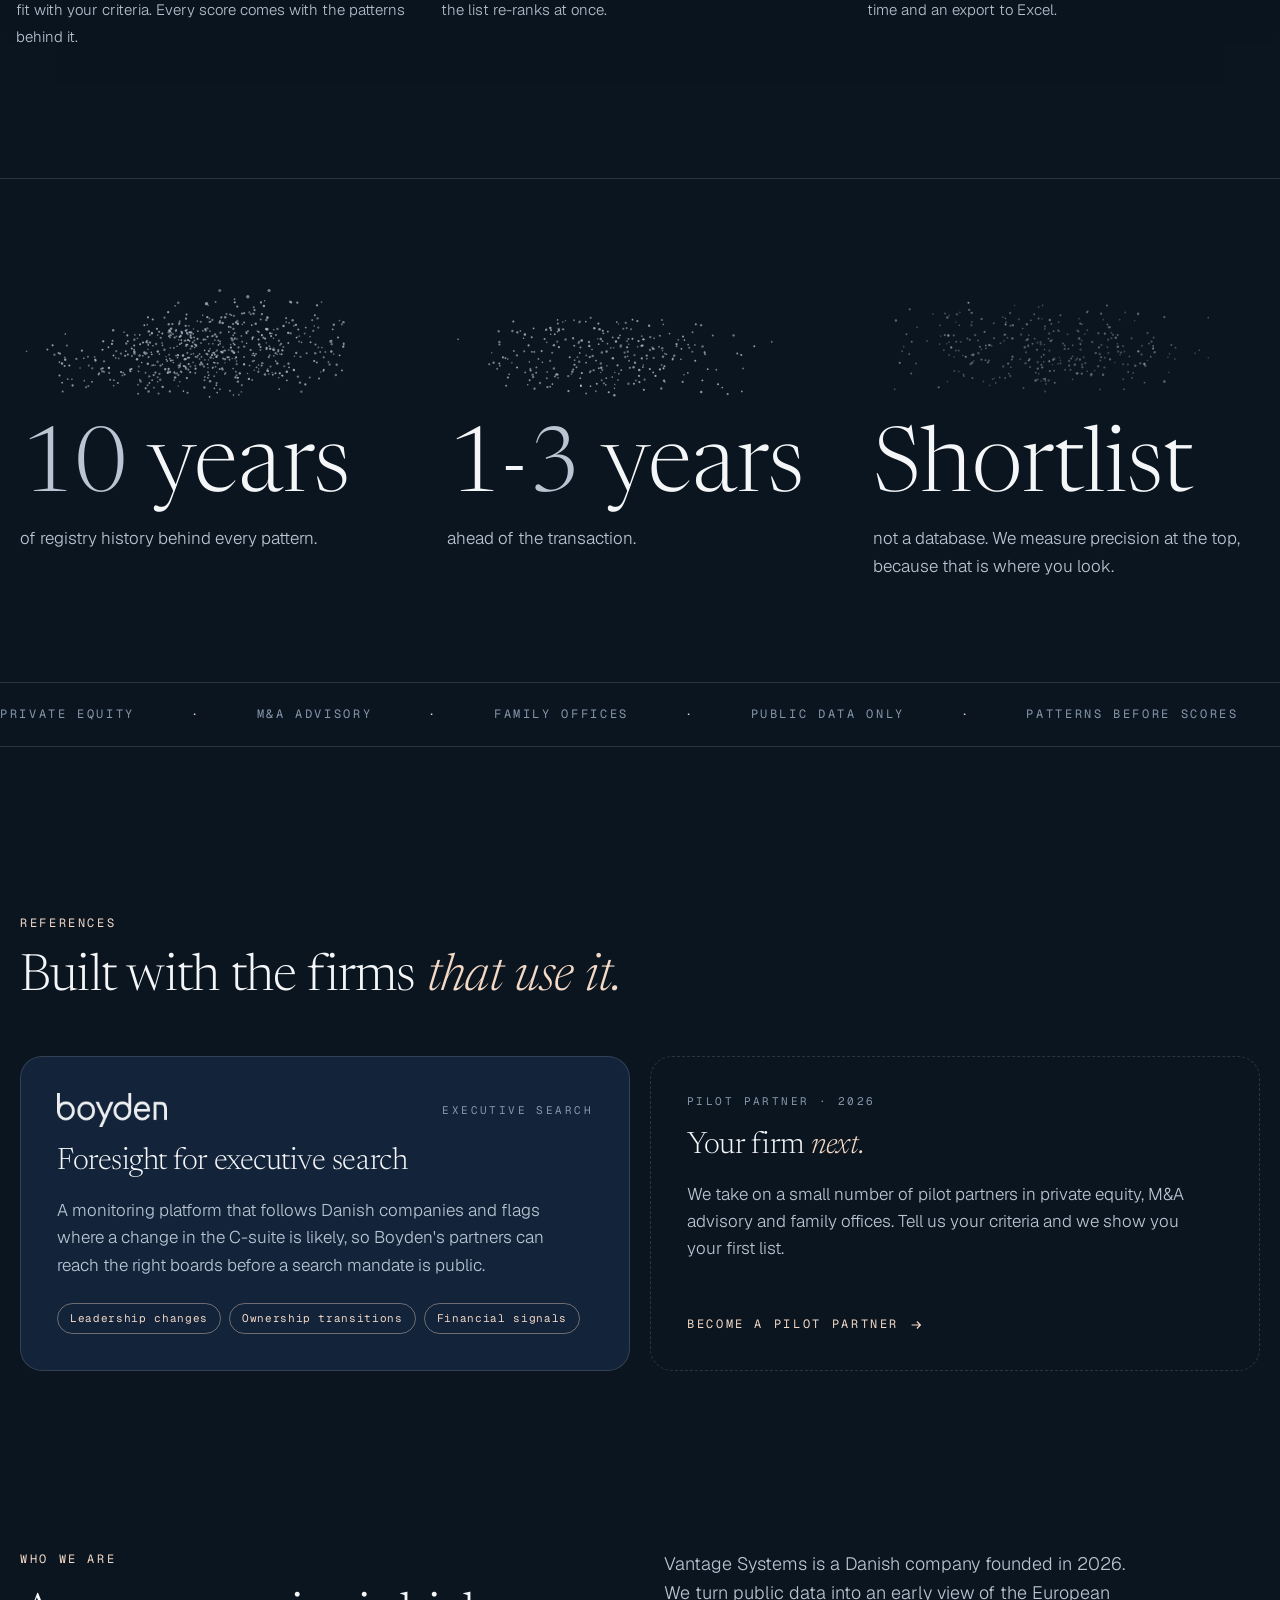
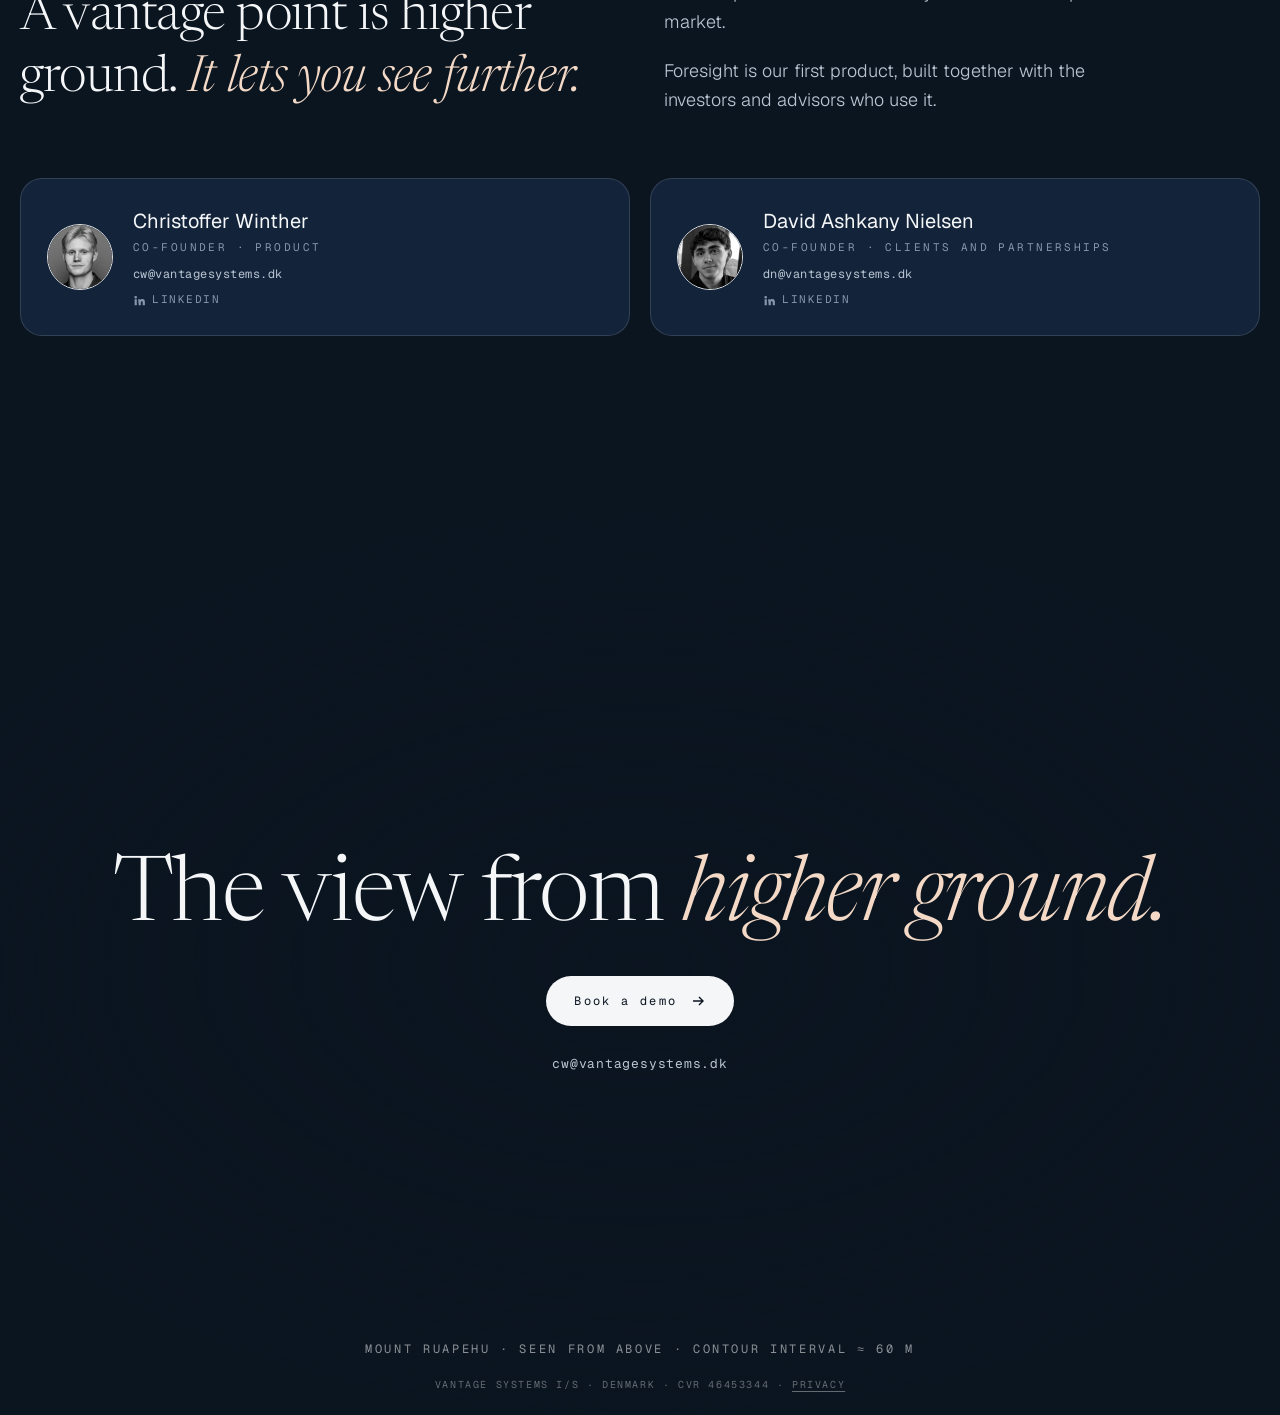
==== commit 795dffac: "Topographic background, shorter Europe map, scroll cue" ====
--- a/index.html
+++ b/index.html
@@ -343,6 +343,20 @@
   .f-grid{grid-template-columns:1fr}.f-hero p{max-width:100%}.f-hero canvas{width:100%;opacity:.45}.f-body{min-height:0}
   .product-notes{grid-template-columns:1fr;gap:18px}.f-url{display:none}
 }
+
+/* topographic map behind the whole page */
+.topo-bg{position:fixed;left:0;top:-60px;z-index:-1;pointer-events:none;display:block}
+
+/* scroll cue */
+.scroll-cue{position:absolute;left:50%;bottom:calc(22px + env(safe-area-inset-bottom,0px));z-index:3;transform:translateX(-50%);display:flex;flex-direction:column;align-items:center;gap:10px;color:rgba(244,246,248,.6);text-decoration:none;font-family:var(--f-mono);font-size:10px;letter-spacing:.32em;text-transform:uppercase;transition:opacity .5s,transform .5s;opacity:0;animation:cueIn 1s 1.6s ease forwards}
+.scroll-cue:hover{color:var(--glow)}
+.scroll-cue .rail{position:relative;width:1px;height:46px;background:linear-gradient(180deg,rgba(244,246,248,.05),rgba(244,246,248,.28),rgba(244,246,248,.05));overflow:hidden}
+.scroll-cue .rail::after{content:"";position:absolute;left:-1.5px;top:-10px;width:4px;height:10px;border-radius:4px;background:var(--glow);box-shadow:0 0 10px rgba(243,217,198,.8);animation:cueDrop 2.2s cubic-bezier(.6,0,.3,1) infinite}
+.scroll-cue.gone{opacity:0!important;transform:translate(-50%,10px);pointer-events:none}
+@keyframes cueDrop{0%{transform:translateY(0);opacity:0}15%{opacity:1}75%{opacity:1}100%{transform:translateY(58px);opacity:0}}
+@keyframes cueIn{to{opacity:1}}
+@media (max-width:760px){.scroll-cue{bottom:calc(10px + env(safe-area-inset-bottom,0px));gap:6px}.scroll-cue span{font-size:9px}.scroll-cue .rail{height:30px}}
+@media (prefers-reduced-motion:reduce){.scroll-cue{animation:none;opacity:1}.scroll-cue .rail::after{animation:none;top:18px}}
 </style>
 </head>
 <body>
@@ -366,9 +380,10 @@
       <a class="btn js-demo" href="#contact">Book a demo <svg aria-hidden="true" width="16" height="16" viewBox="0 0 16 16" fill="none" stroke="currentColor" stroke-width="1.4"><path d="M3 8h10M9 4l4 4-4 4"/></svg></a>
     </div>
   </div></div>
+  <a class="scroll-cue" id="scrollCue" href="#thesisSec" aria-label="Scroll down"><span>Scroll</span><i class="rail" aria-hidden="true"></i></a>
 </section>
 
-<section class="statement wrap" aria-label="Thesis">
+<section class="statement wrap" id="thesisSec" aria-label="Thesis">
   <p id="thesis">Most deals are found when they are already on the market. The best ones are seen from higher ground.</p>
 </section>
 
@@ -563,6 +578,107 @@
 </main>
 
 
+<script>
+/* scroll cue: fades once the visitor starts scrolling */
+(()=>{const c=document.getElementById('scrollCue'); if(!c) return;
+  const f=()=>c.classList.toggle('gone',scrollY>40); addEventListener('scroll',f,{passive:true}); f();
+  c.addEventListener('click',e=>{const t=document.getElementById('thesisSec'); if(!t) return; e.preventDefault(); if(window.__lenis) window.__lenis.scrollTo(t,{duration:1.4}); else t.scrollIntoView({behavior:'smooth'});});
+})();
+</script>
+<script>
+
+/* topographic map behind the whole page: contour lines of mountains seen from above.
+   Rings flow slowly outward from the summits, and the terrain drifts past with a gentle parallax on scroll. */
+(()=>{
+  const c=document.createElement('canvas'); c.className='topo-bg'; c.setAttribute('aria-hidden','true');
+  document.body.prepend(c);
+  const ctx=c.getContext('2d'); if(!ctx) return;
+  const reduce=matchMedia('(prefers-reduced-motion: reduce)').matches;
+  const small=()=>innerWidth<760;
+  let W=0,H=0,dpr=1,CELL=14,GW=0,GH=0,F=null;
+  // peaks repeat down the page every SPAN px of world space, alternating sides
+  const SPAN=1500;
+  const PEAKS=[{x:.74,y:.30,r:.34,h:1},{x:.18,y:.78,r:.26,h:.72},{x:.58,y:.98,r:.16,h:.42},{x:.08,y:.18,r:.14,h:.35}];
+  function height(wx,wy){
+    // wx in 0..1 of viewport width, wy in px of world space. Every tile of terrain owns its own peaks
+    // (mirrored on odd tiles), and each point sums the peaks of its own and neighbouring tiles,
+    // so the field is continuous across tile edges.
+    const Y=wy/SPAN, tile=Math.floor(Y), asp=W/SPAN;
+    let h=0, ridge=0;
+    for(let t=tile-1;t<=tile+1;t++){
+      const flip=((t%2)+2)%2;
+      for(const p of PEAKS){
+        const px=flip?1-p.x:p.x, py=t+p.y;
+        const dx=(wx-px)*asp, dy=Y-py, d2=dx*dx+dy*dy, g=p.h*Math.exp(-d2/(p.r*p.r*.5));
+        h+=g;
+        const rr=p.r*p.r; // ridges fade out near the summit so the top stays a clean dome
+        ridge+=g*(1-Math.exp(-d2/(rr*.25)))*(Math.sin(Math.atan2(dy,dx)*5+t*1.7+p.x*9)+.6*Math.sin(Math.atan2(dy,dx)*3-p.y*7));
+      }
+    }
+    // gentle ridges and gullies, all in world coordinates so nothing jumps
+    h+=.045*Math.sin(wx*11+Y*6)+.018*Math.sin(wx*23-Y*15+1.3)+.05*ridge;
+    return h;
+  }
+  function size(){
+    dpr=Math.min(devicePixelRatio||1,1.5);
+    W=innerWidth; H=innerHeight+120;
+    CELL=small()?16:13;
+    c.width=W*dpr; c.height=H*dpr; c.style.width=W+'px'; c.style.height=H+'px';
+    ctx.setTransform(dpr,0,0,dpr,0,0);
+    GW=Math.ceil(W/CELL)+1; GH=Math.ceil(H/CELL)+1; F=new Float32Array(GW*GH);
+  }
+  const STEP=.055;
+  let last=0, t0=performance.now(), lastY=-1, lastOff=-1;
+  function draw(now){
+    const sy=scrollY*.18;                       // terrain moves slower than the content
+    const off=reduce?0:((now-t0)/1000*.0045)%STEP; // levels creep so rings flow outward
+    if(Math.abs(sy-lastY)<.5&&Math.abs(off-lastOff)<STEP*.004) return;
+    lastY=sy; lastOff=off;
+    for(let j=0;j<GH;j++){const wy=j*CELL+sy; for(let i=0;i<GW;i++) F[j*GW+i]=height(i*CELL/W,wy);}
+    ctx.clearRect(0,0,W,H);
+    // group segments by level band so each band is one stroke
+    const paths=new Map();
+    for(let j=0;j<GH-1;j++){
+      for(let i=0;i<GW-1;i++){
+        const a=F[j*GW+i], b=F[j*GW+i+1], cc=F[(j+1)*GW+i+1], d=F[(j+1)*GW+i];
+        const mn=Math.min(a,b,cc,d), mx=Math.max(a,b,cc,d);
+        let k0=Math.ceil((mn-off)/STEP), k1=Math.floor((mx-off)/STEP);
+        for(let k=k0;k<=k1;k++){
+          if(k<1) continue;
+          const L=k*STEP+off, x=i*CELL, y=j*CELL;
+          const e=[];
+          if((a<L)!==(b<L)) e.push(x+CELL*(L-a)/(b-a), y);
+          if((b<L)!==(cc<L)) e.push(x+CELL, y+CELL*(L-b)/(cc-b));
+          if((d<L)!==(cc<L)) e.push(x+CELL*(L-d)/(cc-d), y+CELL);
+          if((a<L)!==(d<L)) e.push(x, y+CELL*(L-a)/(d-a));
+          if(e.length<4) continue;
+          let p=paths.get(k); if(!p){p=[];paths.set(k,p);}
+          p.push(e[0],e[1],e[2],e[3]); if(e.length===8) p.push(e[4],e[5],e[6],e[7]);
+        }
+      }
+    }
+    ctx.lineWidth=1;
+    for(const [k,p] of paths){
+      const L=k*STEP+off, index=(k%5)===0, summit=L>.82;
+      ctx.strokeStyle=summit?`rgba(243,217,198,${index?.26:.17})`:`rgba(244,246,248,${index?.1:.055})`;
+      ctx.beginPath();
+      for(let n=0;n<p.length;n+=4){ctx.moveTo(p[n],p[n+1]-60);ctx.lineTo(p[n+2],p[n+3]-60);}
+      ctx.stroke();
+    }
+  }
+  function loop(now){
+    requestAnimationFrame(loop);
+    if(document.hidden) return;
+    if(now-last<(small()?66:40)) return; // ~15-25 fps is plenty for slow lines
+    last=now; draw(now);
+  }
+  size(); draw(performance.now());
+  let rt; addEventListener('resize',()=>{clearTimeout(rt); rt=setTimeout(()=>{size(); lastY=-1; draw(performance.now());},150);});
+  if(reduce) addEventListener('scroll',()=>requestAnimationFrame(t=>draw(t)),{passive:true});
+  else requestAnimationFrame(loop);
+})();
+
+</script>
 <script>
 /* product showcase: live radar mock */
 (()=>{
@@ -1073,7 +1189,7 @@
 if(!reduce){
   // Danish market: pinned, dots appear, signal, then narrow
   const dkSteps=gsap.utils.toArray('.dk-step');
-  const dtl=gsap.timeline({scrollTrigger:{trigger:'#dk',start:'top top',end:'+=260%',scrub:1,pin:true}});
+  const dtl=gsap.timeline({scrollTrigger:{trigger:'#dk',start:'top top',end:'+=120%',scrub:.6,pin:true}});
   if(dk) dtl.to(dk,{p:1,ease:'none',duration:3},0);
   dtl.to(dkSteps[0],{opacity:0,y:-30,duration:.25},.95).fromTo(dkSteps[1],{y:30},{opacity:1,y:0,duration:.25},1.05)
      .to(dkSteps[1],{opacity:0,y:-30,duration:.25},1.95).fromTo(dkSteps[2],{y:30},{opacity:1,y:0,duration:.25},2.05);
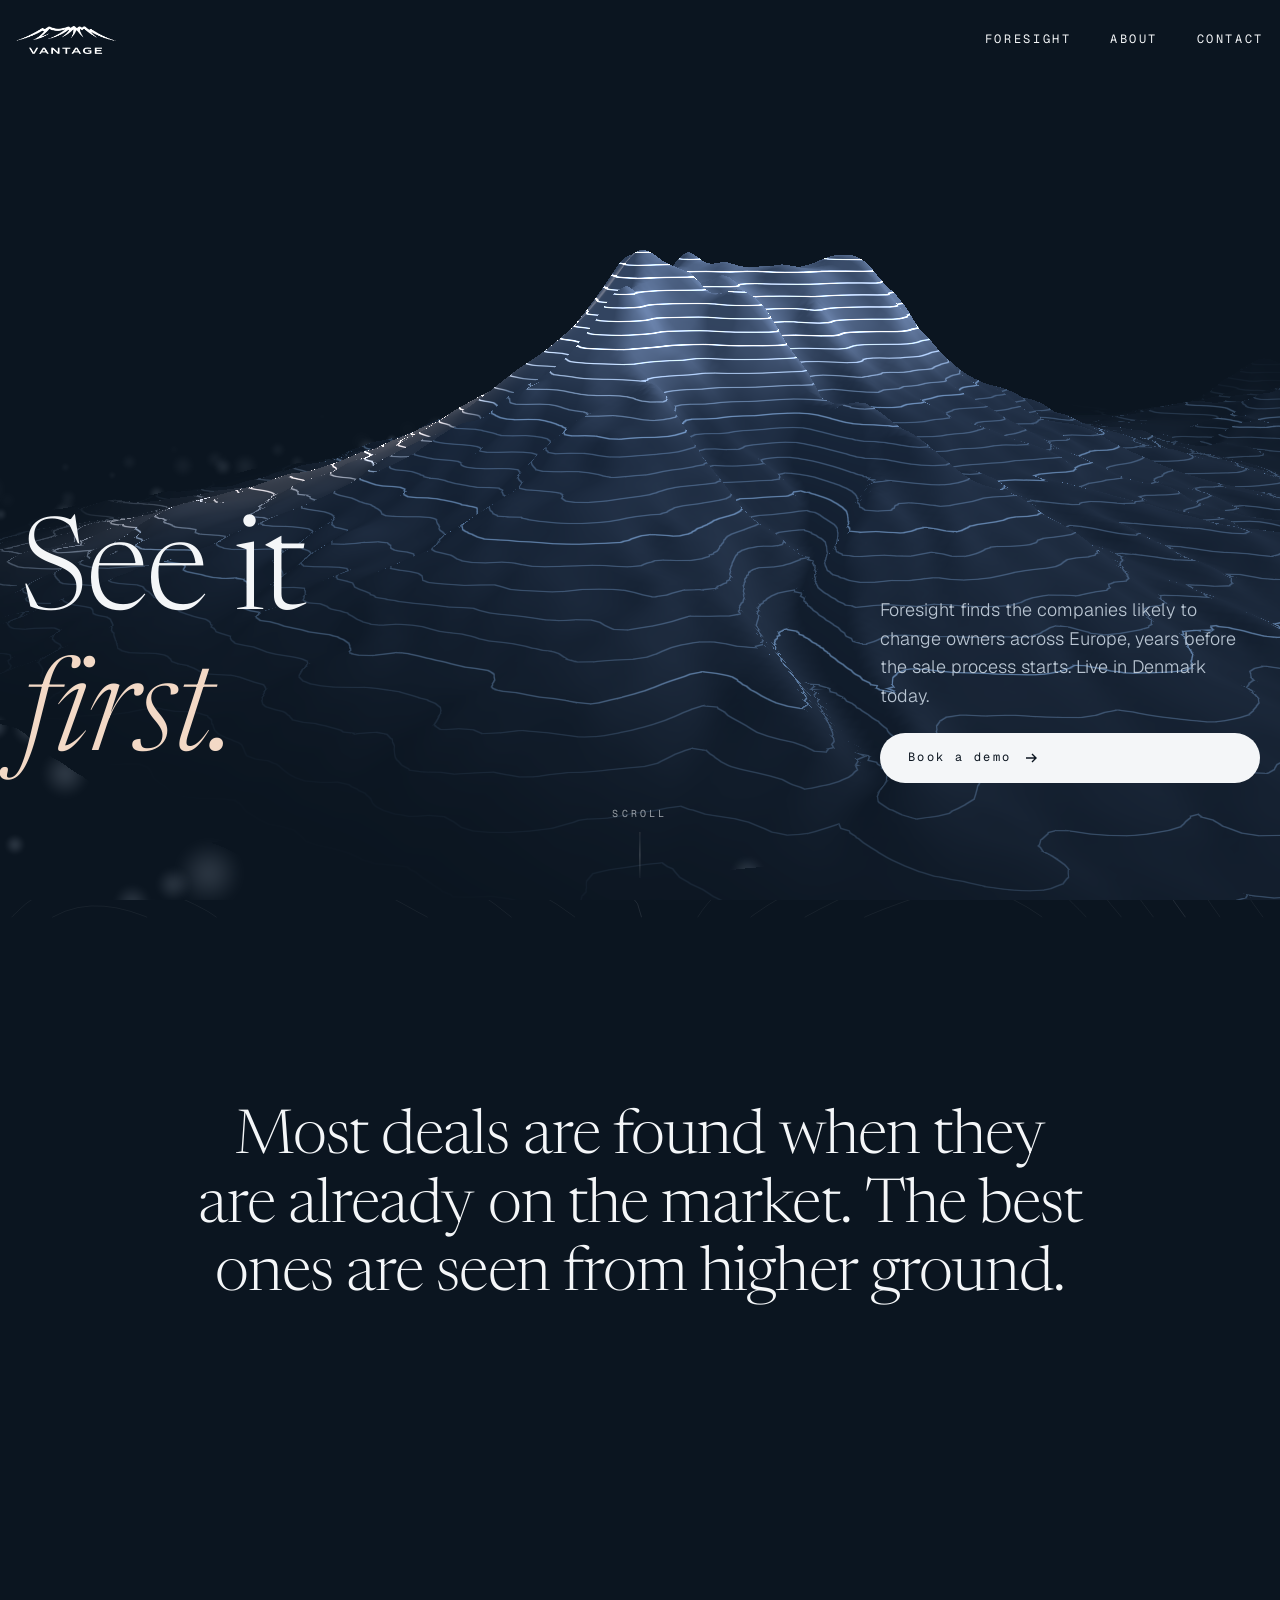
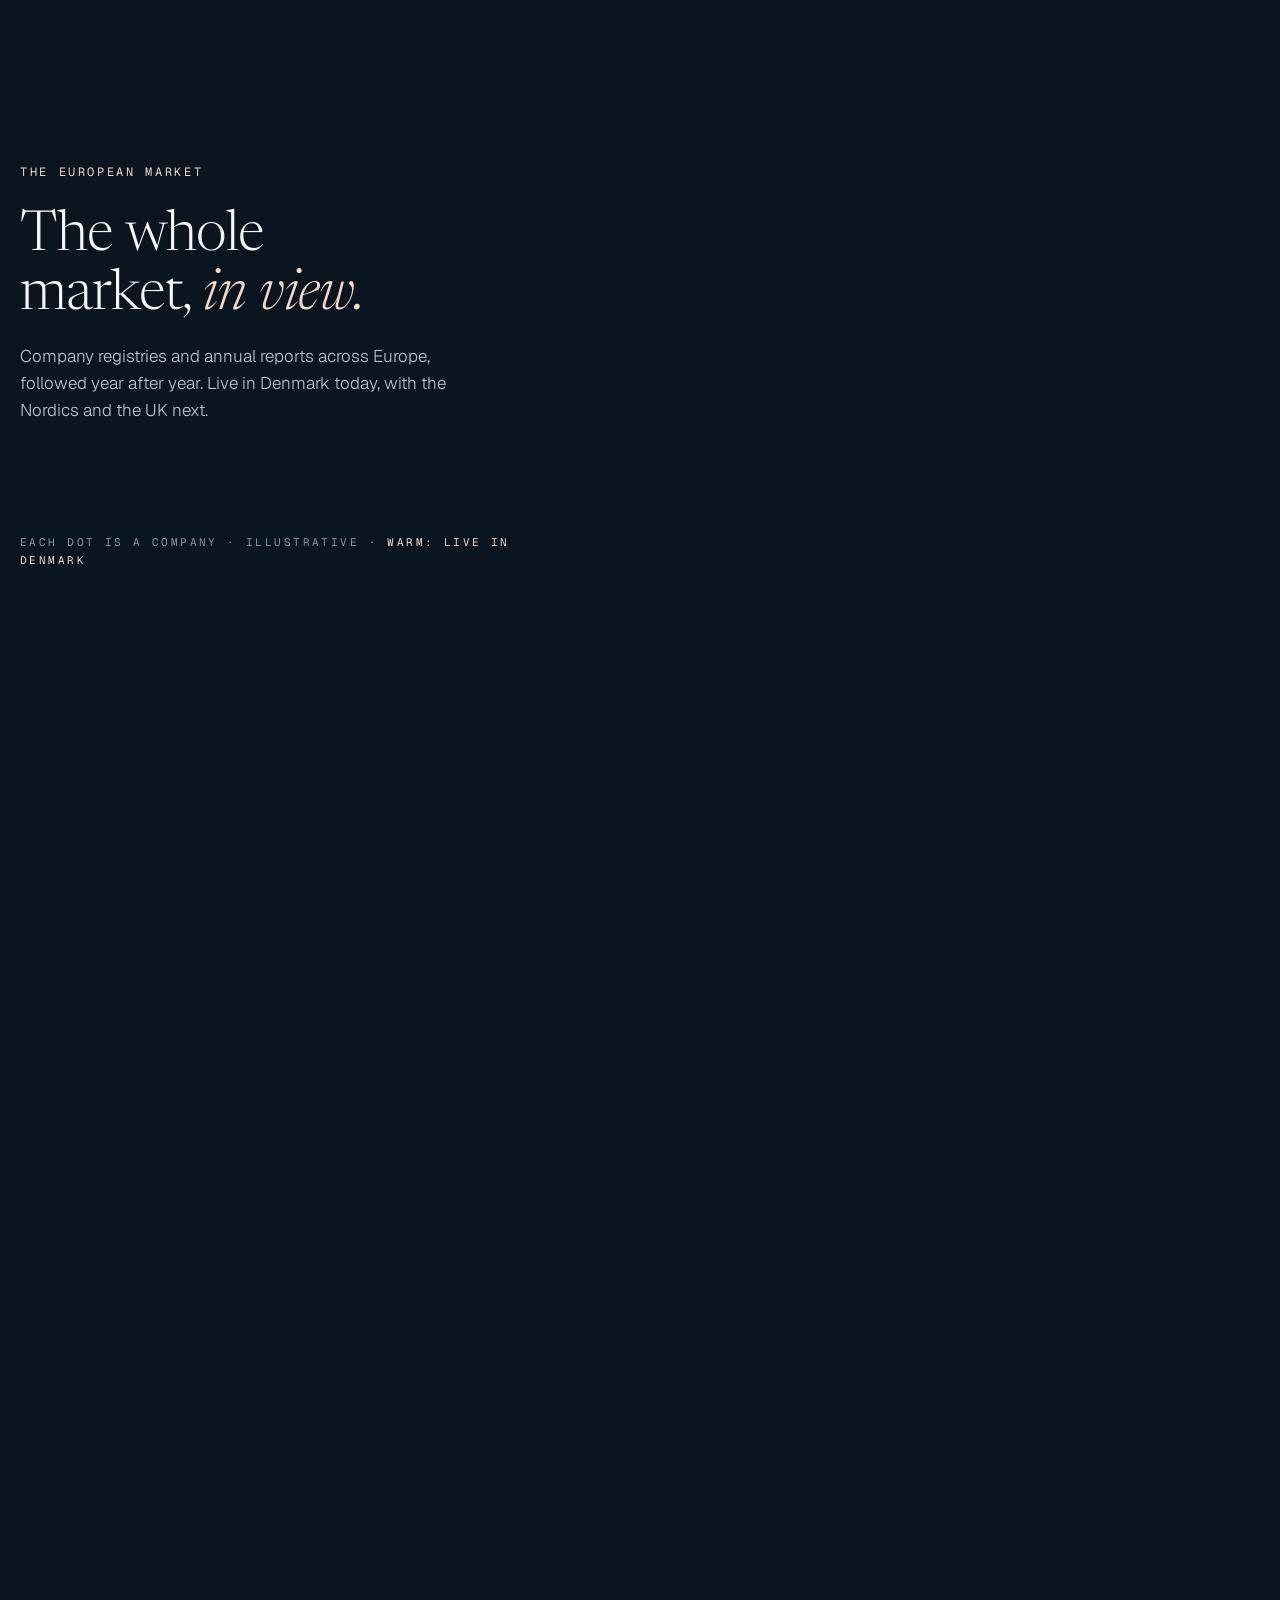
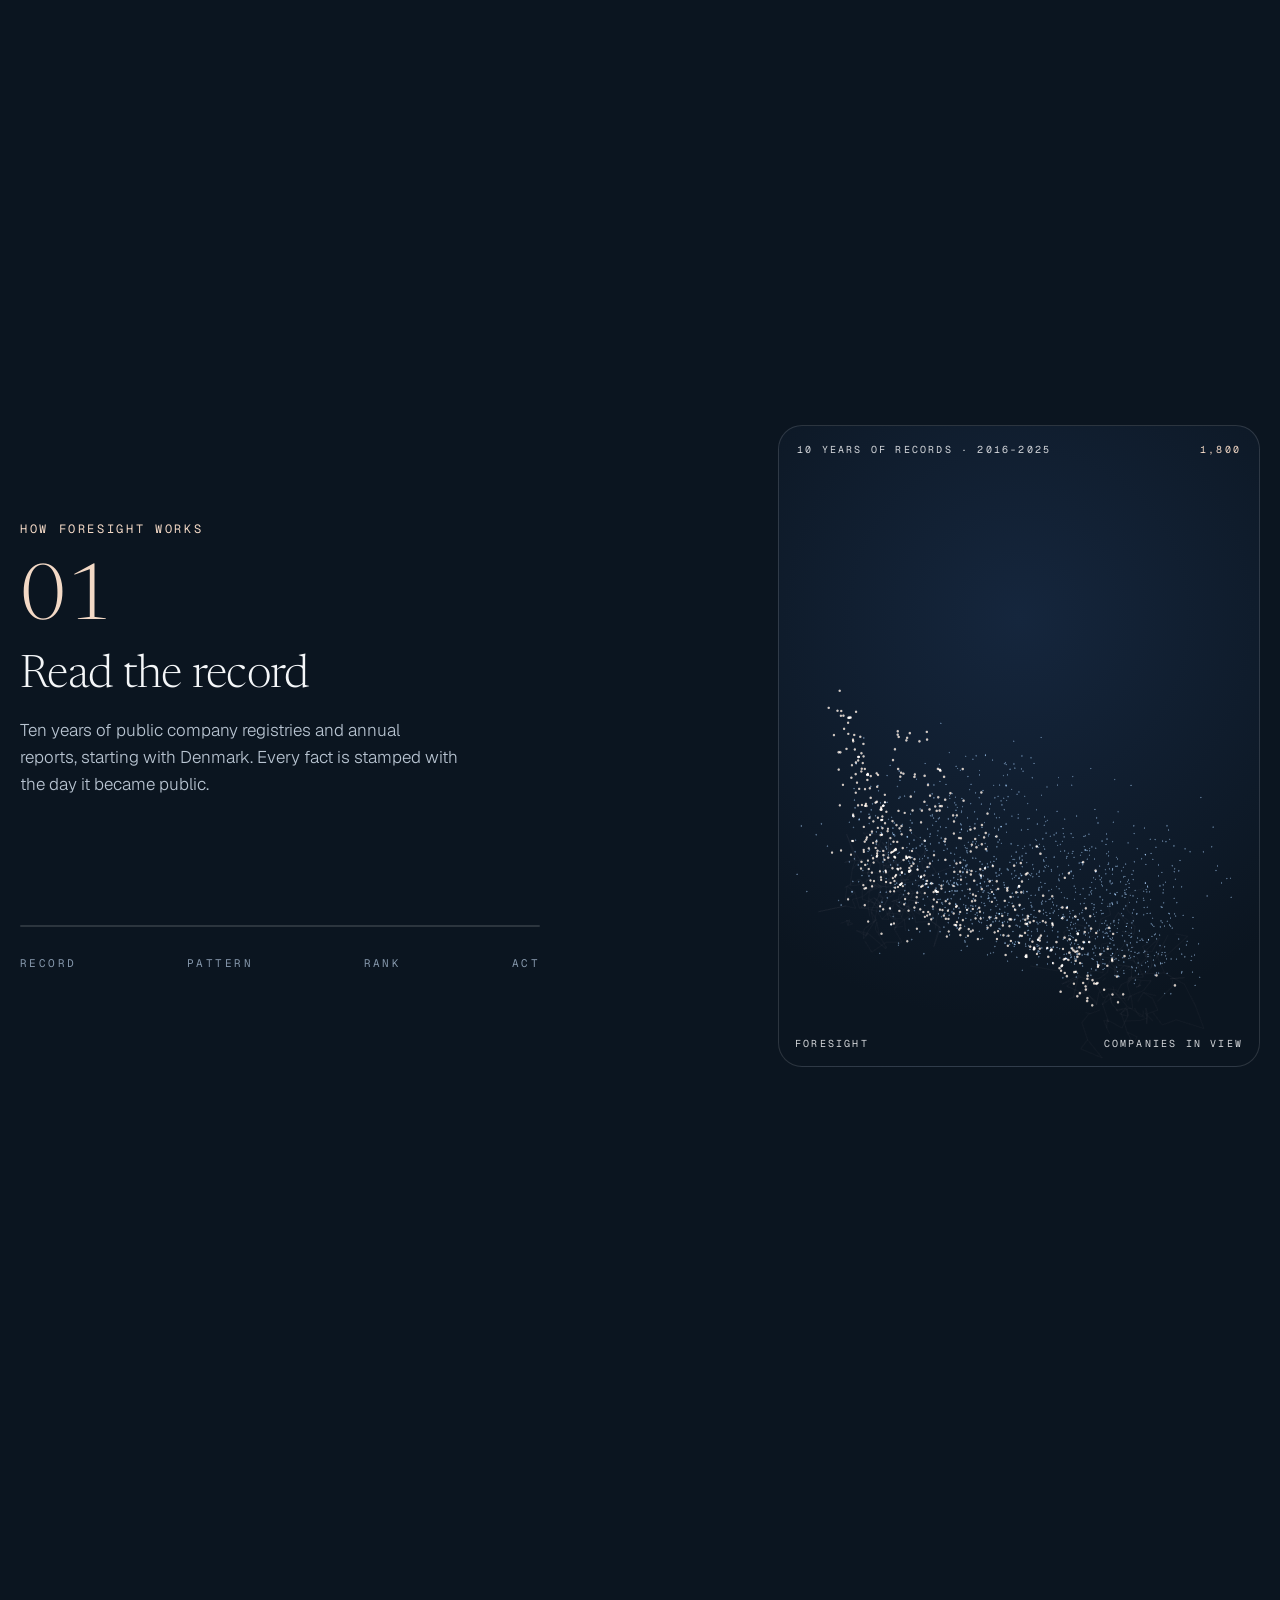
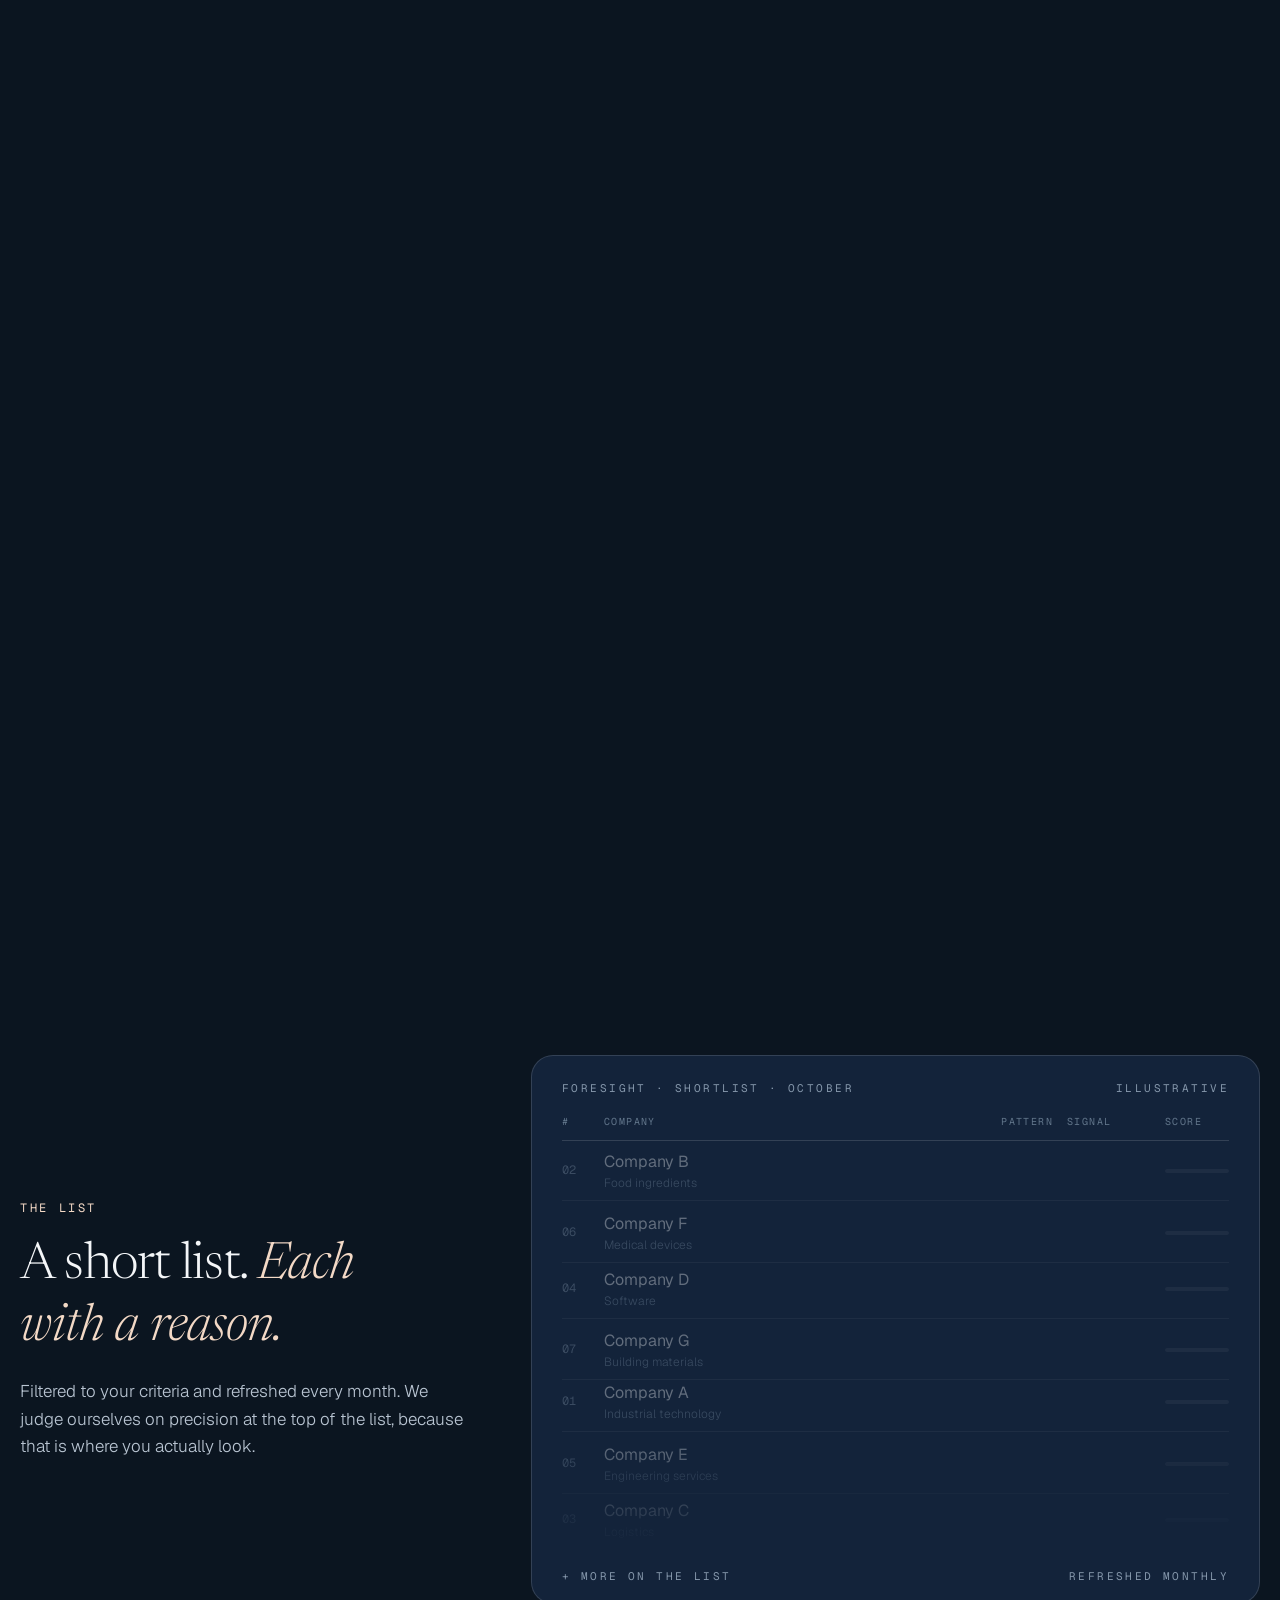
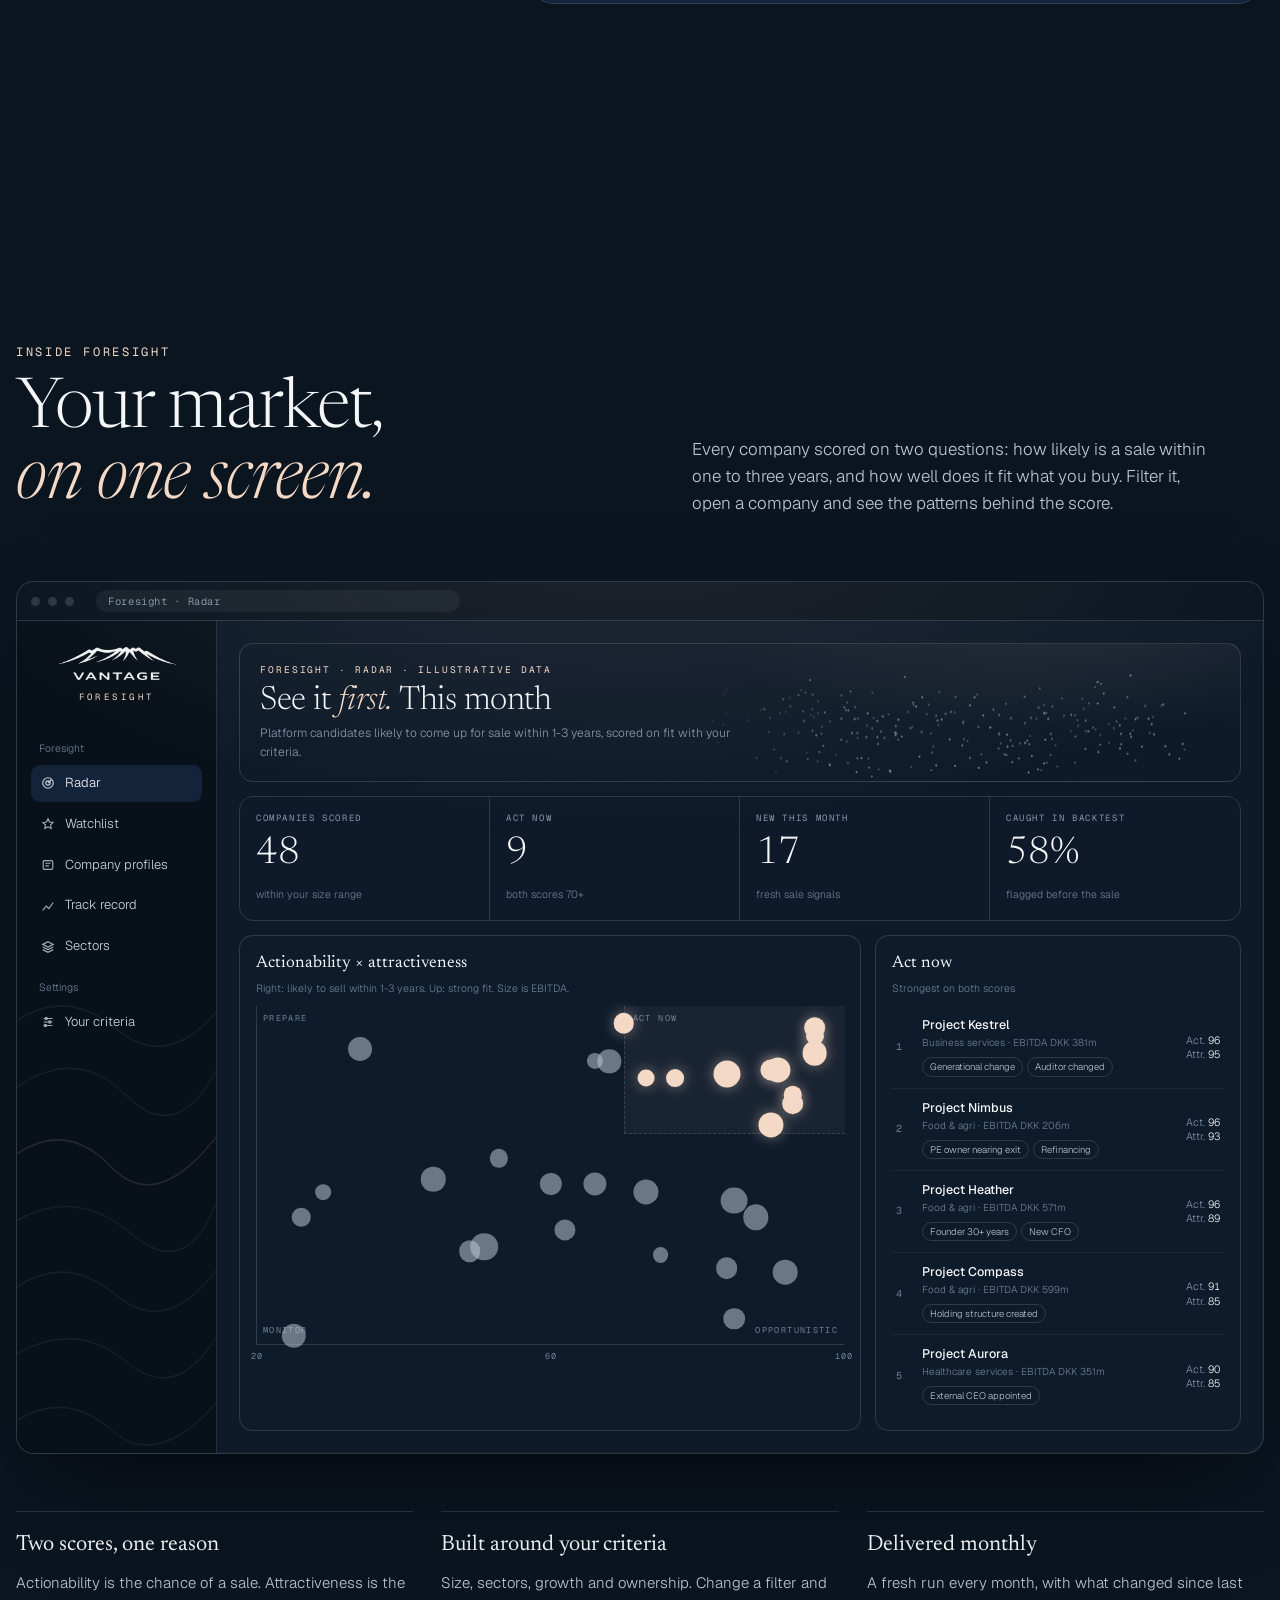
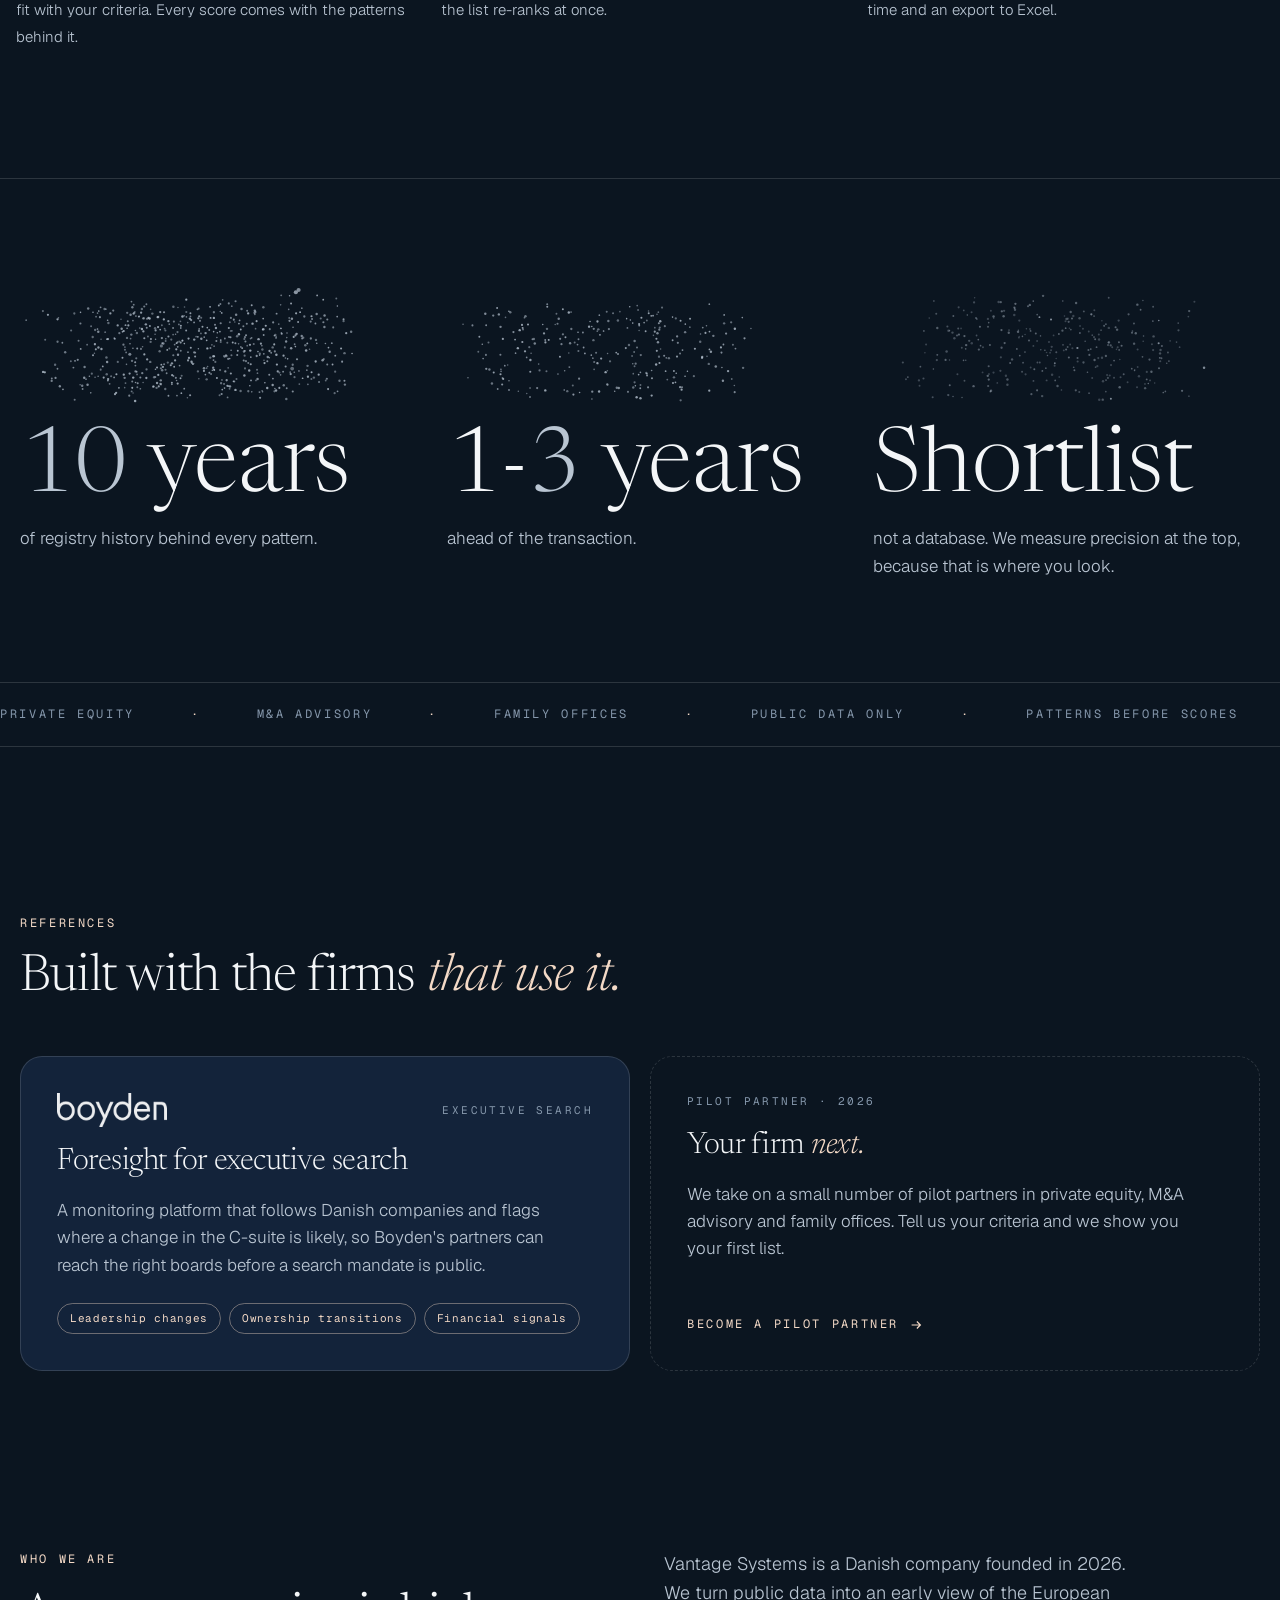
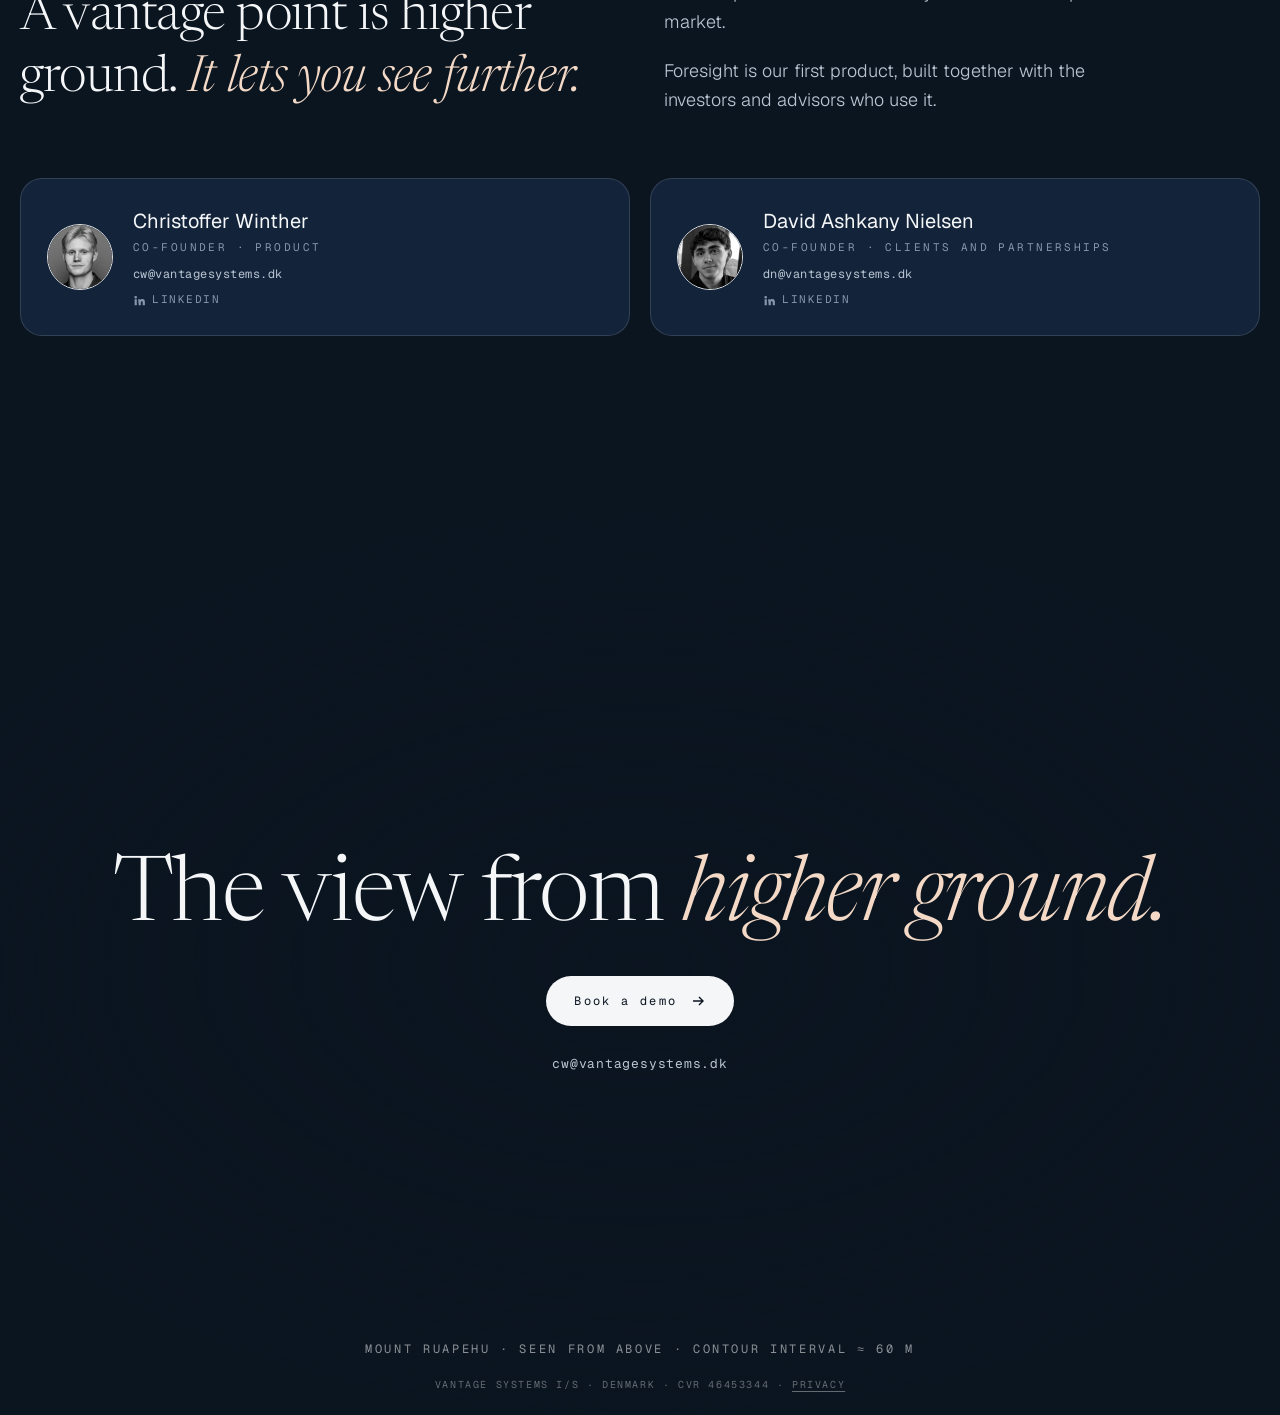
==== commit e6c0c1db: "Performance: cached topo background, lighter 3D, no nav blur, snappier scroll" ====
--- a/index.html
+++ b/index.html
@@ -47,8 +47,8 @@
 .btn svg{transition:transform .3s}.btn:hover svg{transform:translateX(4px)}
 
 /* nav */
-.nav{position:fixed;inset:0 0 auto;z-index:20;display:flex;justify-content:space-between;align-items:center;padding-top:calc(18px + env(safe-area-inset-top, 0px));padding-bottom:18px;transition:background .4s, backdrop-filter .4s}
-.nav.solid{background:rgba(11,21,32,.72);backdrop-filter:blur(14px)}
+.nav{position:fixed;inset:0 0 auto;z-index:20;display:flex;justify-content:space-between;align-items:center;padding-top:calc(18px + env(safe-area-inset-top, 0px));padding-bottom:18px;transition:background .4s}
+.nav.solid{background:rgba(11,21,32,.94)}
 .nav img{width:100px;height:auto;display:block}
 .nav ul{display:flex;gap:clamp(14px,3vw,40px);list-style:none;margin:0;padding:0}
 .nav a{text-decoration:none;padding:12px 0;display:inline-block}
@@ -284,7 +284,7 @@
 .product-head h2{font-size:clamp(40px,5.4vw,80px);line-height:1.02;margin:12px 0 0}
 .product-head p{color:var(--mist);margin:0;max-width:520px}
 .stage{perspective:1800px;perspective-origin:50% 0%}
-.frame{position:relative;border-radius:18px;border:1px solid var(--line);background:#0E1A29;box-shadow:0 60px 140px -40px rgba(0,0,0,.75),0 0 0 1px rgba(243,217,198,.04) inset;overflow:hidden;transform-origin:50% 0%;will-change:transform}
+.frame{position:relative;border-radius:18px;border:1px solid var(--line);background:#0E1A29;will-change:transform;box-shadow:0 40px 90px -30px rgba(0,0,0,.7),0 0 0 1px rgba(243,217,198,.04) inset;overflow:hidden;transform-origin:50% 0%;will-change:transform}
 .frame::after{content:"";position:absolute;inset:-40% -10% auto;height:70%;background:radial-gradient(closest-side,rgba(243,217,198,.08),transparent);pointer-events:none}
 .f-bar{display:flex;align-items:center;gap:8px;height:38px;padding:0 14px;border-bottom:1px solid var(--line);background:#0B1520}
 .f-bar i{width:9px;height:9px;border-radius:50%;background:rgba(244,246,248,.14)}
@@ -345,7 +345,7 @@
 }
 
 /* topographic map behind the whole page */
-.topo-bg{position:fixed;left:0;top:-60px;z-index:-1;pointer-events:none;display:block}
+.topo-bg{position:fixed;left:0;top:-60px;z-index:-1;pointer-events:none;display:block;will-change:transform;transform:translateZ(0)}
 
 /* scroll cue */
 .scroll-cue{position:absolute;left:50%;bottom:calc(22px + env(safe-area-inset-bottom,0px));z-index:3;transform:translateX(-50%);display:flex;flex-direction:column;align-items:center;gap:10px;color:rgba(244,246,248,.6);text-decoration:none;font-family:var(--f-mono);font-size:10px;letter-spacing:.32em;text-transform:uppercase;transition:opacity .5s,transform .5s;opacity:0;animation:cueIn 1s 1.6s ease forwards}
@@ -596,6 +596,7 @@
   const reduce=matchMedia('(prefers-reduced-motion: reduce)').matches;
   const small=()=>innerWidth<760;
   let W=0,H=0,dpr=1,CELL=14,GW=0,GH=0,F=null;
+  const ROWS=new Map(); // world row index -> heights, terrain never changes so each row is computed once
   // peaks repeat down the page every SPAN px of world space, alternating sides
   const SPAN=1500;
   const PEAKS=[{x:.74,y:.30,r:.34,h:1},{x:.18,y:.78,r:.26,h:.72},{x:.58,y:.98,r:.16,h:.42},{x:.08,y:.18,r:.14,h:.35}];
@@ -620,12 +621,12 @@
     return h;
   }
   function size(){
-    dpr=Math.min(devicePixelRatio||1,1.5);
+    dpr=1; // thin faint lines, full resolution is not worth the cost
     W=innerWidth; H=innerHeight+120;
     CELL=small()?16:13;
     c.width=W*dpr; c.height=H*dpr; c.style.width=W+'px'; c.style.height=H+'px';
     ctx.setTransform(dpr,0,0,dpr,0,0);
-    GW=Math.ceil(W/CELL)+1; GH=Math.ceil(H/CELL)+1; F=new Float32Array(GW*GH);
+    GW=Math.ceil(W/CELL)+1; GH=Math.ceil(H/CELL)+2; F=new Float32Array(GW*GH); ROWS.clear();
   }
   const STEP=.055;
   let last=0, t0=performance.now(), lastY=-1, lastOff=-1;
@@ -634,8 +635,15 @@
     const off=reduce?0:((now-t0)/1000*.0045)%STEP; // levels creep so rings flow outward
     if(Math.abs(sy-lastY)<.5&&Math.abs(off-lastOff)<STEP*.004) return;
     lastY=sy; lastOff=off;
-    for(let j=0;j<GH;j++){const wy=j*CELL+sy; for(let i=0;i<GW;i++) F[j*GW+i]=height(i*CELL/W,wy);}
-    ctx.clearRect(0,0,W,H);
+    const r0=Math.floor(sy/CELL), frac=sy-r0*CELL;
+    for(let j=0;j<GH;j++){
+      const r=r0+j; let row=ROWS.get(r);
+      if(!row){row=new Float32Array(GW); const wy=r*CELL; for(let i=0;i<GW;i++) row[i]=height(i*CELL/W,wy); ROWS.set(r,row);}
+      F.set(row,j*GW);
+    }
+    if(ROWS.size>GH*6){for(const k of ROWS.keys()){if(k<r0-GH*2||k>r0+GH*3) ROWS.delete(k);}}
+    ctx.setTransform(dpr,0,0,dpr,0,-frac*dpr);
+    ctx.clearRect(0,0,W,H+CELL);
     // group segments by level band so each band is one stroke
     const paths=new Map();
     for(let j=0;j<GH-1;j++){
@@ -665,11 +673,13 @@
       for(let n=0;n<p.length;n+=4){ctx.moveTo(p[n],p[n+1]-60);ctx.lineTo(p[n+2],p[n+3]-60);}
       ctx.stroke();
     }
+    ctx.setTransform(dpr,0,0,dpr,0,0);
   }
   function loop(now){
     requestAnimationFrame(loop);
     if(document.hidden) return;
-    if(now-last<(small()?66:40)) return; // ~15-25 fps is plenty for slow lines
+    if(scrollY<innerHeight*.7) return; // the hero covers the screen, nothing to see
+    if(now-last<(small()?66:50)) return; // ~15-25 fps is plenty for slow lines
     last=now; draw(now);
   }
   size(); draw(performance.now());
@@ -709,7 +719,7 @@
   // ridge star field in the page header
   const c=document.getElementById('pridge'), ctx=c.getContext('2d'); let W=0,H=0,S=[],t0=null,vis=false;
   const ridge=u=>Math.max(Math.exp(-((u-.62)**2)/.018),.55*Math.exp(-((u-.4)**2)/.03),.28*Math.exp(-((u-.86)**2)/.02))*.9+.05*Math.sin(u*23);
-  function build(){const b=c.getBoundingClientRect(),dpr=Math.min(devicePixelRatio||1,2);W=Math.max(100,b.width);H=Math.max(50,b.height);c.width=W*dpr;c.height=H*dpr;ctx.setTransform(dpr,0,0,dpr,0,0);S=[];
+  function build(){const b=c.getBoundingClientRect(),dpr=Math.min(devicePixelRatio||1,1.5);W=Math.max(100,b.width);H=Math.max(50,b.height);c.width=W*dpr;c.height=H*dpr;ctx.setTransform(dpr,0,0,dpr,0,0);S=[];
     for(let x=0;x<=W;x+=5){const u=x/W,y=H-8-ridge(u)*H*.8;S.push({tx:x,ty:y,w:ridge(u)>.82});if(Math.random()<.4)S.push({tx:x,ty:y+8+Math.random()*8,w:false});}
     for(let x=0;x<=W;x+=7)S.push({tx:x,ty:H-8,w:false});
     S.forEach(p=>Object.assign(p,{x:Math.random()*W,y:Math.random()*H,hx:Math.random()*W,hy:Math.random()*H,vx:(Math.random()-.5)*.16,vy:(Math.random()-.5)*.1,ph:Math.random()*6.28,d:Math.random()*.9}));}
@@ -753,7 +763,7 @@
   const scenes=cvs.map(c=>({c,ctx:c.getContext('2d'),shape:c.dataset.shape,P:[],labels:[],t0:null,vis:false,W:0,H:0,mx:-1e3,my:-1e3,cycleStart:0}));
 
   function build(S){
-    const dpr=Math.min(devicePixelRatio||1,2), r=S.c.getBoundingClientRect();
+    const dpr=Math.min(devicePixelRatio||1,1.5), r=S.c.getBoundingClientRect();
     const W=S.W=Math.max(200,r.width), H=S.H=r.height||128;
     S.c.width=W*dpr; S.c.height=H*dpr; S.ctx.setTransform(dpr,0,0,dpr,0,0);
     const T=[]; S.labels=[]; S.pulse=null;
@@ -913,8 +923,9 @@
 /* ---------- 3D contour volcano ---------- */
 function buildMountain(canvas, top){
   if(!window.THREE||!canvas) return null;
-  const renderer = new THREE.WebGLRenderer({canvas, antialias:true, alpha:false});
-  renderer.setPixelRatio(Math.min(devicePixelRatio, innerWidth<760?1.5:2));
+  const renderer = new THREE.WebGLRenderer({canvas, antialias:false, alpha:false, powerPreference:'high-performance'});
+  let PR=Math.min(devicePixelRatio, innerWidth<760?1.25:1.5);
+  renderer.setPixelRatio(PR);
   const scene = new THREE.Scene();
   const BG = new THREE.Color('#0B1520');
   scene.background = BG;
@@ -928,7 +939,7 @@
     const x0=Math.floor(x),y0=Math.floor(y),x1=Math.min(x0+1,DEM_N-1),y1=Math.min(y0+1,DEM_N-1),fx=x-x0,fy=y-y0;
     const g=(i,j)=>dem[j*DEM_N+i]/65535;
     return (g(x0,y0)*(1-fx)+g(x1,y0)*fx)*(1-fy)+(g(x0,y1)*(1-fx)+g(x1,y1)*fx)*fy;}
-  const SEG = innerWidth < 760 ? 200 : 319;
+  const SEG = innerWidth < 760 ? 160 : 240;
   const SIZE=9, EXAG=1.7;
   const geo = new THREE.PlaneGeometry(SIZE,SIZE,SEG,SEG);
   geo.rotateX(-Math.PI/2);
@@ -972,7 +983,7 @@
   scene.add(mesh);
 
   // drifting cloud sea (soft points) that wraps seamlessly
-  const N = innerWidth < 760 ? 900 : 1800;
+  const N = innerWidth < 760 ? 350 : 700;
   const cg = new THREE.BufferGeometry(); const cp = new Float32Array(N*3); const cs = new Float32Array(N);
   for(let i=0;i<N;i++){cp[i*3]=(Math.random()-.5)*10;cp[i*3+1]=.12+Math.random()*.22;cp[i*3+2]=(Math.random()-.5)*10;cs[i]=.4+Math.random();}
   cg.setAttribute('position',new THREE.BufferAttribute(cp,3)); cg.setAttribute('aS',new THREE.BufferAttribute(cs,1));
@@ -990,9 +1001,13 @@
   addEventListener('pointermove',e=>{state.tx=(e.clientX/innerWidth-.5);state.ty=(e.clientY/innerHeight-.5);});
   let visible=!top; new IntersectionObserver(es=>{visible=es[0].isIntersecting;}).observe(canvas);
   const clock=new THREE.Clock();
-  function frame(){
+  // adaptive quality: if the first second runs slow, drop the resolution
+  let fN=0, fT0=0, tuned=false;
+  function frame(now){
     const t=clock.getElapsedTime();
-    if(visible){
+    if(visible&&!document.hidden){
+      if(!tuned){ if(fN===0) fT0=performance.now(); if(++fN===45){ const fps=45000/(performance.now()-fT0); tuned=true;
+        if(fps<50&&PR>1){PR=1; renderer.setPixelRatio(1); resize(); cm.uniforms.uPx.value=1;} } }
       state.mx+=(state.tx-state.mx)*.04; state.my+=(state.ty-state.my)*.04;
       if(top){
         const ang=(reduce?0:t*.035)+state.mx*.3;
@@ -1036,7 +1051,7 @@
   const idx=[...Array(N).keys()].filter(i=>D[i].sig).sort(()=>rnd()-.5).slice(0,60); idx.forEach(i=>D[i].hi=true);
   const labels=[{x:OUT.cph[0],y:OUT.cph[1],t:'New holding company'},{x:OUT.sto[0],y:OUT.sto[1],t:'Owner tenure · 21 yrs'},{x:OUT.mun[0],y:OUT.mun[1],t:'Board change'}];
   const st={p:0,cur:0}; let W=0,H=0,dpr=1,ox=0,oy=0,sc=1;
-  function size(){const r=cv.getBoundingClientRect();dpr=Math.min(devicePixelRatio,2);W=r.width;H=r.height;cv.width=W*dpr;cv.height=H*dpr;
+  function size(){const r=cv.getBoundingClientRect();dpr=Math.min(devicePixelRatio,1.5);W=r.width;H=r.height;cv.width=W*dpr;cv.height=H*dpr;
     sc=Math.min(W/OUT.w,H/OUT.h)*.97; ox=(W-OUT.w*sc)/2; oy=(H-OUT.h*sc)/2;}
   addEventListener('resize',size); size();
   let vis=false; new IntersectionObserver(es=>{vis=es[0].isIntersecting;if(vis)size();}).observe(cv);
@@ -1076,7 +1091,7 @@
 let proc=null;
 (function(){
   const cv=document.getElementById('proc'); if(!window.THREE||!cv) return;
-  const R=new THREE.WebGLRenderer({canvas:cv,antialias:true,alpha:true}); R.setPixelRatio(Math.min(devicePixelRatio,innerWidth<760?1.5:2));
+  const R=new THREE.WebGLRenderer({canvas:cv,antialias:true,alpha:true,powerPreference:'high-performance'}); R.setPixelRatio(Math.min(devicePixelRatio,1.5));
   const S=new THREE.Scene(); const C=new THREE.PerspectiveCamera(36,3/4,.1,50); C.position.set(0,.6,7.2);
   const N=innerWidth<760?900:1800, TOP=25; let seed=11; const rnd=()=>{seed=(seed*16807)%2147483647;return seed/2147483647;};
   const gauss=()=>{let u=0,v=0;while(!u)u=rnd();while(!v)v=rnd();return Math.sqrt(-2*Math.log(u))*Math.cos(2*Math.PI*v);};
@@ -1161,7 +1176,7 @@
 ScrollTrigger.config({ignoreMobileResize:true});
 
 if(window.Lenis && !reduce){
-  const lenis=new Lenis({lerp:.085,smoothWheel:true,syncTouch:false}); window.__lenis=lenis;
+  const lenis=new Lenis({lerp:.14,smoothWheel:true,syncTouch:false}); window.__lenis=lenis;
   lenis.on('scroll',ScrollTrigger.update);
   gsap.ticker.add(t=>lenis.raf(t*1000)); gsap.ticker.lagSmoothing(0);
   document.querySelectorAll('a[href^="#"]:not(.js-demo)').forEach(a=>a.addEventListener('click',e=>{const el=document.querySelector(a.getAttribute('href'));if(el){e.preventDefault();lenis.scrollTo(el,{offset:0,duration:1.6});}}));
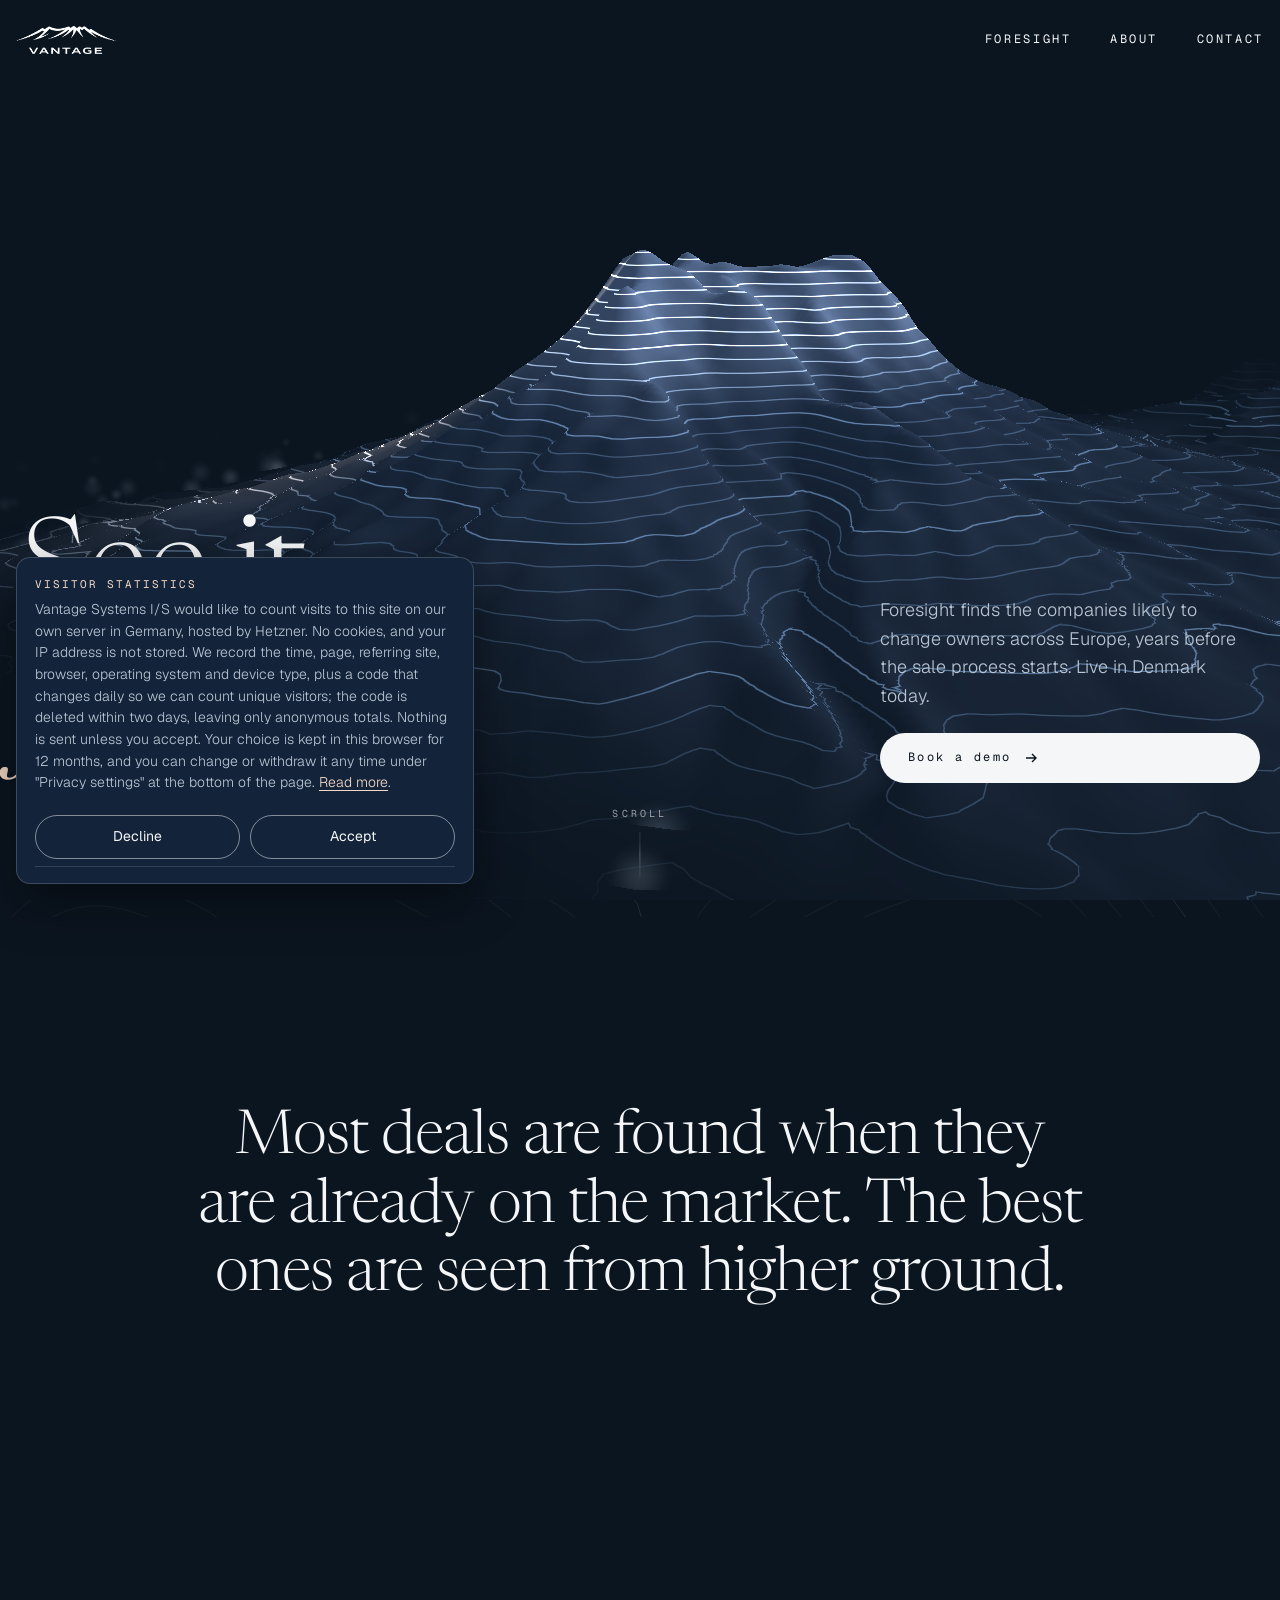
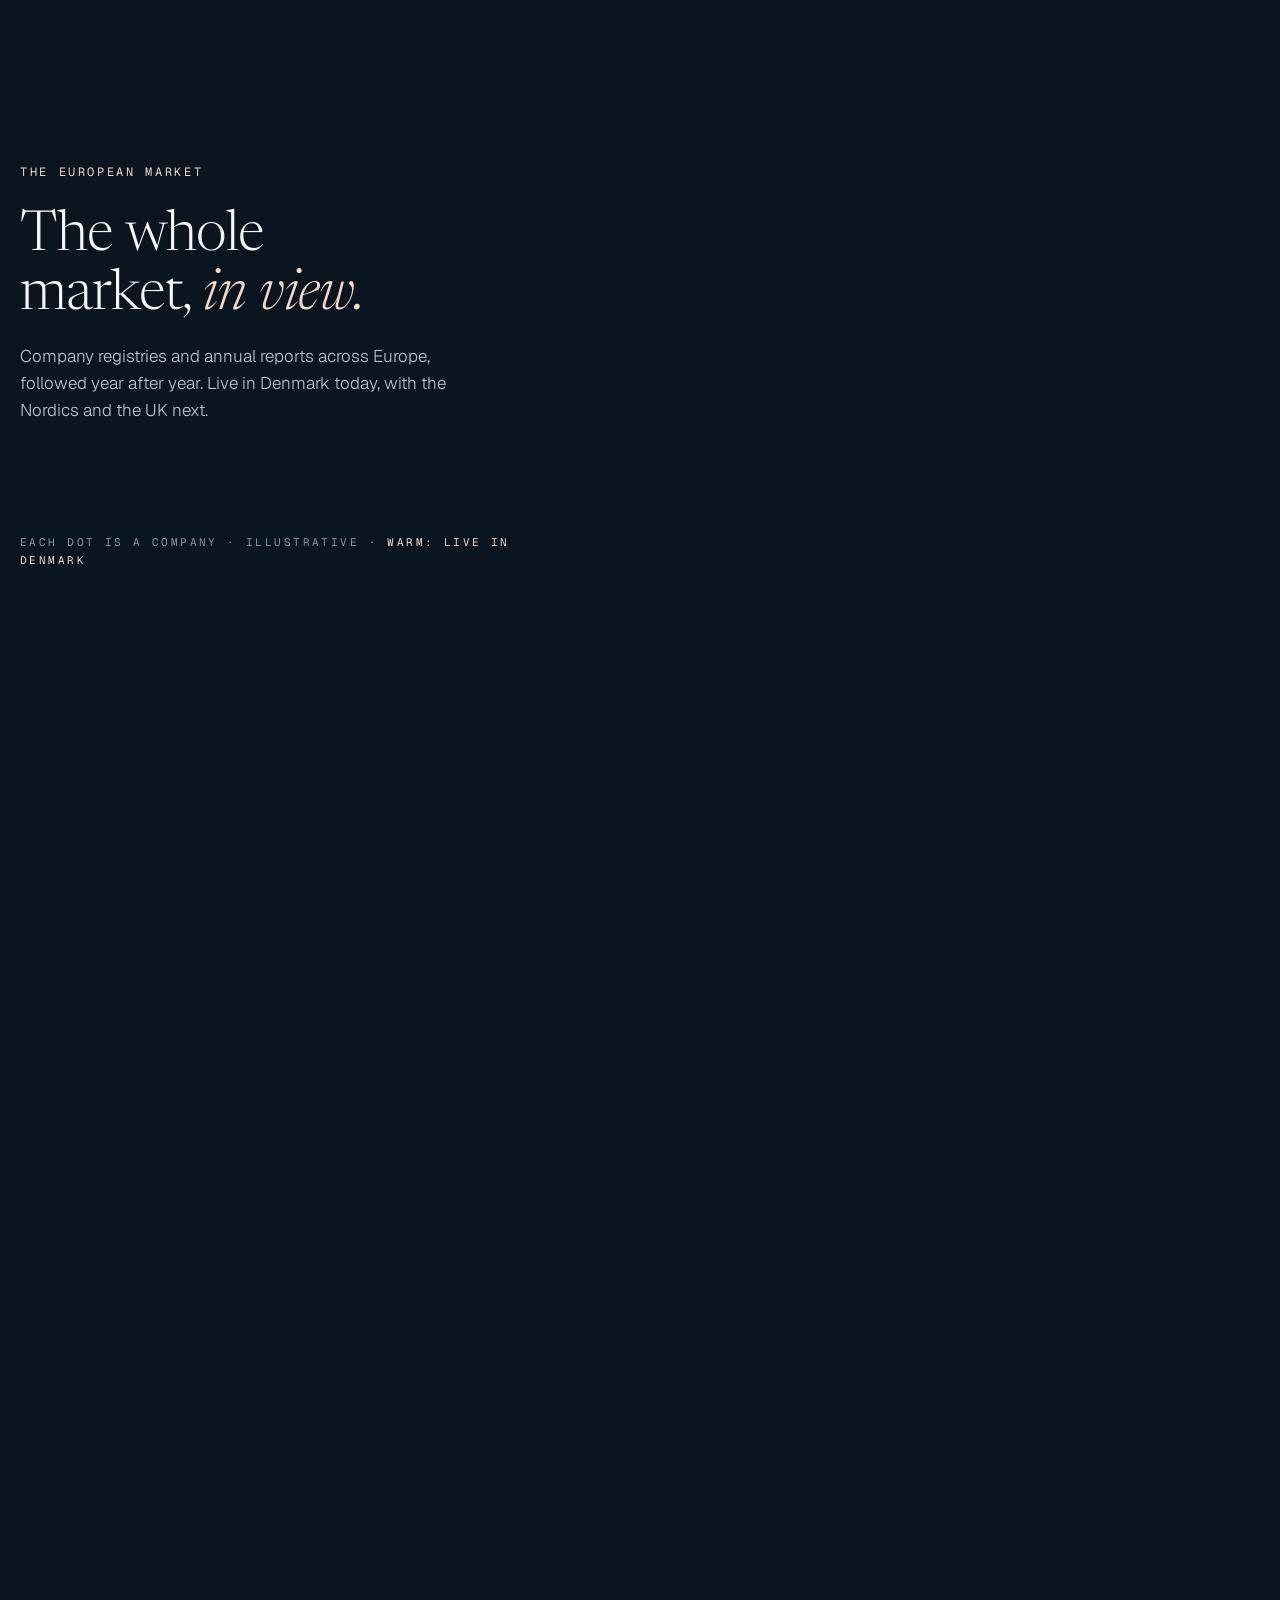
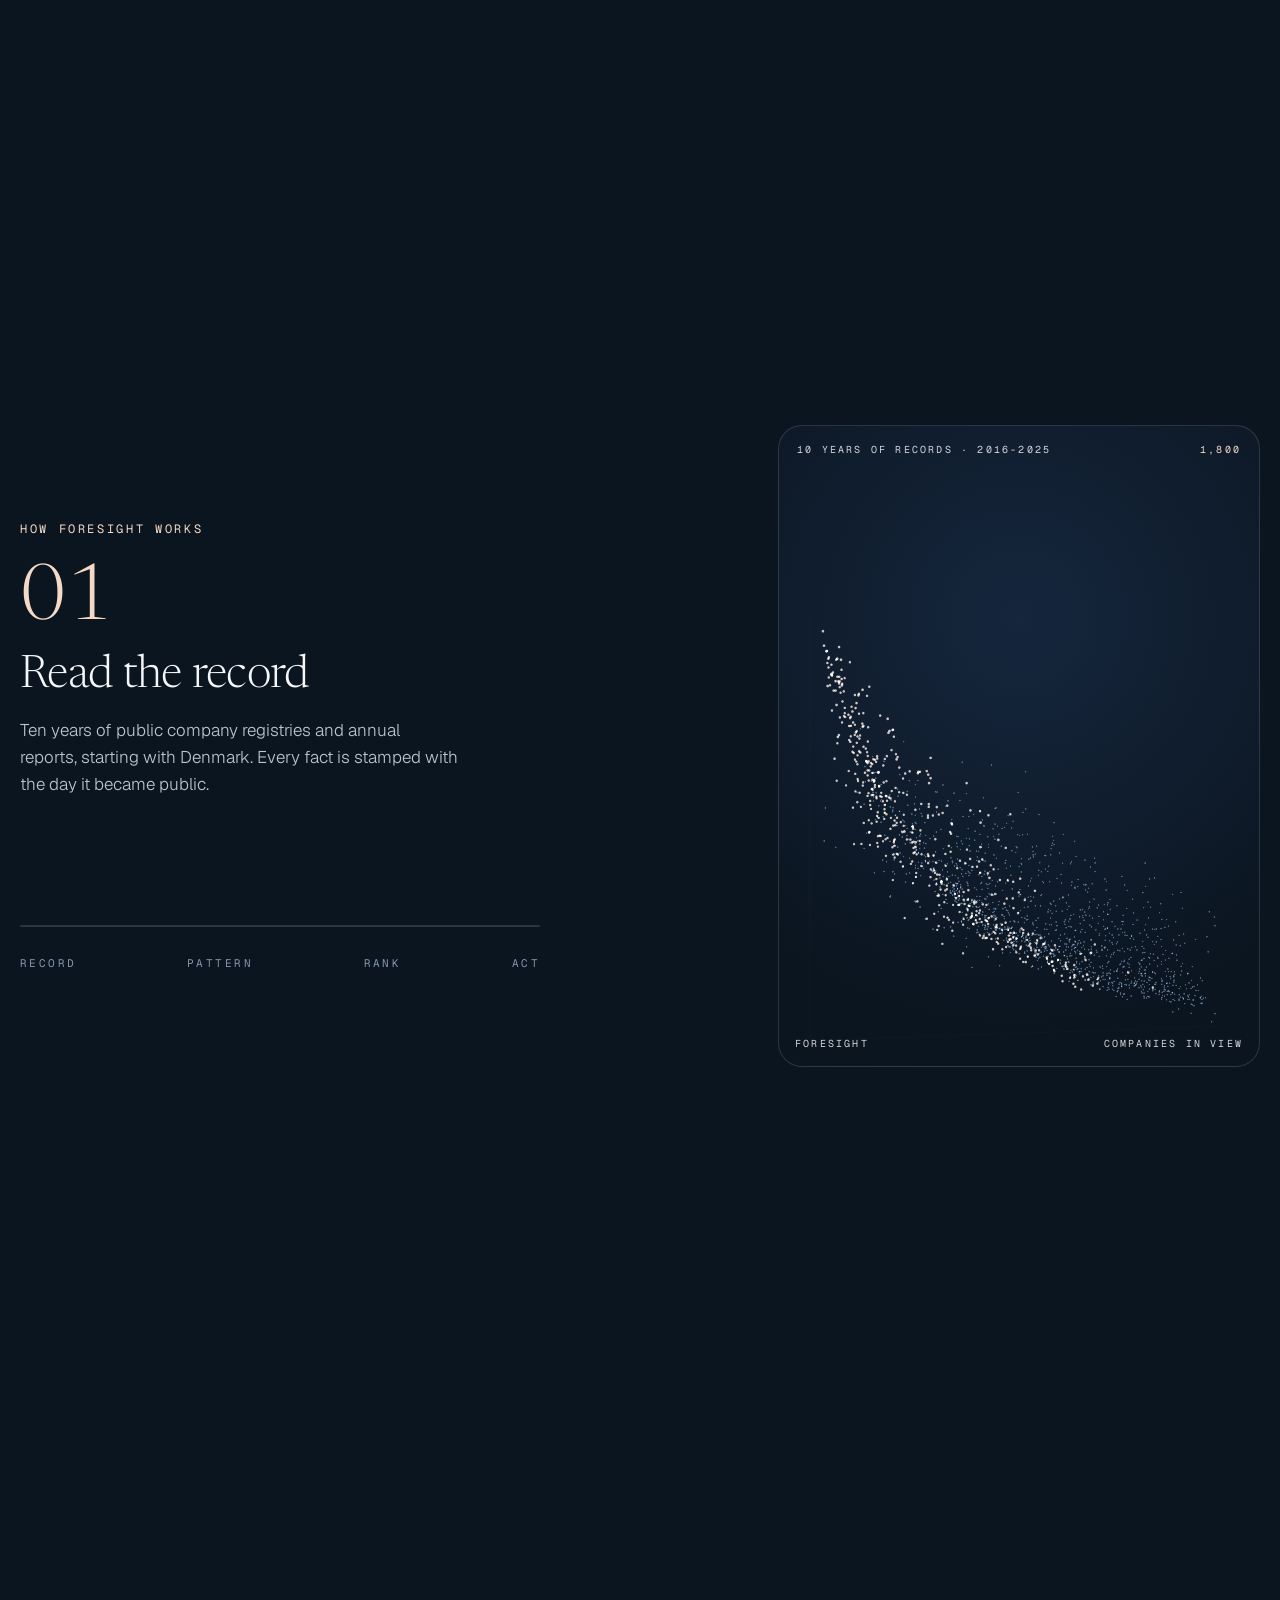
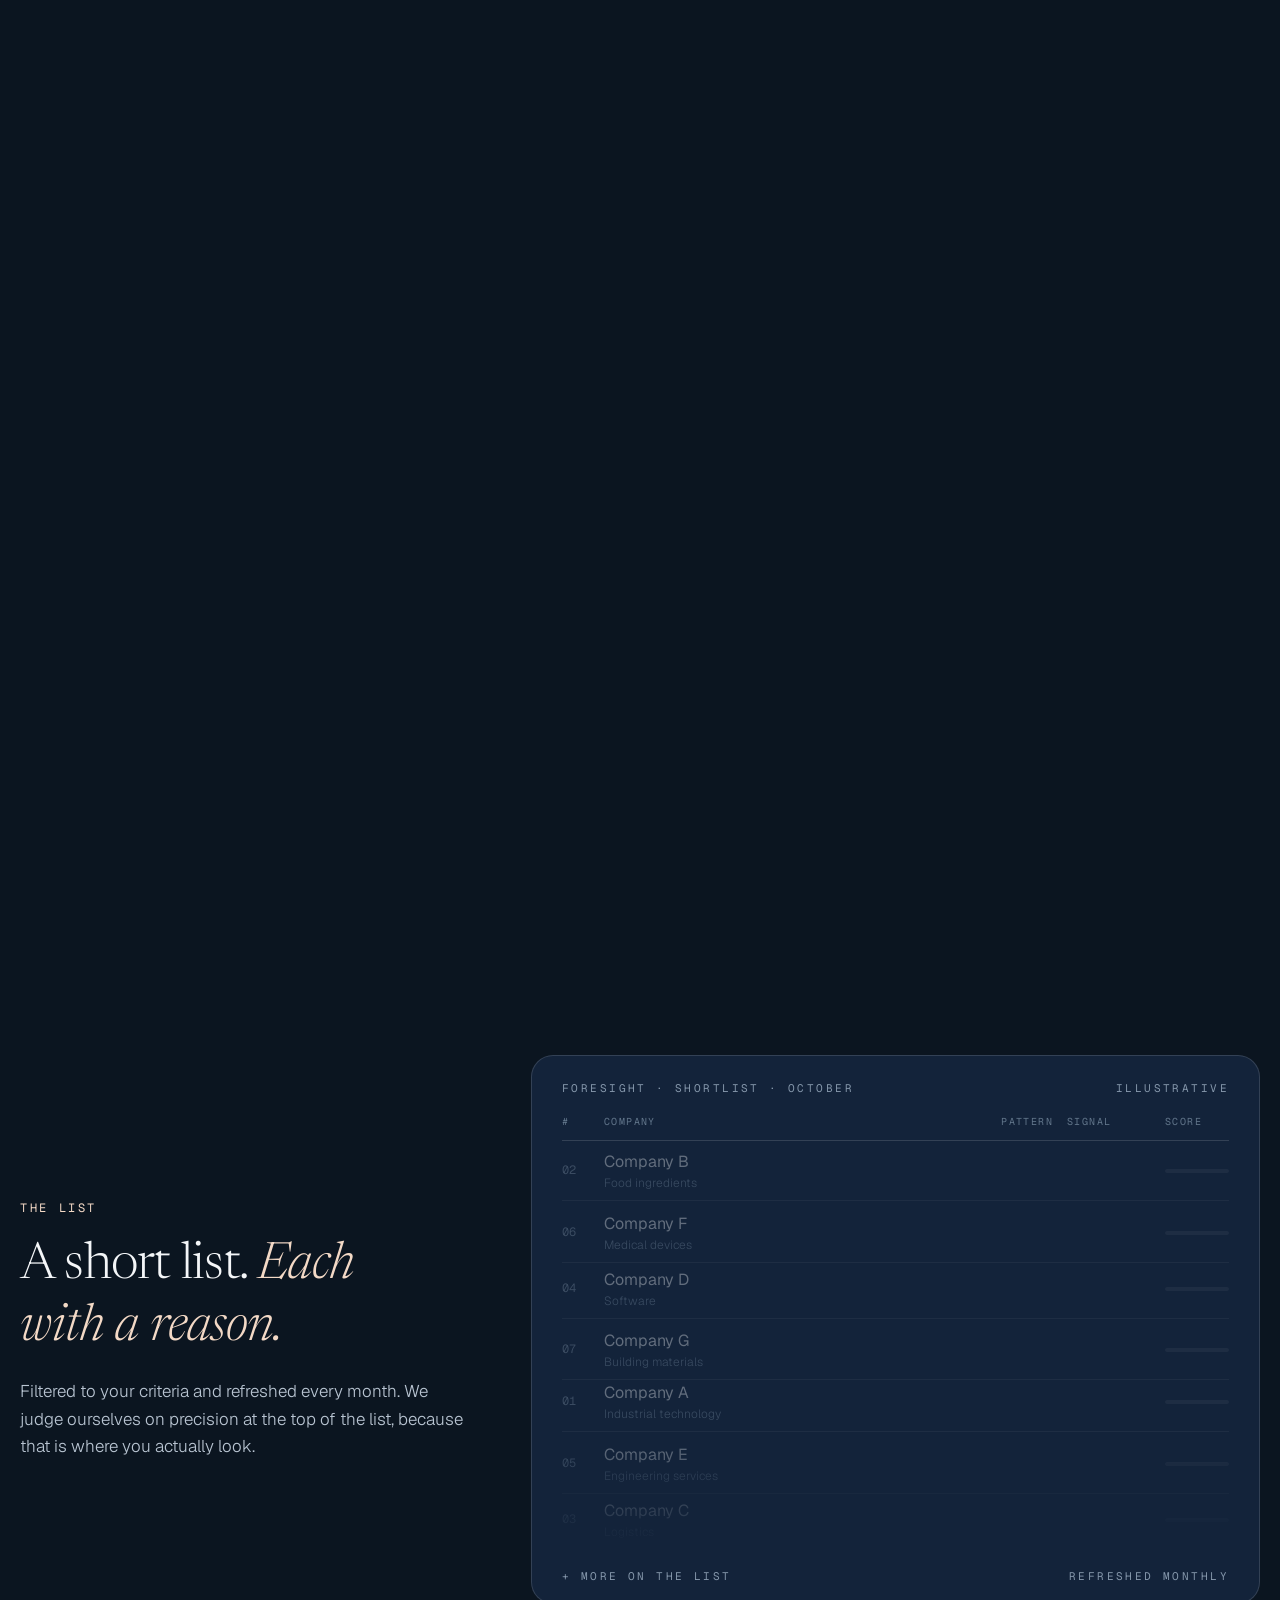
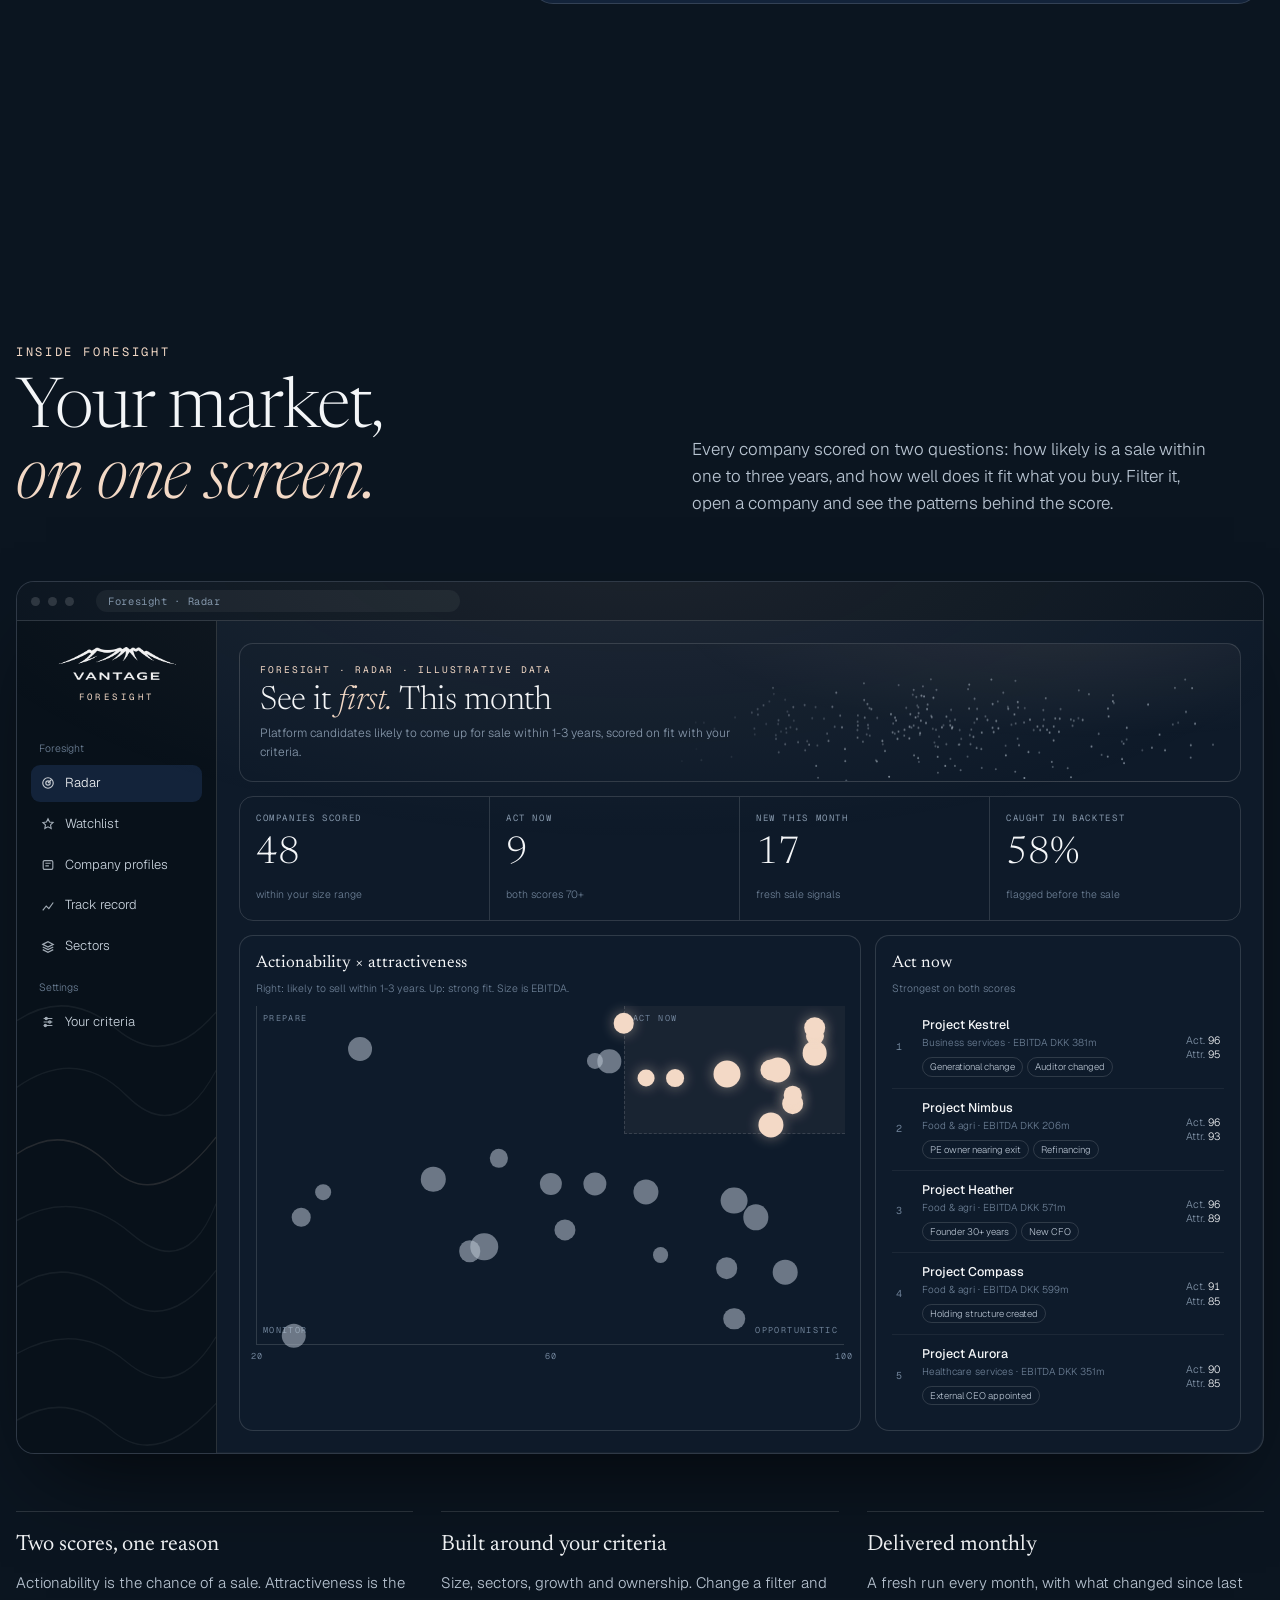
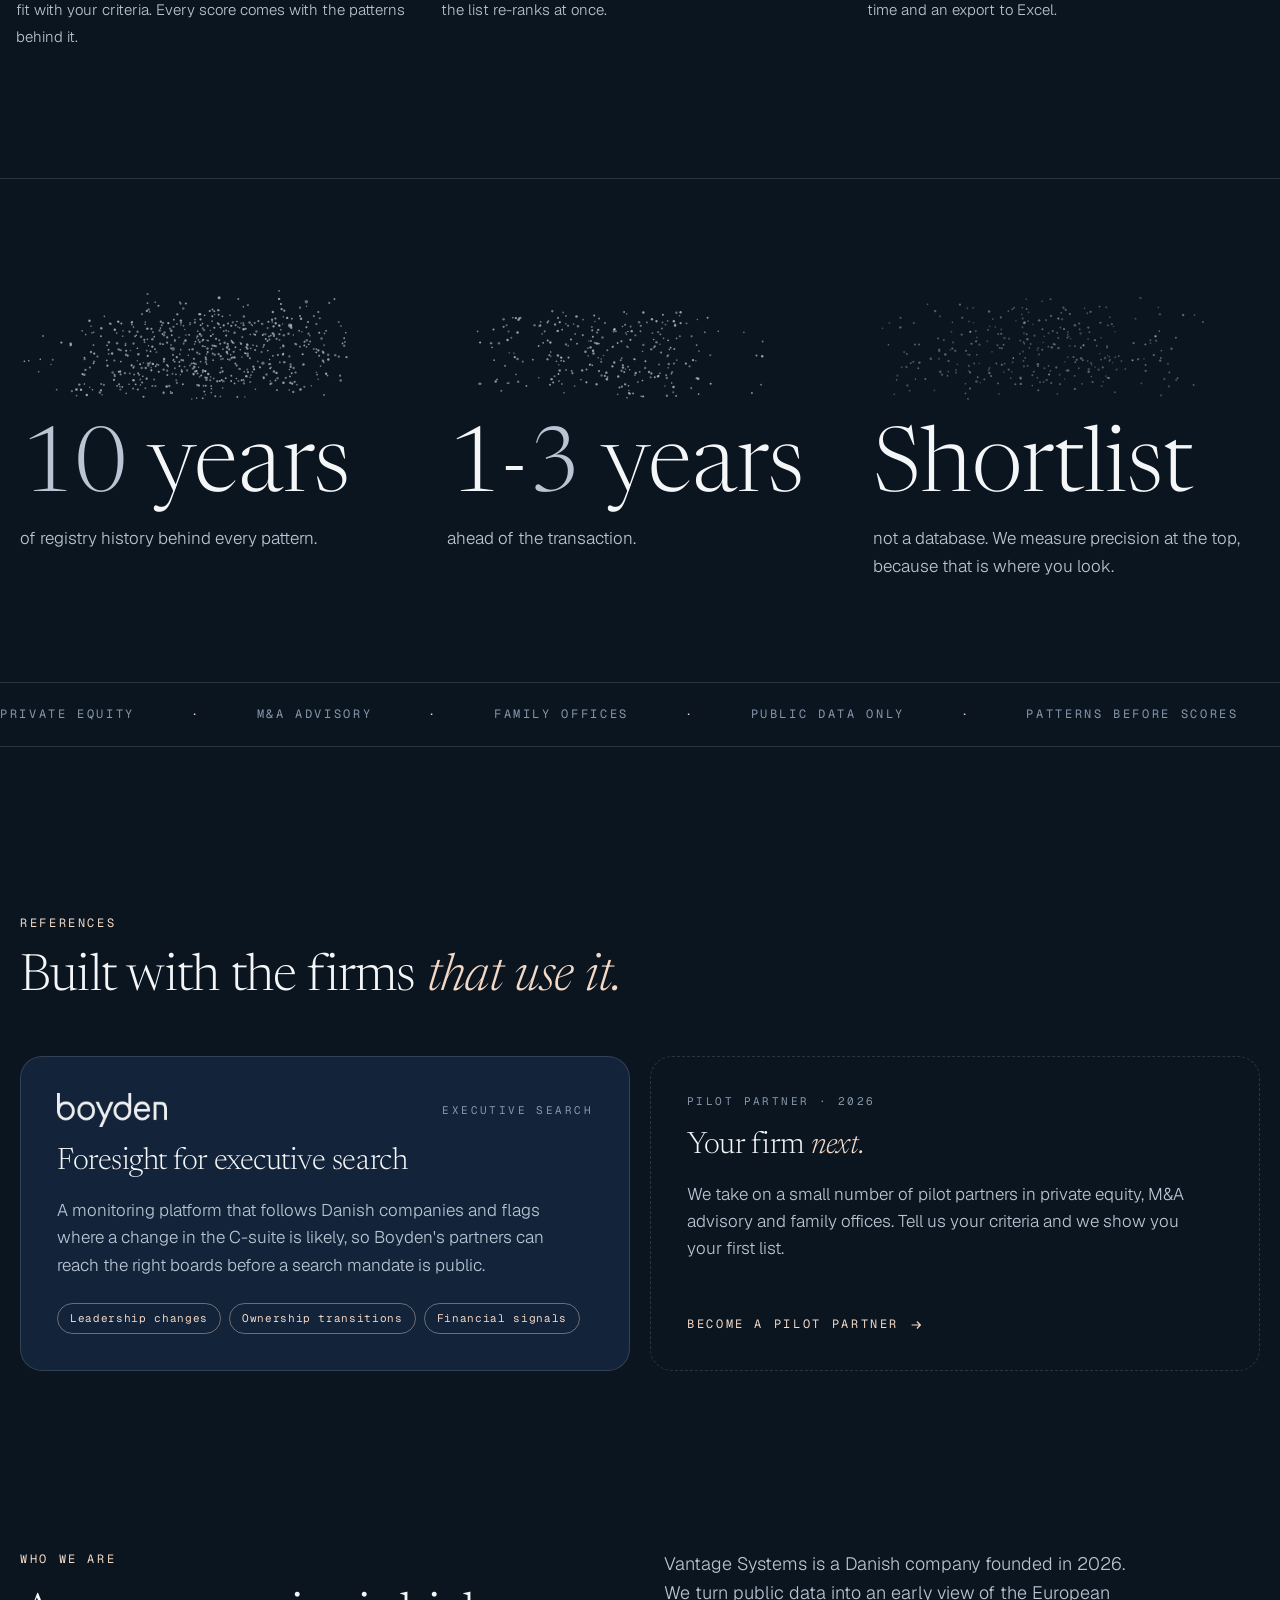
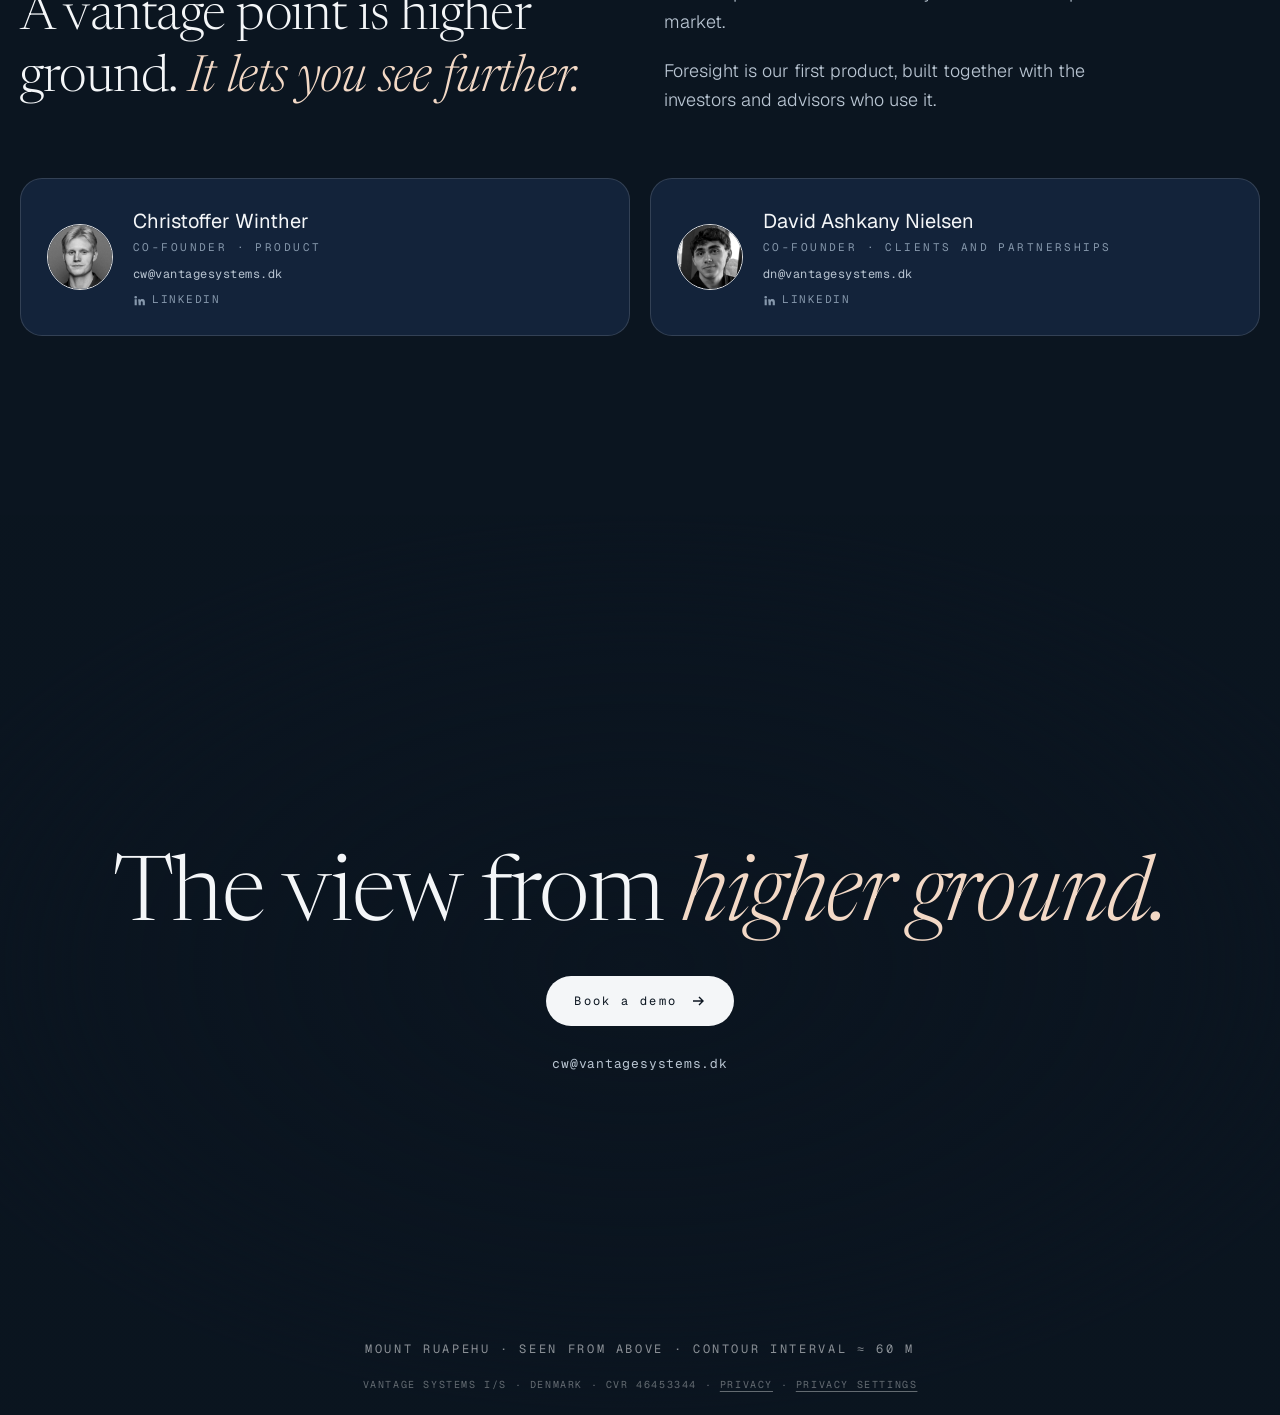
==== commit 155c8d0f: "Besøgsstatistik med samtykke: banner, egen tæller og opdateret privatlivspolitik Co-Authored-By: Cla" ====
--- a/index.html
+++ b/index.html
@@ -573,7 +573,7 @@
     <span class="mail">cw@vantagesystems.dk</span>
   </div>
   <div class="coords2 mono" aria-hidden="true">Mount Ruapehu · seen from above · contour interval ≈ 60 m</div>
-  <div class="legal mono">Vantage Systems I/S · Denmark · CVR 46453344 · <a href="privacy.html">Privacy</a></div>
+  <div class="legal mono">Vantage Systems I/S · Denmark · CVR 46453344 · <a href="privacy.html">Privacy</a> · <a href="privacy.html#statistics" data-consent-open>Privacy settings</a></div>
 </section>
 </main>
 
@@ -1263,5 +1263,6 @@
 })();
 </script>
 
+<script src="consent.js" defer></script>
 </body>
 </html>
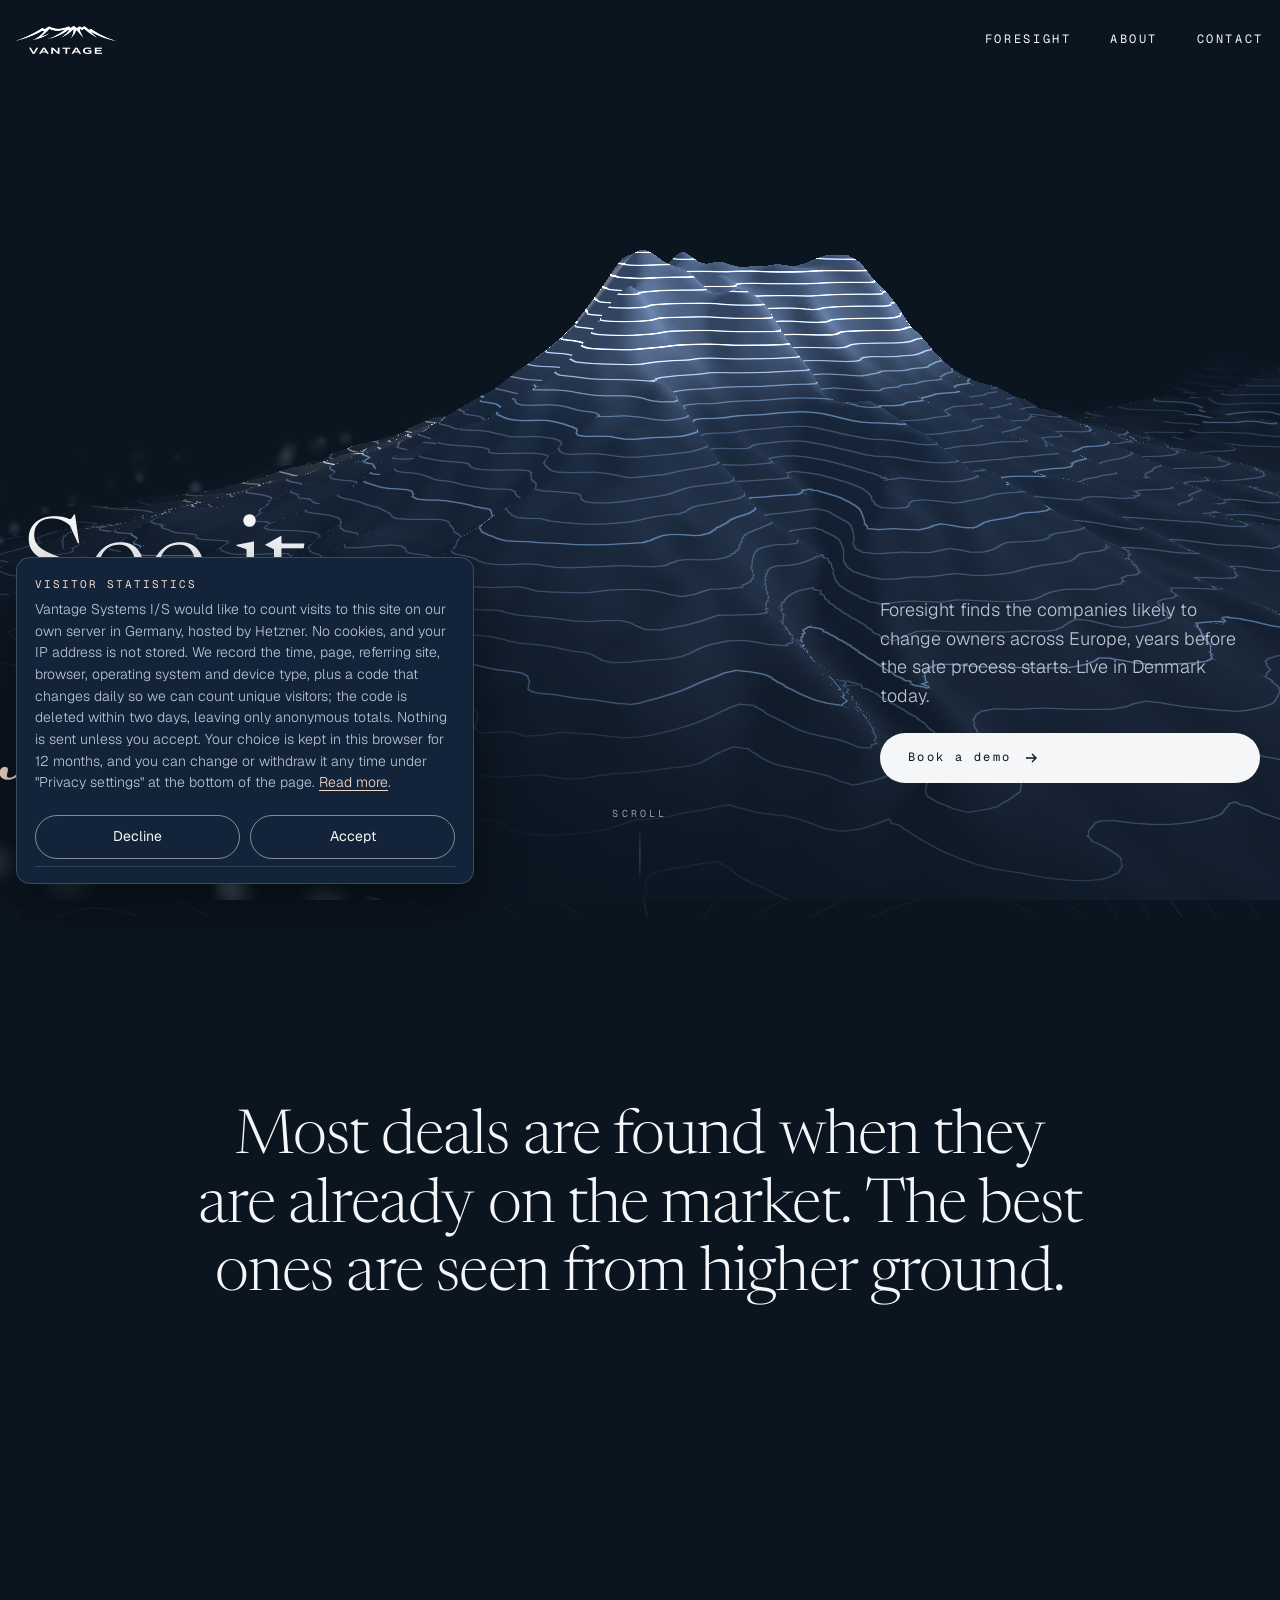
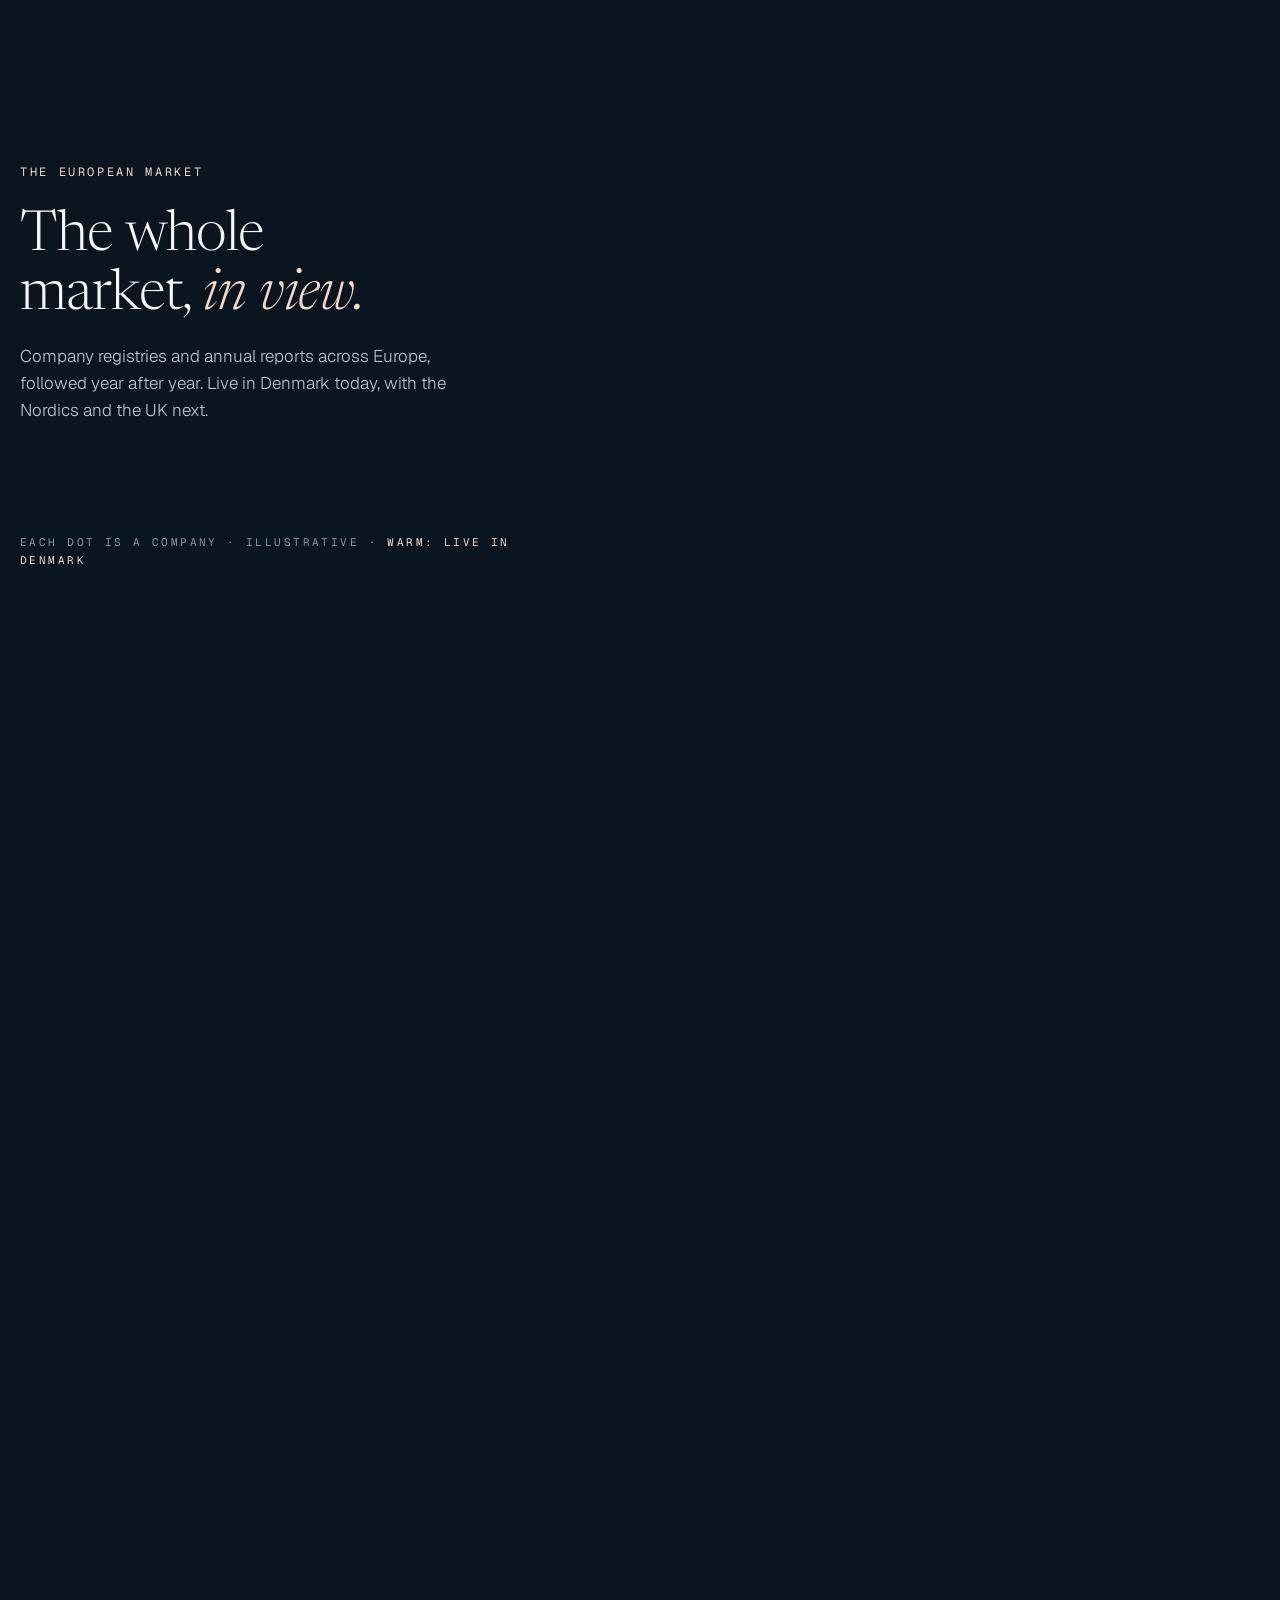
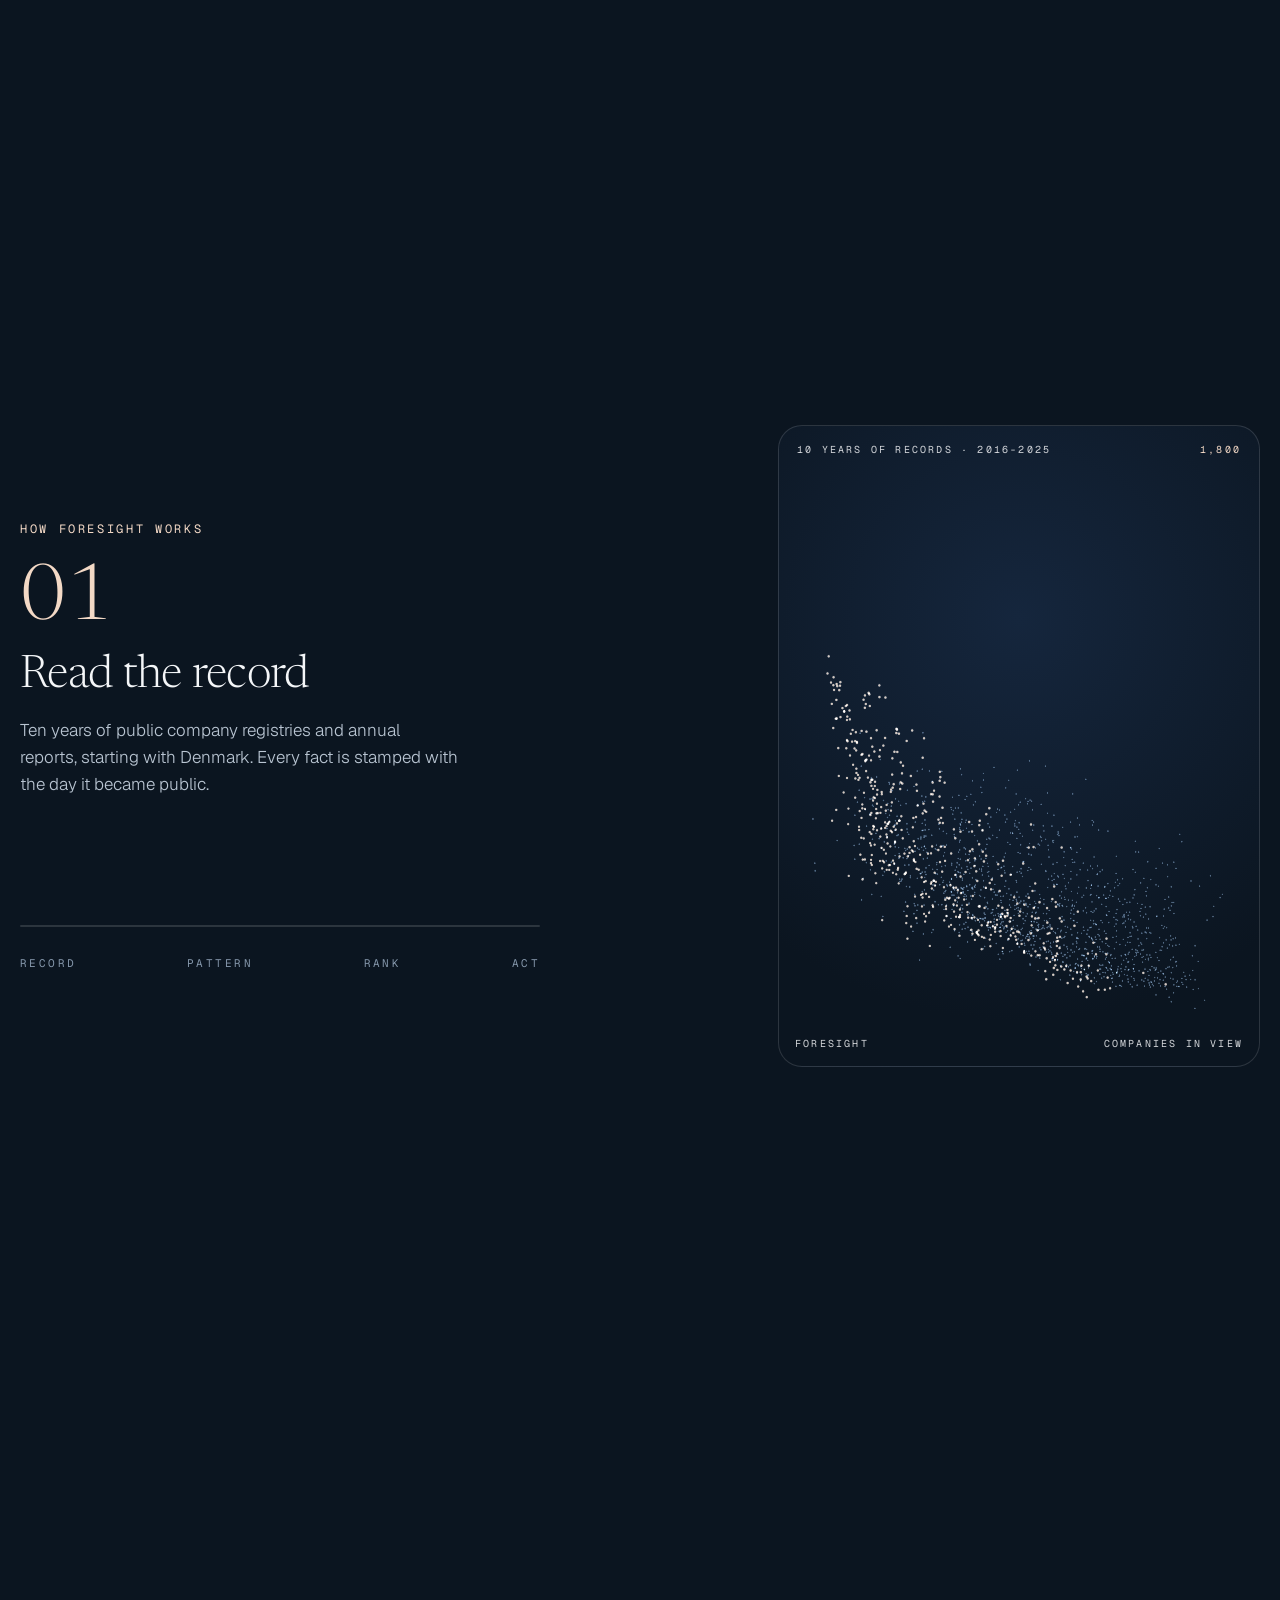
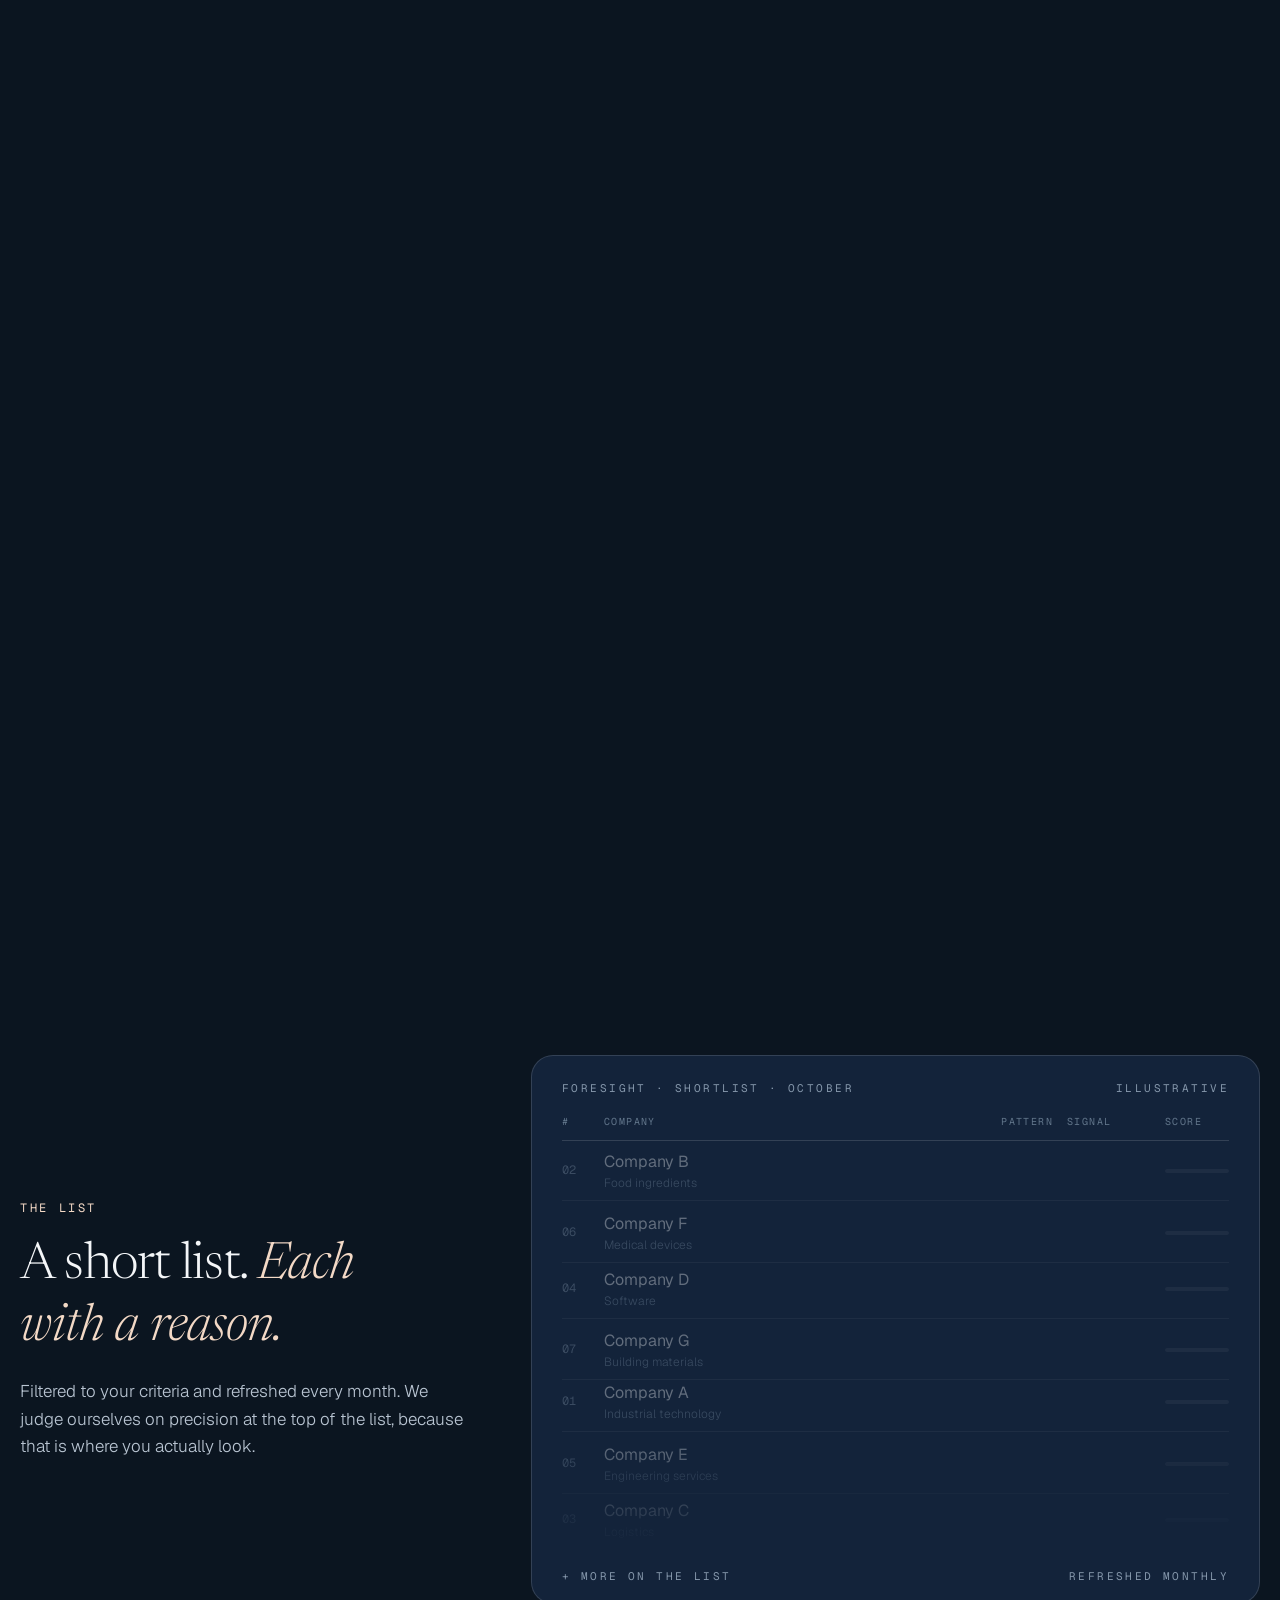
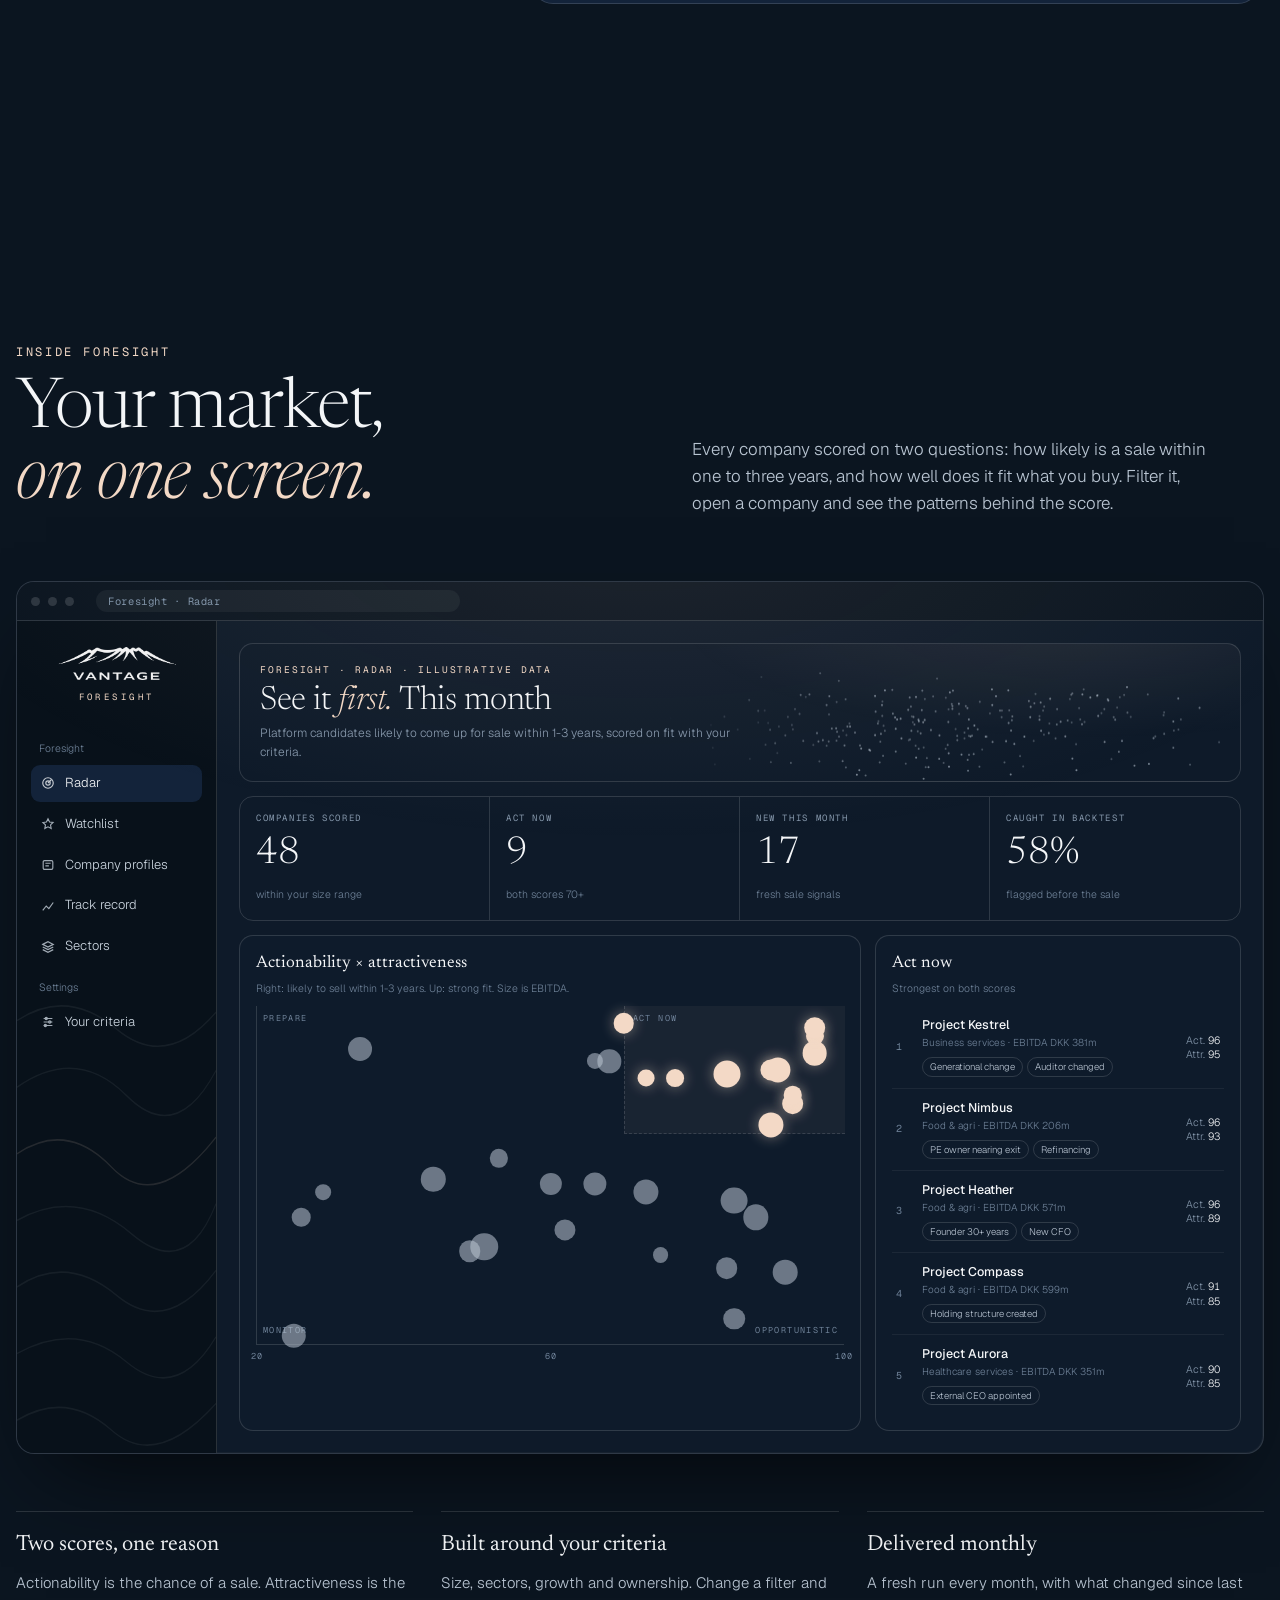
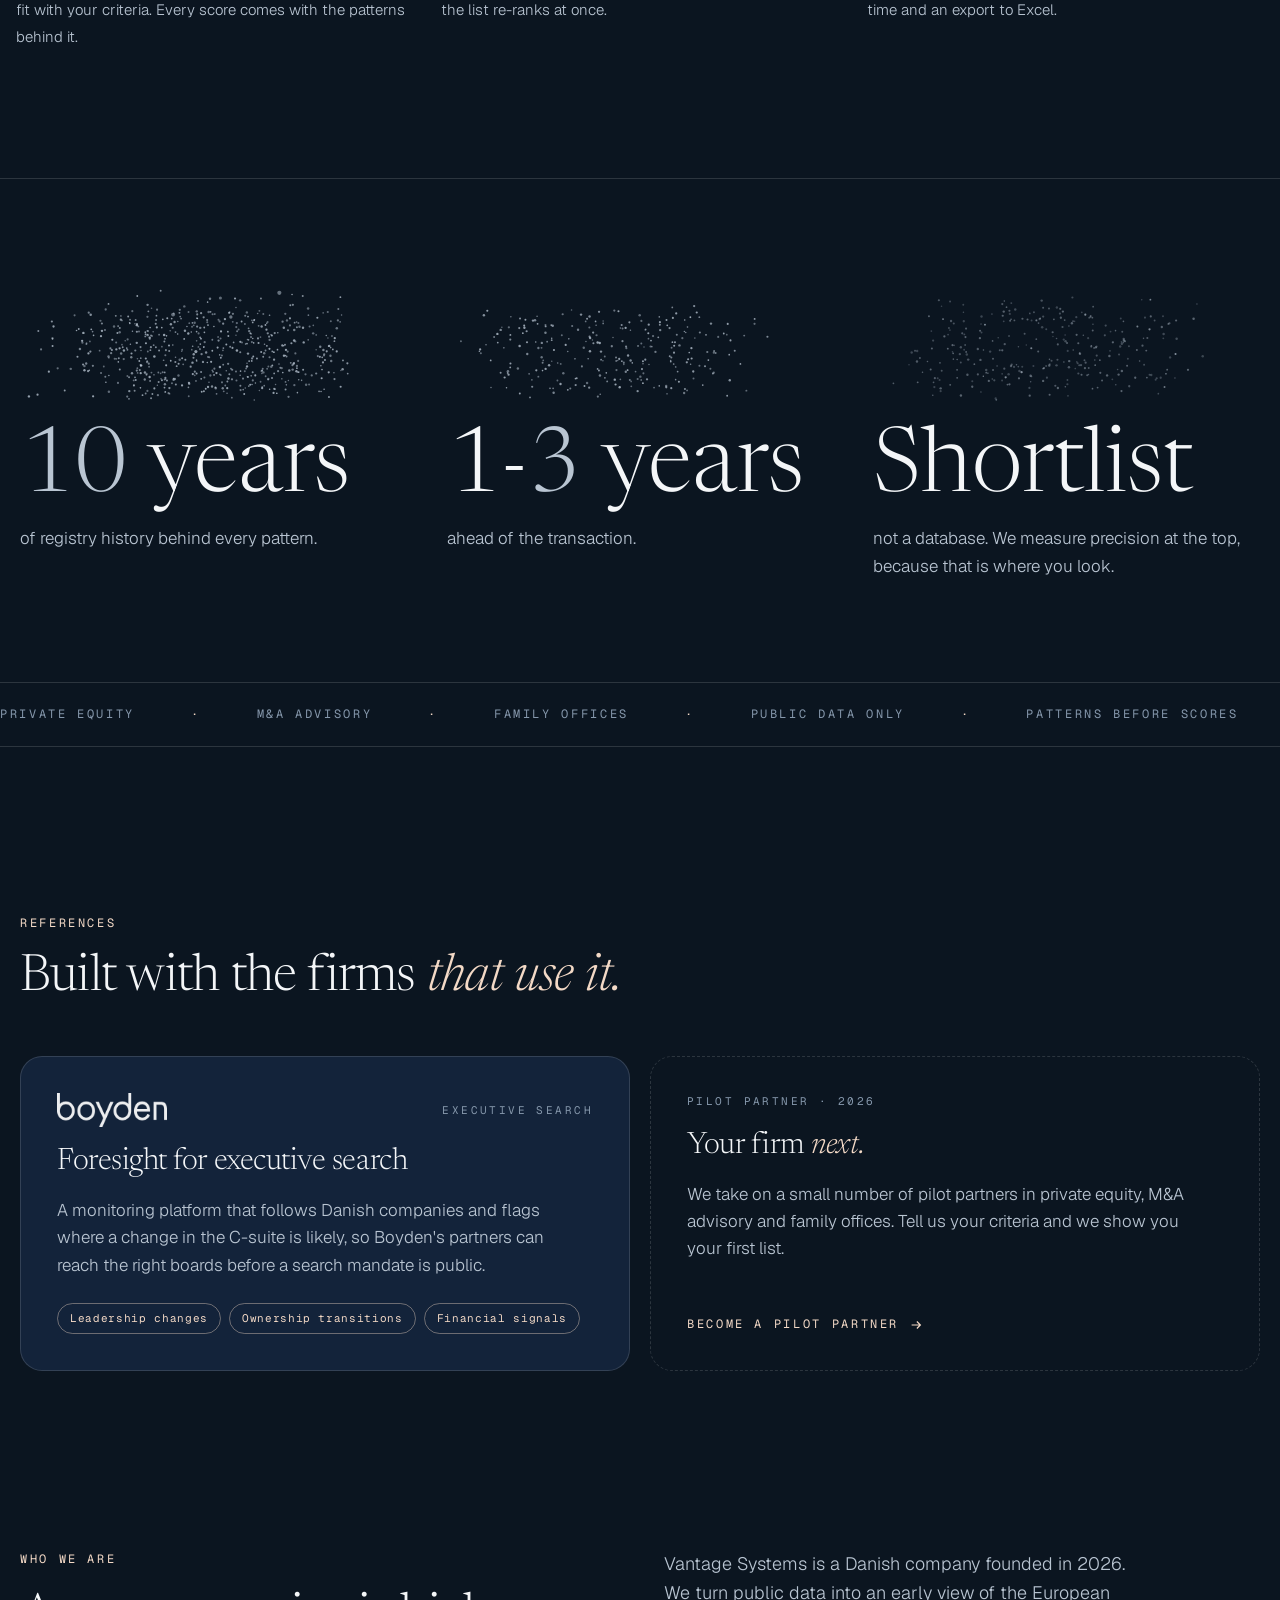
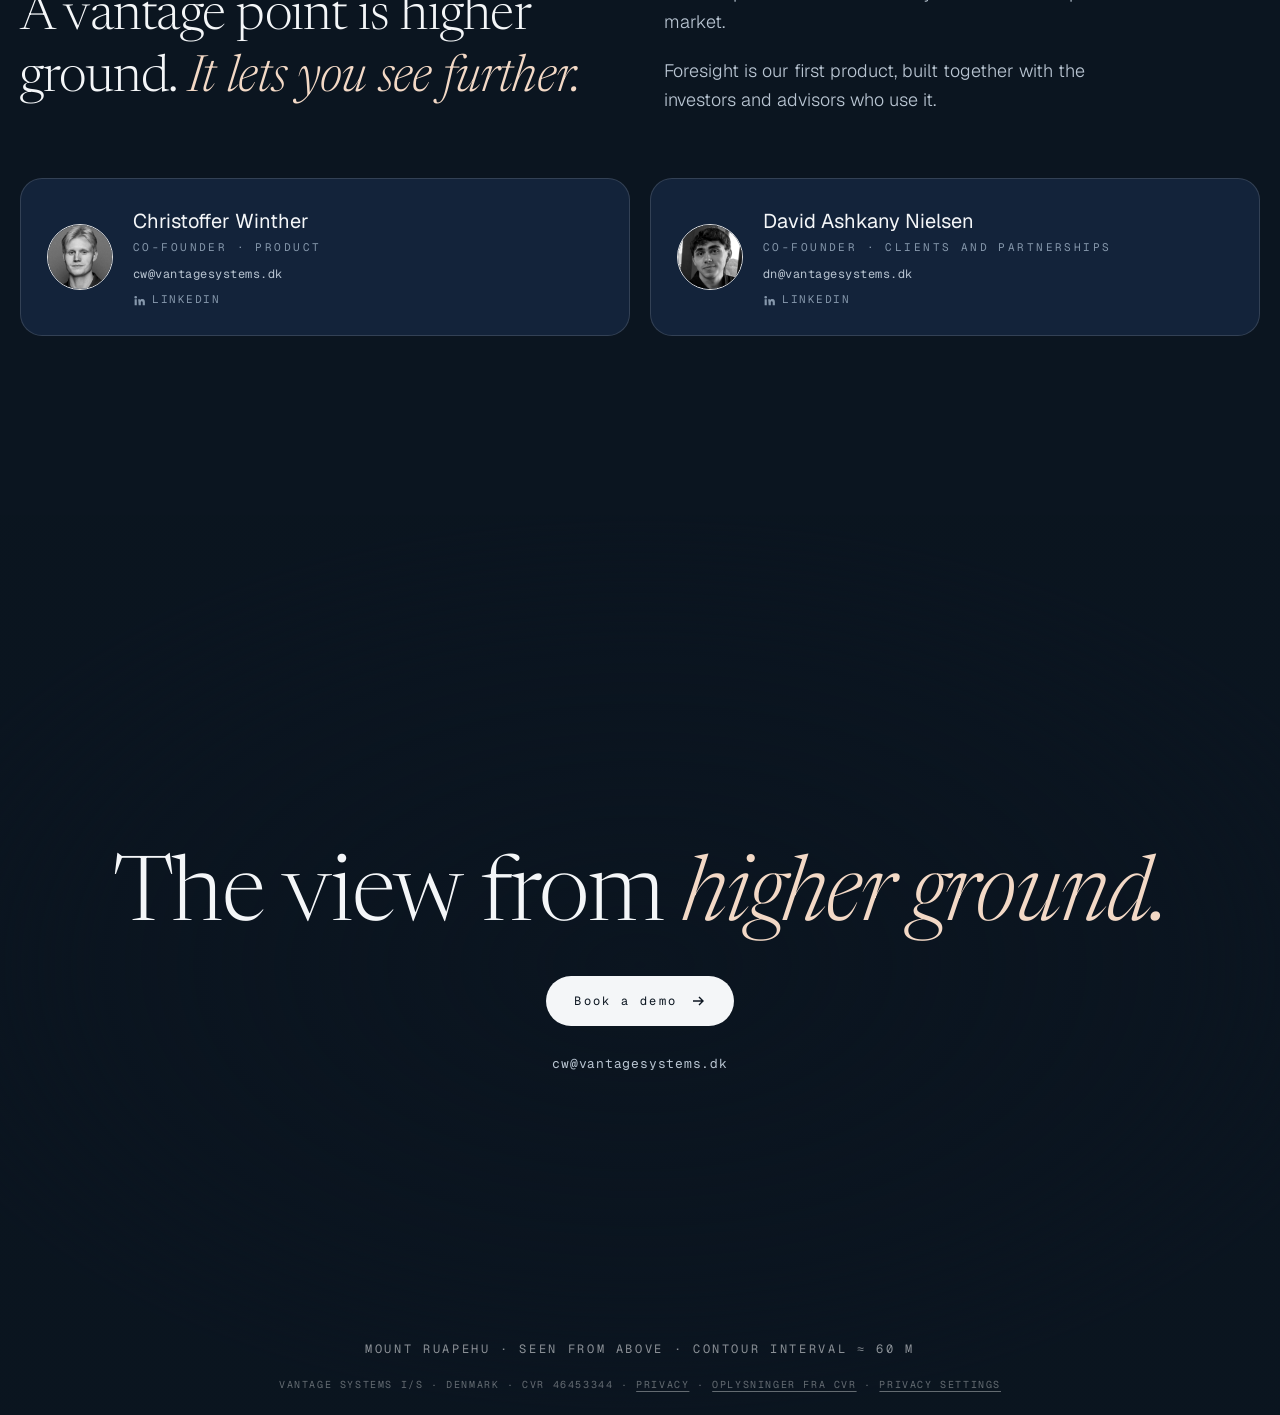
==== commit 0ac7f833: "Ny side: Sådan bruger Foresight oplysninger fra CVR (art. 14), links fra forsiden, privatlivspolitik" ====
--- a/index.html
+++ b/index.html
@@ -573,7 +573,7 @@
     <span class="mail">cw@vantagesystems.dk</span>
   </div>
   <div class="coords2 mono" aria-hidden="true">Mount Ruapehu · seen from above · contour interval ≈ 60 m</div>
-  <div class="legal mono">Vantage Systems I/S · Denmark · CVR 46453344 · <a href="privacy.html">Privacy</a> · <a href="privacy.html#statistics" data-consent-open>Privacy settings</a></div>
+  <div class="legal mono">Vantage Systems I/S · Denmark · CVR 46453344 · <a href="privacy.html">Privacy</a> · <a href="cvr-oplysninger.html" lang="da">Oplysninger fra CVR</a> · <a href="privacy.html#statistics" data-consent-open>Privacy settings</a></div>
 </section>
 </main>
 
